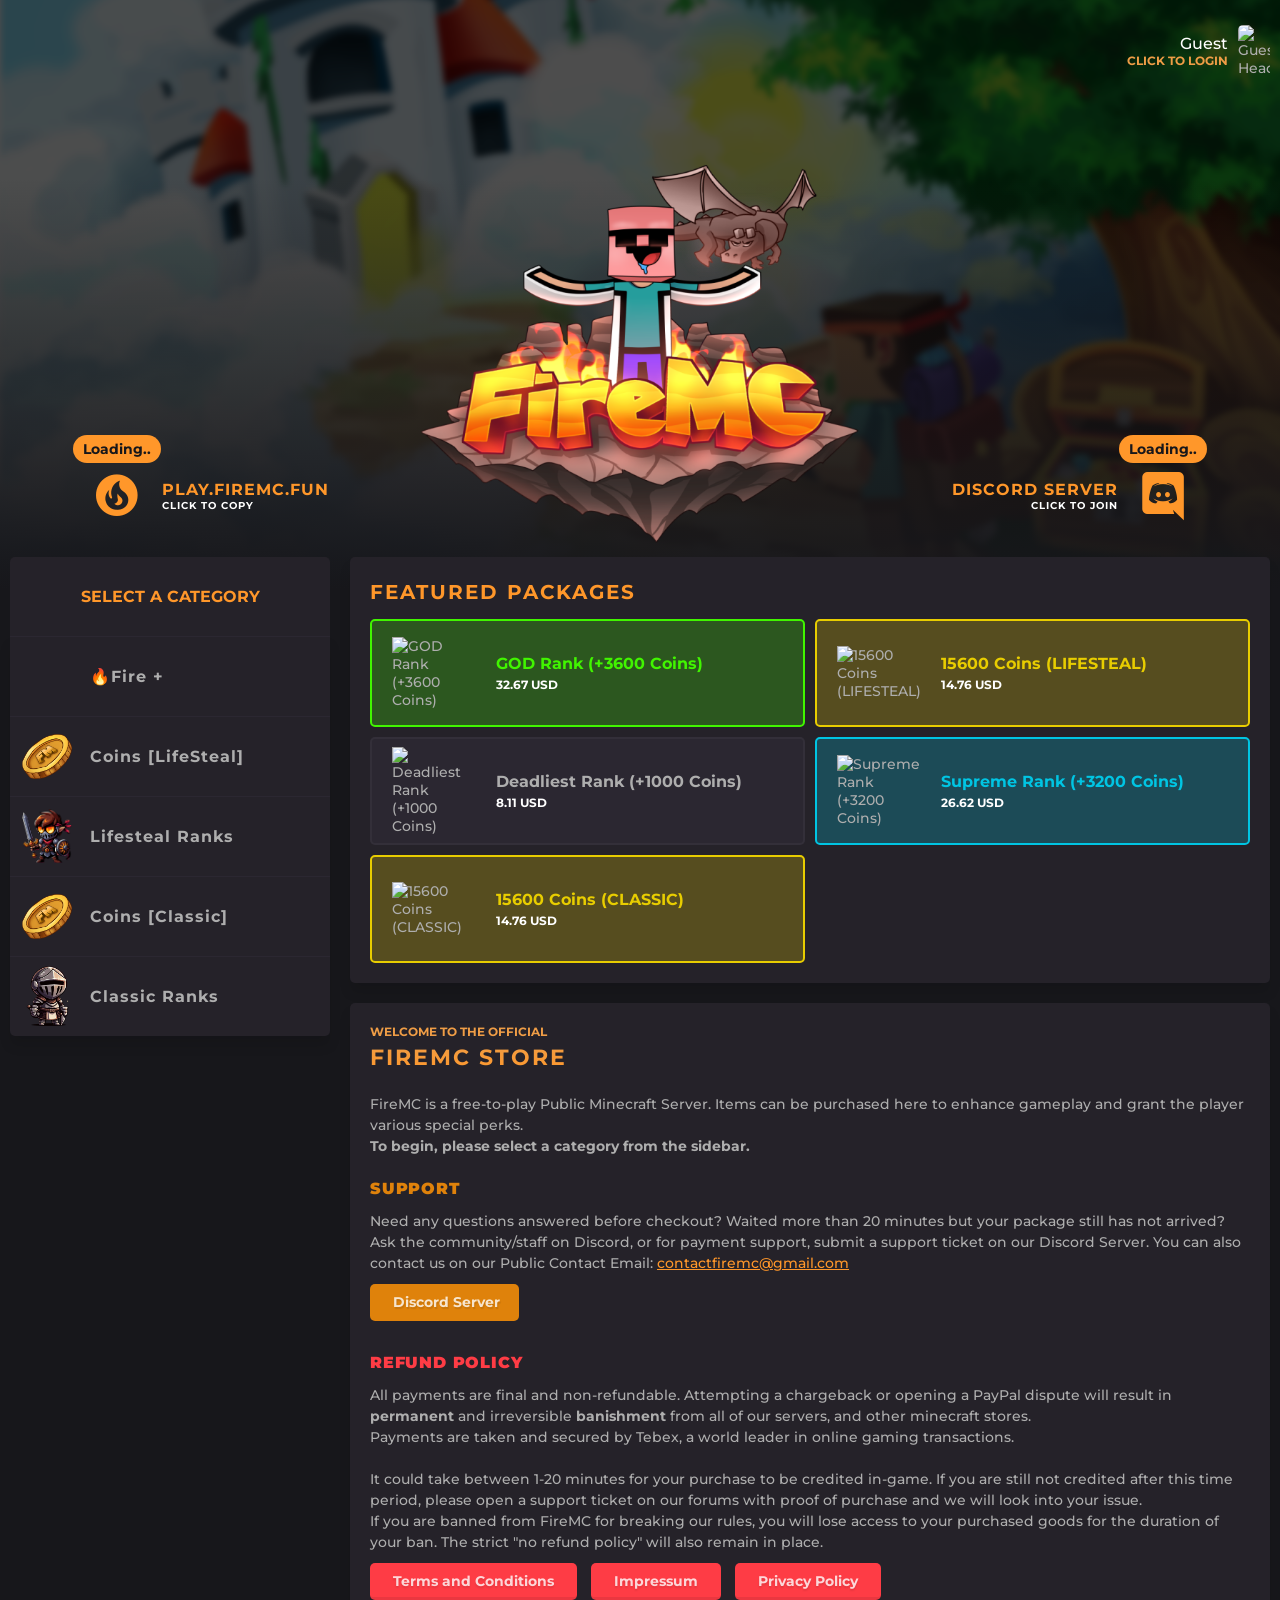
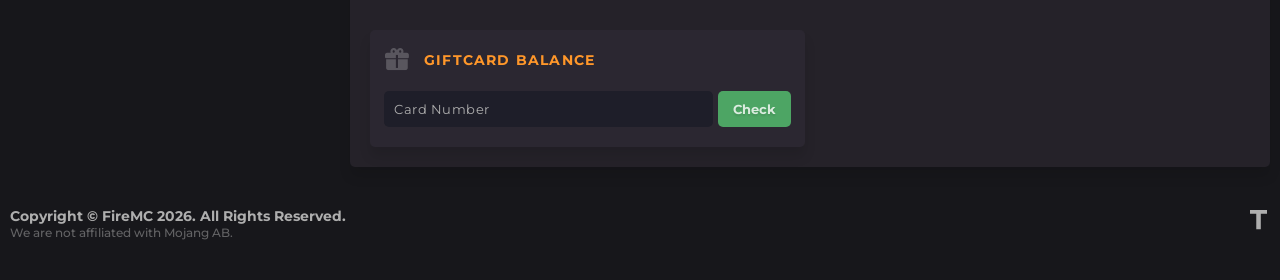
==== index.html @ 7e1e1519 "Update LeorixMC website" ====
<!--
   © TripleZone 2022
   Discord TripleZone#8501
   Version: 4.9
--><!DOCTYPE html><html lang="en"><head>
<meta charset="utf-8">
<meta http-equiv="X-UA-Compatible" content="IE=edge">
<meta name="viewport" content="width=device-width, initial-scale=1">
<title>FireMC | Welcome</title>

<meta name="robots" content="index, follow, max-image-preview:large, max-snippet:-1, max-video-preview:-1">
<meta name="og:type" content="website">
<meta name="og:locale" content="en_EN">
<meta name="og:image:width" content="1200">
<meta name="og:image:height" content="630">
<meta name="twitter:card" content="summary_large_image">

<meta name="og:site_name" content="FireMC | Welcome">
<meta name="og:title" content="FireMC | Welcome">
<meta name="og:image" content="">
<meta name="og:image:alt" content="FireMC | Welcome">
<meta name="description" content="FireMC is a Minecraft Java & Bedrock Edition server that provides players with captivating and unique experience. This is the only official store for FireMC!">
<meta name="og:description" content="FireMC is a Minecraft Java & Bedrock Edition server that provides players with captivating and unique experience. This is the only official store for FireMC!">    

<link rel="shortcut icon" href="images/f407da8e525b1c96d3f8dfccf78d54c62f322ade.png">
<meta name="theme-color" content="#ff920c">    

    <style>
        :root {
            --logo_width: 460px;
            --main-color: #ff972a;
            --error-color: #fe3c45;
            --hover-buy: #df820b;
            --hover-sell: #d9373f;
            --hover-info: #218bdf;
            --background-color: #17171b;
            --second-background: #252229;
            --third-background: #2b2731;
            --fourth-background: #1e1e29;
            --package-border: #494949;
            --primary-text-color: #ffffff;
            --focus-text-color: #EF9D46;
            --secondary-text-color: #aeaeae;
            --cold-color: #EF9D46;
            --green-button: #df820b;
            --light-green: #f7971b;
            --disable-button: #428954;
            --font-family: Montserrat, sans-serif;
            --tiny-font: 12px;
            --small-font: 14px;
            --medium-font: 16px;
            --big-font: 18px;
            --border-radius: 5px;
            --header-img: url(images/1321420-b9788d6935f9b5f6c7954b4edb148bfe4ccca093.png);
            --filter-shadow: rgba(246, 139, 69, 0.5);
            --gradient-shadow: #d148413d;
            --height-image: 590px;
            --opacity-image: 1;
            --blur-image: 0px;
            --blur-image: 0px;
            --gift-color: #9747ff !important;
            --gift-background: rgba(151,71,255,.2588235294) !important;
            --gift-accent-color: #cca6ff !important;
            --gift-text-color: #FFFFFF !important;
        }
    </style>


<link href="css/style.min.css" rel="stylesheet">

<link rel="shortcut icon" href="images/f407da8e525b1c96d3f8dfccf78d54c62f322ade.png">

<link rel="stylesheet" href="css/all.min.css">
<link rel="stylesheet" href="css/materialdesignicons.min.css">
<link href="https://fonts.googleapis.com/css2?family=Montserrat:ital,wght@0,100;0,200;0,300;0,400;0,500;0,600;0,700;0,800;0,900;1,100;1,200;1,300;1,400;1,500;1,600;1,700;1,800;1,900&display=swap" rel="stylesheet">
<link rel="stylesheet" href="css/iziModal.min.css">
<link rel="stylesheet" href="css/iziToast.min.css">
<link rel="stylesheet" href="css/simplebar.css">
<script async="" src="https://www.clarity.ms/tag/fxlepb8eap"></script><script type="text/javascript" async="" src="js/ga.js"></script><script type="text/javascript">
    var _gaq = _gaq || [];

    _gaq.push(['_setAccount', 'UA-36735942-3']);
    _gaq.push(['_trackPageview']);

    
    (function () {
        var ga = document.createElement('script'); ga.type = 'text/javascript'; ga.async = true;
        ga.src = ('https:' == document.location.protocol ? 'https://ssl' : 'http://www') + '.google-analytics.com/ga.js';
        var s = document.getElementsByTagName('script')[0]; s.parentNode.insertBefore(ga, s);
    })();

    const featuredProducts = new Map()
</script>

<link rel="stylesheet" type="text/css" href="css/toastify.min.css">
<script type="text/javascript" src="https://cdn.jsdelivr.net/npm/toastify-js"></script>

<style>
    :root {
	--tebex-legal-footer-background-color: var(--second-background);
	--tebex-legal-footer-border-color: transparent;
	--tebex-legal-footer-text-color: var(--second-text-color);
  }
  
  .cta {
	  font-weight: bold;
	  font-size: 13px;
	  border-radius: 5px;
	  transition: all 0.2s ease-out;
	  text-shadow: 1px 2px 1px rgba(0, 0, 0, 0.1);
	  color: var(--primary-text-color);
	  display: flex;
	  align-items: center;
	  justify-content: center;
	  border: none;
	  outline: none;
	  text-decoration: none;
  }
  .cta[cta-type="buy"] {
	  background: var(--green-button);
	  gap: 5px;
	  padding: 5px 10px;
	  min-width: 120px;
  }
  .cta[cta-type="buy"]:where(:focus-visible, :hover) {
	  background: var(--hover-buy);
  }
  .cta[cta-type="remove"] {
	  background: var(--error-color);
	  gap: 5px;
	  padding: 5px 10px;
	  min-width: 120px;
  }
  .cta[cta-type="remove"]:where(:focus-visible, :hover) {
	  background: var(--hover-sell);
  }
  .cta[cta-type="info"] {
	  background: #2196f3;
	  width: 36px;
	  height: 36px;
  }
  .cta[cta-type="info"]:where(:focus-visible, :hover) {
	  background: var(--hover-info);
  }
  .cta:disabled {
	  opacity: 0.5;
	  pointer-events: none;
	  user-select: none;
	  cursor: not-allowed;
  }
  
  .tooltip-arrow {
	  border-top-color: var(--background-color) !important;
  }
  
  .tooltip-inner {
	  background: var(--background-color) !important;
	  font-weight: bold !important;
  }
  
  .header-splash {
	  background: var(--header-img) no-repeat 50% / cover;
	  height: var(--height-image);
	  width: 100%;
	  position: absolute;
	  opacity: var(--opacity-image);
	  -webkit-filter: blur(var(--blur-image));
	  filter: blur(var(--blur-image));
  }
  
  .splash__background {
	  height: 100%;
	  width: 100%;
	  background: linear-gradient(
		  transparent 0,
		  rgba(0, 0, 0, 0) 30%,
		  var(--background-color) 100%
	  );
  }
  
  .sidebar-round {
	  border-bottom-right-radius: 5px;
	  border-bottom-left-radius: 5px;
  }
  
  .close-mobile {
	  display: none;
  }
  
  * {
	  margin: 0;
	  padding: 0;
	  font-family: var(--font-family);
  }
  
  *,
  :after,
  :before {
	  box-sizing: border-box;
  }
  
  ::-webkit-scrollbar {
	  width: 8px;
  }
  
  ::-webkit-scrollbar-thumb {
	  background: var(--third-background);
  }
  
  ::-webkit-scrollbar-track {
	  background: var(--second-background);
  }
  
  p {
	  margin: 0;
  }
  
  body {
	  background: var(--background-color) !important;
	  font-size: var(--small-font);
	  color: var(--secondary-text-color);
	  margin: 0;
	  font-weight: 500;
	  line-height: unset;
  }
  
  .triplezone-wrapper {
	  max-width: 1360px;
	  margin: auto;
	  padding: 0 10px;
	  position: relative;
  }
  
  #ipServer {
	  cursor: context-menu;
	  opacity: 0;
	  outline: 0;
	  border: none;
	  position: fixed;
  }
  
  #loader {
	  height: 100%;
	  position: absolute;
	  background: rgba(0, 0, 0, 0.5);
	  width: 100%;
	  left: 0;
	  top: 0;
	  bottom: 0;
	  right: 0;
	  z-index: 1;
	  border-radius: 0;
	  backdrop-filter: blur(2px);
	  -webkit-backdrop-filter: blur(2px);
  }
  
  #loader-giftcard {
	  height: 100%;
	  position: absolute;
	  background: rgba(0, 0, 0, 0.74);
	  width: 100%;
	  left: 0;
	  top: 0;
	  bottom: 0;
	  right: 0;
	  z-index: 1;
	  border-radius: 5px;
  }
  
  .alerta-giftcard {
	  margin: 10px 0 0;
	  color: #fff;
	  background: #4da564;
	  padding: 10px 20px;
	  color: #ffffff;
	  display: inline-block;
	  border-radius: 5px;
	  display: none;
  }
  
  .alerta-eroare {
	  color: #d8000c !important;
	  background-color: #ffd2d2 !important;
  }
  
  .alerta-succes {
	  color: #4f8a10 !important;
	  background-color: #dff2bf !important;
  }
  
  .loader-hide {
	  display: none;
  }
  
  .lds-ring {
	  display: inline-block;
	  position: absolute;
	  width: 80px;
	  height: 80px;
	  left: 50%;
	  top: 50%;
	  -webkit-transform: translate(-50%, -50%);
	  transform: translate(-50%, -50%);
  }
  
  .lds-ring div {
	  -webkit-box-sizing: border-box;
	  box-sizing: border-box;
	  display: block;
	  position: absolute;
	  width: 64px;
	  height: 64px;
	  margin: 8px;
	  border: 8px solid #fff;
	  border-radius: 50%;
	  -webkit-animation: lds-ring 1.2s cubic-bezier(0.5, 0, 0.5, 1) infinite;
	  animation: lds-ring 1.2s cubic-bezier(0.5, 0, 0.5, 1) infinite;
	  border-color: #fff transparent transparent transparent;
  }
  
  .lds-ring div:nth-child(1) {
	  -webkit-animation-delay: -0.45s;
	  animation-delay: -0.45s;
  }
  
  .lds-ring div:nth-child(2) {
	  -webkit-animation-delay: -0.3s;
	  animation-delay: -0.3s;
  }
  
  .lds-ring div:nth-child(3) {
	  -webkit-animation-delay: -0.15s;
	  animation-delay: -0.15s;
  }
  
  @-webkit-keyframes lds-ring {
	  0% {
		  -webkit-transform: rotate(0deg);
		  transform: rotate(0deg);
	  }
	  100% {
		  -webkit-transform: rotate(360deg);
		  transform: rotate(360deg);
	  }
  }
  @keyframes lds-ring {
	  0% {
		  -webkit-transform: rotate(0deg);
		  transform: rotate(0deg);
	  }
	  100% {
		  -webkit-transform: rotate(360deg);
		  transform: rotate(360deg);
	  }
  }
  #modal {
	  background: var(--second-background);
  }
  
  a {
	  color: var(--main-color);
  }
  
  img {
	  max-width: 100%;
  }
  
  @keyframes scaleAnimation {
	  0% {
		  opacity: 0;
		  transform: scale(1.5);
	  }
	  100% {
		  opacity: 1;
		  transform: scale(1);
	  }
  }
  @keyframes drawCircle {
	  0% {
		  stroke-dashoffset: 151px;
	  }
	  100% {
		  stroke-dashoffset: 0;
	  }
  }
  @keyframes drawCheck {
	  0% {
		  stroke-dashoffset: 36px;
	  }
	  100% {
		  stroke-dashoffset: 0;
	  }
  }
  @keyframes fadeOut {
	  0% {
		  opacity: 1;
	  }
	  100% {
		  opacity: 0;
	  }
  }
  @keyframes fadeIn {
	  0% {
		  opacity: 0;
	  }
	  100% {
		  opacity: 1;
	  }
  }
  .animated {
	  display: none;
	  position: absolute;
	  left: 44%;
	  top: 38%;
	  -webkit-transform: translate(-50%, -50%);
	  transform: translate(-50%, -50%);
  }
  
  #successAnimationCircle {
	  stroke-dasharray: 151px 151px;
	  stroke: var(--main-color);
  }
  
  #successAnimationCheck {
	  stroke-dasharray: 36px 36px;
	  stroke: var(--main-color);
  }
  
  #successAnimationResult {
	  fill: var(--main-color);
	  opacity: 0;
  }
  
  #successAnimation.animated {
	  animation: 1s ease-out 0s 1 both scaleAnimation;
  }
  #successAnimation.animated #successAnimationCircle {
	  animation: 1s cubic-bezier(0.77, 0, 0.175, 1) 0s 1 both drawCircle,
		  0.3s linear 0.9s 1 both fadeOut;
  }
  #successAnimation.animated #successAnimationCheck {
	  animation: 1s cubic-bezier(0.77, 0, 0.175, 1) 0s 1 both drawCheck,
		  0.3s linear 0.9s 1 both fadeOut;
  }
  #successAnimation.animated #successAnimationResult {
	  animation: 0.3s linear 0.9s both fadeIn;
  }
  
  @keyframes glowitem {
	  0% {
		  filter: drop-shadow(0px 0px 5px var(--filter-shadow));
	  }
	  100% {
		  filter: drop-shadow(0px 0px 10px var(--filter-shadow));
	  }
  }
  .payment--mod {
	  text-align: center;
  }
  .payment--mod svg {
	  width: 64px;
	  height: auto;
	  margin: auto;
	  display: block;
	  margin-bottom: 10px;
  }
  .payment--mod .payment-title {
	  font-size: 16px;
	  font-weight: bold;
	  color: var(--primary-text-color);
  }
  @keyframes pulse {
	  0% {
		  transform: scale(1);
	  }
	  50% {
		  transform: scale(1.06);
	  }
	  100% {
		  transform: scale(1);
	  }
  }
  [animation-logo="pulse"] {
	  animation: pulse 4s infinite;
  }
  
  .triplezone-header {
	  position: relative;
	  padding-top: 25px;
  }
  .triplezone-header .prioritate {
	  position: relative;
	  z-index: 10;
  }
  .triplezone-header .top-bar {
	  display: flex;
	  align-items: center;
	  justify-content: space-between;
  }
  .triplezone-header .top-bar .back-btn {
	  text-decoration: none;
	  display: inline-block;
	  color: rgba(255, 255, 255, 0.45);
	  background: rgba(255, 255, 255, 0.15);
	  font-weight: 700;
	  padding: 12px 20px;
	  border-radius: 40px;
	  font-size: var(--small-font);
	  transition: all 0.2s ease-out;
	  backdrop-filter: blur(5px);
  }
  .triplezone-header .top-bar .back-btn span {
	  display: none;
  }
  .triplezone-header .top-bar .back-btn i {
	  font-size: 18px;
	  display: inline-block;
	  vertical-align: middle;
	  transition: all 0.2s ease-out;
  }
  .triplezone-header .top-bar .back-btn:hover {
	  color: rgba(255, 255, 255, 0.75);
  }
  .triplezone-header .top-bar .back-btn:hover i {
	  margin-right: 5px;
  }
  .triplezone-header .top-bar .profile-avatar {
	  display: flex;
	  align-items: center;
	  cursor: pointer;
	  margin-left: auto;
  }
  .triplezone-header .top-bar .profile-avatar .profile-description {
	  text-align: right;
	  margin-right: 10px;
  }
  .triplezone-header .top-bar .profile-avatar .profile-description p {
	  transition: all 0.2s ease-out;
  }
  .triplezone-header
	  .top-bar
	  .profile-avatar
	  .profile-description
	  .profile-title {
	  font-size: var(--medium-font);
	  color: var(--primary-text-color);
	  font-weight: 500;
  }
  .triplezone-header
	  .top-bar
	  .profile-avatar
	  .profile-description
	  .profile-description-text {
	  font-size: var(--tiny-font);
	  color: var(--focus-text-color);
	  text-transform: uppercase;
	  font-weight: 700;
  }
  .triplezone-header .top-bar .profile-avatar .profile-head {
	  position: relative;
  }
  .triplezone-header .top-bar .profile-avatar .profile-head .helmet {
	  position: absolute;
	  top: -14px;
	  left: 50%;
	  -webkit-transform: translateX(-50%);
	  transform: translateX(-50%);
	  max-width: 27px;
  }
  .triplezone-header .top-bar .profile-avatar .profile-head .avatar-head {
	  border-radius: 5px;
	  max-width: 32px;
  }
  .triplezone-header .top-bar .profile-avatar .profile-head .placeholder-items {
	  position: absolute;
	  right: -30px;
	  top: -10px;
	  background: var(--focus-text-color);
	  color: hsla(0, 0%, 0%, 0.85);
	  border: 2px solid var(--primary-text-color);
	  padding: 3px 6px;
	  font-weight: bold;
	  border-radius: 40px;
	  display: none;
  }
  .triplezone-header .top-bar .profile-avatar:hover p {
	  margin-right: 5px;
  }
  .triplezone-header .triplezone-header-g {
	  display: grid;
	  grid-template-columns: repeat(3, 1fr);
	  grid-template-areas: "minecraft logo discord";
	  place-items: center;
	  margin-top: 50px;
  }
  @media (max-width: 968px) {
	  .triplezone-header .triplezone-header-g {
		  display: grid;
		  grid-template-columns: repeat(2, 1fr);
		  grid-template-areas: "logo logo" "discord minecraft";
		  gap: 40px;
	  }
  }
  .triplezone-header .triplezone-header-g .widget {
	  display: flex;
	  align-items: center;
	  margin-top: auto;
	  padding: 10px 30px;
	  border-top-left-radius: 10px;
	  border-top-right-radius: 10px;
	  transition: all 0.2s ease-out;
	  cursor: pointer;
	  text-decoration: none;
  }
  .triplezone-header .triplezone-header-g .widget i {
	  color: var(--main-color);
	  font-size: 50px;
  }
  .triplezone-header .triplezone-header-g .widget .widget-icon {
	  position: relative;
  }
  .triplezone-header .triplezone-header-g .widget .widget-icon span {
	  position: absolute;
	  top: -31px;
	  background: var(--second-background);
	  padding: 5px 10px;
	  left: 50%;
	  transform: translateX(-50%);
	  border-radius: 40px;
	  background: var(--main-color);
	  color: var(--background-color);
	  font-weight: bold;
  }
  .triplezone-header .triplezone-header-g .widget .description-widget {
	  margin-left: 20px;
	  letter-spacing: 1px;
  }
  @media (max-width: 968px) {
	  .triplezone-header .triplezone-header-g .widget .description-widget {
		  display: none;
	  }
  }
  .triplezone-header
	  .triplezone-header-g
	  .widget
	  .description-widget
	  .widget-title {
	  font-weight: 700;
	  text-transform: uppercase;
	  font-size: var(--medium-font);
	  color: var(--main-color);
  }
  .triplezone-header
	  .triplezone-header-g
	  .widget
	  .description-widget
	  .widget-description {
	  color: var(--primary-text-color);
	  font-size: 10px;
	  font-weight: 700;
	  text-transform: uppercase;
  }
  .triplezone-header .triplezone-header-g .widget:hover {
	  filter: drop-shadow(0px 0px 5px var(--filter-shadow));
  }
  .triplezone-header .triplezone-header-g .discord-widget {
	  grid-area: discord;
  }
  @media (max-width: 968px) {
	  .triplezone-header .triplezone-header-g .discord-widget {
		  justify-self: end;
	  }
  }
  .triplezone-header .triplezone-header-g .discord-widget p {
	  text-align: right;
  }
  .triplezone-header .triplezone-header-g .discord-widget .description-widget {
	  margin-right: 20px;
	  margin-left: 0;
  }
  .triplezone-header .triplezone-header-g .minecraft-widget {
	  grid-area: minecraft;
	  order: 2;
	  margin-top: 10px;
  }
  @media (max-width: 968px) {
	  .triplezone-header .triplezone-header-g .minecraft-widget {
		  justify-self: start;
	  }
  }
  .triplezone-header .header-logo {
	  position: relative;
	  top: 0px;
	  grid-area: logo;
  }
  .triplezone-header .header-logo .header-logo-image {
	  max-width: var(--logo_width);
  }
  .triplezone-header .header-logo .logo-particles img {
	  position: absolute;
	  max-width: 64px;
	  width: 32px;
  }
  .triplezone-header .header-logo .logo-particles img:nth-child(1) {
	  animation: logo-particle-1 4.5s;
	  animation-direction: alternate;
	  animation-timing-function: cubic-bezier(0.5, 0.05, 1, 0.5);
	  animation-iteration-count: infinite;
	  top: 0;
  }
  .triplezone-header .header-logo .logo-particles img:nth-child(2) {
	  top: 30px;
	  right: 0;
	  animation: logo-particle-2 4.5s;
	  animation-direction: alternate;
	  animation-timing-function: cubic-bezier(0.5, 0.05, 1, 0.5);
	  animation-iteration-count: infinite;
  }
  @keyframes logo-particle-1 {
	  from {
		  transform: translate3d(0, 0, 0);
	  }
	  to {
		  width: 54px;
		  transform: translate3d(0, -25px, 0);
	  }
  }
  @keyframes logo-particle-2 {
	  from {
		  transform: translate3d(0, 0, 0);
	  }
	  to {
		  width: 64px;
		  transform: translate3d(0, 25px, 0);
	  }
  }
  
  .triplezone__second--nav {
	  background: var(--second-background);
	  border-radius: 5px;
	  margin-top: 33px;
	  box-shadow: 0 10px 12px rgba(0, 0, 0, 0.1);
	  display: none;
	  position: relative;
  }
  .triplezone__second--nav .second__nav--list {
	  list-style: none;
	  display: flex;
	  margin: 0;
	  align-items: center;
  }
  .triplezone__second--nav
	  .second__nav--list
	  .list__second--nav
	  .list__second__category--link {
	  padding: 35px 20px 35px 53px;
	  display: block;
	  color: var(--secondary-text-color);
	  position: relative;
	  text-decoration: none;
	  font-size: 15px;
	  font-weight: 600;
	  transition: all 0.2s ease-out;
  }
  .triplezone__second--nav
	  .second__nav--list
	  .list__second--nav
	  .list__second__category--link::before {
	  content: "";
	  position: absolute;
	  top: 0;
	  left: 12px;
	  width: 35px;
	  height: 100%;
	  display: block;
	  background-size: contain !important;
	  transition: all 0.2s ease-out;
  }
  .triplezone__second--nav
	  .second__nav--list
	  .list__second--nav
	  .list__second__category--link::after {
	  position: absolute;
	  top: 0;
	  left: 0;
	  width: 1px;
	  height: 27px;
	  background: rgba(255, 255, 255, 0.1215686275);
	  content: "";
	  top: 50%;
	  transform: translateY(-50%);
  }
  .triplezone__second--nav
	  .second__nav--list
	  .list__second--nav
	  .list__second__category--link:hover {
	  color: #fff;
  }
  .triplezone__second--nav
	  .second__nav--list
	  .list__second--nav
	  .list__second__category--link:hover::before {
	  transform: scale(1.1);
  }
  .triplezone__second--nav
	  .second__nav--list
	  .list__second--nav:first-child
	  .list__second__category--link::after {
	  display: none;
  }
  .triplezone__second--nav .second__nav--list .triplezone__second--dropdown {
	  list-style: none;
	  position: absolute;
	  background: var(--third-background);
	  width: max-content;
	  margin: 10px 0 0 0;
	  z-index: 1;
	  border-radius: 5px;
	  box-shadow: 0 10px 12px rgba(0, 0, 0, 0.1);
	  display: none;
  }
  .triplezone__second--nav .second__nav--list .triplezone__second--dropdown li a {
	  color: inherit;
	  text-decoration: none;
	  padding: 20px;
	  /* width: 100%; */
	  display: block;
	  transition: all 0.2s ease-out;
	  border-bottom: 1px solid rgba(255, 255, 255, 0.0392156863);
  }
  .triplezone__second--nav
	  .second__nav--list
	  .triplezone__second--dropdown
	  li
	  a:hover {
	  color: #fff;
  }
  .triplezone__second--nav
	  .second__nav--list
	  .triplezone__second--dropdown
	  li:last-child
	  a {
	  border-bottom: none;
  }
  .triplezone__second--nav .rotire-carret {
	  -webkit-transform: rotate(180deg);
	  transform: rotate(180deg);
  }
  .triplezone__second--nav i {
	  -webkit-transition: all 0.2s ease-in-out;
	  transition: all 0.2s ease-in-out;
	  font-size: 20px;
	  display: inline-block;
  }
  
  .active-dropdown .list__second__category--link {
	  color: var(--cold-color) !important;
  }
  
  .gift {
	  position: absolute;
	  top: -21px;
	  width: 40px;
	  height: 40px;
	  background: var(--main-color);
	  border-radius: 50%;
	  text-align: center;
	  line-height: 40px;
	  cursor: pointer;
	  transition: all 0.2s ease-out;
  }
  .gift:hover i {
	  color: var(--primary-text-color);
  }
  .gift i {
	  font-size: 20px;
	  color: rgba(255, 255, 255, 0.5294117647);
	  transition: all 0.2s ease-out;
  }
  
  .iziToast > .iziToast-body .iziToast-texts {
	  display: flex !important;
	  flex-direction: column !important;
  }
  
  .__disabled--button {
	  opacity: 0.5;
	  pointer-events: none;
  }
  
  .category__list .category__list--item {
	  display: flex;
	  border: 1px solid var(--third-background);
	  padding: 15px;
	  align-items: center;
	  justify-content: space-between;
	  background: rgba(0, 0, 0, 0.1215686275);
	  margin-bottom: 10px;
  }
  @media (max-width: 550px) {
	  .category__list .category__list--item {
		  flex-direction: column;
	  }
  }
  .category__list .category__list--item .item-flex-end {
	  display: flex;
	  align-items: center;
	  gap: 20px;
  }
  @media (max-width: 550px) {
	  .category__list .category__list--item .item-flex-end {
		  flex-direction: column;
		  gap: 10px;
	  }
  }
  .category__list .category__list--item .category__list__item--title {
	  display: flex;
	  flex-direction: column;
	  gap: 5px;
  }
  @media (max-width: 550px) {
	  .category__list .category__list--item .category__list__item--title {
		  flex-direction: column-reverse;
		  align-items: center;
	  }
  }
  .category__list .category__list--item .category__list__item--title p {
	  font-size: 16px;
  }
  .category__list
	  .category__list--item
	  .category__list__item--title
	  .countdown__title {
	  background: var(--error-color);
	  padding: 5px;
	  display: block;
	  border-radius: 100vmax;
	  color: #fff;
	  min-width: 9rem;
	  text-align: center;
  }
  @media (max-width: 550px) {
	  .category__list
		  .category__list--item
		  .category__list__item--title
		  .countdown__title {
		  margin-bottom: 10px;
	  }
  }
  .category__list .category__list--item .category__list__item--price {
	  display: flex;
	  flex-direction: column;
	  text-align: right;
  }
  @media (max-width: 550px) {
	  .category__list .category__list--item .category__list__item--price {
		  flex-direction: row;
		  gap: 10px;
		  align-items: center;
	  }
  }
  .category__list .category__list--item .category__list__item--price p {
	  color: var(--main-color);
	  font-weight: bold;
  }
  .category__list .category__list--item .category__list__item--price p del {
	  font-size: var(--tiny-font);
	  color: var(--error-color);
	  font-weight: 500;
  }
  .category__list .category__list--item .category__list__item--buttons {
	  gap: 5px;
	  display: flex;
  }
  
  .category__list--with--images {
	  display: grid;
	  grid-template-columns: repeat(auto-fill, minmax(min(14rem, 100%), 1fr));
	  gap: 7.5px;
  }
  .category__list--with--images .countdown__title {
	  background: var(--error-color);
	  color: var(--primary-text-color);
	  padding: 5px 10px;
	  border-radius: 100vmax;
	  position: absolute;
	  top: -12px;
	  left: 50%;
	  transform: translateX(-50%);
	  width: max-content;
  }
  .category__list--with--images .category__list--item {
	  background: var(--third-background);
	  border-radius: 5px;
	  border: 1px solid var(--package-border);
	  padding: 20px;
	  position: relative;
  }
  .category__list--with--images
	  .category__list--item
	  .category__list__item--title
	  img {
	  margin: auto;
	  display: block;
	  max-width: 165px;
	  max-height: 143px;
	  cursor: pointer;
  }
  .category__list--with--images
	  .category__list--item
	  .category__list__item--details {
	  margin-left: auto;
	  display: flex;
	  flex-direction: column;
  }
  .category__list--with--images
	  .category__list--item
	  .category__list__item--details
	  .__item--title {
	  color: var(--primary-text-color);
	  font-weight: bold;
	  text-align: center;
	  margin: 10px 0;
	  word-break: break-all;
  }
  .category__list--with--images
	  .category__list--item
	  .category__list__item--details
	  .__item__price--list {
	  display: flex;
	  justify-content: center;
	  align-items: center;
  }
  .category__list--with--images
	  .category__list--item
	  .category__list__item--details
	  .__item__price--list
	  .__item--discount {
	  font-size: 12px;
	  color: var(--error-color);
	  margin-right: 5px;
  }
  .category__list--with--images
	  .category__list--item
	  .category__list__item--details
	  .__item__price--list
	  .__item--price {
	  display: inline-block;
	  color: var(--cold-color);
	  font-weight: bold;
	  font-size: 14px;
  }
  .category__list--with--images
	  .category__list--item
	  .category__list__item--buttons {
	  margin-top: 10px;
	  display: grid;
	  grid-template-columns: auto 1fr;
	  gap: 5px;
  }
  .category__list--with--images .upgrade--icon {
	  background: none !important;
	  border: none !important;
	  text-align: center;
  }
  .category__list--with--images .upgrade--icon i {
	  font-size: 84px;
	  display: inline-block;
	  transform: rotate(90deg);
	  background: linear-gradient(to bottom, #e72c83 0%, #a742c6 100%);
	  -webkit-background-clip: text;
	  -moz-background-clip: text;
	  background-clip: text;
	  -webkit-text-fill-color: transparent;
	  transition: all 0.2s ease-out;
  }
  @media (max-width: 668px) {
	  .category__list--with--images .upgrade--icon i {
		  transform: rotate(180deg);
	  }
  }
  .category__list--with--images .hided__upgrade--icon {
	  opacity: 0.5;
  }
  .category__list--with--images .hided__upgrade {
	  display: none;
  }
  .category__list--with--images .category__list--upgrade {
	  background: var(--third-background);
	  border-radius: 5px;
	  border: 1px solid var(--package-border);
	  padding: 0;
	  padding-top: 10px;
	  position: relative;
  }
  .category__list--with--images
	  .category__list--upgrade
	  .category__list__item--title
	  img {
	  margin: auto;
	  display: block;
	  max-width: 120px;
	  cursor: pointer;
  }
  .category__list--with--images
	  .category__list--upgrade
	  .category__list__item--details {
	  margin-left: auto;
	  display: flex;
	  flex-direction: column;
  }
  .category__list--with--images
	  .category__list--upgrade
	  .category__list__item--details
	  .__item--title {
	  color: var(--primary-text-color);
	  font-weight: bold;
	  text-align: center;
	  margin: 10px 0;
  }
  .category__list--with--images
	  .category__list--upgrade
	  .category__list__item--details
	  .__item__price--list {
	  display: flex;
	  justify-content: center;
	  align-items: center;
	  position: absolute;
	  top: -8px;
	  right: 10px;
	  background: var(--package-border);
	  padding: 5px 10px;
	  border-radius: 5px;
	  box-shadow: 0 10px 12px rgba(0, 0, 0, 0.1);
  }
  .category__list--with--images
	  .category__list--upgrade
	  .category__list__item--details
	  .__item__price--list
	  .__item--discount {
	  font-size: 12px;
	  color: var(--error-color);
	  margin-right: 5px;
  }
  .category__list--with--images
	  .category__list--upgrade
	  .category__list__item--details
	  .__item__price--list
	  .__item--price {
	  display: inline-block;
	  color: var(--main-color);
	  font-weight: bold;
	  font-size: 14px;
  }
  .category__list--with--images
	  .category__list--upgrade
	  .category__list__item--buttons {
	  margin-top: 10px;
	  display: flex;
  }
  
  .category__list--upgrades {
	  grid-template-columns: repeat(3, 1fr);
	  margin: 20px 0;
	  align-items: center;
  }
  @media (max-width: 668px) {
	  .category__list--upgrades {
		  grid-template-columns: repeat(1, 1fr);
	  }
  }
  
  .change__data__upgrade--package {
	  display: none;
	  cursor: pointer;
  }
  
  p.upgrade__category--title {
	  font-weight: bold;
	  font-size: 16px;
	  color: #fff;
  }
  
  #ranks-upgrades {
	  background: var(--second-background);
  }
  #ranks-upgrades .rank-selected {
	  background: var(--gradient-shadow) !important;
	  border: 1px solid var(--main-color) !important;
  }
  #ranks-upgrades .ranks--body {
	  padding: 20px;
  }
  #ranks-upgrades .ranks--body .ranks__upgrades--flex {
	  display: grid;
	  grid-template-columns: repeat(3, 1fr);
	  gap: 10px;
	  margin-top: 10px;
  }
  @media (max-width: 968px) {
	  #ranks-upgrades .ranks--body .ranks__upgrades--flex {
		  grid-template-columns: repeat(2, 1fr);
	  }
  }
  @media (max-width: 568px) {
	  #ranks-upgrades .ranks--body .ranks__upgrades--flex {
		  grid-template-columns: repeat(1, 1fr);
	  }
  }
  #ranks-upgrades .ranks--body .ranks__upgrades--flex .category__list--upgrade {
	  background: var(--third-background);
	  border-radius: 5px;
	  border: 1px solid var(--package-border);
	  padding: 0;
	  position: relative;
  }
  #ranks-upgrades
	  .ranks--body
	  .ranks__upgrades--flex
	  .category__list--upgrade
	  .category__list__item--title
	  img {
	  margin: auto;
	  display: block;
	  max-width: 120px;
	  cursor: pointer;
  }
  #ranks-upgrades
	  .ranks--body
	  .ranks__upgrades--flex
	  .category__list--upgrade
	  .category__list__item--details {
	  margin-left: auto;
	  display: flex;
	  flex-direction: column;
  }
  #ranks-upgrades
	  .ranks--body
	  .ranks__upgrades--flex
	  .category__list--upgrade
	  .category__list__item--details
	  .__item--title {
	  color: var(--primary-text-color);
	  font-weight: bold;
	  text-align: center;
	  margin: 10px 0;
  }
  #ranks-upgrades
	  .ranks--body
	  .ranks__upgrades--flex
	  .category__list--upgrade
	  .category__list__item--details
	  .__item__price--list {
	  display: flex;
	  justify-content: center;
	  align-items: center;
	  position: absolute;
	  top: -8px;
	  right: 10px;
	  background: var(--package-border);
	  padding: 5px 10px;
	  border-radius: 5px;
	  box-shadow: 0 10px 12px rgba(0, 0, 0, 0.1);
  }
  #ranks-upgrades
	  .ranks--body
	  .ranks__upgrades--flex
	  .category__list--upgrade
	  .category__list__item--details
	  .__item__price--list
	  .__item--discount {
	  font-size: 12px;
	  color: var(--error-color);
	  margin-right: 5px;
  }
  #ranks-upgrades
	  .ranks--body
	  .ranks__upgrades--flex
	  .category__list--upgrade
	  .category__list__item--details
	  .__item__price--list
	  .__item--price {
	  display: inline-block;
	  color: var(--main-color);
	  font-weight: bold;
	  font-size: 14px;
  }
  #ranks-upgrades
	  .ranks--body
	  .ranks__upgrades--flex
	  .category__list--upgrade
	  .category__list__item--buttons {
	  margin-top: 10px;
	  display: flex;
  }
  
  .upgrade--btn {
	  font-weight: bold;
	  padding: 20px 10px;
	  color: #fff !important;
	  font-size: 13px;
	  border-radius: 5px;
	  margin: auto;
	  background: var(--green-button);
	  border: none;
	  -webkit-transition: all 0.2s ease-out;
	  transition: all 0.2s ease-out;
	  text-shadow: 1px 2px 1px rgba(0, 0, 0, 0.1);
	  width: 100%;
	  text-transform: uppercase;
	  outline: none;
	  display: block;
	  text-align: center;
	  text-decoration: none !important;
  }
  .upgrade--btn:hover {
	  background: var(--hover-buy);
  }
  
  .upgrade__btn--disabled {
	  cursor: not-allowed;
	  pointer-events: none;
	  opacity: 0.5;
  }
  
  .no__choosen--upgrade {
	  height: 157px;
	  display: flex;
	  align-items: center;
	  justify-content: center;
	  text-align: center;
	  cursor: pointer;
  }
  .no__choosen--upgrade .category__list__item--title p:first-child {
	  font-size: 16px;
	  font-weight: bold;
	  color: var(--main-color);
  }
  .no__choosen--upgrade .category__list__item--title p:nth-child(2) {
	  text-transform: uppercase;
	  font-size: 12px;
  }
  
  .cta-span-2 {
	  grid-column: span 2;
	  min-height: 36px;
  }
  
  .mobile-enabled {
	  display: block !important;
  }
  
  .mobile-icon {
	  font-size: 26px;
	  vertical-align: middle;
	  margin-right: 10px;
	  filter: drop-shadow(0px 0px 5px rgba(var(--filter-shadow), 1));
  }
  
  .swal-modal {
	  padding: 20px !important;
	  background: var(--third-background) !important;
  }
  
  .swal-footer .swal-button {
	  background-color: var(--main-color) !important;
	  border-radius: 5px !important;
	  padding: 12px 50px !important;
	  border-bottom: 3px solid rgba(0, 0, 0, 0.08);
	  outline: none !important;
  }
  
  .swal-footer {
	  text-align: center;
  }
  
  .swal-title:not(:last-child) {
	  margin-bottom: 0;
	  text-transform: uppercase;
	  font-weight: 900 !important;
	  letter-spacing: 1.5px;
	  color: var(--primary-text-color) !important;
  }
  
  .swal-text {
	  color: var(--secondary-text-color) !important;
  }
  
  .body--with-sidebar,
  .checkout__page {
	  display: grid;
	  margin-top: 20px;
  }
  .body--with-sidebar img,
  .checkout__page img {
	  max-width: 100%;
  }
  .body--with-sidebar .triplezone-sidebar,
  .checkout__page .triplezone-sidebar {
	  margin-bottom: 20px;
  }
  .body--with-sidebar .triplezone-sidebar .chains,
  .checkout__page .triplezone-sidebar .chains {
	  display: flex;
	  align-items: center;
	  justify-content: space-evenly;
  }
  .body--with-sidebar .triplezone-sidebar .chains img,
  .checkout__page .triplezone-sidebar .chains img {
	  max-width: 14px;
  }
  .body--with-sidebar .triplezone-sidebar .sidebar-header,
  .checkout__page .triplezone-sidebar .sidebar-header {
	  background: var(--second-background);
	  padding: 30px 20px;
	  border-top-left-radius: var(--border-radius);
	  border-top-right-radius: var(--border-radius);
	  cursor: pointer;
	  position: relative;
  }
  .body--with-sidebar .triplezone-sidebar .sidebar-header p,
  .checkout__page .triplezone-sidebar .sidebar-header p {
	  color: var(--main-color);
	  text-align: left;
	  font-weight: bold;
	  text-transform: uppercase;
	  font-size: var(--medium-font);
  }
  .body--with-sidebar .triplezone-sidebar .sidebar-nav,
  .checkout__page .triplezone-sidebar .sidebar-nav {
	  background: var(--second-background);
	  border-bottom-left-radius: var(--border-radius);
	  border-bottom-right-radius: var(--border-radius);
	  box-shadow: 0 10px 12px rgba(0, 0, 0, 0.1);
	  display: none;
	  position: relative;
  }
  .body--with-sidebar .triplezone-sidebar .sidebar-nav .link__active,
  .checkout__page .triplezone-sidebar .sidebar-nav .link__active {
	  border-left: 4px solid var(--cold-color);
	  color: var(--cold-color) !important;
	  background: var(--cold-color); /* The Fallback */
	  background: linear-gradient(
		  90deg,
		  rgba(var(--cold-color), 0.15) 0%,
		  var(--third-background) 35%
	  ) !important;
	  overflow: hidden;
  }
  .body--with-sidebar .triplezone-sidebar .sidebar-nav .link__active::after,
  .checkout__page .triplezone-sidebar .sidebar-nav .link__active::after {
	  height: 50px;
	  content: "";
	  position: absolute;
	  left: -49px;
	  width: 50px;
	  background: var(--cold-color);
	  top: 50%;
	  transform: translateY(-50%) rotate(45deg);
  }
  .body--with-sidebar .triplezone-sidebar .sidebar-nav .toggle-drop-active,
  .checkout__page .triplezone-sidebar .sidebar-nav .toggle-drop-active {
	  background: var(--third-background);
  }
  .body--with-sidebar .triplezone-sidebar .sidebar-nav .active-dropdown,
  .checkout__page .triplezone-sidebar .sidebar-nav .active-dropdown {
	  color: var(--focus-text-color);
	  background: var(--third-background);
  }
  .body--with-sidebar .triplezone-sidebar .sidebar-nav .rotire-carret,
  .checkout__page .triplezone-sidebar .sidebar-nav .rotire-carret {
	  transform: rotate(180deg);
  }
  .body--with-sidebar .triplezone-sidebar .sidebar-nav ul,
  .checkout__page .triplezone-sidebar .sidebar-nav ul {
	  --sidebar-image-size: 52px;
	  list-style-type: none;
  }
  .body--with-sidebar .triplezone-sidebar .sidebar-nav ul li,
  .checkout__page .triplezone-sidebar .sidebar-nav ul li {
	  border-top: 1px solid var(--third-background);
	  position: relative;
  }
  .body--with-sidebar .triplezone-sidebar .sidebar-nav ul li .triplezone-dropdown,
  .checkout__page .triplezone-sidebar .sidebar-nav ul li .triplezone-dropdown {
	  background: var(--third-background);
	  display: none;
  }
  .body--with-sidebar
	  .triplezone-sidebar
	  .sidebar-nav
	  ul
	  li
	  .triplezone-dropdown
	  li,
  .checkout__page .triplezone-sidebar .sidebar-nav ul li .triplezone-dropdown li {
	  display: block;
	  border-top: none;
  }
  .body--with-sidebar
	  .triplezone-sidebar
	  .sidebar-nav
	  ul
	  li
	  .triplezone-dropdown
	  li
	  a,
  .checkout__page
	  .triplezone-sidebar
	  .sidebar-nav
	  ul
	  li
	  .triplezone-dropdown
	  li
	  a {
	  display: block;
	  text-decoration: none;
	  padding: 15px 20px;
	  font-size: var(--small-font);
	  transition: all 0.2s ease-in-out;
  }
  .body--with-sidebar
	  .triplezone-sidebar
	  .sidebar-nav
	  ul
	  li
	  .triplezone-dropdown
	  li:hover
	  a,
  .checkout__page
	  .triplezone-sidebar
	  .sidebar-nav
	  ul
	  li
	  .triplezone-dropdown
	  li:hover
	  a {
	  margin-left: 5px;
  }
  .body--with-sidebar .triplezone-sidebar .sidebar-nav ul li a,
  .checkout__page .triplezone-sidebar .sidebar-nav ul li a {
	  display: block;
	  text-decoration: none;
	  color: var(--secondary-text-color);
	  padding: 30px 20px;
	  padding-left: calc(30px + var(--sidebar-image-size));
	  transition: all 0.2s ease-in-out;
	  font-weight: bold;
	  font-size: var(--medium-font);
	  position: relative;
	  letter-spacing: 1px;
  }
  .body--with-sidebar .triplezone-sidebar .sidebar-nav ul li a .rotire-carret,
  .checkout__page .triplezone-sidebar .sidebar-nav ul li a .rotire-carret {
	  transform: rotate(180deg);
  }
  .body--with-sidebar .triplezone-sidebar .sidebar-nav ul li a i,
  .checkout__page .triplezone-sidebar .sidebar-nav ul li a i {
	  float: right;
	  transition: all 0.2s ease-in-out;
	  font-size: 20px;
  }
  .body--with-sidebar .triplezone-sidebar .sidebar-nav ul li a:hover,
  .checkout__page .triplezone-sidebar .sidebar-nav ul li a:hover {
	  color: var(--primary-text-color);
  }
  .body--with-sidebar .triplezone-sidebar .sidebar-nav ul li:last-child,
  .checkout__page .triplezone-sidebar .sidebar-nav ul li:last-child {
	  border-bottom-left-radius: 5px;
	  border-bottom-right-radius: 5px;
  }
  .body--with-sidebar
	  .triplezone-sidebar
	  .sidebar-nav
	  ul
	  li:last-child
	  .triplezone-dropdown,
  .checkout__page
	  .triplezone-sidebar
	  .sidebar-nav
	  ul
	  li:last-child
	  .triplezone-dropdown {
	  border-bottom-left-radius: 5px;
	  border-bottom-right-radius: 5px;
  }
  .body--with-sidebar .triplezone-sidebar .sidebar-nav ul:nth-child(1),
  .checkout__page .triplezone-sidebar .sidebar-nav ul:nth-child(1) {
	  display: block;
  }
  .body--with-sidebar .triplezone-sidebar .sidebar-nav li a:before,
  .checkout__page .triplezone-sidebar .sidebar-nav li a:before {
	  content: "";
	  position: absolute;
	  top: 50%;
	  transform: translateY(-50%);
	  left: 12px;
	  width: var(--sidebar-image-size);
	  height: 60px;
	  display: block;
	  background-size: contain !important;
  }
  .body--with-sidebar .triplezone-main-content,
  .checkout__page .triplezone-main-content {
	  position: relative;
  }
  .body--with-sidebar
	  .triplezone-main-content[data-category-type="no-description"]
	  .category__header,
  .checkout__page
	  .triplezone-main-content[data-category-type="no-description"]
	  .category__header {
	  margin-bottom: 0;
	  border-radius: 5px 5px 0 0;
  }
  .body--with-sidebar
	  .triplezone-main-content[data-category-type="no-description"]
	  .triplezone-body-description,
  .body--with-sidebar
	  .triplezone-main-content[data-category-type="no-description"]
	  .triplezone__vote--flex,
  .body--with-sidebar
	  .triplezone-main-content[data-category-type="no-description"]
	  .patron__category:first-of-type,
  .checkout__page
	  .triplezone-main-content[data-category-type="no-description"]
	  .triplezone-body-description,
  .checkout__page
	  .triplezone-main-content[data-category-type="no-description"]
	  .triplezone__vote--flex,
  .checkout__page
	  .triplezone-main-content[data-category-type="no-description"]
	  .patron__category:first-of-type {
	  border-radius: 0 0 5px 5px;
	  padding-top: 0;
  }
  .body--with-sidebar .triplezone-main-content .category__header,
  .checkout__page .triplezone-main-content .category__header {
	  background: var(--second-background);
	  padding: 20px;
	  border-radius: var(--border-radius);
	  margin-bottom: 20px;
  }
  .body--with-sidebar .triplezone-main-content .category__header h2,
  .checkout__page .triplezone-main-content .category__header h2 {
	  margin: 10px 0;
	  font-weight: bold;
	  font-size: 30px;
	  color: var(--primary-text-color);
  }
  .body--with-sidebar .triplezone-main-content .category__header h3,
  .checkout__page .triplezone-main-content .category__header h3 {
	  margin: 0;
	  font-weight: bold;
	  color: var(--main-color);
	  font-size: 20px;
	  margin: 10px 0;
  }
  .body--with-sidebar .triplezone-main-content .category__header__description,
  .checkout__page .triplezone-main-content .category__header__description {
	  margin-top: 15px;
  }
  .body--with-sidebar .triplezone-main-content .category__header__description ol,
  .body--with-sidebar .triplezone-main-content .category__header__description ul,
  .checkout__page .triplezone-main-content .category__header__description ol,
  .checkout__page .triplezone-main-content .category__header__description ul {
	  padding-left: 20px;
  }
  .body--with-sidebar
	  .triplezone-main-content
	  .category__header__description
	  strong,
  .checkout__page .triplezone-main-content .category__header__description strong {
	  color: var(--primary-text-color);
  }
  .body--with-sidebar .triplezone-main-content .category__header__description u,
  .checkout__page .triplezone-main-content .category__header__description u {
	  color: var(--main-color);
  }
  .body--with-sidebar .triplezone-main-content .body-object,
  .checkout__page .triplezone-main-content .body-object {
	  background: var(--second-background);
	  padding: 20px;
	  margin: 20px 0;
	  border-radius: 5px;
	  box-shadow: 0 10px 12px rgba(0, 0, 0, 0.1);
  }
  .body--with-sidebar .triplezone-main-content .triplezone-body-description,
  .checkout__page .triplezone-main-content .triplezone-body-description {
	  background: var(--second-background);
	  padding: 20px;
	  border-radius: var(--border-radius);
	  box-shadow: 0 10px 12px rgba(0, 0, 0, 0.1);
  }
  .body--with-sidebar
	  .triplezone-main-content
	  .triplezone-body-description
	  .body-obj,
  .checkout__page
	  .triplezone-main-content
	  .triplezone-body-description
	  .body-obj {
	  margin: 20px 0;
  }
  .body--with-sidebar .triplezone-main-content .giftcard-button,
  .checkout__page .triplezone-main-content .giftcard-button {
	  -webkit-transition: all 0.2s ease-in-out;
	  transition: all 0.2s ease-in-out;
	  border-radius: 5px;
	  text-decoration: none;
	  color: #ffffff;
	  display: inline-block;
	  margin-right: 10px;
	  background: var(--main-color);
	  padding: 6px 15px;
	  font-weight: 700;
	  border-bottom: 3px solid rgba(0, 0, 0, 0.08);
	  margin-top: 10px;
	  margin-bottom: 10px;
	  text-shadow: 0 2px 2px rgba(0, 0, 0, 0.1);
  }
  .body--with-sidebar .triplezone-main-content .giftcard-button i,
  .checkout__page .triplezone-main-content .giftcard-button i {
	  font-size: 22px;
	  vertical-align: middle;
  }
  .body--with-sidebar .triplezone-main-content .announcement,
  .checkout__page .triplezone-main-content .announcement {
	  background: var(--main-color);
	  padding: 15px 20px;
	  border-bottom: 3px solid rgba(0, 0, 0, 0.1);
	  border-radius: var(--border-radius);
	  position: relative;
  }
  .body--with-sidebar .triplezone-main-content .announcement p,
  .checkout__page .triplezone-main-content .announcement p {
	  color: var(--primary-text-color);
	  font-weight: 500;
	  font-size: var(--small-font);
	  margin: 0;
  }
  .body--with-sidebar .triplezone-main-content .announcement p i,
  .checkout__page .triplezone-main-content .announcement p i {
	  font-size: 22px;
	  vertical-align: middle;
	  margin-right: 15px;
  }
  .body--with-sidebar .triplezone-main-content .announcement:before,
  .checkout__page .triplezone-main-content .announcement:before {
	  content: "";
	  position: absolute;
	  display: block;
	  top: 99%;
	  left: 20px;
	  width: 0;
	  height: 0;
	  border: 11px solid transparent;
	  border-top-color: var(--main-color);
  }
  .body--with-sidebar .triplezone-main-content .home-splash,
  .checkout__page .triplezone-main-content .home-splash {
	  display: flex;
	  justify-content: space-between;
	  align-items: center;
	  flex-direction: column;
	  margin-bottom: 20px;
  }
  .body--with-sidebar .triplezone-main-content .home-splash .splash__goal,
  .checkout__page .triplezone-main-content .home-splash .splash__goal {
	  width: 100%;
	  background: var(--third-background);
	  border-radius: 5px;
  }
  .body--with-sidebar
	  .triplezone-main-content
	  .home-splash
	  .splash__goal
	  .splash__goal--body,
  .checkout__page
	  .triplezone-main-content
	  .home-splash
	  .splash__goal
	  .splash__goal--body {
	  display: flex;
	  padding: 20px;
	  justify-content: space-between;
  }
  .body--with-sidebar
	  .triplezone-main-content
	  .home-splash
	  .splash__goal
	  .splash__goal--body
	  .goal__title,
  .checkout__page
	  .triplezone-main-content
	  .home-splash
	  .splash__goal
	  .splash__goal--body
	  .goal__title {
	  font-weight: bold;
	  letter-spacing: 1px;
	  text-transform: uppercase;
  }
  .body--with-sidebar
	  .triplezone-main-content
	  .home-splash
	  .splash__goal
	  .splash__goal--body
	  .goal__progress,
  .checkout__page
	  .triplezone-main-content
	  .home-splash
	  .splash__goal
	  .splash__goal--body
	  .goal__progress {
	  color: var(--main-color);
	  font-weight: bold;
  }
  .body--with-sidebar
	  .triplezone-main-content
	  .home-splash
	  .splash__goal
	  .splash__goal--body
	  .goal__progress
	  [data-goal-amount]:not(:empty),
  .checkout__page
	  .triplezone-main-content
	  .home-splash
	  .splash__goal
	  .splash__goal--body
	  .goal__progress
	  [data-goal-amount]:not(:empty) {
	  margin-right: 5px;
	  color: var(--primary-text-color);
  }
  .body--with-sidebar
	  .triplezone-main-content
	  .home-splash
	  .splash__goal
	  .splash__goal--footer,
  .checkout__page
	  .triplezone-main-content
	  .home-splash
	  .splash__goal
	  .splash__goal--footer {
	  height: 10px;
	  background: var(--background-color);
	  position: relative;
	  border-bottom-left-radius: 5px;
	  border-bottom-right-radius: 5px;
	  transition: all 0.2s ease-out;
  }
  .body--with-sidebar
	  .triplezone-main-content
	  .home-splash
	  .splash__goal
	  .splash__goal--footer
	  .splash__goal__footer--progress,
  .checkout__page
	  .triplezone-main-content
	  .home-splash
	  .splash__goal
	  .splash__goal--footer
	  .splash__goal__footer--progress {
	  background: var(--main-color);
	  position: absolute;
	  width: 0%;
	  transition: all 0.2s ease-out;
	  height: 100%;
	  border-bottom-left-radius: 5px;
	  border-bottom-right-radius: 5px;
  }
  .body--with-sidebar
	  .triplezone-main-content
	  .home-splash
	  .splash__goal
	  .splash__goal--footer
	  .splash__goal__footer--progress[data-animated],
  .checkout__page
	  .triplezone-main-content
	  .home-splash
	  .splash__goal
	  .splash__goal--footer
	  .splash__goal__footer--progress[data-animated] {
	  animation: progress-bar-striped 1500ms linear infinite;
	  background-image: linear-gradient(
		  45deg,
		  rgba(0, 0, 0, 0.15) 25%,
		  transparent 25%,
		  transparent 50%,
		  rgba(0, 0, 0, 0.15) 50%,
		  rgba(0, 0, 0, 0.15) 75%,
		  transparent 75%,
		  transparent
	  );
	  background-size: 40px 40px;
  }
  @keyframes progress-bar-striped {
	  0% {
		  background-position: 40px 0;
	  }
	  100% {
		  background-position: 0 0;
	  }
  }
  .body--with-sidebar .triplezone-main-content .home-splash p,
  .checkout__page .triplezone-main-content .home-splash p {
	  margin: 0;
  }
  .body--with-sidebar .triplezone-main-content .home-splash .welcome-s,
  .checkout__page .triplezone-main-content .home-splash .welcome-s {
	  width: 100%;
	  margin-bottom: 10px;
  }
  .body--with-sidebar .triplezone-main-content .home-splash .welcome-s p,
  .checkout__page .triplezone-main-content .home-splash .welcome-s p {
	  font-weight: bold;
	  text-transform: uppercase;
  }
  .body--with-sidebar
	  .triplezone-main-content
	  .home-splash
	  .welcome-s
	  p:nth-child(1),
  .checkout__page
	  .triplezone-main-content
	  .home-splash
	  .welcome-s
	  p:nth-child(1) {
	  font-size: var(--tiny-font);
	  color: var(--focus-text-color);
  }
  .body--with-sidebar
	  .triplezone-main-content
	  .home-splash
	  .welcome-s
	  p:nth-child(2),
  .checkout__page
	  .triplezone-main-content
	  .home-splash
	  .welcome-s
	  p:nth-child(2) {
	  color: var(--main-color);
	  font-size: 22px;
	  letter-spacing: 2px;
	  background: -webkit-linear-gradient(var(--cold-color), var(--main-color));
	  -webkit-background-clip: text;
	  -webkit-text-fill-color: transparent;
  }
  .body--with-sidebar .triplezone-main-content .home-splash .featured-item-s,
  .checkout__page .triplezone-main-content .home-splash .featured-item-s {
	  display: flex;
	  align-items: center;
	  cursor: pointer;
  }
  .body--with-sidebar
	  .triplezone-main-content
	  .home-splash
	  .featured-item-s
	  .featured-item-description
	  .featured-title,
  .checkout__page
	  .triplezone-main-content
	  .home-splash
	  .featured-item-s
	  .featured-item-description
	  .featured-title {
	  text-transform: uppercase;
	  font-weight: bold;
	  font-size: 10px;
	  opacity: 1;
	  color: var(--main-color);
	  filter: drop-shadow(0px 0px 5px rgb(218, 58, 233));
	  margin-bottom: 5px;
  }
  .body--with-sidebar
	  .triplezone-main-content
	  .home-splash
	  .featured-item-s
	  .featured-item-description
	  .featured-item-title,
  .checkout__page
	  .triplezone-main-content
	  .home-splash
	  .featured-item-s
	  .featured-item-description
	  .featured-item-title {
	  color: var(--primary-text-color);
	  font-size: var(--medium-font);
	  text-transform: uppercase;
	  font-weight: bold;
  }
  .body--with-sidebar
	  .triplezone-main-content
	  .home-splash
	  .featured-item-s
	  .featured-item-description
	  .featured-item-price,
  .checkout__page
	  .triplezone-main-content
	  .home-splash
	  .featured-item-s
	  .featured-item-description
	  .featured-item-price {
	  color: var(--green-button);
	  font-weight: bold;
	  font-size: var(--tiny-font);
  }
  .body--with-sidebar
	  .triplezone-main-content
	  .home-splash
	  .featured-item-s
	  .featured-item-description
	  .featured-item-price
	  del,
  .checkout__page
	  .triplezone-main-content
	  .home-splash
	  .featured-item-s
	  .featured-item-description
	  .featured-item-price
	  del {
	  color: var(--error-color);
  }
  .body--with-sidebar
	  .triplezone-main-content
	  .home-splash
	  .featured-item-s
	  .featured-item-description
	  a,
  .checkout__page
	  .triplezone-main-content
	  .home-splash
	  .featured-item-s
	  .featured-item-description
	  a {
	  padding: 5px 10px;
	  color: var(--primary-text-color);
	  border: none;
	  margin-right: auto;
	  background: var(--green-button);
	  outline: none;
	  display: inline-block;
	  text-decoration: none;
	  margin-top: 5px;
	  border-radius: 5px;
	  border-bottom: 3px solid rgba(0, 0, 0, 0.08);
	  text-transform: uppercase;
  }
  .body--with-sidebar .triplezone-main-content .home-splash .featured-item-s img,
  .checkout__page .triplezone-main-content .home-splash .featured-item-s img {
	  max-width: 128px;
	  transition: all 0.2s ease-out;
  }
  .body--with-sidebar
	  .triplezone-main-content
	  .home-splash
	  .featured-item-s:hover
	  img,
  .checkout__page
	  .triplezone-main-content
	  .home-splash
	  .featured-item-s:hover
	  img {
	  transform: scale(1.05);
	  filter: drop-shadow(0px 0px 5px rgba(218, 58, 233, 0.5));
  }
  .body--with-sidebar .triplezone-main-content p,
  .checkout__page .triplezone-main-content p {
	  margin: 0;
	  line-height: 1.5;
  }
  .body--with-sidebar .triplezone-main-content legend,
  .checkout__page .triplezone-main-content legend {
	  padding: 0 20px;
	  color: var(--green-button);
	  text-transform: uppercase;
	  font-weight: bold;
	  font-size: var(--medium-font);
  }
  .body--with-sidebar .triplezone-main-content .support,
  .checkout__page .triplezone-main-content .support {
	  color: var(--green-button);
  }
  .body--with-sidebar .triplezone-main-content .refund,
  .checkout__page .triplezone-main-content .refund {
	  color: var(--error-color);
  }
  .body--with-sidebar .triplezone-main-content .support-button,
  .checkout__page .triplezone-main-content .support-button {
	  -webkit-transition: all 0.2s ease-in-out;
	  transition: all 0.2s ease-in-out;
	  border-radius: 5px;
	  text-decoration: none;
	  color: hsla(136, 100%, 100%, 0.8);
	  display: inline-block;
	  margin-right: 10px;
	  margin-top: 10px;
	  margin-bottom: 10px;
	  background: var(--green-button);
	  padding: 0 19px;
	  height: 37px;
	  line-height: 37px;
	  font-weight: 700;
	  text-shadow: 1px 2px 1px rgba(0, 0, 0, 0.1);
  }
  .body--with-sidebar .triplezone-main-content .support-button i,
  .checkout__page .triplezone-main-content .support-button i {
	  font-size: 20px;
	  vertical-align: middle;
  }
  .body--with-sidebar .triplezone-main-content .support-button:hover,
  .checkout__page .triplezone-main-content .support-button:hover {
	  color: var(--primary-text-color);
	  box-shadow: 0 10px 12px rgba(0, 0, 0, 0.1);
  }
  .body--with-sidebar .triplezone-main-content .terms-button,
  .checkout__page .triplezone-main-content .terms-button {
	  -webkit-transition: all 0.2s ease-in-out;
	  transition: all 0.2s ease-in-out;
	  border-radius: 5px;
	  text-decoration: none;
	  color: hsla(136, 100%, 100%, 0.8);
	  display: inline-block;
	  margin-right: 10px;
	  margin-top: 10px;
	  margin-bottom: 10px;
	  background: var(--error-color);
	  padding: 0 19px;
	  height: 37px;
	  line-height: 37px;
	  font-weight: 700;
	  border-bottom: 3px solid rgba(0, 0, 0, 0.08);
	  text-shadow: 0 2px 2px rgba(0, 0, 0, 0.1);
  }
  .body--with-sidebar .triplezone-main-content .terms-button i,
  .checkout__page .triplezone-main-content .terms-button i {
	  font-size: 20px;
	  vertical-align: middle;
  }
  .body--with-sidebar .triplezone-main-content .terms-button:hover,
  .checkout__page .triplezone-main-content .terms-button:hover {
	  color: var(--primary-text-color);
	  box-shadow: 0 10px 12px rgba(0, 0, 0, 0.1);
  }
  .body--with-sidebar .title-of-subject,
  .checkout__page .title-of-subject {
	  color: #ffffff;
	  font-weight: 900;
	  letter-spacing: 0.8px;
	  font-size: var(--medium-font);
	  text-transform: uppercase;
	  margin-bottom: 10px !important;
  }
  .body--with-sidebar .giftcard-widget .giftcard-box,
  .checkout__page .giftcard-widget .giftcard-box {
	  position: relative;
  }
  .body--with-sidebar .giftcard-widget .giftcard-box i,
  .checkout__page .giftcard-widget .giftcard-box i {
	  position: absolute;
	  padding: 8px 12px;
	  pointer-events: none;
	  color: var(--focus-text-color);
	  font-size: 25px;
  }
  .body--with-sidebar .giftcard-widget .giftcard-box input,
  .checkout__page .giftcard-widget .giftcard-box input {
	  border: none;
	  background: var(--third-background);
	  padding: 13px;
	  outline: none;
	  border-radius: 5px;
	  padding-left: 51px;
	  max-width: 320px;
	  width: 300px;
	  -webkit-transition: all 0.2s ease-in-out;
	  transition: all 0.2s ease-in-out;
	  color: var(--secondary-text-color);
  }
  .body--with-sidebar .giftcard-widget .giftcard-box button,
  .checkout__page .giftcard-widget .giftcard-box button {
	  background: #4da564;
	  padding: 13px 20px;
	  outline: none;
	  border: none;
	  border-bottom: 3px solid rgba(0, 0, 0, 0.08);
	  cursor: pointer;
	  border-radius: 5px;
	  font-weight: bold;
	  color: #ffffff;
	  text-transform: uppercase;
	  -webkit-transition: all 0.2s ease-in-out;
	  transition: all 0.2s ease-in-out;
  }
  
  @keyframes rotating {
	  from {
		  -webkit-transform: rotate(0deg);
	  }
	  to {
		  -webkit-transform: rotate(360deg);
	  }
  }
  .triplezone__modules {
	  display: grid;
	  grid-template-columns: repeat(auto-fill, minmax(min(350px, 100%), 1fr));
	  gap: 10px;
  }
  .triplezone__modules[data-modules-type="topbar"] {
	  gap: 20px;
  }
  @media (max-width: 968px) {
	  .triplezone__modules[data-modules-type="topbar"] {
		  display: none;
	  }
  }
  .triplezone__modules__module {
	  background: var(--third-background);
	  border-radius: 5px;
	  box-shadow: 0 10px 12px rgba(0, 0, 0, 0.1);
	  padding: 20px 14px;
  }
  .triplezone__modules__module__header {
	  position: relative;
	  margin-bottom: 20px;
  }
  .triplezone__modules__module__header i {
	  vertical-align: middle;
	  font-size: 26px;
	  position: absolute;
	  top: 50%;
	  transform: translateY(-50%);
	  color: rgba(255, 255, 255, 0.2196078431);
  }
  .triplezone__modules__module__header p {
	  margin: 0;
	  font-weight: bold;
	  letter-spacing: 1.2px;
	  color: var(--main-color);
	  text-transform: uppercase;
	  margin-left: 40px !important;
  }
  .triplezone__modules__module[data-module-type="giftcard"][data-module-type="giftcard"]
	  .giftcard__module--body
	  p {
	  text-align: center;
	  line-height: 1.5;
  }
  .triplezone__modules__module[data-module-type="giftcard"][data-module-type="giftcard"]
	  .giftcard__module--body
	  .giftcard__buttons {
	  display: flex;
	  justify-content: space-between;
  }
  .triplezone__modules__module[data-module-type="giftcard"][data-module-type="giftcard"]
	  .giftcard__module--body
	  .giftcard__buttons
	  [data-giftcard-state="idle"]
	  [data-giftcard-element="cta"] {
	  display: block;
  }
  .triplezone__modules__module[data-module-type="giftcard"][data-module-type="giftcard"]
	  .giftcard__module--body
	  .giftcard__buttons
	  [data-giftcard-state="idle"]
	  [data-giftcard-element="loader"] {
	  display: none;
  }
  .triplezone__modules__module[data-module-type="giftcard"][data-module-type="giftcard"]
	  .giftcard__module--body
	  .giftcard__buttons
	  [data-giftcard-state="loading"] {
	  user-select: none;
	  pointer-events: none;
	  opacity: 0.8;
  }
  .triplezone__modules__module[data-module-type="giftcard"][data-module-type="giftcard"]
	  .giftcard__module--body
	  .giftcard__buttons
	  [data-giftcard-state="loading"]
	  [data-giftcard-element="cta"] {
	  display: none;
  }
  .triplezone__modules__module[data-module-type="giftcard"][data-module-type="giftcard"]
	  .giftcard__module--body
	  .giftcard__buttons
	  [data-giftcard-state="loading"]
	  [data-giftcard-element="loader"] {
	  animation: rotating 0.5s linear infinite;
	  display: flex;
	  margin: auto;
  }
  .triplezone__modules__module[data-module-type="giftcard"][data-module-type="giftcard"]
	  .giftcard__module--body
	  .giftcard__buttons
	  button {
	  -webkit-transition: all 0.2s ease-in-out;
	  transition: all 0.2s ease-in-out;
	  border-radius: 5px;
	  text-decoration: none;
	  color: rgba(255, 255, 255, 0.8);
	  display: inline-block;
	  border: none;
	  background: #4da564;
	  padding: 10px 15px;
	  font-weight: 700;
	  text-shadow: 0 2px 2px rgba(0, 0, 0, 0.1);
	  cursor: pointer;
	  margin-left: 5px;
	  outline: none;
  }
  .triplezone__modules__module[data-module-type="giftcard"][data-module-type="giftcard"]
	  .giftcard__module--body
	  .giftcard__buttons
	  button:hover {
	  color: #ffffff;
	  -webkit-box-shadow: 0 10px 12px rgba(0, 0, 0, 0.1);
	  box-shadow: 0 10px 12px rgba(0, 0, 0, 0.1);
  }
  .triplezone__modules__module[data-module-type="giftcard"][data-module-type="giftcard"]
	  .giftcard__module--body
	  .giftcard__buttons
	  input {
	  background: var(--fourth-background);
	  border: none;
	  padding: 10px;
	  border-radius: 5px;
	  outline: none;
	  color: #bdbdbd;
	  width: 100%;
	  letter-spacing: 0.5px;
  }
  .triplezone__modules__module[data-module-type="giftcard"][data-module-type="giftcard"]
	  .giftcard__module--body
	  .giftcard__buttons
	  ::-webkit-input-placeholder {
	  color: var(--secondary-text-color);
  }
  .triplezone__modules__module[data-module-type="giftcard"][data-module-type="giftcard"]
	  .giftcard__module--body
	  .giftcard__buttons
	  input:focus,
  .triplezone__modules__module[data-module-type="giftcard"][data-module-type="giftcard"]
	  .giftcard__module--body
	  .giftcard__buttons
	  input:hover {
	  border: none !important;
	  box-shadow: none !important;
  }
  .triplezone__modules__module[data-module-type="giftcard"][data-module-type="giftcard"]
	  .giftcard__response {
	  background: var(--fourth-background);
	  border: none;
	  padding: 10px;
	  border-radius: 5px;
	  outline: none;
	  color: #bdbdbd;
	  width: 100%;
	  letter-spacing: 0.5px;
  }
  .triplezone__modules__module[data-module-type="giftcard"][data-module-type="giftcard"]
	  .giftcard__response
	  p {
	  line-height: unset !important;
	  text-align: left !important;
  }
  .triplezone__modules__module[data-module-type="giftcard"][data-module-type="giftcard"]
	  .giftcard__back--btn {
	  background: var(--error-color) !important;
	  display: flex !important;
  }
  .triplezone__modules__module[data-module-type="giftcard"][data-module-type="giftcard"]
	  .giftcard__back--btn
	  span {
	  margin-right: 5px !important;
  }
  .triplezone__modules__module[data-module-type="giftcard"][data-module-type="giftcard"]
	  .giftcard__back__btn--disabled {
	  opacity: 0.5;
	  pointer-events: none;
	  user-select: none;
  }
  .triplezone__modules__module[data-module-type="giftcard"][data-module-type="giftcard"]
	  #giftcard__response--stage2 {
	  display: none;
  }
  .triplezone__modules__module[data-module-type="recentPayments"] .tea {
	  width: 33px;
	  height: 33px;
	  background: rgba(255, 255, 255, 0.0196078431);
	  border-radius: 5px;
  }
  .triplezone__modules__module[data-module-type="recentPayments"] .payment-pr {
	  cursor: pointer;
	  position: relative;
  }
  .triplezone__modules__module[data-module-type="recentPayments"]
	  .payment-pr
	  .payment-tooltip {
	  bottom: 90%;
	  left: 50%;
	  transform: translateX(-50%);
	  position: absolute;
	  background: var(--third-background);
	  color: #71829a;
	  padding: 6px 10px;
	  border-radius: var(--border-radius);
	  opacity: 0;
	  pointer-events: none;
	  transition: 0.2s all ease-out;
	  box-shadow: 0 10px 12px rgba(0, 0, 0, 0.1);
	  width: max-content;
  }
  .triplezone__modules__module[data-module-type="recentPayments"]
	  .payment-pr
	  .payment-tooltip
	  .payment-item {
	  color: var(--secondary-text-color);
	  font-weight: 500;
	  font-size: var(--tiny-font);
  }
  .triplezone__modules__module[data-module-type="recentPayments"]
	  .payment-pr
	  .payment-tooltip
	  p {
	  margin: 0;
	  text-transform: unset;
	  text-align: center;
	  color: var(--main-color);
	  font-weight: bold;
  }
  .triplezone__modules__module[data-module-type="recentPayments"]
	  .payment-pr:hover
	  .payment-tooltip {
	  opacity: 1;
	  bottom: 115%;
  }
  .triplezone__modules__module[data-module-type="recentPayments"] .payments-flex {
	  display: grid;
	  grid-template-columns: repeat(auto-fill, minmax(min(33px, 100%), 1fr));
	  gap: 10px;
  }
  .triplezone__modules__module[data-module-type="recentPayments"]
	  .payments-flex
	  img {
	  border-radius: var(--border-radius);
	  width: 100%;
	  display: block;
  }
  .triplezone__modules__module[data-module-type="topDonor"]
	  .top__payments--body
	  .top-donator {
	  display: flex;
	  position: relative;
	  align-items: center;
  }
  .triplezone__modules__module[data-module-type="topDonor"]
	  .top__payments--body
	  .top-donator
	  .info
	  .ign {
	  color: var(--focus-text-color);
	  font-weight: bold;
  }
  
  .splash__goal__footer--progress {
	  max-width: 100%;
  }
  
  .variables {
	  margin: 0 !important;
  }
  
  .variables input,
  .variables select,
  .variables .input-group {
	  margin-bottom: 0 !important;
  }
  
  .form-group {
	  margin-bottom: 20px;
	  display: grid;
	  grid-template-columns: 1fr auto;
	  justify-content: center;
  }
  .form-group .input-group-append {
	  display: block;
	  height: 100%;
  }
  .form-group #login-with-discord {
	  display: flex;
	  height: 100%;
	  background: var(--main-color);
	  align-items: center;
	  justify-content: center;
	  padding: 0 20px;
	  text-decoration: none;
	  color: #070404;
	  cursor: pointer;
	  font-weight: bold;
	  border-radius: 0 6px 6px 0;
  }
  
  .input-group-addon {
	  background: var(--main-color);
	  border: none;
	  color: var(--primary-text-color);
	  font-weight: bold;
	  text-shadow: 0 2px 2px rgba(0, 0, 0, 0.1);
  }
  
  .__input--options {
	  display: block;
	  width: 100%;
	  border-radius: 5px;
	  padding: 20px 10px;
	  border: none;
	  background: var(--third-background);
	  -webkit-transition: all 0.2s ease-out;
	  transition: all 0.2s ease-out;
	  outline: none;
	  color: inherit;
	  font-size: 16px;
  }
  .__input--options::placeholder {
	  color: var(--secondary-text-color);
  }
  
  .__options--buttons {
	  margin: 0px -5px;
	  display: flex;
	  flex-wrap: wrap;
	  justify-content: center;
	  align-items: center;
  }
  .__options--buttons .__options-btn {
	  flex: 0 0 calc(50% - 10px);
	  margin: 0 5px;
  }
  .__options--buttons .__options-btn .__continue--btn--options {
	  font-weight: bold;
	  padding: 15px 10px;
	  color: #fff !important;
	  font-size: 14px;
	  border-radius: 5px;
	  background: var(--green-button);
	  border: none;
	  box-shadow: none !important;
	  outline: none !important;
	  border-bottom: 2px solid rgba(0, 0, 0, 0.2);
	  -webkit-transition: all 0.2s ease-out;
	  transition: all 0.2s ease-out;
	  text-shadow: 0 2px 2px rgba(0, 0, 0, 0.1);
	  width: 100%;
	  display: block;
	  text-align: center;
	  margin-bottom: 0 !important;
	  cursor: pointer;
  }
  .__options--buttons .__options-btn .__continue--btn--options:hover {
	  background: #48995d;
  }
  .__options--buttons .__options-btn .__back--btn-options {
	  font-weight: bold;
	  padding: 15px 10px;
	  color: #fff !important;
	  font-size: 14px;
	  border-radius: 5px;
	  width: 100%;
	  background: var(--error-color);
	  border: none;
	  outline: none;
	  box-shadow: none;
	  border-bottom: 2px solid rgba(0, 0, 0, 0.2);
	  -webkit-transition: all 0.2s ease-out;
	  transition: all 0.2s ease-out;
	  text-shadow: 0 2px 2px rgba(0, 0, 0, 0.1);
	  display: block;
	  text-align: center;
	  text-decoration: none;
  }
  .__options--buttons .__options-btn .__back--btn-options:hover {
	  background: #d9373f;
  }
  
  .__loading--refresh {
	  animation: rotation 0.6s infinite linear;
	  display: none;
  }
  
  @keyframes rotation {
	  from {
		  transform: rotate(0deg);
	  }
	  to {
		  transform: rotate(359deg);
	  }
  }
  .checkout__page {
	  display: grid;
	  margin-top: 20px;
  }
  .checkout__page .purchase__btn {
	  -webkit-transition: all 0.2s ease-in-out;
	  transition: all 0.2s ease-in-out;
	  border-radius: 5px;
	  text-decoration: none;
	  color: var(--primary-text-color);
	  display: inline-block;
	  margin-right: 10px;
	  background: var(--green-button);
	  padding: 24px 20px;
	  font-weight: 700;
	  border: none;
	  text-shadow: 0 2px 2px rgba(0, 0, 0, 0.1);
	  outline: none;
	  width: 100%;
	  cursor: pointer;
	  font-size: 1rem;
  }
  .checkout__page .purchase__btn:disabled {
	  pointer-events: none;
	  user-select: none;
	  cursor: not-allowed;
	  opacity: 0.5;
  }
  .checkout__page .purchase__btn:hover {
	  color: var(--primary-text-color);
	  background: #48995d;
  }
  .checkout__page .gateways {
	  display: flex;
	  flex-wrap: wrap;
	  margin: 0 -7.5px;
  }
  .checkout__page .gateway__payment {
	  -webkit-box-flex: 0;
	  -ms-flex: 0 0 calc(25% - 15px);
	  flex: 0 0 calc(25% - 15px) !important;
	  margin: 7.5px !important;
	  float: unset !important;
	  height: unset !important;
	  padding: unset !important;
	  width: unset !important;
  }
  .checkout__page .gateway__payment .gateway__fee {
	  position: absolute;
	  background: var(--error-color);
	  color: var(--primary-text-color);
	  padding: 5px 10px;
	  top: 0;
	  right: 0;
	  border-radius: 5px;
	  font-weight: bold;
	  text-transform: uppercase;
  }
  .checkout__page .gateway__payment .gateway__fee--zero {
	  position: absolute;
	  background: var(--green-button);
	  color: var(--primary-text-color);
	  padding: 5px 10px;
	  top: 0;
	  right: 0;
	  border-radius: 5px;
	  font-weight: bold;
	  text-transform: uppercase;
  }
  .checkout__page .gateway__payment input[type="radio"] {
	  -webkit-appearance: none;
  }
  .checkout__page .gateway__payment label {
	  border: 3px solid var(--third-background);
	  border-radius: 5px;
	  color: var(--main-color);
	  transition: 0.2s ease-out;
	  width: 100%;
	  padding: 10px;
	  display: flex;
	  justify-content: center;
	  position: relative;
  }
  .checkout__page .gateway__payment label img {
	  height: 52px !important;
	  border-radius: 5px;
	  padding-right: 0 !important;
  }
  .checkout__page .gateway__payment label:hover {
	  border-color: var(--main-color);
  }
  .checkout__page .gateway__payment input[type="radio"]:checked + label {
	  border: 3px solid var(--main-color);
	  background-color: var(--gradient-shadow);
	  color: var(--primary-text-color);
  }
  .checkout__page .privacyStatement .page-header {
	  display: none !important;
  }
  .checkout__page .privacyStatement label {
	  font-size: 14px;
	  line-height: 27px;
	  letter-spacing: 0.5px;
  }
  .checkout__page .privacyStatement a,
  .checkout__page .terms--link {
	  color: var(--main-color);
	  font-weight: bold;
  }
  .checkout__page select#stateselect {
	  display: block;
	  width: 100%;
	  height: 40px;
	  border-radius: 5px;
	  border: none;
	  background: var(--third-background);
	  padding: 0 10px;
	  color: inherit;
  }
  .checkout__page .checkout__page--sidebar {
	  margin-bottom: 10px;
  }
  .checkout__page .checkout__page--sidebar .checkout__page__sidebar--product {
	  background: var(--second-background);
	  border-radius: 5px;
  }
  .checkout__page
	  .checkout__page--sidebar
	  .checkout__page__sidebar--product
	  .checkout__page__sidebar__product--header {
	  display: flex;
	  justify-content: space-between;
	  align-items: center;
	  background: var(--third-background);
	  padding: 20px;
	  border-bottom: 3px solid rgba(0, 0, 0, 0.1882352941);
	  border-top-left-radius: 5px;
	  border-top-right-radius: 5px;
  }
  .checkout__page
	  .checkout__page--sidebar
	  .checkout__page__sidebar--product
	  .checkout__page__sidebar__product--header
	  p {
	  color: var(--main-color);
	  font-weight: bold;
	  text-transform: uppercase;
	  letter-spacing: 1px;
	  text-shadow: 0 2px 2px rgba(0, 0, 0, 0.1);
  }
  .checkout__page
	  .checkout__page--sidebar
	  .checkout__page__sidebar--product
	  .checkout__page__sidebar__product--header
	  #update-cart {
	  border: none;
	  font-size: 22px;
	  color: var(--main-color);
	  background: var(--second-background);
	  border-radius: 50%;
	  width: 40px;
	  height: 40px;
	  outline: none;
  }
  .checkout__page
	  .checkout__page--sidebar
	  .checkout__page__sidebar--product
	  .checkout__page__sidebar__product--body
	  .checkout__page__sidebar__product__body--product {
	  display: flex;
	  align-items: center;
	  padding: 20px;
	  justify-content: space-between;
	  border-bottom: 1px solid var(--third-background);
  }
  .checkout__page
	  .checkout__page--sidebar
	  .checkout__page__sidebar--product
	  .checkout__page__sidebar__product--body
	  .checkout__page__sidebar__product__body--product
	  .__product--name
	  .__package--name {
	  color: var(--primary-text-color);
	  font-weight: 600;
	  white-space: nowrap;
	  overflow: hidden;
	  text-overflow: ellipsis;
	  max-width: 13ch;
  }
  .checkout__page
	  .checkout__page--sidebar
	  .checkout__page__sidebar--product
	  .checkout__page__sidebar__product--body
	  .checkout__page__sidebar__product__body--product
	  .__product--name
	  .__price {
	  font-size: 12px;
  }
  .checkout__page
	  .checkout__page--sidebar
	  .checkout__page__sidebar--product
	  .checkout__page__sidebar__product--body
	  .checkout__page__sidebar__product__body--product
	  .__quantity--product
	  .__quantity {
	  width: 35px;
	  padding: 7px;
	  text-align: center;
	  border-radius: 5px;
	  border: none;
	  outline: none;
	  background: var(--third-background);
	  color: var(--main-color);
	  box-shadow: 0px 2px 12px rgba(0, 0, 0, 0.1);
  }
  .checkout__page
	  .checkout__page--sidebar
	  .checkout__page__sidebar--product
	  .checkout__page__sidebar__product--body
	  .checkout__page__sidebar__product__body--product
	  .__product--buttons
	  .__options--item {
	  margin-right: 10px;
	  background: #e91e63;
	  color: var(--primary-text-color);
	  border-radius: 50%;
	  padding: 4px;
	  font-size: 14px;
	  text-shadow: 0 2px 2px rgba(0, 0, 0, 0.1);
  }
  .checkout__page
	  .checkout__page--sidebar
	  .checkout__page__sidebar--product
	  .checkout__page__sidebar__product--body
	  .checkout__page__sidebar__product__body--product
	  .__product--buttons
	  .__info--item {
	  margin-right: 5px;
	  background: #2196f3;
	  color: var(--primary-text-color);
	  border-radius: 50%;
	  padding: 4px;
	  font-size: 14px;
	  text-shadow: 0 2px 2px rgba(0, 0, 0, 0.1);
  }
  .checkout__page
	  .checkout__page--sidebar
	  .checkout__page__sidebar--product
	  .checkout__page__sidebar__product--body
	  .checkout__page__sidebar__product__body--product
	  .__product--buttons
	  .__remove--item {
	  background: var(--error-color);
	  color: var(--primary-text-color);
	  border-radius: 50%;
	  padding: 4px;
	  font-size: 14px;
	  text-shadow: 0 2px 2px rgba(0, 0, 0, 0.1);
  }
  .checkout__page
	  .checkout__page--sidebar
	  .checkout__page__sidebar--product
	  .checkout__page__sidebar__product--body
	  .checkout__page__sidebar__product__body--product:last-child {
	  border: none;
  }
  .checkout__page
	  .checkout__page--sidebar
	  .checkout__page__sidebar--product
	  .checkout__page__sidebar__product--footer {
	  padding: 20px;
  }
  .checkout__page
	  .checkout__page--sidebar
	  .checkout__page__sidebar--product
	  .checkout__page__sidebar__product--footer
	  .__total--price {
	  display: flex;
	  justify-content: left;
	  font-weight: bold;
	  font-size: 12px;
	  text-transform: uppercase;
	  align-items: flex-end;
	  flex-direction: column;
  }
  .checkout__page
	  .checkout__page--sidebar
	  .checkout__page__sidebar--product
	  .checkout__page__sidebar__product--footer
	  .__total--price
	  span {
	  font-size: 16px;
	  color: var(--main-color);
	  letter-spacing: 0.5px;
	  margin-top: 2px;
  }
  .checkout__page
	  .checkout__page--sidebar
	  .checkout__page__sidebar--product
	  .checkout__page__sidebar__product--footer
	  .coupon--btn {
	  display: block;
	  padding-top: 10px;
	  padding-bottom: 10px;
	  color: var(--main-color);
	  text-align: right;
	  text-decoration: none;
  }
  .checkout__page
	  .checkout__page--sidebar
	  .checkout__page__sidebar--product
	  .checkout__page__sidebar__product--footer
	  .coupon--wrapper {
	  position: relative;
  }
  .checkout__page
	  .checkout__page--sidebar
	  .checkout__page__sidebar--product
	  .checkout__page__sidebar__product--footer
	  .coupon--wrapper
	  #__coupon--form {
	  background: var(--third-background);
	  padding: 20px;
	  border-radius: 5px;
	  position: absolute;
	  box-shadow: 0px 2px 12px rgba(0, 0, 0, 0.1);
	  display: none;
	  z-index: 1;
  }
  .checkout__page
	  .checkout__page--sidebar
	  .checkout__page__sidebar--product
	  .checkout__page__sidebar__product--footer
	  .coupon--wrapper
	  #__coupon--form
	  input {
	  width: 100%;
	  padding: 10px;
	  border-radius: 5px;
	  border: none;
	  background: var(--second-background);
	  color: var(--secondary-text-color);
	  outline: none;
  }
  .checkout__page
	  .checkout__page--sidebar
	  .checkout__page__sidebar--product
	  .checkout__page__sidebar__product--footer
	  .coupon--wrapper
	  #__coupon--form
	  input::placeholder {
	  color: var(--secondary-text-color);
  }
  .checkout__page
	  .checkout__page--sidebar
	  .checkout__page__sidebar--product
	  .checkout__page__sidebar__product--footer
	  .coupon--wrapper
	  #__coupon--form
	  button {
	  margin-bottom: 0 !important;
  }
  .checkout__page
	  .checkout__page--sidebar
	  .checkout__page__sidebar--product
	  .checkout__page__sidebar__product--footer
	  .__coupons {
	  display: flex;
	  flex-wrap: wrap;
	  justify-content: flex-end;
  }
  .checkout__page
	  .checkout__page--sidebar
	  .checkout__page__sidebar--product
	  .checkout__page__sidebar__product--footer
	  .__coupons
	  .__coupon {
	  background: var(--third-background);
	  border-radius: 40px;
	  display: flex;
	  align-items: center;
	  padding: 8px 10px;
	  box-shadow: 0px 2px 12px rgba(0, 0, 0, 0.1);
  }
  .checkout__page
	  .checkout__page--sidebar
	  .checkout__page__sidebar--product
	  .checkout__page__sidebar__product--footer
	  .__coupons
	  .__coupon
	  a {
	  display: block;
	  margin-left: 5px;
	  color: var(--secondary-text-color);
	  text-decoration: none;
  }
  .checkout__page .checkout__page--body .coupon__separe {
	  margin-bottom: 20px;
  }
  .checkout__page .checkout__page--body .coupon__separe .coupon__form {
	  margin-top: 20px;
  }
  .checkout__page .checkout__page--body .coupon__separe form {
	  display: grid;
	  grid-template-columns: 1fr minmax(100px, 125px);
	  align-items: center;
	  grid-gap: 10px;
  }
  .checkout__page .checkout__page--body .coupon__separe form input {
	  height: 100%;
	  border-radius: 5px;
	  border: none;
	  padding: 10px;
	  outline: none;
	  background: var(--third-background);
	  color: #fff;
  }
  .checkout__page .checkout__page--body .coupon__separe form .purchase__btn {
	  margin: 0;
  }
  .checkout__page .checkout__page--body .checkout__body--separe {
	  background: var(--second-background);
	  border-radius: 5px;
  }
  .checkout__page
	  .checkout__page--body
	  .checkout__details--step:not(:first-child) {
	  border-top: 1px solid var(--third-background);
  }
  .checkout__page .checkout__page--body .checkout__details--step {
	  padding: 20px;
  }
  .checkout__page
	  .checkout__page--body
	  .checkout__details--step
	  .checkout__details__step--header {
	  display: flex;
	  align-items: center;
  }
  .checkout__page
	  .checkout__page--body
	  .checkout__details--step
	  .checkout__details__step--header
	  .gift__btn {
	  margin-left: auto;
	  border: none;
	  background: none;
	  width: 32px;
	  height: 32px;
	  color: var(--cold-color);
	  font-size: 26px;
	  transition: all 0.2s ease-out;
	  box-shadow: none;
	  outline: none;
	  cursor: pointer;
  }
  .checkout__page
	  .checkout__page--body
	  .checkout__details--step
	  .checkout__details__step--header
	  p {
	  color: var(--primary-text-color);
	  font-size: 18px;
	  font-weight: 600;
  }
  .checkout__page
	  .checkout__page--body
	  .checkout__details--step
	  .checkout__details__step--header
	  p
	  span {
	  border: 2px solid var(--main-color);
	  border-radius: 41px;
	  height: 30px;
	  width: 30px;
	  display: inline-block;
	  text-align: center;
	  line-height: 26px;
	  margin-right: 10px;
	  font-weight: bold;
	  color: var(--main-color);
  }
  .checkout__page
	  .checkout__page--body
	  .checkout__details--step
	  .address--details {
	  display: flex;
	  flex-wrap: wrap;
	  margin: 0 -7.5px;
  }
  .checkout__page
	  .checkout__page--body
	  .checkout__details--step
	  .address--details
	  .checkout__form {
	  flex: 0 0 calc(50% - 15px);
	  margin: 7.5px;
  }
  .checkout__page
	  .checkout__page--body
	  .checkout__details--step
	  .address--details
	  .checkout__form
	  label {
	  font-weight: 500;
  }
  .checkout__page
	  .checkout__page--body
	  .checkout__details--step
	  .address--details
	  .checkout__form
	  .checkout__form--input {
	  display: block;
	  width: 100%;
	  height: 40px;
	  border-radius: 5px;
	  padding: 0 10px;
	  border: none;
	  background: var(--third-background);
	  transition: all 0.2s ease-out;
	  outline: none;
  }
  .checkout__page
	  .checkout__page--body
	  .checkout__details--step
	  .address--details
	  .checkout__form
	  .checkout__form--input:hover,
  .checkout__page
	  .checkout__page--body
	  .checkout__details--step
	  .address--details
	  .checkout__form
	  .checkout__form--input:focus {
	  -webkit-box-shadow: 0 10px 12px rgba(0, 0, 0, 0.1);
	  box-shadow: 0 10px 12px rgba(0, 0, 0, 0.1);
  }
  .checkout__page .checkout__page--body .confirm__step p {
	  display: flex;
	  align-items: center;
	  gap: 8px;
	  color: var(--error-color);
  }
  .checkout__page .checkout__page--body .confirm__step p span {
	  font-size: 18px;
  }
  
  .confirm__grid {
	  display: grid;
	  gap: 12px;
  }
  .confirm__grid .confirmation__checkbox {
	  display: flex;
	  position: relative;
	  cursor: pointer;
	  -webkit-user-select: none;
	  -moz-user-select: none;
	  user-select: none;
	  gap: 20px;
	  align-items: start;
	  display: grid;
	  grid-template-columns: auto 1fr;
  }
  .confirm__grid .confirmation__checkbox a {
	  text-decoration: none;
  }
  .confirm__grid .confirmation__checkbox b {
	  color: var(--primary-text-color);
  }
  .confirm__grid .confirmation__checkbox:hover input ~ .checkbox__checkmark {
	  background-color: var(--third-background);
  }
  .confirm__grid
	  .confirmation__checkbox:hover
	  input:checked
	  ~ .checkbox__checkmark {
	  background-color: var(--main-color);
  }
  .confirm__grid .confirmation__checkbox input {
	  position: absolute;
	  opacity: 0;
	  cursor: pointer;
	  height: 0;
	  width: 0;
  }
  .confirm__grid .confirmation__checkbox input:checked ~ .checkbox__checkmark {
	  background-color: var(--main-color);
  }
  .confirm__grid
	  .confirmation__checkbox
	  input:checked
	  ~ .checkbox__checkmark:after {
	  opacity: 1;
  }
  .confirm__grid .confirmation__checkbox input ~ .checkbox__checkmark {
	  background-color: var(--third-background);
  }
  .confirm__grid .confirmation__checkbox .checkbox__checkmark {
	  height: 24px;
	  width: 24px;
	  background-color: var(--third-background);
	  transition: background-color 0.25s ease;
	  border-radius: 4px;
	  position: relative;
  }
  .confirm__grid .confirmation__checkbox .checkbox__checkmark:after {
	  position: absolute;
	  top: 50%;
	  left: 50%;
	  transform: translate(-50%, -50%);
	  opacity: 0;
	  transition: opacity 0.25s ease;
	  content: "\f012c";
	  font-family: "Material Design Icons";
	  font-size: 20px;
	  color: hsla(0, 0%, 0%, 0.8);
  }
  .confirm__grid .confirmation__checkbox .checkbox__body {
	  line-height: 1.4;
	  font-size: 14px;
	  max-width: 90ch;
  }
  
  #modal-giftcard {
	  background: var(--second-background);
  }
  
  .giftcard-panel {
	  background: var(--second-background);
	  text-align: center;
	  padding: 50px;
	  position: relative;
  }
  .giftcard-panel img {
	  max-width: 128px;
	  position: absolute;
	  top: -55px;
	  left: 50%;
	  transform: translate(-50%);
  }
  .giftcard-panel .giftcard-title {
	  color: #fff;
	  font-weight: bold;
	  font-size: 18px;
	  text-align: center;
	  margin: 0;
  }
  .giftcard-panel .giftcard-description {
	  margin-bottom: 0;
  }
  .giftcard-panel form .username {
	  margin: 5px 0 7px 0;
  }
  .giftcard-panel form .username .triplezone-giftcard input {
	  border: none;
	  background: var(--third-background);
	  padding: 15px;
	  outline: none;
	  border-radius: 5px;
	  color: var(--primary-text-color);
	  margin: auto;
	  margin-top: 10px;
	  width: 100%;
	  -webkit-transition: all 0.2s ease-in-out;
	  transition: all 0.2s ease-in-out;
  }
  .giftcard-panel form .username .triplezone-giftcard button {
	  background: #4da564;
	  padding: 13px 20px;
	  outline: none;
	  border: none;
	  border-bottom: 3px solid rgba(0, 0, 0, 0.08);
	  cursor: pointer;
	  border-radius: 5px;
	  font-weight: bold;
	  color: #ffffff;
	  text-transform: uppercase;
	  display: block;
	  -webkit-transition: all 0.2s ease-in-out;
	  transition: all 0.2s ease-in-out;
	  margin: 10px auto 0;
	  width: 100%;
  }
  .giftcard-panel form .username .triplezone-giftcard i {
	  transition: all 0.2s ease-out;
	  font-size: 22px;
	  vertical-align: middle;
  }
  .giftcard-panel form .username .triplezone-giftcard button:hover i {
	  margin-left: 10px;
  }
  
  .login-loader {
	  z-index: 2 !important;
	  display: flex;
	  align-items: center;
	  justify-content: center;
  }
  
  .loading__animated {
	  display: inline-block;
	  animation: rotation 2.6s infinite linear;
  }
  
  .login-error {
	  border: 1px solid var(--error-color) !important;
  }
  
  .ign_image {
	  border-radius: 5px;
	  height: 32px;
	  left: 61px;
	  top: 50%;
	  transform: translateY(-50%);
	  position: absolute;
	  z-index: 1;
  }
  
  #modal-login {
	  background: var(--second-background);
  }
  
  .login-panel {
	  background: var(--second-background);
	  text-align: center;
	  padding: 50px;
	  position: relative;
  }
  .login-panel img.logo__server {
	  max-width: 128px;
	  position: absolute;
	  top: -55px;
	  left: 50%;
	  transform: translate(-50%);
  }
  .login-panel .login-title {
	  color: #fff;
	  font-weight: bold;
	  font-size: 18px;
	  text-align: center;
	  margin: 0;
  }
  .login-panel .login-description {
	  margin-bottom: 0;
  }
  .login-panel form .username {
	  margin: 5px 0 7px 0;
  }
  .login-panel form .username .triplezone-login #IGN_MC input {
	  border: none;
	  background: var(--third-background);
	  padding: 15px;
	  outline: none;
	  border-radius: 5px;
	  color: var(--primary-text-color);
	  margin: auto;
	  margin-top: 10px;
	  width: 100%;
	  -webkit-transition: all 0.2s ease-in-out;
	  transition: all 0.2s ease-in-out;
	  position: relative;
	  padding-left: 55px;
  }
  .login-panel form .username .triplezone-login #IGN_MC img {
	  position: absolute;
	  z-index: 1;
	  top: 58%;
	  left: 13px;
	  border-radius: 5px;
	  -webkit-transform: translateY(-50%);
	  transform: translateY(-50%);
  }
  .login-panel form .username .triplezone-login button {
	  background: var(--green-button);
	  padding: 15px 20px;
	  outline: none;
	  border: none;
	  border-bottom: 3px solid rgba(0, 0, 0, 0.08);
	  cursor: pointer;
	  border-radius: 5px;
	  font-weight: bold;
	  color: var(--primary-text-color);
	  text-transform: uppercase;
	  display: block;
	  -webkit-transition: all 0.2s ease-in-out;
	  transition: all 0.2s ease-in-out;
	  margin: 10px auto;
	  width: 100%;
  }
  .login-panel form .username .triplezone-login input[type="checkbox"]:focus {
	  -webkit-tap-highlight-color: rgba(0, 0, 0, 0) !important;
  }
  .login-panel form .username .triplezone-login input[type="checkbox"] {
	  appearance: none;
	  cursor: pointer;
	  outline: none;
  }
  .login-panel form #IGN_MC {
	  position: relative;
  }
  
  .bedrock__checkbox {
	  height: 31px;
	  width: 86px;
	  background-color: var(--error-color);
	  position: relative;
	  transition: 0.3s;
  }
  
  .bedrock__checkbox:before {
	  content: attr(data-bedrock-no);
	  position: absolute;
	  width: 45px;
	  height: 21px;
	  background-color: rgba(0, 0, 0, 0.5803921569);
	  top: 5px;
	  left: 5px;
	  transition: 0.3s;
	  display: flex;
	  align-items: center;
	  justify-content: center;
	  color: #e5e5e5;
	  font-family: "Montseratt", sans-serif;
	  font-weight: 600;
	  font-size: 14px;
	  letter-spacing: 1px;
  }
  
  .bedrock__checkbox:checked {
	  background-color: var(--green-button);
  }
  
  .bedrock__checkbox:checked:before {
	  content: attr(data-bedrock-yes);
	  left: 36px;
	  color: #ffffff;
  }
  
  .bedrock__box {
	  display: flex;
	  align-items: center;
	  justify-content: center;
	  gap: 20px;
	  margin: 10px 0 0 0;
  }
  
  .username .form-control {
	  color: #ffffff;
	  background: var(--third-background);
	  border: 1px solid var(--package-border) !important;
	  box-shadow: none;
  }
  .username button.btn.btn-success.btn-lg {
	  background: var(--main-color);
	  color: rgba(0, 0, 0, 0.6117647059);
	  font-weight: bold;
	  border: 1px solid var(--main-color);
	  outline: none;
	  cursor: pointer;
  }
  
  .body__description--title {
	  text-align: center;
	  font-weight: bold;
	  color: #fff;
	  margin-bottom: 12px;
  }
  
  .simplebar-scrollbar::before {
	  background-color: rgba(255, 255, 255, 0.3921568627);
  }
  
  @keyframes fade-in {
	  0% {
		  opacity: 0;
	  }
	  100% {
		  opacity: 1;
	  }
  }
  @keyframes fade-out {
	  0% {
		  opacity: 1;
	  }
	  100% {
		  opacity: 0;
	  }
  }
  @keyframes slide-up {
	  0% {
		  transform: scale(0.6);
	  }
	  100% {
		  transform: scale(1);
	  }
  }
  @keyframes slide-down {
	  0% {
		  transform: scale(1);
		  opacity: 1;
	  }
	  100% {
		  transform: scale(0.6);
		  opacity: 0;
	  }
  }
  .visually-hidden {
	  position: absolute;
	  left: -10000px;
	  top: auto;
	  width: 1px;
	  height: 1px;
	  overflow: hidden;
  }
  
  [data-modal-opened] {
	  overflow-y: hidden;
  }
  
  .modal {
	  background-color: rgba(0, 0, 0, 0.24);
	  backdrop-filter: blur(5px);
	  overflow: auto;
	  position: fixed;
	  z-index: 1050;
	  outline: 0;
	  isolation: isolate;
	  inset: 0;
	  width: 100%;
	  height: 100%;
	  border: none;
	  --max-width: 65rem;
  }
  .modal .modal__loading {
	  display: none;
  }
  .modal[data-loading-modal] .modal__loading {
	  display: flex;
	  align-items: center;
	  justify-content: center;
	  height: 100%;
  }
  @keyframes loading {
	  to {
		  transform: rotate(360deg);
	  }
  }
  .modal[data-loading-modal] .modal__loading svg {
	  animation: loading 0.6s infinite linear;
  }
  .modal[data-loading-modal] .modal__content {
	  display: none;
  }
  .modal .modal::backdrop {
	  background: rgba(0, 0, 0, 0.5);
	  opacity: 0;
  }
  .modal[open] .modal__content {
	  animation: slide-up 200ms forwards, fade-in 500ms forwards;
  }
  .modal[closing] {
	  display: block;
	  pointer-events: none;
	  inset: 0;
	  animation: fade-out 500ms forwards;
  }
  .modal[closing] .modal__content {
	  animation: slide-down 200ms forwards;
  }
  .modal p {
	  color: var(--secondary-text-color);
  }
  .modal:modal {
	  max-height: 100%;
	  max-width: 100%;
  }
  .modal__content {
	  width: calc(100% - 1.875rem);
	  max-width: calc(100% - 0.625rem);
	  transform: translate(0, 0);
	  padding-top: 5%;
	  margin: 1.875rem auto;
	  position: relative;
	  z-index: 1;
  }
  @media (min-width: 48em) {
	  .modal__content {
		  width: min-content;
	  }
  }
  .modal__content--close {
	  background-color: rgba(244, 67, 54, 0.16);
	  backdrop-filter: blur(10px);
	  cursor: pointer;
	  width: 2.5rem;
	  height: 2.5rem;
	  display: block;
	  margin-left: auto;
	  margin-bottom: 0.625rem;
	  border: 1px solid var(--error-color);
	  border-radius: 6px;
  }
  .modal__content--close i {
	  color: #f44336;
	  font-size: 24px;
  }
  .modal__content__box {
	  background-color: var(--second-background);
	  border-radius: 6px;
	  max-width: var(--max-width);
  }
  @media (min-width: 48em) {
	  .modal__content__box {
		  width: 90vw;
	  }
  }
  @media (min-width: 71.25em) {
	  .modal__content__box {
		  width: 65rem;
	  }
  }
  .modal__content__box .package__modal {
	  display: grid;
  }
  @media (min-width: 48em) {
	  .modal__content__box .package__modal {
		  grid-template-columns: 300px 1fr;
	  }
  }
  .modal__content__box .package__modal__side {
	  background-color: var(--second-background);
	  padding: 2.5em 1.25em;
	  border-radius: 6px 0 0 6px;
  }
  @media (max-width: 48em) {
	  .modal__content__box .package__modal__side {
		  border-radius: 6px 6px 0 0;
	  }
  }
  @media (min-width: 48em) {
	  .modal__content__box .package__modal__side {
		  top: 0;
		  position: sticky;
	  }
  }
  .modal__content__box .package__modal__side h3,
  .modal__content__box .package__modal__side p {
	  margin: 0;
  }
  .modal__content__box .package__modal__side__header__content {
	  position: sticky;
	  top: 10px;
  }
  .modal__content__box .package__modal__side__header__content__description {
	  display: flex;
	  flex-direction: column;
	  align-items: center;
  }
  .modal__content__box .package__modal__side__header__content__description img {
	  display: block;
	  max-width: 164px;
	  margin-bottom: 10px;
  }
  .modal__content__box .package__modal__side__header__content__description h3 {
	  color: var(--primary-text-color);
	  font-size: 1.5rem;
	  text-align: center;
  }
  .modal__content__box
	  .package__modal__side__header__content__description__price {
	  display: flex;
	  align-items: center;
	  gap: 8px;
	  font-size: 0.875rem;
	  font-weight: bold;
	  margin-top: 5px;
  }
  .modal__content__box
	  .package__modal__side__header__content__description__price
	  s {
	  color: hsla(0, 0%, 100%, 0.52);
  }
  .modal__content__box
	  .package__modal__side__header__content__description__price
	  p {
	  color: var(--main-color);
  }
  .modal__content__box .package__modal__side__header__content__notallowed {
	  background: rgba(254, 60, 69, 0.1490196078);
	  display: flex;
	  align-items: center;
	  justify-content: center;
	  text-align: center;
	  padding: 0.625em 1.25em;
	  margin-block: 1.25rem;
	  border-radius: 6px;
	  border: 1px solid var(--error-color);
  }
  .modal__content__box .package__modal__side__header__content__notallowed p {
	  color: var(--error-color);
  }
  .modal__content__box .package__modal__side__header__content__actions {
	  margin-top: 1.25em;
	  display: flex;
	  flex-direction: column;
	  gap: 0.625rem;
  }
  .modal__content__box .package__modal__side__header__content__actions--cta {
	  width: 100%;
	  border-radius: 6px;
	  min-height: 55px;
	  display: flex;
	  align-items: center;
	  justify-content: center;
	  font-weight: bold;
	  font-size: 1rem;
	  cursor: pointer;
	  outline: none;
	  border: none;
	  color: var(--primary-text-color);
	  text-decoration: none;
	  transition: all 200ms ease-in-out;
  }
  .modal__content__box
	  .package__modal__side__header__content__actions--cta[data-type-cta="add"] {
	  background: var(--green-button);
  }
  .modal__content__box
	  .package__modal__side__header__content__actions--cta[data-type-cta="add"]:where(
		  :focus-visible,
		  :hover
	  ) {
	  background: var(--hover-buy);
  }
  .modal__content__box
	  .package__modal__side__header__content__actions--cta[data-type-cta="add"]:disabled {
	  opacity: 0.5;
	  pointer-events: none;
	  user-select: none;
	  cursor: not-allowed;
  }
  .modal__content__box
	  .package__modal__side__header__content__actions--cta[data-type-cta="gift"] {
	  background: var(--gift-color);
  }
  .modal__content__box
	  .package__modal__side__header__content__actions--cta[data-gift-active] {
	  border-radius: 6px 6px 0 0;
  }
  .modal__content__box
	  .package__modal__side__header__content__actions--cta[data-type-cta="remove"] {
	  background: var(--error-color);
  }
  .modal__content__box
	  .package__modal__side__header__content__actions--cta[data-type-cta="remove"]:where(
		  :focus-visible,
		  :hover
	  ) {
	  background: var(--hover-sell);
  }
  .modal__content__box
	  .package__modal__side__header__content__actions--cta:disabled {
	  opacity: 0.5;
	  pointer-events: none;
	  user-select: none;
	  cursor: not-allowed;
  }
  .modal__content__box .package__modal__side__header__content__actions__gift {
	  display: grid;
	  grid-template-columns: 1fr 2.5rem;
	  border: 1px solid transparent;
	  border-top: none;
	  border-radius: 0 0 6px 6px;
	  max-height: 0;
	  overflow: hidden;
	  transition: max-height 0.2s ease-out;
  }
  .modal__content__box
	  .package__modal__side__header__content__actions__gift[data-giftform-active] {
	  border: 1px solid var(--gift-color);
	  max-height: 0;
	  overflow: hidden;
  }
  .modal__content__box
	  .package__modal__side__header__content__actions__gift
	  input {
	  padding: 0.875rem 0.625rem;
	  color: var(--gift-text-color);
	  background: var(--gift-background);
	  border: none;
	  border-radius: 0 0 0 6px;
	  outline: none;
	  transition: all 200ms ease-in-out;
  }
  .modal__content__box
	  .package__modal__side__header__content__actions__gift
	  input:where(:hover, :focus-visible) {
	  color: var(--gift-text-color);
  }
  .modal__content__box
	  .package__modal__side__header__content__actions__gift
	  input::placeholder {
	  color: rgba(255, 255, 255, 0.5607843137);
  }
  .modal__content__box
	  .package__modal__side__header__content__actions__gift
	  button[type="submit"] {
	  border: none;
	  border-radius: 0 0 6px 0;
	  background: var(--gift-background);
	  color: var(--gift-accent-color);
	  cursor: pointer;
	  outline: none;
	  transition: all 200ms ease-in-out;
  }
  .modal__content__box
	  .package__modal__side__header__content__actions__gift
	  button[type="submit"]:where(:hover, :focus-visible) {
	  color: var(--gift-accent-color);
  }
  .modal__content__box
	  .package__modal__side__header__content__actions__gift
	  button[type="submit"]:where(:hover, :focus-visible)
	  i {
	  transform: scale(0.9);
  }
  .modal__content__box
	  .package__modal__side__header__content__actions__gift
	  button[type="submit"]
	  i {
	  font-size: 1.5rem;
	  display: block;
	  transition: all 200ms ease-in-out;
  }
  .modal__content__box .package__modal__content {
	  position: relative;
	  background-color: var(--third-background);
	  border-radius: 0 6px 6px 0;
	  overflow: auto;
	  color: var(--secondary-text-color);
  }
  @media (max-width: 48em) {
	  .modal__content__box .package__modal__content {
		  border-radius: 0 0 6px 6px;
	  }
  }
  .modal__content__box .package__modal__content ul,
  .modal__content__box .package__modal__content ol {
	  padding-left: 1.25em;
  }
  .modal__content__box .package__modal__content a {
	  color: var(--main-color);
  }
  .modal__content__box .package__modal__content__description {
	  overflow: auto;
	  max-height: 600px;
	  padding: 1.25em;
	  word-break: break-word;
  }
  .modal__content__box .package__modal__content__slider {
	  display: flex;
	  align-items: center;
	  flex-wrap: wrap;
	  background-color: var(--second-background);
  }
  .modal__content__box .package__modal__content__slider:not(:empty) {
	  border-bottom: 1px solid rgba(255, 255, 255, 0.0705882353);
  }
  .modal__content__box .package__modal__content__slider button {
	  display: block;
	  cursor: pointer;
	  border: none;
	  min-width: 46px;
	  padding: 20px 20px;
	  color: hsla(0, 0%, 100%, 0.4);
	  background-color: var(--second-background);
	  font-weight: bold;
  }
  .modal__content__box .package__modal__content__slider .active {
	  background-color: var(--main-color);
	  color: rgba(0, 0, 0, 0.9411764706);
	  box-shadow: inset 0 -2px 0 var(--main-color);
  }
  .modal__content__box__steps {
	  display: grid;
	  gap: 1rem;
	  padding: 1.25rem;
  }
  .modal__content__box__steps__title h2 {
	  color: var(--primary-text-color);
	  font-size: 1.125rem;
  }
  .modal__content__box__steps__step {
	  display: flex;
	  flex-direction: column;
	  gap: 0.25rem;
  }
  .modal__content__box__steps__step .step__title {
	  color: var(--primary-text-color);
  }
  .modal__content__box__steps__step p span {
	  color: var(--main-color);
  }
  .modal__content__box__steps a {
	  display: flex;
	  justify-content: space-between;
	  align-items: center;
	  width: 100%;
	  text-align: center;
	  padding: 0.625rem 0.875rem;
	  border-radius: var(--border-radius);
	  background-color: var(--main-color);
	  color: hsla(0, 0%, 0%, 0.92);
	  text-decoration: none;
	  transition: all 200ms ease-in-out;
  }
  .modal__content__box__steps a:where(:focus-visible, :hover) {
	  opacity: 0.8;
  }
  .modal__content__box__steps a span {
	  font-size: 1.375rem;
  }
  
  .modal[data-modal-type="categorySelector"] .modal__content__box {
	  max-width: 40.625rem;
  }
  @media (min-width: 71.25em) {
	  .modal[data-modal-type="categorySelector"] .modal__content__box {
		  width: 40.625rem;
	  }
  }
  .modal[data-modal-type="categorySelector"] .modal__content__box__categoryModal {
	  padding: 1.25rem;
  }
  .modal[data-modal-type="categorySelector"]
	  .modal__content__box__categoryModal
	  h3 {
	  font-size: 1.4rem;
	  color: var(--primary-text-color);
  }
  .modal[data-modal-type="categorySelector"]
	  .modal__content__box__categoryModal
	  ul {
	  list-style: none;
	  display: grid;
	  grid-template-columns: repeat(auto-fill, minmax(min(13rem, 100%), 1fr));
	  gap: 1.25rem;
	  margin-top: 1.25rem;
  }
  .modal[data-modal-type="categorySelector"]
	  .modal__content__box__categoryModal
	  ul
	  li {
	  border-radius: 6px;
  }
  .modal[data-modal-type="categorySelector"]
	  .modal__content__box__categoryModal
	  ul
	  li
	  a {
	  display: grid;
	  gap: 0.9375rem;
	  padding: 0.9375rem;
	  box-shadow: 0 0 0 3px inset hsla(0, 0%, 100%, 0.02);
	  background: var(--third-background);
	  border-radius: 6px;
	  text-align: center;
	  place-items: center;
	  font-size: 1rem;
	  font-weight: bold;
	  text-decoration: none;
	  transition: all 200ms ease-in-out;
	  color: var(--primary-text-color);
  }
  .modal[data-modal-type="categorySelector"]
	  .modal__content__box__categoryModal
	  ul
	  li
	  a
	  img {
	  max-width: 3.75rem;
	  display: block;
	  transition: all 200ms ease-in-out;
  }
  .modal[data-modal-type="categorySelector"]
	  .modal__content__box__categoryModal
	  ul
	  li
	  a:where(:focus-visible, :hover) {
	  box-shadow: 0 0 0 2px inset var(--main-color);
	  color: var(--primary-text-color);
	  background: var(--filter-shadow);
  }
  .modal[data-modal-type="categorySelector"]
	  .modal__content__box__categoryModal
	  ul
	  li
	  a:where(:focus-visible, :hover)
	  img {
	  transform: scale(0.9);
  }
  .modal[data-modal-type="categorySelector"]
	  .modal__content__box__categoryModal
	  ul
	  li
	  .link__active {
	  box-shadow: 0 0 0 2px inset var(--main-color);
	  color: var(--primary-text-color);
	  background: var(--filter-shadow);
  }
  
  .logout-btn {
	  color: var(--error-color) !important;
	  padding-right: 6px;
	  background: var(--second-background);
	  padding: 5px 10px;
	  border-radius: 5px;
	  margin-top: 5px;
	  display: inline-block;
	  margin-right: 5px;
	  font-weight: bold;
	  text-decoration: none !important;
  }
  
  .shopping-cart-overlay .shopping-cart {
	  background: var(--second-background);
	  backface-visibility: hidden;
	  overflow-y: auto;
	  -webkit-box-orient: vertical;
	  -webkit-box-direction: normal;
	  -ms-flex-direction: column;
	  -webkit-transition: all 0.2s ease-out;
	  transition: all 0.2s ease-out;
  }
  .shopping-cart-overlay .shopping-cart .shopping-cart-header {
	  background: var(--third-background);
	  padding: 0px 20px;
	  display: flex;
	  align-items: center;
	  -webkit-box-shadow: 0 10px 12px rgba(0, 0, 0, 0.1);
	  box-shadow: 0 10px 12px rgba(0, 0, 0, 0.1);
  }
  .shopping-cart-overlay .shopping-cart .shopping-cart-header .cart-description {
	  margin-left: 20px;
  }
  .shopping-cart-overlay
	  .shopping-cart
	  .shopping-cart-header
	  .cart-description
	  .title-cart {
	  font-size: var(--medium-font);
	  color: var(--main-color);
	  font-weight: bold;
  }
  .shopping-cart-overlay
	  .shopping-cart
	  .shopping-cart-header
	  .cart-description
	  .description-cart {
	  text-transform: uppercase;
	  font-weight: 500;
	  font-size: var(--tiny-font);
  }
  .shopping-cart-overlay
	  .shopping-cart
	  .shopping-cart-header
	  .cart-description
	  #activate-dropdown {
	  background: none;
	  border: none;
	  color: #ffffff;
	  font-weight: 500;
	  outline: none;
	  cursor: pointer;
	  font-size: 14px;
  }
  .shopping-cart-overlay
	  .shopping-cart
	  .shopping-cart-header
	  .cart-description
	  #activate-dropdown
	  span {
	  color: var(--main-color);
  }
  .shopping-cart-overlay
	  .shopping-cart
	  .shopping-cart-header
	  .cart-description
	  .currency-triplezone {
	  position: relative;
  }
  .shopping-cart-overlay
	  .shopping-cart
	  .shopping-cart-header
	  .cart-description
	  #dropdown-currency-triplezone {
	  margin-top: 15px;
	  position: absolute;
	  background: var(--second-background);
	  max-width: 300px;
	  width: 300px;
	  border-radius: 5px;
	  z-index: 10;
	  display: none;
	  box-shadow: 0 10px 12px rgba(0, 0, 0, 0.1);
  }
  .shopping-cart-overlay
	  .shopping-cart
	  .shopping-cart-header
	  .cart-description
	  #dropdown-currency-triplezone
	  ul {
	  list-style-type: none;
  }
  .shopping-cart-overlay
	  .shopping-cart
	  .shopping-cart-header
	  .cart-description
	  #dropdown-currency-triplezone
	  ul
	  li {
	  width: calc(33.33% - 3px);
	  display: inline-block;
	  vertical-align: middle;
	  text-align: center;
  }
  .shopping-cart-overlay
	  .shopping-cart
	  .shopping-cart-header
	  .cart-description
	  #dropdown-currency-triplezone
	  ul
	  li
	  a {
	  color: var(--secondary-text-color);
	  display: block;
	  text-decoration: none;
	  padding: 10px 0;
	  font-size: 14px;
	  -webkit-transition: all 0.2s ease-in-out;
	  transition: all 0.2s ease-in-out;
  }
  .shopping-cart-overlay
	  .shopping-cart
	  .shopping-cart-header
	  .cart-description
	  #dropdown-currency-triplezone
	  ul
	  li
	  a:hover {
	  color: var(--focus-text-color);
  }
  .shopping-cart-overlay
	  .shopping-cart
	  .shopping-cart-header
	  .close-shoppingcart {
	  margin-left: auto;
	  background: var(--second-background);
	  outline: none;
	  border: none;
	  color: var(--secondary-text-color);
	  font-size: 22px;
	  padding: 5px;
	  border-radius: var(--border-radius);
	  cursor: pointer;
	  transition: all 0.2s ease-out;
  }
  .shopping-cart-overlay
	  .shopping-cart
	  .shopping-cart-header
	  .close-shoppingcart:hover {
	  color: var(--error-color);
  }
  .shopping-cart-overlay .shopping-cart .shopping-cart-body {
	  margin: 20px 0;
	  padding: 0 20px;
  }
  .shopping-cart-overlay .shopping-cart .shopping-cart-body .cart-tile {
	  font-size: var(--big-font);
	  color: var(--main-color);
	  font-weight: bold;
  }
  .shopping-cart-overlay .shopping-cart .shopping-cart-body .empty-cart-title {
	  text-align: center;
	  font-size: var(--big-font);
	  font-weight: bold;
	  color: var(--error-color);
	  text-transform: uppercase;
  }
  .shopping-cart-overlay
	  .shopping-cart
	  .shopping-cart-body
	  .empty-cart-description {
	  margin: 10px 0;
	  text-align: center;
  }
  .shopping-cart-overlay .shopping-cart .shopping-cart-body .cart-desc {
	  font-size: var(--tiny-font);
	  text-transform: uppercase;
	  margin-bottom: 20px;
  }
  .shopping-cart-overlay
	  .shopping-cart
	  .shopping-cart-body
	  .shopping-description {
	  margin: 20px 0;
	  color: var(--focus-text-color);
	  font-weight: bold;
	  font-size: var(--medium-font);
  }
  .shopping-cart-overlay .shopping-cart .shopping-cart-body .shopping-item {
	  display: flex;
	  align-items: center;
	  background: var(--third-background);
	  border-radius: var(--border-radius);
	  margin-bottom: 10px;
	  padding: 20px;
  }
  .shopping-cart-overlay .shopping-cart .shopping-cart-body .shopping-item img {
	  max-width: 72px;
  }
  .shopping-cart-overlay
	  .shopping-cart
	  .shopping-cart-body
	  .shopping-item
	  .shopping-item-description
	  .title-item {
	  font-weight: bold;
	  color: var(--primary-text-color);
	  font-size: var(--medium-font);
  }
  .shopping-cart-overlay
	  .shopping-cart
	  .shopping-cart-body
	  .shopping-item
	  .shopping-item-description
	  .description-item {
	  color: var(--green-button);
	  font-size: var(--tiny-font);
	  font-weight: bold;
  }
  .shopping-cart-overlay .shopping-cart .shopping-cart-body .shopping-item a {
	  margin-left: auto;
	  color: var(--error-color);
	  font-size: 22px;
	  padding: 5px;
	  border-radius: var(--border-radius);
	  text-decoration: none;
	  transition: all 0.2s ease-out;
	  outline: none;
	  border: none;
	  background: none;
  }
  .shopping-cart-overlay
	  .shopping-cart
	  .shopping-cart-body
	  .shopping-item
	  a:hover {
	  filter: drop-shadow(0px 0px 5px rgba(244, 67, 54, 0.5));
  }
  .shopping-cart-overlay .shopping-cart .shopping-cart-footer {
	  padding: 20px;
	  padding-top: 0;
  }
  .shopping-cart-overlay .shopping-cart .shopping-cart-footer a {
	  padding: 22px 20px;
	  text-decoration: none;
	  font-weight: bold;
	  display: block;
	  border-radius: var(--border-radius);
	  text-align: center;
	  text-transform: uppercase;
  }
  .shopping-cart-overlay .shopping-cart .shopping-cart-footer a i {
	  font-size: 22px;
	  vertical-align: middle;
	  transition: all 0.2s ease-out;
  }
  .shopping-cart-overlay .shopping-cart .shopping-cart-footer a:hover i {
	  margin-left: 10px;
  }
  .shopping-cart-overlay .shopping-cart .shopping-cart-footer a:nth-child(1) {
	  background: var(--green-button);
	  color: var(--primary-text-color);
  }
  .shopping-cart-overlay .shopping-cart .options__display {
	  background: var(--second-background);
	  width: max-content;
	  padding: 5px 10px;
	  border-radius: 10px;
	  margin-top: 5px;
	  color: var(--cold-color);
  }
  .shopping-cart-overlay .shopping-cart .package__quantity {
	  color: var(--main-color);
  }
  
  .steam__login {
	  background: var(--green-button);
	  padding: 15px 20px;
	  outline: none;
	  border: none;
	  border-bottom: 3px solid rgba(0, 0, 0, 0.08);
	  cursor: pointer;
	  border-radius: 5px;
	  font-weight: bold;
	  color: var(--primary-text-color) !important;
	  text-transform: uppercase;
	  display: block;
	  -webkit-transition: all 0.2s ease-in-out;
	  transition: all 0.2s ease-in-out;
	  margin: 10px auto;
	  width: 100%;
	  text-decoration: none !important;
  }
  
  .shopping__as {
	  text-decoration: none;
	  color: transparent !important;
  }
  .shopping__as .shopping__as--widget {
	  display: flex;
	  align-items: center;
	  cursor: pointer;
	  padding: 20px;
	  margin-bottom: 20px;
	  border-radius: 5px;
	  border: 3px solid var(--third-background);
	  background: var(--second-background);
	  color: var(--secondary-text-color);
  }
  .shopping__as .shopping__as--widget .__avatar {
	  margin-right: 20px;
  }
  .shopping__as .shopping__as--widget .__avatar .avatar-head {
	  max-width: 32px;
	  border-radius: 5px;
  }
  .shopping__as .shopping__as--widget .__description .__logout--text {
	  font-weight: 800;
	  font-size: 9px;
	  text-transform: uppercase;
  }
  .shopping__as .shopping__as--widget .__description .__shopping__as--text {
	  font-size: 14px;
	  line-height: 1;
	  margin-top: -2px;
	  color: var(--focus-text-color);
	  font-weight: bold;
  }
  
  .disabled__btn {
	  pointer-events: none;
	  user-select: none;
  }
  
  .disabled__btn--qnt {
	  pointer-events: none;
	  user-select: none;
  }
  
  .rotate__compress {
	  transform: rotate(-180deg);
  }
  
  .coupon--btn {
	  display: block;
	  padding-top: 10px;
	  padding-bottom: 10px;
	  color: var(--main-color);
	  text-align: right;
	  text-decoration: none;
  }
  
  .coupon--wrapper {
	  position: relative;
  }
  .coupon--wrapper #__coupon--form {
	  background: var(--third-background);
	  padding: 20px;
	  border-radius: 5px;
	  position: absolute;
	  box-shadow: 0px 2px 12px rgba(0, 0, 0, 0.1);
	  display: none;
	  z-index: 1;
	  width: max-content;
	  right: 0;
  }
  .coupon--wrapper #__coupon--form input {
	  width: 100%;
	  padding: 10px;
	  border-radius: 5px;
	  border: none;
	  background: var(--second-background);
	  color: var(--secondary-text-color);
	  outline: none;
  }
  .coupon--wrapper #__coupon--form input::placeholder {
	  color: var(--secondary-text-color);
  }
  .coupon--wrapper #__coupon--form button {
	  margin-bottom: 0 !important;
  }
  
  .__coupons {
	  display: flex;
	  flex-wrap: wrap;
	  justify-content: flex-end;
	  margin-top: 10px;
  }
  .__coupons .__coupon {
	  background: var(--third-background);
	  border-radius: 40px;
	  display: flex;
	  align-items: center;
	  padding: 8px 10px;
	  box-shadow: 0px 2px 12px rgba(0, 0, 0, 0.1);
  }
  .__coupons .__coupon a {
	  display: block;
	  margin-left: 5px;
	  color: var(--secondary-text-color);
	  text-decoration: none;
  }
  
  .cart__review {
	  padding: 18px 20px;
	  margin-bottom: 20px;
	  border-radius: 5px;
	  border: 3px solid var(--third-background);
	  background: var(--second-background);
	  color: #bcbcca;
	  display: flex;
	  align-items: center;
	  cursor: pointer;
  }
  .cart__review .cart__review--title {
	  font-weight: bold;
	  color: var(--cold-color);
	  font-size: 18px;
  }
  .cart__review .cart__action--compress {
	  margin-left: auto;
	  background: var(--second-background);
	  border: none;
	  outline: none;
	  height: 36px;
	  width: 36px;
	  border-radius: 5px;
	  border: 1px solid var(--third-background);
  }
  .cart__review .cart__action--compress i {
	  font-size: 19px;
	  color: var(--cold-color);
	  transition: all 0.2s ease-out;
	  display: block;
  }
  
  .cart__items {
	  background: var(--second-background);
	  padding: 20px;
	  margin-bottom: 20px;
	  border-radius: 5px;
  }
  .cart__items .cart__item {
	  display: flex;
	  margin-bottom: 20px;
	  padding: 20px;
	  background: var(--third-background);
	  border: 1px solid rgba(255, 255, 255, 0.031372549);
	  border-radius: 7px;
	  align-items: center;
	  box-shadow: 0 2px 12px rgba(0, 0, 0, 0.1);
  }
  .cart__items .cart__item:last-child {
	  margin-bottom: 0 !important;
  }
  .cart__items .cart__item img {
	  width: 32px;
	  height: 32px;
	  object-fit: contain;
	  margin-right: 20px;
	  filter: drop-shadow(2px 4px 6px rgba(0, 0, 0, 0.15));
	  display: none;
  }
  @media only screen and (min-width: 968px) {
	  .cart__items .cart__item img {
		  display: block !important;
	  }
  }
  .cart__items .cart__item .cart__item--name {
	  flex: 0 0 50%;
	  display: flex;
  }
  .cart__items
	  .cart__item
	  .cart__item--name
	  .cart__item--description
	  .cart__item__description--name {
	  color: #fff;
	  font-weight: bold;
  }
  .cart__items .cart__item .quantity__item {
	  margin-left: auto;
	  overflow: hidden;
	  align-items: center;
	  vertical-align: middle;
	  flex: auto;
	  justify-content: flex-end;
	  display: flex;
  }
  @media only screen and (min-width: 968px) {
	  .cart__items .cart__item .quantity__item {
		  flex: 0 0 40% !important;
	  }
  }
  .cart__items .cart__item .quantity__item a {
	  background: var(--second-background);
	  border: none;
	  font-weight: bold;
	  height: 36px;
	  line-height: 36px;
	  width: 36px;
	  text-align: center;
	  font-size: 21px;
	  display: inline-block;
	  vertical-align: middle;
	  text-decoration: none;
	  outline: none;
	  cursor: pointer;
  }
  .cart__items .cart__item .quantity__item .quantity__decrease {
	  border: none;
	  color: #fe3c45;
	  font-weight: bold;
	  border-radius: 5px 0 0 5px;
	  border-right: 2px solid var(--third-background) !important;
  }
  .cart__items .cart__item .quantity__item .quantity__input {
	  appearance: textfield;
	  border: none;
	  box-shadow: none !important;
	  outline: none;
	  height: 36px;
	  background: var(--second-background);
	  text-align: center;
	  line-height: 36px;
	  vertical-align: middle;
	  margin: -1px;
	  width: 36px;
	  color: var(--secondary-text-color);
  }
  .cart__items
	  .cart__item
	  .quantity__item
	  .quantity__input::-webkit-outer-spin-button,
  .cart__items
	  .cart__item
	  .quantity__item
	  .quantity__input::-webkit-inner-spin-button {
	  appearance: none;
	  margin: 0;
  }
  .cart__items .cart__item .quantity__item .quantity__increase {
	  border: none;
	  color: #4da564;
	  font-weight: bold;
	  border-radius: 0 5px 5px 0;
	  border-left: 1px solid var(--third-background);
  }
  .cart__items .cart__item .cart__item--actions {
	  display: flex;
	  align-items: center;
	  flex: 0 0 10%;
	  justify-content: flex-end;
  }
  .cart__items .cart__item .cart__item--actions .cart__action--info {
	  height: 26px;
	  line-height: 26px;
	  width: 26px;
	  text-align: center;
	  color: #2196f3;
	  font-size: 23px;
	  margin-right: 10px;
  }
  .cart__items .cart__item .cart__item--actions .cart__action--remove {
	  height: 26px;
	  line-height: 26px;
	  width: 26px;
	  text-align: center;
	  color: var(--error-color);
	  font-size: 23px;
  }
  .cart__items .cart__total--price {
	  color: #ffffff;
	  text-align: right;
	  margin-top: 20px;
	  font-weight: bold;
  }
  .cart__items .cart__total--price span {
	  color: var(--cold-color);
	  font-weight: 600;
	  font-size: 14px;
  }
  
  .featured__packages {
	  background: var(--second-background);
	  width: 100%;
	  height: auto;
	  margin-bottom: 20px;
	  border-radius: 5px;
	  padding: 20px;
	  box-shadow: 0 10px 12px rgba(0, 0, 0, 0.1);
  }
  .featured__packages .featured__packages--title {
	  color: var(--main-color);
	  font-size: 20px;
	  letter-spacing: 2px;
	  margin-bottom: 12px !important;
	  font-weight: bold;
	  text-transform: uppercase;
  }
  .featured__packages .featured__packages--flex {
	  display: grid;
	  gap: 10px;
	  grid-template-columns: repeat(auto-fill, minmax(min(300px, 100%), 1fr));
  }
  .featured__packages .featured__packages--flex .featured__package {
	  display: flex;
	  align-items: center;
	  background: var(--third-background);
	  padding: 10px 20px;
	  border-radius: 5px;
	  border: 2px solid rgba(255, 255, 255, 0.0392156863);
	  cursor: pointer;
	  position: relative;
  }
  .featured__packages
	  .featured__packages--flex
	  .featured__package
	  .featured__package--circle {
	  display: flex;
	  width: 84px;
	  height: 84px;
	  border-radius: 50%;
	  justify-content: center;
	  align-items: center;
  }
  .featured__packages
	  .featured__packages--flex
	  .featured__package
	  .featured__package--circle
	  img {
	  display: block;
  }
  .featured__packages
	  .featured__packages--flex
	  .featured__package
	  .featured__package--text {
	  margin-left: 20px;
  }
  .featured__packages
	  .featured__packages--flex
	  .featured__package
	  .featured__package--text
	  .featured__package__text--title {
	  font-size: 16px;
	  font-weight: bold;
  }
  .featured__packages
	  .featured__packages--flex
	  .featured__package
	  .featured__package--text
	  .featured__sale {
	  font-size: 12px;
	  background: var(--color);
	  padding: 4px 8px;
	  border-radius: 5px;
	  position: absolute;
	  color: hsla(0, 0%, 0%, 0.749);
	  top: 6px;
	  right: 6px;
  }
  .featured__packages
	  .featured__packages--flex
	  .featured__package
	  .featured__package--text
	  .featured__package__text--price {
	  color: var(--primary-text-color);
	  font-weight: 700;
	  font-size: 12px;
  }
  
  .username .input-group {
	  display: flex;
	  display: grid;
	  grid-template-columns: 1fr auto;
	  min-height: 40px;
  }
  
  .username .form-control {
	  color: #ffffff;
	  background: var(--third-background);
	  border: 1px solid var(--package-border) !important;
	  -webkit-box-shadow: none;
	  box-shadow: none;
	  outline: none;
	  padding: 10px;
	  outline: none;
  }
  
  .username button.btn.btn-success.btn-lg {
	  background: var(--main-color);
	  color: rgba(0, 0, 0, 0.6117647059);
	  font-weight: bold;
	  border: 1px solid var(--main-color);
	  outline: none;
	  cursor: pointer;
	  height: 100%;
	  min-width: 128px;
  }
  
  .order__form--control {
	  display: block;
	  width: 100%;
	  padding: 10px 12px;
	  font-size: 14px;
	  line-height: 1.42857143;
	  color: inherit;
	  background-color: var(--third-background);
	  background-image: none;
	  border: none;
	  border-radius: 5px;
	  box-shadow: 0 10px 12px rgba(0, 0, 0, 0.1);
	  -webkit-transition: border-color ease-in-out 0.15s,
		  box-shadow ease-in-out 0.15s;
	  -o-transition: border-color ease-in-out 0.15s, box-shadow ease-in-out 0.15s;
	  transition: border-color ease-in-out 0.15s, box-shadow ease-in-out 0.15s;
	  outline: none !important;
  }
  
  .order__title {
	  font-weight: bold;
	  color: var(--main-color);
	  font-size: 24px;
  }
  
  .order__table {
	  margin-bottom: 20px;
	  margin-top: 20px;
  }
  .order__table td {
	  border-top: 1px solid var(--package-border) !important;
  }
  
  .status__btn {
	  font-weight: bold;
	  padding: 8px 10px;
	  color: #fff !important;
	  font-size: 13px;
	  border-radius: 5px;
	  margin: auto;
	  background: #4da564;
	  -webkit-transition: all 0.2s ease-out;
	  transition: all 0.2s ease-out;
	  text-shadow: 1px 2px 1px rgba(0, 0, 0, 0.1);
	  outline: none !important;
  }
  .status__btn:hover {
	  background: #48995d;
  }
  
  .well {
	  background-color: var(--third-background) !important;
	  border: 1px solid var(--package-border) !important;
  }
  
  .table-striped > tbody > tr:nth-child(odd) > td,
  .table-striped > tbody > tr:nth-child(odd) > th {
	  background-color: var(--background-color) !important;
  }
  
  .order__result {
	  color: var(--cold-color);
	  margin-top: 17px;
	  font-weight: bold;
  }
  
  .title-of-tab {
	  padding: 15px 10px;
	  background: var(--third-background);
	  border: 1px solid var(--package-border);
	  text-transform: uppercase;
	  font-weight: bold;
	  color: var(--primary-text-color);
	  box-shadow: 0 2px 12px rgba(0, 0, 0, 0.1);
  }
  
  .options {
	  margin-top: 10px;
	  margin-bottom: 10px;
	  border-left: 3px solid var(--main-color);
  }
  .options ul {
	  margin: 0;
	  padding-left: 0 !important;
  }
  .options ul li {
	  list-style: none;
	  padding: 15px 10px;
	  border-top: 1px solid var(--package-border);
	  border-right: 1px solid var(--package-border);
  }
  .options ul li:last-child {
	  border-bottom: 1px solid var(--package-border);
  }
  
  .tab-zone {
	  display: none;
  }
  
  .tab__buttons {
	  background: var(--package-border);
  }
  
  .toggle-tab {
	  padding: 20px 20px;
	  margin: 0;
	  border: none;
	  background: transparent;
	  font-weight: bold;
	  outline: none;
	  border-bottom: 3px solid transparent;
	  transition: all 0.2s ease-out;
  }
  .toggle-tab::first-letter {
	  text-transform: uppercase;
  }
  .toggle-tab:hover {
	  border-color: rgba(0, 0, 0, 0.2);
  }
  
  .tab__id {
	  display: none;
  }
  
  .toggled-zone {
	  display: block !important;
  }
  
  .btn-rosu {
	  border-bottom: 3px solid var(--main-color) !important;
  }
  
  .footer-triplezone {
	  display: flex;
	  justify-content: space-between;
	  align-items: center;
	  margin: 20px 0;
	  flex-direction: column;
	  text-align: center;
  }
  .footer-triplezone .footer-copyright p {
	  margin: 0;
  }
  .footer-triplezone .footer-copyright .copyright-title {
	  color: var(--secondary-text-color);
	  font-weight: bold;
  }
  .footer-triplezone .footer-copyright .copyright-subtitle {
	  font-size: var(--tiny-font);
	  opacity: 0.5;
  }
  .footer-triplezone .designed-by img {
	  height: 50px;
	  filter: grayscale(1) brightness(0.25);
	  transition: .5s
  }
  .footer-triplezone .designed-by img:hover {
	  filter: grayscale(1) brightness(0.4);
  }
  .footer-triplezone .designed-by {
	  margin-top: 10px;
  }
  
  @media only screen and (max-width: 1024px) {
	  .category__list--item {
		  flex: 0 0 calc(33.33% - 15px) !important;
	  }
  }
  @media only screen and (max-width: 500px) {
	  .category__list--item {
		  flex: 100% !important;
	  }
	  .header-logo-image {
		  max-width: 320px !important;
	  }
  }
  @media only screen and (min-width: 968px) {
	  .body--with-sidebar {
		  display: grid;
		  -ms-grid-columns: minmax(240px, 320px) 1fr;
		  grid-template-columns: minmax(240px, 320px) 1fr;
		  grid-gap: 20px;
	  }
	  .triplezone-sidebar {
		  margin-bottom: 0 !important;
	  }
	  .triplezone-header-g {
		  justify-content: space-evenly !important;
		  flex-direction: row !important;
	  }
	  .header-logo {
		  top: 30px !important;
	  }
	  .widget.minecraft-widget {
		  order: 0 !important;
		  margin-top: auto !important;
	  }
	  .back-btn span {
		  display: inline-block !important;
	  }
	  .home-splash {
		  flex-direction: row !important;
	  }
	  .placeholder-items {
		  display: block !important;
	  }
	  .sidebar-nav {
		  display: block !important;
	  }
	  .sidebar-header {
		  cursor: auto !important;
	  }
	  .sidebar-header p {
		  text-align: center !important;
	  }
	  .home-splash .splash__goal {
		  flex: 0 0 calc(40% - 15px) !important;
	  }
	  .home-splash .welcome-s {
		  flex: 0 0 calc(60% - 15px) !important;
		  margin: 0 !important;
	  }
	  .mobile-icon {
		  display: none !important;
	  }
	  .footer-triplezone {
		  text-align: unset !important;
		  flex-direction: row !important;
		  margin: 40px 0 !important;
	  }
	  .designed-by {
		  margin-top: 0px !important;
	  }
	  .sidebar-round {
		  border-bottom-right-radius: 0;
		  border-bottom-left-radius: 0;
	  }
	  .checkout__page {
		  -ms-grid-columns: minmax(240px, 320px) 1fr;
		  grid-template-columns: minmax(240px, 320px) 1fr;
		  grid-gap: 20px;
		  margin-bottom: 0 !important;
	  }
	  .checkout__page--sidebar {
		  margin-bottom: 0 !important;
	  }
	  .checkout__form {
		  flex: 0 0 calc(33.33% - 15px) !important;
	  }
  }
  .rank__table {
	  margin-block: 20px;
  }
  .rank__table p,
  .rank__table h3 {
	  margin: 0;
  }
  .rank__table__features {
	  display: flex;
	  flex-direction: column;
  }
  .rank__table__features__col[data-accordion] .accordion__icon {
	  transition: all 200ms ease-in-out;
	  display: block;
  }
  .rank__table__features__col[data-accordion] .accordion__panel {
	  max-height: 0;
	  overflow: hidden;
	  transition: max-height 0.2s ease-out;
  }
  .rank__table__features__col[data-accordion="true"] .accordion__panel {
	  max-height: unset;
	  overflow: hidden;
  }
  .rank__table__features__col[data-accordion="true"] .accordion__icon {
	  transform: rotate(-180deg);
  }
  .rank__table__features__col__full {
	  display: flex;
	  align-items: center;
	  justify-content: space-between;
	  padding: 0 20px;
	  min-height: 80px;
	  background-color: var(--third-background);
  }
  .rank__table__features__col__full h3 {
	  color: #ffffff;
	  font-size: 18px;
	  font-weight: bold;
  }
  .rank__table__features__col__full[data-type="accordion"] {
	  width: 100%;
	  outline: none;
	  border: none;
	  color: #ffffff;
	  font-size: 18px;
	  font-weight: bold;
	  cursor: pointer;
  }
  .rank__table__features__col__full[data-type="accordion"] i {
	  font-size: 32px;
	  transition: all 200ms ease-in-out;
	  transform: rotate(0deg);
  }
  .rank__table__features__col__grid {
	  display: flex;
	  align-items: center;
	  flex-wrap: wrap;
	  gap: 0px;
  }
  .rank__table__features__col__grid__feature {
	  background-color: var(--second-background);
	  display: flex;
	  flex-direction: column;
	  flex: 1;
	  padding: 10px;
	  min-height: 60px;
	  align-items: center;
	  justify-content: center;
	  align-self: stretch;
	  border-bottom: 1px solid var(--third-background);
  }
  .rank__table__features__col__grid__feature [data-feature-icon] {
	  font-size: 24px;
  }
  .rank__table__features__col__grid__feature [data-feature-icon="check"] {
	  color: var(--light-green);
  }
  .rank__table__features__col__grid__feature [data-feature-icon="not-check"] {
	  color: var(--error-color);
  }
  .rank__table__features__col__grid__feature:not(:last-child) {
	  border-right: 1px solid var(--third-background);
  }
  .rank__table__features__col__grid__feature p {
	  color: var(--secondary-text-color);
  }
  .rank__table__features__col__grid__feature p[data-type-feature="tag"] {
	  min-width: 100px;
	  min-height: 30px;
	  color: #34c6fb;
	  background: #05526e;
	  border: 1px solid #34c6fb;
	  text-align: center;
	  display: flex;
	  align-items: center;
	  justify-content: center;
	  text-transform: uppercase;
  }
  .rank__table__features__col__grid__feature[data-type-table="features"] {
	  flex: 0 0 220px;
	  align-items: flex-start;
	  padding: 0 20px;
  }
  .rank__table__features__col__grid__feature[data-type-table="features"] p {
	  text-align: left;
	  font-weight: bold;
	  color: var(--secondary-text-color);
  }
  .rank__table__features__col__grid__feature[data-type-table="features"]
	  .tooltip__active {
	  display: flex;
	  align-items: center;
	  justify-content: space-between;
	  gap: 5px;
	  width: 100%;
  }
  .rank__table__features__col__grid__feature[data-type-table="features"]
	  .tooltip__active
	  i {
	  font-size: 20px;
	  color: hsla(0, 0%, 100%, 0.32);
  }
  .rank__table__features [data-sticky] {
	  position: sticky;
	  bottom: 0;
  }
  .rank__table__grid {
	  display: flex;
	  align-items: stretch;
	  flex-wrap: wrap;
	  gap: 0px;
  }
  .rank__table__grid__col {
	  background-color: var(--second-background);
	  display: flex;
	  flex-direction: column;
	  justify-content: center;
	  align-items: center;
	  flex: 1;
	  padding: 20px 10px;
	  min-height: 250px;
	  position: relative;
  }
  .rank__table__grid__col--salebadge {
	  position: absolute;
	  top: -11px;
	  background: var(--error-color);
	  width: 80px;
	  height: 27px;
	  border-radius: 100vmax;
	  display: flex;
	  justify-content: center;
	  align-items: center;
	  color: #fff;
  }
  .rank__table__grid__col:not(:last-child) {
	  border-right: 1px solid var(--third-background);
  }
  .rank__table__grid__col img {
	  max-width: clamp(5.813rem, -4.28rem + 14.81vw, 8.313rem);
	  margin-bottom: 10px;
  }
  .rank__table__grid__col--title {
	  font-size: 18px;
	  color: #ffffff;
	  font-weight: bold;
  }
  .rank__table__grid__col__price {
	  display: flex;
	  align-items: center;
	  justify-content: center;
	  gap: 5px;
  }
  .rank__table__grid__col__price--tag {
	  font-size: 14px;
	  color: var(--main-color);
	  font-weight: bold;
	  margin-top: 2.5px;
  }
  .rank__table__grid__col__price--tag del {
	  font-size: 12px;
	  color: var(--error-color);
  }
  .rank__table__grid__col--cta {
	  display: block;
	  font-weight: bold;
	  padding: 14px 10px;
	  color: var(--primary-text-color) !important;
	  font-size: 13px;
	  border-radius: 5px;
	  margin: 10px auto 0 auto;
	  transition: all 0.2s ease-out;
	  text-shadow: 1px 2px 1px rgba(0, 0, 0, 0.1);
	  width: calc(100% - 20px);
	  text-align: center;
	  text-decoration: none !important;
  }
  .rank__table__grid__col--cta[data-cta-type="add"] {
	  background: var(--green-button);
  }
  .rank__table__grid__col--cta[data-cta-type="remove"] {
	  background: var(--error-color);
  }
  .rank__table__grid__col--cta[disabled] {
	  pointer-events: none;
	  user-select: none;
	  cursor: not-allowed;
	  opacity: 0.6;
  }
  .rank__table__grid__col--features {
	  flex: 0 0 220px;
	  height: auto;
	  background-color: var(--third-background);
  }
  .rank__table__grid__col--features i {
	  font-size: 80px;
	  margin-bottom: 5px;
	  color: var(--main-color);
  }
  .rank__table__grid__col--features p {
	  font-size: 18px;
	  font-weight: bold;
	  text-transform: uppercase;
	  color: var(--main-color);
  }
  
  @media (max-width: 1050px) {
	  .rank__table {
		  display: none;
	  }
	  .body--with-sidebar {
		  display: grid !important;
	  }
  }
  .patron__category {
	  background: var(--second-background);
	  padding: 20px;
	  border-radius: var(--border-radius);
	  margin-bottom: 20px;
  }
  
  .patron__category__header {
	  display: flex;
	  flex-direction: column;
	  text-align: center;
	  gap: 5px;
	  background: var(--third-background);
	  padding: 15px;
	  border-radius: 5px;
	  border: 1px solid var(--package-border);
  }
  
  .patron__category__header h3 {
	  color: var(--color);
	  margin: 0;
	  text-transform: uppercase;
	  font-size: 18px;
	  font-weight: bold;
  }
  
  .patron__category__header p {
	  color: #ffffff;
  }
  
  .patron__category__grid {
	  display: grid;
	  grid-template-columns: repeat(4, 1fr);
	  gap: 20px;
	  text-align: center;
	  margin-top: 20px;
  }
  
  @media (max-width: 768px) {
	  .patron__category__grid {
		  grid-template-columns: repeat(3, 1fr);
	  }
  }
  .patron__category__grid__col {
	  background: var(--third-background);
	  padding: 20px;
	  border-radius: var(--border-radius);
	  overflow: hidden;
	  border: 1px solid var(--package-border);
  }
  
  .patron__category__grid__col p {
	  color: var(--color);
  }
  
  .patron__category__grid__col .patron__category__grid__col--image {
	  position: relative;
	  top: 67px;
	  margin-top: -57px;
  }
  
  .patron__category__grid__col .patron__category__grid__col--image span {
	  display: flex;
	  position: absolute;
	  top: 0;
	  left: 50%;
	  transform: translateX(-50%);
  }
  
  .patron__category__grid__col .crown__col {
	  position: relative;
	  top: 91px;
	  margin-top: -57px;
  }
  
  .patron__category__grid__col .crown__col span {
	  display: flex;
	  position: absolute;
	  top: -35px;
	  left: 50%;
	  transform: translateX(-50%);
	  width: 42px;
	  height: 42px;
  }
  
  @media (max-width: 568px) {
	  .patron__category__grid {
		  grid-template-columns: repeat(2, 1fr);
	  }
	  .patron__category__grid__col--image img {
		  max-width: 68px;
	  }
	  .patron__category__grid__col .crown__col {
		  position: relative;
		  top: 91px;
		  margin-top: -64px;
	  }
	  .patron__category__grid__col .crown__col span {
		  display: flex;
		  position: absolute;
		  top: -25px;
		  left: 50%;
		  transform: translateX(-50%);
		  width: 32px;
		  height: 32px;
	  }
  }
  .halloween--hat {
	  position: absolute;
	  width: 34px;
	  top: -27px;
  }
  .halloween--web,
  .halloween--web-right,
  .halloween--web-left {
	  position: relative;
	  overflow: hidden;
  }
  .halloween--crow {
	  position: absolute;
	  width: 27px;
	  right: -7px;
	  top: -25px;
	  transform: rotate(-17deg);
	  z-index: 1;
  }
  @media (max-width: 968px) {
	  .halloween--crow {
		  transform: rotate(3deg);
		  top: -31px;
		  left: 0;
	  }
  }
  .halloween--full {
	  position: absolute;
	  width: 100%;
	  height: 100%;
  }
  @keyframes spider {
	  0%,
	  20%,
	  50%,
	  80%,
	  100% {
		  transform: translateY(0);
	  }
	  40% {
		  transform: translateY(-30px);
	  }
	  60% {
		  transform: translateY(-15px);
	  }
  }
  .halloween--spider {
	  position: absolute;
	  width: 43px;
	  bottom: 0;
	  bottom: -66px;
	  left: 26px;
	  z-index: -1;
	  animation: spider 4s ease infinite;
  }
  @media (max-width: 968px) {
	  .halloween--spider {
		  display: none;
	  }
  }
  
  .triplezone-sidebar {
	  position: relative;
  }
  
  .triplezone__vote--flex {
	  display: flex;
	  flex-wrap: wrap;
	  padding: 10px;
	  align-items: center;
	  background: var(--second-background);
	  border-radius: var(--border-radius);
  }
  .triplezone__vote--col {
	  flex: 0 0 calc(100% - 15px);
	  margin: 7.5px;
	  background: var(--main-color);
	  transition: all 0.2s ease-out;
	  border-radius: 5px;
	  cursor: pointer;
  }
  .triplezone__vote--col:hover {
	  filter: contrast(0.9);
  }
  .triplezone__vote--col a {
	  display: block;
	  text-align: center;
	  color: #fff;
	  text-transform: uppercase;
	  font-weight: bold;
	  padding: 24px;
	  text-shadow: 0 2px 2px rgba(0, 0, 0, 0.1);
	  text-decoration: none;
  }
  @media only screen and (min-width: 968px) {
	  .triplezone__vote--col {
		  flex: 0 0 calc(25% - 15px);
	  }
  }
  
  .tooltip {
	  position: absolute;
	  z-index: 1030;
	  display: block;
	  visibility: visible;
	  font-size: 12px;
	  line-height: 1.4;
	  opacity: 0;
	  filter: alpha(opacity=0);
  }
  
  .tooltip.in {
	  opacity: 0.9;
	  filter: alpha(opacity=90);
  }
  
  .tooltip.top {
	  margin-top: -3px;
	  padding: 5px 0;
  }
  
  .tooltip.right {
	  margin-left: 3px;
	  padding: 0 5px;
  }
  
  .tooltip.bottom {
	  margin-top: 3px;
	  padding: 5px 0;
  }
  
  .tooltip.left {
	  margin-left: -3px;
	  padding: 0 5px;
  }
  
  .tooltip-inner {
	  max-width: 200px;
	  padding: 3px 8px;
	  color: #ffffff;
	  text-align: center;
	  text-decoration: none;
	  background-color: #000000;
	  border-radius: 4px;
  }
  
  .tooltip-arrow {
	  position: absolute;
	  width: 0;
	  height: 0;
	  border-color: transparent;
	  border-style: solid;
  }
  
  .tooltip.top .tooltip-arrow {
	  bottom: 0;
	  left: 50%;
	  margin-left: -5px;
	  border-width: 5px 5px 0;
	  border-top-color: #000000;
  }
  
  .tooltip.top-left .tooltip-arrow {
	  bottom: 0;
	  left: 5px;
	  border-width: 5px 5px 0;
	  border-top-color: #000000;
  }
  
  .tooltip.top-right .tooltip-arrow {
	  bottom: 0;
	  right: 5px;
	  border-width: 5px 5px 0;
	  border-top-color: #000000;
  }
  
  .tooltip.right .tooltip-arrow {
	  top: 50%;
	  left: 0;
	  margin-top: -5px;
	  border-width: 5px 5px 5px 0;
	  border-right-color: #000000;
  }
  
  .tooltip.left .tooltip-arrow {
	  top: 50%;
	  right: 0;
	  margin-top: -5px;
	  border-width: 5px 0 5px 5px;
	  border-left-color: #000000;
  }
  
  .tooltip.bottom .tooltip-arrow {
	  top: 0;
	  left: 50%;
	  margin-left: -5px;
	  border-width: 0 5px 5px;
	  border-bottom-color: #000000;
  }
  
  .tooltip.bottom-left .tooltip-arrow {
	  top: 0;
	  left: 5px;
	  border-width: 0 5px 5px;
	  border-bottom-color: #000000;
  }
  
  .tooltip.bottom-right .tooltip-arrow {
	  top: 0;
	  right: 5px;
	  border-width: 0 5px 5px;
	  border-bottom-color: #000000;
  }
  
  button[data-modal-toggler="categorySelector"] {
	  display: flex;
	  width: 100%;
	  align-items: center;
	  gap: 1.25rem;
	  min-height: 5.875rem;
	  border-radius: 5px;
	  margin-bottom: 1.25rem;
	  background-color: var(--third-background);
	  cursor: pointer;
	  border: none;
	  box-shadow: 0 0 0 3px inset hsla(0, 0%, 100%, 0.12);
	  position: relative;
	  isolation: isolate;
	  transition: all 200ms ease-in-out;
	  padding: 0 1.25rem;
	  overflow: hidden;
  }
  @media (max-width: 60.5em) {
	  button[data-modal-toggler="categorySelector"] {
		  display: none;
	  }
  }
  button[data-modal-toggler="categorySelector"]:is(:focus-visible, :hover) {
	  box-shadow: 0 0 0 3px inset hsla(0, 0%, 100%, 0.15);
	  gap: 0.9375rem;
  }
  button[data-modal-toggler="categorySelector"]:is(:focus-visible, :hover) .mdi {
	  transform: scale(0.95) rotate(10deg);
  }
  button[data-modal-toggler="categorySelector"] .mdi {
	  font-size: 2.8rem;
	  color: #fff;
	  transition: all 200ms ease-in-out;
	  background-image: linear-gradient(
		  90deg,
		  var(--cold-color) 35%,
		  rgba(255, 255, 255, 0.7098039216) 100%
	  );
	  background-repeat: repeat;
	  -webkit-background-clip: text;
	  background-clip: text;
	  -webkit-text-fill-color: transparent;
  }
  button[data-modal-toggler="categorySelector"] .category__selector--text {
	  display: flex;
	  flex-direction: column;
	  font-size: 1.1rem;
	  font-weight: 700;
	  color: #fff;
  }
  button[data-modal-toggler="categorySelector"] .category__selector--text span {
	  display: inline-flex;
	  text-transform: uppercase;
	  font-size: 0.7rem;
	  font-weight: 400;
	  opacity: 0.8;
  }
  button[data-modal-toggler="categorySelector"]:before {
	  position: absolute;
	  content: "";
	  inset: 0;
	  z-index: -1;
	  border-radius: inherit;
	  filter: blur(53px) drop-shadow(72px 47px 92px black)
		  drop-shadow(2px 4px 6px black) opacity(0.5);
	  background: linear-gradient(
		  90deg,
		  var(--cold-color) 35%,
		  var(--main-color) 100%
	  );
  }
  
  .modal__navigation {
	  margin-bottom: 20px;
  }
  @media (max-width: 60.5em) {
	  .modal__navigation {
		  display: none;
	  }
  }
  .modal__navigation__header {
	  background: var(--third-background);
	  padding: 1.5625em 1.25em;
	  display: flex;
	  align-items: center;
	  gap: 1.25rem;
	  border-radius: 5px 5px 0 0;
  }
  .modal__navigation__header .mdi {
	  font-size: 2rem;
	  color: rgba(255, 255, 255, 0.2196078431);
	  transition: all 200ms ease-in-out;
  }
  .modal__navigation__header div span {
	  font-size: 0.7rem;
	  color: var(--main-color);
  }
  .modal__navigation__header div p {
	  font-size: 1.3rem;
	  font-weight: bold;
	  color: var(--primary-text-color);
  }
  .modal__navigation__list {
	  list-style: none;
  }
  .modal__navigation__list li a {
	  display: block;
	  padding: 1.875em 1.25em;
	  color: var(--secondary-text-color);
	  text-decoration: none;
	  font-weight: 700;
	  background: var(--second-background);
	  transition: all 200ms ease-in-out;
  }
  .modal__navigation__list li a:hover {
	  color: var(--primary-text-color);
  }
  .modal__navigation__list li:not(:last-of-type) a {
	  border-bottom: 1px solid var(--third-background);
  }
  .modal__navigation__list li:last-of-type a {
	  border-radius: 0 0 var(--border-radius) var(--border-radius);
  }
  .modal__navigation__list li .active {
	  position: relative;
	  overflow: hidden;
	  isolation: isolate;
	  color: var(--main-color);
  }
  .modal__navigation__list li .active:before {
	  content: "";
	  position: absolute;
	  inset: 0;
	  width: 100%;
	  height: 100%;
	  background: linear-gradient(
		  90deg,
		  var(--main-color) 0%,
		  rgba(38, 31, 56, 0) 36%
	  );
	  filter: blur(75px);
  }
  
  .banner {
	  width: 100%;
	  background-color: var(--main-color);
	  padding: 0.5em;
	  display: flex;
	  align-items: center;
	  justify-content: center;
	  min-height: 3.5rem;
	  gap: 1rem;
	  flex-wrap: wrap;
  }
  .banner p {
	  color: hsl(255, 0%, 10%);
	  font-weight: 700;
	  text-align: center;
  }
  .banner a {
	  display: block;
	  background-color: hsla(0, 0%, 0%, 0.75);
	  padding: 0.65em;
	  text-decoration: none;
	  border-radius: var(--border-radius);
	  transition: all 0.2s ease-out;
  }
  .banner a:where(:hover, :focus-visible) {
	  background-color: hsla(0, 0%, 0%, 0.8);
	  color: #ffffff;
  }
  
  .checkout__gateways {
	  display: flex;
	  flex-direction: row;
	  align-items: center;
	  flex-wrap: wrap;
	  gap: 1.25rem;
	  width: 100%;
	  margin-bottom: 1.25rem;
  }
  .checkout__gateways--gateway {
	  flex: 1;
  }
  .checkout__gateways--gateway [type="radio"] {
	  position: absolute;
	  width: 1.375em;
	  height: 1.375em;
	  opacity: 0.00001;
  }
  .checkout__gateways--gateway label {
	  display: flex;
	  flex-direction: row;
	  align-items: center;
	  gap: 0.625rem;
	  padding: 0.375rem 3.75rem;
	  background-color: var(--third-background);
	  border: 2px solid var(--package-border);
	  border-radius: 6px;
	  cursor: pointer;
	  font-size: 1rem;
	  white-space: nowrap;
	  position: relative;
	  color: var(--primary-text-color);
	  font-weight: 700;
  }
  .checkout__gateways--gateway label svg,
  .checkout__gateways--gateway label img {
	  max-width: 4rem;
	  height: auto;
  }
  .checkout__gateways--gateway label:after,
  .checkout__gateways--gateway label:before {
	  content: "";
	  position: absolute;
	  border-radius: 50%;
  }
  .checkout__gateways--gateway label:after {
	  height: 1.25rem;
	  width: 1.25rem;
	  border: 2px solid var(--main-color);
	  left: 1.25rem;
	  top: calc(50% - 0.75rem);
  }
  .checkout__gateways--gateway label:before {
	  background: var(--filter-shadow);
	  height: 0.75rem;
	  width: 0.75rem;
	  left: 1.5rem;
	  top: calc(50% - 0.5rem);
	  transform: scale(0);
	  transition: all 200ms ease-in-out;
	  opacity: 0;
	  visibility: hidden;
  }
  .checkout__gateways--gateway [type="radio"]:checked ~ label {
	  border-color: var(--main-color);
	  background-color: hsla(0, 0%, 0%, 0.12);
  }
  .checkout__gateways--gateway [type="radio"]:checked ~ label:before {
	  opacity: 1;
	  visibility: visible;
	  transform: scale(1);
  }
  
  .quantity__products__grid {
	  display: grid;
	  gap: 1.25rem;
  }
  .quantity__products__grid .quantity__product {
	  display: grid;
	  gap: 1.25rem;
	  border-radius: 6px;
	  align-items: center;
	  padding: 1.875rem 1.25rem;
	  background: hsla(0, 0%, 0%, 0.1);
	  border: 1px solid var(--package-border);
  }
  @media (min-width: 38.125em) {
	  .quantity__products__grid .quantity__product {
		  grid-template-columns: 10rem 1fr;
	  }
  }
  .quantity__products__grid .quantity__product__description {
	  display: grid;
	  gap: 0.3125rem;
	  place-items: center;
	  cursor: pointer;
  }
  .quantity__products__grid .quantity__product__description img {
	  width: 160px;
	  height: 120px;
	  object-fit: contain;
  }
  .quantity__products__grid .quantity__product__description h2 {
	  color: var(--primary-text-color);
	  text-align: center;
  }
  .quantity__products__grid .quantity__product .quantities {
	  display: grid;
	  grid-template-columns: repeat(auto-fill, minmax(min(176px, 100%), 1fr));
	  gap: 10px;
  }
  @media (max-width: 510px) {
	  .quantity__products__grid .quantity__product .quantities {
		  grid-template-columns: repeat(auto-fill, minmax(min(134px, 100%), 1fr));
		  gap: 5px;
	  }
  }
  .quantity__products__grid .quantity__product .quantities .quantity {
	  background: hsla(0, 0%, 0%, 0.19);
	  border-radius: var(--border-radius);
	  border: 1px solid var(--package-border);
	  text-decoration: none;
	  min-height: 150px;
	  padding: 10px;
	  position: relative;
	  isolation: isolate;
	  transition: all 200ms ease-in-out;
	  text-align: center;
	  display: flex;
	  flex-direction: column;
	  justify-content: center;
	  align-items: center;
  }
  .quantity__products__grid
	  .quantity__product
	  .quantities
	  .quantity:where(:hover, :focus-visible) {
	  background: hsla(0, 0%, 0%, 0.35);
	  transform: translateY(-3px);
  }
  .quantity__products__grid
	  .quantity__product
	  .quantities
	  .quantity
	  .quantity__text {
	  font-size: clamp(1.5rem, 3vw, 2.4rem);
	  font-weight: bold;
	  color: var(--primary-text-color);
  }
  .quantity__products__grid
	  .quantity__product
	  .quantities
	  .quantity
	  .quantity__price {
	  display: flex;
	  align-items: center;
	  justify-content: center;
	  gap: 5px;
  }
  .quantity__products__grid
	  .quantity__product
	  .quantities
	  .quantity
	  .quantity__price
	  .quantity--discount {
	  color: var(--error-color);
  }
  .quantity__products__grid
	  .quantity__product
	  .quantities
	  .quantity
	  .quantity__cta {
	  margin-top: 10px !important;
	  border-radius: var(--border-radius);
	  padding: 4px 10px;
	  font-weight: bold;
  }
  .quantity__products__grid
	  .quantity__product
	  .quantities
	  .quantity
	  .quantity__cta[data-quantity-cta="remove"] {
	  color: var(--error-color);
  }
  .quantity__products__grid
	  .quantity__product
	  .quantities
	  .quantity
	  .quantity__cta[data-quantity-cta="add"] {
	  color: var(--light-green);
  }
  
  .cordarium-grid {
	  display: grid;
	  grid-template-columns: repeat(auto-fit, minmax(250px, 1fr));
	  gap: 20px;
  }
  .cordarium-grid #pay-with-cordarium {
	  min-height: 67px;
  }
  
  .loader {
	  width: 50px;
	  padding: 8px;
	  aspect-ratio: 1;
	  border-radius: 50%;
	  background: var(--main-color);
	  --_m: conic-gradient(from 10deg at 50% 50%, #0000, #000),
		  linear-gradient(#000 0 0) content-box;
	  -webkit-mask: var(--_m);
	  mask: var(--_m);
	  -webkit-mask-composite: source-out;
	  mask-composite: subtract;
	  animation: l3 1s infinite linear;
  }
  
  @keyframes l3 {
	  to {
		  transform: rotate(1turn);
	  }
  }
  
</style>

<style>
  @media only screen and (min-width: 968px) {
    .header-logo {
      top: 20px !important;
    }
  }
</style>



<style>
    @media only screen and (max-width: 968px) {
        .featured__packages {
            display: block !important;
        }
    }
</style>

    <style>
         
        [data-category-image="fire"]:before {
            background: url("") no-repeat center !important;
            background-size: contain !important;
        }
         
        [data-category-image="coins"]:before {
            background: url("images/1321420-4cde225af2428c1b04c2b1606d6be4c6a2bd4287.png") no-repeat center !important;
            background-size: contain !important;
        }
         
        [data-category-image="lifesteal"]:before {
            background: url("images/1321420-d65475f9b91b7977771f393dc6e96a01f19b4610.png") no-repeat center !important;
            background-size: contain !important;
        }
         
        [data-category-image="coins-classic"]:before {
            background: url("images/1321420-4b8e0ea7324ce25e94a6f10c0b2eebcadde3ff62.png") no-repeat center !important;
            background-size: contain !important;
        }
         
        [data-category-image="classic"]:before {
            background: url("images/1321420-5a75b3b40ef124bfb54fd94d542a799f16781b63.png") no-repeat center !important;
            background-size: contain !important;
        }
                    </style>


    
<script type="text/javascript">
   (function(c,l,a,r,i,t,y){
       c[a]=c[a]||function(){(c[a].q=c[a].q||[]).push(arguments)};
       t=l.createElement(r);t.async=1;t.src="https://www.clarity.ms/tag/"+i;
       y=l.getElementsByTagName(r)[0];y.parentNode.insertBefore(t,y);
   })(window, document, "clarity", "script", "fxlepb8eap");
</script>
</head>

<body>
    



<div id="modal" style="display: none;">
    <div class="shopping-cart-overlay" id="shopping-cart-overlay">
        <div class="shopping-cart" id="shopping-cart">
            <div class="shopping-cart-header">
                
                                
                                                                

                <div class="avatar-shoppingcart">
                                    </div>
                                <div class="cart-description">
                    <p class="title-cart">'s Cart</p>
                    <div class="currency-triplezone">
                        <a href="/checkout/logout" class="logout-btn">Logout</a>
                        <button id="activate-dropdown">Currency: <span>USD</span> <i class="mdi mdi-chevron-down"></i></button>
                        <div id="dropdown-currency-triplezone">
                            <ul>
                                                                                                            <li>
                                            <a href="?currency=AUD">AUD</a>
                                        </li>
                                                                                                                                                <li>
                                            <a href="?currency=BRL">BRL</a>
                                        </li>
                                                                                                                                                <li>
                                            <a href="?currency=CAD">CAD</a>
                                        </li>
                                                                                                                                                                                                                    <li>
                                            <a href="?currency=DKK">DKK</a>
                                        </li>
                                                                                                                                                <li>
                                            <a href="?currency=EUR">EUR</a>
                                        </li>
                                                                                                                                                                                                                                                                                                                                                                                                                                                                                                                                                                        <li>
                                            <a href="?currency=NOK">NOK</a>
                                        </li>
                                                                                                                                                <li>
                                            <a href="?currency=NZD">NZD</a>
                                        </li>
                                                                                                                                                                                                                    <li>
                                            <a href="?currency=PLN">PLN</a>
                                        </li>
                                                                                                                                                <li>
                                            <a href="?currency=GBP">GBP</a>
                                        </li>
                                                                                                                                                                                                                    <li>
                                            <a href="?currency=SEK">SEK</a>
                                        </li>
                                                                                                                                                                                                                                                                                                                                                                                                                                <li class="active">
                                            <a href="?currency=USD">USD</a>
                                        </li>
                                                                                                                                                                                                                                                                                                                                                                                                                                                                                                                                                                                                                                                                                                                                                                                                                                                                                                                                                                                                                    </ul>
                        </div>
                    </div>
                </div>
                <button class="close-shoppingcart" data-izimodal-close=""><i class="mdi mdi-close-thick"></i></button>
            </div>
            <div class="shopping-cart-body">
                                <p class="empty-cart-title">empty cart</p>
                <p class="empty-cart-description">Keep adding items to cart and check back here to complete your purchase!</p>
                                
                <div id="cart-items">
                                    </div>

            </div>
                    </div>
    </div>
</div>


<div id="modal-login" style="display: none;">
        <div id="loader" style="display: none;" class="login-loader">
                    <svg id="successAnimation" class="animated" xmlns="http://www.w3.org/2000/svg" width="70" height="70" viewBox="0 0 70 70">
                <path id="successAnimationResult" fill="#D8D8D8" d="M35,60 C21.1928813,60 10,48.8071187 10,35 C10,21.1928813 21.1928813,10 35,10 C48.8071187,10 60,21.1928813 60,35 C60,48.8071187 48.8071187,60 35,60 Z M23.6332378,33.2260427 L22.3667622,34.7739573 L34.1433655,44.40936 L47.776114,27.6305926 L46.223886,26.3694074 L33.8566345,41.59064 L23.6332378,33.2260427 Z"></path>
                <circle id="successAnimationCircle" cx="35" cy="35" r="24" stroke="#979797" stroke-width="2" stroke-linecap="round" fill="transparent"></circle>
                <polyline id="successAnimationCheck" stroke="#979797" stroke-width="2" points="23 34 34 43 47 27" fill="transparent"></polyline>
            </svg>
        <div class="loading__animated">
            <img src="images/tail-spin.svg" width="64px">
        </div>
    </div>

    <div class="login-panel">
        <p class="login-title">Please enter your username to continue</p>
        <p class="login-description">Usernames can't contain spaces, they can have any letter and number, and they are Case Sensitive.</p>
        <form method="post" action="/login">
            <div class="username">
                <div class="triplezone-login">
                    <div id="IGN_MC">
                        <img src="https://minotar.net/avatar/MHF_Question/32" alt="" id="avatar_MC">
                        <input type="text" name="ign" id="mc_IGN_INPUT" autocomplete="off">
                    </div>
                    <button class="" type="submit">Continue</button>
                                        <div class="bedrock__box">
                        <p class="bedrock__title">Bedrock user?</p>
                        <input type="checkbox" class="bedrock__checkbox" id="bedrockIGN" data-bedrock-no="No" data-bedrock-yes="Yes">
                    </div>
                                    </div>
            </div>
        </form>
    </div>
</div>




<div class="header-splash">
    <div class="splash__background"></div>
</div>
<header class="triplezone-header">

    
    <div class="triplezone-wrapper prioritate" id="420539">
        <div class="top-bar">
                                                    <div class="profile-avatar" data-izimodal-open="#modal-login">
                <div class="profile-description">
                    <p class="profile-title">Guest</p>
                    <p class="profile-description-text">
                                                    Click to login
                                            </p>
                </div>
                <div class="profile-head">

                    
                                        

                                            
                                                                                            
                                                
                                                                                    
                                                                                                
                                <img class="avatar-head" src="https://minotar.net/avatar/MHF_Question/32" alt="Guest's Head">
                                                    
                        
                                                        </div>
            </div>
        </div>
        <div class="triplezone-header-g">
            <div class="widget minecraft-widget">
                <div class="widget-icon"><span class="player-count">Loading..</span>
                    <i class="mdi mdi-fire-circle"></i>
                </div>
                <div class="description-widget">
                    <p class="widget-title">play.firemc.fun</p>
                    <p class="widget-description">click to copy</p>
                </div>
            </div>
            <div class="header-logo">
                                <a href="/">
                    <img src="images/54d351a3d58e6f439830df1c0b58b59be399af6d.png" alt="server logo" animation-logo="pulse" class="header-logo-image">
                </a>
            </div>
            <a class="widget discord-widget" href="https://discord.gg/firemc">
                <div class="description-widget">
                    <p class="widget-title">Discord Server</p>
                    <p class="widget-description">click to join</p>
                </div>
                <div class="widget-icon"><span id="discord-count">Loading..</span><i class="mdi mdi-discord"></i>
                </div>
            </a>
        </div>
    </div>
</header>
<div class="triplezone-wrapper">
    
    <div class="notification">
        
                
    </div>

    

<div class="body--with-sidebar">
    
    
<aside class="triplezone-sidebar">

	
	
	<div class="sidebar-header sidebar-round ">
		<p>
			<i class="mdi mdi-close mobile-icon close-mobile"></i>
			<i class="mdi mdi-menu mobile-icon"></i>
			Select a category</p>
	</div>

	<div class="sidebar-nav" id="toggle-mobile-nav">
				<ul style="--sidebar-image-size: 50px;">
												<li class="">
						<a data-login-category="" data-izimodal-open="#modal-login" href="/category/fire" data-category-image="fire" class="">🔥Fire +</a>
					</li>
																<li class="">
						<a data-login-category="" data-izimodal-open="#modal-login" href="/category/coins" data-category-image="coins" class="">Coins [LifeSteal]</a>
					</li>
																<li class="">
						<a data-login-category="" data-izimodal-open="#modal-login" href="/category/lifesteal" data-category-image="lifesteal" class="">Lifesteal Ranks</a>
					</li>
																<li class="">
						<a data-login-category="" data-izimodal-open="#modal-login" href="/category/coins-classic" data-category-image="coins-classic" class="">Coins [Classic]</a>
					</li>
																<li class="">
						<a data-login-category="" data-izimodal-open="#modal-login" href="/category/classic" data-category-image="classic" class="">Classic Ranks</a>
					</li>
												</ul>
	</div>

	
		

</aside>
    
    <main class="triplezone-main-content">
        
        <div class="featured__packages" style="display: none">
            <p class="featured__packages--title">
                Featured Packages
            </p>
            <div class="featured__packages--flex"></div>
        </div>
        
        <div class="triplezone-body-description">
            <div class="home-splash">
                <div class="welcome-s">
                    <p>Welcome to the official</p>
                    <p>FireMC Store</p>
                </div>
                            </div>
            
            
                        <p>FireMC is a free-to-play Public Minecraft Server. Items can be purchased here to enhance gameplay and grant the player various special perks.</p><p><strong>To begin, please select a category from the sidebar.</strong></p><div class="body-obj"><p class="title-of-subject support">Support</p><p>Need any questions answered before checkout? Waited more than 20 minutes but your package still has not arrived? Ask the community/staff on Discord, or for payment support, submit a support ticket on our Discord Server. You can also contact us on our Public Contact Email: <span style="color:rgb(255,0,0);"><a href="mailto:contactfiremc@gmail.com">contactfiremc@gmail.com</a></span></p><a class="support-button" href="https://discord.gg/firemc"> Discord Server</a></div><div class="body-obj"><p class="title-of-subject refund">Refund policy</p><div><p>All payments are final and non-refundable. Attempting a chargeback or opening a PayPal dispute will result in <strong>permanent</strong> and irreversible <strong>banishment</strong> from all of our servers, and other minecraft stores.</p><p>Payments are taken and secured by Tebex, a world leader in online gaming transactions.<br><br>It could take between 1-20 minutes for your purchase to be credited in-game. If you are still not credited after this time period, please open a support ticket on our forums with proof of purchase and we will look into your issue.<br>If you are banned from FireMC for breaking our rules, you will lose access to your purchased goods for the duration of your ban. The strict "no refund policy" will also remain in place. </p></div><a class="terms-button" href="/terms" target="_blank" rel="noreferrer noopener"> Terms and Conditions </a> <a class="terms-button" href="/terms/impressum" target="_blank" rel="noreferrer noopener"> Impressum </a> <a class="terms-button" href="/tebex-privacy" target="_blank" rel="noreferrer noopener"> Privacy Policy </a></div>

                        <div class="triplezone__modules">
                



<div class="triplezone__modules__module" data-module-type="giftcard">
    <div class="triplezone__modules__module__header">
        <i class="mdi mdi-gift"></i>
        <p>Giftcard Balance</p>
    </div>
    <div class="giftcard__module--body" id="giftcard__response--stage1">
        <form id="giftcardForm" method="post" action="/#giftcardbalance">
                        <div class="giftcard__buttons">
                <input required="" type="text" name="card_number" placeholder="Card Number" id="giftcode">
                <button type="submit" data-giftcard-state="idle">
                    <span data-giftcard-element="cta">Check</span>
                    <span data-giftcard-element="loader">
                        <svg width="16" height="16" viewBox="0 0 16 16" xmlns="http://www.w3.org/2000/svg" fill="currentColor">
                            <path fill-rule="evenodd" clip-rule="evenodd" d="M13.917 7A6.002 6.002 0 0 0 2.083 7H1.071a7.002 7.002 0 0 1 13.858 0h-1.012z"></path>
                        </svg>
                    </span>
                </button>
            </div>
        </form>
    </div>
    <div class="giftcard__module--body" id="giftcard__response--stage2">
        <div class="giftcard__buttons">
            <div class="giftcard__response">
                <p id="status-giftcard">Balance</p>
            </div>
            <button class="giftcard__back--btn"><span><i class="mdi mdi-reply"></i></span> Back</button>
        </div>
    </div>
</div>
    <script>
        featuredProducts.set('6915818', {image: "//dunb17ur4ymx4.cloudfront.net/packages/images/125bd4e0a0ed8fab9b84ae0c8bde54f60c351a6e.png", color: "#41f500", name: "GOD Rank (+3600 Coins)", discountPercent: "0" ,  price: "32.67", discount: 0 })
    </script>
    <script>
        featuredProducts.set('5823743', {image: "//dunb17ur4ymx4.cloudfront.net/packages/images/45d01c4ede98bc621e591dc3c486fe6bb9c9d8c4.png", color: "#E8CD00", name: "15600 Coins (LIFESTEAL)", discountPercent: "0" ,  price: "14.76", discount: 0 })
    </script>
    <script>
        featuredProducts.set('5823702', {image: "//dunb17ur4ymx4.cloudfront.net/packages/images/edd22bb82f08b35556545e154a431996d3a9d9cb.png", color: "Deadliest Rank", name: "Deadliest Rank (+1000 Coins)", discountPercent: "0" ,  price: "8.11", discount: 0 })
    </script>
    <script>
        featuredProducts.set('6018453', {image: "//dunb17ur4ymx4.cloudfront.net/packages/images/5feb03d14c22cbc01dfa28208221b49cdfbfd08a.png", color: "#00C5E3", name: "Supreme Rank (+3200 Coins)", discountPercent: "0" ,  price: "26.62", discount: 0 })
    </script>
    <script>
        featuredProducts.set('6758563', {image: "//dunb17ur4ymx4.cloudfront.net/packages/images/45d01c4ede98bc621e591dc3c486fe6bb9c9d8c4.png", color: "#E8CD00", name: "15600 Coins (CLASSIC)", discountPercent: "0" ,  price: "14.76", discount: 0 })
    </script>

            </div>
            
        </div>
    </main>

</div>

    </div>

<input type="text" id="ipServer" value="play.firemc.fun">

<div class="triplezone-wrapper">
    <div class="footer-triplezone" id="420539">
        <div class="footer-copyright">
            <p class="copyright-title">Copyright © FireMC 2026. All Rights Reserved.</p>
            <p class="copyright-subtitle">We are not affiliated with Mojang AB.</p>
        </div>
                <a href="https://builtbybit.com/resources/deluxe-tebex-theme.17374/" target="_blank" class="designed-by"><svg width="19.52" height="22.4" viewBox="0 0 19.52 22.4" xmlns="http://www.w3.org/2000/svg">
                <g stroke-linecap="round" fill-rule="evenodd" font-size="9pt" stroke="#000" stroke-width="0.25mm" fill="none" style="stroke:#000;stroke-width:0.25mm;fill:none"><svg width="17.08" height="19.6" viewBox="0 0 17.08 19.6" xmlns="http://www.w3.org/2000/svg">
                        <g stroke-linecap="round" fill-rule="evenodd" font-size="9pt" stroke="#000" stroke-width="0.25mm" fill="none" style="stroke:#000;stroke-width:0.25mm;fill:none">
                            <path d="M 6.272 19.6 L 6.272 3.696 L 0 3.696 L 0 0 L 17.08 0 L 17.08 3.696 L 10.808 3.696 L 10.808 19.6 L 6.272 19.6 Z" vector-effect="non-scaling-stroke">
                            </path>
                        </g>
                    </svg></g>
            </svg></a>
    </div>
</div>
<dialog class="modal" data-loading-modal="" data-modal-type="package">
    <div class="modal__loading">
        <svg width="50" height="50" viewBox="0 0 50 50" fill="none" xmlns="http://www.w3.org/2000/svg">
            <path d="M2 25C2 37.7026 12.2974 48 25 48C37.7026 48 48 37.7026 48 25C48 12.2974 37.7026 2 25 2" stroke="white" stroke-width="4" stroke-linecap="round" stroke-linejoin="round"></path>
        </svg>
    </div>
    <div class="modal__content">
        <button class="modal__content--close" aria-label="Close Modal">
            <i aria-hidden="true" class="mdi mdi-window-close"></i>
        </button>
        <div class="modal__content__box">
        </div>
    </div>
</dialog>

<dialog class="modal" data-loading-modal="" data-modal-type="crypto" style="--max-width: 33rem;">
    <div class="modal__loading">
        <svg width="50" height="50" viewBox="0 0 50 50" fill="none" xmlns="http://www.w3.org/2000/svg">
            <path d="M2 25C2 37.7026 12.2974 48 25 48C37.7026 48 48 37.7026 48 25C48 12.2974 37.7026 2 25 2" stroke="white" stroke-width="4" stroke-linecap="round" stroke-linejoin="round"></path>
        </svg>
    </div>
    <div class="modal__content">
        <button class="modal__content--close" aria-label="Close Modal">
            <i aria-hidden="true" class="mdi mdi-window-close"></i>
        </button>
        <div class="modal__content__box">
            <div class="modal__content__box__steps">

                <div class="modal__content__box__steps__title">
                    <h2>How to pay with crypto</h2>
                </div>

                <div class="modal__content__box__steps__step">
                    <p class="step__title">Step 1.</p>
                    <p><span>Visit</span> the FireMC Crypto Exchange</p>
                </div>
                
                <div class="modal__content__box__steps__step">
                    <p class="step__title">Step 2.</p>
                    <p>Choose your cryptocurrency and purchase <span>0.00 USD</span> of store credit</p>
                </div>

                <div class="modal__content__box__steps__step">
                    <p class="step__title">Step 3.</p>
                    <p>Redeem your store credit code at checkout</p>
                </div>

                <a href="https://crypto.nexusdevs.com" target="_blank">Visit Crypto Exchange <span class="mdi mdi-arrow-right-thin" aria-hidden="true"></span></a>
            
            </div>
        </div>
    </div>
</dialog>




<script src="js/jquery.min.js"></script>
<script src="/templates/209/js/bootstrap.min.js"></script>
<script src="/templates/209/js/skin.min.js"></script>
<script src="/templates/209/js/site.js"></script>
<script src="js/sweetalert.min.js"></script>
<script src="js/iziModal.min.js"></script>
<script src="https://unpkg.com/axios@1.0.0/dist/axios.min.js"></script>
<script src="js/simplebar.js"></script><script>

        
        $("#modal").iziModal({
    title: '',
    subtitle: '',
    headerColor: '#88A0B9',
    background: "null",
    theme: '',  // light
    icon: null,
    iconText: null,
    iconColor: '',
    rtl: false,
    width: 500,
    top: null,
    bottom: null,
    borderBottom: false,
    padding: 0,
    radius: 0,
    zindex: 999,
    iframe: false,
    iframeHeight: 400,
    iframeURL: null,
    focusInput: true,
    group: '',
    loop: false,
    arrowKeys: false,
    navigateCaption: false,
    navigateArrows: false, // Boolean, 'closeToModal', 'closeScreenEdge'
    history: false,
    restoreDefaultContent: false,
    autoOpen: 0, // Boolean, Number
    bodyOverflow: false,
    fullscreen: false,
    openFullscreen: false,
    closeOnEscape: true,
    closeButton: true,
    appendTo: 'body', // or false
    appendToOverlay: 'body', // or false
    overlay: true,
    overlayClose: true,
    overlayColor: 'rgba(0, 0, 0, 0.4)',
    timeout: false,
    timeoutProgressbar: false,
    pauseOnHover: false,
    timeoutProgressbarColor: 'rgba(255,255,255,0.5)',
    transitionIn: 'comingIn',
    transitionOut: 'comingOut',
    transitionInOverlay: 'fadeIn',
    transitionOutOverlay: 'fadeOut',
    onFullscreen: function () { },
    onResize: function () { },
    onOpening: function () { },
    onOpened: function () { },
    onClosing: function () { },
    onClosed: function () { },
    afterRender: function () { }
});

$("#modal-login").iziModal({
    title: '',
    subtitle: '',
    headerColor: '#88A0B9',
    background: "null",
    theme: '',  // light
    icon: null,
    iconText: null,
    iconColor: '',
    rtl: false,
    width: 600,
    top: null,
    bottom: null,
    borderBottom: false,
    padding: 0,
    radius: 0,
    zindex: 999,
    iframe: false,
    iframeHeight: 400,
    iframeURL: null,
    focusInput: true,
    group: '',
    loop: false,
    arrowKeys: false,
    navigateCaption: false,
    navigateArrows: false, // Boolean, 'closeToModal', 'closeScreenEdge'
    history: false,
    restoreDefaultContent: false,
    autoOpen: 0, // Boolean, Number
    bodyOverflow: false,
    fullscreen: false,
    openFullscreen: false,
    closeOnEscape: true,
    closeButton: true,
    appendTo: 'body', // or false
    appendToOverlay: 'body', // or false
    overlay: true,
    overlayClose: true,
    overlayColor: 'rgba(0, 0, 0, 0.4)',
    timeout: false,
    timeoutProgressbar: false,
    pauseOnHover: false,
    timeoutProgressbarColor: 'rgba(255,255,255,0.5)',
    transitionIn: 'comingIn',
    transitionOut: 'comingOut',
    transitionInOverlay: 'fadeIn',
    transitionOutOverlay: 'fadeOut',
    onFullscreen: function () { },
    onResize: function () { },
    onOpening: function () { },
    onOpened: function () { },
    onClosing: function () { },
    onClosed: function () { },
    afterRender: function () { }
});
function numberWithCommas(number) {
    return number.toString().replace(/\B(?=(\d{3})+(?!\d))/g, ",");
}

function getBasket() {
    return $.parseJSON($("#basket_items").text())
}

function updateBasket(element) {
    $("#basket_items").html(element)
}
$(".minecraft-widget").click(function () {
    swal({
        title: "play.firemc.fun",
        text: "We hope to see you online soon!",
        button: "OK",
        timer: 5000,
    });
document.getElementById("ipServer").select(), document.execCommand("copy")
});

const serverId = "420539"

const getDiscordCount = async () => {
    try {
        const request = await axios.get('https://discordapp.com/api/guilds/997075247922688090/embed.json')
        return request.data['presence_count']
    } catch (error) {
        console.log(error)
    }
}

const getGamingServerCount = async () => {
    try {
                const request = await axios.get('https://api.minetools.eu/ping/play.firemc.fun/25565')
                                return request.data.players.online
    } catch (error) {
        console.log(error)
    }
}

(function(_0x206486,_0x8a8ea5){function _0x1dde51(_0x3aeda7,_0x5e6ba9,_0x6c26e8,_0xec9984,_0x9c8025){return _0x4fb4(_0x6c26e8- -0x31b,_0x3aeda7);}function _0xda49c(_0x2d19f9,_0x1c7645,_0x5d5379,_0x4455d3,_0x3438c3){return _0x4fb4(_0x3438c3- -0x1e0,_0x4455d3);}function _0x396eda(_0x4b8754,_0x3c98a2,_0x1cb074,_0x4df239,_0x2c1b99){return _0x4fb4(_0x1cb074- -0x395,_0x2c1b99);}function _0x587cc8(_0x21ab83,_0x240c1f,_0x2e4d56,_0x1bfc2c,_0x15b3dc){return _0x4fb4(_0x240c1f-0x3e5,_0x15b3dc);}function _0x30af61(_0x21dd84,_0x5ccaf0,_0x253a68,_0x264d19,_0x53d3c6){return _0x4fb4(_0x5ccaf0- -0x17f,_0x264d19);}const _0x241caa=_0x206486();while(!![]){try{const _0x5d779c=-parseInt(_0x30af61(-0x77,-0x79,-0x7f,-0x85,-0x70))/(0x1b1b+0x400+0x6*-0x52f)*(-parseInt(_0x30af61(-0x81,-0x76,-0x6d,-0x82,-0x72))/(-0x244d+0x228e*0x1+-0x1*-0x1c1))+parseInt(_0x396eda(-0x284,-0x280,-0x27f,-0x279,-0x287))/(-0xf2*-0x4+-0x3e3*0x3+0x7e4)*(parseInt(_0x30af61(-0x71,-0x78,-0x6c,-0x7e,-0x6f))/(-0x1d8*-0x5+0xba9+-0x14dd))+parseInt(_0x1dde51(-0x20c,-0x205,-0x200,-0x1f6,-0x1ff))/(-0xfb6*-0x1+0xc74+-0x1c25)*(parseInt(_0x587cc8(0x4f1,0x4fd,0x4f5,0x4f5,0x4ff))/(0x1*-0x119b+-0x463+0x1604))+parseInt(_0x1dde51(-0x20c,-0x20c,-0x210,-0x205,-0x215))/(0x1c43+-0x13b6+-0x886)+parseInt(_0x1dde51(-0x218,-0x218,-0x216,-0x21a,-0x223))/(-0x3*-0x20e+-0x23c3+0x1da1)*(parseInt(_0xda49c(-0xdb,-0xd8,-0xd5,-0xe8,-0xdc))/(-0x18a8+-0x429*0x6+0x31a7))+-parseInt(_0x396eda(-0x276,-0x285,-0x282,-0x281,-0x276))/(-0x23c4+-0x1*0xf53+0x3321)*(-parseInt(_0x587cc8(0x4ef,0x4ef,0x4f4,0x4f4,0x4fa))/(-0x1*0x1df9+-0x1734+-0x418*-0xd))+-parseInt(_0x587cc8(0x50a,0x4ff,0x4f1,0x4f4,0x4fc))/(0xe*0x80+-0x1*-0x26bf+0x1*-0x2db3)*(parseInt(_0xda49c(-0xe2,-0xde,-0xd7,-0xd5,-0xd8))/(-0x6e8+-0x5*-0x4d3+0x2*-0x895));if(_0x5d779c===_0x8a8ea5)break;else _0x241caa['push'](_0x241caa['shift']());}catch(_0x3de331){_0x241caa['push'](_0x241caa['shift']());}}}(_0x5bb4,0x1*-0xa5ff8+-0x4d2fc*-0x2+0x8adcb));function _0x4fb4(_0x35d5fc,_0xfaf320){const _0x34e5ce=_0x5bb4();return _0x4fb4=function(_0x5d9d23,_0x27eb6b){_0x5d9d23=_0x5d9d23-(0x9a9*0x2+0xe*-0x29d+0x1247);let _0x41cb83=_0x34e5ce[_0x5d9d23];return _0x41cb83;},_0x4fb4(_0x35d5fc,_0xfaf320);}const setPlayersData=async()=>{function _0x3e9164(_0x5f4cd,_0x3ec8c6,_0x1e4dd2,_0x5a8d1d,_0x2c9812){return _0x4fb4(_0x3ec8c6-0x39f,_0x5f4cd);}const _0x21cb61={'sujgn':function(_0x420cc0){return _0x420cc0();},'aiZlO':function(_0x384e78){return _0x384e78();},'EnetQ':function(_0x1b6b14,_0x20fadb){return _0x1b6b14>=_0x20fadb;},'aaXXb':function(_0x303f19,_0x10815b){return _0x303f19(_0x10815b);},'QwTos':_0x3e19c6(0x396,0x3a3,0x3a0,0x39a,0x39c)+_0x3e19c6(0x3ae,0x3a2,0x395,0x39c,0x3ac)+_0xff823f(0x425,0x43e,0x431,0x439,0x431),'oBIiL':function(_0x2eec6b,_0xadb37c){return _0x2eec6b(_0xadb37c);},'NHAzJ':_0x3e19c6(0x3a6,0x3b0,0x3a9,0x3ba,0x3af)+_0xff823f(0x430,0x434,0x437,0x438,0x438)+_0xff823f(0x417,0x42a,0x41d,0x41e,0x423)};function _0xec6cf5(_0xb7f055,_0x10f38f,_0x35a35f,_0x4a1fee,_0x400674){return _0x4fb4(_0x10f38f- -0x117,_0xb7f055);}const _0x166a92=await _0x21cb61[_0xff823f(0x424,0x432,0x42a,0x42f,0x437)](getDiscordCount),_0x11ffd5=await _0x21cb61[_0xff823f(0x435,0x433,0x42b,0x41f,0x422)](getGamingServerCount);function _0xff823f(_0x15177f,_0x541b42,_0x38437d,_0x51e3dd,_0x158170){return _0x4fb4(_0x38437d-0x31a,_0x15177f);}function _0x3e19c6(_0x315457,_0x5739bd,_0x596223,_0x3545bc,_0x2e06cc){return _0x4fb4(_0x5739bd-0x294,_0x596223);}_0x21cb61[_0xc6a4fc(0x13e,0x146,0x14b,0x157,0x144)](_0x166a92,0x1315*0x2+0x1c7f+-0x42a9)&&_0x21cb61[_0x3e19c6(0x3a6,0x3ad,0x3af,0x3b3,0x3b6)]($,_0x21cb61[_0xff823f(0x42e,0x42d,0x426,0x433,0x429)])[_0x3e9164(0x4bb,0x4b4,0x4ac,0x4b4,0x4bf)](_0x21cb61[_0x3e9164(0x4b0,0x4b8,0x4c1,0x4ba,0x4ba)](numberWithCommas,_0x166a92));function _0xc6a4fc(_0x4c4707,_0x8e5889,_0x4c2eed,_0x1e2af1,_0x2f4802){return _0x4fb4(_0x4c2eed-0x3e,_0x2f4802);}_0x21cb61[_0xc6a4fc(0x157,0x158,0x14b,0x156,0x14b)](_0x11ffd5,0x2*0x36b+0x2539+-0x2c0f*0x1)&&_0x21cb61[_0xc6a4fc(0x145,0x150,0x150,0x14b,0x150)]($,_0x21cb61[_0xff823f(0x42b,0x428,0x42e,0x43a,0x422)])[_0xff823f(0x425,0x431,0x42f,0x423,0x431)](_0x21cb61[_0xff823f(0x437,0x437,0x42c,0x428,0x437)](numberWithCommas,_0x11ffd5));};setPlayersData();function _0x5bb4(){const _0x143b34=['498245lyBlwm','3677968QMrjSP','QwTos','EnetQ','ord-c','#disc','sujgn','aiZlO','oBIiL','30pVDCTR','NHAzJ','html','5679fUpJkp','ount','2960484HAVFHl','aaXXb','27643188ofALVK','5uzDMVc','.play','er-co','unt','9ayIaOs','5247064noZjFA','308395ZmXIUW','188lwVQvM','13VwvnPI','6ZkWDBc'];_0x5bb4=function(){return _0x143b34;};return _0x5bb4();}
$("#activate-dropdown").click(function () {
    $("#dropdown-currency-triplezone").slideToggle(100, "linear");
});

$(".cart__review").click(function () {
    $(".cart__action--compress i").toggleClass("rotate__compress")
    $(".cart__items").toggle()
})

const accordions = document.querySelectorAll("[data-type='accordion']");
const defaultOpenedAccordions = document.querySelectorAll('[data-accordion="true"]')

defaultOpenedAccordions?.forEach(function (accordion) {
    const accordionContent = accordion.querySelector(".accordion__panel")
    accordionContent.style.maxHeight = accordionContent.scrollHeight + "px";
})

accordions?.forEach(accordion => {
    accordion?.addEventListener("click", function () {

        const parent = this.parentElement
        const isAccordionActive = parent.getAttribute("data-accordion") == "true"
        const accordionContent = this.nextElementSibling

        if (isAccordionActive) {
            accordionContent.style.maxHeight = null;
            parent.setAttribute("data-accordion", false)
            return
        }

        accordionContent.style.maxHeight = accordionContent.scrollHeight + "px";
        parent.setAttribute("data-accordion", true)
    })
})

const countdowns = document.querySelectorAll(".countdown-to")
countdowns.forEach(countdown => {
    setInterval(() => {
        let timeLeft = parseInt(countdown.getAttribute("data-countdown"))

        if (timeLeft === 0) {
            countdown.textContent = "Time Expired!"
            return
        }

        timeLeft--
        countdown.setAttribute("data-countdown", timeLeft)

        const days = Math.floor(timeLeft / (60 * 60 * 24));
        const hours = Math.floor((timeLeft % (60 * 60 * 24)) / (60 * 60));
        const minutes = Math.floor((timeLeft % (60 * 60)) / (60));
        const seconds = Math.floor((timeLeft % 60));

        countdown.textContent = `${days}D ${hours}H ${minutes}M ${seconds}S`

    }, 1000)
})

try {
    let placeholderGiftcard = document.querySelector(".__input--options")
    if (placeholderGiftcard.placeholder == "Please enter the email address this giftcard should be sent to") {
        placeholderGiftcard.setAttribute("placeholder", "Please enter the email address this giftcard should be sent to")
    }
    const paragraphs = document.querySelectorAll("p")

    paragraphs.forEach((pa) => {
        if (pa.textContent === "Login with Discord so that we can identify you")
            pa.textContent = "Login with Discord so that we can identify you"
    })
} catch (error) {
    console.log("Not login page")
}
const giftCardForm = document.querySelector('#giftcardForm')

giftCardForm?.addEventListener("submit", async (event) => {

    event.preventDefault()

    const giftInput = document.querySelector("#giftcode")
    if (giftInput.value.length < 4) return;

    const giftCardCTA = document.querySelector("[data-giftcard-state]")
    giftCardCTA.setAttribute("data-giftcard-state", "loading")

    const stage1 = document.querySelector("#giftcard__response--stage1")
    const stage2 = document.querySelector("#giftcard__response--stage2")

    try {
        const giftCardFormData = new FormData(giftCardForm);
        const { data } = await axios.post("/#giftcardbalance", giftCardFormData)
        const parser = new DOMParser;
        const giftCardDOM = parser.parseFromString(data, "text/html");
        const giftCardStatusMessage = document.querySelector("#status-giftcard")

        const giftCardResponse = giftCardDOM.querySelector("#rezultatGiftCard p").textContent.trim()
        giftCardStatusMessage.textContent = giftCardResponse

        setTimeout(() => {
            stage1.style.display = "none"
            stage2.style.display = "block"
            giftInput.value = ""
            giftCardCTA.setAttribute("data-giftcard-state", "idle")
        }, 1000)

    } catch (error) {
        console.log(error)
    }
    const backCTA = document.querySelector(".giftcard__back--btn")

    backCTA.addEventListener("click", () => {
        stage2.style.display = "none"
        stage1.style.display = "block"
    })
})
const setFeaturedProducts = () => {
    if (featuredProducts.size < 1) return;
    document.querySelector(".featured__packages").style.display = "block"

    for (const [id, value] of featuredProducts) {

        const packagesContainer = document.querySelector('.featured__packages--flex')
        const { image, color, name, price, discount, discountPercent } = value
        
        const discountPercentage = Math.round(Number(discountPercent))

        const saleAmount = () => "%amount%% OFF".replace("%amount%", discountPercentage)

        function isColor(str) {
            let colorRegex = /^#([0-9a-fA-F]{3}){1,2}$/;
            return colorRegex.test(str);
        }

        const htmlProduct = `
        <div class="featured__package triplezone__toogle--modal" id="featured__${id}" data-remote="/package/${id}">
            <div class="featured__package--circle">
                <img src="${image}" alt="${name}">
            </div>
            <div class="featured__package--text">
                <p class="featured__package__text--title">${name} 
                     
                        <span class="featured__sale" style="--color: ${isColor(color) ? color : "var(--main-color)"}; ${discountPercentage <= 0 && "display: none;"}">${saleAmount()}</span>
                                    </p>
                <p class="featured__package__text--price">${discount > 0 ? `<del style="color: var(--error-color); margin-right: 5px;">${discount}</del>` : ""}<span>${price}</span> USD</p>
            </div>
        </div>       
        `

        packagesContainer.innerHTML += htmlProduct

        const packageHtml = document.querySelector(`#featured__${id}`)
        const packageTitle = document.querySelector(`#featured__${id} .featured__package__text--title`)
        packageHtml.style.background = `${color}3F`
        packageHtml.style.borderColor = `${color}`
        packageTitle.style.color = `${color}`
    }
}

setFeaturedProducts()


const modalProductId = "420539"

$(function () {

    $('.quantity-form').on("submit", function (e) {

        e.preventDefault();

        $(".quantity__item").css("opacity", "0.7")

        $(".qty-count").addClass("disabled__btn")
        $(".quantity__input").addClass("disabled__btn")

        $.ajax({
            url: '/checkout/update',
            data: $(this).serialize(),
            method: 'POST'
        })

            .done(function (resp) {
                let q = $(resp).find("#total-cart")
                let test = $(resp).filter("#basket_items")

                function getUpdatedBasket() {
                    return $.parseJSON(test.text())
                }

                for (let products in getUpdatedBasket()) {
                    let each_product = getUpdatedBasket()[products];
                    $(".cart__ajax--total_price").text(`${each_product.total_basket}`)
                    $(".__total--basket").text(`${each_product.total_basket}`)
                }

                updateBasket(test.text())

                $(".quantity__item").css("opacity", "1")
                $(".qty-count").removeClass("disabled__btn")
                $(".quantity__input").removeClass("disabled__btn")

                $(".minus__indicator").show()
                $(".plus__indicator").show()
                $(".plus__indicator").show()
                $(".__loading--refresh").hide()

            });
    });

    $(".qty-count").on("click", function (event) {

        event.stopPropagation()

        if ($(this).attr("data-action") == "add") {

            // Luam ID de la item pentru a-l compara cu id-ul inputului.
            let dataPackage = $(this).attr("data-package")

            // Construim inputul
            let dataInput = $(`.quantity__input[name="${dataPackage}"]`)

            // Luam valoarea recenta a inputului si o transformam in integer
            let recentValue = parseInt($(dataInput).val())

            $(`.quantity__increase[data-package="${dataPackage}"] .plus__indicator`).hide()
            $(`.quantity__increase[data-package="${dataPackage}"] .__loading--refresh`).css("display", "inline-block")

            // Mareste cantitatea produsului cu 1
            $(dataInput).val(recentValue + 1)

            // Dam submit la form
            $(dataInput).submit()

            return false;

        }

        if ($(this).attr("data-action") == "minus") {

            // Luam ID de la item pentru a-l compara cu id-ul inputului.
            let dataPackage = $(this).attr("data-package")

            // Construim inputul
            let dataInput = $(`.quantity__input[name="${dataPackage}"]`)
            let dataButton = $(`.quantity__decrease[data-package="${dataPackage}"]`)

            // Luam valoarea recenta a inputului si o transformam in integer
            let recentValue = parseInt($(dataInput).val())

            if (recentValue > 1) {

                $(`.quantity__decrease[data-package="${dataPackage}"] .minus__indicator`).hide()
                $(`.quantity__decrease[data-package="${dataPackage}"] .__loading--refresh`).css("display", "inline-block")

                // Scade cantitatea produsului cu 1
                $(dataInput).val(recentValue - 1)

                // Dam submit la form
                $(dataInput).submit()

            } else {
                $(dataButton).attr("disabled", true)
            }

            return false;
        }

        if ($(this).attr("data-action") == "manual_quantity") {
            $(this).keypress(function (e) {
                // Dam submit la form
                e.which == 13 && $(this).submit()
            });
            return false;
        }
    })
})


const confirmationCheckBoxes = document.querySelectorAll('.confirmation__checkbox input[type="checkbox"]')
const checkoutButton = document.querySelector("#purchase-button")
const gatewayForm = document.querySelector(".gateway")

confirmationCheckBoxes?.forEach((checkbox) => {
    checkbox.addEventListener('click', (e) => {
        const areAllChecked = [...confirmationCheckBoxes].every(checkbox => checkbox.checked)
        checkoutButton.disabled = !areAllChecked
    })
})

const paymentGateways = document.querySelectorAll(".checkout__gateways--gateway input[type='radio']")

paymentGateways?.forEach((gateway) => {
    gateway.addEventListener('click', (e) => {
        const selectedGateway = e.target.id
        if (selectedGateway == "crypto") {
            checkoutButton.setAttribute("data-modal-toggler", "crypto")
            return
        }
        checkoutButton.removeAttribute("data-modal-toggler")
    })
})

gatewayForm?.addEventListener('submit', (e) => {

    const selectedGateway = document.querySelector(".checkout__gateways--gateway input[type='radio']:checked").id

    if (selectedGateway == "crypto") {

        document.querySelector("[data-modal-type='crypto']").showModal()
        removeLoadingModal()

        e.preventDefault()
        e.stopImmediatePropagation()
        return
    }
})
function _0x2c54() { var _0x1c0a22 = ['Bw9IAwXLlwvUyq', 'wfHTDwy', 'Ag9ZDg5HBwu', 'oNnWDhrO', 'uuvyDuO', 'B1zXBgG', 'zMrlwfC', 'AuD5vK4', 'Dg9Nz2XLx19Zzq', 'm3WWFdr8mNWX', 'zwfKzxiGlM1KAq', 'D2jSrNi', 'AgfZq2XHC3m', 'Ce1Yu2i', 'B3LxseO', 'DgvNzgL3lwrYBW', 'lNnPzgvIyxiTAa', 'sxj4AfO', 'B25K', 'y2XVC2uTBw9IAq', 'BM90DhvIlwvZyq', 'yMLSzs1Uyxy', 'Dg9Nz2XLq2XHCW', 'tffWEfe', 's09KBKy', 'EKriq2e', 'CLfQDhO', 'mJC3otG4nfzwwfPvEa', 'uuPLr00', 'zxLwzeC', 'BNrIx19LDM9Tzq', 'ug9lB0u', 'AejNsKu', 'DxD5EgW', 'DMnZAxq', 'Dejtzfe', 'Bg9N', 'mty1otKXnKj4wxDPDG', 'zxzVBwvYls1UBW', 'z2XLx19ZzwnVBG', 'q0vusMS', 'r2TTt20', 'BLzPvfq', 'C2XPzgvuB2DNBa', 'CvPxCKm', 'q2joExq', 'qKPYvwG', 'lxrVz2DSzs1KCG', 'ywrKq2XHC3m', 'u0LmrLC', 'wLjTuhe', 'wNPkAvO', 'zuD2qwK', 'y29Uza', 'C3rLBMvY', 'wwjpseG', 'vhf6z1y', 'lwnSB3nL', 'Dg9Nz2XLlwrYBW', 'CeDssfO', 'BMvYtum', 'Dw5K', 'zgneDeS', 'EvzuyK0', 'zfDxrwi', 'vfnbvMC', 'wvzVCKy', 'oMHPzgrLBG', 'q01JENu', 'EhrQywG', 's0X0ugu', 'CMvTB3zLq2XHCW', 'se5iA1i', 'whzfDuy', 'EwTUrwK', 'DhD6qw4', 'D0HiELO', 'Bg9JyxrPB24', 'C1vhzei', 'z1j2tuu', 'DgvRrMm', 'D0LdDgq', 'DvbxCeW', 'zMzTu1y', 'BxzrrLy', 'sxLIrMS', 'ndHTtKvArvK', 'AhjLzG', 'sevmsLC', 'ChjLDMvUDerLzG', 'v3P1qLy', 'DhjPCgXLEM9Uzq', 'C2vJB25Kls1KCG', 'z3ruAvO', 'rNrYA3a', 'z2DSzq', 'zMfKzu91Da', 's1vLvfi', 'wLfdqxO', 'ywrKrxzLBNrmAq', 'C2v0qxr0CMLIDq', 'sNb6A2m', 'vMr0A2u', 'nty3wMTOrerX', 'CxHzz3a', 'BhvvC3G', 'CMvTB3zLqxr0CG', 'AwXRy2vOyY9PCa', 'zwfKzxi', 'CMrPvw4', 'CLzhAhK', 'B3bKB3DUic50CG', 'qM5Rr08', 'mJrrAwzYseK', 'ChD4tKm', 'uxLIzNi', 'DgfYz2v0', 'uMPxsw0', 'pwXYDt9LC25LyW', 'lw1LBNu', 'B2WTyxrHza', 'uhDtu1e', 'D2LKDgG', 'i3rVz2DSzs1TBW', 'y2XPy2S', 's2LLz2O', 'tuPTuLi', 'tMzJqKG', 'wMvZtLe', 'z0v1Dvq', 'yxvSDa', 'BNvZC2G', 'BLzRswO', 'Cg1xq08', 'uhrAA2m', 'CLnwy3i', 'Agfiwei', 'DhHLDc1NBMLKyq', 'CwD1uxy', 'v0T5qNe', 'CMv2zxjZzq', 'A2zkvfa', 'BgLUzwfY', 'A1P5quq', 'rxLUz2e', 'lMrYB3bKB3DUlq', 'B1f6t28', 'BwnTyxjRzxrjza', 'qM5eq0W', 'AKv5y1u', 'y2HPBgrYzw4', 'AxrJyv9FDhjHyW', 'wufHAg0', 'CM9Wzg93BI10BW', 'B3bKB3DU', 'zgf0yq', 'ndi4mZKWC3bMBvbf', 'CMvHzhK', 'lwrYB3bKB3DU', 'AuLtrLq', 'mtC3nZe1sKrtCKfj', 'x19ZzwnVBMqTlq', 'DvDtu0W', 'ugDXqwy', 'y3nPzc4', 'CgrVD24', 't2XZAfG', 'zxjJl2LWys8', 'tLzKsNO', 'CgXJv2e', 'ywn0AxzLlwrYBW', 'B3bKB3DUlxrVzW', 'uxzlDvO', 'Awj1Dgu', 'zgjItui', 'C2XPzgvvCa', 'CxvdqNC', 'CxLRzgu', 'zwjnsue', 'C3vIBwL0', 'nJC1nde0D0L3Duje', 'AwnwAxO', 'BwjMDu4', 'AMHTtMm', 'u1bLyuS', 'ANrjseS', 'y0vvD3K', 'BgrPDM0', 'zs10B2DNBguTza', 'Dg9Y', 'ugjPBwW', 'whjJz2S', 'wgzhy0S', 'rxHwq04', 'CgLYDc5UzgmVlW', 'Eu5NBey', 'EK5JrgG', 'z2v0qxr0CMLIDq', 'Ewf3zxrHzY4', 'AfjnzhO', 'vKTpAxy', 'B3bKB3DUic5KCG', 'ENfvrfa', 'yMLUza', 'BKvbBLu', 'C0Hbs1m', 'C21YAeq', 'zhv0t0G', 'CM90AxjLlwnHCG', 'mtK4nZa5ver1whPt', 'CMvWBgfJzq', 'tgr5q0q', 'r1r0AfO', 'CMLWBgv6B25Llq', 'yw5es0S', 'zgvSyMfZAwq', 'yMXLza', 'DMvKlMvUB3PLBa', 'yNf4tMy', 'zv9FC2vJB25Klq', 'ANrfwgu', 'Een0y1u', 'EeLNt3G', 'BwvsALi', 'C0flAeu', 'qufUtfi', 'CM9Wzg93BIaUza', 'tKnlzfq', 'wgHQthq', 'zhjVCgrVD24', 'C1bJt2q', 'DerlBfK', 'CxHyswO', 'CLnWt3y', 'rhf0yLy', 'BezoBwy', 'B2DNBgvFx3nLyW', 'Cwvcq2i', 'zhjVCgrVD24TDa', 'A3PqDe4', 'mtu2otK2ovrYvLnesG', 'tMjNvgy', 'CMfUzg9T', 'CgHQz04', 'y0zeBM4', 'wfzSq1u', 'yNnZuvC', 'D2vzvw0', 'C3bSAxq', 'CM9Wzg93BIaUDa', 'Cg9ZDa', 'BLLpC2O', 'q3bLyuy', 'CgfYzw50CW', 'qxzLv3m', 'D3niyLK', 'C1fXDxe', 'uKHzqvG', 'z2v0', 'zs1KCM9Wzg93BG', 'CwHhwxm', 'CvDcvMO', 'A2z6Ewe', 'Dg9Nz2XL', 't0jUrgC', 'EuHcvLi', 'u0PuuKW', 'yKLuAMG', 'Dgv4DenVBNrLBG', 'CgfYzw50', 's1jXvMC', 'z0vwEvK', 'wNDAzNq', 'tfjervC', 'C2LKzwjHCI1YBW', 'sKnAEMS', 'qNvvvva', 'zMXVB3i', 'D2rTvw4', 'ENfiBxy', 'zgnnzfu', 'CxvLCNLtzwXLyW', 'lNrYAxbSzxPVBG', 'whfPyNG', 'wNziCMK', 'AxbSzxPVBMvFxW', 'CMv0']; _0x2c54 = function () { return _0x1c0a22; }; return _0x2c54(); } (function (_0x48af6d, _0x14f47d) { function _0x512e14(_0x175b55, _0x3ce3db, _0x5b3351, _0x2d3313) { return _0x282b(_0x5b3351 - -0x322, _0x3ce3db); } function _0xd0c8a2(_0x1c446c, _0xf7ec83, _0x5431cd, _0x44c673) { return _0x282b(_0x44c673 - 0xfa, _0xf7ec83); } var _0x2567d2 = _0x48af6d(); while (!![]) { try { var _0x41e90c = -parseInt(_0xd0c8a2(0x26b, 0x218, 0x2aa, 0x23e)) / (0x2127 + 0x1381 + -0x34a7 * 0x1) + -parseInt(_0x512e14(-0x296, -0x234, -0x26d, -0x298)) / (-0x1a61 * -0x1 + -0x104a + -0xa15) + -parseInt(_0xd0c8a2(0x24c, 0x28f, 0x2ca, 0x27a)) / (0x1 * 0x538 + -0x1d + -0x518) + parseInt(_0x512e14(-0x25e, -0x27b, -0x23c, -0x200)) / (-0x1 * 0x189e + -0x4a3 * 0x4 + 0x2b2e) * (parseInt(_0x512e14(-0x257, -0x191, -0x1f2, -0x206)) / (-0x1 * -0x25c + -0xd * 0x1e4 + 0x163d)) + -parseInt(_0xd0c8a2(0x1c7, 0x1e8, 0x1c9, 0x1a5)) / (0x1d3d + -0x10 * 0x151 + -0x827) + parseInt(_0x512e14(-0x192, -0x21d, -0x1c1, -0x19a)) / (-0x74c * -0x3 + 0xea8 + 0x2485 * -0x1) * (parseInt(_0xd0c8a2(0x255, 0x22b, 0x263, 0x1fb)) / (0x1 * -0x1c32 + 0xbda + 0x1060)) + parseInt(_0xd0c8a2(0x25f, 0x1e7, 0x19a, 0x1f1)) / (0x1bf6 + -0x3 * -0xa67 + -0x3b22) * (parseInt(_0xd0c8a2(0x2ab, 0x1e2, 0x26c, 0x226)) / (-0x5 * -0x5e5 + 0x1c92 + -0x3a01)); if (_0x41e90c === _0x14f47d) break; else _0x2567d2['push'](_0x2567d2['shift']()); } catch (_0x2b6e99) { _0x2567d2['push'](_0x2567d2['shift']()); } } }(_0x2c54, -0xff93 * 0x7 + 0x126daf + 0x961 * -0xd)); function _0x55b37b(_0x1be401, _0x44f1ac, _0x18f630, _0x30201f) { return _0x282b(_0x18f630 - 0x35a, _0x30201f); } let cooldown; function _0x282b(_0x22469d, _0x298bc2) { var _0x3a277b = _0x2c54(); return _0x282b = function (_0x316669, _0x4229c6) { _0x316669 = _0x316669 - (0xf2c + -0xaa1 + -0x3e * 0x11); var _0x522dcc = _0x3a277b[_0x316669]; if (_0x282b['sSYmyV'] === undefined) { var _0x56770f = function (_0x4aae7c) { var _0x5bca53 = 'abcdefghijklmnopqrstuvwxyzABCDEFGHIJKLMNOPQRSTUVWXYZ0123456789+/='; var _0x90310d = '', _0x3119e5 = ''; for (var _0x3dcd61 = -0x26ea + -0x197d + 0x4067 * 0x1, _0x2d3f44, _0x575e33, _0x4ed460 = 0x37e + -0x256b + 0x21ed; _0x575e33 = _0x4aae7c['charAt'](_0x4ed460++); ~_0x575e33 && (_0x2d3f44 = _0x3dcd61 % (0x5cf + 0x2e * -0x19 + 0x3 * -0x6f) ? _0x2d3f44 * (0x1 * -0xe3 + 0x7 * -0x284 + 0x12bf * 0x1) + _0x575e33 : _0x575e33, _0x3dcd61++ % (0x46f * -0x1 + 0x363 + -0x2 * -0x88)) ? _0x90310d += String['fromCharCode'](-0x13 * 0x1ca + -0x25cb + 0x48c8 & _0x2d3f44 >> (-(-0x1f24 * 0x1 + 0x1a1 * -0xc + 0x32b2) * _0x3dcd61 & -0xf * -0x122 + 0xe94 + 0x1 * -0x1f8c)) : 0x1 * 0x1e52 + -0x2208 + 0x2 * 0x1db) { _0x575e33 = _0x5bca53['indexOf'](_0x575e33); } for (var _0x1d6fc5 = -0x1767 + -0x25 * 0x95 + -0x8 * -0x59e, _0x43baf3 = _0x90310d['length']; _0x1d6fc5 < _0x43baf3; _0x1d6fc5++) { _0x3119e5 += '%' + ('00' + _0x90310d['charCodeAt'](_0x1d6fc5)['toString'](0xb47 * -0x2 + -0xc55 + 0x22f3))['slice'](-(-0x14d3 + 0x5 * 0x129 + 0xf08)); } return decodeURIComponent(_0x3119e5); }; _0x282b['VllOJt'] = _0x56770f, _0x22469d = arguments, _0x282b['sSYmyV'] = !![]; } var _0x9fa678 = _0x3a277b[-0x1c80 + -0x5ad * 0x3 + 0x69 * 0x6f], _0x44b9dc = _0x316669 + _0x9fa678, _0xf4cf88 = _0x22469d[_0x44b9dc]; return !_0xf4cf88 ? (_0x522dcc = _0x282b['VllOJt'](_0x522dcc), _0x22469d[_0x44b9dc] = _0x522dcc) : _0x522dcc = _0xf4cf88, _0x522dcc; }, _0x282b(_0x22469d, _0x298bc2); } jQuery(document)[_0x55b37b(0x493, 0x49b, 0x487, 0x4fc)](function (_0x53c4c1) { var _0x2c2e9c = { 'DZyUJ': function (_0x4dd738, _0x27e4b1) { return _0x4dd738(_0x27e4b1); }, 'sAKhE': 'triplezone' + _0x47ec48(-0x1de, -0x28b, -0x270, -0x20c) + _0x47ec48(-0x218, -0x300, -0x2cf, -0x273) + 'pdown', 'XvEuF': function (_0x5877bb, _0x4d18ce) { return _0x5877bb(_0x4d18ce); }, 'Eynga': _0x47ec48(-0x2b3, -0x2f6, -0x272, -0x2b2) + _0x121925(-0xab, -0xb4, -0x41, -0x110) + _0x47ec48(-0x2ec, -0x2fe, -0x2cc, -0x27e) + _0x47ec48(-0x1e2, -0x229, -0x187, -0x1e4) + _0x121925(-0xdb, -0xcc, -0x68, -0x73) + _0x47ec48(-0x27f, -0x2aa, -0x1fa, -0x286) + 'd', 'GTthZ': _0x121925(-0xdc, -0xee, -0x111, -0x162) + _0x121925(-0xe1, -0x167, -0x9e, -0xf2), 'rVGhy': '.triplezon' + 'e__second-' + _0x121925(-0x157, -0x1e0, -0x15d, -0x187) + 'opdown', 'gEVyY': 'rotire-car' + _0x47ec48(-0x299, -0x226, -0x29d, -0x2ae), 'kzPtN': function (_0x5b08da, _0x433a14) { return _0x5b08da !== _0x433a14; }, 'dutOH': _0x47ec48(-0x188, -0x1cc, -0x1b1, -0x204), 'ExVCN': _0x47ec48(-0x240, -0x24b, -0x296, -0x231), 'FzVwo': function (_0x2e58ce, _0x47dc12) { return _0x2e58ce(_0x47dc12); }, 'SJTRL': function (_0x3464b5, _0x100f28, _0x27ce89) { return _0x3464b5(_0x100f28, _0x27ce89); }, 'onzpI': function (_0x2d7a15, _0x38f4b5) { return _0x2d7a15 + _0x38f4b5; }, 'TSAVg': function (_0x15d4f9, _0x11ba2a) { return _0x15d4f9 + _0x11ba2a; }, 'ffmSV': function (_0x457d52, _0x31e49b) { return _0x457d52 - _0x31e49b; }, 'YAahm': _0x121925(-0x18b, -0x1be, -0x1f9, -0x10a) + 'e__second-' + _0x47ec48(-0x1dc, -0x18f, -0x29e, -0x20f), 'CETJk': ':hidden', 'Pbiml': function (_0x1c17ff, _0x51935d) { return _0x1c17ff(_0x51935d); }, 'HNHkR': _0x121925(-0x18b, -0x19a, -0x113, -0x153) + _0x47ec48(-0x229, -0x144, -0x148, -0x1d2) + _0x47ec48(-0x23b, -0x295, -0x309, -0x27e) + _0x47ec48(-0x255, -0x209, -0x1fc, -0x23e) + _0x47ec48(-0x256, -0x279, -0x2ed, -0x2af) + 'second--dr' + _0x47ec48(-0x213, -0x1b0, -0x1c1, -0x213), 'icViz': _0x47ec48(-0x1d4, -0x296, -0x1f9, -0x21f), 'HyXxH': function (_0x431e26, _0x11bfa9) { return _0x431e26(_0x11bfa9); }, 'uPWpL': _0x47ec48(-0x1de, -0x1f7, -0x28c, -0x21c) + _0x121925(-0x17e, -0x200, -0x148, -0x172) + _0x121925(-0x151, -0xfb, -0x191, -0x188), 'hBgJE': _0x47ec48(-0x14a, -0x230, -0x1bc, -0x1b6), 'LRDEW': 'dropdown-t' + _0x47ec48(-0x1dd, -0x1b8, -0x203, -0x1c1) + _0x121925(-0x174, -0x1b1, -0x179, -0x1cb), 'luUsx': function (_0x3d6c89, _0x25616f) { return _0x3d6c89(_0x25616f); }, 'oQzOo': _0x47ec48(-0x29c, -0x265, -0x280, -0x2b2) + _0x47ec48(-0x272, -0x223, -0x204, -0x1f1) + _0x47ec48(-0x13b, -0x22d, -0x172, -0x1b4) + 'riplezone-' + _0x47ec48(-0x1ac, -0x20f, -0x16d, -0x1c8), 'rdiUn': function (_0x5c41b2, _0x3753f3) { return _0x5c41b2(_0x3753f3); }, 'MJmRR': _0x47ec48(-0x247, -0x236, -0x2e4, -0x2b2) + _0x47ec48(-0x16c, -0x1b8, -0x1a4, -0x1f1) + 'ropdown', 'VKOiv': _0x121925(-0xf5, -0x139, -0x175, -0xe8) + 'toggle', 'SPeaK': _0x121925(-0xad, -0x131, -0x70, -0x97) + _0x47ec48(-0x242, -0x276, -0x18f, -0x1eb) + _0x47ec48(-0x28f, -0x234, -0x2cf, -0x2aa), 'Vdtke': 'esneciLeta' + _0x121925(-0xdf, -0x14e, -0x104, -0xee), 'yVTbM': _0x47ec48(-0x269, -0x220, -0x1ec, -0x269), 'wICtd': function (_0x1df952, _0x266fd1) { return _0x1df952(_0x266fd1); }, 'anDKK': _0x47ec48(-0x1a3, -0x1eb, -0x217, -0x1d6), 'YwzDl': function (_0x2de8b4, _0x2b37d7) { return _0x2de8b4 + _0x2b37d7; }, 'jWcaW': function (_0x313733, _0x102979) { return _0x313733 === _0x102979; }, 'nViTT': _0x121925(-0x154, -0x1b7, -0x194, -0x18f), 'Xrcgk': 'gEOJw', 'mvQFV': function (_0x535430, _0x16adf7) { return _0x535430 * _0x16adf7; }, 'qZWrC': 'wsHbY', 'NfcBH': _0x47ec48(-0x1e8, -0x175, -0x1b1, -0x1e7), 'kfzya': function (_0x5aca28, _0x297ce8) { return _0x5aca28(_0x297ce8); }, 'smrhD': _0x47ec48(-0x1c3, -0x25f, -0x1b8, -0x237) + _0x121925(-0x11b, -0x173, -0x133, -0x18a) + 'a/', 'yHBVR': function (_0x231041, _0x3dc403) { return _0x231041(_0x3dc403); }, 'NVdJz': function (_0x21fe71, _0x3edabd) { return _0x21fe71 || _0x3edabd; }, 'BJrUh': function (_0x294083, _0x3bf574) { return _0x294083 === _0x3bf574; }, 'WKyBq': _0x47ec48(-0x2bd, -0x1c8, -0x1fc, -0x24b), 'DEtri': _0x47ec48(-0x256, -0x1b6, -0x2b7, -0x22d), 'xIgOx': function (_0x143b27, _0x793fa8) { return _0x143b27 * _0x793fa8; }, 'ZTuyZ': function (_0x42d061, _0x1707de) { return _0x42d061 + _0x1707de; }, 'sQquq': function (_0xa8d0c3, _0x52dcf9) { return _0xa8d0c3 - _0x52dcf9; }, 'agnzk': _0x121925(-0x177, -0x200, -0xfe, -0x13e) + _0x47ec48(-0x240, -0x198, -0x1e3, -0x209), 'HELJW': _0x121925(-0x12f, -0xf0, -0x115, -0x132), 'haHXB': function (_0x2db2e7, _0x87eed6) { return _0x2db2e7(_0x87eed6); }, 'cerPG': _0x121925(-0x172, -0x134, -0x1a4, -0x1dc) + 'hcrup#', 'zNcDh': function (_0x2ec4c7, _0x41a0b0) { return _0x2ec4c7(_0x41a0b0); }, 'gEuuT': _0x47ec48(-0x202, -0x22d, -0x234, -0x287) + _0x47ec48(-0x1cd, -0x22c, -0x257, -0x216) + '.', 'MWSgO': function (_0x229be4, _0x55723c) { return _0x229be4(_0x55723c); }, 'xCtcU': function (_0x48344c, _0x534f72) { return _0x48344c(_0x534f72); }, 'LQpxQ': function (_0x3a26d3, _0x235e27) { return _0x3a26d3 < _0x235e27; }, 'Kiegj': _0x47ec48(-0x157, -0x19d, -0x1f8, -0x1c2), 'eGvAi': 'sidebar-ro' + 'und', 'vcsit': function (_0x52ace8, _0x5968eb) { return _0x52ace8(_0x5968eb); }, 'PoKoE': _0x47ec48(-0x210, -0x260, -0x235, -0x232) + _0x121925(-0x171, -0x1ce, -0x1c6, -0x18b), 'sUGdB': _0x47ec48(-0x2a7, -0x313, -0x302, -0x2ad) + _0x47ec48(-0x187, -0x24d, -0x20c, -0x1d5), 'SILFW': function (_0x261c19, _0x4219bf) { return _0x261c19(_0x4219bf); }, 'iISFT': _0x47ec48(-0x248, -0x309, -0x260, -0x29d) + 'eader\x20.mdi' + _0x121925(-0x14d, -0xd0, -0x1c7, -0x139), 'XfGcK': _0x121925(-0x173, -0x144, -0x176, -0x1b2) + 'le', 'twzAn': function (_0x195512, _0x464d24) { return _0x195512(_0x464d24); }, 'ueCwu': _0x47ec48(-0x263, -0x275, -0x244, -0x29d) + _0x121925(-0x17c, -0x1db, -0x15f, -0x167) + _0x47ec48(-0x2b9, -0x1e4, -0x2bf, -0x236), 'nEAnU': function (_0x1e63da, _0x38ffd2) { return _0x1e63da(_0x38ffd2); }, 'RjWIm': function (_0x1301b8, _0x2d75eb) { return _0x1301b8(_0x2d75eb); }, 'CpeaF': function (_0x1cf1da, _0xd49ea6) { return _0x1cf1da(_0xd49ea6); }, 'IybFk': _0x121925(-0x103, -0xfd, -0x101, -0x95), 'WzuBV': _0x121925(-0x116, -0x9f, -0xf8, -0xd1), 'qykde': function (_0x2f3798, _0x495e09) { return _0x2f3798(_0x495e09); }, 'jtEXe': function (_0x29d05b, _0x422fbc) { return _0x29d05b(_0x422fbc); }, 'Jpzkc': _0x47ec48(-0x1dd, -0x25b, -0x27f, -0x1f4), 'YVorF': function (_0x16cf6e, _0x176311) { return _0x16cf6e(_0x176311); }, 'jhmNc': function (_0x4531b8, _0x2868b3) { return _0x4531b8(_0x2868b3); }, 'ebDFS': _0x121925(-0x176, -0x1d7, -0x1e6, -0x116) + _0x47ec48(-0x295, -0x25c, -0x25a, -0x241), 'DqtbV': function (_0x1cbba2, _0x243a14) { return _0x1cbba2(_0x243a14); }, 'yNglF': function (_0x77bba8, _0x8cbaf0) { return _0x77bba8(_0x8cbaf0); } }; function _0x47ec48(_0x42ba47, _0x24245d, _0x5d72f8, _0x5623bc) { return _0x55b37b(_0x42ba47 - 0x9a, _0x24245d - 0x138, _0x5623bc - -0x697, _0x24245d); } function _0x33f9f2(_0x315b1c) { function _0x5d8b9f(_0x3daedd, _0x1e4b37, _0x5db494, _0x49f585) { return _0x121925(_0x3daedd - 0x5aa, _0x1e4b37, _0x5db494 - 0x11b, _0x49f585 - 0x13e); } function _0x4981e8(_0x3aa932, _0x4def1e, _0x110cab, _0x15e78e) { return _0x47ec48(_0x3aa932 - 0x1dd, _0x15e78e, _0x110cab - 0xd8, _0x3aa932 - 0x7); } if (_0x2c2e9c[_0x4981e8(-0x1b7, -0x1ab, -0x185, -0x1a7)](_0x2c2e9c['dutOH'], _0x2c2e9c[_0x5d8b9f(0x4f3, 0x51e, 0x528, 0x47d)])) { var _0x402535 = _0x2c2e9c['DZyUJ'](_0x233bd0, _0x492b6a[_0x5d8b9f(0x498, 0x523, 0x4c1, 0x429)]); !_0x402535['parents']()['hasClass'](_0x2c2e9c[_0x5d8b9f(0x504, 0x4da, 0x50d, 0x516)]) && (_0x2c2e9c[_0x4981e8(-0x25d, -0x263, -0x23e, -0x209)](_0x92feb3, _0x2c2e9c['Eynga'])[_0x5d8b9f(0x46b, 0x404, 0x480, 0x4a3) + 's'](_0x2c2e9c[_0x4981e8(-0x1d2, -0x20a, -0x1c0, -0x22f)]), _0x532174(_0x2c2e9c[_0x4981e8(-0x238, -0x28c, -0x230, -0x230)])[_0x5d8b9f(0x4ba, 0x4f5, 0x508, 0x527)](_0x4981e8(-0x215, -0x26f, -0x28e, -0x218) + _0x5d8b9f(0x42c, 0x3c8, 0x42b, 0x41d) + _0x5d8b9f(0x459, 0x4e4, 0x498, 0x457))[_0x4981e8(-0x210, -0x265, -0x22f, -0x209)]('i')[_0x5d8b9f(0x46b, 0x4bc, 0x42a, 0x3fb) + 's'](_0x2c2e9c[_0x4981e8(-0x2b6, -0x319, -0x261, -0x327)])); } else _0x53c4c1(_0x315b1c)['bind'](_0x2c2e9c[_0x4981e8(-0x1e5, -0x18b, -0x196, -0x176)], function (_0x18d5a8) { function _0x422811(_0x4b4b7d, _0x50190e, _0xec4d11, _0x4fb77e) { return _0x4981e8(_0x4b4b7d - 0x379, _0x50190e - 0x17, _0xec4d11 - 0x93, _0x50190e); } function _0x3e3d4e(_0xaf0ed8, _0x2f88b5, _0x4f3522, _0x48e8ca) { return _0x4981e8(_0xaf0ed8 - 0x42f, _0x2f88b5 - 0xcf, _0x4f3522 - 0x177, _0x4f3522); } _0x18d5a8[_0x3e3d4e(0x1e2, 0x232, 0x1a0, 0x1b6) + _0x422811(0x155, 0x1d1, 0x139, 0x129)](), _0x53c4c1(this)[_0x422811(0xc1, 0x14c, 0x9f, 0x130)]()['fadeOut'](); }); } const _0x3ba0aa = _0x102de7 => _0x102de7[_0x47ec48(-0x223, -0x160, -0x17c, -0x1b5)]('')[_0x47ec48(-0x1cd, -0x263, -0x1ea, -0x221)]()['join'](''); _0x2c2e9c[_0x47ec48(-0x249, -0x239, -0x1c6, -0x1f6)](_0x53c4c1, _0x2c2e9c[_0x47ec48(-0x2be, -0x253, -0x24c, -0x25b)])[_0x121925(-0x10a, -0x17a, -0x11d, -0x184)](function () { var _0x896420 = {}; _0x896420[_0x4e045e(-0xcd, -0x8c, 0x2, -0x84)] = _0x4e045e(-0xa5, -0x5b, -0x1f, -0x4c); function _0x4e045e(_0x583476, _0x51039b, _0xe55d7e, _0x44c01e) { return _0x47ec48(_0x583476 - 0xcf, _0x583476, _0xe55d7e - 0xca, _0x51039b - 0x18c); } var _0x3c1d4e = _0x896420, _0x2a4a3e = _0x53c4c1(this)[_0x4e045e(-0x159, -0x143, -0x141, -0xda)](_0x4e045e(-0x185, -0x126, -0x11b, -0xa1) + _0x1a7004(0x1d6, 0x23a, 0x222, 0x23c) + _0x4e045e(-0xc2, -0xf2, -0x94, -0x14f) + _0x4e045e(-0xb2, -0x87, -0xa8, -0x10e))['children'](_0x2c2e9c[_0x1a7004(0x25b, 0x1c4, 0x1df, 0x151)])['is'](_0x2c2e9c[_0x1a7004(0x15c, 0x1b8, 0x16f, 0x1ea)]); _0x2c2e9c[_0x4e045e(0x2c, -0x63, -0x58, -0xd3)](_0x53c4c1, _0x2c2e9c[_0x1a7004(0x1aa, 0x160, 0x18f, 0x14c)])[_0x4e045e(-0x8, -0x72, -0xae, -0x2c)](0x1ca4 + -0x1d26 * -0x1 + -0x6 * 0x991, _0x2c2e9c['icViz']), _0x53c4c1(_0x2c2e9c[_0x1a7004(0x231, 0x154, 0x1d7, 0x15b)])[_0x4e045e(-0xf9, -0xda, -0x127, -0x162) + 's'](_0x2c2e9c[_0x1a7004(0x20c, 0x246, 0x21b, 0x26b)]); function _0x1a7004(_0x156234, _0x471f07, _0x58cb7f, _0x391948) { return _0x47ec48(_0x156234 - 0x11d, _0x156234, _0x58cb7f - 0x4b, _0x58cb7f - 0x3f4); } _0x2c2e9c['HyXxH'](_0x53c4c1, _0x1a7004(0xd7, 0x1a7, 0x142, 0x112) + _0x1a7004(0x242, 0x255, 0x222, 0x220) + '-toggle-dr' + _0x1a7004(0x199, 0x188, 0x1e1, 0x24d))[_0x1a7004(0x223, 0x239, 0x1dd, 0x1e3)](_0x2c2e9c[_0x4e045e(-0xcb, -0xcf, -0x44, -0x66)])[_0x1a7004(0x1c2, 0x1b4, 0x1dd, 0x162)]('i')[_0x4e045e(-0xcb, -0xda, -0x83, -0x12d) + 's'](_0x2c2e9c[_0x1a7004(0x109, 0x1ac, 0x137, 0xc3)]), _0x2a4a3e && (_0x2c2e9c[_0x1a7004(0x1f0, 0x15f, 0x167, 0x1f1)] !== _0x2c2e9c[_0x1a7004(0x1da, 0x1a9, 0x167, 0xf5)] ? (_0x5bca53[_0x4e045e(-0x14d, -0xc8, -0x11e, -0x92) + 'ault'](), _0x90310d[_0x4e045e(-0x8f, -0xad, -0x5c, -0xaa)][_0x4e045e(-0xcf, -0x134, -0x11a, -0x12e) + 't'] = _0x3119e5[_0x1a7004(0x1da, 0x15a, 0x1bb, 0x1ca)]['getAttribu' + 'te']('' + _0x3dcd61(_0x4e045e(-0x82, -0x98, -0xeb, -0xc7) + _0x4e045e(-0xbc, -0xa9, -0xe2, -0x97))), _0x2d3f44[_0x4e045e(-0x133, -0xad, -0x81, -0x6d)][_0x4e045e(-0x145, -0xbd, -0x139, -0x57) + 'te']('' + _0x575e33(_0x1a7004(0x21a, 0x231, 0x21e, 0x23b)), '' + _0x2c2e9c['FzVwo'](_0x4ed460, 'delbasid')), _0x2c2e9c['SJTRL'](_0x1d6fc5, () => { function _0x287043(_0xc6166, _0x5272bd, _0x16919b, _0x37e52b) { return _0x4e045e(_0x16919b, _0x37e52b - -0xe1, _0x16919b - 0x1b7, _0x37e52b - 0x51); } function _0x396cb4(_0x3065e1, _0x19f133, _0x3a1573, _0x3a65d6) { return _0x1a7004(_0x3065e1, _0x19f133 - 0x14a, _0x19f133 - -0x489, _0x3a65d6 - 0x46); } _0x592d55[_0x396cb4(-0x2d0, -0x348, -0x39f, -0x38b) + _0x396cb4(-0x2b6, -0x285, -0x229, -0x20c)]('' + _0x552838(_0x3c1d4e[_0x396cb4(-0x2c6, -0x2ad, -0x28f, -0x2f1)]))[_0x396cb4(-0x25f, -0x28f, -0x224, -0x22f)](); }, _0x2c2e9c['onzpI'](_0x4ac9fa[_0x1a7004(0x13c, 0x1ad, 0x13d, 0x118)](_0x168b69[_0x1a7004(0x1fd, 0x1b6, 0x239, 0x20e)]() * _0x2c2e9c[_0x4e045e(-0xae, -0xe0, -0x57, -0x5f)](_0x2c2e9c[_0x4e045e(-0x73, -0xce, -0xd5, -0x83)](0xef32 + 0x3ea * 0x2f + -0x8f38 * 0x2, 0x388c + -0x82e4 + 0xac00), 0x2311 + -0x1e95 + 0x25 * -0x1f)), -0x9768 + 0x13b5 + 0x5 * 0x2ddf))) : (_0x2c2e9c['FzVwo'](_0x53c4c1, this)[_0x1a7004(0xe2, 0xd0, 0x125, 0x182)](_0x2c2e9c[_0x4e045e(-0x107, -0xb3, -0x10c, -0x125)])[_0x4e045e(-0x3b, -0x8b, -0x115, -0x12)](_0x2c2e9c[_0x4e045e(-0x115, -0x89, -0xa, -0x41)])[_0x4e045e(-0xbb, -0xf6, -0xcc, -0x97) + 'e'](-0x5f7 * 0x6 + -0x1711 + 0x3b3f * 0x1, _0x2c2e9c[_0x1a7004(0x213, 0x18a, 0x1fc, 0x231)])[_0x1a7004(0x117, 0xf4, 0x125, 0xa3)](_0x2c2e9c[_0x4e045e(-0x2a, -0xb3, -0xaf, -0x28)])['children'](_0x2c2e9c[_0x1a7004(0x14d, 0x12b, 0x139, 0xae)])[_0x4e045e(-0xf7, -0xf1, -0xe4, -0x95)](_0x2c2e9c[_0x4e045e(-0x42, -0x4d, 0x1, -0xc5)]), _0x2c2e9c[_0x1a7004(0x1e5, 0x13d, 0x1b0, 0x14c)](_0x53c4c1, this)[_0x4e045e(-0xd4, -0x143, -0xb4, -0x14c)](_0x2c2e9c['rVGhy'])[_0x4e045e(-0x10d, -0x8b, -0xf2, -0xab)](_0x2c2e9c[_0x1a7004(0x1ed, 0x155, 0x1df, 0x1c5)])[_0x1a7004(0x121, 0x17a, 0x125, 0xcb)](_0x2c2e9c[_0x1a7004(0x158, 0x1be, 0x1b5, 0x1ae)])[_0x4e045e(-0x67, -0x8b, -0x118, -0x55)]('.dropdown-' + _0x4e045e(-0xd3, -0x119, -0x12f, -0xb2) + _0x4e045e(-0xc2, -0xec, -0x11c, -0x177))[_0x1a7004(0x17d, 0x249, 0x1dd, 0x23b)]('i')['addClass'](_0x1a7004(0x1d1, 0x1a8, 0x217, 0x1b4) + _0x1a7004(0x1b7, 0xe8, 0x146, 0x100)))); }); const _0x223359 = async _0x1e22ff => { function _0x244762(_0x589090, _0x25dbd0, _0x445509, _0x151bb7) { return _0x47ec48(_0x589090 - 0x140, _0x589090, _0x445509 - 0x141, _0x25dbd0 - -0x11); } function _0x3e6869(_0x2e3c6f, _0x37e956, _0x3f1536, _0x3dbe05) { return _0x121925(_0x2e3c6f - -0x19a, _0x3f1536, _0x3f1536 - 0x79, _0x3dbe05 - 0x133); } try { var _0xa76141 = {}; _0xa76141['url'] = window[_0x3e6869(-0x2d3, -0x314, -0x297, -0x29e)]['hostname'], _0xa76141[_0x3e6869(-0x28d, -0x1fe, -0x2b8, -0x274)] = _0x1e22ff; const _0x273bf4 = await axios[_0x3e6869(-0x226, -0x1a5, -0x1f2, -0x28b)]('' + _0x3ba0aa(_0x2c2e9c[_0x244762(-0x1d9, -0x206, -0x295, -0x210)]) + _0x3ba0aa(_0x2c2e9c[_0x244762(-0x2b7, -0x258, -0x1cd, -0x27f)]), _0xa76141); } catch (_0xe64741) { _0x244762(-0x2bb, -0x27a, -0x212, -0x266) === _0x2c2e9c[_0x244762(-0x2c8, -0x27f, -0x2cf, -0x21e)] ? console[_0x3e6869(-0x2fc, -0x340, -0x345, -0x378)](_0xe64741) : (_0x2c2e9c[_0x3e6869(-0x2d7, -0x2b7, -0x2d5, -0x325)](_0x52bd19, _0x2c2e9c[_0x3e6869(-0x28e, -0x213, -0x231, -0x227)])[_0x244762(-0x21b, -0x20f, -0x23f, -0x1bb)](-0x247f + 0x1a3a + 0xaa9, _0x2c2e9c[_0x244762(-0x197, -0x209, -0x254, -0x1a6)]), _0x2c2e9c[_0x244762(-0x246, -0x251, -0x1ee, -0x225)](_0x55033c, _0x2c2e9c[_0x3e6869(-0x2a2, -0x2f1, -0x221, -0x22b)])[_0x3e6869(-0x28a, -0x225, -0x2f0, -0x2a4)](_0x2c2e9c[_0x244762(-0x173, -0x1f6, -0x1ba, -0x22c)])['children']('i')[_0x244762(-0x2c1, -0x277, -0x292, -0x2dd) + 's'](_0x2c2e9c[_0x244762(-0x353, -0x2ce, -0x27c, -0x2cd)])); } }; ((async () => { function _0x1ac6f5(_0x14587a, _0xa7f2d8, _0x2e9a70, _0xd5be06) { return _0x47ec48(_0x14587a - 0x128, _0xa7f2d8, _0x2e9a70 - 0x141, _0x2e9a70 - 0x43); } function _0x1a71eb(_0x2c76da, _0x184f93, _0x25f8c4, _0x4e6640) { return _0x47ec48(_0x2c76da - 0x1db, _0x4e6640, _0x25f8c4 - 0x1cf, _0x25f8c4 - 0x2a3); } var _0xb4dcae = { 'IrxhZ': function (_0x4e033b, _0x554e59) { return _0x4e033b(_0x554e59); }, 'rSVcr': _0x2c2e9c[_0x1ac6f5(-0x13f, -0x1d0, -0x1a2, -0x1c0)], 'sPcOd': function (_0x437c53, _0x3d486f) { return _0x2c2e9c['jWcaW'](_0x437c53, _0x3d486f); }, 'tDKlY': '.triplezon' + _0x1ac6f5(-0x1b8, -0x171, -0x18f, -0x199) + '-toggle-dr' + _0x1a71eb(0xb, 0x85, 0x65, 0x4e) + _0x1ac6f5(-0x2f7, -0x2a5, -0x26c, -0x278) + _0x1a71eb(0x50, 0xb1, 0x52, -0x21) + 'opdown', 'OEwxh': _0x1a71eb(-0x22, -0x76, -0xf, -0x28) + _0x1a71eb(0xaa, 0xf5, 0xd1, 0xb2) + _0x1ac6f5(-0x1dc, -0x2aa, -0x23b, -0x28d) + _0x1a71eb(0x2b, 0x80, 0x90, 0xac), 'EmpYS': _0x1a71eb(0x131, 0x10f, 0xe4, 0x12c) + _0x1ac6f5(-0x1d4, -0x125, -0x17e, -0x164) + _0x1a71eb(0x5a, 0x27, 0x8, 0x70), 'eqXHH': _0x2c2e9c[_0x1ac6f5(-0x1ec, -0x1e2, -0x196, -0x15e)], 'XhjLt': _0x2c2e9c['Eynga'], 'JCZzk': function (_0x544149, _0x5f175b) { return _0x2c2e9c['kzPtN'](_0x544149, _0x5f175b); }, 'mbfuN': _0x2c2e9c[_0x1ac6f5(-0x2a9, -0x1c1, -0x240, -0x271)], 'rQjtz': _0x2c2e9c[_0x1ac6f5(-0x13b, -0x138, -0x1ab, -0x1b4)], 'PgqAf': function (_0x43cf20, _0x1f3aa1) { function _0x379bcd(_0xf6b9f, _0x341945, _0x2f3191, _0x3c25f0) { return _0x1a71eb(_0xf6b9f - 0x185, _0x341945 - 0x52, _0xf6b9f - -0x4, _0x341945); } return _0x2c2e9c[_0x379bcd(0x46, -0x23, 0x2f, 0x2d)](_0x43cf20, _0x1f3aa1); }, 'dcMdU': function (_0x40853b, _0x3885c2) { return _0x40853b - _0x3885c2; }, 'qxYgp': _0x2c2e9c[_0x1ac6f5(-0x1d2, -0x272, -0x23e, -0x218)], 'pmWCO': function (_0x41ce80, _0xe3d7dc, _0x24a8b4) { function _0x9459a(_0x279fd1, _0x1b49b1, _0x54c9e9, _0x168686) { return _0x1a71eb(_0x279fd1 - 0x1ea, _0x1b49b1 - 0x3e, _0x1b49b1 - 0xde, _0x54c9e9); } return _0x2c2e9c[_0x9459a(0xb9, 0xbf, 0x42, 0xae)](_0x41ce80, _0xe3d7dc, _0x24a8b4); }, 'wblFr': function (_0x54a2e7, _0x48478a) { return _0x2c2e9c['onzpI'](_0x54a2e7, _0x48478a); }, 'ZvHri': function (_0xf32ecb, _0x450e44) { function _0x4fb031(_0x4424ea, _0x57235d, _0x3e39a4, _0x5a6f0d) { return _0x1ac6f5(_0x4424ea - 0x189, _0x3e39a4, _0x57235d - 0x10f, _0x5a6f0d - 0x1bd); } return _0x2c2e9c[_0x4fb031(-0x161, -0x107, -0xe4, -0x14b)](_0xf32ecb, _0x450e44); }, 'RHYAX': function (_0x2fe88d, _0x203b33) { return _0x2fe88d + _0x203b33; }, 'VzfEi': _0x2c2e9c[_0x1ac6f5(-0x20b, -0x179, -0x1eb, -0x16e)] }; try { const _0x167a4f = await axios[_0x1ac6f5(-0x2f2, -0x22b, -0x287, -0x247)]('' + _0x2c2e9c[_0x1ac6f5(-0x2b0, -0x273, -0x283, -0x2d9)](_0x3ba0aa, _0x1ac6f5(-0x17b, -0x16c, -0x191, -0x157) + 'pirt.ndc//' + ':sptth') + _0x3ba0aa(_0x2c2e9c[_0x1a71eb(0x85, 0x142, 0xc4, 0x37)]) + window[_0x1a71eb(0x25, 0x42, 0x43, -0x3c)][_0x1ac6f5(-0x1f9, -0x1f0, -0x268, -0x1fd)]), { blacklisted: _0x57b2b0, Error: _0x599eee } = _0x167a4f[_0x1ac6f5(-0x1a7, -0x245, -0x1cf, -0x165)]; if (_0x599eee) { _0x2c2e9c[_0x1a71eb(0x10, -0x2, -0x20, -0x93)](_0x223359, _0x2c2e9c[_0x1ac6f5(-0x204, -0x1ac, -0x1c2, -0x24d)](serverId, modalProductId) || Math[_0x1a71eb(0x67, -0x38, -0x14, -0x9f)](Math[_0x1a71eb(0xd4, 0xe1, 0xe8, 0x16b)]() * (0x2a9c5 + -0x9 * 0x3f44 + 0x1163f))); return; } _0x57b2b0 && (_0x2c2e9c[_0x1ac6f5(-0x239, -0x282, -0x23c, -0x1b7)](_0x2c2e9c[_0x1ac6f5(-0x1f5, -0x15b, -0x1df, -0x18e)], _0x2c2e9c['DEtri']) ? (_0x32e303[_0x1a71eb(-0x1d, 0x1b, 0x4f, 0xaf) + _0x1a71eb(-0x16, 0xe7, 0x78, 0x22)](), _0x2c2e9c[_0x1ac6f5(-0x2a3, -0x1e7, -0x219, -0x2a7)](_0x4a5bf8, this)[_0x1a71eb(0x49, -0x8e, -0x1c, 0x73)]()[_0x1ac6f5(-0x250, -0x294, -0x20a, -0x1ae)]()) : (cooldown = Math[_0x1ac6f5(-0x300, -0x201, -0x274, -0x285)](_0x2c2e9c[_0x1ac6f5(-0x1c8, -0x192, -0x18c, -0x19a)](Math['random'](), _0x2c2e9c['ZTuyZ'](_0x2c2e9c[_0x1a71eb(-0x64, 0x3c, -0x29, -0x54)](0x1326 + 0x4c93 + 0xc3 * -0x3b, -0x38c0 + 0x3b1b + 0x1ce5), -0x31d + -0xa3c + -0x6ad * -0x2))) + (-0x1b * -0x239 + 0x21a9 + -0x3e6c), document['querySelec' + _0x1ac6f5(-0x207, -0x1bb, -0x1ad, -0x1bb)]('' + _0x2c2e9c['wICtd'](_0x3ba0aa, _0x2c2e9c['agnzk']))?.[_0x1a71eb(0x97, 0x23, 0x60, 0xd2) + _0x1a71eb(0x121, 0x129, 0xa3, 0xee)](_0x2c2e9c[_0x1a71eb(0xd, 0xc3, 0x4e, -0x13)]), document[_0x1ac6f5(-0x20c, -0x1f6, -0x270, -0x292) + 'tor']('' + _0x2c2e9c[_0x1ac6f5(-0x2c2, -0x217, -0x283, -0x2f0)](_0x3ba0aa, _0x1ac6f5(-0x2cd, -0x27d, -0x24c, -0x27e) + 'r.'))?.[_0x1ac6f5(-0x19e, -0x283, -0x207, -0x296) + 'stener'](_0x2c2e9c[_0x1ac6f5(-0x181, -0x1f1, -0x1a9, -0x235)], _0x5bbc1f => { var _0x2a2410 = { 'BnDCL': function (_0xa3a17, _0xeb32d9) { function _0x4da687(_0x23f421, _0x4f3815, _0x1497ff, _0x57757f) { return _0x282b(_0x23f421 - 0x31d, _0x57757f); } return _0xb4dcae[_0x4da687(0x3be, 0x39c, 0x357, 0x404)](_0xa3a17, _0xeb32d9); }, 'elJzR': _0x58011d(-0x23c, -0x24d, -0x1c2, -0x286) + _0xecc11c(0x3a, 0x18, 0x96, 0x90) + 'ropdown', 'sHAKS': _0xb4dcae[_0xecc11c(-0x44, -0x1d, -0x5c, 0x68)], 'qWBVj': function (_0x28b9b5, _0x335219) { function _0x4febb7(_0x49462a, _0x99fadb, _0x5ee89b, _0x37997e) { return _0xecc11c(_0x49462a, _0x5ee89b - 0x47d, _0x5ee89b - 0x123, _0x37997e - 0x108); } return _0xb4dcae[_0x4febb7(0x463, 0x454, 0x4bf, 0x448)](_0x28b9b5, _0x335219); }, 'AAnLR': _0xecc11c(-0xed, -0xbf, -0x7f, -0x33), 'ebMIA': _0x58011d(-0x1be, -0x238, -0x1c4, -0x155), 'QEXuJ': _0x58011d(-0x22e, -0x27e, -0x259, -0x287), 'OBnDg': _0xb4dcae[_0x58011d(-0x150, -0x1de, -0x1b1, -0x1bc)], 'ZzJiZ': _0xb4dcae['OEwxh'], 'iGyVN': _0xb4dcae['EmpYS'], 'KUeTR': _0xb4dcae['eqXHH'], 'Ftrkp': _0xecc11c(-0x89, -0xa9, -0x69, -0xa8) + 'e__second-' + _0x58011d(-0x199, -0x1a1, -0x1db, -0x145), 'wdmUn': 'rotire-car' + _0x58011d(-0x238, -0x21e, -0x1ee, -0x1c4), 'hRMdz': function (_0x250814, _0x162008) { function _0x494855(_0x568b0f, _0x268a6e, _0x86ace9, _0x431603) { return _0x58011d(_0x431603 - 0xe7, _0x268a6e, _0x86ace9 - 0x166, _0x431603 - 0x47); } return _0xb4dcae[_0x494855(-0x1af, -0x1ba, -0x125, -0x13f)](_0x250814, _0x162008); }, 'AveWs': _0x58011d(-0x1f4, -0x1ae, -0x273, -0x1c3), 'tekFc': _0xb4dcae[_0xecc11c(0xcd, 0x40, 0xc3, 0x1)] }; function _0x58011d(_0x164415, _0x23e0da, _0x561281, _0x5152ad) { return _0x1ac6f5(_0x164415 - 0x6e, _0x23e0da, _0x164415 - 0x33, _0x5152ad - 0xa2); } function _0xecc11c(_0x19bd4d, _0x210af5, _0x54e0f1, _0x28a1d4) { return _0x1a71eb(_0x19bd4d - 0xff, _0x210af5 - 0xf, _0x210af5 - -0x9a, _0x19bd4d); } if (_0xb4dcae[_0xecc11c(-0x30, -0xb0, -0xa6, -0x94)](_0xb4dcae[_0xecc11c(0x14, 0x12, -0x55, 0x31)], _0xb4dcae[_0x58011d(-0x21d, -0x197, -0x1a3, -0x285)])) _0x5bbc1f['target'][_0x58011d(-0x1de, -0x1e7, -0x250, -0x1c4) + _0xecc11c(-0x89, -0x22, -0x54, -0x15)](), setTimeout(() => { function _0xf37058(_0xcc072e, _0x1d2f84, _0x4da98e, _0x466a90) { return _0x58011d(_0x466a90 - -0xd4, _0x1d2f84, _0x4da98e - 0xa0, _0x466a90 - 0x15d); } var _0x5df2d0 = { 'TqzgV': function (_0x5463cb, _0x4d17a0) { function _0x3db90a(_0xba6ce0, _0x242787, _0x4dedbe, _0x442f3d) { return _0x282b(_0x442f3d - -0xa6, _0xba6ce0); } return _0x2a2410[_0x3db90a(0x1d, 0xca, -0x3, 0x7e)](_0x5463cb, _0x4d17a0); }, 'kZyAD': _0xf37058(-0x222, -0x2da, -0x289, -0x2b0) + '-toggle-dr' + 'opdown', 'rSpOv': _0xf37058(-0x1d4, -0x230, -0x21d, -0x261) + 'pdown', 'YbOHH': function (_0x4740e3, _0x31bb23) { function _0x258fd0(_0x13277e, _0x4fce3a, _0x3f7152, _0x84f3bb) { return _0xf37058(_0x13277e - 0xb5, _0x84f3bb, _0x3f7152 - 0x121, _0x13277e - 0x5d8); } return _0x2a2410[_0x258fd0(0x361, 0x313, 0x392, 0x38a)](_0x4740e3, _0x31bb23); }, 'ldivm': _0x2a2410['elJzR'], 'oDQey': _0x2a2410[_0xf37058(-0x1d3, -0x2c6, -0x1e4, -0x23e)] }; function _0x9ccb60(_0x1aedd6, _0x190628, _0x19818a, _0x4b2537) { return _0x58011d(_0x190628 - -0xa6, _0x1aedd6, _0x19818a - 0xd3, _0x4b2537 - 0x108); } if (_0x2a2410[_0x9ccb60(-0x270, -0x2f7, -0x28d, -0x2f3)](_0x2a2410[_0x9ccb60(-0x230, -0x1fc, -0x1d2, -0x1bc)], _0x2a2410[_0x9ccb60(-0x22d, -0x22b, -0x273, -0x1e3)])) { var _0x7a23ad = _0x5df2d0['TqzgV'](_0x5ec005, _0x363e89[_0xf37058(-0x216, -0x24b, -0x301, -0x297)]); !_0x7a23ad[_0xf37058(-0x321, -0x3a0, -0x2b1, -0x32d)]()[_0x9ccb60(-0x2f3, -0x2d1, -0x2af, -0x2dc)](_0x5df2d0[_0x9ccb60(-0x2b9, -0x24e, -0x1ff, -0x1e1)]) && (_0x5df2d0[_0xf37058(-0x361, -0x269, -0x30f, -0x2d3)](_0x5de706, '.triplezon' + _0xf37058(-0x260, -0x29b, -0x270, -0x24f) + _0x9ccb60(-0x1ab, -0x1fb, -0x214, -0x18a) + 'ropdown-to' + 'ggle')['removeClas' + 's'](_0x5df2d0[_0x9ccb60(-0x260, -0x1f4, -0x1e4, -0x23d)]), _0x5df2d0[_0xf37058(-0x2d0, -0x245, -0x32f, -0x2d4)](_0x1a50cc, _0x5df2d0[_0xf37058(-0x2bb, -0x2a3, -0x1f7, -0x250)])['children'](_0x5df2d0['oDQey'])[_0x9ccb60(-0x21a, -0x247, -0x1f7, -0x231)]('i')[_0x9ccb60(-0x27d, -0x296, -0x2f7, -0x261) + 's'](_0x9ccb60(-0x25d, -0x20d, -0x24d, -0x19f) + _0x9ccb60(-0x31c, -0x2de, -0x2c4, -0x2ce))); } else window[_0x9ccb60(-0x226, -0x290, -0x23a, -0x315)]['replace'](_0x5bbc1f['target'][_0xf37058(-0x230, -0x325, -0x267, -0x2b4)]); }, Math[_0x58011d(-0x241, -0x29f, -0x24e, -0x238)](_0xb4dcae[_0xecc11c(0x79, -0x1, -0x8f, 0x49)](Math[_0xecc11c(-0x24, 0x4e, -0x19, 0x7f)](), _0xb4dcae[_0xecc11c(-0xab, -0xab, -0xe0, -0x7f)](0x11 * 0x4bd + 0x33a9 * -0x1 + -0x6f * -0x40, 0xb6d + 0x1 * -0x2d43 + 0x3df6) + (0x1c07 + -0x1ebc + 0x2b6))) + (-0x1e45 + 0x4dd + 0x3588 * 0x1)); else { var _0x253d3b = _0x2a2410[_0xecc11c(-0x77, -0xa0, -0x2c, -0xf9)][_0xecc11c(0x59, 0x54, 0x5e, 0x4d)]('|'), _0x10b214 = -0x2646 + -0x6f + 0x26b5; while (!![]) { switch (_0x253d3b[_0x10b214++]) { case '0': _0x2a2410[_0x58011d(-0x1a3, -0x158, -0x165, -0x1f0)](_0x393f1f, _0x2a2410[_0x58011d(-0x24e, -0x28b, -0x26a, -0x227)])[_0xecc11c(0x55, 0xb, 0x8b, 0x87)](0x2542 + -0x1 * -0x5fc + -0x2ada, _0xecc11c(-0x89, -0x16, 0x65, -0x96)); continue; case '1': _0x43753f && (_0x430354(this)[_0x58011d(-0x259, -0x1db, -0x2e4, -0x1c9)](_0x2a2410[_0x58011d(-0x204, -0x204, -0x215, -0x256)])[_0x58011d(-0x1a1, -0x231, -0x19e, -0x1ac)](_0xecc11c(-0xed, -0xa9, -0x3f, -0xcd) + 'e__second-' + '-dropdown')[_0x58011d(-0x20c, -0x24e, -0x1dd, -0x236) + 'e'](-0x4 * 0x35f + -0xf8 * -0x17 + -0x868, _0x58011d(-0x1a9, -0x143, -0x18e, -0x148))[_0xecc11c(-0x3b, -0xc6, -0xd0, -0x146)](_0x2a2410[_0xecc11c(-0x46, -0x71, -0x8a, -0x27)])['children'](_0x2a2410[_0xecc11c(-0xe3, -0x9d, -0x9a, -0xf7)])['addClass'](_0x2a2410[_0x58011d(-0x1d6, -0x159, -0x1b4, -0x1af)]), _0x5f2058(this)[_0x58011d(-0x259, -0x296, -0x225, -0x1f5)](_0x2a2410[_0xecc11c(-0xaf, -0x71, -0xdd, -0x5f)])[_0xecc11c(0x3f, -0xe, 0x7a, -0x91)](_0x2a2410[_0xecc11c(-0xcd, -0x46, -0x38, -0x6f)])['parents']('.triplezon' + _0x58011d(-0x15c, -0x1de, -0x160, -0x17f) + _0xecc11c(-0x3a, -0x75, -0x2a, -0x64) + 'opdown')[_0x58011d(-0x1a1, -0x150, -0x15e, -0x1ee)]('.dropdown-' + _0x58011d(-0x22f, -0x218, -0x236, -0x27b) + _0xecc11c(-0xd7, -0x6f, -0x8, 0x7))[_0xecc11c(0x3c, -0xe, -0x39, -0x33)]('i')[_0xecc11c(-0x5f, -0x74, 0x12, -0x6a)](_0x2a2410[_0xecc11c(-0xb6, -0xad, -0x135, -0x137)])); continue; case '2': _0x53fca1(_0x2a2410['ZzJiZ'])[_0x58011d(-0x1a1, -0x17a, -0x145, -0x1bc)]('.dropdown-' + _0xecc11c(-0x123, -0x9c, -0x16, -0x8e) + _0x58011d(-0x202, -0x1c7, -0x187, -0x18d))[_0xecc11c(0x6e, -0xe, -0x88, 0x17)]('i')[_0x58011d(-0x1f0, -0x206, -0x1e4, -0x20d) + 's'](_0x2a2410[_0x58011d(-0x240, -0x231, -0x289, -0x1c7)]); continue; case '3': var _0x43753f = _0x2a2410[_0xecc11c(0x3d, 0x23, -0x3b, 0x15)](_0x34f57c, this)[_0x58011d(-0x259, -0x2db, -0x1ea, -0x2c4)](_0x2a2410[_0x58011d(-0x204, -0x228, -0x1c5, -0x1dc)])[_0xecc11c(0xe, -0xe, -0x34, -0x7c)]('.triplezon' + _0x58011d(-0x15c, -0x191, -0x170, -0x1ca) + '-dropdown')['is'](_0x2a2410[_0xecc11c(-0x52, -0xc5, -0x141, -0x80)]); continue; case '4': _0x4dc2be(_0x2a2410[_0x58011d(-0x1e7, -0x1a3, -0x188, -0x1ef)])[_0xecc11c(-0x4e, -0x5d, -0x25, -0xd1) + 's'](_0x2a2410['KUeTR']); continue; }break; } } }), document[_0x1a71eb(0x3e, -0x3, -0x10, -0x71) + _0x1ac6f5(-0x228, -0x158, -0x1ad, -0x1b5)]('' + _0x3ba0aa('ntb__yub.'))?.['addEventLi' + 'stener'](_0x2c2e9c[_0x1a71eb(0xd5, 0xea, 0xb7, 0xd9)], _0x485579 => { function _0x2d6f2f(_0x2e7166, _0x52f196, _0x4ad892, _0x5774fb) { return _0x1a71eb(_0x2e7166 - 0x1bd, _0x52f196 - 0xef, _0x2e7166 - -0x2ab, _0x4ad892); } var _0x75fe1d = { 'MfkKN': function (_0x5c0e15, _0x54e919) { return _0xb4dcae['sPcOd'](_0x5c0e15, _0x54e919); }, 'Kywdd': _0xb4dcae[_0x2d6f2f(-0x24d, -0x282, -0x24a, -0x1ff)] }; _0x485579[_0x2d6f2f(-0x241, -0x258, -0x241, -0x23b)]['preventDef' + _0x64f54d(0x42a, 0x45e, 0x46f, 0x4b2)](); function _0x64f54d(_0xb548a6, _0x9eb81, _0x50ff32, _0xc32468) { return _0x1ac6f5(_0xb548a6 - 0x9f, _0x50ff32, _0xb548a6 - 0x612, _0xc32468 - 0xbe); } _0xb4dcae[_0x64f54d(0x42d, 0x3bb, 0x457, 0x4a0)](setTimeout, () => { function _0x4d1bee(_0xddb6d9, _0x596252, _0x5f31ff, _0x3808d8) { return _0x64f54d(_0x3808d8 - -0x6a9, _0x596252 - 0xfd, _0x5f31ff, _0x3808d8 - 0x12d); } function _0x38f0f5(_0x331942, _0x54240e, _0x1dfbdc, _0x294d45) { return _0x2d6f2f(_0x54240e - 0x3ee, _0x54240e - 0x1f, _0x1dfbdc, _0x294d45 - 0x46); } _0x75fe1d['MfkKN'](_0x38f0f5(0x143, 0x119, 0x17c, 0xe3), _0x75fe1d['Kywdd']) ? window[_0x4d1bee(-0x24b, -0x316, -0x2b3, -0x2b4)][_0x4d1bee(-0x277, -0x26d, -0x245, -0x22f)](_0x485579[_0x4d1bee(-0x2a6, -0x30f, -0x311, -0x28d)][_0x38f0f5(0x20e, 0x190, 0x1f0, 0x1bd)]) : _0x13eb0d[_0x38f0f5(0x13e, 0x186, 0x1d6, 0x1ae)][_0x4d1bee(-0x214, -0x21b, -0x28e, -0x22f)](_0x36ff76[_0x38f0f5(0x12b, 0x1ad, 0x1f2, 0x17d)][_0x4d1bee(-0x2a8, -0x294, -0x2d5, -0x2aa)]); }, _0xb4dcae[_0x64f54d(0x3b3, 0x353, 0x3c6, 0x385)](Math[_0x64f54d(0x39e, 0x356, 0x31c, 0x31c)](_0xb4dcae[_0x64f54d(0x3a5, 0x400, 0x364, 0x383)](Math['random'](), _0xb4dcae[_0x64f54d(0x38a, 0x329, 0x363, 0x350)](_0xb4dcae['dcMdU'](0x43 * 0x22 + 0x1ffa * -0x2 + 0x71a6, 0xf * 0x187 + 0x19c5 + -0x1556), -0x15e1 + -0x41 * -0x3d + 0x665))), 0x3460 + -0x13 * -0x237 + -0x431d)); }), document[_0x1a71eb(0x55, 0x4b, -0x10, -0x2f) + _0x1a71eb(0xca, 0x12c, 0xb3, 0xc3)]('' + _0x2c2e9c[_0x1ac6f5(-0x253, -0x1e2, -0x1e2, -0x15f)](_0x3ba0aa, _0x2c2e9c['cerPG']))?.[_0x1ac6f5(-0x25a, -0x19b, -0x207, -0x193) + 'stener'](_0x2c2e9c['ExVCN'], _0x3c04e3 => { function _0x125dca(_0x4e15f1, _0x5977e8, _0x4af0ec, _0xfdb776) { return _0x1ac6f5(_0x4e15f1 - 0xa2, _0x4e15f1, _0x5977e8 - -0xeb, _0xfdb776 - 0x1b7); } _0x3c04e3[_0x125dca(-0x295, -0x2fc, -0x281, -0x302) + _0x125dca(-0x2c7, -0x2d3, -0x2f9, -0x302)](), _0x3c04e3['target'][_0x24ed00(0x2ae, 0x2c4, 0x313, 0x2b4) + 't'] = _0x3c04e3[_0x125dca(-0x278, -0x2e1, -0x26d, -0x29b)][_0x125dca(-0x216, -0x290, -0x2b5, -0x2b5) + 'te']('' + _0x3ba0aa(_0x125dca(-0x282, -0x2cc, -0x2b3, -0x26f) + _0x125dca(-0x2e5, -0x2dd, -0x354, -0x343))); function _0x24ed00(_0x102e58, _0x3d4fb8, _0x132617, _0x4a989d) { return _0x1ac6f5(_0x102e58 - 0x6d, _0x3d4fb8, _0x4a989d - 0x531, _0x4a989d - 0x66); } _0x3c04e3[_0x24ed00(0x384, 0x31e, 0x39c, 0x33b)]['setAttribu' + 'te']('' + _0x2c2e9c['wICtd'](_0x3ba0aa, _0x2c2e9c['anDKK']), '' + _0x3ba0aa(_0x2c2e9c[_0x24ed00(0x406, 0x33b, 0x41f, 0x39d)])), setTimeout(() => { function _0x343e10(_0x1c6447, _0x5c657f, _0x87150b, _0x18b669) { return _0x125dca(_0x18b669, _0x5c657f - 0x493, _0x87150b - 0x1c5, _0x18b669 - 0x8f); } function _0x3ae687(_0x36ea97, _0x3b03cf, _0x41c1c8, _0x2fbc64) { return _0x125dca(_0x41c1c8, _0x3b03cf - 0x2dd, _0x41c1c8 - 0x19b, _0x2fbc64 - 0x12a); } document['querySelec' + _0x3ae687(0x28, 0x45, -0x24, 0x13)]('' + _0xb4dcae[_0x3ae687(-0xd6, -0x67, -0x95, -0x8e)](_0x3ba0aa, _0xb4dcae['VzfEi']))[_0x343e10(0x23c, 0x1f1, 0x215, 0x19f)](); }, Math['floor'](Math[_0x125dca(-0x263, -0x263, -0x201, -0x2d1)]() * _0x2c2e9c['YwzDl'](-0x7433 * -0x1 + -0x701 + 0x1b86 - (-0x3055 + -0x3a71 + -0x1 * -0xcc6e), -0x2 * -0x754 + -0x3 * 0x4a9 + 0x56 * -0x2)) + (0x671c + 0x20e4 + 0x18 * -0x199)); }), document[_0x1ac6f5(-0x2cb, -0x24f, -0x270, -0x2d0) + 'tor']('' + _0x2c2e9c[_0x1a71eb(0x138, 0x12a, 0xba, 0xe6)](_0x3ba0aa, _0x2c2e9c[_0x1a71eb(0x23, -0x2, 0x77, 0x97)]))?.['addEventLi' + _0x1a71eb(0x44, -0x3, 0x2c, 0x7a)](_0x2c2e9c[_0x1a71eb(0x4f, 0xb4, 0xb7, 0xca)], _0x2e3b8c => { function _0x234eca(_0x371533, _0x291bc4, _0x2a1049, _0x55c479) { return _0x1ac6f5(_0x371533 - 0xb6, _0x55c479, _0x371533 - 0x1be, _0x55c479 - 0x175); } function _0x5c8660(_0xea7e6f, _0x25f5f9, _0x343ab1, _0x58fcf2) { return _0x1a71eb(_0xea7e6f - 0x17c, _0x25f5f9 - 0xe9, _0x343ab1 - 0x348, _0x25f5f9); } _0x2e3b8c[_0x234eca(-0x38, -0x7, -0x6d, -0x13)][_0x5c8660(0x3a0, 0x3a4, 0x397, 0x310) + _0x234eca(-0x2a, -0xa, -0x55, 0x57)](); }))); } catch (_0x2e90bf) { } })()), $(_0x2c2e9c['ebDFS'])['click'](function () { function _0x4d6e71(_0x55bcf1, _0x4b0dd2, _0x506943, _0x2fd249) { return _0x47ec48(_0x55bcf1 - 0xf6, _0x506943, _0x506943 - 0x133, _0x55bcf1 - 0xbc); } function _0x196653(_0x5b28c4, _0x272d5f, _0x59209a, _0x2dc3ed) { return _0x47ec48(_0x5b28c4 - 0xa1, _0x272d5f, _0x59209a - 0x1f2, _0x5b28c4 - 0x331); } _0x2c2e9c[_0x196653(0x9b, 0x44, 0xe1, 0x49)](_0x2c2e9c['yHBVR']($, window)[_0x196653(0xfe, 0xb6, 0x187, 0x13a)](), 0x1 * -0x1183 + -0xba8 + -0x3 * -0xaf9) && (_0x2c2e9c[_0x4d6e71(-0x174, -0x128, -0x182, -0x1d5)] !== _0x2c2e9c['Kiegj'] ? (_0x2c2e9c['MWSgO'](_0x54a0c4, this)[_0x4d6e71(-0x213, -0x1ef, -0x1e8, -0x194)](_0x2c2e9c[_0x4d6e71(-0x173, -0x1de, -0x13e, -0x127)])['children'](_0x196653(0x7f, 0x85, 0x39, 0xac) + _0x196653(0x68, -0x2, 0x3f, 0xb2))[_0x196653(0xaf, 0x1f, 0x11a, 0xde) + 'e'](-0x6b * -0xf + 0x451 * -0x5 + 0xfb4, _0x2c2e9c['icViz'])['parents'](_0x2c2e9c['MJmRR'])[_0x196653(0x11a, 0x19d, 0x8b, 0xa9)](_0x196653(0x115, 0x16f, 0x121, 0x153) + _0x196653(0x6c, 0xa3, 0x1e, 0x52))[_0x196653(0xb4, 0x137, 0x2f, 0xc4)](_0x4d6e71(-0x147, -0x179, -0xce, -0x10a) + 'pdown'), _0x2c2e9c[_0x4d6e71(-0x114, -0x92, -0x118, -0x12e)](_0x4bef58, this)[_0x196653(0x62, 0x28, 0x6d, 0x6a)](_0x2c2e9c[_0x196653(0x102, 0x7b, 0xd7, 0x11f)])['children'](_0x196653(0x7f, 0x109, 0x85, 0xf4) + _0x4d6e71(-0x20d, -0x1f9, -0x224, -0x238))[_0x196653(0x62, 0x4a, 0x9, 0xbc)](_0x2c2e9c[_0x4d6e71(-0x173, -0x1de, -0x1b6, -0x1a3)])['children'](_0x2c2e9c[_0x196653(0x14c, 0x1a2, 0x196, 0xc3)])[_0x4d6e71(-0x15b, -0x175, -0xf0, -0x1af)]('i')[_0x4d6e71(-0x1c1, -0x152, -0x1f2, -0x246)](_0x196653(0x154, 0x195, 0x19f, 0x160) + _0x4d6e71(-0x1f2, -0x26c, -0x16c, -0x1a4))) : (_0x2c2e9c[_0x196653(0x10c, 0x81, 0x134, 0x183)]($, _0x196653(0x94, 0x109, 0x64, 0xa4) + _0x196653(0xf0, 0x118, 0xf9, 0xd5))['toggleClas' + 's'](_0x2c2e9c[_0x196653(0xb8, 0x7c, 0xf3, 0xf9)]), _0x2c2e9c['vcsit']($, _0x2c2e9c[_0x196653(0xa3, 0xf1, 0x9b, 0x11e)])[_0x196653(0x9a, 0xcc, 0x116, 0xac) + 's'](_0x2c2e9c[_0x196653(0xd2, 0xfa, 0x146, 0xfa)]), _0x2c2e9c[_0x196653(0xb5, 0x35, 0xf0, 0x84)]($, _0x2c2e9c[_0x4d6e71(-0x152, -0x13b, -0x11c, -0x11d)])[_0x4d6e71(-0x1db, -0x232, -0x15c, -0x1e8) + 's'](_0x2c2e9c[_0x4d6e71(-0x131, -0x193, -0xac, -0xab)]), _0x2c2e9c[_0x4d6e71(-0x1a6, -0x141, -0x17a, -0x211)]($, _0x2c2e9c['ueCwu'])['toggleClas' + 's'](_0x2c2e9c[_0x196653(0x144, 0xb6, 0x115, 0x104)]))); }), _0x2c2e9c[_0x121925(-0x9c, -0x58, -0xbb, -0x124)](_0x53c4c1, document)[_0x47ec48(-0x1e1, -0x227, -0x23e, -0x1e2)](_0x2c2e9c[_0x121925(-0xc5, -0x85, -0x134, -0x90)], function (_0x4c5202) { function _0x39de0e(_0x3e55c8, _0x39a606, _0x3f6293, _0x38500a) { return _0x121925(_0x3e55c8 - 0xe8, _0x39a606, _0x3f6293 - 0x4e, _0x38500a - 0x1bf); } function _0x9c70f1(_0x3f4e68, _0x454098, _0x4d4c69, _0x610986) { return _0x47ec48(_0x3f4e68 - 0x15a, _0x610986, _0x4d4c69 - 0x8d, _0x4d4c69 - 0x280); } var _0x4ee282 = _0x2c2e9c[_0x9c70f1(-0x6b, -0x31, -0x50, 0x2c)](_0x53c4c1, _0x4c5202[_0x39de0e(-0x2a, 0x36, -0x49, -0xa4)]); if (!_0x4ee282[_0x39de0e(-0xc0, -0xbc, -0xaf, -0x33)]()[_0x39de0e(-0x92, -0x33, -0xaf, -0xea)](_0x2c2e9c[_0x39de0e(0x42, 0x6e, 0x82, -0x16)])) { if (_0x2c2e9c[_0x9c70f1(0x41, -0x7f, 0x1, -0x44)](_0x2c2e9c[_0x9c70f1(0x70, -0x5f, 0x28, 0x30)], _0x2c2e9c[_0x39de0e(-0x44, -0x5f, -0xc7, -0x8b)])) { var _0x2ba772 = _0x2c2e9c[_0x39de0e(0x2e, -0x26, -0x4c, -0x26)](_0x643887, _0x24298b[_0x39de0e(-0x2a, -0x6d, 0x17, 0x58)]); !_0x2ba772[_0x39de0e(-0xc0, -0x121, -0xb7, -0xbc)]()[_0x9c70f1(0xf, -0x95, -0x21, 0x50)](_0x2c2e9c[_0x9c70f1(0x45, 0x58, 0xb3, 0xc4)]) && (_0x2c2e9c[_0x9c70f1(0x61, 0x91, 0x48, -0x6)](_0x60e72a, _0x2c2e9c[_0x9c70f1(0x7b, -0x3c, 0x1b, 0xa9)])[_0x39de0e(0x11, 0x35, 0x8c, -0x25)](-0x18dd + 0xb4e * 0x1 + 0x1 * 0xdf3, _0x2c2e9c['icViz']), _0x2c2e9c[_0x39de0e(-0x7c, -0xa4, -0x19, -0x23)](_0x4ccc3d, _0x2c2e9c[_0x9c70f1(0x8d, 0x53, 0x41, 0x23)])[_0x9c70f1(0xec, 0xc, 0x69, 0x20)](_0x2c2e9c['uPWpL'])[_0x9c70f1(0xb3, -0x15, 0x69, 0x26)]('i')['removeClas' + 's'](_0x2c2e9c[_0x39de0e(-0xae, -0x60, -0x12a, -0x12e)])); } else _0x2c2e9c[_0x9c70f1(-0x5, 0x112, 0x84, 0x101)](_0x53c4c1, _0x2c2e9c[_0x9c70f1(-0x3a, 0xaa, 0x1b, 0x53)])[_0x9c70f1(0x50, 0xb2, 0x82, 0x66)](-0x1b25 + 0x810 + 0x1379, _0x9c70f1(0x88, 0x8b, 0x61, 0xf1)), _0x2c2e9c[_0x39de0e(-0xb4, -0xcc, -0x11f, -0xf2)](_0x53c4c1, _0x2c2e9c[_0x9c70f1(-0x2e, 0x7, 0x41, 0x59)])[_0x9c70f1(0x33, 0x5e, 0x69, 0x86)](_0x2c2e9c[_0x39de0e(-0x4c, 0x36, -0xdb, 0x10)])['children']('i')[_0x39de0e(-0x57, -0x90, -0xd4, -0xae) + 's'](_0x39de0e(0x32, 0x2, 0x76, -0x37) + _0x9c70f1(-0x40, 0x12, -0x2e, 0x48)); } }); function _0x121925(_0x536047, _0x58885c, _0x1fe139, _0x339f8f) { return _0x55b37b(_0x536047 - 0x1f3, _0x58885c - 0xe5, _0x536047 - -0x570, _0x58885c); } _0x2c2e9c[_0x47ec48(-0x24f, -0x23c, -0x186, -0x1ea)](_0x53c4c1, document)[_0x121925(-0xbb, -0x44, -0x52, -0x13d)](_0x2c2e9c['ExVCN'], function (_0x119339) { function _0x4582f5(_0x39d870, _0x2db3f7, _0x496e71, _0xeff392) { return _0x47ec48(_0x39d870 - 0x11b, _0x496e71, _0x496e71 - 0xa0, _0x39d870 - 0x32e); } function _0x8036a9(_0x5f6196, _0x379ee4, _0x41d41c, _0x4f92a2) { return _0x121925(_0x5f6196 - 0x1a6, _0x379ee4, _0x41d41c - 0x1ab, _0x4f92a2 - 0x12f); } var _0xf7641d = { 'QvKuZ': function (_0xd6bd5f, _0xeaa297) { return _0xd6bd5f(_0xeaa297); } }, _0x34a34c = _0x2c2e9c[_0x4582f5(0x15d, 0x161, 0x1c7, 0x1ea)](_0x53c4c1, _0x119339[_0x4582f5(0xf5, 0xae, 0x65, 0x12f)]); !_0x34a34c['parents']()[_0x8036a9(0x2c, -0x3a, 0x41, -0x40)](_0x8036a9(0x7b, 0x39, 0xcd, 0x7a) + '__second--' + _0x4582f5(0xbb, 0x51, 0x45, 0xcd) + 'pdown') && (_0x4582f5(0x14b, 0xff, 0x188, 0xf7) !== _0x2c2e9c[_0x4582f5(0xe6, 0x95, 0x11f, 0xc9)] ? (_0x53c4c1(_0x2c2e9c[_0x4582f5(0x111, 0xc9, 0x17c, 0xb9)])[_0x8036a9(0x67, 0xc5, 0x32, -0x26) + 's'](_0x2c2e9c[_0x8036a9(0xf4, 0x171, 0xfa, 0x119)]), _0x2c2e9c[_0x4582f5(0xc3, 0x13e, 0x11c, 0xdf)](_0x53c4c1, _0x2c2e9c[_0x8036a9(0x8e, 0x5f, 0x85, 0x79)])['children'](_0x2c2e9c[_0x4582f5(0xd3, 0x8c, 0x118, 0x163)])[_0x4582f5(0x117, 0x183, 0x197, 0x18f)]('i')[_0x4582f5(0xc8, 0xf6, 0xbc, 0x155) + 's'](_0x2c2e9c[_0x8036a9(0x10, -0x1c, 0x55, 0x9f)])) : _0xf7641d[_0x8036a9(0xcc, 0x153, 0xd0, 0x6e)](_0x204a82, _0x2f1f11)['bind'](_0x4582f5(0xfd, 0x143, 0x88, 0x75), function (_0x555d9c) { function _0x41be47(_0xc763ed, _0x1c93c8, _0x3bc3b9, _0x2b2817) { return _0x4582f5(_0x3bc3b9 - -0x2a0, _0x1c93c8 - 0x15, _0xc763ed, _0x2b2817 - 0xe9); } _0x555d9c[_0x41be47(-0x16c, -0x255, -0x1c6, -0x22a) + 'ault'](); function _0x45ba48(_0x4e0f61, _0x1db6d7, _0x46dbdf, _0x6e05a2) { return _0x8036a9(_0x6e05a2 - 0x21, _0x46dbdf, _0x46dbdf - 0x1be, _0x6e05a2 - 0x1e9); } _0xcf3445(this)[_0x41be47(-0x277, -0x28d, -0x231, -0x1c7)]()[_0x41be47(-0x133, -0x163, -0x1bf, -0x247)](); })); }); }); function _0x41e0a4(_0x15910a, _0x1531e1, _0x5c7f55, _0x42b98b) { return _0x282b(_0x1531e1 - -0xdb, _0x5c7f55); } let productOpen = cooldown; jQuery(document)[_0x55b37b(0x40c, 0x454, 0x487, 0x433)](function (_0x36b0f3) { var _0x1232ea = { 'nYOsj': _0x4575b4(0x230, 0x259, 0x1c2, 0x1b2) + _0x4575b4(0x2f1, 0x308, 0x361, 0x320) + 'ropdown', 'QJeGM': _0x182134(-0x2e5, -0x2a1, -0x2ff, -0x300) + _0x4575b4(0x219, 0x1f9, 0x223, 0x1c6), 'gRvME': _0x182134(-0x225, -0x259, -0x2d3, -0x238), 'KRqVg': function (_0x59dc5c, _0x167153) { return _0x59dc5c(_0x167153); }, 'zDHCa': _0x182134(-0x2a1, -0x2a1, -0x2d3, -0x2ca) + _0x182134(-0x21e, -0x1e0, -0x1ba, -0x153) + _0x4575b4(0x32e, 0x30c, 0x326, 0x2e8) + _0x4575b4(0x30a, 0x37c, 0x2ee, 0x2e0) + _0x182134(-0x177, -0x1b7, -0x166, -0x18b), 'xtjah': _0x182134(-0x183, -0x20e, -0x18d, -0x1ba), 'dWWEb': _0x182134(-0x226, -0x2a1, -0x217, -0x27f) + _0x4575b4(0x2f1, 0x2f4, 0x33d, 0x2e0) + _0x182134(-0x1f1, -0x1ba, -0x1a5, -0x20e) + _0x4575b4(0x2ce, 0x2d0, 0x27b, 0x2f9) + _0x4575b4(0x294, 0x282, 0x2c2, 0x27e), 'nerMC': _0x4575b4(0x2df, 0x2f7, 0x2e6, 0x274) + _0x4575b4(0x2da, 0x2ad, 0x2af, 0x2bb), 'bITjh': _0x182134(-0x1b7, -0x20b, -0x18f, -0x235) + _0x182134(-0x2be, -0x2b4, -0x2f9, -0x27a), 'qguQv': _0x4575b4(0x305, 0x384, 0x2c9, 0x33f) + 'ret', 'icEwi': function (_0xe7fae5, _0x44dd91) { return _0xe7fae5(_0x44dd91); }, 'pwxNC': function (_0x309127, _0x5310ba) { return _0x309127 !== _0x5310ba; }, 'VuGkF': _0x182134(-0x1bb, -0x1b4, -0x217, -0x17d), 'KOdnF': function (_0x110a67, _0x451005) { return _0x110a67 === _0x451005; }, 'yknEi': _0x182134(-0x2bc, -0x296, -0x267, -0x212), 'yQJmV': _0x182134(-0x216, -0x1f6, -0x1e6, -0x1f1), 'XXmuf': function (_0x38ab10, _0x3a95c4) { return _0x38ab10(_0x3a95c4); }, 'ZwZft': 'click', 'NbgTf': function (_0x56766a, _0x210cf5) { return _0x56766a(_0x210cf5); }, 'BuUUP': function (_0x2bd051, _0x3b3f0d) { return _0x2bd051 || _0x3b3f0d; }, 'FPZST': function (_0x3b6337, _0x21f99e) { return _0x3b6337 * _0x21f99e; }, 'weAql': function (_0x2723f6, _0x4c1ce8) { return _0x2723f6(_0x4c1ce8); }, 'HIeIO': 'UFXQr', 'pGRHZ': _0x182134(-0x21e, -0x28e, -0x317, -0x280), 'kfJTP': function (_0x89cfea, _0x563fac) { return _0x89cfea(_0x563fac); }, 'LdyCD': function (_0x46ab80, _0x42d5ff) { return _0x46ab80(_0x42d5ff); }, 'uWSSL': function (_0x49e6c6, _0x52e153) { return _0x49e6c6(_0x52e153); }, 'bqxNf': 'triplezone' + _0x182134(-0x212, -0x26d, -0x2a9, -0x1e4) + 'opdown', 'cFDnn': function (_0x127821, _0x6ff3c) { return _0x127821(_0x6ff3c); }, 'pMrSb': function (_0x4137e3, _0x53c01c) { return _0x4137e3(_0x53c01c); }, 'ztDFk': function (_0x5a48a7, _0x525114) { return _0x5a48a7(_0x525114); }, 'xWBxm': '.triplezon' + 'e__second-' + _0x4575b4(0x264, 0x275, 0x240, 0x291) + _0x4575b4(0x2cf, 0x343, 0x2ad, 0x2c0), 'KLtPe': _0x4575b4(0x2c6, 0x2fe, 0x2c9, 0x2b5) + _0x182134(-0x271, -0x294, -0x310, -0x229) + _0x182134(-0x25a, -0x267, -0x2ef, -0x1f9), 'gtTiZ': _0x182134(-0x288, -0x2a9, -0x2e8, -0x279) + _0x182134(-0x20c, -0x25f, -0x2ad, -0x2a6), 'nVkIj': '#toggle-mo' + _0x4575b4(0x24a, 0x1e4, 0x26e, 0x1e5), 'Xqibx': _0x4575b4(0x245, 0x283, 0x249, 0x207) + _0x4575b4(0x23f, 0x26d, 0x23b, 0x1d2) + _0x182134(-0x26a, -0x263, -0x2dc, -0x2bf), 'bssQW': 'aCcfH', 'dcDtK': _0x4575b4(0x256, 0x1fd, 0x27b, 0x1f0), 'zqHmv': function (_0x47ecbe, _0x989aa0) { return _0x47ecbe(_0x989aa0); }, 'XVlCU': function (_0x517f66, _0x432031) { return _0x517f66 === _0x432031; }, 'phjgN': 'GlvFm', 'quCBw': function (_0xda0b05, _0x1d0114) { return _0xda0b05(_0x1d0114); }, 'eyVdG': function (_0x3db03b, _0x5d84ad) { return _0x3db03b(_0x5d84ad); }, 'JPpEA': function (_0x461465, _0x485934) { return _0x461465(_0x485934); }, 'cEUwy': function (_0x2f5c7f, _0x5f4bf4) { return _0x2f5c7f(_0x5f4bf4); } }; function _0x4575b4(_0x101a3b, _0x19dbe9, _0x59f00f, _0x4c0452) { return _0x41e0a4(_0x101a3b - 0x17a, _0x101a3b - 0x280, _0x59f00f, _0x4c0452 - 0x134); } function _0xdf0339(_0x17506c) { function _0x3168c5(_0x228e61, _0x31ad84, _0x366013, _0x26d595) { return _0x182134(_0x228e61 - 0xe8, _0x228e61 - 0x273, _0x26d595, _0x26d595 - 0xc0); } var _0x53f3f2 = { 'UsOQy': function (_0x556f51, _0x2ac70d) { return _0x1232ea['pwxNC'](_0x556f51, _0x2ac70d); }, 'meRjR': _0x1232ea['VuGkF'], 'WIAcR': function (_0x38003b, _0x25669e) { return _0x38003b(_0x25669e); } }; function _0xe709f3(_0x76c13c, _0x2675da, _0xe2ecb8, _0x13f373) { return _0x4575b4(_0x2675da - -0x373, _0x2675da - 0x1cf, _0x76c13c, _0x13f373 - 0x1e1); } if (_0x1232ea[_0xe709f3(-0xfd, -0x126, -0x166, -0x11a)](_0x1232ea[_0xe709f3(-0x12b, -0xf4, -0x73, -0xcc)], _0x1232ea['yQJmV'])) { var _0x5ae63c = _0x16b4af(this)[_0xe709f3(-0x156, -0x160, -0xf7, -0x17a)](_0x1232ea[_0x3168c5(0xd2, 0xcf, 0x63, 0x84)])[_0x3168c5(0x6d, 0xb2, 0xf6, 0x46)](_0x1232ea['QJeGM'])['is'](_0x1232ea[_0xe709f3(-0x14e, -0xef, -0x15f, -0x13c)]); _0x1232ea[_0xe709f3(-0x1ad, -0x14f, -0x199, -0x15a)](_0x402390, _0x1232ea[_0xe709f3(-0xc4, -0x125, -0x12e, -0xc6)])[_0xe709f3(-0x3c, -0x8f, -0x108, -0x17)](0x2209 + -0x86 + 0x211f * -0x1, _0x1232ea[_0xe709f3(-0xd3, -0xf9, -0x85, -0x167)]), _0x1232ea['KRqVg'](_0x382f6c, _0x1232ea[_0x3168c5(0x17, 0x90, 0x6, 0x55)])[_0xe709f3(-0xa3, -0xf7, -0x121, -0x10b) + 's'](_0x1232ea[_0x3168c5(0x13, 0x99, -0x58, -0x16)]), _0x4e893a(_0x1232ea[_0x3168c5(0xd2, 0x12a, 0x8a, 0x6c)])[_0xe709f3(-0x39, -0xa8, -0x4f, -0x1e)](_0x1232ea['bITjh'])[_0xe709f3(-0x2c, -0xa8, -0x7c, -0x3b)]('i')[_0xe709f3(-0x14d, -0xf7, -0x8b, -0x73) + 's'](_0x1232ea[_0xe709f3(-0x40, -0xb4, -0xdf, -0xf8)]), _0x5ae63c && (_0x1232ea['icEwi'](_0x4535cb, this)[_0x3168c5(-0x4b, -0x1e, -0xbf, -0x1f)](_0x1232ea[_0xe709f3(0x24, -0x43, 0xe, -0xb0)])[_0x3168c5(0x6d, 0x64, 0x7, 0xc7)]('.triplezon' + _0xe709f3(-0x13c, -0x15a, -0xf5, -0x12a))[_0xe709f3(-0x180, -0x113, -0x13a, -0x160) + 'e'](-0x569 + -0x12 * 0x1d0 + 0x266d, _0x1232ea['xtjah'])['parents'](_0x1232ea[_0x3168c5(0xd2, 0xed, 0x15d, 0x48)])[_0x3168c5(0x6d, 0xfc, 0x1a, 0xf5)](_0xe709f3(-0x72, -0xad, -0x9a, -0xf6) + _0xe709f3(-0x15c, -0x156, -0x18b, -0x193))[_0x3168c5(0x7, -0x31, -0x49, -0x12)](_0x1232ea[_0xe709f3(-0x135, -0x102, -0xf6, -0x104)]), _0x1232ea[_0xe709f3(-0x1d3, -0x14f, -0x1a6, -0x1bd)](_0x16e569, this)[_0xe709f3(-0x1a9, -0x160, -0x10b, -0x1b4)](_0x1232ea[_0x3168c5(0xd2, 0x86, 0xa5, 0xf1)])[_0x3168c5(0x6d, -0x4, 0x83, 0xf4)](_0x1232ea[_0xe709f3(-0x13d, -0x122, -0x117, -0x187)])[_0xe709f3(-0x1ab, -0x160, -0x105, -0x135)](_0x1232ea[_0x3168c5(0xd2, 0x10d, 0x138, 0xe2)])['children'](_0x1232ea['bITjh'])[_0x3168c5(0x6d, 0x9e, 0xb4, 0x31)]('i')[_0x3168c5(0x7, 0x80, 0x8c, -0x3d)](_0x1232ea[_0xe709f3(-0x90, -0xb4, -0x36, -0x7e)])); } else _0x1232ea[_0x3168c5(-0x28, 0x4a, -0x26, -0xa7)](_0x36b0f3, _0x17506c)['bind'](_0x1232ea[_0x3168c5(-0x38, -0x16, -0x6d, -0x8f)], function (_0x55d19b) { function _0x461d8e(_0x9cdf25, _0x45fbe1, _0x2c5515, _0x1b924a) { return _0xe709f3(_0x2c5515, _0x45fbe1 - 0x25c, _0x2c5515 - 0xde, _0x1b924a - 0x13d); } function _0x27f1ab(_0x377afe, _0x40d88e, _0x355a85, _0x1a1f14) { return _0xe709f3(_0x377afe, _0x355a85 - 0x56b, _0x355a85 - 0x15c, _0x1a1f14 - 0x19f); } _0x53f3f2['UsOQy'](_0x27f1ab(0x4c0, 0x4b5, 0x4a0, 0x435), _0x53f3f2[_0x461d8e(0x177, 0x1fd, 0x1d8, 0x286)]) ? (_0x55d19b[_0x27f1ab(0x4c3, 0x4a7, 0x486, 0x50c) + _0x461d8e(0x1e8, 0x1a0, 0x146, 0x1c5)](), _0x53f3f2['WIAcR'](_0x36b0f3, this)[_0x461d8e(0xe0, 0x10c, 0xbf, 0xbf)]()['fadeOut']()) : _0x31b41f['target'][_0x27f1ab(0x4c0, 0x4ae, 0x486, 0x425) + 'ault'](); }); } function _0x182134(_0x3e407c, _0x394710, _0x330213, _0x44c073) { return _0x55b37b(_0x3e407c - 0xf1, _0x394710 - 0x129, _0x394710 - -0x686, _0x330213); } _0x1232ea[_0x4575b4(0x252, 0x239, 0x295, 0x24f)](_0x36b0f3, _0x182134(-0x27e, -0x20b, -0x1be, -0x1c3) + _0x4575b4(0x21d, 0x209, 0x1a3, 0x1b0))['click'](function () { function _0x21442f(_0xc8e28d, _0x14fa13, _0x5ee01e, _0x39da98) { return _0x182134(_0xc8e28d - 0x1ed, _0x5ee01e - 0x427, _0xc8e28d, _0x39da98 - 0x146); } var _0x4d7fdf = { 'dbbMB': function (_0x1d125f, _0x42523b) { function _0x4dd157(_0x23d090, _0x3a94a6, _0x4fe040, _0x155b21) { return _0x282b(_0x3a94a6 - -0x7a, _0x155b21); } return _0x1232ea[_0x4dd157(0x145, 0x107, 0xad, 0x12e)](_0x1d125f, _0x42523b); }, 'CbNyt': function (_0x365fce, _0x2f58db) { function _0x1badfa(_0x2babd9, _0x47b462, _0x297f59, _0x1f6111) { return _0x282b(_0x1f6111 - -0x16d, _0x2babd9); } return _0x1232ea[_0x1badfa(-0xaa, -0xa0, -0x6b, -0xe8)](_0x365fce, _0x2f58db); }, 'wHHzZ': function (_0x5798d1, _0x4c45a1) { return _0x1232ea['FPZST'](_0x5798d1, _0x4c45a1); } }, _0x1b5aca = _0x1232ea[_0x21442f(0x1ac, 0x1c6, 0x18c, 0x1bc)](_0x36b0f3, this)[_0x21442f(0x1bb, 0x196, 0x169, 0x1dd)](_0x2dab5f(-0x2aa, -0x296, -0x28d, -0x315) + 'e-toggle-d' + 'ropdown')['children'](_0x1232ea[_0x21442f(0x18b, 0x119, 0x1a7, 0x176)])['is'](_0x1232ea[_0x2dab5f(-0x2d9, -0x34b, -0x31f, -0x2c1)]); function _0x2dab5f(_0x5def33, _0xcba898, _0x5003ed, _0xd9d97) { return _0x4575b4(_0xd9d97 - -0x545, _0xcba898 - 0x71, _0xcba898, _0xd9d97 - 0x9c); } _0x1232ea[_0x21442f(0x2b7, 0x281, 0x27c, 0x304)](_0x36b0f3, _0x21442f(0x16a, 0x138, 0x186, 0x1f2) + 'e-toggle-d' + _0x2dab5f(-0x1b1, -0x25e, -0x220, -0x217) + _0x21442f(0x2a6, 0x227, 0x260, 0x2ad) + 'dropdown')[_0x21442f(0x201, 0x2bb, 0x23a, 0x1f0)](0xbc2 + 0x2 * -0x1336 + 0x1b0e, _0x1232ea[_0x21442f(0x17a, 0x1dc, 0x1d0, 0x205)]), _0x1232ea['weAql'](_0x36b0f3, _0x1232ea[_0x2dab5f(-0x243, -0x2a4, -0x27b, -0x2d0)])[_0x2dab5f(-0x2d8, -0x2aa, -0x2f7, -0x2c9) + 's'](_0x1232ea[_0x21442f(0x1ba, 0x1fe, 0x1c7, 0x191)]), _0x1232ea['KRqVg'](_0x36b0f3, _0x1232ea['nYOsj'])['children'](_0x1232ea['bITjh'])[_0x2dab5f(-0x2d6, -0x252, -0x2d1, -0x27a)]('i')[_0x2dab5f(-0x346, -0x2f9, -0x2a4, -0x2c9) + 's'](_0x21442f(0x2d1, 0x291, 0x25b, 0x2e2) + _0x21442f(0x122, 0x187, 0x18a, 0x127)); if (_0x1b5aca) { if (_0x1232ea['KOdnF'](_0x1232ea['HIeIO'], _0x1232ea[_0x2dab5f(-0x24b, -0x2fa, -0x27a, -0x2d5)])) { _0x4d7fdf[_0x21442f(0x2ab, 0x2ae, 0x239, 0x1f3)](_0x4dd880, _0x4d7fdf[_0x21442f(0x1c2, 0x243, 0x1b8, 0x1ed)](_0x310a5c, _0x446d9a) || _0x417b12[_0x21442f(0x121, 0x1c7, 0x181, 0x11c)](_0x4d7fdf[_0x2dab5f(-0x2f9, -0x2e9, -0x31f, -0x2c4)](_0x31a38c[_0x2dab5f(-0x204, -0x2ae, -0x218, -0x21e)](), 0x7d1 + 0x3eec * -0x4 + 0x27a7f))); return; } else _0x1232ea[_0x21442f(0x24c, 0x1e7, 0x218, 0x24e)](_0x36b0f3, this)[_0x21442f(0x140, 0x130, 0x169, 0x1ea)](_0x1232ea['nYOsj'])[_0x2dab5f(-0x2e1, -0x2e1, -0x2d0, -0x27a)](_0x1232ea['QJeGM'])[_0x21442f(0x23f, 0x179, 0x1b6, 0x1ec) + 'e'](0x1a * -0xca + 0xeea * -0x2 + 0x32bc, _0x1232ea['xtjah'])['parents'](_0x1232ea['nYOsj'])['children'](_0x1232ea['bITjh'])[_0x21442f(0x169, 0x247, 0x1bb, 0x182)](_0x21442f(0x286, 0x1d6, 0x235, 0x1cc) + _0x2dab5f(-0x240, -0x2f1, -0x264, -0x26b)), _0x1232ea[_0x21442f(0x1ef, 0x1fa, 0x25e, 0x2d5)](_0x36b0f3, this)['parents'](_0x1232ea[_0x21442f(0x205, 0x2dd, 0x286, 0x28a)])[_0x21442f(0x234, 0x247, 0x221, 0x1a5)](_0x1232ea['QJeGM'])[_0x21442f(0xf7, 0xf9, 0x169, 0x136)](_0x1232ea[_0x2dab5f(-0x1f8, -0x1f5, -0x1ea, -0x215)])[_0x2dab5f(-0x25b, -0x248, -0x21c, -0x27a)](_0x1232ea[_0x21442f(0x14b, 0x180, 0x177, 0x1de)])['children']('i')[_0x21442f(0x1c2, 0x21b, 0x1bb, 0x1b3)](_0x1232ea[_0x2dab5f(-0x2d6, -0x2c1, -0x2c7, -0x286)]); } }), _0x1232ea['JPpEA'](_0x36b0f3, document)['bind'](_0x1232ea[_0x4575b4(0x226, 0x1bb, 0x294, 0x1ef)], function (_0xb98a6c) { var _0x118781 = _0x1232ea[_0x24ec1b(0xb8, 0x112, 0xb1, 0x34)](_0x36b0f3, _0xb98a6c[_0x256d93(-0xa1, -0xb6, -0x117, -0x70)]); function _0x24ec1b(_0x3934f9, _0x336533, _0x302703, _0x3151e1) { return _0x4575b4(_0x3934f9 - -0x21f, _0x336533 - 0x113, _0x302703, _0x3151e1 - 0x6f); } function _0x256d93(_0x21f2c0, _0x29a3d0, _0x4dbbcc, _0xc530b6) { return _0x4575b4(_0x21f2c0 - -0x34a, _0x29a3d0 - 0x19a, _0x29a3d0, _0xc530b6 - 0x1cf); } !_0x118781[_0x24ec1b(-0xc, 0x3e, 0x21, -0x7)]()[_0x256d93(-0x109, -0xee, -0xa8, -0x117)](_0x1232ea[_0x256d93(-0x3b, -0x9d, -0xc8, -0x37)]) && (_0x1232ea[_0x256d93(-0x21, -0x48, 0x2b, -0x1)](_0x36b0f3, _0x1232ea[_0x24ec1b(0x2f, 0x87, 0x28, 0x21)])[_0x24ec1b(0xc5, 0x141, 0x124, 0x117)](0x51e * 0x5 + -0x25 * -0xaf + -0x327d, _0x1232ea['xtjah']), _0x1232ea['pMrSb'](_0x36b0f3, _0x1232ea[_0x256d93(-0x1a, -0x5b, -0x44, -0x6a)])['children'](_0x1232ea['bITjh'])[_0x24ec1b(0xac, 0x2e, 0xd0, 0xf8)]('i')[_0x256d93(-0xce, -0x6a, -0xe5, -0xca) + 's'](_0x256d93(-0x45, 0xd, -0x82, -0xad) + _0x24ec1b(0x15, 0x3f, 0xc, -0x5c))); }), _0x1232ea[_0x4575b4(0x2ef, 0x2cf, 0x280, 0x2ec)](_0x36b0f3, document)[_0x182134(-0x1ef, -0x1d1, -0x24f, -0x237)](_0x1232ea[_0x182134(-0x325, -0x2ab, -0x2a0, -0x2b6)], function (_0x55280c) { function _0x3252f7(_0x41baad, _0x3dc782, _0x1631ae, _0x46f46e) { return _0x182134(_0x41baad - 0x83, _0x1631ae - 0x159, _0x41baad, _0x46f46e - 0x89); } function _0xa36c9f(_0x142de5, _0x12b412, _0x1e522a, _0x53f461) { return _0x182134(_0x142de5 - 0x1df, _0x12b412 - 0x4da, _0x53f461, _0x53f461 - 0xe3); } var _0xf5d8d1 = { 'PtZkc': function (_0xb1723f, _0x32989f) { return _0xb1723f(_0x32989f); }, 'qeBCb': _0x1232ea[_0xa36c9f(0x2d9, 0x29b, 0x32a, 0x2a7)], 'tBSdQ': function (_0x3d103b, _0x2a7775) { return _0x1232ea['kfJTP'](_0x3d103b, _0x2a7775); }, 'NCKdT': _0x1232ea[_0xa36c9f(0x27f, 0x2c2, 0x2ff, 0x2f3)], 'GkmOm': _0xa36c9f(0x2b6, 0x23e, 0x246, 0x206) + _0xa36c9f(0x2e9, 0x316, 0x364, 0x39f), 'UOCpe': _0x1232ea[_0xa36c9f(0x1db, 0x23a, 0x2c8, 0x272)], 'oVqlh': function (_0x4e0f6d, _0x1570cc) { function _0xec71fe(_0xa359dd, _0x156262, _0x2ab99c, _0xbf2663) { return _0x3252f7(_0x156262, _0x156262 - 0x137, _0xbf2663 - -0x100, _0xbf2663 - 0x30); } return _0x1232ea[_0xec71fe(-0x1c7, -0x1f7, -0x292, -0x236)](_0x4e0f6d, _0x1570cc); }, 'ksHgD': 'close-mobi' + 'le' }; if (_0x1232ea[_0xa36c9f(0x31b, 0x2b0, 0x2b7, 0x27b)](_0x1232ea[_0xa36c9f(0x2df, 0x334, 0x2fe, 0x376)], _0x1232ea[_0x3252f7(-0xc9, -0x18c, -0x105, -0x86)])) { var _0x158ce4 = _0x1232ea[_0x3252f7(-0x10e, -0x18d, -0x14b, -0x163)](_0x36b0f3, _0x55280c[_0xa36c9f(0x226, 0x2b2, 0x319, 0x2d2)]); !_0x158ce4[_0x3252f7(-0x165, -0x194, -0x165, -0x115)]()[_0xa36c9f(0x1c8, 0x24a, 0x1d0, 0x2bf)](_0x1232ea['bqxNf']) && (_0x1232ea[_0xa36c9f(0x2cc, 0x333, 0x383, 0x2d1)](_0x1232ea[_0x3252f7(0x2c, -0xa3, -0x50, -0x37)], _0x1232ea[_0x3252f7(-0x9b, -0xc1, -0x50, 0x32)]) ? (_0x1232ea[_0x3252f7(-0x25, -0x59, -0x93, -0x12)](_0x36b0f3, _0x3252f7(-0x1d0, -0x177, -0x148, -0x10e) + _0x3252f7(-0x39, -0xfb, -0x87, -0xf3) + 'ropdown\x20.d' + _0x3252f7(-0x7b, -0xa4, -0xaa, -0x1b) + _0xa36c9f(0x28b, 0x29d, 0x27a, 0x260))[_0x3252f7(-0x6e, -0x11b, -0xfc, -0x168) + 's'](_0xa36c9f(0x309, 0x2e8, 0x287, 0x2e2) + _0xa36c9f(0x260, 0x2e3, 0x2b4, 0x342)), _0x36b0f3(_0x1232ea[_0x3252f7(-0xa, 0xe, -0x48, 0x2c)])['children'](_0x1232ea[_0xa36c9f(0x1a4, 0x22a, 0x220, 0x291)])['children']('i')[_0x3252f7(-0x87, -0x18a, -0xfc, -0x10e) + 's'](_0xa36c9f(0x380, 0x30e, 0x350, 0x2f3) + _0x3252f7(-0x1b9, -0x17d, -0x144, -0x195))) : (_0xf5d8d1[_0x3252f7(-0x13f, -0x7e, -0xbd, -0xe8)](_0x684db8, '.sidebar-h' + _0x3252f7(-0xe0, -0x104, -0xd7, -0xfc))[_0x3252f7(-0x148, -0x101, -0x12d, -0x13e) + 's'](_0xf5d8d1[_0xa36c9f(0x2aa, 0x32b, 0x31a, 0x350)]), _0xf5d8d1[_0xa36c9f(0x1ed, 0x261, 0x253, 0x200)](_0x1ac6ed, _0xf5d8d1[_0xa36c9f(0x2ed, 0x321, 0x379, 0x39d)])[_0x3252f7(-0x128, -0x133, -0x12d, -0x11e) + 's'](_0xf5d8d1[_0xa36c9f(0x2f6, 0x267, 0x20e, 0x24e)]), _0xf5d8d1['PtZkc'](_0x17a7b9, _0xf5d8d1['UOCpe'])[_0xa36c9f(0x272, 0x254, 0x2a8, 0x2b4) + 's'](_0xa36c9f(0x1ce, 0x251, 0x255, 0x2c0) + 'le'), _0xf5d8d1[_0xa36c9f(0x1c0, 0x243, 0x2c4, 0x28c)](_0x528bac, '.sidebar-h' + _0xa36c9f(0x28c, 0x248, 0x225, 0x265) + _0xa36c9f(0x338, 0x2b5, 0x26a, 0x2d8))[_0x3252f7(-0x146, -0x19a, -0x12d, -0x184) + 's'](_0xf5d8d1['ksHgD']))); } else _0x1232ea['ztDFk'](_0x7cf26a, _0x3252f7(-0x19f, -0xee, -0x148, -0xd4) + 'e__second-' + _0xa36c9f(0x286, 0x26d, 0x2cb, 0x24b) + _0x3252f7(-0xc7, -0x14d, -0xd4, -0x6b) + 'iplezone__' + _0xa36c9f(0x212, 0x29a, 0x2b1, 0x236) + _0x3252f7(-0x1f, -0x138, -0xa9, -0x19))[_0xa36c9f(0x278, 0x2ed, 0x2b2, 0x2ae)](0x140e + -0x3be + -0xfec, _0x1232ea[_0x3252f7(-0x83, -0x167, -0xfe, -0x105)]), _0x704496(_0x1232ea['xWBxm'])[_0xa36c9f(0x2e4, 0x2d4, 0x285, 0x339)](_0x1232ea[_0xa36c9f(0x2cd, 0x284, 0x24c, 0x266)])['children']('i')[_0xa36c9f(0x312, 0x285, 0x234, 0x2c8) + 's'](_0x1232ea[_0x3252f7(-0xd0, -0x138, -0xb9, -0x136)]); }); });
const packageModalButtons = document.querySelectorAll(".triplezone__toogle--modal")
const closeModalButtons = document.querySelectorAll(".modal__content--close")
const packageModal = document.querySelector("[data-modal-type='package']")
const modalContent = document.querySelector('.modal__content__box')
const bodyElement = document.querySelector("body")

const modals = document.querySelectorAll("[data-modal-type]")
const modalButtons = document.querySelectorAll("[data-modal-toggler]")

// Normal Modal
modalButtons?.forEach(button => {
    button?.addEventListener("click", (e) => {

        e.preventDefault()

        const modalType = button.getAttribute("data-modal-toggler")
        const modal = document.querySelector(`[data-modal-type='${modalType}']`)

        modal.showModal()
        removeLoadingModal()

    })
})

// Product Modal
packageModalButtons.forEach(button => {
    button?.addEventListener("click", async (e) => {

        e.preventDefault()
        const removePackage = button.getAttribute("data-remote")

        try {
            packageModal.showModal()
            bodyElement.setAttribute('data-modal-opened', '')

            const response = await fetch(removePackage)
            const parser = new DOMParser;

            if (response.ok) {

                removeLoadingModal()

                const data = await response.text()
                const dataModalHTML = parser.parseFromString(data, "text/html");

                modalContent.innerHTML = new XMLSerializer().serializeToString(dataModalHTML)
                
                
                const giftButton = document.querySelector('[data-type-cta="gift"]')
                giftButton?.addEventListener("click", toggleGiftForm)
                
                // Close the modal if the user is not logged in
                document.querySelectorAll("[data-cart-modal-login]").forEach(button => {
                    button.addEventListener("click", (e) => {
                        e.preventDefault()
                        closeModal()
                        $("#modal-login").iziModal("open")
                    })
                })

            } else {
                closeModal()
            }

        } catch (error) {
            console.log(error);
            closeModal()
        }

    })
})

document.addEventListener("keydown", (e) => {

    const areModalsOpened = [...modals].some(modal => modal.open)
    const isModalOpenedAndEscPressed = e.key === "Escape" && areModalsOpened

    if (isModalOpenedAndEscPressed) {
        closeModal()
    }

})

modals?.forEach(modal => {
    modal?.addEventListener("click", onClickOutside);
})

closeModalButtons?.forEach(btn => {
    btn?.addEventListener("click", closeModal);
})

function toggleGiftForm() {
    const giftForm = document.querySelector(".package__modal__side__header__content__actions__gift")

    document.querySelector('[data-type-cta="gift"]')?.toggleAttribute("data-gift-active")
    const isGiftFormActive = giftForm.hasAttribute("data-giftform-active")

    giftForm?.toggleAttribute("data-giftform-active")

    if (isGiftFormActive) {
        giftForm.style.maxHeight = null;
        return
    }

    giftForm.style.maxHeight = giftForm.scrollHeight + "px";

}

function removeLoadingModal() {
    modals?.forEach(modal => {
        if (modal.open) {
            modal.removeAttribute("data-loading-modal")
        }
    })
}

function closeModal() {

    modals.forEach(modal => {

        if (modal.open) {
            modal.setAttribute("closing", "");
            modal.addEventListener("animationend", () => {
                modal.removeAttribute("closing");
                modal.close();
                bodyElement.removeAttribute('data-modal-opened')
                modal.setAttribute("data-loading-modal", '')
            }, { once: true })
        }

    })

}

function onClickOutside(event) {

    modals.forEach(modal => {
        if (event.target === modal) {
            closeModal();
        }
    })

}
// heck if steam is enabled, if is not the avatar will change while typing in the input from login modal

document.querySelector("#mc_IGN_INPUT").addEventListener("keyup", function (e) {
    if (this.value.length > 1) {
        const skin = this.value.replaceAll(`.`, "")
        document.querySelector("#avatar_MC").src = `https://minotar.net/avatar/${skin}/32`
        return
    }
    document.querySelector("#avatar_MC").src = `https://minotar.net/avatar/MHF_Question/32`
})

const clickableCategories = document.querySelectorAll("[data-login-category]")
let lastClickedCategoryLink

clickableCategories?.forEach(category => {
    category.addEventListener("click", function (e) {
        e.preventDefault()
        lastClickedCategoryLink = e.target.getAttribute("href")
    })
});

const bedrockUser = document.querySelector("#bedrockIGN")

$(function () {
    $('.login-panel form').submit(function (e) {
        e.preventDefault();
        $("#mc_IGN_INPUT").addClass("login-error")

        if ($("#mc_IGN_INPUT").val().length >= 3) {
            let oldValue = $("#mc_IGN_INPUT").val()

            if (bedrockUser?.checked && oldValue.includes(`.`) === false) {
                $("#mc_IGN_INPUT").val(`.${oldValue}`)
            }

            $(".login-loader").show()
            $("#mc_IGN_INPUT").removeClass("login-error")

            $.ajax({
                url: '/login',
                data: $(this).serialize(),
                method: 'POST',
            })
                .done(function (resp) {
                    $(".loading__animated").hide();
                    $("#successAnimation").show();
                    setTimeout(() => {
                        if (lastClickedCategoryLink) {
                            window.location = lastClickedCategoryLink
                            return
                        }
                        location.reload()
                    }, 1000);
                });

        }
    });
}); 

        
</script>

<div id="basket_items" style="display: none;">
  {
    "basket": {
        "products": [
                               
        ],
        "store_currency": "USD",
        "total_basket": 0.00
    }
}
</div>

<script>
  if (typeof jQuery === 'function') {
    jQuery(".card-container").eq(0).remove();
  }
</script>
<script type="text/javascript" src="/assets/js/discord.js"></script>
<div id="waiting-overlay" style="display: none;">
    <i class="fa fa-cog fa-spin fa-3x"></i>
</div>

<!--
    Removal of the Tebex footer violates our Terms & Conditions.
    Due to Tebex being the Merchant of Record, the footer is a contractual requirement by our payment processing partners such as VISA & Mastercard.
    Any attempt to hide or make the inner text of the footer unreadable will result in an immediate lock of your store & available funds with no exceptions.
    We perform random checks on all stores to ensure you are abiding by this requirement.
    We’re happy for you to change the colors and max-width of the footer to suit your design requirements, which you can learn how to do so by reading the documentation available at https://docs.tebex.io/developers/templates/footer
-->
<tebex-footer absolute="">
    
</tebex-footer>

<script type="text/javascript">
    (() => {

        const notAllowed = () => {
            const err = 'Removal of the Tebex footer violates our Terms & Conditions. Please refer to the documentation at https://docs.tebex.io/developers/templates/footer';
            console.warn(err);
        };

        // Used to access DOM methods that are gated externally
        const SHADOW_ROOT = Symbol();
        const ATTACH_SHADOW = Symbol();
        const QUERY_SELECTOR = Symbol();
        const SET_ATTRIBUTE = Symbol();
        const REMOVE_ATTRIBUTE = Symbol();
        const GATE_ON = Symbol();

        class TebexFooter extends HTMLElement {
            constructor() {
                super();

                this[SHADOW_ROOT] = this.shadowRoot;
                this[ATTACH_SHADOW] = this.attachShadow;
                this[QUERY_SELECTOR] = this.querySelector;
                this[SET_ATTRIBUTE] = this.setAttribute;
                this[REMOVE_ATTRIBUTE] = this.removeAttribute;
                this[GATE_ON] = true;

                // Prevent shadow DOM access
                this.attachShadow = notAllowed;
                Object.defineProperty(this, 'shadowRoot', {
                    get: () => null,
                    set: notAllowed
                });

                // Polyfill for declarative shadow DOM
                if (!this[SHADOW_ROOT]) {
                    const template = this[QUERY_SELECTOR]('template[shadowrootmode]');
                    const mode = template.getAttribute('shadowrootmode');
                    const shadowRoot = this[ATTACH_SHADOW]({ mode });
                    shadowRoot.appendChild(template.content);
                    this[SHADOW_ROOT] = shadowRoot;
                    template.remove();
                }

                // Warn against edits to internal shadow DOM content
                const observer = new MutationObserver((mutationList, observer) => {
                    if (this[GATE_ON])
                        notAllowed();
                    this[GATE_ON] = true;
                });
                const observerConfig = {
                    attributes: true,
                    childList: true,
                    characterData: true,
                    subtree: true
                };
                observer.observe(this[SHADOW_ROOT], observerConfig);

                this.#reposition();

                document.addEventListener('DOMContentLoaded', () => {
                    this.#reposition();
                });

                function debounce(func) {
                    var timer;
                    return function (event) {
                        if (timer) clearTimeout(timer);
                        timer = setTimeout(func, 100, event);
                    };
                }

                addEventListener('resize', debounce(() => {
                    this.#reposition();
                }));

                addEventListener('scroll', debounce(() => {
                    this.#reposition();
                }));
            }

            disconnectedCallback() {
                notAllowed();
            }

            #reposition() {
                this[GATE_ON] = false;
                if (document.body.clientHeight < (window.innerHeight - this.clientHeight))
                    this[SET_ATTRIBUTE]('absolute', '');
                else
                    this[REMOVE_ATTRIBUTE]('absolute');
            }
        }

        customElements.define('tebex-footer', TebexFooter);
    })();
</script>




</body></html>
---- css/style.min.css ----
.cta[cta-type=buy],.cta[cta-type=remove]{gap:5px;min-width:120px;padding:5px 10px}.tooltip-inner,body{background:var(--background-color)!important}*,.body--with-sidebar .triplezone-main-content .home-splash p,.checkout__page .triplezone-main-content .home-splash p,body,p{margin:0}#loader,#loader-giftcard{width:100%;left:0;top:0;right:0;z-index:1;bottom:0}.cta,.payment--mod .payment-title{font-weight:700;color:var(--primary-text-color)}.cta,.upgrade--btn{font-size:13px;text-shadow:1px 2px 1px rgba(0,0,0,.1);outline:0}:root{--gift-color:#9747ff;--gift-background:rgba(151, 71, 255, 0.2588235294);--gift-accent-color:#cca6ff;--gift-text-color:#ffffff}.cta{border-radius:5px;transition:.2s ease-out;display:flex;align-items:center;justify-content:center;border:none;text-decoration:none}.logout-btn,.steam__login,.upgrade--btn{text-decoration:none!important}.cta[cta-type=buy]{background:var(--green-button)}.cta[cta-type=buy]:where(:focus-visible,:hover){background:var(--hover-buy)}.cta[cta-type=remove]{background:var(--error-color)}.cta[cta-type=remove]:where(:focus-visible,:hover){background:var(--hover-sell)}.cta[cta-type=info]{background:#2196f3;width:36px;height:36px}.cta[cta-type=info]:where(:focus-visible,:hover){background:var(--hover-info)}.cta:disabled{opacity:.5;pointer-events:none;user-select:none;cursor:not-allowed}.tooltip-arrow{border-top-color:var(--background-color)!important}.tooltip-inner{font-weight:700!important}.header-splash{background:var(--header-img) no-repeat 50%/cover;height:var(--height-image);width:100%;position:absolute;opacity:var(--opacity-image);-webkit-filter:blur(var(--blur-image));filter:blur(var(--blur-image))}.splash__background{height:100%;width:100%;background:linear-gradient(transparent 0,rgba(0,0,0,0) 30%,var(--background-color) 100%)}.sidebar-round{border-bottom-right-radius:5px;border-bottom-left-radius:5px}.close-mobile,.loader-hide,.triplezone-header .top-bar .back-btn span{display:none}*{padding:0;font-family:var(--font-family)}*,:after,:before{box-sizing:border-box}::-webkit-scrollbar{width:8px}::-webkit-scrollbar-thumb{background:var(--third-background)}::-webkit-scrollbar-track{background:var(--second-background)}body{font-size:var(--small-font);color:var(--secondary-text-color);font-weight:500;line-height:unset}.triplezone-wrapper{max-width:1360px;margin:auto;padding:0 10px;position:relative}.body--with-sidebar img,.checkout__page img,.splash__goal__footer--progress,img{max-width:100%}#ipServer{cursor:context-menu;opacity:0;outline:0;border:none;position:fixed}#loader{height:100%;position:absolute;background:rgba(0,0,0,.5);border-radius:0;backdrop-filter:blur(2px);-webkit-backdrop-filter:blur(2px)}#loader-giftcard{height:100%;position:absolute;background:rgba(0,0,0,.74);border-radius:5px}.alerta-giftcard{margin:10px 0 0;background:#4da564;padding:10px 20px;color:#fff;border-radius:5px;display:none}.alerta-eroare{color:#d8000c!important;background-color:#ffd2d2!important}.alerta-succes{color:#4f8a10!important;background-color:#dff2bf!important}#modal,#modal-giftcard,#modal-login,#ranks-upgrades,.triplezone__second--nav{background:var(--second-background)}.lds-ring{display:inline-block;position:absolute;width:80px;height:80px;left:50%;top:50%;-webkit-transform:translate(-50%,-50%);transform:translate(-50%,-50%)}.lds-ring div{-webkit-box-sizing:border-box;box-sizing:border-box;display:block;position:absolute;width:64px;height:64px;margin:8px;border:8px solid #fff;border-radius:50%;-webkit-animation:1.2s cubic-bezier(.5,0,.5,1) infinite lds-ring;animation:1.2s cubic-bezier(.5,0,.5,1) infinite lds-ring;border-color:#fff transparent transparent}.lds-ring div:first-child{-webkit-animation-delay:-.45s;animation-delay:-.45s}.lds-ring div:nth-child(2){-webkit-animation-delay:-.3s;animation-delay:-.3s}.lds-ring div:nth-child(3){-webkit-animation-delay:-.15s;animation-delay:-.15s}@-webkit-keyframes lds-ring{0%{-webkit-transform:rotate(0);transform:rotate(0)}100%{-webkit-transform:rotate(360deg);transform:rotate(360deg)}}@keyframes lds-ring{0%{-webkit-transform:rotate(0);transform:rotate(0)}100%{-webkit-transform:rotate(360deg);transform:rotate(360deg)}}.body--with-sidebar .triplezone-main-content .category__header__description u,.checkout__page .triplezone-main-content .category__header__description u,a{color:var(--main-color)}@keyframes scaleAnimation{0%{opacity:0;transform:scale(1.5)}100%{opacity:1;transform:scale(1)}}@keyframes drawCircle{0%{stroke-dashoffset:151px}100%{stroke-dashoffset:0}}@keyframes drawCheck{0%{stroke-dashoffset:36px}100%{stroke-dashoffset:0}}@keyframes fadeOut{0%{opacity:1}100%{opacity:0}}@keyframes fadeIn{0%{opacity:0}100%{opacity:1}}.animated{display:none;position:absolute;left:44%;top:38%;-webkit-transform:translate(-50%,-50%);transform:translate(-50%,-50%)}#successAnimationCircle{stroke-dasharray:151px 151px;stroke:var(--main-color)}#successAnimationCheck{stroke-dasharray:36px 36px;stroke:var(--main-color)}#successAnimationResult{fill:var(--main-color);opacity:0}#successAnimation.animated{animation:1s ease-out both scaleAnimation}#successAnimation.animated #successAnimationCircle{animation:1s cubic-bezier(.77,0,.175,1) both drawCircle,.3s linear .9s both fadeOut}#successAnimation.animated #successAnimationCheck{animation:1s cubic-bezier(.77,0,.175,1) both drawCheck,.3s linear .9s both fadeOut}#successAnimation.animated #successAnimationResult{animation:.3s linear .9s both fadeIn}@keyframes glowitem{0%{filter:drop-shadow(0px 0px 5px var(--filter-shadow))}100%{filter:drop-shadow(0px 0px 10px var(--filter-shadow))}}.payment--mod,.swal-footer{text-align:center}.payment--mod svg{width:64px;height:auto;margin:auto auto 10px;display:block}.payment--mod .payment-title{font-size:16px}@keyframes pulse{0%,100%{transform:scale(1)}50%{transform:scale(1.06)}}[animation-logo=pulse]{animation:4s infinite pulse}.triplezone-header{position:relative;padding-top:25px}.triplezone-header .prioritate{position:relative;z-index:10}.triplezone-header .top-bar{display:flex;align-items:center;justify-content:space-between}.triplezone-header .top-bar .back-btn{text-decoration:none;display:inline-block;color:rgba(255,255,255,.45);background:rgba(255,255,255,.15);font-weight:700;padding:12px 20px;border-radius:40px;font-size:var(--small-font);transition:.2s ease-out;backdrop-filter:blur(5px)}.triplezone-header .top-bar .back-btn i{font-size:18px;display:inline-block;vertical-align:middle;transition:.2s ease-out}.triplezone-header .top-bar .back-btn:hover{color:rgba(255,255,255,.75)}.triplezone-header .top-bar .back-btn:hover i,.triplezone-header .top-bar .profile-avatar:hover p{margin-right:5px}.triplezone-header .top-bar .profile-avatar{display:flex;align-items:center;cursor:pointer;margin-left:auto}.triplezone-header .top-bar .profile-avatar .profile-description{text-align:right;margin-right:10px}.triplezone-header .top-bar .profile-avatar .profile-description p{transition:.2s ease-out}.triplezone-header .top-bar .profile-avatar .profile-description .profile-title{font-size:var(--medium-font);color:var(--primary-text-color);font-weight:500}.triplezone-header .top-bar .profile-avatar .profile-description .profile-description-text{font-size:var(--tiny-font);color:var(--focus-text-color);text-transform:uppercase;font-weight:700}.body--with-sidebar .giftcard-widget .giftcard-box,.body--with-sidebar .triplezone-main-content,.checkout__page .giftcard-widget .giftcard-box,.checkout__page .triplezone-main-content,.triplezone-header .top-bar .profile-avatar .profile-head,.triplezone-header .triplezone-header-g .widget .widget-icon{position:relative}.triplezone-header .top-bar .profile-avatar .profile-head .helmet{position:absolute;top:-14px;left:50%;-webkit-transform:translateX(-50%);transform:translateX(-50%);max-width:27px}.triplezone-header .top-bar .profile-avatar .profile-head .avatar-head{border-radius:5px;max-width:32px}.triplezone-header .top-bar .profile-avatar .profile-head .placeholder-items{position:absolute;right:-30px;top:-10px;background:var(--focus-text-color);color:hsla(0,0%,0%,.85);border:2px solid var(--primary-text-color);padding:3px 6px;font-weight:700;border-radius:40px;display:none}.triplezone-header .triplezone-header-g{display:grid;grid-template-columns:repeat(3,1fr);grid-template-areas:"minecraft logo discord";place-items:center;margin-top:50px}.triplezone-header .triplezone-header-g .widget{display:flex;align-items:center;margin-top:auto;padding:10px 30px;border-top-left-radius:10px;border-top-right-radius:10px;transition:.2s ease-out;cursor:pointer;text-decoration:none}.triplezone-header .triplezone-header-g .widget i{color:var(--main-color);font-size:50px}.triplezone-header .triplezone-header-g .widget .widget-icon span{position:absolute;top:-31px;background:var(--second-background);padding:5px 10px;left:50%;transform:translateX(-50%);border-radius:40px;background:var(--main-color);color:var(--background-color);font-weight:700}.triplezone-header .triplezone-header-g .widget .description-widget{margin-left:20px;letter-spacing:1px}.triplezone-header .triplezone-header-g .widget .description-widget .widget-title{font-weight:700;text-transform:uppercase;font-size:var(--medium-font);color:var(--main-color)}.triplezone-header .triplezone-header-g .widget .description-widget .widget-description{color:var(--primary-text-color);font-size:10px;font-weight:700;text-transform:uppercase}.triplezone__second--nav .second__nav--list .list__second--nav .list__second__category--link:hover,.triplezone__second--nav .second__nav--list .triplezone__second--dropdown li a:hover{color:#fff}.triplezone-header .triplezone-header-g .widget:hover{filter:drop-shadow(0px 0px 5px var(--filter-shadow))}.triplezone-header .triplezone-header-g .discord-widget{grid-area:discord}.triplezone-header .triplezone-header-g .discord-widget p{text-align:right}.triplezone-header .triplezone-header-g .discord-widget .description-widget{margin-right:20px;margin-left:0}.triplezone-header .triplezone-header-g .minecraft-widget{grid-area:minecraft;order:2;margin-top:10px}.triplezone-header .header-logo{position:relative;top:0;grid-area:logo}.triplezone-header .header-logo .header-logo-image{max-width:var(--logo_width)}.triplezone-header .header-logo .logo-particles img{position:absolute;max-width:64px;width:32px}.triplezone-header .header-logo .logo-particles img:first-child{animation:4.5s cubic-bezier(0.5,0.05,1,0.5) infinite logo-particle-1;animation-direction:alternate;top:0}.triplezone-header .header-logo .logo-particles img:nth-child(2){top:30px;right:0;animation:4.5s cubic-bezier(0.5,0.05,1,0.5) infinite logo-particle-2;animation-direction:alternate}@keyframes logo-particle-1{from{transform:translate3d(0,0,0)}to{width:54px;transform:translate3d(0,-25px,0)}}@keyframes logo-particle-2{from{transform:translate3d(0,0,0)}to{width:64px;transform:translate3d(0,25px,0)}}.triplezone__second--nav{border-radius:5px;margin-top:33px;box-shadow:0 10px 12px rgba(0,0,0,.1);display:none;position:relative}.triplezone__second--nav .second__nav--list{list-style:none;display:flex;margin:0;align-items:center}.triplezone__second--nav .second__nav--list .list__second--nav .list__second__category--link{padding:35px 20px 35px 53px;display:block;color:var(--secondary-text-color);position:relative;text-decoration:none;font-size:15px;font-weight:600;transition:.2s ease-out}.triplezone__second--nav .second__nav--list .list__second--nav .list__second__category--link::before{content:"";position:absolute;top:0;left:12px;width:35px;height:100%;display:block;background-size:contain!important;transition:.2s ease-out}.triplezone__second--nav .second__nav--list .list__second--nav .list__second__category--link::after{position:absolute;left:0;width:1px;height:27px;background:rgba(255,255,255,.1215686275);content:"";top:50%;transform:translateY(-50%)}.triplezone__second--nav .second__nav--list .list__second--nav .list__second__category--link:hover::before{transform:scale(1.1)}.triplezone__second--nav .second__nav--list .list__second--nav:first-child .list__second__category--link::after{display:none}.triplezone__second--nav .second__nav--list .triplezone__second--dropdown{list-style:none;position:absolute;background:var(--third-background);width:max-content;margin:10px 0 0;z-index:1;border-radius:5px;box-shadow:0 10px 12px rgba(0,0,0,.1);display:none}.triplezone__second--nav .second__nav--list .triplezone__second--dropdown li a{color:inherit;text-decoration:none;padding:20px;display:block;transition:.2s ease-out;border-bottom:1px solid rgba(255,255,255,.0392156863)}.triplezone__second--nav .second__nav--list .triplezone__second--dropdown li:last-child a{border-bottom:none}.triplezone__second--nav .rotire-carret{-webkit-transform:rotate(180deg);transform:rotate(180deg)}.triplezone__second--nav i{-webkit-transition:.2s ease-in-out;transition:.2s ease-in-out;font-size:20px;display:inline-block}.gift,.gift i{transition:.2s ease-out}.active-dropdown .list__second__category--link{color:var(--cold-color)!important}.gift{position:absolute;top:-21px;width:40px;height:40px;background:var(--main-color);border-radius:50%;text-align:center;line-height:40px;cursor:pointer}.body--with-sidebar .triplezone-main-content .category__header__description strong,.body--with-sidebar .triplezone-sidebar .sidebar-nav ul li a:hover,.checkout__page .triplezone-main-content .category__header__description strong,.checkout__page .triplezone-sidebar .sidebar-nav ul li a:hover,.gift:hover i{color:var(--primary-text-color)}.gift i{font-size:20px;color:rgba(255,255,255,.5294117647)}.iziToast>.iziToast-body .iziToast-texts{display:flex!important;flex-direction:column!important}.__disabled--button{opacity:.5;pointer-events:none}.category__list .category__list--item{display:flex;border:1px solid var(--third-background);padding:15px;align-items:center;justify-content:space-between;background:rgba(0,0,0,.1215686275);margin-bottom:10px}@media (max-width:550px){.category__list .category__list--item{flex-direction:column}}.category__list .category__list--item .item-flex-end{display:flex;align-items:center;gap:20px}@media (max-width:550px){.category__list .category__list--item .item-flex-end{flex-direction:column;gap:10px}}.category__list .category__list--item .category__list__item--title{display:flex;flex-direction:column;gap:5px}.category__list .category__list--item .category__list__item--title p{font-size:16px}.category__list .category__list--item .category__list__item--title .countdown__title{background:var(--error-color);padding:5px;display:block;border-radius:100vmax;color:#fff;min-width:9rem;text-align:center}@media (max-width:550px){.category__list .category__list--item .category__list__item--title{flex-direction:column-reverse;align-items:center}.category__list .category__list--item .category__list__item--title .countdown__title{margin-bottom:10px}}.category__list .category__list--item .category__list__item--price{display:flex;flex-direction:column;text-align:right}@media (max-width:550px){.category__list .category__list--item .category__list__item--price{flex-direction:row;gap:10px;align-items:center}}.body--with-sidebar .triplezone-main-content .home-splash .splash__goal .splash__goal--body .goal__progress,.category__list .category__list--item .category__list__item--price p,.checkout__page .triplezone-main-content .home-splash .splash__goal .splash__goal--body .goal__progress{color:var(--main-color);font-weight:700}.category__list .category__list--item .category__list__item--price p del{font-size:var(--tiny-font);color:var(--error-color);font-weight:500}.category__list .category__list--item .category__list__item--buttons{gap:5px;display:flex}.category__list--with--images{display:grid;grid-template-columns:repeat(auto-fill,minmax(min(14rem,100%),1fr));gap:7.5px}.category__list--with--images .countdown__title{background:var(--error-color);color:var(--primary-text-color);padding:5px 10px;border-radius:100vmax;position:absolute;top:-12px;left:50%;transform:translateX(-50%);width:max-content}.category__list--with--images .category__list--item{background:var(--third-background);border-radius:5px;border:1px solid var(--package-border);padding:20px;position:relative}.category__list--with--images .category__list--item .category__list__item--title img{margin:auto;display:block;max-width:165px;max-height:143px;cursor:pointer}.category__list--with--images .category__list--item .category__list__item--details{margin-left:auto;display:flex;flex-direction:column}.category__list--with--images .category__list--item .category__list__item--details .__item--title{color:var(--primary-text-color);font-weight:700;text-align:center;margin:10px 0;word-break:break-all}.category__list--with--images .category__list--item .category__list__item--details .__item__price--list{display:flex;justify-content:center;align-items:center}.category__list--with--images .category__list--item .category__list__item--details .__item__price--list .__item--discount{font-size:12px;color:var(--error-color);margin-right:5px}.category__list--with--images .category__list--item .category__list__item--details .__item__price--list .__item--price{display:inline-block;color:var(--cold-color);font-weight:700;font-size:14px}#ranks-upgrades .ranks--body .ranks__upgrades--flex .category__list--upgrade .category__list__item--details .__item__price--list .__item--discount,.category__list--with--images .category__list--upgrade .category__list__item--details .__item__price--list .__item--discount{font-size:12px;color:var(--error-color);margin-right:5px}.category__list--with--images .category__list--item .category__list__item--buttons{margin-top:10px;display:grid;grid-template-columns:auto 1fr;gap:5px}.category__list--with--images .upgrade--icon{background:0 0!important;border:none!important;text-align:center}.category__list--with--images .upgrade--icon i{font-size:84px;display:inline-block;transform:rotate(90deg);background:linear-gradient(to bottom,#e72c83 0,#a742c6 100%);-webkit-background-clip:text;-moz-background-clip:text;background-clip:text;-webkit-text-fill-color:transparent;transition:.2s ease-out}.category__list--with--images .hided__upgrade--icon{opacity:.5}.category__list--with--images .hided__upgrade{display:none}.category__list--with--images .category__list--upgrade{background:var(--third-background);border-radius:5px;border:1px solid var(--package-border);padding:10px 0 0;position:relative}.category__list--with--images .category__list--upgrade .category__list__item--title img{margin:auto;display:block;max-width:120px;cursor:pointer}.category__list--with--images .category__list--upgrade .category__list__item--details{margin-left:auto;display:flex;flex-direction:column}.category__list--with--images .category__list--upgrade .category__list__item--details .__item--title{color:var(--primary-text-color);font-weight:700;text-align:center;margin:10px 0}.category__list--with--images .category__list--upgrade .category__list__item--details .__item__price--list{display:flex;justify-content:center;align-items:center;position:absolute;top:-8px;right:10px;background:var(--package-border);padding:5px 10px;border-radius:5px;box-shadow:0 10px 12px rgba(0,0,0,.1)}.category__list--with--images .category__list--upgrade .category__list__item--details .__item__price--list .__item--price{display:inline-block;color:var(--main-color);font-weight:700;font-size:14px}.category__list--with--images .category__list--upgrade .category__list__item--buttons{margin-top:10px;display:flex}.category__list--upgrades{grid-template-columns:repeat(3,1fr);margin:20px 0;align-items:center}@media (max-width:668px){.category__list--with--images .upgrade--icon i{transform:rotate(180deg)}.category__list--upgrades{grid-template-columns:repeat(1,1fr)}}.change__data__upgrade--package{display:none;cursor:pointer}p.upgrade__category--title{font-weight:700;font-size:16px;color:#fff}#ranks-upgrades .rank-selected{background:var(--gradient-shadow)!important;border:1px solid var(--main-color)!important}#ranks-upgrades .ranks--body{padding:20px}#ranks-upgrades .ranks--body .ranks__upgrades--flex{display:grid;grid-template-columns:repeat(3,1fr);gap:10px;margin-top:10px}@media (max-width:968px){.triplezone-header .triplezone-header-g{display:grid;grid-template-columns:repeat(2,1fr);grid-template-areas:"logo logo" "discord minecraft";gap:40px}.triplezone-header .triplezone-header-g .widget .description-widget,.triplezone__modules[data-modules-type=topbar]{display:none}.triplezone-header .triplezone-header-g .discord-widget{justify-self:end}.triplezone-header .triplezone-header-g .minecraft-widget{justify-self:start}#ranks-upgrades .ranks--body .ranks__upgrades--flex{grid-template-columns:repeat(2,1fr)}}#ranks-upgrades .ranks--body .ranks__upgrades--flex .category__list--upgrade{background:var(--third-background);border-radius:5px;border:1px solid var(--package-border);padding:0;position:relative}#ranks-upgrades .ranks--body .ranks__upgrades--flex .category__list--upgrade .category__list__item--title img{margin:auto;display:block;max-width:120px;cursor:pointer}#ranks-upgrades .ranks--body .ranks__upgrades--flex .category__list--upgrade .category__list__item--details{margin-left:auto;display:flex;flex-direction:column}#ranks-upgrades .ranks--body .ranks__upgrades--flex .category__list--upgrade .category__list__item--details .__item--title{color:var(--primary-text-color);font-weight:700;text-align:center;margin:10px 0}#ranks-upgrades .ranks--body .ranks__upgrades--flex .category__list--upgrade .category__list__item--details .__item__price--list{display:flex;justify-content:center;align-items:center;position:absolute;top:-8px;right:10px;background:var(--package-border);padding:5px 10px;border-radius:5px;box-shadow:0 10px 12px rgba(0,0,0,.1)}#ranks-upgrades .ranks--body .ranks__upgrades--flex .category__list--upgrade .category__list__item--details .__item__price--list .__item--price{display:inline-block;color:var(--main-color);font-weight:700;font-size:14px}#ranks-upgrades .ranks--body .ranks__upgrades--flex .category__list--upgrade .category__list__item--buttons{margin-top:10px;display:flex}.upgrade--btn{font-weight:700;padding:20px 10px;color:#fff!important;border-radius:5px;margin:auto;background:var(--green-button);border:none;-webkit-transition:.2s ease-out;transition:.2s ease-out;width:100%;text-transform:uppercase;display:block;text-align:center}.upgrade--btn:hover{background:var(--hover-buy)}.upgrade__btn--disabled{cursor:not-allowed;pointer-events:none;opacity:.5}.no__choosen--upgrade{height:157px;display:flex;align-items:center;justify-content:center;text-align:center;cursor:pointer}.no__choosen--upgrade .category__list__item--title p:first-child{font-size:16px;font-weight:700;color:var(--main-color)}.no__choosen--upgrade .category__list__item--title p:nth-child(2){text-transform:uppercase;font-size:12px}.cta-span-2{grid-column:span 2;min-height:36px}.mobile-enabled,.toggled-zone{display:block!important}.mobile-icon{font-size:26px;vertical-align:middle;margin-right:10px;filter:drop-shadow(0px 0px 5px rgba(var(--filter-shadow), 1))}.swal-modal{padding:20px!important;background:var(--third-background)!important}.swal-footer .swal-button{background-color:var(--main-color)!important;border-radius:5px!important;padding:12px 50px!important;border-bottom:3px solid rgba(0,0,0,.08);outline:0!important}.swal-title:not(:last-child){margin-bottom:0;text-transform:uppercase;font-weight:900!important;letter-spacing:1.5px;color:var(--primary-text-color)!important}.swal-text{color:var(--secondary-text-color)!important}.body--with-sidebar,.checkout__page{display:grid;margin-top:20px}.body--with-sidebar .triplezone-sidebar,.checkout__page .triplezone-sidebar{margin-bottom:20px}.body--with-sidebar .triplezone-sidebar .chains,.checkout__page .triplezone-sidebar .chains{display:flex;align-items:center;justify-content:space-evenly}.body--with-sidebar .triplezone-sidebar .chains img,.checkout__page .triplezone-sidebar .chains img{max-width:14px}.body--with-sidebar .triplezone-sidebar .sidebar-header,.checkout__page .triplezone-sidebar .sidebar-header{background:var(--second-background);padding:30px 20px;border-top-left-radius:var(--border-radius);border-top-right-radius:var(--border-radius);cursor:pointer;position:relative}.body--with-sidebar .triplezone-sidebar .sidebar-header p,.checkout__page .triplezone-sidebar .sidebar-header p{color:var(--main-color);text-align:left;font-weight:700;text-transform:uppercase;font-size:var(--medium-font)}.body--with-sidebar .triplezone-sidebar .sidebar-nav,.checkout__page .triplezone-sidebar .sidebar-nav{background:var(--second-background);border-bottom-left-radius:var(--border-radius);border-bottom-right-radius:var(--border-radius);box-shadow:0 10px 12px rgba(0,0,0,.1);display:none;position:relative}.body--with-sidebar .triplezone-sidebar .sidebar-nav .link__active,.checkout__page .triplezone-sidebar .sidebar-nav .link__active{border-left:4px solid var(--cold-color);color:var(--cold-color)!important;background:var(--cold-color);background:linear-gradient(90deg,rgba(var(--cold-color),.15) 0,var(--third-background) 35%)!important;overflow:hidden}.body--with-sidebar .triplezone-sidebar .sidebar-nav .link__active::after,.checkout__page .triplezone-sidebar .sidebar-nav .link__active::after{height:50px;content:"";position:absolute;left:-49px;width:50px;background:var(--cold-color);top:50%;transform:translateY(-50%) rotate(45deg)}.body--with-sidebar .triplezone-sidebar .sidebar-nav .toggle-drop-active,.checkout__page .triplezone-sidebar .sidebar-nav .toggle-drop-active{background:var(--third-background)}.body--with-sidebar .triplezone-sidebar .sidebar-nav .active-dropdown,.checkout__page .triplezone-sidebar .sidebar-nav .active-dropdown{color:var(--focus-text-color);background:var(--third-background)}.body--with-sidebar .triplezone-sidebar .sidebar-nav .rotire-carret,.body--with-sidebar .triplezone-sidebar .sidebar-nav ul li a .rotire-carret,.checkout__page .triplezone-sidebar .sidebar-nav .rotire-carret,.checkout__page .triplezone-sidebar .sidebar-nav ul li a .rotire-carret{transform:rotate(180deg)}.body--with-sidebar .triplezone-sidebar .sidebar-nav ul,.checkout__page .triplezone-sidebar .sidebar-nav ul{--sidebar-image-size:52px;list-style-type:none}.body--with-sidebar .triplezone-sidebar .sidebar-nav ul li,.checkout__page .triplezone-sidebar .sidebar-nav ul li{border-top:1px solid var(--third-background);position:relative}.body--with-sidebar .triplezone-sidebar .sidebar-nav ul li .triplezone-dropdown,.checkout__page .triplezone-sidebar .sidebar-nav ul li .triplezone-dropdown{background:var(--third-background);display:none}.body--with-sidebar .triplezone-sidebar .sidebar-nav ul li .triplezone-dropdown li,.checkout__page .triplezone-sidebar .sidebar-nav ul li .triplezone-dropdown li{display:block;border-top:none}.body--with-sidebar .triplezone-sidebar .sidebar-nav ul li .triplezone-dropdown li a,.checkout__page .triplezone-sidebar .sidebar-nav ul li .triplezone-dropdown li a{display:block;text-decoration:none;padding:15px 20px;font-size:var(--small-font);transition:.2s ease-in-out}.body--with-sidebar .triplezone-sidebar .sidebar-nav ul li .triplezone-dropdown li:hover a,.checkout__page .triplezone-sidebar .sidebar-nav ul li .triplezone-dropdown li:hover a{margin-left:5px}.body--with-sidebar .triplezone-sidebar .sidebar-nav ul li a,.checkout__page .triplezone-sidebar .sidebar-nav ul li a{display:block;text-decoration:none;color:var(--secondary-text-color);padding:30px 20px;padding-left:calc(30px + var(--sidebar-image-size));transition:.2s ease-in-out;font-weight:700;font-size:var(--medium-font);position:relative;letter-spacing:1px}.body--with-sidebar .triplezone-sidebar .sidebar-nav ul li a i,.checkout__page .triplezone-sidebar .sidebar-nav ul li a i{float:right;transition:.2s ease-in-out;font-size:20px}.body--with-sidebar .triplezone-sidebar .sidebar-nav ul li:last-child,.body--with-sidebar .triplezone-sidebar .sidebar-nav ul li:last-child .triplezone-dropdown,.checkout__page .triplezone-sidebar .sidebar-nav ul li:last-child,.checkout__page .triplezone-sidebar .sidebar-nav ul li:last-child .triplezone-dropdown{border-bottom-left-radius:5px;border-bottom-right-radius:5px}.body--with-sidebar .triplezone-sidebar .sidebar-nav ul:first-child,.checkout__page .triplezone-sidebar .sidebar-nav ul:first-child{display:block}.body--with-sidebar .triplezone-sidebar .sidebar-nav li a:before,.checkout__page .triplezone-sidebar .sidebar-nav li a:before{content:"";position:absolute;top:50%;transform:translateY(-50%);left:12px;width:var(--sidebar-image-size);height:60px;display:block;background-size:contain!important}.body--with-sidebar .triplezone-main-content[data-category-type=no-description] .category__header,.checkout__page .triplezone-main-content[data-category-type=no-description] .category__header{margin-bottom:0;border-radius:5px 5px 0 0}.body--with-sidebar .triplezone-main-content[data-category-type=no-description] .patron__category:first-of-type,.body--with-sidebar .triplezone-main-content[data-category-type=no-description] .triplezone-body-description,.body--with-sidebar .triplezone-main-content[data-category-type=no-description] .triplezone__vote--flex,.checkout__page .triplezone-main-content[data-category-type=no-description] .patron__category:first-of-type,.checkout__page .triplezone-main-content[data-category-type=no-description] .triplezone-body-description,.checkout__page .triplezone-main-content[data-category-type=no-description] .triplezone__vote--flex{border-radius:0 0 5px 5px;padding-top:0}.body--with-sidebar .triplezone-main-content .category__header,.checkout__page .triplezone-main-content .category__header,.patron__category{background:var(--second-background);padding:20px;border-radius:var(--border-radius);margin-bottom:20px}.body--with-sidebar .triplezone-main-content .category__header h2,.checkout__page .triplezone-main-content .category__header h2{margin:10px 0;font-weight:700;font-size:30px;color:var(--primary-text-color)}.body--with-sidebar .triplezone-main-content .category__header h3,.checkout__page .triplezone-main-content .category__header h3{margin:10px 0;font-weight:700;color:var(--main-color);font-size:20px}.body--with-sidebar .triplezone-main-content .category__header__description,.checkout__page .triplezone-main-content .category__header__description{margin-top:15px}.body--with-sidebar .triplezone-main-content .category__header__description ol,.body--with-sidebar .triplezone-main-content .category__header__description ul,.checkout__page .triplezone-main-content .category__header__description ol,.checkout__page .triplezone-main-content .category__header__description ul{padding-left:20px}.body--with-sidebar .triplezone-main-content .body-object,.checkout__page .triplezone-main-content .body-object{background:var(--second-background);padding:20px;margin:20px 0;border-radius:5px;box-shadow:0 10px 12px rgba(0,0,0,.1)}.body--with-sidebar .triplezone-main-content .triplezone-body-description,.checkout__page .triplezone-main-content .triplezone-body-description{background:var(--second-background);padding:20px;border-radius:var(--border-radius);box-shadow:0 10px 12px rgba(0,0,0,.1)}.body--with-sidebar .triplezone-main-content .triplezone-body-description .body-obj,.checkout__page .triplezone-main-content .triplezone-body-description .body-obj{margin:20px 0}.body--with-sidebar .triplezone-main-content .giftcard-button,.checkout__page .triplezone-main-content .giftcard-button{-webkit-transition:.2s ease-in-out;transition:.2s ease-in-out;border-radius:5px;text-decoration:none;color:#fff;display:inline-block;margin-right:10px;background:var(--main-color);padding:6px 15px;font-weight:700;border-bottom:3px solid rgba(0,0,0,.08);margin-top:10px;margin-bottom:10px;text-shadow:0 2px 2px rgba(0,0,0,.1)}.body--with-sidebar .triplezone-main-content .giftcard-button i,.checkout__page .triplezone-main-content .giftcard-button i{font-size:22px;vertical-align:middle}.body--with-sidebar .triplezone-main-content .announcement,.checkout__page .triplezone-main-content .announcement{background:var(--main-color);padding:15px 20px;border-bottom:3px solid rgba(0,0,0,.1);border-radius:var(--border-radius);position:relative}.body--with-sidebar .triplezone-main-content .announcement p,.checkout__page .triplezone-main-content .announcement p{color:var(--primary-text-color);font-weight:500;font-size:var(--small-font);margin:0}.body--with-sidebar .triplezone-main-content .announcement p i,.checkout__page .triplezone-main-content .announcement p i{font-size:22px;vertical-align:middle;margin-right:15px}.body--with-sidebar .triplezone-main-content .announcement:before,.checkout__page .triplezone-main-content .announcement:before{content:"";position:absolute;display:block;top:99%;left:20px;width:0;height:0;border:11px solid transparent;border-top-color:var(--main-color)}.body--with-sidebar .triplezone-main-content .home-splash,.checkout__page .triplezone-main-content .home-splash{display:flex;justify-content:space-between;align-items:center;flex-direction:column;margin-bottom:20px}.body--with-sidebar .triplezone-main-content .home-splash .splash__goal,.checkout__page .triplezone-main-content .home-splash .splash__goal{width:100%;background:var(--third-background);border-radius:5px}.body--with-sidebar .triplezone-main-content .home-splash .splash__goal .splash__goal--body,.checkout__page .triplezone-main-content .home-splash .splash__goal .splash__goal--body{display:flex;padding:20px;justify-content:space-between}.body--with-sidebar .triplezone-main-content .home-splash .splash__goal .splash__goal--body .goal__title,.checkout__page .triplezone-main-content .home-splash .splash__goal .splash__goal--body .goal__title{font-weight:700;letter-spacing:1px;text-transform:uppercase}.body--with-sidebar .triplezone-main-content .home-splash .splash__goal .splash__goal--body .goal__progress [data-goal-amount]:not(:empty),.checkout__page .triplezone-main-content .home-splash .splash__goal .splash__goal--body .goal__progress [data-goal-amount]:not(:empty){margin-right:5px;color:var(--primary-text-color)}.body--with-sidebar .triplezone-main-content .home-splash .splash__goal .splash__goal--footer,.checkout__page .triplezone-main-content .home-splash .splash__goal .splash__goal--footer{height:10px;background:var(--background-color);position:relative;border-bottom-left-radius:5px;border-bottom-right-radius:5px;transition:.2s ease-out}.body--with-sidebar .triplezone-main-content .home-splash .splash__goal .splash__goal--footer .splash__goal__footer--progress,.checkout__page .triplezone-main-content .home-splash .splash__goal .splash__goal--footer .splash__goal__footer--progress{background:var(--main-color);position:absolute;width:0%;transition:.2s ease-out;height:100%;border-bottom-left-radius:5px;border-bottom-right-radius:5px}.body--with-sidebar .triplezone-main-content .home-splash .splash__goal .splash__goal--footer .splash__goal__footer--progress[data-animated],.checkout__page .triplezone-main-content .home-splash .splash__goal .splash__goal--footer .splash__goal__footer--progress[data-animated]{animation:1.5s linear infinite progress-bar-striped;background-image:linear-gradient(45deg,rgba(0,0,0,.15) 25%,transparent 25%,transparent 50%,rgba(0,0,0,.15) 50%,rgba(0,0,0,.15) 75%,transparent 75%,transparent);background-size:40px 40px}@keyframes progress-bar-striped{0%{background-position:40px 0}100%{background-position:0 0}}.body--with-sidebar .triplezone-main-content .home-splash .welcome-s,.checkout__page .triplezone-main-content .home-splash .welcome-s{width:100%;margin-bottom:10px}.body--with-sidebar .triplezone-main-content .home-splash .welcome-s p,.checkout__page .triplezone-main-content .home-splash .welcome-s p{font-weight:700;text-transform:uppercase}.body--with-sidebar .triplezone-main-content .home-splash .welcome-s p:first-child,.checkout__page .triplezone-main-content .home-splash .welcome-s p:first-child{font-size:var(--tiny-font);color:var(--focus-text-color)}.body--with-sidebar .triplezone-main-content .home-splash .welcome-s p:nth-child(2),.checkout__page .triplezone-main-content .home-splash .welcome-s p:nth-child(2){color:var(--main-color);font-size:22px;letter-spacing:2px;background:-webkit-linear-gradient(var(--cold-color),var(--main-color));-webkit-background-clip:text;-webkit-text-fill-color:transparent}.body--with-sidebar .triplezone-main-content .home-splash .featured-item-s,.checkout__page .triplezone-main-content .home-splash .featured-item-s{display:flex;align-items:center;cursor:pointer}.body--with-sidebar .triplezone-main-content .home-splash .featured-item-s .featured-item-description .featured-title,.checkout__page .triplezone-main-content .home-splash .featured-item-s .featured-item-description .featured-title{text-transform:uppercase;font-weight:700;font-size:10px;opacity:1;color:var(--main-color);filter:drop-shadow(0px 0px 5px rgb(218, 58, 233));margin-bottom:5px}.body--with-sidebar .triplezone-main-content .home-splash .featured-item-s .featured-item-description .featured-item-title,.checkout__page .triplezone-main-content .home-splash .featured-item-s .featured-item-description .featured-item-title{color:var(--primary-text-color);font-size:var(--medium-font);text-transform:uppercase;font-weight:700}.body--with-sidebar .triplezone-main-content .home-splash .featured-item-s .featured-item-description .featured-item-price,.checkout__page .triplezone-main-content .home-splash .featured-item-s .featured-item-description .featured-item-price{color:var(--green-button);font-weight:700;font-size:var(--tiny-font)}.body--with-sidebar .triplezone-main-content .home-splash .featured-item-s .featured-item-description .featured-item-price del,.body--with-sidebar .triplezone-main-content .refund,.checkout__page .triplezone-main-content .home-splash .featured-item-s .featured-item-description .featured-item-price del,.checkout__page .triplezone-main-content .refund{color:var(--error-color)}.body--with-sidebar .triplezone-main-content .home-splash .featured-item-s .featured-item-description a,.checkout__page .triplezone-main-content .home-splash .featured-item-s .featured-item-description a{padding:5px 10px;color:var(--primary-text-color);border:none;margin-right:auto;background:var(--green-button);outline:0;display:inline-block;text-decoration:none;margin-top:5px;border-radius:5px;border-bottom:3px solid rgba(0,0,0,.08);text-transform:uppercase}.body--with-sidebar .triplezone-main-content .home-splash .featured-item-s img,.checkout__page .triplezone-main-content .home-splash .featured-item-s img{max-width:128px;transition:.2s ease-out}.body--with-sidebar .triplezone-main-content .home-splash .featured-item-s:hover img,.checkout__page .triplezone-main-content .home-splash .featured-item-s:hover img{transform:scale(1.05);filter:drop-shadow(0px 0px 5px rgba(218, 58, 233, .5))}.body--with-sidebar .triplezone-main-content p,.checkout__page .triplezone-main-content p{margin:0;line-height:1.5}.body--with-sidebar .triplezone-main-content legend,.checkout__page .triplezone-main-content legend{padding:0 20px;color:var(--green-button);text-transform:uppercase;font-weight:700;font-size:var(--medium-font)}.body--with-sidebar .triplezone-main-content .support,.checkout__page .triplezone-main-content .support{color:var(--green-button)}.body--with-sidebar .triplezone-main-content .support-button,.body--with-sidebar .triplezone-main-content .terms-button,.checkout__page .triplezone-main-content .support-button,.checkout__page .triplezone-main-content .terms-button{-webkit-transition:.2s ease-in-out;border-radius:5px;color:hsla(136,100%,100%,.8);margin-right:10px;margin-top:10px;margin-bottom:10px;padding:0 19px;height:37px;line-height:37px;display:inline-block;text-decoration:none;font-weight:700}.body--with-sidebar .triplezone-main-content .support-button,.checkout__page .triplezone-main-content .support-button{transition:.2s ease-in-out;background:var(--green-button);text-shadow:1px 2px 1px rgba(0,0,0,.1)}.body--with-sidebar .triplezone-main-content .support-button i,.body--with-sidebar .triplezone-main-content .terms-button i,.checkout__page .triplezone-main-content .support-button i,.checkout__page .triplezone-main-content .terms-button i{font-size:20px;vertical-align:middle}.body--with-sidebar .triplezone-main-content .support-button:hover,.body--with-sidebar .triplezone-main-content .terms-button:hover,.checkout__page .triplezone-main-content .support-button:hover,.checkout__page .triplezone-main-content .terms-button:hover{color:var(--primary-text-color);box-shadow:0 10px 12px rgba(0,0,0,.1)}.body--with-sidebar .triplezone-main-content .terms-button,.checkout__page .triplezone-main-content .terms-button{transition:.2s ease-in-out;background:var(--error-color);border-bottom:3px solid rgba(0,0,0,.08);text-shadow:0 2px 2px rgba(0,0,0,.1)}.body--with-sidebar .title-of-subject,.checkout__page .title-of-subject{color:#fff;font-weight:900;letter-spacing:.8px;font-size:var(--medium-font);text-transform:uppercase;margin-bottom:10px!important}.body--with-sidebar .giftcard-widget .giftcard-box i,.checkout__page .giftcard-widget .giftcard-box i{position:absolute;padding:8px 12px;pointer-events:none;color:var(--focus-text-color);font-size:25px}.body--with-sidebar .giftcard-widget .giftcard-box input,.checkout__page .giftcard-widget .giftcard-box input{border:none;background:var(--third-background);padding:13px 13px 13px 51px;outline:0;border-radius:5px;max-width:320px;width:300px;-webkit-transition:.2s ease-in-out;transition:.2s ease-in-out;color:var(--secondary-text-color)}.body--with-sidebar .giftcard-widget .giftcard-box button,.checkout__page .giftcard-widget .giftcard-box button{background:#4da564;padding:13px 20px;outline:0;border:none;border-bottom:3px solid rgba(0,0,0,.08);cursor:pointer;border-radius:5px;font-weight:700;color:#fff;text-transform:uppercase;-webkit-transition:.2s ease-in-out;transition:.2s ease-in-out}@keyframes rotating{from{-webkit-transform:rotate(0)}to{-webkit-transform:rotate(360deg)}}.triplezone__modules{display:grid;grid-template-columns:repeat(auto-fill,minmax(min(350px,100%),1fr));gap:10px}.triplezone__modules[data-modules-type=topbar]{gap:20px}.triplezone__modules__module{background:var(--third-background);border-radius:5px;box-shadow:0 10px 12px rgba(0,0,0,.1);padding:20px 14px}.triplezone__modules__module__header{position:relative;margin-bottom:20px}.triplezone__modules__module__header i{vertical-align:middle;font-size:26px;position:absolute;top:50%;transform:translateY(-50%);color:rgba(255,255,255,.2196078431)}.triplezone__modules__module__header p{margin:0;font-weight:700;letter-spacing:1.2px;color:var(--main-color);text-transform:uppercase;margin-left:40px!important}.checkout__page .checkout__page--sidebar .checkout__page__sidebar--product .checkout__page__sidebar__product--footer .coupon--wrapper #__coupon--form button,.variables .input-group,.variables input,.variables select{margin-bottom:0!important}.triplezone__modules__module[data-module-type=giftcard][data-module-type=giftcard] .giftcard__module--body p{text-align:center;line-height:1.5}.triplezone__modules__module[data-module-type=giftcard][data-module-type=giftcard] .giftcard__module--body .giftcard__buttons{display:flex;justify-content:space-between}.triplezone__modules__module[data-module-type=giftcard][data-module-type=giftcard] .giftcard__module--body .giftcard__buttons [data-giftcard-state=idle] [data-giftcard-element=cta]{display:block}.modal .modal__loading,.modal[data-loading-modal] .modal__content,.tab-zone,.tab__id,.triplezone__modules__module[data-module-type=giftcard][data-module-type=giftcard] #giftcard__response--stage2,.triplezone__modules__module[data-module-type=giftcard][data-module-type=giftcard] .giftcard__module--body .giftcard__buttons [data-giftcard-state=idle] [data-giftcard-element=loader],.triplezone__modules__module[data-module-type=giftcard][data-module-type=giftcard] .giftcard__module--body .giftcard__buttons [data-giftcard-state=loading] [data-giftcard-element=cta]{display:none}.triplezone__modules__module[data-module-type=giftcard][data-module-type=giftcard] .giftcard__module--body .giftcard__buttons [data-giftcard-state=loading]{user-select:none;pointer-events:none;opacity:.8}.triplezone__modules__module[data-module-type=giftcard][data-module-type=giftcard] .giftcard__module--body .giftcard__buttons [data-giftcard-state=loading] [data-giftcard-element=loader]{animation:.5s linear infinite rotating;display:flex;margin:auto}.triplezone__modules__module[data-module-type=giftcard][data-module-type=giftcard] .giftcard__module--body .giftcard__buttons button{-webkit-transition:.2s ease-in-out;transition:.2s ease-in-out;border-radius:5px;text-decoration:none;color:rgba(255,255,255,.8);display:inline-block;border:none;background:#4da564;padding:10px 15px;font-weight:700;text-shadow:0 2px 2px rgba(0,0,0,.1);cursor:pointer;margin-left:5px;outline:0}.triplezone__modules__module[data-module-type=giftcard][data-module-type=giftcard] .giftcard__module--body .giftcard__buttons button:hover{color:#fff;-webkit-box-shadow:0 10px 12px rgba(0,0,0,.1);box-shadow:0 10px 12px rgba(0,0,0,.1)}.triplezone__modules__module[data-module-type=giftcard][data-module-type=giftcard] .giftcard__module--body .giftcard__buttons input,.triplezone__modules__module[data-module-type=giftcard][data-module-type=giftcard] .giftcard__response{background:var(--fourth-background);border:none;padding:10px;border-radius:5px;outline:0;color:#bdbdbd;width:100%;letter-spacing:.5px}.triplezone__modules__module[data-module-type=giftcard][data-module-type=giftcard] .giftcard__module--body .giftcard__buttons ::-webkit-input-placeholder{color:var(--secondary-text-color)}.triplezone__modules__module[data-module-type=giftcard][data-module-type=giftcard] .giftcard__module--body .giftcard__buttons input:focus,.triplezone__modules__module[data-module-type=giftcard][data-module-type=giftcard] .giftcard__module--body .giftcard__buttons input:hover{border:none!important;box-shadow:none!important}.triplezone__modules__module[data-module-type=giftcard][data-module-type=giftcard] .giftcard__response p{line-height:unset!important;text-align:left!important}.triplezone__modules__module[data-module-type=giftcard][data-module-type=giftcard] .giftcard__back--btn{background:var(--error-color)!important;display:flex!important}.triplezone__modules__module[data-module-type=giftcard][data-module-type=giftcard] .giftcard__back--btn span{margin-right:5px!important}.triplezone__modules__module[data-module-type=giftcard][data-module-type=giftcard] .giftcard__back__btn--disabled{opacity:.5;pointer-events:none;user-select:none}.triplezone__modules__module[data-module-type=recentPayments] .tea{width:33px;height:33px;background:rgba(255,255,255,.0196078431);border-radius:5px}.triplezone__modules__module[data-module-type=recentPayments] .payment-pr{cursor:pointer;position:relative}.triplezone__modules__module[data-module-type=recentPayments] .payment-pr .payment-tooltip{bottom:90%;left:50%;transform:translateX(-50%);position:absolute;background:var(--third-background);color:#71829a;padding:6px 10px;border-radius:var(--border-radius);opacity:0;pointer-events:none;transition:.2s ease-out;box-shadow:0 10px 12px rgba(0,0,0,.1);width:max-content}.triplezone__modules__module[data-module-type=recentPayments] .payment-pr .payment-tooltip .payment-item{color:var(--secondary-text-color);font-weight:500;font-size:var(--tiny-font)}.triplezone__modules__module[data-module-type=recentPayments] .payment-pr .payment-tooltip p{margin:0;text-transform:unset;text-align:center;color:var(--main-color);font-weight:700}.triplezone__modules__module[data-module-type=recentPayments] .payment-pr:hover .payment-tooltip{opacity:1;bottom:115%}.triplezone__modules__module[data-module-type=recentPayments] .payments-flex{display:grid;grid-template-columns:repeat(auto-fill,minmax(min(33px,100%),1fr));gap:10px}.triplezone__modules__module[data-module-type=recentPayments] .payments-flex img{border-radius:var(--border-radius);width:100%;display:block}.triplezone__modules__module[data-module-type=topDonor] .top__payments--body .top-donator{display:flex;position:relative;align-items:center}.triplezone__modules__module[data-module-type=topDonor] .top__payments--body .top-donator .info .ign{color:var(--focus-text-color);font-weight:700}.variables{margin:0!important}.form-group{margin-bottom:20px;display:grid;grid-template-columns:1fr auto;justify-content:center}.form-group .input-group-append{display:block;height:100%}.form-group #login-with-discord{display:flex;height:100%;background:var(--main-color);align-items:center;justify-content:center;padding:0 20px;text-decoration:none;color:#070404;cursor:pointer;font-weight:700;border-radius:0 6px 6px 0}.input-group-addon{background:var(--main-color);border:none;color:var(--primary-text-color);font-weight:700;text-shadow:0 2px 2px rgba(0,0,0,.1)}.__input--options{display:block;width:100%;border-radius:5px;padding:20px 10px;border:none;background:var(--third-background);-webkit-transition:.2s ease-out;transition:.2s ease-out;outline:0;color:inherit;font-size:16px}.__input--options::placeholder{color:var(--secondary-text-color)}.__options--buttons{margin:0 -5px;display:flex;flex-wrap:wrap;justify-content:center;align-items:center}.checkout__page,.checkout__page .checkout__page--body .coupon__separe .coupon__form{margin-top:20px}.__options--buttons .__options-btn{flex:0 0 calc(50% - 10px);margin:0 5px}.__options--buttons .__options-btn .__continue--btn--options{font-weight:700;padding:15px 10px;color:#fff!important;font-size:14px;border-radius:5px;background:var(--green-button);border:none;box-shadow:none!important;outline:0!important;border-bottom:2px solid rgba(0,0,0,.2);-webkit-transition:.2s ease-out;transition:.2s ease-out;text-shadow:0 2px 2px rgba(0,0,0,.1);width:100%;display:block;text-align:center;margin-bottom:0!important;cursor:pointer}.__options--buttons .__options-btn .__back--btn-options,.checkout__page .purchase__btn{border-radius:5px;font-weight:700;width:100%;text-decoration:none;text-shadow:0 2px 2px rgba(0,0,0,.1)}.__options--buttons .__options-btn .__continue--btn--options:hover{background:#48995d}.__options--buttons .__options-btn .__back--btn-options{padding:15px 10px;color:#fff!important;font-size:14px;background:var(--error-color);border:none;outline:0;box-shadow:none;border-bottom:2px solid rgba(0,0,0,.2);-webkit-transition:.2s ease-out;transition:.2s ease-out;display:block;text-align:center}.__options--buttons .__options-btn .__back--btn-options:hover{background:#d9373f}.__loading--refresh{animation:.6s linear infinite rotation;display:none}@keyframes rotation{from{transform:rotate(0)}to{transform:rotate(359deg)}}.checkout__page{display:grid}.checkout__page .purchase__btn{-webkit-transition:.2s ease-in-out;transition:.2s ease-in-out;color:var(--primary-text-color);display:inline-block;margin-right:10px;background:var(--green-button);padding:24px 20px;border:none;outline:0;cursor:pointer;font-size:1rem}.checkout__page .gateway__payment .gateway__fee,.checkout__page .gateway__payment .gateway__fee--zero{position:absolute;padding:5px 10px;top:0;border-radius:5px;color:var(--primary-text-color);font-weight:700;right:0;text-transform:uppercase}.checkout__page .purchase__btn:disabled{pointer-events:none;user-select:none;cursor:not-allowed;opacity:.5}.checkout__page .purchase__btn:hover{color:var(--primary-text-color);background:#48995d}.checkout__page .gateways{display:flex;flex-wrap:wrap;margin:0 -7.5px}.checkout__page .gateway__payment{-webkit-box-flex:0;-ms-flex:0 0 calc(25% - 15px);flex:0 0 calc(25% - 15px)!important;margin:7.5px!important;float:unset!important;height:unset!important;padding:unset!important;width:unset!important}.checkout__page .gateway__payment .gateway__fee{background:var(--error-color)}.checkout__page .gateway__payment .gateway__fee--zero{background:var(--green-button)}.checkout__page .gateway__payment input[type=radio]{-webkit-appearance:none}.checkout__page .gateway__payment label{border:3px solid var(--third-background);border-radius:5px;color:var(--main-color);transition:.2s ease-out;width:100%;padding:10px;display:flex;justify-content:center;position:relative}.checkout__page .gateway__payment label img{height:52px!important;border-radius:5px;padding-right:0!important}.checkout__page .gateway__payment label:hover{border-color:var(--main-color)}.checkout__page .gateway__payment input[type=radio]:checked+label{border:3px solid var(--main-color);background-color:var(--gradient-shadow);color:var(--primary-text-color)}.checkout__page .privacyStatement .page-header{display:none!important}.checkout__page .privacyStatement label{font-size:14px;line-height:27px;letter-spacing:.5px}.checkout__page .privacyStatement a,.checkout__page .terms--link{color:var(--main-color);font-weight:700}.checkout__page select#stateselect{display:block;width:100%;height:40px;border-radius:5px;border:none;background:var(--third-background);padding:0 10px;color:inherit}.checkout__page .checkout__page--sidebar{margin-bottom:10px}.checkout__page .checkout__page--body .checkout__body--separe,.checkout__page .checkout__page--sidebar .checkout__page__sidebar--product{background:var(--second-background);border-radius:5px}.confirm__grid .confirmation__checkbox input~.checkbox__checkmark,.confirm__grid .confirmation__checkbox:hover input~.checkbox__checkmark{background-color:var(--third-background)}.checkout__page .checkout__page--sidebar .checkout__page__sidebar--product .checkout__page__sidebar__product--header{display:flex;justify-content:space-between;align-items:center;background:var(--third-background);padding:20px;border-bottom:3px solid rgba(0,0,0,.1882352941);border-top-left-radius:5px;border-top-right-radius:5px}.checkout__page .checkout__page--sidebar .checkout__page__sidebar--product .checkout__page__sidebar__product--header p{color:var(--main-color);font-weight:700;text-transform:uppercase;letter-spacing:1px;text-shadow:0 2px 2px rgba(0,0,0,.1)}.checkout__page .checkout__page--sidebar .checkout__page__sidebar--product .checkout__page__sidebar__product--header #update-cart{border:none;font-size:22px;color:var(--main-color);background:var(--second-background);border-radius:50%;width:40px;height:40px;outline:0}.checkout__page .checkout__page--sidebar .checkout__page__sidebar--product .checkout__page__sidebar__product--body .checkout__page__sidebar__product__body--product{display:flex;align-items:center;padding:20px;justify-content:space-between;border-bottom:1px solid var(--third-background)}.checkout__page .checkout__page--sidebar .checkout__page__sidebar--product .checkout__page__sidebar__product--body .checkout__page__sidebar__product__body--product .__product--name .__package--name{color:var(--primary-text-color);font-weight:600;white-space:nowrap;overflow:hidden;text-overflow:ellipsis;max-width:13ch}.checkout__page .checkout__page--sidebar .checkout__page__sidebar--product .checkout__page__sidebar__product--body .checkout__page__sidebar__product__body--product .__product--name .__price{font-size:12px}.checkout__page .checkout__page--sidebar .checkout__page__sidebar--product .checkout__page__sidebar__product--body .checkout__page__sidebar__product__body--product .__quantity--product .__quantity{width:35px;padding:7px;text-align:center;border-radius:5px;border:none;outline:0;background:var(--third-background);color:var(--main-color);box-shadow:0 2px 12px rgba(0,0,0,.1)}.checkout__page .checkout__page--sidebar .checkout__page__sidebar--product .checkout__page__sidebar__product--body .checkout__page__sidebar__product__body--product .__product--buttons .__options--item{margin-right:10px;background:#e91e63;color:var(--primary-text-color);border-radius:50%;padding:4px;font-size:14px;text-shadow:0 2px 2px rgba(0,0,0,.1)}.checkout__page .checkout__page--sidebar .checkout__page__sidebar--product .checkout__page__sidebar__product--body .checkout__page__sidebar__product__body--product .__product--buttons .__info--item{margin-right:5px;background:#2196f3;color:var(--primary-text-color);border-radius:50%;padding:4px;font-size:14px;text-shadow:0 2px 2px rgba(0,0,0,.1)}.checkout__page .checkout__page--sidebar .checkout__page__sidebar--product .checkout__page__sidebar__product--body .checkout__page__sidebar__product__body--product .__product--buttons .__remove--item{background:var(--error-color);color:var(--primary-text-color);border-radius:50%;padding:4px;font-size:14px;text-shadow:0 2px 2px rgba(0,0,0,.1)}.checkout__page .checkout__page--sidebar .checkout__page__sidebar--product .checkout__page__sidebar__product--body .checkout__page__sidebar__product__body--product:last-child{border:none}.checkout__page .checkout__page--sidebar .checkout__page__sidebar--product .checkout__page__sidebar__product--footer{padding:20px}.checkout__page .checkout__page--sidebar .checkout__page__sidebar--product .checkout__page__sidebar__product--footer .__total--price{display:flex;justify-content:left;font-weight:700;font-size:12px;text-transform:uppercase;align-items:flex-end;flex-direction:column}.checkout__page .checkout__page--sidebar .checkout__page__sidebar--product .checkout__page__sidebar__product--footer .__total--price span{font-size:16px;color:var(--main-color);letter-spacing:.5px;margin-top:2px}.checkout__page .checkout__page--sidebar .checkout__page__sidebar--product .checkout__page__sidebar__product--footer .coupon--btn{display:block;padding-top:10px;padding-bottom:10px;color:var(--main-color);text-align:right;text-decoration:none}.checkout__page .checkout__page--sidebar .checkout__page__sidebar--product .checkout__page__sidebar__product--footer .coupon--wrapper,.login-panel form #IGN_MC,.shopping-cart-overlay .shopping-cart .shopping-cart-header .cart-description .currency-triplezone{position:relative}.checkout__page .checkout__page--sidebar .checkout__page__sidebar--product .checkout__page__sidebar__product--footer .coupon--wrapper #__coupon--form{background:var(--third-background);padding:20px;border-radius:5px;position:absolute;box-shadow:0 2px 12px rgba(0,0,0,.1);display:none;z-index:1}.checkout__page .checkout__page--sidebar .checkout__page__sidebar--product .checkout__page__sidebar__product--footer .coupon--wrapper #__coupon--form input{width:100%;padding:10px;border-radius:5px;border:none;background:var(--second-background);color:var(--secondary-text-color);outline:0}.checkout__page .checkout__page--sidebar .checkout__page__sidebar--product .checkout__page__sidebar__product--footer .coupon--wrapper #__coupon--form input::placeholder{color:var(--secondary-text-color)}.checkout__page .checkout__page--sidebar .checkout__page__sidebar--product .checkout__page__sidebar__product--footer .__coupons{display:flex;flex-wrap:wrap;justify-content:flex-end}.checkout__page .checkout__page--sidebar .checkout__page__sidebar--product .checkout__page__sidebar__product--footer .__coupons .__coupon{background:var(--third-background);border-radius:40px;display:flex;align-items:center;padding:8px 10px;box-shadow:0 2px 12px rgba(0,0,0,.1)}.checkout__page .checkout__page--sidebar .checkout__page__sidebar--product .checkout__page__sidebar__product--footer .__coupons .__coupon a{display:block;margin-left:5px;color:var(--secondary-text-color);text-decoration:none}.checkout__page .checkout__page--body .coupon__separe,.modal__navigation{margin-bottom:20px}.checkout__page .checkout__page--body .coupon__separe form{display:grid;grid-template-columns:1fr minmax(100px,125px);align-items:center;grid-gap:10px}.checkout__page .checkout__page--body .coupon__separe form input{height:100%;border-radius:5px;border:none;padding:10px;outline:0;background:var(--third-background);color:#fff}.checkout__page .checkout__page--body .coupon__separe form .purchase__btn{margin:0}.checkout__page .checkout__page--body .checkout__details--step:not(:first-child){border-top:1px solid var(--third-background)}.checkout__page .checkout__page--body .checkout__details--step{padding:20px}.checkout__page .checkout__page--body .checkout__details--step .checkout__details__step--header{display:flex;align-items:center}.checkout__page .checkout__page--body .checkout__details--step .checkout__details__step--header .gift__btn{margin-left:auto;border:none;background:0 0;width:32px;height:32px;color:var(--cold-color);font-size:26px;transition:.2s ease-out;box-shadow:none;outline:0;cursor:pointer}.checkout__page .checkout__page--body .checkout__details--step .checkout__details__step--header p{color:var(--primary-text-color);font-size:18px;font-weight:600}.checkout__page .checkout__page--body .checkout__details--step .checkout__details__step--header p span{border:2px solid var(--main-color);border-radius:41px;height:30px;width:30px;display:inline-block;text-align:center;line-height:26px;margin-right:10px;font-weight:700;color:var(--main-color)}.checkout__page .checkout__page--body .checkout__details--step .address--details{display:flex;flex-wrap:wrap;margin:0 -7.5px}.checkout__page .checkout__page--body .checkout__details--step .address--details .checkout__form{flex:0 0 calc(50% - 15px);margin:7.5px}.checkout__page .checkout__page--body .checkout__details--step .address--details .checkout__form label{font-weight:500}.checkout__page .checkout__page--body .checkout__details--step .address--details .checkout__form .checkout__form--input{display:block;width:100%;height:40px;border-radius:5px;padding:0 10px;border:none;background:var(--third-background);transition:.2s ease-out;outline:0}.checkout__page .checkout__page--body .checkout__details--step .address--details .checkout__form .checkout__form--input:focus,.checkout__page .checkout__page--body .checkout__details--step .address--details .checkout__form .checkout__form--input:hover{-webkit-box-shadow:0 10px 12px rgba(0,0,0,.1);box-shadow:0 10px 12px rgba(0,0,0,.1)}.checkout__page .checkout__page--body .confirm__step p{display:flex;align-items:center;gap:8px;color:var(--error-color)}.checkout__page .checkout__page--body .confirm__step p span{font-size:18px}.confirm__grid{display:grid;gap:12px}.confirm__grid .confirmation__checkbox{display:flex;position:relative;cursor:pointer;-webkit-user-select:none;-moz-user-select:none;user-select:none;gap:20px;align-items:start;display:grid;grid-template-columns:auto 1fr}.confirm__grid .confirmation__checkbox a{text-decoration:none}.confirm__grid .confirmation__checkbox b{color:var(--primary-text-color)}.confirm__grid .confirmation__checkbox input:checked~.checkbox__checkmark,.confirm__grid .confirmation__checkbox:hover input:checked~.checkbox__checkmark{background-color:var(--main-color)}.confirm__grid .confirmation__checkbox input{position:absolute;opacity:0;cursor:pointer;height:0;width:0}.confirm__grid .confirmation__checkbox input:checked~.checkbox__checkmark:after{opacity:1}.confirm__grid .confirmation__checkbox .checkbox__checkmark{height:24px;width:24px;background-color:var(--third-background);transition:background-color .25s;border-radius:4px;position:relative}.confirm__grid .confirmation__checkbox .checkbox__checkmark:after{position:absolute;top:50%;left:50%;transform:translate(-50%,-50%);opacity:0;transition:opacity .25s;content:"\f012c";font-family:"Material Design Icons";font-size:20px;color:hsla(0,0%,0%,.8)}.confirm__grid .confirmation__checkbox .checkbox__body{line-height:1.4;font-size:14px;max-width:90ch}.giftcard-panel,.login-panel{background:var(--second-background);text-align:center;padding:50px;position:relative}.giftcard-panel img,.login-panel img.logo__server{max-width:128px;position:absolute;top:-55px;left:50%;transform:translate(-50%)}.giftcard-panel .giftcard-title,.login-panel .login-title{color:#fff;font-weight:700;font-size:18px;text-align:center;margin:0}.giftcard-panel .giftcard-description,.login-panel .login-description{margin-bottom:0}.giftcard-panel form .username,.login-panel form .username{margin:5px 0 7px}.giftcard-panel form .username .triplezone-giftcard input{border:none;background:var(--third-background);padding:15px;outline:0;border-radius:5px;color:var(--primary-text-color);margin:10px auto auto;width:100%;-webkit-transition:.2s ease-in-out;transition:.2s ease-in-out}.giftcard-panel form .username .triplezone-giftcard button{background:#4da564;padding:13px 20px;outline:0;border:none;border-bottom:3px solid rgba(0,0,0,.08);cursor:pointer;border-radius:5px;font-weight:700;color:#fff;text-transform:uppercase;display:block;-webkit-transition:.2s ease-in-out;transition:.2s ease-in-out;margin:10px auto 0;width:100%}.giftcard-panel form .username .triplezone-giftcard i{transition:.2s ease-out;font-size:22px;vertical-align:middle}.giftcard-panel form .username .triplezone-giftcard button:hover i,.shopping-cart-overlay .shopping-cart .shopping-cart-footer a:hover i{margin-left:10px}.login-loader{z-index:2!important;display:flex;align-items:center;justify-content:center}.loading__animated{display:inline-block;animation:2.6s linear infinite rotation}.login-error{border:1px solid var(--error-color)!important}.ign_image{border-radius:5px;height:32px;left:61px;top:50%;transform:translateY(-50%);position:absolute;z-index:1}.login-panel form .username .triplezone-login #IGN_MC input{border:none;background:var(--third-background);padding:15px 15px 15px 55px;outline:0;border-radius:5px;color:var(--primary-text-color);margin:10px auto auto;width:100%;-webkit-transition:.2s ease-in-out;transition:.2s ease-in-out;position:relative}.login-panel form .username .triplezone-login #IGN_MC img{position:absolute;z-index:1;top:58%;left:13px;border-radius:5px;-webkit-transform:translateY(-50%);transform:translateY(-50%)}.login-panel form .username .triplezone-login button{background:var(--green-button);padding:15px 20px;outline:0;border:none;border-bottom:3px solid rgba(0,0,0,.08);cursor:pointer;border-radius:5px;font-weight:700;color:var(--primary-text-color);text-transform:uppercase;display:block;-webkit-transition:.2s ease-in-out;transition:.2s ease-in-out;margin:10px auto;width:100%}.login-panel form .username .triplezone-login input[type=checkbox]:focus{-webkit-tap-highlight-color:transparent!important}.login-panel form .username .triplezone-login input[type=checkbox]{appearance:none;cursor:pointer;outline:0}.bedrock__checkbox{height:31px;width:86px;background-color:var(--error-color);position:relative;transition:.3s}.bedrock__checkbox:before{content:attr(data-bedrock-no);position:absolute;width:45px;height:21px;background-color:rgba(0,0,0,.5803921569);top:5px;left:5px;transition:.3s;display:flex;align-items:center;justify-content:center;color:#e5e5e5;font-family:Montseratt,sans-serif;font-weight:600;font-size:14px;letter-spacing:1px}.bedrock__checkbox:checked{background-color:var(--green-button)}.bedrock__checkbox:checked:before{content:attr(data-bedrock-yes);left:36px;color:#fff}.bedrock__box{display:flex;align-items:center;justify-content:center;gap:20px;margin:10px 0 0}.username .form-control{background:var(--third-background);border:1px solid var(--package-border)!important}.username button.btn.btn-success.btn-lg{background:var(--main-color);border:1px solid var(--main-color)}.body__description--title{text-align:center;font-weight:700;color:#fff;margin-bottom:12px}.simplebar-scrollbar::before{background-color:rgba(255,255,255,.3921568627)}@keyframes fade-in{0%{opacity:0}100%{opacity:1}}@keyframes fade-out{0%{opacity:1}100%{opacity:0}}@keyframes slide-up{0%{transform:scale(.6)}100%{transform:scale(1)}}@keyframes slide-down{0%{transform:scale(1);opacity:1}100%{transform:scale(.6);opacity:0}}.visually-hidden{position:absolute;left:-10000px;top:auto;width:1px;height:1px;overflow:hidden}[data-modal-opened]{overflow-y:hidden}.modal{background-color:rgba(0,0,0,.24);backdrop-filter:blur(5px);overflow:auto;position:fixed;z-index:1050;outline:0;isolation:isolate;inset:0;width:100%;height:100%;border:none;--max-width:65rem}.modal[data-loading-modal] .modal__loading{display:flex;align-items:center;justify-content:center;height:100%}@keyframes loading{to{transform:rotate(360deg)}}.modal[data-loading-modal] .modal__loading svg{animation:.6s linear infinite loading}.modal .modal::backdrop{background:rgba(0,0,0,.5);opacity:0}.modal[open] .modal__content{animation:.2s forwards slide-up,.5s forwards fade-in}.modal[closing]{display:block;pointer-events:none;inset:0;animation:.5s forwards fade-out}.modal[closing] .modal__content{animation:.2s forwards slide-down}.modal p{color:var(--secondary-text-color)}.modal:modal{max-height:100%;max-width:100%}.modal__content{width:calc(100% - 1.875rem);max-width:calc(100% - .625rem);transform:translate(0,0);padding-top:5%;margin:1.875rem auto;position:relative;z-index:1}.rank__table__features__col[data-accordion=true] .accordion__icon,.rotate__compress{transform:rotate(-180deg)}@media (min-width:48em){.modal__content{width:min-content}.modal__content__box{width:90vw}}.modal__content--close{background-color:rgba(244,67,54,.16);backdrop-filter:blur(10px);cursor:pointer;width:2.5rem;height:2.5rem;display:block;margin-left:auto;margin-bottom:.625rem;border:1px solid var(--error-color);border-radius:6px}.modal__content--close i{color:#f44336;font-size:24px}.modal__content__box{background-color:var(--second-background);border-radius:6px;max-width:var(--max-width)}.modal__content__box .package__modal{display:grid}.modal__content__box .package__modal__side{background-color:var(--second-background);padding:2.5em 1.25em;border-radius:6px 0 0 6px}@media (min-width:48em){.modal__content__box .package__modal{grid-template-columns:300px 1fr}.modal__content__box .package__modal__side{top:0;position:sticky}}.footer-triplezone .footer-copyright p,.modal__content__box .package__modal__side h3,.modal__content__box .package__modal__side p{margin:0}.modal__content__box .package__modal__side__header__content{position:sticky;top:10px}.modal__content__box .package__modal__side__header__content__description{display:flex;flex-direction:column;align-items:center}.modal__content__box .package__modal__side__header__content__description img{display:block;max-width:164px;margin-bottom:10px}.modal__content__box .package__modal__side__header__content__description h3{color:var(--primary-text-color);font-size:1.5rem;text-align:center}.modal__content__box .package__modal__side__header__content__description__price{display:flex;align-items:center;gap:8px;font-size:.875rem;font-weight:700;margin-top:5px}.modal__content__box .package__modal__side__header__content__description__price s{color:hsla(0,0%,100%,.52)}.modal__content__box .package__modal__side__header__content__description__price p{color:var(--main-color)}.modal__content__box .package__modal__side__header__content__notallowed{background:rgba(254,60,69,.1490196078);display:flex;align-items:center;justify-content:center;text-align:center;padding:.625em 1.25em;margin-block:1.25rem;border-radius:6px;border:1px solid var(--error-color)}.modal__content__box .package__modal__side__header__content__notallowed p,.shopping-cart-overlay .shopping-cart .shopping-cart-header .close-shoppingcart:hover{color:var(--error-color)}.modal__content__box .package__modal__side__header__content__actions{margin-top:1.25em;display:flex;flex-direction:column;gap:.625rem}.modal__content__box .package__modal__side__header__content__actions--cta{width:100%;border-radius:6px;min-height:55px;display:flex;align-items:center;justify-content:center;font-weight:700;font-size:1rem;cursor:pointer;outline:0;border:none;color:var(--primary-text-color);text-decoration:none;transition:.2s ease-in-out}.modal__content__box .package__modal__side__header__content__actions--cta[data-type-cta=add]{background:var(--green-button)}.modal__content__box .package__modal__side__header__content__actions--cta[data-type-cta=add]:where(
:focus-visible,:hover
){background:var(--hover-buy)}.modal__content__box .package__modal__side__header__content__actions--cta[data-type-cta=add]:disabled{opacity:.5;pointer-events:none;user-select:none;cursor:not-allowed}.modal__content__box .package__modal__side__header__content__actions--cta[data-type-cta=gift]{background:var(--gift-color)}.modal__content__box .package__modal__side__header__content__actions--cta[data-gift-active]{border-radius:6px 6px 0 0}.modal__content__box .package__modal__side__header__content__actions--cta[data-type-cta=remove]{background:var(--error-color)}.modal__content__box .package__modal__side__header__content__actions--cta[data-type-cta=remove]:where(
:focus-visible,:hover
){background:var(--hover-sell)}.modal__content__box .package__modal__side__header__content__actions--cta:disabled{opacity:.5;pointer-events:none;user-select:none;cursor:not-allowed}.modal__content__box .package__modal__side__header__content__actions__gift{display:grid;grid-template-columns:1fr 2.5rem;border:1px solid transparent;border-top:none;border-radius:0 0 6px 6px;max-height:0;overflow:hidden;transition:max-height .2s ease-out}.modal__content__box .package__modal__side__header__content__actions__gift[data-giftform-active]{border:1px solid var(--gift-color);max-height:0;overflow:hidden}.modal__content__box .package__modal__side__header__content__actions__gift input{padding:.875rem .625rem;color:var(--gift-text-color);background:var(--gift-background);border:none;border-radius:0 0 0 6px;outline:0;transition:.2s ease-in-out}.modal__content__box .package__modal__side__header__content__actions__gift input:where(:hover,:focus-visible){color:var(--gift-text-color)}.modal__content__box .package__modal__side__header__content__actions__gift input::placeholder{color:rgba(255,255,255,.5607843137)}.modal__content__box .package__modal__side__header__content__actions__gift button[type=submit]{border:none;border-radius:0 0 6px;background:var(--gift-background);color:var(--gift-accent-color);cursor:pointer;outline:0;transition:.2s ease-in-out}.modal__content__box .package__modal__side__header__content__actions__gift button[type=submit]:where(:hover,:focus-visible){color:var(--gift-accent-color)}.modal__content__box .package__modal__side__header__content__actions__gift button[type=submit]:where(:hover,:focus-visible) i{transform:scale(.9)}.modal__content__box .package__modal__side__header__content__actions__gift button[type=submit] i{font-size:1.5rem;display:block;transition:.2s ease-in-out}.modal__content__box .package__modal__content{position:relative;background-color:var(--third-background);border-radius:0 6px 6px 0;overflow:auto;color:var(--secondary-text-color)}@media (max-width:48em){.modal__content__box .package__modal__side{border-radius:6px 6px 0 0}.modal__content__box .package__modal__content{border-radius:0 0 6px 6px}}.modal__content__box .package__modal__content ol,.modal__content__box .package__modal__content ul{padding-left:1.25em}.modal__content__box .package__modal__content a{color:var(--main-color)}.modal__content__box .package__modal__content__description{overflow:auto;max-height:600px;padding:1.25em;word-break:break-word}.modal__content__box .package__modal__content__slider{display:flex;align-items:center;flex-wrap:wrap;background-color:var(--second-background)}.modal__content__box .package__modal__content__slider:not(:empty){border-bottom:1px solid rgba(255,255,255,.0705882353)}.modal__content__box .package__modal__content__slider button{display:block;cursor:pointer;border:none;min-width:46px;padding:20px;color:hsla(0,0%,100%,.4);background-color:var(--second-background);font-weight:700}.modal__content__box .package__modal__content__slider .active{background-color:var(--main-color);color:rgba(0,0,0,.9411764706);box-shadow:inset 0 -2px 0 var(--main-color)}.modal__content__box__steps{display:grid;gap:1rem;padding:1.25rem}.modal__content__box__steps__title h2{color:var(--primary-text-color);font-size:1.125rem}.modal__content__box__steps__step{display:flex;flex-direction:column;gap:.25rem}.modal__content__box__steps__step .step__title{color:var(--primary-text-color)}.modal__content__box__steps__step p span,.shopping-cart-overlay .shopping-cart .package__quantity,.shopping-cart-overlay .shopping-cart .shopping-cart-header .cart-description #activate-dropdown span{color:var(--main-color)}.modal__content__box__steps a{display:flex;justify-content:space-between;align-items:center;width:100%;text-align:center;padding:.625rem .875rem;border-radius:var(--border-radius);background-color:var(--main-color);color:hsla(0,0%,0%,.92);text-decoration:none;transition:.2s ease-in-out}.modal__content__box__steps a:where(:focus-visible,:hover){opacity:.8}.modal__content__box__steps a span{font-size:1.375rem}.modal[data-modal-type=categorySelector] .modal__content__box{max-width:40.625rem}@media (min-width:71.25em){.modal__content__box{width:65rem}.modal[data-modal-type=categorySelector] .modal__content__box{width:40.625rem}}.modal[data-modal-type=categorySelector] .modal__content__box__categoryModal{padding:1.25rem}.modal[data-modal-type=categorySelector] .modal__content__box__categoryModal h3{font-size:1.4rem;color:var(--primary-text-color)}.modal[data-modal-type=categorySelector] .modal__content__box__categoryModal ul{list-style:none;display:grid;grid-template-columns:repeat(auto-fill,minmax(min(13rem,100%),1fr));gap:1.25rem;margin-top:1.25rem}.modal[data-modal-type=categorySelector] .modal__content__box__categoryModal ul li{border-radius:6px}.modal[data-modal-type=categorySelector] .modal__content__box__categoryModal ul li a{display:grid;gap:.9375rem;padding:.9375rem;box-shadow:0 0 0 3px inset hsla(0,0%,100%,.02);background:var(--third-background);border-radius:6px;text-align:center;place-items:center;font-size:1rem;font-weight:700;text-decoration:none;transition:.2s ease-in-out;color:var(--primary-text-color)}.modal[data-modal-type=categorySelector] .modal__content__box__categoryModal ul li a img{max-width:3.75rem;display:block;transition:.2s ease-in-out}.modal[data-modal-type=categorySelector] .modal__content__box__categoryModal ul li a:where(:focus-visible,:hover){box-shadow:0 0 0 2px inset var(--main-color);color:var(--primary-text-color);background:var(--filter-shadow)}.modal[data-modal-type=categorySelector] .modal__content__box__categoryModal ul li a:where(:focus-visible,:hover) img{transform:scale(.9)}.modal[data-modal-type=categorySelector] .modal__content__box__categoryModal ul li .link__active{box-shadow:0 0 0 2px inset var(--main-color);color:var(--primary-text-color);background:var(--filter-shadow)}.logout-btn{color:var(--error-color)!important;background:var(--second-background);padding:5px 10px;border-radius:5px;margin-top:5px;display:inline-block;margin-right:5px;font-weight:700}.shopping-cart-overlay .shopping-cart{background:var(--second-background);backface-visibility:hidden;overflow-y:auto;-webkit-box-orient:vertical;-webkit-box-direction:normal;-ms-flex-direction:column;-webkit-transition:.2s ease-out;transition:.2s ease-out}.shopping-cart-overlay .shopping-cart .shopping-cart-header{background:var(--third-background);padding:0 20px;display:flex;align-items:center;-webkit-box-shadow:0 10px 12px rgba(0,0,0,.1);box-shadow:0 10px 12px rgba(0,0,0,.1)}.shopping-cart-overlay .shopping-cart .shopping-cart-header .cart-description{margin-left:20px}.shopping-cart-overlay .shopping-cart .shopping-cart-header .cart-description .title-cart{font-size:var(--medium-font);color:var(--main-color);font-weight:700}.shopping-cart-overlay .shopping-cart .shopping-cart-header .cart-description .description-cart{text-transform:uppercase;font-weight:500;font-size:var(--tiny-font)}.shopping-cart-overlay .shopping-cart .shopping-cart-header .cart-description #activate-dropdown{background:0 0;border:none;color:#fff;font-weight:500;outline:0;cursor:pointer;font-size:14px}.shopping-cart-overlay .shopping-cart .shopping-cart-header .cart-description #dropdown-currency-triplezone{margin-top:15px;position:absolute;background:var(--second-background);max-width:300px;width:300px;border-radius:5px;z-index:10;display:none;box-shadow:0 10px 12px rgba(0,0,0,.1)}.shopping-cart-overlay .shopping-cart .shopping-cart-header .cart-description #dropdown-currency-triplezone ul{list-style-type:none}.shopping-cart-overlay .shopping-cart .shopping-cart-header .cart-description #dropdown-currency-triplezone ul li{width:calc(33.33% - 3px);display:inline-block;vertical-align:middle;text-align:center}.shopping-cart-overlay .shopping-cart .shopping-cart-header .cart-description #dropdown-currency-triplezone ul li a{color:var(--secondary-text-color);display:block;text-decoration:none;padding:10px 0;font-size:14px;-webkit-transition:.2s ease-in-out;transition:.2s ease-in-out}.shopping-cart-overlay .shopping-cart .shopping-cart-header .cart-description #dropdown-currency-triplezone ul li a:hover{color:var(--focus-text-color)}.shopping-cart-overlay .shopping-cart .shopping-cart-header .close-shoppingcart{margin-left:auto;background:var(--second-background);outline:0;border:none;color:var(--secondary-text-color);font-size:22px;padding:5px;border-radius:var(--border-radius);cursor:pointer;transition:.2s ease-out}.shopping-cart-overlay .shopping-cart .shopping-cart-body{margin:20px 0;padding:0 20px}.cart__items .cart__item:last-child,.coupon--wrapper #__coupon--form button{margin-bottom:0!important}.shopping-cart-overlay .shopping-cart .shopping-cart-body .cart-tile{font-size:var(--big-font);color:var(--main-color);font-weight:700}.shopping-cart-overlay .shopping-cart .shopping-cart-body .empty-cart-title{text-align:center;font-size:var(--big-font);font-weight:700;color:var(--error-color);text-transform:uppercase}.shopping-cart-overlay .shopping-cart .shopping-cart-body .empty-cart-description{margin:10px 0;text-align:center}.shopping-cart-overlay .shopping-cart .shopping-cart-body .cart-desc{font-size:var(--tiny-font);text-transform:uppercase;margin-bottom:20px}.shopping-cart-overlay .shopping-cart .shopping-cart-body .shopping-description{margin:20px 0;color:var(--focus-text-color);font-weight:700;font-size:var(--medium-font)}.shopping-cart-overlay .shopping-cart .shopping-cart-body .shopping-item{display:flex;align-items:center;background:var(--third-background);border-radius:var(--border-radius);margin-bottom:10px;padding:20px}.shopping-cart-overlay .shopping-cart .shopping-cart-body .shopping-item img{max-width:72px}.shopping-cart-overlay .shopping-cart .shopping-cart-body .shopping-item .shopping-item-description .title-item{font-weight:700;color:var(--primary-text-color);font-size:var(--medium-font)}.shopping-cart-overlay .shopping-cart .shopping-cart-body .shopping-item .shopping-item-description .description-item{color:var(--green-button);font-size:var(--tiny-font);font-weight:700}.shopping-cart-overlay .shopping-cart .shopping-cart-body .shopping-item a{margin-left:auto;color:var(--error-color);font-size:22px;padding:5px;border-radius:var(--border-radius);text-decoration:none;transition:.2s ease-out;outline:0;border:none;background:0 0}.shopping-cart-overlay .shopping-cart .shopping-cart-body .shopping-item a:hover{filter:drop-shadow(0px 0px 5px rgba(244, 67, 54, .5))}.shopping-cart-overlay .shopping-cart .shopping-cart-footer{padding:0 20px 20px}.shopping-cart-overlay .shopping-cart .shopping-cart-footer a{padding:22px 20px;text-decoration:none;font-weight:700;display:block;border-radius:var(--border-radius);text-align:center;text-transform:uppercase}.shopping-cart-overlay .shopping-cart .shopping-cart-footer a i{font-size:22px;vertical-align:middle;transition:.2s ease-out}.shopping-cart-overlay .shopping-cart .shopping-cart-footer a:first-child{background:var(--green-button);color:var(--primary-text-color)}.shopping-cart-overlay .shopping-cart .options__display{background:var(--second-background);width:max-content;padding:5px 10px;border-radius:10px;margin-top:5px;color:var(--cold-color)}.steam__login{background:var(--green-button);padding:15px 20px;outline:0;border:none;border-bottom:3px solid rgba(0,0,0,.08);cursor:pointer;border-radius:5px;font-weight:700;color:var(--primary-text-color)!important;text-transform:uppercase;display:block;-webkit-transition:.2s ease-in-out;transition:.2s ease-in-out;margin:10px auto;width:100%}.shopping__as{text-decoration:none;color:transparent!important}.shopping__as .shopping__as--widget{display:flex;align-items:center;cursor:pointer;padding:20px;margin-bottom:20px;border-radius:5px;border:3px solid var(--third-background);background:var(--second-background);color:var(--secondary-text-color)}.__coupons .__coupon,.coupon--wrapper #__coupon--form{background:var(--third-background);box-shadow:0 2px 12px rgba(0,0,0,.1)}.shopping__as .shopping__as--widget .__avatar{margin-right:20px}.shopping__as .shopping__as--widget .__avatar .avatar-head{max-width:32px;border-radius:5px}.shopping__as .shopping__as--widget .__description .__logout--text{font-weight:800;font-size:9px;text-transform:uppercase}.shopping__as .shopping__as--widget .__description .__shopping__as--text{font-size:14px;line-height:1;margin-top:-2px;color:var(--focus-text-color);font-weight:700}.disabled__btn,.disabled__btn--qnt{pointer-events:none;user-select:none}.coupon--btn{display:block;padding-top:10px;padding-bottom:10px;color:var(--main-color);text-align:right;text-decoration:none}.coupon--wrapper,.triplezone-sidebar{position:relative}.coupon--wrapper #__coupon--form{padding:20px;border-radius:5px;position:absolute;display:none;z-index:1;width:max-content;right:0}.coupon--wrapper #__coupon--form input{width:100%;padding:10px;border-radius:5px;border:none;background:var(--second-background);color:var(--secondary-text-color);outline:0}.coupon--wrapper #__coupon--form input::placeholder{color:var(--secondary-text-color)}.__coupons{display:flex;flex-wrap:wrap;justify-content:flex-end;margin-top:10px}.__coupons .__coupon{border-radius:40px;display:flex;align-items:center;padding:8px 10px}.cart__items,.cart__items .cart__item .quantity__item a,.cart__review,.cart__review .cart__action--compress,.featured__packages{background:var(--second-background)}.__coupons .__coupon a{display:block;margin-left:5px;color:var(--secondary-text-color);text-decoration:none}.cart__review{padding:18px 20px;margin-bottom:20px;border-radius:5px;border:3px solid var(--third-background);color:#bcbcca;display:flex;align-items:center;cursor:pointer}.cart__items,.cart__items .cart__item,.featured__packages{padding:20px;margin-bottom:20px}.cart__review .cart__review--title{font-weight:700;color:var(--cold-color);font-size:18px}.cart__review .cart__action--compress{margin-left:auto;border:none;outline:0;height:36px;width:36px;border-radius:5px;border:1px solid var(--third-background)}.cart__review .cart__action--compress i{font-size:19px;color:var(--cold-color);transition:.2s ease-out;display:block}.cart__items{border-radius:5px}.cart__items .cart__item{display:flex;background:var(--third-background);border:1px solid rgba(255,255,255,.031372549);border-radius:7px;align-items:center;box-shadow:0 2px 12px rgba(0,0,0,.1)}.cart__items .cart__item img{width:32px;height:32px;object-fit:contain;margin-right:20px;filter:drop-shadow(2px 4px 6px rgba(0, 0, 0, .15));display:none}.cart__items .cart__item .cart__item--name{flex:0 0 50%;display:flex}.cart__items .cart__item .cart__item--name .cart__item--description .cart__item__description--name{color:#fff;font-weight:700}.cart__items .cart__item .quantity__item{margin-left:auto;overflow:hidden;align-items:center;vertical-align:middle;flex:auto;justify-content:flex-end;display:flex}.cart__items .cart__item .quantity__item a{border:none;font-weight:700;height:36px;line-height:36px;width:36px;text-align:center;font-size:21px;display:inline-block;vertical-align:middle;text-decoration:none;outline:0;cursor:pointer}.cart__items .cart__item .quantity__item .quantity__decrease{border:none;color:#fe3c45;font-weight:700;border-radius:5px 0 0 5px;border-right:2px solid var(--third-background)!important}.cart__items .cart__item .quantity__item .quantity__input{appearance:textfield;border:none;box-shadow:none!important;outline:0;height:36px;background:var(--second-background);text-align:center;line-height:36px;vertical-align:middle;margin:-1px;width:36px;color:var(--secondary-text-color)}.cart__items .cart__item .quantity__item .quantity__input::-webkit-inner-spin-button,.cart__items .cart__item .quantity__item .quantity__input::-webkit-outer-spin-button{appearance:none;margin:0}.cart__items .cart__item .quantity__item .quantity__increase{border:none;color:#4da564;font-weight:700;border-radius:0 5px 5px 0;border-left:1px solid var(--third-background)}.cart__items .cart__item .cart__item--actions{display:flex;align-items:center;flex:0 0 10%;justify-content:flex-end}.cart__items .cart__item .cart__item--actions .cart__action--info{height:26px;line-height:26px;width:26px;text-align:center;color:#2196f3;font-size:23px;margin-right:10px}.cart__items .cart__item .cart__item--actions .cart__action--remove{height:26px;line-height:26px;width:26px;text-align:center;color:var(--error-color);font-size:23px}.cart__items .cart__total--price{color:#fff;text-align:right;margin-top:20px;font-weight:700}.cart__items .cart__total--price span{color:var(--cold-color);font-weight:600;font-size:14px}.featured__packages{width:100%;height:auto;border-radius:5px;box-shadow:0 10px 12px rgba(0,0,0,.1)}.featured__packages .featured__packages--title{color:var(--main-color);font-size:20px;letter-spacing:2px;margin-bottom:12px!important;font-weight:700;text-transform:uppercase}.featured__packages .featured__packages--flex{display:grid;gap:10px;grid-template-columns:repeat(auto-fill,minmax(min(300px,100%),1fr))}.featured__packages .featured__packages--flex .featured__package{display:flex;align-items:center;background:var(--third-background);padding:10px 20px;border-radius:5px;border:2px solid rgba(255,255,255,.0392156863);cursor:pointer;position:relative}.featured__packages .featured__packages--flex .featured__package .featured__package--circle{display:flex;width:84px;height:84px;border-radius:50%;justify-content:center;align-items:center}.featured__packages .featured__packages--flex .featured__package .featured__package--circle img{display:block}.featured__packages .featured__packages--flex .featured__package .featured__package--text{margin-left:20px}.featured__packages .featured__packages--flex .featured__package .featured__package--text .featured__package__text--title{font-size:16px;font-weight:700}.featured__packages .featured__packages--flex .featured__package .featured__package--text .featured__sale{font-size:12px;background:var(--color);padding:4px 8px;border-radius:5px;position:absolute;color:hsla(0,0%,0%,.749);top:6px;right:6px}.featured__packages .featured__packages--flex .featured__package .featured__package--text .featured__package__text--price{color:var(--primary-text-color);font-weight:700;font-size:12px}.username .input-group{display:flex;display:grid;grid-template-columns:1fr auto;min-height:40px}.username .form-control{color:#fff;background:var(--third-background);border:1px solid var(--package-border)!important;-webkit-box-shadow:none;box-shadow:none;outline:0;padding:10px}.username button.btn.btn-success.btn-lg{background:var(--main-color);color:rgba(0,0,0,.6117647059);font-weight:700;border:1px solid var(--main-color);outline:0;cursor:pointer;height:100%;min-width:128px}.order__form--control{display:block;width:100%;padding:10px 12px;font-size:14px;line-height:1.42857143;color:inherit;background-color:var(--third-background);background-image:none;border:none;border-radius:5px;box-shadow:0 10px 12px rgba(0,0,0,.1);-webkit-transition:border-color .15s ease-in-out,box-shadow .15s ease-in-out;-o-transition:border-color .15s ease-in-out,box-shadow .15s ease-in-out;transition:border-color .15s ease-in-out,box-shadow .15s ease-in-out;outline:0!important}.order__title{font-weight:700;color:var(--main-color);font-size:24px}.order__table{margin-bottom:20px;margin-top:20px}.order__table td{border-top:1px solid var(--package-border)!important}.status__btn{font-weight:700;padding:8px 10px;color:#fff!important;font-size:13px;border-radius:5px;margin:auto;background:#4da564;-webkit-transition:.2s ease-out;transition:.2s ease-out;text-shadow:1px 2px 1px rgba(0,0,0,.1);outline:0!important}.status__btn:hover{background:#48995d}.well{background-color:var(--third-background)!important;border:1px solid var(--package-border)!important}.table-striped>tbody>tr:nth-child(odd)>td,.table-striped>tbody>tr:nth-child(odd)>th{background-color:var(--background-color)!important}.order__result{color:var(--cold-color);margin-top:17px;font-weight:700}.footer-triplezone .designed-by,.options{margin-top:10px}.title-of-tab{padding:15px 10px;background:var(--third-background);border:1px solid var(--package-border);text-transform:uppercase;font-weight:700;color:var(--primary-text-color);box-shadow:0 2px 12px rgba(0,0,0,.1)}.options{margin-bottom:10px;border-left:3px solid var(--main-color)}.options ul{margin:0;padding-left:0!important}.options ul li{list-style:none;padding:15px 10px;border-top:1px solid var(--package-border);border-right:1px solid var(--package-border)}.options ul li:last-child{border-bottom:1px solid var(--package-border)}.tab__buttons{background:var(--package-border)}.toggle-tab{padding:20px;margin:0;border:none;background:0 0;font-weight:700;outline:0;border-bottom:3px solid transparent;transition:.2s ease-out}.toggle-tab::first-letter{text-transform:uppercase}.toggle-tab:hover{border-color:rgba(0,0,0,.2)}.btn-rosu{border-bottom:3px solid var(--main-color)!important}.footer-triplezone{display:flex;justify-content:space-between;align-items:center;margin:20px 0;flex-direction:column;text-align:center}.footer-triplezone .footer-copyright .copyright-title{color:var(--secondary-text-color);font-weight:700}.footer-triplezone .footer-copyright .copyright-subtitle{font-size:var(--tiny-font);opacity:.5}.footer-triplezone .designed-by path{stroke:transparent;fill:var(--secondary-text-color)}@media only screen and (max-width:1024px){.category__list--item{flex:0 0 calc(33.33% - 15px)!important}}@media only screen and (max-width:500px){.category__list--item{flex:100%!important}.header-logo-image{max-width:320px!important}}@media only screen and (min-width:968px){.cart__items .cart__item img,.placeholder-items,.sidebar-nav{display:block!important}.cart__items .cart__item .quantity__item{flex:0 0 40%!important}.body--with-sidebar,.checkout__page{-ms-grid-columns:minmax(240px,320px) 1fr;grid-template-columns:minmax(240px,320px) 1fr;grid-gap:20px}.body--with-sidebar{display:grid}.checkout__page,.checkout__page--sidebar,.triplezone-sidebar{margin-bottom:0!important}.triplezone-header-g{justify-content:space-evenly!important;flex-direction:row!important}.header-logo{top:30px!important}.widget.minecraft-widget{order:0!important;margin-top:auto!important}.back-btn span{display:inline-block!important}.home-splash{flex-direction:row!important}.sidebar-header{cursor:auto!important}.sidebar-header p{text-align:center!important}.home-splash .splash__goal{flex:0 0 calc(40% - 15px)!important}.home-splash .welcome-s{flex:0 0 calc(60% - 15px)!important;margin:0!important}.mobile-icon{display:none!important}.footer-triplezone{text-align:unset!important;flex-direction:row!important;margin:40px 0!important}.designed-by{margin-top:0!important}.sidebar-round{border-bottom-right-radius:0;border-bottom-left-radius:0}.checkout__form{flex:0 0 calc(33.33% - 15px)!important}}.rank__table{margin-block:20px}.rank__table h3,.rank__table p{margin:0}.rank__table__features{display:flex;flex-direction:column}.rank__table__features__col[data-accordion] .accordion__icon{transition:.2s ease-in-out;display:block}.rank__table__features__col[data-accordion] .accordion__panel{max-height:0;overflow:hidden;transition:max-height .2s ease-out}.rank__table__features__col[data-accordion=true] .accordion__panel{max-height:unset;overflow:hidden}.rank__table__features__col__full{display:flex;align-items:center;justify-content:space-between;padding:0 20px;min-height:80px;background-color:var(--third-background)}.rank__table__features__col__full h3{color:#fff;font-size:18px;font-weight:700}.rank__table__features__col__full[data-type=accordion]{width:100%;outline:0;border:none;color:#fff;font-size:18px;font-weight:700;cursor:pointer}.rank__table__features__col__grid__feature:not(:last-child),.rank__table__grid__col:not(:last-child){border-right:1px solid var(--third-background)}.rank__table__features__col__full[data-type=accordion] i{font-size:32px;transition:.2s ease-in-out;transform:rotate(0)}.rank__table__features__col__grid{display:flex;align-items:center;flex-wrap:wrap;gap:0}.rank__table__features__col__grid__feature{background-color:var(--second-background);display:flex;flex-direction:column;flex:1;padding:10px;min-height:60px;align-items:center;justify-content:center;align-self:stretch;border-bottom:1px solid var(--third-background)}.rank__table__features__col__grid__feature [data-feature-icon]{font-size:24px}.rank__table__features__col__grid__feature [data-feature-icon=check]{color:var(--light-green)}.rank__table__features__col__grid__feature [data-feature-icon=not-check]{color:var(--error-color)}.rank__table__features__col__grid__feature p{color:var(--secondary-text-color)}.quantity__products__grid .quantity__product .quantities .quantity .quantity__cta[data-quantity-cta=remove],.quantity__products__grid .quantity__product .quantities .quantity .quantity__price .quantity--discount{color:var(--error-color)}.rank__table__features__col__grid__feature p[data-type-feature=tag]{min-width:100px;min-height:30px;color:#34c6fb;background:#05526e;border:1px solid #34c6fb;text-align:center;display:flex;align-items:center;justify-content:center;text-transform:uppercase}.rank__table__features__col__grid__feature[data-type-table=features]{flex:0 0 220px;align-items:flex-start;padding:0 20px}.rank__table__features__col__grid__feature[data-type-table=features] p{text-align:left;font-weight:700;color:var(--secondary-text-color)}.rank__table__features__col__grid__feature[data-type-table=features] .tooltip__active{display:flex;align-items:center;justify-content:space-between;gap:5px;width:100%}.rank__table__features__col__grid__feature[data-type-table=features] .tooltip__active i{font-size:20px;color:hsla(0,0%,100%,.32)}.rank__table__features [data-sticky]{position:sticky;bottom:0}.rank__table__grid{display:flex;align-items:stretch;flex-wrap:wrap;gap:0}.rank__table__grid__col{background-color:var(--second-background);display:flex;flex-direction:column;justify-content:center;align-items:center;flex:1;padding:20px 10px;min-height:250px;position:relative}.rank__table__grid__col--salebadge{position:absolute;top:-11px;background:var(--error-color);width:80px;height:27px;border-radius:100vmax;display:flex;justify-content:center;align-items:center;color:#fff}.rank__table__grid__col img{max-width:clamp(5.813rem,-4.28rem + 14.81vw,8.313rem);margin-bottom:10px}.rank__table__grid__col--title{font-size:18px;color:#fff;font-weight:700}.rank__table__grid__col__price{display:flex;align-items:center;justify-content:center;gap:5px}.rank__table__grid__col__price--tag{font-size:14px;color:var(--main-color);font-weight:700;margin-top:2.5px}.rank__table__grid__col__price--tag del{font-size:12px;color:var(--error-color)}.rank__table__grid__col--cta{display:block;font-weight:700;padding:14px 10px;color:var(--primary-text-color)!important;font-size:13px;border-radius:5px;margin:10px auto 0;transition:.2s ease-out;text-shadow:1px 2px 1px rgba(0,0,0,.1);width:calc(100% - 20px);text-align:center;text-decoration:none!important}.rank__table__grid__col--cta[data-cta-type=add]{background:var(--green-button)}.rank__table__grid__col--cta[data-cta-type=remove]{background:var(--error-color)}.rank__table__grid__col--cta[disabled]{pointer-events:none;user-select:none;cursor:not-allowed;opacity:.6}.rank__table__grid__col--features{flex:0 0 220px;height:auto;background-color:var(--third-background)}.rank__table__grid__col--features i{font-size:80px;margin-bottom:5px;color:var(--main-color)}.rank__table__grid__col--features p{font-size:18px;font-weight:700;text-transform:uppercase;color:var(--main-color)}@media (max-width:1050px){.rank__table{display:none}.body--with-sidebar{display:grid!important}}.patron__category__header{display:flex;flex-direction:column;text-align:center;gap:5px;background:var(--third-background);padding:15px;border-radius:5px;border:1px solid var(--package-border)}.patron__category__header h3{color:var(--color);margin:0;text-transform:uppercase;font-size:18px;font-weight:700}.patron__category__header p{color:#fff}.patron__category__grid{display:grid;grid-template-columns:repeat(4,1fr);gap:20px;text-align:center;margin-top:20px}@media (max-width:768px){.patron__category__grid{grid-template-columns:repeat(3,1fr)}}.patron__category__grid__col{background:var(--third-background);padding:20px;border-radius:var(--border-radius);overflow:hidden;border:1px solid var(--package-border)}.patron__category__grid__col p{color:var(--color)}.patron__category__grid__col .patron__category__grid__col--image{position:relative;top:67px;margin-top:-57px}.patron__category__grid__col .patron__category__grid__col--image span{display:flex;position:absolute;top:0;left:50%;transform:translateX(-50%)}.patron__category__grid__col .crown__col{position:relative;top:91px;margin-top:-57px}.patron__category__grid__col .crown__col span{display:flex;position:absolute;top:-35px;left:50%;transform:translateX(-50%);width:42px;height:42px}@media (max-width:568px){#ranks-upgrades .ranks--body .ranks__upgrades--flex{grid-template-columns:repeat(1,1fr)}.patron__category__grid{grid-template-columns:repeat(2,1fr)}.patron__category__grid__col--image img{max-width:68px}.patron__category__grid__col .crown__col{position:relative;top:91px;margin-top:-64px}.patron__category__grid__col .crown__col span{display:flex;position:absolute;top:-25px;left:50%;transform:translateX(-50%);width:32px;height:32px}}.halloween--hat{position:absolute;width:34px;top:-27px}.halloween--web,.halloween--web-left,.halloween--web-right{position:relative;overflow:hidden}.halloween--web::after{position:absolute;top:-13px;left:-15px;background:url(../images/unknown.png) 0 0/contain no-repeat;content:"";width:100%;height:100%;opacity:.2}@media (max-width:968px){.halloween--web::after{background:url(../images/unknown_1.png) right/contain no-repeat;left:0;right:-13px}}.halloween--web-right::after{width:100%;height:100%;position:absolute;content:"";opacity:.2;background:url(../images/unknown_1.png) right/contain no-repeat;left:0;top:-31px}.halloween--web-left::before{width:100%;height:100%;position:absolute;content:"";opacity:.2;background:url(../images/unknown.png) 0 0/contain no-repeat;left:-10px;top:-31px}.halloween--crow{position:absolute;width:27px;right:-7px;top:-25px;transform:rotate(-17deg);z-index:1}@media (max-width:968px){.halloween--crow{transform:rotate(3deg);top:-31px;left:0}.halloween--spider{display:none}}.halloween--full{position:absolute;width:100%;height:100%}@keyframes spider{0%,100%,20%,50%,80%{transform:translateY(0)}40%{transform:translateY(-30px)}60%{transform:translateY(-15px)}}.halloween--spider{position:absolute;width:43px;bottom:-66px;left:26px;z-index:-1;animation:4s infinite spider}.triplezone__vote--flex{display:flex;flex-wrap:wrap;padding:10px;align-items:center;background:var(--second-background);border-radius:var(--border-radius)}.triplezone__vote--col{flex:0 0 calc(100% - 15px);margin:7.5px;background:var(--main-color);transition:.2s ease-out;border-radius:5px;cursor:pointer}.triplezone__vote--col:hover{filter:contrast(.9)}.triplezone__vote--col a{display:block;text-align:center;color:#fff;text-transform:uppercase;font-weight:700;padding:24px;text-shadow:0 2px 2px rgba(0,0,0,.1);text-decoration:none}@media only screen and (min-width:968px){.triplezone__vote--col{flex:0 0 calc(25% - 15px)}}.tooltip{position:absolute;z-index:1030;display:block;visibility:visible;font-size:12px;line-height:1.4;opacity:0}.tooltip.in{opacity:.9}.tooltip.top{margin-top:-3px;padding:5px 0}.tooltip.right{margin-left:3px;padding:0 5px}.tooltip.bottom{margin-top:3px;padding:5px 0}.tooltip.left{margin-left:-3px;padding:0 5px}.tooltip-inner{max-width:200px;padding:3px 8px;color:#fff;text-align:center;text-decoration:none;background-color:#000;border-radius:4px}.tooltip-arrow{position:absolute;width:0;height:0;border-color:transparent;border-style:solid}.tooltip.top .tooltip-arrow,.tooltip.top-left .tooltip-arrow,.tooltip.top-right .tooltip-arrow{bottom:0;border-width:5px 5px 0;border-top-color:#000}.tooltip.top .tooltip-arrow{left:50%;margin-left:-5px}.tooltip.top-left .tooltip-arrow{left:5px}.tooltip.top-right .tooltip-arrow{right:5px}.tooltip.right .tooltip-arrow{top:50%;left:0;margin-top:-5px;border-width:5px 5px 5px 0;border-right-color:#000}.tooltip.left .tooltip-arrow{top:50%;right:0;margin-top:-5px;border-width:5px 0 5px 5px;border-left-color:#000}.tooltip.bottom .tooltip-arrow,.tooltip.bottom-left .tooltip-arrow,.tooltip.bottom-right .tooltip-arrow{top:0;border-width:0 5px 5px;border-bottom-color:#000}.tooltip.bottom .tooltip-arrow{left:50%;margin-left:-5px}.tooltip.bottom-left .tooltip-arrow{left:5px}.tooltip.bottom-right .tooltip-arrow{right:5px}button[data-modal-toggler=categorySelector]{display:flex;width:100%;align-items:center;gap:1.25rem;min-height:5.875rem;border-radius:5px;margin-bottom:1.25rem;background-color:var(--third-background);cursor:pointer;border:none;box-shadow:0 0 0 3px inset hsla(0,0%,100%,.12);position:relative;isolation:isolate;transition:.2s ease-in-out;padding:0 1.25rem;overflow:hidden}button[data-modal-toggler=categorySelector]:is(:focus-visible,:hover){box-shadow:0 0 0 3px inset hsla(0,0%,100%,.15);gap:.9375rem}button[data-modal-toggler=categorySelector]:is(:focus-visible,:hover) .mdi{transform:scale(.95) rotate(10deg)}button[data-modal-toggler=categorySelector] .mdi{font-size:2.8rem;color:#fff;transition:.2s ease-in-out;background-image:linear-gradient(90deg,var(--cold-color) 35%,rgba(255,255,255,.7098039216) 100%);background-repeat:repeat;-webkit-background-clip:text;background-clip:text;-webkit-text-fill-color:transparent}button[data-modal-toggler=categorySelector] .category__selector--text{display:flex;flex-direction:column;font-size:1.1rem;font-weight:700;color:#fff}button[data-modal-toggler=categorySelector] .category__selector--text span{display:inline-flex;text-transform:uppercase;font-size:.7rem;font-weight:400;opacity:.8}button[data-modal-toggler=categorySelector]:before{position:absolute;content:"";inset:0;z-index:-1;border-radius:inherit;filter:blur(53px) drop-shadow(72px 47px 92px black) drop-shadow(2px 4px 6px black) opacity(.5);background:linear-gradient(90deg,var(--cold-color) 35%,var(--main-color) 100%)}@media (max-width:60.5em){.modal__navigation,button[data-modal-toggler=categorySelector]{display:none}}.modal__navigation__header{background:var(--third-background);padding:1.5625em 1.25em;display:flex;align-items:center;gap:1.25rem;border-radius:5px 5px 0 0}.modal__navigation__header .mdi{font-size:2rem;color:rgba(255,255,255,.2196078431);transition:.2s ease-in-out}.modal__navigation__header div span{font-size:.7rem;color:var(--main-color)}.modal__navigation__header div p{font-size:1.3rem;font-weight:700;color:var(--primary-text-color)}.modal__navigation__list{list-style:none}.modal__navigation__list li a{display:block;padding:1.875em 1.25em;color:var(--secondary-text-color);text-decoration:none;font-weight:700;background:var(--second-background);transition:.2s ease-in-out}.modal__navigation__list li a:hover{color:var(--primary-text-color)}.modal__navigation__list li:not(:last-of-type) a{border-bottom:1px solid var(--third-background)}.modal__navigation__list li:last-of-type a{border-radius:0 0 var(--border-radius) var(--border-radius)}.modal__navigation__list li .active{position:relative;overflow:hidden;isolation:isolate;color:var(--main-color)}.modal__navigation__list li .active:before{content:"";position:absolute;inset:0;width:100%;height:100%;background:linear-gradient(90deg,var(--main-color) 0,rgba(38,31,56,0) 36%);filter:blur(75px)}.banner{width:100%;background-color:var(--main-color);padding:.5em;display:flex;align-items:center;justify-content:center;min-height:3.5rem;gap:1rem;flex-wrap:wrap}.banner p{color:#191919;font-weight:700;text-align:center}.banner a{display:block;background-color:hsla(0,0%,0%,.75);padding:.65em;text-decoration:none;border-radius:var(--border-radius);transition:.2s ease-out}.banner a:where(:hover,:focus-visible){background-color:hsla(0,0%,0%,.8);color:#fff}.checkout__gateways{display:flex;flex-direction:row;align-items:center;flex-wrap:wrap;gap:1.25rem;width:100%;margin-bottom:1.25rem}.checkout__gateways--gateway{flex:1}.checkout__gateways--gateway [type=radio]{position:absolute;width:1.375em;height:1.375em;opacity:.00001}.checkout__gateways--gateway label{display:flex;flex-direction:row;align-items:center;gap:.625rem;padding:.375rem 3.75rem;background-color:var(--third-background);border:2px solid var(--package-border);border-radius:6px;cursor:pointer;font-size:1rem;white-space:nowrap;position:relative;color:var(--primary-text-color);font-weight:700}.checkout__gateways--gateway label img,.checkout__gateways--gateway label svg{max-width:4rem;height:auto}.checkout__gateways--gateway label:after,.checkout__gateways--gateway label:before{content:"";position:absolute;border-radius:50%}.checkout__gateways--gateway label:after{height:1.25rem;width:1.25rem;border:2px solid var(--main-color);left:1.25rem;top:calc(50% - .75rem)}.checkout__gateways--gateway label:before{background:var(--filter-shadow);height:.75rem;width:.75rem;left:1.5rem;top:calc(50% - .5rem);transform:scale(0);transition:.2s ease-in-out;opacity:0;visibility:hidden}.checkout__gateways--gateway [type=radio]:checked~label{border-color:var(--main-color);background-color:hsla(0,0%,0%,.12)}.checkout__gateways--gateway [type=radio]:checked~label:before{opacity:1;visibility:visible;transform:scale(1)}.quantity__products__grid{display:grid;gap:1.25rem}.quantity__products__grid .quantity__product{display:grid;gap:1.25rem;border-radius:6px;align-items:center;padding:1.875rem 1.25rem;background:hsla(0,0%,0%,.1);border:1px solid var(--package-border)}@media (min-width:38.125em){.quantity__products__grid .quantity__product{grid-template-columns:10rem 1fr}}.quantity__products__grid .quantity__product__description{display:grid;gap:.3125rem;place-items:center;cursor:pointer}.quantity__products__grid .quantity__product__description img{width:160px;height:120px;object-fit:contain}.quantity__products__grid .quantity__product__description h2{color:var(--primary-text-color);text-align:center}.quantity__products__grid .quantity__product .quantities{display:grid;grid-template-columns:repeat(auto-fill,minmax(min(176px,100%),1fr));gap:10px}@media (max-width:510px){.quantity__products__grid .quantity__product .quantities{grid-template-columns:repeat(auto-fill,minmax(min(134px,100%),1fr));gap:5px}}.quantity__products__grid .quantity__product .quantities .quantity{background:hsla(0,0%,0%,.19);border-radius:var(--border-radius);border:1px solid var(--package-border);text-decoration:none;min-height:150px;padding:10px;position:relative;isolation:isolate;transition:.2s ease-in-out;text-align:center;display:flex;flex-direction:column;justify-content:center;align-items:center}.quantity__products__grid .quantity__product .quantities .quantity:where(:hover,:focus-visible){background:hsla(0,0%,0%,.35);transform:translateY(-3px)}.quantity__products__grid .quantity__product .quantities .quantity .quantity__text{font-size:clamp(1.5rem, 3vw, 2.4rem);font-weight:700;color:var(--primary-text-color)}.quantity__products__grid .quantity__product .quantities .quantity .quantity__price{display:flex;align-items:center;justify-content:center;gap:5px}.quantity__products__grid .quantity__product .quantities .quantity .quantity__cta{margin-top:10px!important;border-radius:var(--border-radius);padding:4px 10px;font-weight:700}.quantity__products__grid .quantity__product .quantities .quantity .quantity__cta[data-quantity-cta=add]{color:var(--light-green)}.cordarium-grid{display:grid;grid-template-columns:repeat(auto-fit,minmax(250px,1fr));gap:20px}.cordarium-grid #pay-with-cordarium{min-height:67px}.loader{width:50px;padding:8px;aspect-ratio:1;border-radius:50%;background:var(--main-color);--_m:conic-gradient(from 10deg at 50% 50%, #0000, #000),linear-gradient(#000 0 0) content-box;-webkit-mask:var(--_m);mask:var(--_m);-webkit-mask-composite:source-out;mask-composite:subtract;animation:1s linear infinite l3}@keyframes l3{to{transform:rotate(1turn)}}
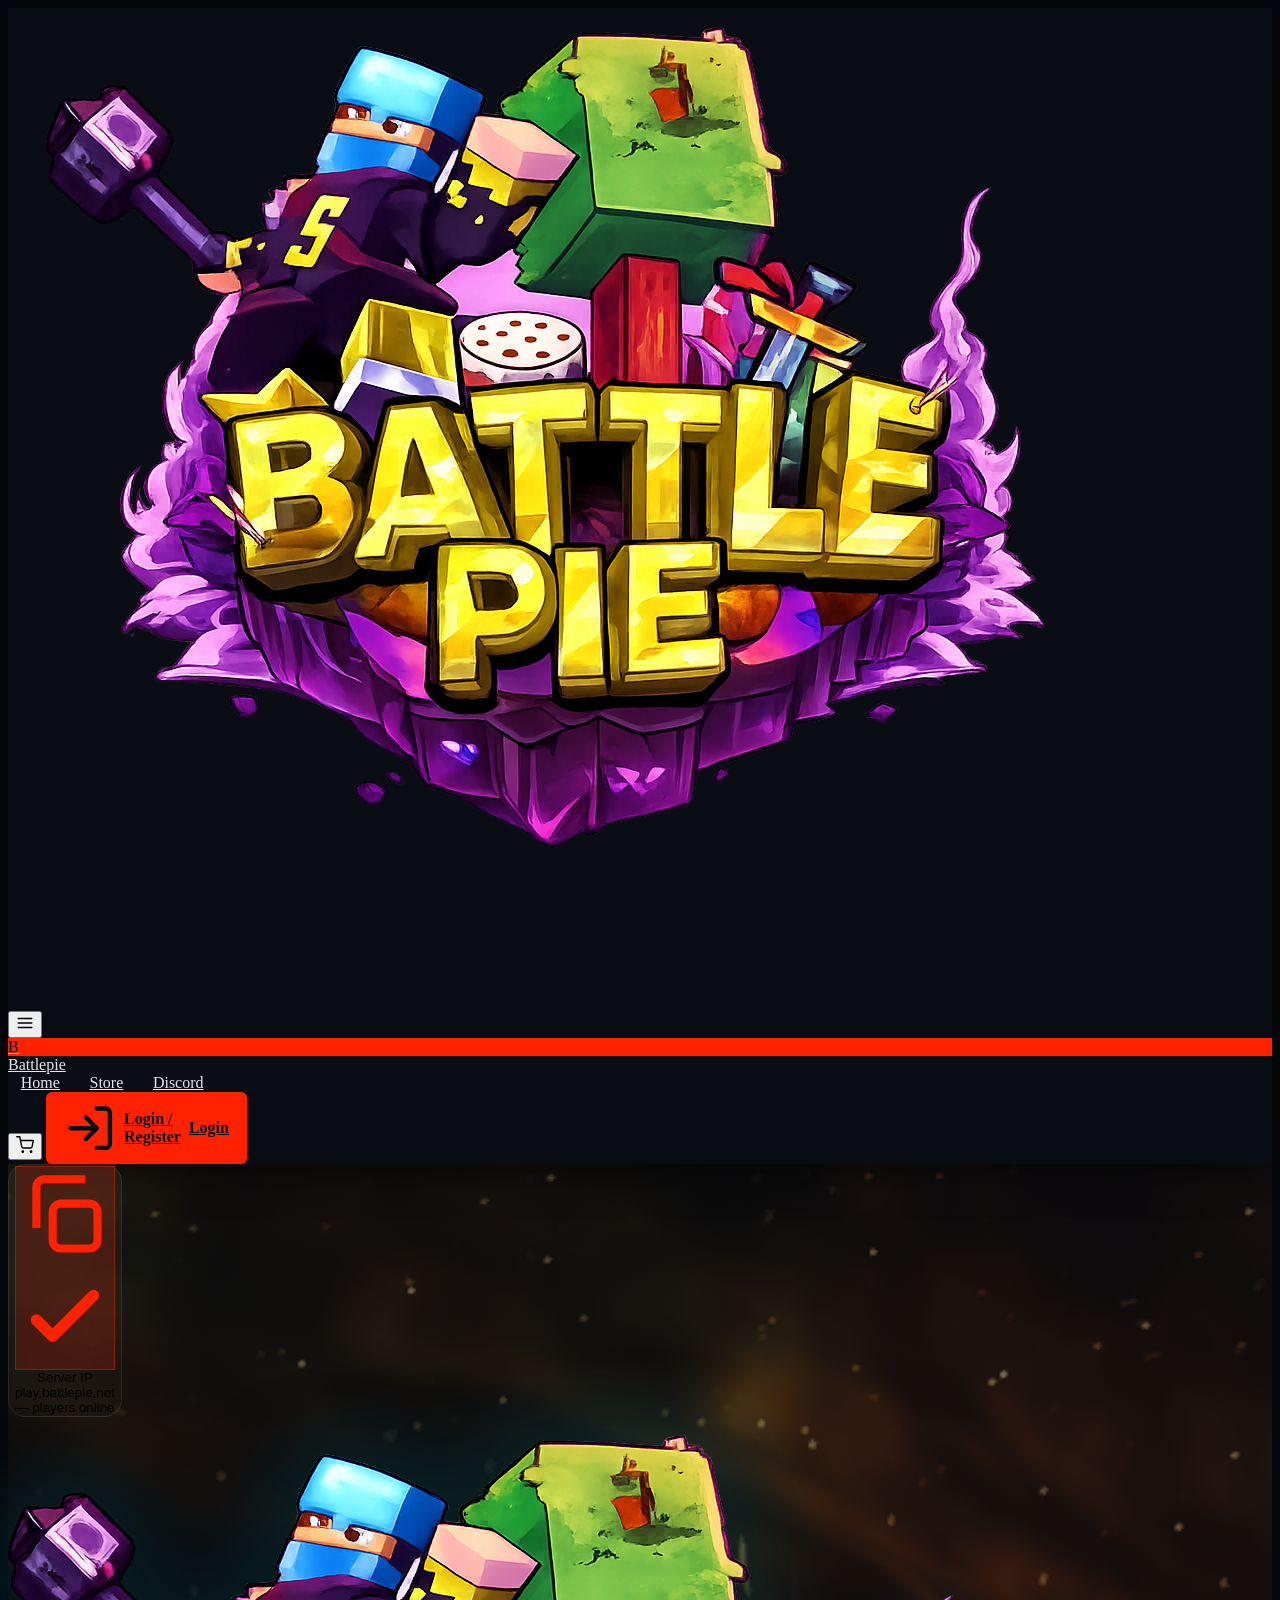
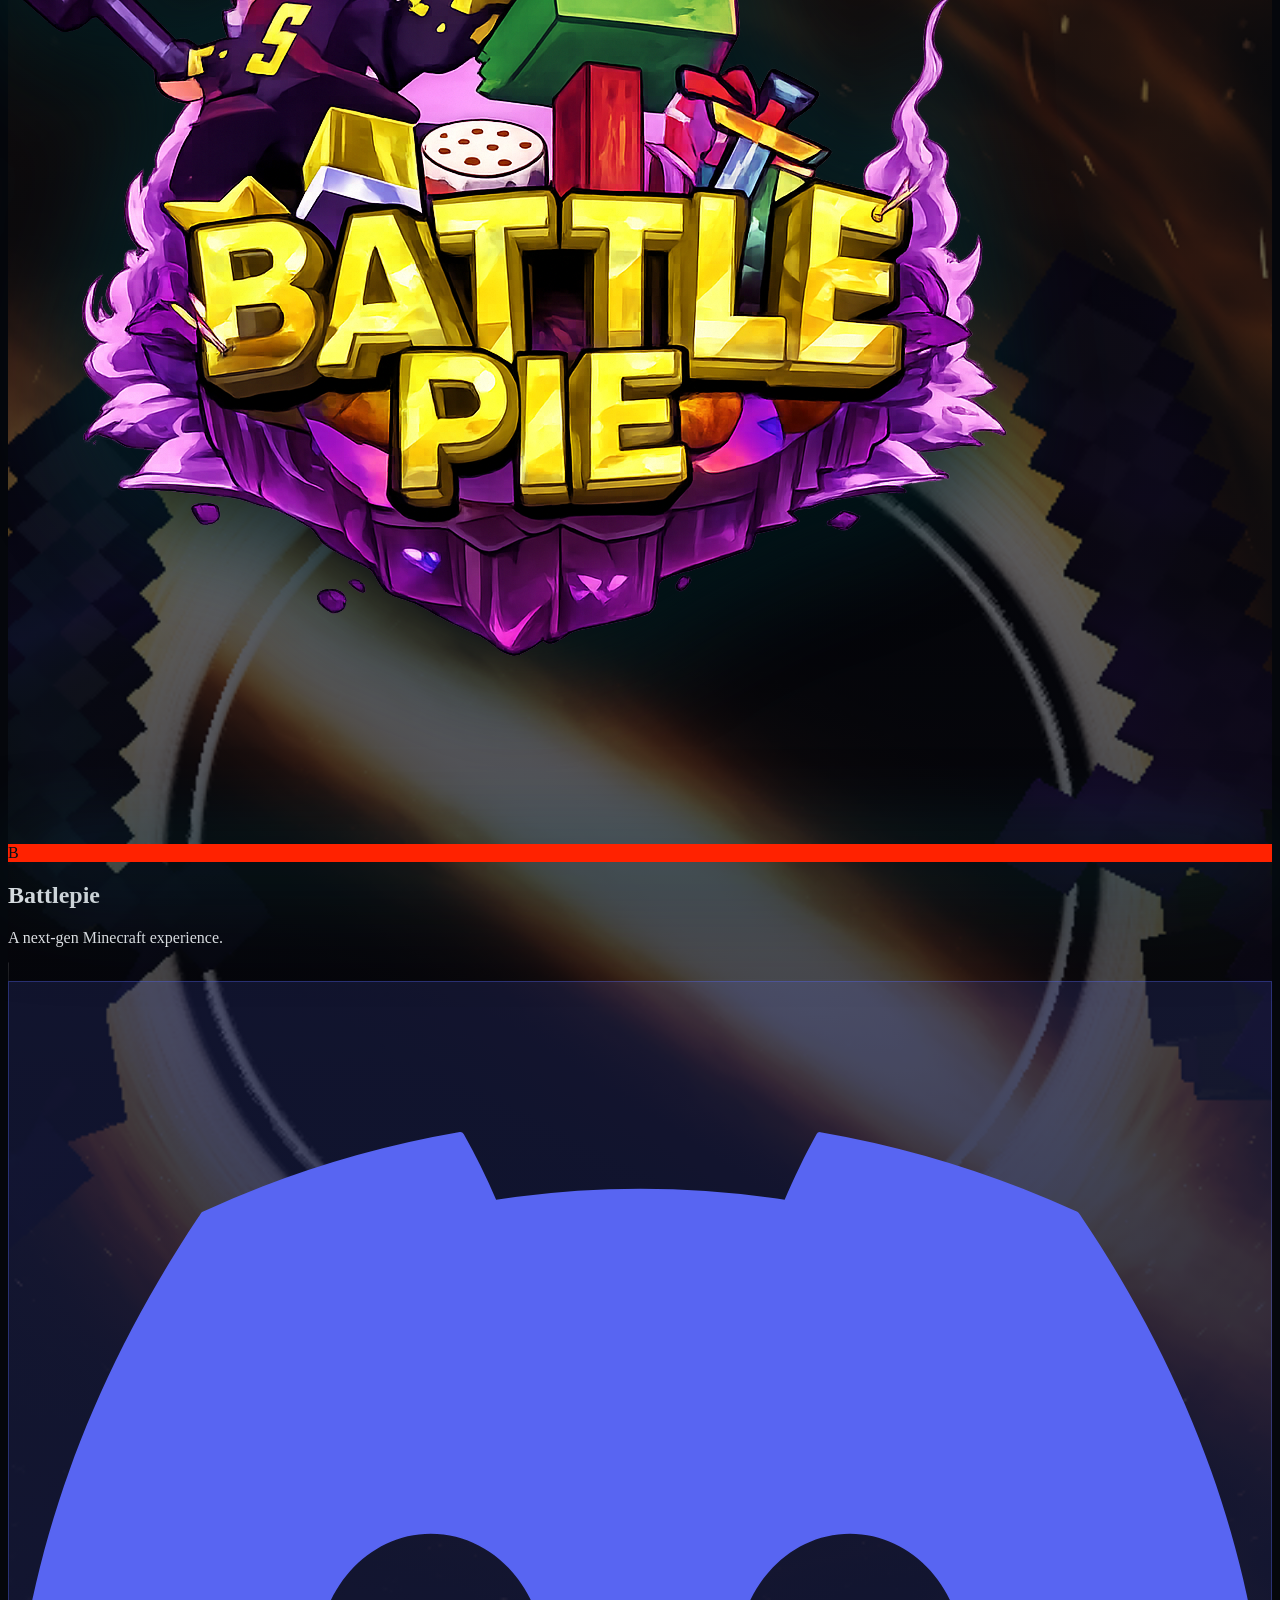
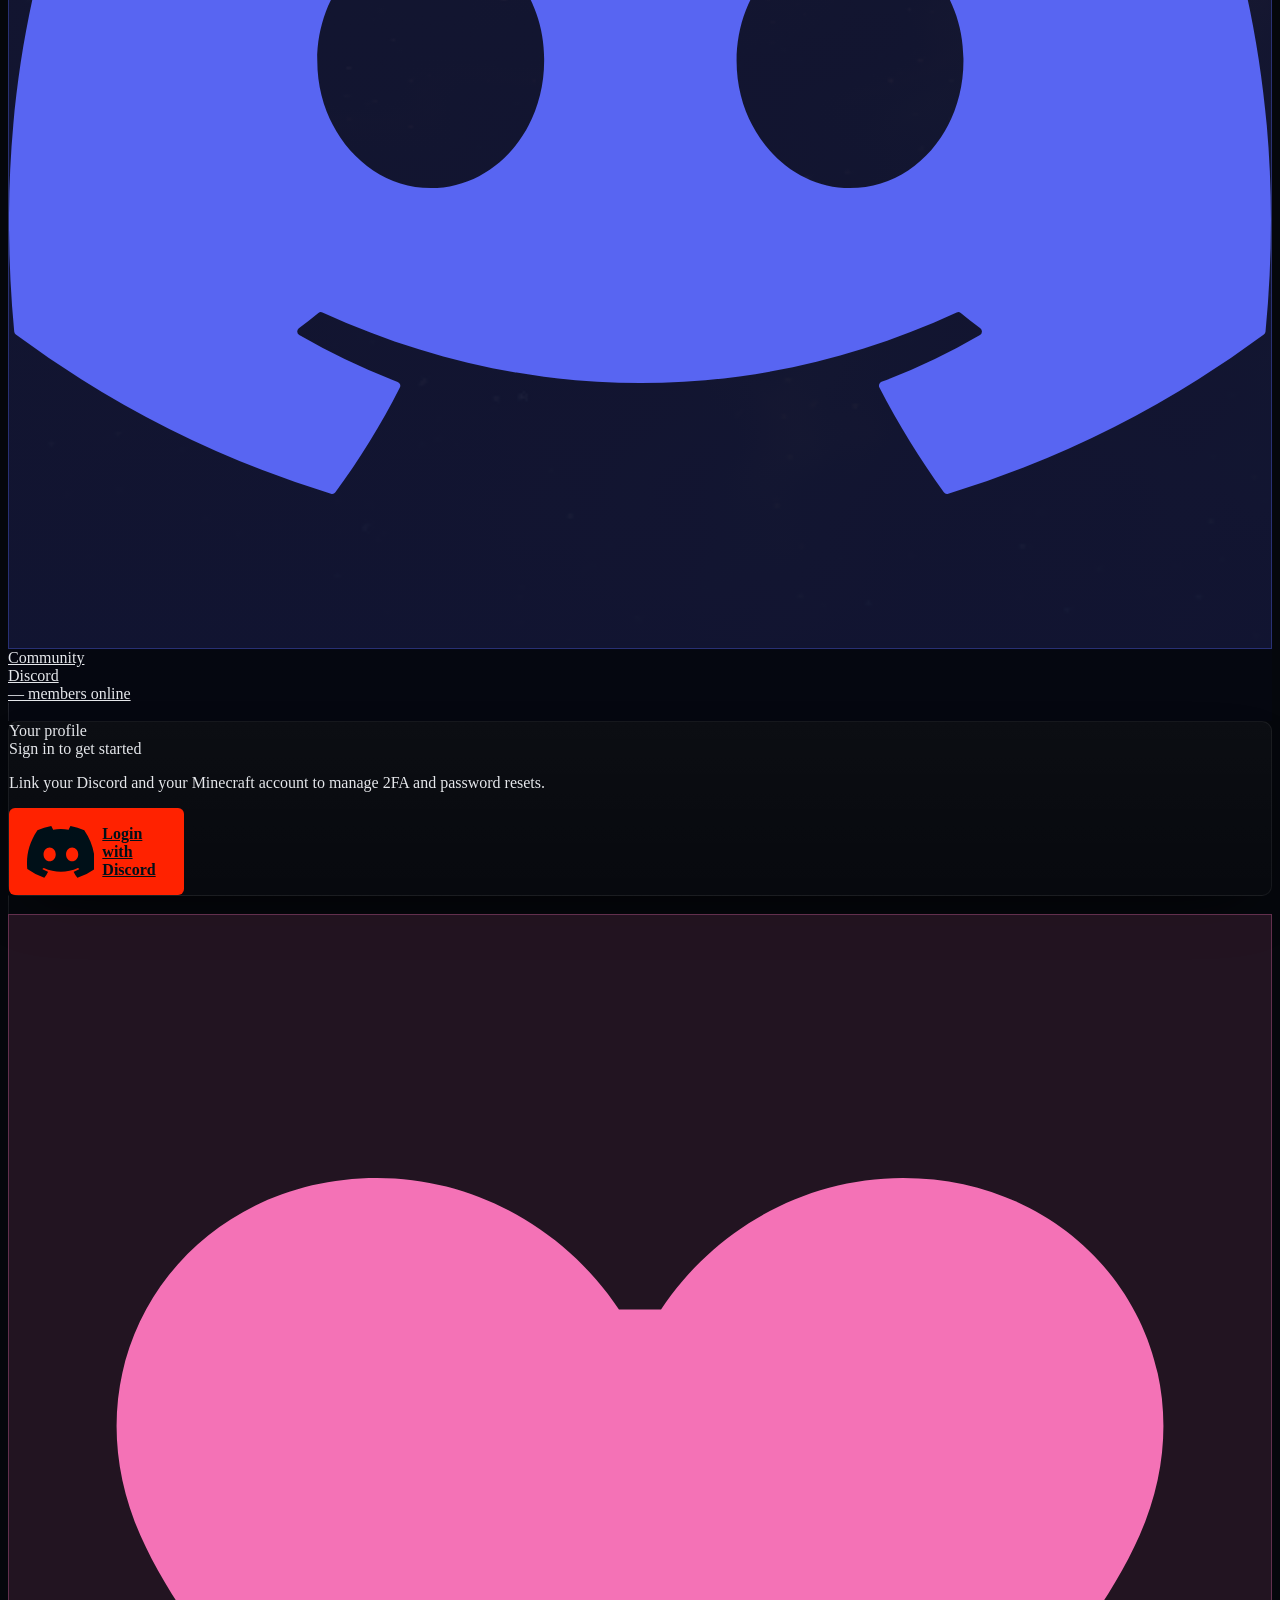
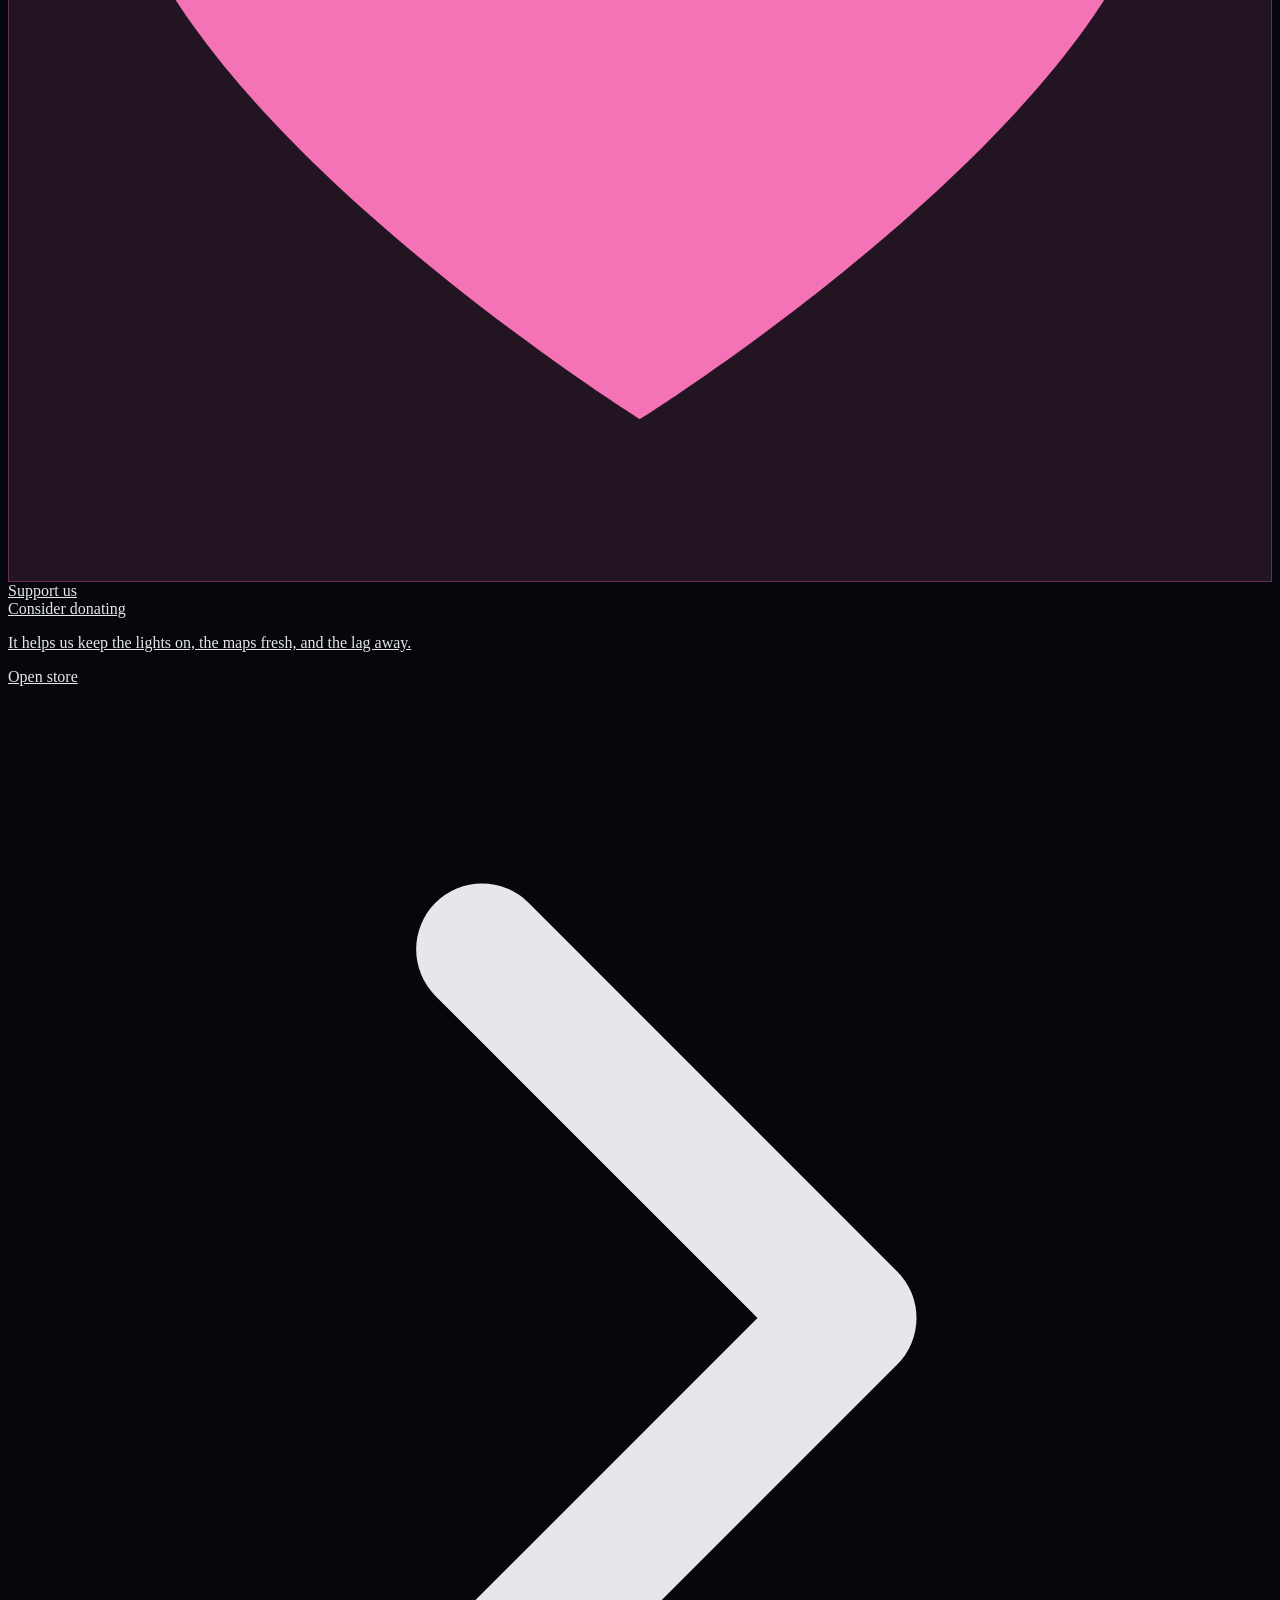
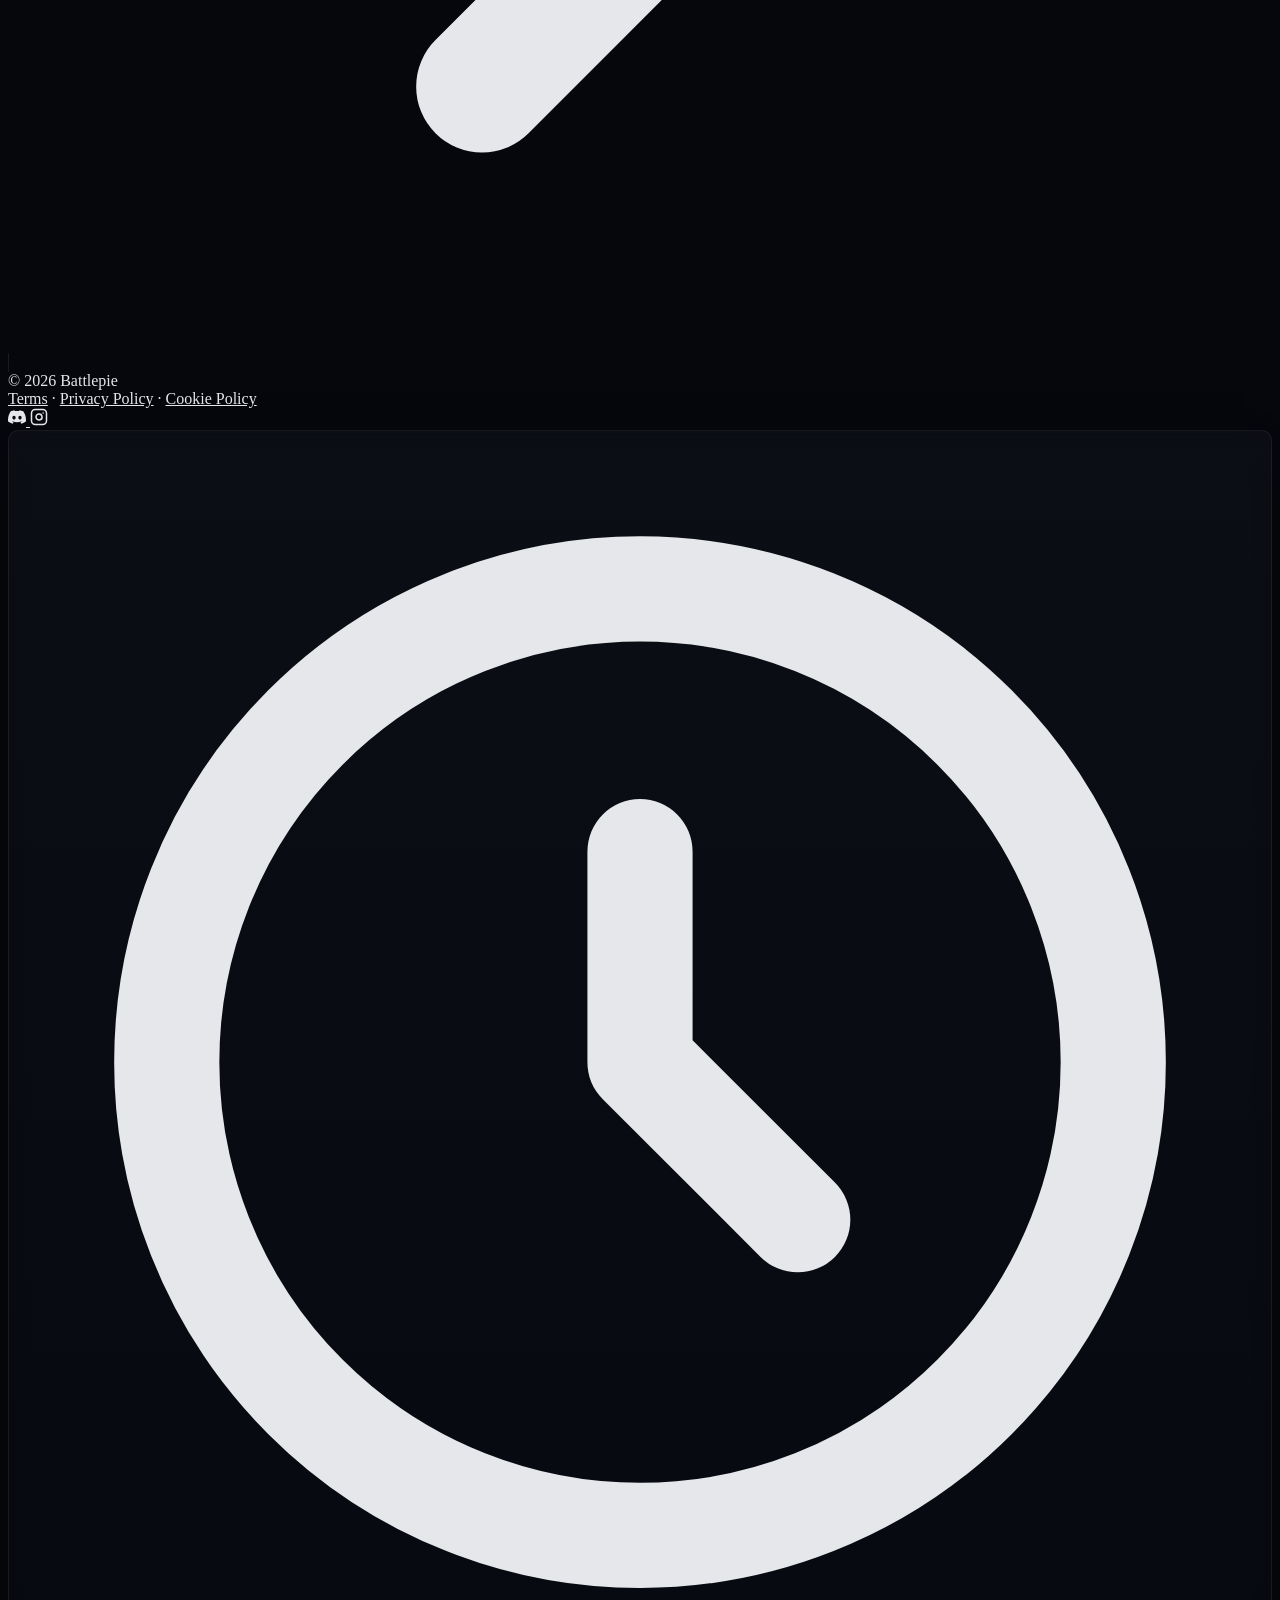
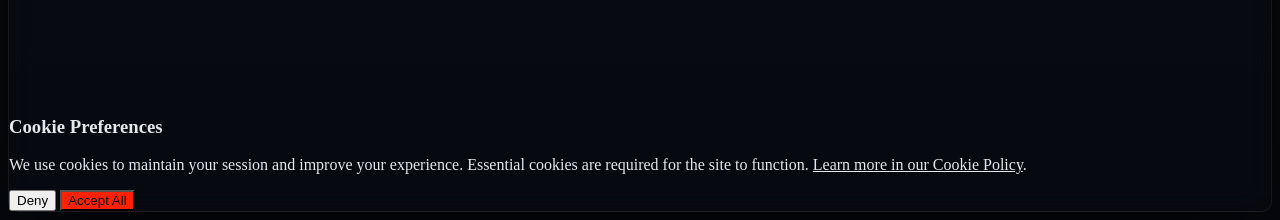
==== commit 8a15689e: "Replace website files" ====
--- a/index.html
+++ b/index.html
@@ -1,7168 +1,1034 @@
-<!--
-   © TripleZone 2022
-   Discord TripleZone#8501
-   Version: 4.9
---><!DOCTYPE html><html lang="en"><head>
+<!DOCTYPE html>
+<?xml encoding="utf-8" ?><html lang="en" class="scroll-smooth">
+<head>
 <meta charset="utf-8">
-<meta http-equiv="X-UA-Compatible" content="IE=edge">
-<meta name="viewport" content="width=device-width, initial-scale=1">
-<title>FireMC | Welcome</title>
-
-<meta name="robots" content="index, follow, max-image-preview:large, max-snippet:-1, max-video-preview:-1">
-<meta name="og:type" content="website">
-<meta name="og:locale" content="en_EN">
-<meta name="og:image:width" content="1200">
-<meta name="og:image:height" content="630">
-<meta name="twitter:card" content="summary_large_image">
-
-<meta name="og:site_name" content="FireMC | Welcome">
-<meta name="og:title" content="FireMC | Welcome">
-<meta name="og:image" content="">
-<meta name="og:image:alt" content="FireMC | Welcome">
-<meta name="description" content="FireMC is a Minecraft Java & Bedrock Edition server that provides players with captivating and unique experience. This is the only official store for FireMC!">
-<meta name="og:description" content="FireMC is a Minecraft Java & Bedrock Edition server that provides players with captivating and unique experience. This is the only official store for FireMC!">    
-
-<link rel="shortcut icon" href="images/f407da8e525b1c96d3f8dfccf78d54c62f322ade.png">
-<meta name="theme-color" content="#ff920c">    
-
+<meta name="viewport" content="width=device-width,initial-scale=1">
+<title>Home &middot; Battlepie</title>
+<meta name="description" content="Join hundreds of players exploring unique gamemodes, custom items, and a tight-knit community. Link your Discord to track stats, claim rewards, and stay connected.">
+<link rel="icon" href="images/logo-1783260029774.9911d.png">
+
+<script>
+(function () {
+  document.documentElement.setAttribute('data-theme', 'dark');
+  try { localStorage.setItem('zl-theme', 'dark'); } catch (e) {}
+})();
+</script>
+<script src="assets/index.71f31.bin"></script>
+<script defer src="js/cdn.min.41233.js"></script>
+<script>
+tailwind.config = {
+  theme: {
+    borderRadius: {
+      none: '0px',
+      sm: '0.0625rem',
+      DEFAULT: '0.125rem',
+      md: '0.1875rem',
+      lg: '0.25rem',
+      xl: '0.375rem',
+      '2xl': '0.5rem',
+      '3xl': '0.75rem',
+      full: '9999px',
+    },
+    extend: {
+      colors: { accent: '#FF2200' },
+      fontFamily: {
+        sans: ['Poppins', 'ui-sans-serif', 'system-ui'],
+        display: ['Poppins', 'ui-sans-serif'],
+      },
+    }
+  }
+};
+</script>
+<link rel="preconnect" href="https://fonts.googleapis.com">
+<link rel="preconnect" href="https://fonts.gstatic.com" crossorigin>
+<link href="assets/css2.c6b11.bin" rel="stylesheet">
+<!-- Preconnect to external image CDNs so skin/logo/bg images load faster -->
+<link rel="preconnect" href="https://mc-heads.net" crossorigin>
+<link rel="preconnect" href="https://cdn.discordapp.com" crossorigin>
+<link rel="preconnect" href="https://images.unsplash.com" crossorigin>
+<!-- Preload hero background if set, so the browser starts fetching it immediately -->
+<link rel="preload" as="image" href="images/bg-1783260044152.9911d.png">
+<link rel="preload" as="image" href="images/logo-1783260029774.9911d.png">
+<style>
+  /* ---------- Theme tokens ---------- */
+  :root[data-theme="dark"] {
+    --bg:        #05070c;
+    --bg-soft:   #0b0f18;
+    --bg-spot-1: rgba(0,229,255,.12);
+    --bg-spot-2: rgba(124,58,237,.10);
+    --text:      #e5e7eb;
+    --text-soft: rgba(229,231,235,.6);
+    --border:    rgba(255,255,255,.06);
+    --border-2:  rgba(255,255,255,.10);
+    --surface-1: linear-gradient(180deg, rgba(255,255,255,.03), rgba(255,255,255,.01));
+    --surface-2: linear-gradient(180deg, rgba(255,255,255,.07), rgba(255,255,255,.02));
+    --glass-bg:  rgba(15,18,26,.65);
+    --input-bg:  rgba(0,0,0,.35);
+    --input-border: rgba(255,255,255,.12);
+    --dropdown-bg: rgba(3,5,10,.82);
+    --hero-overlay: linear-gradient(to bottom, rgba(5,7,12,.45), #050710);
+    --shadow-soft: 0 14px 40px -20px rgba(0,0,0,.85);
+    --shadow-card: 0 22px 60px -30px rgba(0,0,0,.9);
+    --scrollbar-track: rgba(255,255,255,.03);
+    --scrollbar-thumb: rgba(255,255,255,.14);
+    --scrollbar-thumb-hover: rgba(255,255,255,.28);
+  }
+  :root[data-theme="light"] {
+    --bg:        #f3f5fa;
+    --bg-soft:   #ffffff;
+    --bg-spot-1: rgba(14,165,233,.12);
+    --bg-spot-2: rgba(99,102,241,.10);
+    --text:      #0d1117;
+    --text-soft: rgba(13,17,23,.6);
+    --border:    rgba(13,17,23,.10);
+    --border-2:  rgba(13,17,23,.14);
+    --surface-1: linear-gradient(180deg, rgba(255,255,255,.95), rgba(255,255,255,.82));
+    --surface-2: linear-gradient(180deg, rgba(255,255,255,.98), rgba(255,255,255,.9));
+    --glass-bg:  rgba(255,255,255,.82);
+    --input-bg:  rgba(255,255,255,.95);
+    --input-border: rgba(13,17,23,.14);
+    --dropdown-bg: rgba(255,255,255,.92);
+    --hero-overlay: linear-gradient(to bottom, rgba(243,245,250,.28), #f3f5fa);
+    --shadow-soft: 0 16px 45px -26px rgba(15,23,42,.28);
+    --shadow-card: 0 28px 70px -36px rgba(15,23,42,.35);
+    --scrollbar-track: rgba(13,17,23,.04);
+    --scrollbar-thumb: rgba(13,17,23,.18);
+    --scrollbar-thumb-hover: rgba(13,17,23,.32);
+  }
+  html, body {
+    background-color: var(--bg);
+    background-image:
+      radial-gradient(900px 520px at -12% -20%, var(--bg-spot-1), transparent 60%),
+      radial-gradient(760px 460px at 112% -14%, var(--bg-spot-2), transparent 58%);
+    color: var(--text);
+  }
+  /* In light mode the existing Tailwind utility classes (text-white/60 etc.)
+     would lose contrast &mdash; so we re-map the most common ones. */
+  :root[data-theme="light"] .text-white\/40,
+  :root[data-theme="light"] .text-white\/50,
+  :root[data-theme="light"] .text-white\/60,
+  :root[data-theme="light"] .text-white\/70,
+  :root[data-theme="light"] .text-white\/80,
+  :root[data-theme="light"] .text-white\/90 { color: rgba(13,17,23,.7) !important; }
+  :root[data-theme="light"] .text-white\/20,
+  :root[data-theme="light"] .text-white\/30,
+  :root[data-theme="light"] .text-white\/35,
+  :root[data-theme="light"] .text-white\/45 { color: rgba(13,17,23,.48) !important; }
+  :root[data-theme="light"] .text-white { color: #0d1117 !important; }
+  :root[data-theme="light"] .bg-white\/5,
+  :root[data-theme="light"] .bg-white\/10  { background: rgba(13,17,23,.05) !important; }
+  :root[data-theme="light"] .border-white\/5,
+  :root[data-theme="light"] .border-white\/10,
+  :root[data-theme="light"] .border-white\/15,
+  :root[data-theme="light"] .border-white\/20 { border-color: rgba(13,17,23,.1) !important; }
+  :root[data-theme="light"] .bg-black\/20,
+  :root[data-theme="light"] .bg-black\/30,
+  :root[data-theme="light"] .bg-black\/40 { background: rgba(255,255,255,.86) !important; }
+  :root[data-theme="light"] .bg-black\/70,
+  :root[data-theme="light"] .bg-black\/80 { background: rgba(13,17,23,.5) !important; }
+  :root[data-theme="light"] .hover\:bg-white\/5:hover,
+  :root[data-theme="light"] .hover\:bg-white\/10:hover { background: rgba(13,17,23,.06) !important; }
+  :root[data-theme="light"] .hover\:text-white:hover { color: #0d1117 !important; }
+  :root[data-theme="light"] .ring-white\/10 { --tw-ring-color: rgba(13,17,23,.1) !important; }
+
+  .glass {
+    background: var(--glass-bg);
+    border-color: var(--border);
+    box-shadow: var(--shadow-soft);
+    backdrop-filter: blur(14px) saturate(140%);
+    -webkit-backdrop-filter: blur(14px) saturate(140%);
+  }
+  .btn-accent { background: var(--tw-accent, #FF2200); color: #001018; }
+  .hero-bg {
+    background-image: var(--hero-overlay), url("images/bg-1783260044152.9911d.png");
+    background-size: auto, cover;
+    background-position: center, center calc(50% + -80px);
+    background-repeat: no-repeat;
+  }
+  .btn { display:inline-flex;align-items:center;gap:.5rem;padding:.6rem 1.1rem;border-radius:.375rem;font-weight:600;transition:all .15s; }
+  .btn:hover { transform: translateY(-1px); }
+  .quick-buy { position: relative; overflow: hidden; }
+  .quick-buy::after {
+    content: '';
+    position: absolute; inset: 0;
+    background: linear-gradient(120deg, transparent, rgba(255,255,255,.35), transparent);
+    transform: translateX(-120%);
+    opacity: 0;
+  }
+  .quick-buy:hover::after { animation: quickbuy-sheen .6s ease; }
+  @keyframes quickbuy-sheen {
+    0% { transform: translateX(-120%); opacity: 0; }
+    20% { opacity: .6; }
+    100% { transform: translateX(120%); opacity: 0; }
+  }
+  .card {
+    background: var(--surface-1);
+    border: 1px solid var(--border);
+    border-radius: .625rem;
+    box-shadow: var(--shadow-card);
+  }
+
+  input[type="text"],
+  input[type="email"],
+  input[type="number"],
+  input[type="password"],
+  input[type="search"],
+  input[type="url"],
+  input[type="tel"],
+  textarea,
+  select {
+    color: var(--text);
+    background-color: var(--input-bg);
+    border-color: var(--input-border);
+    transition: border-color .15s ease, box-shadow .15s ease, background-color .15s ease;
+  }
+  input[type="text"]:focus,
+  input[type="email"]:focus,
+  input[type="number"]:focus,
+  input[type="password"]:focus,
+  input[type="search"]:focus,
+  input[type="url"]:focus,
+  input[type="tel"]:focus,
+  textarea:focus,
+  select:focus {
+    border-color: color-mix(in srgb, #FF2200 55%, #ffffff 45%);
+    box-shadow: 0 0 0 1px color-mix(in srgb, #FF2200 45%, transparent), 0 10px 26px -18px rgba(0,0,0,.65);
+    outline: none;
+  }
+
+  /* ---------- Form selects ---------- */
+  /* Browsers often render native select menus as white while inheriting white
+     text from our dark theme classes, which causes white-on-white options.
+     Force explicit menu colours for readability site-wide. */
+  select option,
+  select optgroup {
+    color: #e5e7eb;
+    background-color: #0b0f18;
+  }
+  :root[data-theme="light"] select option,
+  :root[data-theme="light"] select optgroup {
+    color: #0d1117;
+    background-color: #ffffff;
+  }
+
+  .dropdown-menu {
+    background: var(--dropdown-bg);
+    border: 1px solid var(--border-2);
+    border-radius: .275rem;
+    backdrop-filter: blur(40px) saturate(180%);
+    -webkit-backdrop-filter: blur(40px) saturate(180%);
+    box-shadow: 0 25px 70px -20px rgba(0,0,0,.85), 0 0 0 1px rgba(255,255,255,.03);
+  }
+  :root[data-theme="light"] .dropdown-menu {
+    box-shadow: 0 26px 65px -26px rgba(15,23,42,.26), 0 0 0 1px rgba(13,17,23,.04);
+  }
+  .accent-ring { box-shadow: 0 0 0 1px rgba(0,229,255,.3), 0 10px 40px -10px rgba(0,229,255,.35); }
+  .skel { background: linear-gradient(90deg, rgba(255,255,255,.04), rgba(255,255,255,.08), rgba(255,255,255,.04)); background-size: 200% 100%; animation: sh 1.6s infinite; }
+  @keyframes sh { 0% { background-position: 200% 0 } 100% { background-position: -200% 0 } }
+  a { color: inherit; }
+  .nav-link {
+    position: relative;
+    padding: .5rem .8rem;
+    border-radius: .45rem;
+    transition: background .15s, color .15s, transform .15s;
+  }
+  .nav-link:hover { background: rgba(255,255,255,.06); color: white; }
+  .nav-link:active { transform: translateY(1px); }
+  :root[data-theme="light"] .nav-link:hover { background: rgba(13,17,23,.05); color: #0d1117; }
+
+  /* ---------- Pretty scrollbars (site-wide) ---------- */
+  /* Firefox */
+  * { scrollbar-width: thin; scrollbar-color: var(--scrollbar-thumb) var(--scrollbar-track); }
+  /* WebKit / Blink */
+  ::-webkit-scrollbar { width: 10px; height: 10px; }
+  ::-webkit-scrollbar-track {
+    background: var(--scrollbar-track);
+    border-radius: 999px;
+  }
+  ::-webkit-scrollbar-thumb {
+    background: var(--scrollbar-thumb);
+    border-radius: 999px;
+    border: 2px solid transparent;
+    background-clip: padding-box;
+    transition: background .15s;
+  }
+  ::-webkit-scrollbar-thumb:hover { background: var(--scrollbar-thumb-hover); background-clip: padding-box; }
+  ::-webkit-scrollbar-corner { background: transparent; }
+
+  /* ---------- Theme toggle button ---------- */
+  .theme-toggle {
+    width: 36px; height: 36px; border-radius: 5px;
+    display: inline-flex; align-items: center; justify-content: center;
+    background: rgba(255,255,255,.04); border: 1px solid var(--border);
+    color: var(--text-soft);
+    transition: background .15s, color .15s, border-color .15s;
+  }
+  .theme-toggle:hover { background: rgba(255,255,255,.08); color: var(--text); }
+  :root[data-theme="light"] .theme-toggle { background: rgba(13,17,23,.04); }
+  :root[data-theme="light"] .theme-toggle:hover { background: rgba(13,17,23,.08); }
+  .theme-toggle .icon-sun, .theme-toggle .icon-moon { width: 18px; height: 18px; }
+  :root[data-theme="dark"]  .theme-toggle .icon-sun  { display: none; }
+  :root[data-theme="light"] .theme-toggle .icon-moon { display: none; }
+  :root[data-theme="light"] .theme-toggle {
+    border-color: rgba(13,17,23,.14);
+    box-shadow: 0 10px 24px -18px rgba(15,23,42,.5);
+  }
+
+  /* ---------- Light-mode flash / status pills ---------- */
+  /* The dark-mode chips use rgba on white; in light mode they wash out into the
+     white background. Re-tint them to dark-on-tinted-bg for legibility. */
+  :root[data-theme="light"] .bg-emerald-500\/10,
+  :root[data-theme="light"] .bg-emerald-500\/15 { background: rgba(5,150,105,.12) !important; }
+  :root[data-theme="light"] .bg-rose-500\/10,
+  :root[data-theme="light"] .bg-rose-500\/15    { background: rgba(225,29,72,.10) !important; }
+  :root[data-theme="light"] .bg-amber-500\/10,
+  :root[data-theme="light"] .bg-amber-500\/15   { background: rgba(180,83,9,.12) !important; }
+  :root[data-theme="light"] .bg-sky-500\/10,
+  :root[data-theme="light"] .bg-sky-500\/15     { background: rgba(2,132,199,.12) !important; }
+  :root[data-theme="light"] .border-emerald-400\/30,
+  :root[data-theme="light"] .border-emerald-500\/30 { border-color: rgba(5,150,105,.35) !important; }
+  :root[data-theme="light"] .border-rose-400\/30,
+  :root[data-theme="light"] .border-rose-500\/30    { border-color: rgba(225,29,72,.35) !important; }
+  :root[data-theme="light"] .border-amber-400\/30,
+  :root[data-theme="light"] .border-amber-500\/30   { border-color: rgba(180,83,9,.35) !important; }
+  :root[data-theme="light"] .border-sky-400\/30,
+  :root[data-theme="light"] .border-sky-500\/30     { border-color: rgba(2,132,199,.35) !important; }
+  :root[data-theme="light"] .text-emerald-100,
+  :root[data-theme="light"] .text-emerald-200,
+  :root[data-theme="light"] .text-emerald-300 { color: #047857 !important; }
+  :root[data-theme="light"] .text-rose-100,
+  :root[data-theme="light"] .text-rose-200,
+  :root[data-theme="light"] .text-rose-300    { color: #be123c !important; }
+  :root[data-theme="light"] .text-amber-100,
+  :root[data-theme="light"] .text-amber-200,
+  :root[data-theme="light"] .text-amber-300   { color: #b45309 !important; }
+  :root[data-theme="light"] .text-sky-100,
+  :root[data-theme="light"] .text-sky-200,
+  :root[data-theme="light"] .text-sky-300     { color: #0369a1 !important; }
+
+  /* ---------- IP blur / reveal / copy ---------- */
+  /* Inline pill that hides an IP under a blur until hovered. Click anywhere on
+     the pill to copy the IP to the clipboard. While the .ip-pill-copied class
+     is applied (briefly, by JS), the pill flashes green and shows "Copied". */
+  .ip-pill {
+    display: inline-flex; align-items: center;
+     /* Compact pill radius for a tighter UI while keeping the IP readable. */
+     padding: .45rem .85rem; border-radius: 4px;
+    max-width: 100%;
+    background: rgba(255,255,255,.04); border: 1px solid var(--border);
+    font: 600 .78rem/1.1 ui-monospace, SFMono-Regular, Menlo, monospace;
+    cursor: pointer; user-select: all;
+    transition: background .15s, border-color .15s, color .15s;
+  }
+  :root[data-theme="light"] .ip-pill { background: rgba(13,17,23,.04); }
+  .ip-pill .ip-text {
+    filter: blur(5px);
+    transition: filter .15s;
+    color: var(--text);
+    white-space: nowrap; overflow: hidden; text-overflow: ellipsis;
+  }
+  .ip-pill:hover .ip-text,
+  .ip-pill:focus-visible .ip-text { filter: blur(0); }
+  .ip-pill.ip-pill-copied {
+    background: rgba(16,185,129,.15);
+    border-color: rgba(16,185,129,.45);
+    color: #6ee7b7;
+  }
+  .ip-pill.ip-pill-copied .ip-text { filter: blur(0); }
+
+  /* IP icon tile theme support */
+  #ip-icon-tile {
+    background: color-mix(in srgb, #FF2200 18%, transparent);
+    border: 1px solid color-mix(in srgb, #FF2200 38%, transparent);
+    color: #FF2200;
+    transition: background .2s ease, border-color .2s ease, color .2s ease;
+  }
+  :root[data-theme="light"] #ip-icon-tile {
+    background: color-mix(in srgb, #FF2200 14%, white);
+    border-color: color-mix(in srgb, #FF2200 45%, transparent);
+    color: #FF2200;
+  }
+  #ip-icon-tile.ip-copied {
+    background: rgba(52,211,153,.95) !important;
+    border-color: rgba(52,211,153,1) !important;
+    color: #052e1b !important;
+  }
+</style>
+</head>
+<body class="min-h-screen font-sans antialiased">
+  
+  
+  
+  <nav x-data="{ mobileOpen: false }" class="sticky top-0 z-40 glass border-b border-white/5">
+    <!--
+      3-column grid (logo | center menu | user menu).
+      `flex justify-between` only pushes the centre to the middle when the
+      side columns have equal width. Using a grid with the centre cell
+      `justify-self-center` keeps the menu visually centred even when the
+      left and right sides differ (e.g. logged in users vs. anonymous).
+    -->
+    <div class="max-w-6xl mx-auto px-3 sm:px-4 h-16 grid grid-cols-[auto,1fr,auto] md:grid-cols-[1fr,auto,1fr] items-center gap-2 sm:gap-4">
+      <div class="flex items-center gap-1 min-w-0 justify-self-start">
+        <button type="button" class="md:hidden w-9 h-9 rounded-lg bg-white/5 hover:bg-white/10 border border-white/10 flex items-center justify-center text-white/70 hover:text-white transition flex-shrink-0" aria-label="Open menu">
+          <svg x-show="!mobileOpen" width="18" height="18" viewbox="0 0 24 24" fill="none" stroke="currentColor" stroke-width="2" stroke-linecap="round" stroke-linejoin="round">
+            <line x1="3" y1="6" x2="21" y2="6"></line><line x1="3" y1="12" x2="21" y2="12"></line><line x1="3" y1="18" x2="21" y2="18"></line>
+          </svg>
+          <svg x-show="mobileOpen" x-cloak width="18" height="18" viewbox="0 0 24 24" fill="none" stroke="currentColor" stroke-width="2" stroke-linecap="round" stroke-linejoin="round">
+            <line x1="18" y1="6" x2="6" y2="18"></line><line x1="6" y1="6" x2="18" y2="18"></line>
+          </svg>
+        </button>
+        <a href="index.html" class="flex items-center gap-2 sm:gap-2.5 font-display font-bold text-base sm:text-lg min-w-0">
+          
+            <img src="images/logo-1783260029774.9911d.png" alt="" class="w-8 h-8 rounded-lg object-cover flex-shrink-0" onerror="this.style.display='none';this.nextElementSibling.style.display='flex';">
+            <div class="w-8 h-8 rounded-lg items-center justify-center flex-shrink-0 hidden" style="background: #FF2200; color: #001018;">
+              B
+            </div>
+          
+          <span class="truncate">Battlepie</span>
+        </a>
+      </div>
+      <div class="hidden md:flex items-center gap-1 text-sm text-white/70 justify-self-center">
+        
+          <a class="nav-link" href="index.html">Home</a>
+        
+          <a class="nav-link" href="store.html">Store</a>
+        
+        <a class="nav-link" href="https://discord.gg/battlepie" target="_blank" rel="noopener">Discord</a>
+      </div>
+      <div class="justify-self-end flex items-center gap-2 sm:gap-3">
+        <button type="button" onclick="window.__zlCartOpenRequested = true; document.dispatchEvent(new CustomEvent('zl:cart:open')); if (window.zlCartOpen) { window.zlCartOpen(); return; } setTimeout(function () { if (window.zlCartOpen) window.zlCartOpen(); }, 120);" x-data="{ count: 0 }" x-init="document.addEventListener('zl:cart:count', e =&gt; count = e.detail.count); if (window.zlCartCount) count = window.zlCartCount();" class="relative w-9 h-9 rounded-lg bg-white/5 hover:bg-white/10 border border-white/10 flex items-center justify-center text-white/70 hover:text-white transition" aria-label="Open cart" title="Cart">
+          <svg width="18" height="18" viewbox="0 0 24 24" fill="none" stroke="currentColor" stroke-width="1.8" stroke-linecap="round" stroke-linejoin="round">
+            <circle cx="9" cy="21" r="1"></circle><circle cx="20" cy="21" r="1"></circle>
+            <path d="M1 1h4l2.68 13.39a2 2 0 0 0 2 1.61h9.72a2 2 0 0 0 2-1.61L23 6H6"></path>
+          </svg>
+          <span x-show="count" x-text="count" class="absolute -top-1 -right-1 min-w-[16px] h-4 px-1 rounded-full bg-accent text-black text-[10px] font-bold flex items-center justify-center"></span>
+        </button>
+        
+          <a href="login.html" class="btn btn-accent text-sm px-3 sm:px-4">
+            <svg class="w-4 h-4" fill="none" viewbox="0 0 24 24" stroke="currentColor" stroke-width="2" stroke-linecap="round" stroke-linejoin="round">
+              <path d="M15 3h4a2 2 0 0 1 2 2v14a2 2 0 0 1-2 2h-4M10 17l5-5-5-5M15 12H3"></path>
+            </svg>
+            <span class="hidden sm:inline">Login / Register</span>
+            <span class="sm:hidden">Login</span>
+          </a>
+        
+      </div>
+    </div>
+
+    <!-- Mobile menu drawer (md:hidden) -->
+    <div x-show="mobileOpen" x-cloak x-transition.opacity class="md:hidden border-t border-white/10 glass">
+      <div class="max-w-6xl mx-auto px-3 py-3 flex flex-col gap-1 text-sm">
+        
+          <a class="nav-link block" href="index.html" false>Home</a>
+        
+          <a class="nav-link block" href="store.html" false>Store</a>
+        
+        
+          <a class="nav-link block" href="https://discord.gg/battlepie" target="_blank" rel="noopener" false>Discord</a>
+        
+      </div>
+    </div>
+  </nav>
+  
+
+  <main>
     <style>
-        :root {
-            --logo_width: 460px;
-            --main-color: #ff972a;
-            --error-color: #fe3c45;
-            --hover-buy: #df820b;
-            --hover-sell: #d9373f;
-            --hover-info: #218bdf;
-            --background-color: #17171b;
-            --second-background: #252229;
-            --third-background: #2b2731;
-            --fourth-background: #1e1e29;
-            --package-border: #494949;
-            --primary-text-color: #ffffff;
-            --focus-text-color: #EF9D46;
-            --secondary-text-color: #aeaeae;
-            --cold-color: #EF9D46;
-            --green-button: #df820b;
-            --light-green: #f7971b;
-            --disable-button: #428954;
-            --font-family: Montserrat, sans-serif;
-            --tiny-font: 12px;
-            --small-font: 14px;
-            --medium-font: 16px;
-            --big-font: 18px;
-            --border-radius: 5px;
-            --header-img: url(images/1321420-b9788d6935f9b5f6c7954b4edb148bfe4ccca093.png);
-            --filter-shadow: rgba(246, 139, 69, 0.5);
-            --gradient-shadow: #d148413d;
-            --height-image: 590px;
-            --opacity-image: 1;
-            --blur-image: 0px;
-            --blur-image: 0px;
-            --gift-color: #9747ff !important;
-            --gift-background: rgba(151,71,255,.2588235294) !important;
-            --gift-accent-color: #cca6ff !important;
-            --gift-text-color: #FFFFFF !important;
+  .hero-card {
+    background: linear-gradient(180deg, rgba(255,255,255,.05), rgba(255,255,255,.015));
+    border: 1px solid rgba(255,255,255,.08);
+    border-radius: 1.1rem;
+    backdrop-filter: blur(16px);
+    -webkit-backdrop-filter: blur(16px);
+    transition: transform .2s ease, border-color .2s ease, background .2s ease;
+  }
+  .hero-card:hover { border-color: rgba(255,255,255,.16); transform: translateY(-2px); }
+  .hero-card.is-action { cursor: pointer; }
+
+  .logo-float {
+    animation: logoFloat 6s ease-in-out infinite;
+    filter: drop-shadow(0 25px 50px rgba(0,0,0,.7)) drop-shadow(0 0 40px rgba(0,229,255,.2));
+  }
+
+  /* Skin pop-out effect: head image extends above the panel. Rendered head-on
+     (no 3D tilt) &mdash; the subtle lift on hover is enough to feel alive. */
+  .skin-3d {
+    filter: drop-shadow(0 18px 22px rgba(0,0,0,.65)) drop-shadow(0 0 18px rgba(0,229,255,.18));
+    transform: translateY(0);
+    transform-origin: bottom center;
+    transition: transform .35s ease;
+  }
+  .profile-panel:hover .skin-3d { transform: translateY(-6px) scale(1.04); }
+  @keyframes logoFloat {
+    0%,100% { transform: translateY(0) }
+    50%     { transform: translateY(-12px) }
+  }
+
+  .toast {
+    position: fixed; left: 50%; bottom: 2rem; transform: translateX(-50%) translateY(40px);
+    padding: .7rem 1.25rem; border-radius: .55rem;
+    background: rgba(3, 5, 10, .9); color: #fff; font-size: .9rem; font-weight: 500;
+    border: 1px solid rgba(255,255,255,.08);
+    box-shadow: 0 20px 60px -20px rgba(0,0,0,.85);
+    backdrop-filter: blur(24px);
+    -webkit-backdrop-filter: blur(24px);
+    opacity: 0; pointer-events: none;
+    transition: opacity .25s ease, transform .25s ease;
+    z-index: 60;
+    display: inline-flex; align-items: center; gap: .55rem;
+  }
+  .toast.is-show { opacity: 1; transform: translateX(-50%) translateY(0); }
+</style>
+
+<section class="hero-bg">
+  <div class="max-w-6xl mx-auto px-4 pt-16 pb-24 md:pt-20 md:pb-32">
+
+    <!-- 3-column hero: IP (left) &middot; Logo (center) &middot; Discord (right) -->
+    <div class="grid md:grid-cols-[1fr,auto,1fr] items-center gap-6 md:gap-10">
+
+      <!-- LEFT: IP card, click to copy -->
+      <button type="button" id="ip-card" data-ip="play.battlepie.net" class="hero-card is-action p-5 text-left w-full group">
+        <div class="flex items-center gap-4">
+          <div id="ip-icon-tile" class="w-12 h-12 rounded-xl flex items-center justify-center shrink-0 transition">
+            <!-- default: copy icon; swapped to tick after click -->
+            <svg id="ip-icon-copy" class="w-5 h-5" fill="none" viewbox="0 0 24 24" stroke="currentColor" stroke-width="2">
+              <rect x="9" y="9" width="11" height="11" rx="2"></rect>
+              <path d="M5 15V5a2 2 0 0 1 2-2h10"></path>
+            </svg>
+            <!-- Tick inherits the tile color so it stays in theme. -->
+            <svg id="ip-icon-check" class="w-5 h-5 hidden" fill="none" viewbox="0 0 24 24" stroke="currentColor" stroke-width="2.8">
+              <path stroke-linecap="round" stroke-linejoin="round" d="M5 13l4 4L19 7"></path>
+            </svg>
+          </div>
+          <div class="min-w-0">
+            <div class="text-[10px] uppercase tracking-widest text-white/50">Server IP</div>
+            <div class="font-mono font-semibold text-lg truncate group-hover:text-accent transition">play.battlepie.net</div>
+          </div>
+        </div>
+        <div class="mt-3 pt-3 border-t border-white/5 flex items-center gap-2 text-sm">
+          <span class="relative flex h-2 w-2">
+            <span id="status-pulse" class="animate-ping absolute inline-flex h-full w-full rounded-full bg-emerald-400 opacity-75"></span>
+            <span id="status-dot" class="relative inline-flex rounded-full h-2 w-2 bg-emerald-500"></span>
+          </span>
+          <span class="text-white/80">
+            <span id="status-online" class="font-semibold">&mdash;</span>
+            <span class="text-white/50 ml-1">players online</span>
+          </span>
+        </div>
+      </button>
+
+      <!-- CENTER: floating logo -->
+      <div class="flex flex-col items-center text-center order-first md:order-none">
+        
+          <img src="images/logo-1783260029774.9911d.png" alt="Battlepie" decoding="async" class="logo-float w-56 h-56 md:w-80 md:h-80 rounded-3xl object-cover" onerror="this.style.display='none';this.nextElementSibling.style.display='flex';">
+          <div class="logo-float w-56 h-56 md:w-80 md:h-80 rounded-3xl items-center justify-center font-display font-extrabold text-7xl md:text-8xl hidden" style="background: #FF2200; color:#001018;">
+            B
+          </div>
+        
+        <h1 class="mt-6 font-display font-bold text-2xl md:text-4xl tracking-tight">Battlepie</h1>
+        <p class="mt-1 text-white/60 text-sm md:text-base max-w-sm">A next-gen Minecraft experience.</p>
+      </div>
+
+      <!-- RIGHT: Discord card, opens link in new tab -->
+      <a id="discord-card" href="https://discord.gg/battlepie" target="_blank" rel="noopener" class="hero-card is-action p-5 w-full block group">
+        <div class="flex items-center gap-4">
+          <div class="w-12 h-12 rounded-xl flex items-center justify-center shrink-0" style="background: rgba(88,101,242,.15); border: 1px solid rgba(88,101,242,.35);">
+            <svg class="w-6 h-6" style="color:#5865F2" fill="currentColor" viewbox="0 0 24 24">
+              <path d="M20.317 4.37a19.79 19.79 0 0 0-4.885-1.515.07.07 0 0 0-.073.035c-.21.375-.444.864-.608 1.25a18.27 18.27 0 0 0-5.487 0 12.64 12.64 0 0 0-.617-1.25.077.077 0 0 0-.073-.036A19.73 19.73 0 0 0 3.683 4.37a.07.07 0 0 0-.032.027C.533 9.046-.32 13.58.099 18.057a.082.082 0 0 0 .031.057 19.9 19.9 0 0 0 5.993 3.03.078.078 0 0 0 .084-.028c.462-.63.874-1.295 1.226-1.994a.076.076 0 0 0-.041-.106 13.107 13.107 0 0 1-1.872-.892.077.077 0 0 1-.008-.128 10.2 10.2 0 0 0 .372-.292.074.074 0 0 1 .077-.01c3.928 1.793 8.18 1.793 12.061 0a.074.074 0 0 1 .078.01c.12.099.245.197.372.292a.077.077 0 0 1-.006.127 12.3 12.3 0 0 1-1.873.892.077.077 0 0 0-.04.107c.36.698.772 1.362 1.225 1.993a.076.076 0 0 0 .084.028 19.84 19.84 0 0 0 6.002-3.03.077.077 0 0 0 .032-.055c.5-5.177-.838-9.674-3.548-13.66a.06.06 0 0 0-.031-.03zM8.02 15.33c-1.182 0-2.157-1.085-2.157-2.419 0-1.333.956-2.419 2.157-2.419 1.21 0 2.176 1.096 2.157 2.42 0 1.333-.956 2.418-2.157 2.418zm7.974 0c-1.183 0-2.157-1.085-2.157-2.419 0-1.333.955-2.419 2.157-2.419 1.21 0 2.176 1.096 2.157 2.42 0 1.333-.946 2.418-2.157 2.418z"></path>
+            </svg>
+          </div>
+          <div class="min-w-0">
+            <div class="text-[10px] uppercase tracking-widest text-white/50">Community</div>
+            <div class="font-semibold text-lg truncate group-hover:text-accent transition">Discord</div>
+          </div>
+        </div>
+        <div class="mt-3 pt-3 border-t border-white/5 flex items-center gap-2 text-sm">
+          <span class="inline-flex rounded-full h-2 w-2 bg-[#5865F2]"></span>
+          <span class="text-white/80">
+            <span id="dc-online" class="font-semibold">&mdash;</span>
+            <span class="text-white/50 ml-1">members online</span>
+          </span>
+        </div>
+      </a>
+    </div>
+  </div>
+</section>
+
+<div id="toast" class="toast" role="status" aria-live="polite">
+  <svg class="w-4 h-4" style="color:#34d399" fill="none" viewbox="0 0 24 24" stroke="currentColor" stroke-width="3">
+    <path stroke-linecap="round" stroke-linejoin="round" d="M5 13l4 4L19 7"></path>
+  </svg>
+  <span id="toast-msg">IP copied</span>
+</div>
+
+<section id="profile" class="max-w-6xl mx-auto px-4 -mt-16 relative z-10">
+  <div class="grid md:grid-cols-2 gap-4">
+
+    <!-- Panel 1: Profile (varies by login/link state) -->
+    
+      <!-- Not logged in -->
+      <div class="card p-6 flex flex-col justify-between min-h-[180px]">
+        <div>
+          <div class="text-[10px] uppercase tracking-widest text-white/50 mb-2">Your profile</div>
+          <div class="font-display font-semibold text-xl mb-1">Sign in to get started</div>
+          <p class="text-white/60 text-sm">Link your Discord and your Minecraft account to manage 2FA and password resets.</p>
+        </div>
+        <a href="login.html" class="btn btn-accent self-start mt-4">
+          <svg class="w-4 h-4" fill="currentColor" viewbox="0 0 24 24"><path d="M20.317 4.37a19.79 19.79 0 0 0-4.885-1.515.07.07 0 0 0-.073.035c-.21.375-.444.864-.608 1.25a18.27 18.27 0 0 0-5.487 0 12.64 12.64 0 0 0-.617-1.25.077.077 0 0 0-.073-.036A19.73 19.73 0 0 0 3.683 4.37a.07.07 0 0 0-.032.027C.533 9.046-.32 13.58.099 18.057a.082.082 0 0 0 .031.057 19.9 19.9 0 0 0 5.993 3.03.078.078 0 0 0 .084-.028c.462-.63.874-1.295 1.226-1.994a.076.076 0 0 0-.041-.106 13.107 13.107 0 0 1-1.872-.892.077.077 0 0 1-.008-.128 10.2 10.2 0 0 0 .372-.292.074.074 0 0 1 .077-.01c3.928 1.793 8.18 1.793 12.061 0a.074.074 0 0 1 .078.01c.12.099.245.197.372.292a.077.077 0 0 1-.006.127 12.3 12.3 0 0 1-1.873.892.077.077 0 0 0-.04.107c.36.698.772 1.362 1.225 1.993a.076.076 0 0 0 .084.028 19.84 19.84 0 0 0 6.002-3.03.077.077 0 0 0 .032-.055c.5-5.177-.838-9.674-3.548-13.66a.06.06 0 0 0-.031-.03zM8.02 15.33c-1.182 0-2.157-1.085-2.157-2.419 0-1.333.956-2.419 2.157-2.419 1.21 0 2.176 1.096 2.157 2.42 0 1.333-.956 2.418-2.157 2.418zm7.974 0c-1.183 0-2.157-1.085-2.157-2.419 0-1.333.955-2.419 2.157-2.419 1.21 0 2.176 1.096 2.157 2.42 0 1.333-.946 2.418-2.157 2.418z"></path></svg>
+          Login with Discord
+        </a>
+      </div>
+
+    
+
+    <!-- Panel 2: Donate -->
+    
+      <a href="store.html" target="_blank" rel="noopener" class="card p-6 block group relative overflow-hidden min-h-[180px] hover:border-accent/40 transition">
+        <div class="absolute -top-10 -right-10 w-40 h-40 rounded-full opacity-25 blur-3xl" style="background: #FF2200;"></div>
+        <div class="relative">
+          <div class="flex items-center gap-3 mb-3">
+            <div class="w-12 h-12 rounded-xl flex items-center justify-center" style="background: rgba(244,114,182,.12); border: 1px solid rgba(244,114,182,.30);">
+              <svg class="w-6 h-6" style="color:#f472b6" fill="currentColor" viewbox="0 0 24 24">
+                <path d="M12 21s-7.5-4.7-9.5-9.2C1 8.4 3.4 5 7 5c1.9 0 3.6 1 4.6 2.5h.8C13.4 6 15.1 5 17 5c3.6 0 6 3.4 4.5 6.8C19.5 16.3 12 21 12 21z"></path>
+              </svg>
+            </div>
+            <div class="text-[10px] uppercase tracking-widest text-white/50">Support us</div>
+          </div>
+          <div class="font-display font-bold text-xl">Consider donating</div>
+          <p class="text-white/60 text-sm mt-1">It helps us keep the lights on, the maps fresh, and the lag away.</p>
+          <div class="mt-4 inline-flex items-center gap-1 text-sm font-semibold text-accent">
+            Open store
+            <svg class="w-4 h-4 transition group-hover:translate-x-1" fill="none" viewbox="0 0 24 24" stroke="currentColor" stroke-width="2.5">
+              <path stroke-linecap="round" stroke-linejoin="round" d="M9 5l7 7-7 7"></path>
+            </svg>
+          </div>
+        </div>
+      </a>
+    
+
+  </div>
+</section>
+
+<script>
+// --- Server status ---
+(async function refreshStatus() {
+  const pulse = document.getElementById('status-pulse');
+  const dot   = document.getElementById('status-dot');
+  try {
+    const r = await fetch('/api-public/status');
+    const d = await r.json();
+    if (d.online) {
+      dot.className   = 'relative inline-flex rounded-full h-2 w-2 bg-emerald-500';
+      pulse.className = 'animate-ping absolute inline-flex h-full w-full rounded-full bg-emerald-400 opacity-75';
+    } else {
+      dot.className   = 'relative inline-flex rounded-full h-2 w-2 bg-rose-500';
+      pulse.className = 'absolute inline-flex h-full w-full rounded-full bg-rose-500 opacity-0';
+    }
+    document.getElementById('status-online').textContent = d.online ? d.players.online : 0;
+  } catch { /* ignore */ }
+})();
+
+// --- Discord widget ---
+(async function refreshDiscord() {
+  try {
+    const r = await fetch('/api-public/discord');
+    const d = await r.json();
+    const el = document.getElementById('dc-online');
+    if (!el) return;
+    if (d.enabled && typeof d.online === 'number') {
+      el.textContent = d.online.toLocaleString();
+    } else {
+      el.textContent = '&mdash;';
+    }
+  } catch { /* ignore */ }
+})();
+
+// --- IP copy + toast ---
+(function () {
+  const card = document.getElementById('ip-card');
+  if (!card) return;
+  const iconCopy  = document.getElementById('ip-icon-copy');
+  const iconCheck = document.getElementById('ip-icon-check');
+  const toast     = document.getElementById('toast');
+  const toastMsg  = document.getElementById('toast-msg');
+  let toastTimer  = 0;
+  let iconTimer   = 0;
+
+  function showToast(msg) {
+    toastMsg.textContent = msg;
+    toast.classList.add('is-show');
+    clearTimeout(toastTimer);
+    toastTimer = setTimeout(() => toast.classList.remove('is-show'), 1800);
+  }
+
+  card.addEventListener('click', async () => {
+    const ip = card.dataset.ip || '';
+    if (!ip) return;
+    let ok = false;
+    try { await navigator.clipboard.writeText(ip); ok = true; }
+    catch {
+      // Fallback for non-secure contexts
+      const ta = document.createElement('textarea');
+      ta.value = ip; ta.style.position = 'fixed'; ta.style.opacity = '0';
+      document.body.appendChild(ta); ta.select();
+      try { ok = document.execCommand('copy'); } catch {}
+      document.body.removeChild(ta);
+    }
+    if (!ok) { showToast('Copy failed &mdash; copy manually: ' + ip); return; }
+
+    const tile = document.getElementById('ip-icon-tile');
+    iconCopy.classList.add('hidden');
+    iconCheck.classList.remove('hidden');
+    // Add class to trigger green state
+    if (tile) {
+      tile.classList.add('ip-copied');
+    }
+    showToast('IP copied');
+    clearTimeout(iconTimer);
+    iconTimer = setTimeout(() => {
+      iconCheck.classList.add('hidden');
+      iconCopy.classList.remove('hidden');
+      if (tile) {
+        tile.classList.remove('ip-copied');
+      }
+    }, 1800);
+  });
+})();
+// (Removed: site-wide 60s location.reload(). Status numbers refresh when the
+//  user navigates; full reloads were disorienting while the user was reading.)
+</script>
+
+  </main>
+  
+<div id="zl-cart-root" x-data="zlCart()" x-init="init()" class="contents">
+
+  <!-- Drawer + backdrop -->
+  <div x-cloak x-show="open" class="fixed inset-0 z-[60]" false>
+    <div class="absolute inset-0 bg-black/60 backdrop-blur-sm" x-transition.opacity false></div>
+    <aside x-show="open" class="zl-cart-drawer" x-transition:enter="transition ease-out duration-250" x-transition:enter-start="translate-x-full" x-transition:enter-end="translate-x-0" x-transition:leave="transition ease-in duration-200" x-transition:leave-start="translate-x-0" x-transition:leave-end="translate-x-full">
+      <header class="flex items-center justify-between px-5 py-4 border-b border-white/10">
+        <div>
+          <div class="font-display font-bold text-lg">Your cart</div>
+          <div class="text-xs text-white/40">
+            <span x-text="count"></span> item<span x-show="count !== 1">s</span>
+          </div>
+        </div>
+        <button false class="text-white/50 hover:text-white text-2xl leading-none">&times;</button>
+      </header>
+
+      <div class="flex-1 overflow-y-auto p-4 space-y-3">
+        <template x-if="!cart || !cart.lines.length">
+          <div class="text-center py-12">
+            <div class="text-white/40 mb-3">Your cart is empty.</div>
+            <a href="store.html" false class="btn border border-white/15 hover:bg-white/5 text-sm">Browse products</a>
+          </div>
+        </template>
+
+        <template x-for="line in (cart &amp;&amp; cart.lines) || []" :key="line.productId">
+          <div class="grid grid-cols-[60px,1fr,auto] gap-3 items-center p-3 rounded-xl bg-white/5 border border-white/5">
+            <a :href="'/store/p/' + line.slug" false class="block w-14 h-14 rounded-lg overflow-hidden bg-black/30 ring-1 ring-white/10">
+              <template x-if="line.imageUrl"><img :src="line.imageUrl" class="w-full h-full object-cover"></template>
+            </a>
+            <div class="min-w-0">
+              <a :href="'/store/p/' + line.slug" false class="font-medium truncate block hover:underline" x-text="line.name"></a>
+              <div class="text-xs text-white/40 font-mono" x-text="formatLine(line)"></div>
+              <div class="flex items-center gap-1 mt-1">
+                <button type="button" line.quantity :disabled="busy" class="w-6 h-6 rounded bg-white/5 hover:bg-white/10 text-xs">&minus;</button>
+                <span class="w-7 text-center font-mono text-xs" x-text="line.quantity"></span>
+                <button type="button" line.quantity :disabled="busy || !line.allowQuantity" :class="{ 'opacity-40 cursor-not-allowed': !line.allowQuantity }" class="w-6 h-6 rounded bg-white/5 hover:bg-white/10 text-xs">+</button>
+                <button type="button" :disabled="busy" class="ml-2 text-rose-300 hover:text-rose-200 text-xs">Remove</button>
+              </div>
+            </div>
+            <div class="font-mono text-sm" x-text="formatPrice(line.lineTotalUsdCents)"></div>
+          </div>
+        </template>
+      </div>
+
+      <footer class="border-t border-white/10 p-5 space-y-3" x-show="cart &amp;&amp; cart.lines.length">
+        <div class="flex items-center justify-between text-sm">
+          <span class="text-white/60">Subtotal</span>
+          <span class="font-mono" x-text="formatPrice(cart &amp;&amp; cart.subtotalUsdCents)"></span>
+        </div>
+        <a href="store/checkout.html" class="btn btn-accent w-full text-center">Checkout &rarr;</a>
+      </footer>
+    </aside>
+  </div>
+</div>
+
+<style>
+  .zl-cart-drawer {
+    position: absolute; right: 0; top: 0; bottom: 0;
+    width: min(420px, 92vw);
+    background: #0b0f17;
+    border-left: 1px solid rgba(255,255,255,.08);
+    display: flex; flex-direction: column;
+    box-shadow: -16px 0 40px rgba(0,0,0,.5);
+  }
+  :root[data-theme="light"] .zl-cart-drawer {
+    background: #ffffff;
+    border-left-color: rgba(13,17,23,.1);
+    box-shadow: -16px 0 40px rgba(13,17,23,.16);
+  }
+</style>
+
+<script>
+  // Cart store. Exposes a global zlCartRefresh() so other code (e.g. an
+  // Add-to-Cart button outside the drawer) can poke the drawer to re-fetch
+  // after a server-side mutation.
+  function zlCart() {
+    return {
+      open: false,
+      busy: false,
+      count: 0,
+      cart: null,
+      async init() {
+        window.zlCartRefresh = () => this.refresh();
+        window.zlCartOpen    = () => { this.open = true; };
+        window.zlCartCount   = () => this.count;
+        await this.refresh();
+        document.dispatchEvent(new CustomEvent('zl:cart:count', { detail: { count: this.count } }));
+        try {
+          if (sessionStorage.getItem('zl:cart:open-on-load') === '1') {
+            this.open = true;
+            sessionStorage.removeItem('zl:cart:open-on-load');
+          }
+        } catch (e) {}
+        if (window.__zlCartOpenRequested) {
+          this.open = true;
+          window.__zlCartOpenRequested = false;
         }
-    </style>
-
-
-<link href="css/style.min.css" rel="stylesheet">
-
-<link rel="shortcut icon" href="images/f407da8e525b1c96d3f8dfccf78d54c62f322ade.png">
-
-<link rel="stylesheet" href="css/all.min.css">
-<link rel="stylesheet" href="css/materialdesignicons.min.css">
-<link href="https://fonts.googleapis.com/css2?family=Montserrat:ital,wght@0,100;0,200;0,300;0,400;0,500;0,600;0,700;0,800;0,900;1,100;1,200;1,300;1,400;1,500;1,600;1,700;1,800;1,900&display=swap" rel="stylesheet">
-<link rel="stylesheet" href="css/iziModal.min.css">
-<link rel="stylesheet" href="css/iziToast.min.css">
-<link rel="stylesheet" href="css/simplebar.css">
-<script async="" src="https://www.clarity.ms/tag/fxlepb8eap"></script><script type="text/javascript" async="" src="js/ga.js"></script><script type="text/javascript">
-    var _gaq = _gaq || [];
-
-    _gaq.push(['_setAccount', 'UA-36735942-3']);
-    _gaq.push(['_trackPageview']);
-
+        document.addEventListener('zl:cart:refresh', () => this.refresh());
+        document.addEventListener('zl:cart:open',    () => { this.open = true; });
+      },
+      async refresh() {
+        try {
+          const r = await fetch('/store/cart', { headers: { Accept: 'application/json' } });
+          const j = await r.json();
+          if (j && j.cart) { this.cart = j.cart; this.count = j.count || 0; document.dispatchEvent(new CustomEvent('zl:cart:count', { detail: { count: this.count } })); }
+        } catch { /* best effort */ }
+      },
+      async setQty(line, qty) {
+        if (qty < 0) qty = 0;
+        this.busy = true;
+        try {
+          const r = await fetch('/store/cart/update', {
+            method: 'POST', headers: { 'Content-Type': 'application/x-www-form-urlencoded', Accept: 'application/json' },
+            body: new URLSearchParams({ productId: line.productId, quantity: qty }),
+          });
+          const j = await r.json();
+          if (j.cart) { this.cart = j.cart; this.count = j.count || 0; document.dispatchEvent(new CustomEvent('zl:cart:count', { detail: { count: this.count } })); }
+        } finally { this.busy = false; }
+      },
+      async removeLine(line) {
+        this.busy = true;
+        try {
+          const r = await fetch('/store/cart/remove', {
+            method: 'POST', headers: { 'Content-Type': 'application/x-www-form-urlencoded', Accept: 'application/json' },
+            body: new URLSearchParams({ productId: line.productId }),
+          });
+          const j = await r.json();
+          if (j.cart) { this.cart = j.cart; this.count = j.count || 0; document.dispatchEvent(new CustomEvent('zl:cart:count', { detail: { count: this.count } })); }
+        } finally { this.busy = false; }
+      },
+      formatPrice(cents) {
+        if (cents == null || isNaN(cents)) return '';
+        // Same conversion as server-side formatPrice, mirrored here so the
+        // drawer can re-render without another round trip. Currency settings
+        // are injected via window.__zlCurrency below.
+        const c = window.__zlCurrency || { symbol: '$', rateToUsd: 1, prefix: true, suffix: false };
+        const v = (cents / 100) * (c.rateToUsd || 1);
+        const body = v.toFixed(2);
+        return c.suffix && !c.prefix ? body + ' ' + c.symbol : c.symbol + body;
+      },
+      formatLine(line) {
+        let s = this.formatPrice(line.unitPriceUsdCents);
+        if (line.isSubscription) s += ' / ' + (line.billingPeriodDays || 30) + 'd';
+        return s;
+      },
+    };
+  }
+
+  // Inject the currency snapshot once per page so the drawer's JS price
+  // formatter matches what the server-side templates rendered.
+  window.__zlCurrency = {"code":"USD","symbol":"$","rateToUsd":1,"prefix":true,"suffix":false};
+</script>
+
+
+  
+  <footer class="mt-12 sm:mt-16 md:mt-24 border-t border-white/5 py-6 sm:py-8 md:py-10 text-sm text-white/50">
     
-    (function () {
-        var ga = document.createElement('script'); ga.type = 'text/javascript'; ga.async = true;
-        ga.src = ('https:' == document.location.protocol ? 'https://ssl' : 'http://www') + '.google-analytics.com/ga.js';
-        var s = document.getElementsByTagName('script')[0]; s.parentNode.insertBefore(ga, s);
-    })();
-
-    const featuredProducts = new Map()
-</script>
-
-<link rel="stylesheet" type="text/css" href="css/toastify.min.css">
-<script type="text/javascript" src="https://cdn.jsdelivr.net/npm/toastify-js"></script>
-
-<style>
-    :root {
-	--tebex-legal-footer-background-color: var(--second-background);
-	--tebex-legal-footer-border-color: transparent;
-	--tebex-legal-footer-text-color: var(--second-text-color);
-  }
+    <div class="max-w-6xl mx-auto px-4 flex flex-col items-center justify-center gap-3 text-center">
+      <div class="text-white/60">&copy; 2026 Battlepie</div>
+      <div class="flex items-center gap-2">
+        <a href="terms.html" class="hover:text-white transition">Terms</a>
+        <span class="text-white/35">&middot;</span>
+        <a href="privacy.html" class="hover:text-white transition">Privacy Policy</a>
+        <span class="text-white/35">&middot;</span>
+        <a href="cookies.html" class="hover:text-white transition">Cookie Policy</a>
+      </div>
+      <div class="flex items-center gap-3">
+        
+          <a href="https://discord.gg/battlepie" target="_blank" rel="noopener noreferrer" aria-label="Discord" title="Discord" class="inline-flex items-center justify-center w-8 h-8 rounded-md border border-white/10 bg-white/5 hover:bg-white/10 hover:text-white transition">
+            <svg viewbox="0 0 24 24" width="18" height="18" fill="currentColor" aria-hidden="true"><path d="M20.317 4.37a19.91 19.91 0 0 0-4.885-1.515.074.074 0 0 0-.079.037c-.211.375-.444.864-.608 1.249a18.27 18.27 0 0 0-5.487 0c-.164-.39-.404-.874-.617-1.249a.077.077 0 0 0-.08-.037A19.74 19.74 0 0 0 3.678 4.37a.07.07 0 0 0-.032.027C.534 9.046-.321 13.58.099 18.057a.082.082 0 0 0 .031.055 19.9 19.9 0 0 0 5.993 3.03.078.078 0 0 0 .084-.027c.462-.63.874-1.295 1.226-1.994a.076.076 0 0 0-.041-.106 13.13 13.13 0 0 1-1.872-.892.077.077 0 0 1-.008-.128c.126-.094.252-.192.372-.291a.074.074 0 0 1 .077-.01c3.927 1.793 8.18 1.793 12.061 0a.074.074 0 0 1 .078.009c.12.1.246.198.373.292a.077.077 0 0 1-.006.127 12.3 12.3 0 0 1-1.873.892.076.076 0 0 0-.04.107c.36.698.772 1.363 1.225 1.993a.077.077 0 0 0 .084.028 19.86 19.86 0 0 0 6-3.03.077.077 0 0 0 .031-.054c.5-5.177-.838-9.674-3.548-13.66a.061.061 0 0 0-.031-.03zM8.02 15.331c-1.183 0-2.157-1.085-2.157-2.419 0-1.335.955-2.42 2.157-2.42 1.21 0 2.176 1.094 2.156 2.42 0 1.334-.946 2.419-2.156 2.419zm7.974 0c-1.183 0-2.156-1.085-2.156-2.419 0-1.335.955-2.42 2.156-2.42 1.21 0 2.176 1.094 2.157 2.42 0 1.334-.946 2.419-2.157 2.419z"></path></svg>
+          </a>
+        
+          <a href="https://www.instagram.com/battlepie.in" target="_blank" rel="noopener noreferrer" aria-label="Instagram" title="Instagram" class="inline-flex items-center justify-center w-8 h-8 rounded-md border border-white/10 bg-white/5 hover:bg-white/10 hover:text-white transition">
+            <svg viewbox="0 0 24 24" width="18" height="18" fill="none" stroke="currentColor" stroke-width="2" stroke-linecap="round" stroke-linejoin="round" aria-hidden="true"><rect x="2" y="2" width="20" height="20" rx="5" ry="5"></rect><path d="M16 11.37a4 4 0 1 1-7.914 1.173A4 4 0 0 1 16 11.37z"></path><line x1="17.5" y1="6.5" x2="17.51" y2="6.5"></line></svg>
+          </a>
+        
+      </div>
+    </div>
+  </footer>
   
-  .cta {
-	  font-weight: bold;
-	  font-size: 13px;
-	  border-radius: 5px;
-	  transition: all 0.2s ease-out;
-	  text-shadow: 1px 2px 1px rgba(0, 0, 0, 0.1);
-	  color: var(--primary-text-color);
-	  display: flex;
-	  align-items: center;
-	  justify-content: center;
-	  border: none;
-	  outline: none;
-	  text-decoration: none;
-  }
-  .cta[cta-type="buy"] {
-	  background: var(--green-button);
-	  gap: 5px;
-	  padding: 5px 10px;
-	  min-width: 120px;
-  }
-  .cta[cta-type="buy"]:where(:focus-visible, :hover) {
-	  background: var(--hover-buy);
-  }
-  .cta[cta-type="remove"] {
-	  background: var(--error-color);
-	  gap: 5px;
-	  padding: 5px 10px;
-	  min-width: 120px;
-  }
-  .cta[cta-type="remove"]:where(:focus-visible, :hover) {
-	  background: var(--hover-sell);
-  }
-  .cta[cta-type="info"] {
-	  background: #2196f3;
-	  width: 36px;
-	  height: 36px;
-  }
-  .cta[cta-type="info"]:where(:focus-visible, :hover) {
-	  background: var(--hover-info);
-  }
-  .cta:disabled {
-	  opacity: 0.5;
-	  pointer-events: none;
-	  user-select: none;
-	  cursor: not-allowed;
-  }
+  <style>[x-cloak]{display:none!important}</style>
+
   
-  .tooltip-arrow {
-	  border-top-color: var(--background-color) !important;
-  }
+  <script>
+  // Site-wide IP-copy: any element with class .ip-pill copies its data-ip on
+  // click. Falls back to a hidden textarea if navigator.clipboard is blocked
+  // (non-secure contexts). The .ip-pill-copied class flashes a green pill.
+  document.addEventListener('click', function (ev) {
+    var pill = ev.target.closest && ev.target.closest('.ip-pill');
+    if (!pill) return;
+    var ip = pill.dataset.ip || pill.textContent.trim();
+    if (!ip) return;
+    var done = function () {
+      pill.classList.add('ip-pill-copied');
+      setTimeout(function () { pill.classList.remove('ip-pill-copied'); }, 1400);
+    };
+    if (navigator.clipboard && window.isSecureContext) {
+      navigator.clipboard.writeText(ip).then(done).catch(function () {
+        // Fallback below.
+        copyFallback(ip, done);
+      });
+    } else {
+      copyFallback(ip, done);
+    }
+  });
+  function copyFallback(text, cb) {
+    var ta = document.createElement('textarea');
+    ta.value = text; ta.style.position = 'fixed'; ta.style.opacity = '0';
+    document.body.appendChild(ta); ta.select();
+    try { document.execCommand('copy'); cb && cb(); } catch (e) {}
+    document.body.removeChild(ta);
+  }
+  </script>
+
+  <!-- Global image error fallback & lazy-load observer.
+       Any <img> without an explicit onerror falls back to a graceful
+       placeholder. Below-fold images get native lazy loading for free. -->
+  <script>
+  (function () {
+    // Fallback sources by common patterns.
+    var FALLBACKS = {
+      skin:    'https://mc-heads.net/player/MHF_Steve/120',
+      avatar:  'https://mc-heads.net/avatar/MHF_Steve/48',
+      discord: 'https://cdn.discordapp.com/embed/avatars/0.png',
+    };
+    function isSkinPath(s)  { return /\/skin\//.test(s); }
+    function isAvatarPath(s){ return /\/avatar\//.test(s); }
+
+    document.addEventListener('error', function (ev) {
+      var el = ev.target;
+      if (el.tagName !== 'IMG') return;
+      // Prevent infinite loop if fallback itself fails.
+      if (el.dataset.zlFallback === '1') return;
+      var src = el.src || '';
+      var fb = isSkinPath(src) ? FALLBACKS.skin
+             : isAvatarPath(src) ? FALLBACKS.avatar
+             : el.closest('.discord') ? FALLBACKS.discord
+             : null;
+      if (fb) {
+        el.dataset.zlFallback = '1';
+        el.src = fb;
+      }
+    }, true);
+
+    // IntersectionObserver for images that lack loading="lazy".
+    // Adds native lazy loading dynamically so the server HTML doesn't
+    // need to be modified for every <img> tag.
+    if ('IntersectionObserver' in window) {
+      var io = new IntersectionObserver(function (entries) {
+        entries.forEach(function (e) {
+          if (e.isIntersecting) {
+            var img = e.target;
+            if (!img.loading) img.loading = 'lazy';
+            if (!img.decoding) img.decoding = 'async';
+            io.unobserve(img);
+          }
+        });
+      }, { rootMargin: '200px' });
+      document.querySelectorAll('img:not([loading])').forEach(function (img) {
+        io.observe(img);
+      });
+    }
+  })();
+  </script>
+
+  <!-- ===== Cookie Consent Banner ===== -->
+  <!-- Shown to ALL visitors (anonymous + logged-in). Logged-in users can
+       also accept via the /accept-legal flow, but this banner is
+       independent &mdash; it only manages cookie consent, not legal acceptance. -->
   
-  .tooltip-inner {
-	  background: var(--background-color) !important;
-	  font-weight: bold !important;
-  }
+  <div id="zl-cookie-banner" class="fixed bottom-0 inset-x-0 z-[70] hidden">
+    <div class="max-w-4xl mx-auto p-4">
+      <div class="card glass p-5 shadow-2xl border border-white/10">
+        <div class="flex flex-col md:flex-row items-start md:items-center gap-4">
+          <div class="flex-1">
+            <div class="flex items-center gap-2 mb-2">
+              <svg class="w-5 h-5 text-accent" fill="none" viewbox="0 0 24 24" stroke="currentColor" stroke-width="2">
+                <path stroke-linecap="round" stroke-linejoin="round" d="M12 8v4l3 3m6-3a9 9 0 11-18 0 9 9 0 0118 0z"></path>
+              </svg>
+              <h3 class="font-display font-semibold text-sm">Cookie Preferences</h3>
+            </div>
+            <p class="text-xs text-white/60 leading-relaxed">
+              We use cookies to maintain your session and improve your experience.
+              Essential cookies are required for the site to function.
+              
+                <a href="cookies.html" target="_blank" class="text-accent hover:underline">Learn more in our Cookie Policy</a>.
+              
+            </p>
+          </div>
+          <div class="flex items-center gap-2 shrink-0">
+            <button type="button" id="zl-cookie-deny" class="px-4 py-2 rounded-lg border border-white/15 text-sm text-white/60 hover:bg-white/5 transition">
+              Deny
+            </button>
+            <button type="button" id="zl-cookie-accept" class="px-4 py-2 rounded-lg btn-accent text-sm font-semibold">
+              Accept All
+            </button>
+          </div>
+        </div>
+      </div>
+    </div>
+  </div>
+  <script>
+  (function () {
+    var KEY = 'zl-cookie-consent';
+    var banner = document.getElementById('zl-cookie-banner');
+    if (!banner) return;
+    try {
+      if (localStorage.getItem(KEY)) return;
+    } catch (e) { /* private mode &mdash; show anyway */ }
+    banner.classList.remove('hidden');
+    document.getElementById('zl-cookie-accept').addEventListener('click', function () {
+      try { localStorage.setItem(KEY, JSON.stringify({ consent: 'all', ts: Date.now() })); } catch (e) {}
+      banner.classList.add('hidden');
+    });
+    document.getElementById('zl-cookie-deny').addEventListener('click', function () {
+      try { localStorage.setItem(KEY, JSON.stringify({ consent: 'essential', ts: Date.now() })); } catch (e) {}
+      banner.classList.add('hidden');
+      // Clear any non-essential cookies if present.
+      try {
+        var cookies = document.cookie.split(';');
+        for (var i = 0; i < cookies.length; i++) {
+          var name = cookies[i].split('=')[0].trim();
+          if (name && name !== 'zl_sess' && name !== 'zl-theme') {
+            document.cookie = name + '=;expires=Thu, 01 Jan 1970 00:00:00 GMT;path=/';
+          }
+        }
+      } catch (e) {}
+    });
+  })();
+  </script>
   
-  .header-splash {
-	  background: var(--header-img) no-repeat 50% / cover;
-	  height: var(--height-image);
-	  width: 100%;
-	  position: absolute;
-	  opacity: var(--opacity-image);
-	  -webkit-filter: blur(var(--blur-image));
-	  filter: blur(var(--blur-image));
-  }
-  
-  .splash__background {
-	  height: 100%;
-	  width: 100%;
-	  background: linear-gradient(
-		  transparent 0,
-		  rgba(0, 0, 0, 0) 30%,
-		  var(--background-color) 100%
-	  );
-  }
-  
-  .sidebar-round {
-	  border-bottom-right-radius: 5px;
-	  border-bottom-left-radius: 5px;
-  }
-  
-  .close-mobile {
-	  display: none;
-  }
-  
-  * {
-	  margin: 0;
-	  padding: 0;
-	  font-family: var(--font-family);
-  }
-  
-  *,
-  :after,
-  :before {
-	  box-sizing: border-box;
-  }
-  
-  ::-webkit-scrollbar {
-	  width: 8px;
-  }
-  
-  ::-webkit-scrollbar-thumb {
-	  background: var(--third-background);
-  }
-  
-  ::-webkit-scrollbar-track {
-	  background: var(--second-background);
-  }
-  
-  p {
-	  margin: 0;
-  }
-  
-  body {
-	  background: var(--background-color) !important;
-	  font-size: var(--small-font);
-	  color: var(--secondary-text-color);
-	  margin: 0;
-	  font-weight: 500;
-	  line-height: unset;
-  }
-  
-  .triplezone-wrapper {
-	  max-width: 1360px;
-	  margin: auto;
-	  padding: 0 10px;
-	  position: relative;
-  }
-  
-  #ipServer {
-	  cursor: context-menu;
-	  opacity: 0;
-	  outline: 0;
-	  border: none;
-	  position: fixed;
-  }
-  
-  #loader {
-	  height: 100%;
-	  position: absolute;
-	  background: rgba(0, 0, 0, 0.5);
-	  width: 100%;
-	  left: 0;
-	  top: 0;
-	  bottom: 0;
-	  right: 0;
-	  z-index: 1;
-	  border-radius: 0;
-	  backdrop-filter: blur(2px);
-	  -webkit-backdrop-filter: blur(2px);
-  }
-  
-  #loader-giftcard {
-	  height: 100%;
-	  position: absolute;
-	  background: rgba(0, 0, 0, 0.74);
-	  width: 100%;
-	  left: 0;
-	  top: 0;
-	  bottom: 0;
-	  right: 0;
-	  z-index: 1;
-	  border-radius: 5px;
-  }
-  
-  .alerta-giftcard {
-	  margin: 10px 0 0;
-	  color: #fff;
-	  background: #4da564;
-	  padding: 10px 20px;
-	  color: #ffffff;
-	  display: inline-block;
-	  border-radius: 5px;
-	  display: none;
-  }
-  
-  .alerta-eroare {
-	  color: #d8000c !important;
-	  background-color: #ffd2d2 !important;
-  }
-  
-  .alerta-succes {
-	  color: #4f8a10 !important;
-	  background-color: #dff2bf !important;
-  }
-  
-  .loader-hide {
-	  display: none;
-  }
-  
-  .lds-ring {
-	  display: inline-block;
-	  position: absolute;
-	  width: 80px;
-	  height: 80px;
-	  left: 50%;
-	  top: 50%;
-	  -webkit-transform: translate(-50%, -50%);
-	  transform: translate(-50%, -50%);
-  }
-  
-  .lds-ring div {
-	  -webkit-box-sizing: border-box;
-	  box-sizing: border-box;
-	  display: block;
-	  position: absolute;
-	  width: 64px;
-	  height: 64px;
-	  margin: 8px;
-	  border: 8px solid #fff;
-	  border-radius: 50%;
-	  -webkit-animation: lds-ring 1.2s cubic-bezier(0.5, 0, 0.5, 1) infinite;
-	  animation: lds-ring 1.2s cubic-bezier(0.5, 0, 0.5, 1) infinite;
-	  border-color: #fff transparent transparent transparent;
-  }
-  
-  .lds-ring div:nth-child(1) {
-	  -webkit-animation-delay: -0.45s;
-	  animation-delay: -0.45s;
-  }
-  
-  .lds-ring div:nth-child(2) {
-	  -webkit-animation-delay: -0.3s;
-	  animation-delay: -0.3s;
-  }
-  
-  .lds-ring div:nth-child(3) {
-	  -webkit-animation-delay: -0.15s;
-	  animation-delay: -0.15s;
-  }
-  
-  @-webkit-keyframes lds-ring {
-	  0% {
-		  -webkit-transform: rotate(0deg);
-		  transform: rotate(0deg);
-	  }
-	  100% {
-		  -webkit-transform: rotate(360deg);
-		  transform: rotate(360deg);
-	  }
-  }
-  @keyframes lds-ring {
-	  0% {
-		  -webkit-transform: rotate(0deg);
-		  transform: rotate(0deg);
-	  }
-	  100% {
-		  -webkit-transform: rotate(360deg);
-		  transform: rotate(360deg);
-	  }
-  }
-  #modal {
-	  background: var(--second-background);
-  }
-  
-  a {
-	  color: var(--main-color);
-  }
-  
-  img {
-	  max-width: 100%;
-  }
-  
-  @keyframes scaleAnimation {
-	  0% {
-		  opacity: 0;
-		  transform: scale(1.5);
-	  }
-	  100% {
-		  opacity: 1;
-		  transform: scale(1);
-	  }
-  }
-  @keyframes drawCircle {
-	  0% {
-		  stroke-dashoffset: 151px;
-	  }
-	  100% {
-		  stroke-dashoffset: 0;
-	  }
-  }
-  @keyframes drawCheck {
-	  0% {
-		  stroke-dashoffset: 36px;
-	  }
-	  100% {
-		  stroke-dashoffset: 0;
-	  }
-  }
-  @keyframes fadeOut {
-	  0% {
-		  opacity: 1;
-	  }
-	  100% {
-		  opacity: 0;
-	  }
-  }
-  @keyframes fadeIn {
-	  0% {
-		  opacity: 0;
-	  }
-	  100% {
-		  opacity: 1;
-	  }
-  }
-  .animated {
-	  display: none;
-	  position: absolute;
-	  left: 44%;
-	  top: 38%;
-	  -webkit-transform: translate(-50%, -50%);
-	  transform: translate(-50%, -50%);
-  }
-  
-  #successAnimationCircle {
-	  stroke-dasharray: 151px 151px;
-	  stroke: var(--main-color);
-  }
-  
-  #successAnimationCheck {
-	  stroke-dasharray: 36px 36px;
-	  stroke: var(--main-color);
-  }
-  
-  #successAnimationResult {
-	  fill: var(--main-color);
-	  opacity: 0;
-  }
-  
-  #successAnimation.animated {
-	  animation: 1s ease-out 0s 1 both scaleAnimation;
-  }
-  #successAnimation.animated #successAnimationCircle {
-	  animation: 1s cubic-bezier(0.77, 0, 0.175, 1) 0s 1 both drawCircle,
-		  0.3s linear 0.9s 1 both fadeOut;
-  }
-  #successAnimation.animated #successAnimationCheck {
-	  animation: 1s cubic-bezier(0.77, 0, 0.175, 1) 0s 1 both drawCheck,
-		  0.3s linear 0.9s 1 both fadeOut;
-  }
-  #successAnimation.animated #successAnimationResult {
-	  animation: 0.3s linear 0.9s both fadeIn;
-  }
-  
-  @keyframes glowitem {
-	  0% {
-		  filter: drop-shadow(0px 0px 5px var(--filter-shadow));
-	  }
-	  100% {
-		  filter: drop-shadow(0px 0px 10px var(--filter-shadow));
-	  }
-  }
-  .payment--mod {
-	  text-align: center;
-  }
-  .payment--mod svg {
-	  width: 64px;
-	  height: auto;
-	  margin: auto;
-	  display: block;
-	  margin-bottom: 10px;
-  }
-  .payment--mod .payment-title {
-	  font-size: 16px;
-	  font-weight: bold;
-	  color: var(--primary-text-color);
-  }
-  @keyframes pulse {
-	  0% {
-		  transform: scale(1);
-	  }
-	  50% {
-		  transform: scale(1.06);
-	  }
-	  100% {
-		  transform: scale(1);
-	  }
-  }
-  [animation-logo="pulse"] {
-	  animation: pulse 4s infinite;
-  }
-  
-  .triplezone-header {
-	  position: relative;
-	  padding-top: 25px;
-  }
-  .triplezone-header .prioritate {
-	  position: relative;
-	  z-index: 10;
-  }
-  .triplezone-header .top-bar {
-	  display: flex;
-	  align-items: center;
-	  justify-content: space-between;
-  }
-  .triplezone-header .top-bar .back-btn {
-	  text-decoration: none;
-	  display: inline-block;
-	  color: rgba(255, 255, 255, 0.45);
-	  background: rgba(255, 255, 255, 0.15);
-	  font-weight: 700;
-	  padding: 12px 20px;
-	  border-radius: 40px;
-	  font-size: var(--small-font);
-	  transition: all 0.2s ease-out;
-	  backdrop-filter: blur(5px);
-  }
-  .triplezone-header .top-bar .back-btn span {
-	  display: none;
-  }
-  .triplezone-header .top-bar .back-btn i {
-	  font-size: 18px;
-	  display: inline-block;
-	  vertical-align: middle;
-	  transition: all 0.2s ease-out;
-  }
-  .triplezone-header .top-bar .back-btn:hover {
-	  color: rgba(255, 255, 255, 0.75);
-  }
-  .triplezone-header .top-bar .back-btn:hover i {
-	  margin-right: 5px;
-  }
-  .triplezone-header .top-bar .profile-avatar {
-	  display: flex;
-	  align-items: center;
-	  cursor: pointer;
-	  margin-left: auto;
-  }
-  .triplezone-header .top-bar .profile-avatar .profile-description {
-	  text-align: right;
-	  margin-right: 10px;
-  }
-  .triplezone-header .top-bar .profile-avatar .profile-description p {
-	  transition: all 0.2s ease-out;
-  }
-  .triplezone-header
-	  .top-bar
-	  .profile-avatar
-	  .profile-description
-	  .profile-title {
-	  font-size: var(--medium-font);
-	  color: var(--primary-text-color);
-	  font-weight: 500;
-  }
-  .triplezone-header
-	  .top-bar
-	  .profile-avatar
-	  .profile-description
-	  .profile-description-text {
-	  font-size: var(--tiny-font);
-	  color: var(--focus-text-color);
-	  text-transform: uppercase;
-	  font-weight: 700;
-  }
-  .triplezone-header .top-bar .profile-avatar .profile-head {
-	  position: relative;
-  }
-  .triplezone-header .top-bar .profile-avatar .profile-head .helmet {
-	  position: absolute;
-	  top: -14px;
-	  left: 50%;
-	  -webkit-transform: translateX(-50%);
-	  transform: translateX(-50%);
-	  max-width: 27px;
-  }
-  .triplezone-header .top-bar .profile-avatar .profile-head .avatar-head {
-	  border-radius: 5px;
-	  max-width: 32px;
-  }
-  .triplezone-header .top-bar .profile-avatar .profile-head .placeholder-items {
-	  position: absolute;
-	  right: -30px;
-	  top: -10px;
-	  background: var(--focus-text-color);
-	  color: hsla(0, 0%, 0%, 0.85);
-	  border: 2px solid var(--primary-text-color);
-	  padding: 3px 6px;
-	  font-weight: bold;
-	  border-radius: 40px;
-	  display: none;
-  }
-  .triplezone-header .top-bar .profile-avatar:hover p {
-	  margin-right: 5px;
-  }
-  .triplezone-header .triplezone-header-g {
-	  display: grid;
-	  grid-template-columns: repeat(3, 1fr);
-	  grid-template-areas: "minecraft logo discord";
-	  place-items: center;
-	  margin-top: 50px;
-  }
-  @media (max-width: 968px) {
-	  .triplezone-header .triplezone-header-g {
-		  display: grid;
-		  grid-template-columns: repeat(2, 1fr);
-		  grid-template-areas: "logo logo" "discord minecraft";
-		  gap: 40px;
-	  }
-  }
-  .triplezone-header .triplezone-header-g .widget {
-	  display: flex;
-	  align-items: center;
-	  margin-top: auto;
-	  padding: 10px 30px;
-	  border-top-left-radius: 10px;
-	  border-top-right-radius: 10px;
-	  transition: all 0.2s ease-out;
-	  cursor: pointer;
-	  text-decoration: none;
-  }
-  .triplezone-header .triplezone-header-g .widget i {
-	  color: var(--main-color);
-	  font-size: 50px;
-  }
-  .triplezone-header .triplezone-header-g .widget .widget-icon {
-	  position: relative;
-  }
-  .triplezone-header .triplezone-header-g .widget .widget-icon span {
-	  position: absolute;
-	  top: -31px;
-	  background: var(--second-background);
-	  padding: 5px 10px;
-	  left: 50%;
-	  transform: translateX(-50%);
-	  border-radius: 40px;
-	  background: var(--main-color);
-	  color: var(--background-color);
-	  font-weight: bold;
-  }
-  .triplezone-header .triplezone-header-g .widget .description-widget {
-	  margin-left: 20px;
-	  letter-spacing: 1px;
-  }
-  @media (max-width: 968px) {
-	  .triplezone-header .triplezone-header-g .widget .description-widget {
-		  display: none;
-	  }
-  }
-  .triplezone-header
-	  .triplezone-header-g
-	  .widget
-	  .description-widget
-	  .widget-title {
-	  font-weight: 700;
-	  text-transform: uppercase;
-	  font-size: var(--medium-font);
-	  color: var(--main-color);
-  }
-  .triplezone-header
-	  .triplezone-header-g
-	  .widget
-	  .description-widget
-	  .widget-description {
-	  color: var(--primary-text-color);
-	  font-size: 10px;
-	  font-weight: 700;
-	  text-transform: uppercase;
-  }
-  .triplezone-header .triplezone-header-g .widget:hover {
-	  filter: drop-shadow(0px 0px 5px var(--filter-shadow));
-  }
-  .triplezone-header .triplezone-header-g .discord-widget {
-	  grid-area: discord;
-  }
-  @media (max-width: 968px) {
-	  .triplezone-header .triplezone-header-g .discord-widget {
-		  justify-self: end;
-	  }
-  }
-  .triplezone-header .triplezone-header-g .discord-widget p {
-	  text-align: right;
-  }
-  .triplezone-header .triplezone-header-g .discord-widget .description-widget {
-	  margin-right: 20px;
-	  margin-left: 0;
-  }
-  .triplezone-header .triplezone-header-g .minecraft-widget {
-	  grid-area: minecraft;
-	  order: 2;
-	  margin-top: 10px;
-  }
-  @media (max-width: 968px) {
-	  .triplezone-header .triplezone-header-g .minecraft-widget {
-		  justify-self: start;
-	  }
-  }
-  .triplezone-header .header-logo {
-	  position: relative;
-	  top: 0px;
-	  grid-area: logo;
-  }
-  .triplezone-header .header-logo .header-logo-image {
-	  max-width: var(--logo_width);
-  }
-  .triplezone-header .header-logo .logo-particles img {
-	  position: absolute;
-	  max-width: 64px;
-	  width: 32px;
-  }
-  .triplezone-header .header-logo .logo-particles img:nth-child(1) {
-	  animation: logo-particle-1 4.5s;
-	  animation-direction: alternate;
-	  animation-timing-function: cubic-bezier(0.5, 0.05, 1, 0.5);
-	  animation-iteration-count: infinite;
-	  top: 0;
-  }
-  .triplezone-header .header-logo .logo-particles img:nth-child(2) {
-	  top: 30px;
-	  right: 0;
-	  animation: logo-particle-2 4.5s;
-	  animation-direction: alternate;
-	  animation-timing-function: cubic-bezier(0.5, 0.05, 1, 0.5);
-	  animation-iteration-count: infinite;
-  }
-  @keyframes logo-particle-1 {
-	  from {
-		  transform: translate3d(0, 0, 0);
-	  }
-	  to {
-		  width: 54px;
-		  transform: translate3d(0, -25px, 0);
-	  }
-  }
-  @keyframes logo-particle-2 {
-	  from {
-		  transform: translate3d(0, 0, 0);
-	  }
-	  to {
-		  width: 64px;
-		  transform: translate3d(0, 25px, 0);
-	  }
-  }
-  
-  .triplezone__second--nav {
-	  background: var(--second-background);
-	  border-radius: 5px;
-	  margin-top: 33px;
-	  box-shadow: 0 10px 12px rgba(0, 0, 0, 0.1);
-	  display: none;
-	  position: relative;
-  }
-  .triplezone__second--nav .second__nav--list {
-	  list-style: none;
-	  display: flex;
-	  margin: 0;
-	  align-items: center;
-  }
-  .triplezone__second--nav
-	  .second__nav--list
-	  .list__second--nav
-	  .list__second__category--link {
-	  padding: 35px 20px 35px 53px;
-	  display: block;
-	  color: var(--secondary-text-color);
-	  position: relative;
-	  text-decoration: none;
-	  font-size: 15px;
-	  font-weight: 600;
-	  transition: all 0.2s ease-out;
-  }
-  .triplezone__second--nav
-	  .second__nav--list
-	  .list__second--nav
-	  .list__second__category--link::before {
-	  content: "";
-	  position: absolute;
-	  top: 0;
-	  left: 12px;
-	  width: 35px;
-	  height: 100%;
-	  display: block;
-	  background-size: contain !important;
-	  transition: all 0.2s ease-out;
-  }
-  .triplezone__second--nav
-	  .second__nav--list
-	  .list__second--nav
-	  .list__second__category--link::after {
-	  position: absolute;
-	  top: 0;
-	  left: 0;
-	  width: 1px;
-	  height: 27px;
-	  background: rgba(255, 255, 255, 0.1215686275);
-	  content: "";
-	  top: 50%;
-	  transform: translateY(-50%);
-  }
-  .triplezone__second--nav
-	  .second__nav--list
-	  .list__second--nav
-	  .list__second__category--link:hover {
-	  color: #fff;
-  }
-  .triplezone__second--nav
-	  .second__nav--list
-	  .list__second--nav
-	  .list__second__category--link:hover::before {
-	  transform: scale(1.1);
-  }
-  .triplezone__second--nav
-	  .second__nav--list
-	  .list__second--nav:first-child
-	  .list__second__category--link::after {
-	  display: none;
-  }
-  .triplezone__second--nav .second__nav--list .triplezone__second--dropdown {
-	  list-style: none;
-	  position: absolute;
-	  background: var(--third-background);
-	  width: max-content;
-	  margin: 10px 0 0 0;
-	  z-index: 1;
-	  border-radius: 5px;
-	  box-shadow: 0 10px 12px rgba(0, 0, 0, 0.1);
-	  display: none;
-  }
-  .triplezone__second--nav .second__nav--list .triplezone__second--dropdown li a {
-	  color: inherit;
-	  text-decoration: none;
-	  padding: 20px;
-	  /* width: 100%; */
-	  display: block;
-	  transition: all 0.2s ease-out;
-	  border-bottom: 1px solid rgba(255, 255, 255, 0.0392156863);
-  }
-  .triplezone__second--nav
-	  .second__nav--list
-	  .triplezone__second--dropdown
-	  li
-	  a:hover {
-	  color: #fff;
-  }
-  .triplezone__second--nav
-	  .second__nav--list
-	  .triplezone__second--dropdown
-	  li:last-child
-	  a {
-	  border-bottom: none;
-  }
-  .triplezone__second--nav .rotire-carret {
-	  -webkit-transform: rotate(180deg);
-	  transform: rotate(180deg);
-  }
-  .triplezone__second--nav i {
-	  -webkit-transition: all 0.2s ease-in-out;
-	  transition: all 0.2s ease-in-out;
-	  font-size: 20px;
-	  display: inline-block;
-  }
-  
-  .active-dropdown .list__second__category--link {
-	  color: var(--cold-color) !important;
-  }
-  
-  .gift {
-	  position: absolute;
-	  top: -21px;
-	  width: 40px;
-	  height: 40px;
-	  background: var(--main-color);
-	  border-radius: 50%;
-	  text-align: center;
-	  line-height: 40px;
-	  cursor: pointer;
-	  transition: all 0.2s ease-out;
-  }
-  .gift:hover i {
-	  color: var(--primary-text-color);
-  }
-  .gift i {
-	  font-size: 20px;
-	  color: rgba(255, 255, 255, 0.5294117647);
-	  transition: all 0.2s ease-out;
-  }
-  
-  .iziToast > .iziToast-body .iziToast-texts {
-	  display: flex !important;
-	  flex-direction: column !important;
-  }
-  
-  .__disabled--button {
-	  opacity: 0.5;
-	  pointer-events: none;
-  }
-  
-  .category__list .category__list--item {
-	  display: flex;
-	  border: 1px solid var(--third-background);
-	  padding: 15px;
-	  align-items: center;
-	  justify-content: space-between;
-	  background: rgba(0, 0, 0, 0.1215686275);
-	  margin-bottom: 10px;
-  }
-  @media (max-width: 550px) {
-	  .category__list .category__list--item {
-		  flex-direction: column;
-	  }
-  }
-  .category__list .category__list--item .item-flex-end {
-	  display: flex;
-	  align-items: center;
-	  gap: 20px;
-  }
-  @media (max-width: 550px) {
-	  .category__list .category__list--item .item-flex-end {
-		  flex-direction: column;
-		  gap: 10px;
-	  }
-  }
-  .category__list .category__list--item .category__list__item--title {
-	  display: flex;
-	  flex-direction: column;
-	  gap: 5px;
-  }
-  @media (max-width: 550px) {
-	  .category__list .category__list--item .category__list__item--title {
-		  flex-direction: column-reverse;
-		  align-items: center;
-	  }
-  }
-  .category__list .category__list--item .category__list__item--title p {
-	  font-size: 16px;
-  }
-  .category__list
-	  .category__list--item
-	  .category__list__item--title
-	  .countdown__title {
-	  background: var(--error-color);
-	  padding: 5px;
-	  display: block;
-	  border-radius: 100vmax;
-	  color: #fff;
-	  min-width: 9rem;
-	  text-align: center;
-  }
-  @media (max-width: 550px) {
-	  .category__list
-		  .category__list--item
-		  .category__list__item--title
-		  .countdown__title {
-		  margin-bottom: 10px;
-	  }
-  }
-  .category__list .category__list--item .category__list__item--price {
-	  display: flex;
-	  flex-direction: column;
-	  text-align: right;
-  }
-  @media (max-width: 550px) {
-	  .category__list .category__list--item .category__list__item--price {
-		  flex-direction: row;
-		  gap: 10px;
-		  align-items: center;
-	  }
-  }
-  .category__list .category__list--item .category__list__item--price p {
-	  color: var(--main-color);
-	  font-weight: bold;
-  }
-  .category__list .category__list--item .category__list__item--price p del {
-	  font-size: var(--tiny-font);
-	  color: var(--error-color);
-	  font-weight: 500;
-  }
-  .category__list .category__list--item .category__list__item--buttons {
-	  gap: 5px;
-	  display: flex;
-  }
-  
-  .category__list--with--images {
-	  display: grid;
-	  grid-template-columns: repeat(auto-fill, minmax(min(14rem, 100%), 1fr));
-	  gap: 7.5px;
-  }
-  .category__list--with--images .countdown__title {
-	  background: var(--error-color);
-	  color: var(--primary-text-color);
-	  padding: 5px 10px;
-	  border-radius: 100vmax;
-	  position: absolute;
-	  top: -12px;
-	  left: 50%;
-	  transform: translateX(-50%);
-	  width: max-content;
-  }
-  .category__list--with--images .category__list--item {
-	  background: var(--third-background);
-	  border-radius: 5px;
-	  border: 1px solid var(--package-border);
-	  padding: 20px;
-	  position: relative;
-  }
-  .category__list--with--images
-	  .category__list--item
-	  .category__list__item--title
-	  img {
-	  margin: auto;
-	  display: block;
-	  max-width: 165px;
-	  max-height: 143px;
-	  cursor: pointer;
-  }
-  .category__list--with--images
-	  .category__list--item
-	  .category__list__item--details {
-	  margin-left: auto;
-	  display: flex;
-	  flex-direction: column;
-  }
-  .category__list--with--images
-	  .category__list--item
-	  .category__list__item--details
-	  .__item--title {
-	  color: var(--primary-text-color);
-	  font-weight: bold;
-	  text-align: center;
-	  margin: 10px 0;
-	  word-break: break-all;
-  }
-  .category__list--with--images
-	  .category__list--item
-	  .category__list__item--details
-	  .__item__price--list {
-	  display: flex;
-	  justify-content: center;
-	  align-items: center;
-  }
-  .category__list--with--images
-	  .category__list--item
-	  .category__list__item--details
-	  .__item__price--list
-	  .__item--discount {
-	  font-size: 12px;
-	  color: var(--error-color);
-	  margin-right: 5px;
-  }
-  .category__list--with--images
-	  .category__list--item
-	  .category__list__item--details
-	  .__item__price--list
-	  .__item--price {
-	  display: inline-block;
-	  color: var(--cold-color);
-	  font-weight: bold;
-	  font-size: 14px;
-  }
-  .category__list--with--images
-	  .category__list--item
-	  .category__list__item--buttons {
-	  margin-top: 10px;
-	  display: grid;
-	  grid-template-columns: auto 1fr;
-	  gap: 5px;
-  }
-  .category__list--with--images .upgrade--icon {
-	  background: none !important;
-	  border: none !important;
-	  text-align: center;
-  }
-  .category__list--with--images .upgrade--icon i {
-	  font-size: 84px;
-	  display: inline-block;
-	  transform: rotate(90deg);
-	  background: linear-gradient(to bottom, #e72c83 0%, #a742c6 100%);
-	  -webkit-background-clip: text;
-	  -moz-background-clip: text;
-	  background-clip: text;
-	  -webkit-text-fill-color: transparent;
-	  transition: all 0.2s ease-out;
-  }
-  @media (max-width: 668px) {
-	  .category__list--with--images .upgrade--icon i {
-		  transform: rotate(180deg);
-	  }
-  }
-  .category__list--with--images .hided__upgrade--icon {
-	  opacity: 0.5;
-  }
-  .category__list--with--images .hided__upgrade {
-	  display: none;
-  }
-  .category__list--with--images .category__list--upgrade {
-	  background: var(--third-background);
-	  border-radius: 5px;
-	  border: 1px solid var(--package-border);
-	  padding: 0;
-	  padding-top: 10px;
-	  position: relative;
-  }
-  .category__list--with--images
-	  .category__list--upgrade
-	  .category__list__item--title
-	  img {
-	  margin: auto;
-	  display: block;
-	  max-width: 120px;
-	  cursor: pointer;
-  }
-  .category__list--with--images
-	  .category__list--upgrade
-	  .category__list__item--details {
-	  margin-left: auto;
-	  display: flex;
-	  flex-direction: column;
-  }
-  .category__list--with--images
-	  .category__list--upgrade
-	  .category__list__item--details
-	  .__item--title {
-	  color: var(--primary-text-color);
-	  font-weight: bold;
-	  text-align: center;
-	  margin: 10px 0;
-  }
-  .category__list--with--images
-	  .category__list--upgrade
-	  .category__list__item--details
-	  .__item__price--list {
-	  display: flex;
-	  justify-content: center;
-	  align-items: center;
-	  position: absolute;
-	  top: -8px;
-	  right: 10px;
-	  background: var(--package-border);
-	  padding: 5px 10px;
-	  border-radius: 5px;
-	  box-shadow: 0 10px 12px rgba(0, 0, 0, 0.1);
-  }
-  .category__list--with--images
-	  .category__list--upgrade
-	  .category__list__item--details
-	  .__item__price--list
-	  .__item--discount {
-	  font-size: 12px;
-	  color: var(--error-color);
-	  margin-right: 5px;
-  }
-  .category__list--with--images
-	  .category__list--upgrade
-	  .category__list__item--details
-	  .__item__price--list
-	  .__item--price {
-	  display: inline-block;
-	  color: var(--main-color);
-	  font-weight: bold;
-	  font-size: 14px;
-  }
-  .category__list--with--images
-	  .category__list--upgrade
-	  .category__list__item--buttons {
-	  margin-top: 10px;
-	  display: flex;
-  }
-  
-  .category__list--upgrades {
-	  grid-template-columns: repeat(3, 1fr);
-	  margin: 20px 0;
-	  align-items: center;
-  }
-  @media (max-width: 668px) {
-	  .category__list--upgrades {
-		  grid-template-columns: repeat(1, 1fr);
-	  }
-  }
-  
-  .change__data__upgrade--package {
-	  display: none;
-	  cursor: pointer;
-  }
-  
-  p.upgrade__category--title {
-	  font-weight: bold;
-	  font-size: 16px;
-	  color: #fff;
-  }
-  
-  #ranks-upgrades {
-	  background: var(--second-background);
-  }
-  #ranks-upgrades .rank-selected {
-	  background: var(--gradient-shadow) !important;
-	  border: 1px solid var(--main-color) !important;
-  }
-  #ranks-upgrades .ranks--body {
-	  padding: 20px;
-  }
-  #ranks-upgrades .ranks--body .ranks__upgrades--flex {
-	  display: grid;
-	  grid-template-columns: repeat(3, 1fr);
-	  gap: 10px;
-	  margin-top: 10px;
-  }
-  @media (max-width: 968px) {
-	  #ranks-upgrades .ranks--body .ranks__upgrades--flex {
-		  grid-template-columns: repeat(2, 1fr);
-	  }
-  }
-  @media (max-width: 568px) {
-	  #ranks-upgrades .ranks--body .ranks__upgrades--flex {
-		  grid-template-columns: repeat(1, 1fr);
-	  }
-  }
-  #ranks-upgrades .ranks--body .ranks__upgrades--flex .category__list--upgrade {
-	  background: var(--third-background);
-	  border-radius: 5px;
-	  border: 1px solid var(--package-border);
-	  padding: 0;
-	  position: relative;
-  }
-  #ranks-upgrades
-	  .ranks--body
-	  .ranks__upgrades--flex
-	  .category__list--upgrade
-	  .category__list__item--title
-	  img {
-	  margin: auto;
-	  display: block;
-	  max-width: 120px;
-	  cursor: pointer;
-  }
-  #ranks-upgrades
-	  .ranks--body
-	  .ranks__upgrades--flex
-	  .category__list--upgrade
-	  .category__list__item--details {
-	  margin-left: auto;
-	  display: flex;
-	  flex-direction: column;
-  }
-  #ranks-upgrades
-	  .ranks--body
-	  .ranks__upgrades--flex
-	  .category__list--upgrade
-	  .category__list__item--details
-	  .__item--title {
-	  color: var(--primary-text-color);
-	  font-weight: bold;
-	  text-align: center;
-	  margin: 10px 0;
-  }
-  #ranks-upgrades
-	  .ranks--body
-	  .ranks__upgrades--flex
-	  .category__list--upgrade
-	  .category__list__item--details
-	  .__item__price--list {
-	  display: flex;
-	  justify-content: center;
-	  align-items: center;
-	  position: absolute;
-	  top: -8px;
-	  right: 10px;
-	  background: var(--package-border);
-	  padding: 5px 10px;
-	  border-radius: 5px;
-	  box-shadow: 0 10px 12px rgba(0, 0, 0, 0.1);
-  }
-  #ranks-upgrades
-	  .ranks--body
-	  .ranks__upgrades--flex
-	  .category__list--upgrade
-	  .category__list__item--details
-	  .__item__price--list
-	  .__item--discount {
-	  font-size: 12px;
-	  color: var(--error-color);
-	  margin-right: 5px;
-  }
-  #ranks-upgrades
-	  .ranks--body
-	  .ranks__upgrades--flex
-	  .category__list--upgrade
-	  .category__list__item--details
-	  .__item__price--list
-	  .__item--price {
-	  display: inline-block;
-	  color: var(--main-color);
-	  font-weight: bold;
-	  font-size: 14px;
-  }
-  #ranks-upgrades
-	  .ranks--body
-	  .ranks__upgrades--flex
-	  .category__list--upgrade
-	  .category__list__item--buttons {
-	  margin-top: 10px;
-	  display: flex;
-  }
-  
-  .upgrade--btn {
-	  font-weight: bold;
-	  padding: 20px 10px;
-	  color: #fff !important;
-	  font-size: 13px;
-	  border-radius: 5px;
-	  margin: auto;
-	  background: var(--green-button);
-	  border: none;
-	  -webkit-transition: all 0.2s ease-out;
-	  transition: all 0.2s ease-out;
-	  text-shadow: 1px 2px 1px rgba(0, 0, 0, 0.1);
-	  width: 100%;
-	  text-transform: uppercase;
-	  outline: none;
-	  display: block;
-	  text-align: center;
-	  text-decoration: none !important;
-  }
-  .upgrade--btn:hover {
-	  background: var(--hover-buy);
-  }
-  
-  .upgrade__btn--disabled {
-	  cursor: not-allowed;
-	  pointer-events: none;
-	  opacity: 0.5;
-  }
-  
-  .no__choosen--upgrade {
-	  height: 157px;
-	  display: flex;
-	  align-items: center;
-	  justify-content: center;
-	  text-align: center;
-	  cursor: pointer;
-  }
-  .no__choosen--upgrade .category__list__item--title p:first-child {
-	  font-size: 16px;
-	  font-weight: bold;
-	  color: var(--main-color);
-  }
-  .no__choosen--upgrade .category__list__item--title p:nth-child(2) {
-	  text-transform: uppercase;
-	  font-size: 12px;
-  }
-  
-  .cta-span-2 {
-	  grid-column: span 2;
-	  min-height: 36px;
-  }
-  
-  .mobile-enabled {
-	  display: block !important;
-  }
-  
-  .mobile-icon {
-	  font-size: 26px;
-	  vertical-align: middle;
-	  margin-right: 10px;
-	  filter: drop-shadow(0px 0px 5px rgba(var(--filter-shadow), 1));
-  }
-  
-  .swal-modal {
-	  padding: 20px !important;
-	  background: var(--third-background) !important;
-  }
-  
-  .swal-footer .swal-button {
-	  background-color: var(--main-color) !important;
-	  border-radius: 5px !important;
-	  padding: 12px 50px !important;
-	  border-bottom: 3px solid rgba(0, 0, 0, 0.08);
-	  outline: none !important;
-  }
-  
-  .swal-footer {
-	  text-align: center;
-  }
-  
-  .swal-title:not(:last-child) {
-	  margin-bottom: 0;
-	  text-transform: uppercase;
-	  font-weight: 900 !important;
-	  letter-spacing: 1.5px;
-	  color: var(--primary-text-color) !important;
-  }
-  
-  .swal-text {
-	  color: var(--secondary-text-color) !important;
-  }
-  
-  .body--with-sidebar,
-  .checkout__page {
-	  display: grid;
-	  margin-top: 20px;
-  }
-  .body--with-sidebar img,
-  .checkout__page img {
-	  max-width: 100%;
-  }
-  .body--with-sidebar .triplezone-sidebar,
-  .checkout__page .triplezone-sidebar {
-	  margin-bottom: 20px;
-  }
-  .body--with-sidebar .triplezone-sidebar .chains,
-  .checkout__page .triplezone-sidebar .chains {
-	  display: flex;
-	  align-items: center;
-	  justify-content: space-evenly;
-  }
-  .body--with-sidebar .triplezone-sidebar .chains img,
-  .checkout__page .triplezone-sidebar .chains img {
-	  max-width: 14px;
-  }
-  .body--with-sidebar .triplezone-sidebar .sidebar-header,
-  .checkout__page .triplezone-sidebar .sidebar-header {
-	  background: var(--second-background);
-	  padding: 30px 20px;
-	  border-top-left-radius: var(--border-radius);
-	  border-top-right-radius: var(--border-radius);
-	  cursor: pointer;
-	  position: relative;
-  }
-  .body--with-sidebar .triplezone-sidebar .sidebar-header p,
-  .checkout__page .triplezone-sidebar .sidebar-header p {
-	  color: var(--main-color);
-	  text-align: left;
-	  font-weight: bold;
-	  text-transform: uppercase;
-	  font-size: var(--medium-font);
-  }
-  .body--with-sidebar .triplezone-sidebar .sidebar-nav,
-  .checkout__page .triplezone-sidebar .sidebar-nav {
-	  background: var(--second-background);
-	  border-bottom-left-radius: var(--border-radius);
-	  border-bottom-right-radius: var(--border-radius);
-	  box-shadow: 0 10px 12px rgba(0, 0, 0, 0.1);
-	  display: none;
-	  position: relative;
-  }
-  .body--with-sidebar .triplezone-sidebar .sidebar-nav .link__active,
-  .checkout__page .triplezone-sidebar .sidebar-nav .link__active {
-	  border-left: 4px solid var(--cold-color);
-	  color: var(--cold-color) !important;
-	  background: var(--cold-color); /* The Fallback */
-	  background: linear-gradient(
-		  90deg,
-		  rgba(var(--cold-color), 0.15) 0%,
-		  var(--third-background) 35%
-	  ) !important;
-	  overflow: hidden;
-  }
-  .body--with-sidebar .triplezone-sidebar .sidebar-nav .link__active::after,
-  .checkout__page .triplezone-sidebar .sidebar-nav .link__active::after {
-	  height: 50px;
-	  content: "";
-	  position: absolute;
-	  left: -49px;
-	  width: 50px;
-	  background: var(--cold-color);
-	  top: 50%;
-	  transform: translateY(-50%) rotate(45deg);
-  }
-  .body--with-sidebar .triplezone-sidebar .sidebar-nav .toggle-drop-active,
-  .checkout__page .triplezone-sidebar .sidebar-nav .toggle-drop-active {
-	  background: var(--third-background);
-  }
-  .body--with-sidebar .triplezone-sidebar .sidebar-nav .active-dropdown,
-  .checkout__page .triplezone-sidebar .sidebar-nav .active-dropdown {
-	  color: var(--focus-text-color);
-	  background: var(--third-background);
-  }
-  .body--with-sidebar .triplezone-sidebar .sidebar-nav .rotire-carret,
-  .checkout__page .triplezone-sidebar .sidebar-nav .rotire-carret {
-	  transform: rotate(180deg);
-  }
-  .body--with-sidebar .triplezone-sidebar .sidebar-nav ul,
-  .checkout__page .triplezone-sidebar .sidebar-nav ul {
-	  --sidebar-image-size: 52px;
-	  list-style-type: none;
-  }
-  .body--with-sidebar .triplezone-sidebar .sidebar-nav ul li,
-  .checkout__page .triplezone-sidebar .sidebar-nav ul li {
-	  border-top: 1px solid var(--third-background);
-	  position: relative;
-  }
-  .body--with-sidebar .triplezone-sidebar .sidebar-nav ul li .triplezone-dropdown,
-  .checkout__page .triplezone-sidebar .sidebar-nav ul li .triplezone-dropdown {
-	  background: var(--third-background);
-	  display: none;
-  }
-  .body--with-sidebar
-	  .triplezone-sidebar
-	  .sidebar-nav
-	  ul
-	  li
-	  .triplezone-dropdown
-	  li,
-  .checkout__page .triplezone-sidebar .sidebar-nav ul li .triplezone-dropdown li {
-	  display: block;
-	  border-top: none;
-  }
-  .body--with-sidebar
-	  .triplezone-sidebar
-	  .sidebar-nav
-	  ul
-	  li
-	  .triplezone-dropdown
-	  li
-	  a,
-  .checkout__page
-	  .triplezone-sidebar
-	  .sidebar-nav
-	  ul
-	  li
-	  .triplezone-dropdown
-	  li
-	  a {
-	  display: block;
-	  text-decoration: none;
-	  padding: 15px 20px;
-	  font-size: var(--small-font);
-	  transition: all 0.2s ease-in-out;
-  }
-  .body--with-sidebar
-	  .triplezone-sidebar
-	  .sidebar-nav
-	  ul
-	  li
-	  .triplezone-dropdown
-	  li:hover
-	  a,
-  .checkout__page
-	  .triplezone-sidebar
-	  .sidebar-nav
-	  ul
-	  li
-	  .triplezone-dropdown
-	  li:hover
-	  a {
-	  margin-left: 5px;
-  }
-  .body--with-sidebar .triplezone-sidebar .sidebar-nav ul li a,
-  .checkout__page .triplezone-sidebar .sidebar-nav ul li a {
-	  display: block;
-	  text-decoration: none;
-	  color: var(--secondary-text-color);
-	  padding: 30px 20px;
-	  padding-left: calc(30px + var(--sidebar-image-size));
-	  transition: all 0.2s ease-in-out;
-	  font-weight: bold;
-	  font-size: var(--medium-font);
-	  position: relative;
-	  letter-spacing: 1px;
-  }
-  .body--with-sidebar .triplezone-sidebar .sidebar-nav ul li a .rotire-carret,
-  .checkout__page .triplezone-sidebar .sidebar-nav ul li a .rotire-carret {
-	  transform: rotate(180deg);
-  }
-  .body--with-sidebar .triplezone-sidebar .sidebar-nav ul li a i,
-  .checkout__page .triplezone-sidebar .sidebar-nav ul li a i {
-	  float: right;
-	  transition: all 0.2s ease-in-out;
-	  font-size: 20px;
-  }
-  .body--with-sidebar .triplezone-sidebar .sidebar-nav ul li a:hover,
-  .checkout__page .triplezone-sidebar .sidebar-nav ul li a:hover {
-	  color: var(--primary-text-color);
-  }
-  .body--with-sidebar .triplezone-sidebar .sidebar-nav ul li:last-child,
-  .checkout__page .triplezone-sidebar .sidebar-nav ul li:last-child {
-	  border-bottom-left-radius: 5px;
-	  border-bottom-right-radius: 5px;
-  }
-  .body--with-sidebar
-	  .triplezone-sidebar
-	  .sidebar-nav
-	  ul
-	  li:last-child
-	  .triplezone-dropdown,
-  .checkout__page
-	  .triplezone-sidebar
-	  .sidebar-nav
-	  ul
-	  li:last-child
-	  .triplezone-dropdown {
-	  border-bottom-left-radius: 5px;
-	  border-bottom-right-radius: 5px;
-  }
-  .body--with-sidebar .triplezone-sidebar .sidebar-nav ul:nth-child(1),
-  .checkout__page .triplezone-sidebar .sidebar-nav ul:nth-child(1) {
-	  display: block;
-  }
-  .body--with-sidebar .triplezone-sidebar .sidebar-nav li a:before,
-  .checkout__page .triplezone-sidebar .sidebar-nav li a:before {
-	  content: "";
-	  position: absolute;
-	  top: 50%;
-	  transform: translateY(-50%);
-	  left: 12px;
-	  width: var(--sidebar-image-size);
-	  height: 60px;
-	  display: block;
-	  background-size: contain !important;
-  }
-  .body--with-sidebar .triplezone-main-content,
-  .checkout__page .triplezone-main-content {
-	  position: relative;
-  }
-  .body--with-sidebar
-	  .triplezone-main-content[data-category-type="no-description"]
-	  .category__header,
-  .checkout__page
-	  .triplezone-main-content[data-category-type="no-description"]
-	  .category__header {
-	  margin-bottom: 0;
-	  border-radius: 5px 5px 0 0;
-  }
-  .body--with-sidebar
-	  .triplezone-main-content[data-category-type="no-description"]
-	  .triplezone-body-description,
-  .body--with-sidebar
-	  .triplezone-main-content[data-category-type="no-description"]
-	  .triplezone__vote--flex,
-  .body--with-sidebar
-	  .triplezone-main-content[data-category-type="no-description"]
-	  .patron__category:first-of-type,
-  .checkout__page
-	  .triplezone-main-content[data-category-type="no-description"]
-	  .triplezone-body-description,
-  .checkout__page
-	  .triplezone-main-content[data-category-type="no-description"]
-	  .triplezone__vote--flex,
-  .checkout__page
-	  .triplezone-main-content[data-category-type="no-description"]
-	  .patron__category:first-of-type {
-	  border-radius: 0 0 5px 5px;
-	  padding-top: 0;
-  }
-  .body--with-sidebar .triplezone-main-content .category__header,
-  .checkout__page .triplezone-main-content .category__header {
-	  background: var(--second-background);
-	  padding: 20px;
-	  border-radius: var(--border-radius);
-	  margin-bottom: 20px;
-  }
-  .body--with-sidebar .triplezone-main-content .category__header h2,
-  .checkout__page .triplezone-main-content .category__header h2 {
-	  margin: 10px 0;
-	  font-weight: bold;
-	  font-size: 30px;
-	  color: var(--primary-text-color);
-  }
-  .body--with-sidebar .triplezone-main-content .category__header h3,
-  .checkout__page .triplezone-main-content .category__header h3 {
-	  margin: 0;
-	  font-weight: bold;
-	  color: var(--main-color);
-	  font-size: 20px;
-	  margin: 10px 0;
-  }
-  .body--with-sidebar .triplezone-main-content .category__header__description,
-  .checkout__page .triplezone-main-content .category__header__description {
-	  margin-top: 15px;
-  }
-  .body--with-sidebar .triplezone-main-content .category__header__description ol,
-  .body--with-sidebar .triplezone-main-content .category__header__description ul,
-  .checkout__page .triplezone-main-content .category__header__description ol,
-  .checkout__page .triplezone-main-content .category__header__description ul {
-	  padding-left: 20px;
-  }
-  .body--with-sidebar
-	  .triplezone-main-content
-	  .category__header__description
-	  strong,
-  .checkout__page .triplezone-main-content .category__header__description strong {
-	  color: var(--primary-text-color);
-  }
-  .body--with-sidebar .triplezone-main-content .category__header__description u,
-  .checkout__page .triplezone-main-content .category__header__description u {
-	  color: var(--main-color);
-  }
-  .body--with-sidebar .triplezone-main-content .body-object,
-  .checkout__page .triplezone-main-content .body-object {
-	  background: var(--second-background);
-	  padding: 20px;
-	  margin: 20px 0;
-	  border-radius: 5px;
-	  box-shadow: 0 10px 12px rgba(0, 0, 0, 0.1);
-  }
-  .body--with-sidebar .triplezone-main-content .triplezone-body-description,
-  .checkout__page .triplezone-main-content .triplezone-body-description {
-	  background: var(--second-background);
-	  padding: 20px;
-	  border-radius: var(--border-radius);
-	  box-shadow: 0 10px 12px rgba(0, 0, 0, 0.1);
-  }
-  .body--with-sidebar
-	  .triplezone-main-content
-	  .triplezone-body-description
-	  .body-obj,
-  .checkout__page
-	  .triplezone-main-content
-	  .triplezone-body-description
-	  .body-obj {
-	  margin: 20px 0;
-  }
-  .body--with-sidebar .triplezone-main-content .giftcard-button,
-  .checkout__page .triplezone-main-content .giftcard-button {
-	  -webkit-transition: all 0.2s ease-in-out;
-	  transition: all 0.2s ease-in-out;
-	  border-radius: 5px;
-	  text-decoration: none;
-	  color: #ffffff;
-	  display: inline-block;
-	  margin-right: 10px;
-	  background: var(--main-color);
-	  padding: 6px 15px;
-	  font-weight: 700;
-	  border-bottom: 3px solid rgba(0, 0, 0, 0.08);
-	  margin-top: 10px;
-	  margin-bottom: 10px;
-	  text-shadow: 0 2px 2px rgba(0, 0, 0, 0.1);
-  }
-  .body--with-sidebar .triplezone-main-content .giftcard-button i,
-  .checkout__page .triplezone-main-content .giftcard-button i {
-	  font-size: 22px;
-	  vertical-align: middle;
-  }
-  .body--with-sidebar .triplezone-main-content .announcement,
-  .checkout__page .triplezone-main-content .announcement {
-	  background: var(--main-color);
-	  padding: 15px 20px;
-	  border-bottom: 3px solid rgba(0, 0, 0, 0.1);
-	  border-radius: var(--border-radius);
-	  position: relative;
-  }
-  .body--with-sidebar .triplezone-main-content .announcement p,
-  .checkout__page .triplezone-main-content .announcement p {
-	  color: var(--primary-text-color);
-	  font-weight: 500;
-	  font-size: var(--small-font);
-	  margin: 0;
-  }
-  .body--with-sidebar .triplezone-main-content .announcement p i,
-  .checkout__page .triplezone-main-content .announcement p i {
-	  font-size: 22px;
-	  vertical-align: middle;
-	  margin-right: 15px;
-  }
-  .body--with-sidebar .triplezone-main-content .announcement:before,
-  .checkout__page .triplezone-main-content .announcement:before {
-	  content: "";
-	  position: absolute;
-	  display: block;
-	  top: 99%;
-	  left: 20px;
-	  width: 0;
-	  height: 0;
-	  border: 11px solid transparent;
-	  border-top-color: var(--main-color);
-  }
-  .body--with-sidebar .triplezone-main-content .home-splash,
-  .checkout__page .triplezone-main-content .home-splash {
-	  display: flex;
-	  justify-content: space-between;
-	  align-items: center;
-	  flex-direction: column;
-	  margin-bottom: 20px;
-  }
-  .body--with-sidebar .triplezone-main-content .home-splash .splash__goal,
-  .checkout__page .triplezone-main-content .home-splash .splash__goal {
-	  width: 100%;
-	  background: var(--third-background);
-	  border-radius: 5px;
-  }
-  .body--with-sidebar
-	  .triplezone-main-content
-	  .home-splash
-	  .splash__goal
-	  .splash__goal--body,
-  .checkout__page
-	  .triplezone-main-content
-	  .home-splash
-	  .splash__goal
-	  .splash__goal--body {
-	  display: flex;
-	  padding: 20px;
-	  justify-content: space-between;
-  }
-  .body--with-sidebar
-	  .triplezone-main-content
-	  .home-splash
-	  .splash__goal
-	  .splash__goal--body
-	  .goal__title,
-  .checkout__page
-	  .triplezone-main-content
-	  .home-splash
-	  .splash__goal
-	  .splash__goal--body
-	  .goal__title {
-	  font-weight: bold;
-	  letter-spacing: 1px;
-	  text-transform: uppercase;
-  }
-  .body--with-sidebar
-	  .triplezone-main-content
-	  .home-splash
-	  .splash__goal
-	  .splash__goal--body
-	  .goal__progress,
-  .checkout__page
-	  .triplezone-main-content
-	  .home-splash
-	  .splash__goal
-	  .splash__goal--body
-	  .goal__progress {
-	  color: var(--main-color);
-	  font-weight: bold;
-  }
-  .body--with-sidebar
-	  .triplezone-main-content
-	  .home-splash
-	  .splash__goal
-	  .splash__goal--body
-	  .goal__progress
-	  [data-goal-amount]:not(:empty),
-  .checkout__page
-	  .triplezone-main-content
-	  .home-splash
-	  .splash__goal
-	  .splash__goal--body
-	  .goal__progress
-	  [data-goal-amount]:not(:empty) {
-	  margin-right: 5px;
-	  color: var(--primary-text-color);
-  }
-  .body--with-sidebar
-	  .triplezone-main-content
-	  .home-splash
-	  .splash__goal
-	  .splash__goal--footer,
-  .checkout__page
-	  .triplezone-main-content
-	  .home-splash
-	  .splash__goal
-	  .splash__goal--footer {
-	  height: 10px;
-	  background: var(--background-color);
-	  position: relative;
-	  border-bottom-left-radius: 5px;
-	  border-bottom-right-radius: 5px;
-	  transition: all 0.2s ease-out;
-  }
-  .body--with-sidebar
-	  .triplezone-main-content
-	  .home-splash
-	  .splash__goal
-	  .splash__goal--footer
-	  .splash__goal__footer--progress,
-  .checkout__page
-	  .triplezone-main-content
-	  .home-splash
-	  .splash__goal
-	  .splash__goal--footer
-	  .splash__goal__footer--progress {
-	  background: var(--main-color);
-	  position: absolute;
-	  width: 0%;
-	  transition: all 0.2s ease-out;
-	  height: 100%;
-	  border-bottom-left-radius: 5px;
-	  border-bottom-right-radius: 5px;
-  }
-  .body--with-sidebar
-	  .triplezone-main-content
-	  .home-splash
-	  .splash__goal
-	  .splash__goal--footer
-	  .splash__goal__footer--progress[data-animated],
-  .checkout__page
-	  .triplezone-main-content
-	  .home-splash
-	  .splash__goal
-	  .splash__goal--footer
-	  .splash__goal__footer--progress[data-animated] {
-	  animation: progress-bar-striped 1500ms linear infinite;
-	  background-image: linear-gradient(
-		  45deg,
-		  rgba(0, 0, 0, 0.15) 25%,
-		  transparent 25%,
-		  transparent 50%,
-		  rgba(0, 0, 0, 0.15) 50%,
-		  rgba(0, 0, 0, 0.15) 75%,
-		  transparent 75%,
-		  transparent
-	  );
-	  background-size: 40px 40px;
-  }
-  @keyframes progress-bar-striped {
-	  0% {
-		  background-position: 40px 0;
-	  }
-	  100% {
-		  background-position: 0 0;
-	  }
-  }
-  .body--with-sidebar .triplezone-main-content .home-splash p,
-  .checkout__page .triplezone-main-content .home-splash p {
-	  margin: 0;
-  }
-  .body--with-sidebar .triplezone-main-content .home-splash .welcome-s,
-  .checkout__page .triplezone-main-content .home-splash .welcome-s {
-	  width: 100%;
-	  margin-bottom: 10px;
-  }
-  .body--with-sidebar .triplezone-main-content .home-splash .welcome-s p,
-  .checkout__page .triplezone-main-content .home-splash .welcome-s p {
-	  font-weight: bold;
-	  text-transform: uppercase;
-  }
-  .body--with-sidebar
-	  .triplezone-main-content
-	  .home-splash
-	  .welcome-s
-	  p:nth-child(1),
-  .checkout__page
-	  .triplezone-main-content
-	  .home-splash
-	  .welcome-s
-	  p:nth-child(1) {
-	  font-size: var(--tiny-font);
-	  color: var(--focus-text-color);
-  }
-  .body--with-sidebar
-	  .triplezone-main-content
-	  .home-splash
-	  .welcome-s
-	  p:nth-child(2),
-  .checkout__page
-	  .triplezone-main-content
-	  .home-splash
-	  .welcome-s
-	  p:nth-child(2) {
-	  color: var(--main-color);
-	  font-size: 22px;
-	  letter-spacing: 2px;
-	  background: -webkit-linear-gradient(var(--cold-color), var(--main-color));
-	  -webkit-background-clip: text;
-	  -webkit-text-fill-color: transparent;
-  }
-  .body--with-sidebar .triplezone-main-content .home-splash .featured-item-s,
-  .checkout__page .triplezone-main-content .home-splash .featured-item-s {
-	  display: flex;
-	  align-items: center;
-	  cursor: pointer;
-  }
-  .body--with-sidebar
-	  .triplezone-main-content
-	  .home-splash
-	  .featured-item-s
-	  .featured-item-description
-	  .featured-title,
-  .checkout__page
-	  .triplezone-main-content
-	  .home-splash
-	  .featured-item-s
-	  .featured-item-description
-	  .featured-title {
-	  text-transform: uppercase;
-	  font-weight: bold;
-	  font-size: 10px;
-	  opacity: 1;
-	  color: var(--main-color);
-	  filter: drop-shadow(0px 0px 5px rgb(218, 58, 233));
-	  margin-bottom: 5px;
-  }
-  .body--with-sidebar
-	  .triplezone-main-content
-	  .home-splash
-	  .featured-item-s
-	  .featured-item-description
-	  .featured-item-title,
-  .checkout__page
-	  .triplezone-main-content
-	  .home-splash
-	  .featured-item-s
-	  .featured-item-description
-	  .featured-item-title {
-	  color: var(--primary-text-color);
-	  font-size: var(--medium-font);
-	  text-transform: uppercase;
-	  font-weight: bold;
-  }
-  .body--with-sidebar
-	  .triplezone-main-content
-	  .home-splash
-	  .featured-item-s
-	  .featured-item-description
-	  .featured-item-price,
-  .checkout__page
-	  .triplezone-main-content
-	  .home-splash
-	  .featured-item-s
-	  .featured-item-description
-	  .featured-item-price {
-	  color: var(--green-button);
-	  font-weight: bold;
-	  font-size: var(--tiny-font);
-  }
-  .body--with-sidebar
-	  .triplezone-main-content
-	  .home-splash
-	  .featured-item-s
-	  .featured-item-description
-	  .featured-item-price
-	  del,
-  .checkout__page
-	  .triplezone-main-content
-	  .home-splash
-	  .featured-item-s
-	  .featured-item-description
-	  .featured-item-price
-	  del {
-	  color: var(--error-color);
-  }
-  .body--with-sidebar
-	  .triplezone-main-content
-	  .home-splash
-	  .featured-item-s
-	  .featured-item-description
-	  a,
-  .checkout__page
-	  .triplezone-main-content
-	  .home-splash
-	  .featured-item-s
-	  .featured-item-description
-	  a {
-	  padding: 5px 10px;
-	  color: var(--primary-text-color);
-	  border: none;
-	  margin-right: auto;
-	  background: var(--green-button);
-	  outline: none;
-	  display: inline-block;
-	  text-decoration: none;
-	  margin-top: 5px;
-	  border-radius: 5px;
-	  border-bottom: 3px solid rgba(0, 0, 0, 0.08);
-	  text-transform: uppercase;
-  }
-  .body--with-sidebar .triplezone-main-content .home-splash .featured-item-s img,
-  .checkout__page .triplezone-main-content .home-splash .featured-item-s img {
-	  max-width: 128px;
-	  transition: all 0.2s ease-out;
-  }
-  .body--with-sidebar
-	  .triplezone-main-content
-	  .home-splash
-	  .featured-item-s:hover
-	  img,
-  .checkout__page
-	  .triplezone-main-content
-	  .home-splash
-	  .featured-item-s:hover
-	  img {
-	  transform: scale(1.05);
-	  filter: drop-shadow(0px 0px 5px rgba(218, 58, 233, 0.5));
-  }
-  .body--with-sidebar .triplezone-main-content p,
-  .checkout__page .triplezone-main-content p {
-	  margin: 0;
-	  line-height: 1.5;
-  }
-  .body--with-sidebar .triplezone-main-content legend,
-  .checkout__page .triplezone-main-content legend {
-	  padding: 0 20px;
-	  color: var(--green-button);
-	  text-transform: uppercase;
-	  font-weight: bold;
-	  font-size: var(--medium-font);
-  }
-  .body--with-sidebar .triplezone-main-content .support,
-  .checkout__page .triplezone-main-content .support {
-	  color: var(--green-button);
-  }
-  .body--with-sidebar .triplezone-main-content .refund,
-  .checkout__page .triplezone-main-content .refund {
-	  color: var(--error-color);
-  }
-  .body--with-sidebar .triplezone-main-content .support-button,
-  .checkout__page .triplezone-main-content .support-button {
-	  -webkit-transition: all 0.2s ease-in-out;
-	  transition: all 0.2s ease-in-out;
-	  border-radius: 5px;
-	  text-decoration: none;
-	  color: hsla(136, 100%, 100%, 0.8);
-	  display: inline-block;
-	  margin-right: 10px;
-	  margin-top: 10px;
-	  margin-bottom: 10px;
-	  background: var(--green-button);
-	  padding: 0 19px;
-	  height: 37px;
-	  line-height: 37px;
-	  font-weight: 700;
-	  text-shadow: 1px 2px 1px rgba(0, 0, 0, 0.1);
-  }
-  .body--with-sidebar .triplezone-main-content .support-button i,
-  .checkout__page .triplezone-main-content .support-button i {
-	  font-size: 20px;
-	  vertical-align: middle;
-  }
-  .body--with-sidebar .triplezone-main-content .support-button:hover,
-  .checkout__page .triplezone-main-content .support-button:hover {
-	  color: var(--primary-text-color);
-	  box-shadow: 0 10px 12px rgba(0, 0, 0, 0.1);
-  }
-  .body--with-sidebar .triplezone-main-content .terms-button,
-  .checkout__page .triplezone-main-content .terms-button {
-	  -webkit-transition: all 0.2s ease-in-out;
-	  transition: all 0.2s ease-in-out;
-	  border-radius: 5px;
-	  text-decoration: none;
-	  color: hsla(136, 100%, 100%, 0.8);
-	  display: inline-block;
-	  margin-right: 10px;
-	  margin-top: 10px;
-	  margin-bottom: 10px;
-	  background: var(--error-color);
-	  padding: 0 19px;
-	  height: 37px;
-	  line-height: 37px;
-	  font-weight: 700;
-	  border-bottom: 3px solid rgba(0, 0, 0, 0.08);
-	  text-shadow: 0 2px 2px rgba(0, 0, 0, 0.1);
-  }
-  .body--with-sidebar .triplezone-main-content .terms-button i,
-  .checkout__page .triplezone-main-content .terms-button i {
-	  font-size: 20px;
-	  vertical-align: middle;
-  }
-  .body--with-sidebar .triplezone-main-content .terms-button:hover,
-  .checkout__page .triplezone-main-content .terms-button:hover {
-	  color: var(--primary-text-color);
-	  box-shadow: 0 10px 12px rgba(0, 0, 0, 0.1);
-  }
-  .body--with-sidebar .title-of-subject,
-  .checkout__page .title-of-subject {
-	  color: #ffffff;
-	  font-weight: 900;
-	  letter-spacing: 0.8px;
-	  font-size: var(--medium-font);
-	  text-transform: uppercase;
-	  margin-bottom: 10px !important;
-  }
-  .body--with-sidebar .giftcard-widget .giftcard-box,
-  .checkout__page .giftcard-widget .giftcard-box {
-	  position: relative;
-  }
-  .body--with-sidebar .giftcard-widget .giftcard-box i,
-  .checkout__page .giftcard-widget .giftcard-box i {
-	  position: absolute;
-	  padding: 8px 12px;
-	  pointer-events: none;
-	  color: var(--focus-text-color);
-	  font-size: 25px;
-  }
-  .body--with-sidebar .giftcard-widget .giftcard-box input,
-  .checkout__page .giftcard-widget .giftcard-box input {
-	  border: none;
-	  background: var(--third-background);
-	  padding: 13px;
-	  outline: none;
-	  border-radius: 5px;
-	  padding-left: 51px;
-	  max-width: 320px;
-	  width: 300px;
-	  -webkit-transition: all 0.2s ease-in-out;
-	  transition: all 0.2s ease-in-out;
-	  color: var(--secondary-text-color);
-  }
-  .body--with-sidebar .giftcard-widget .giftcard-box button,
-  .checkout__page .giftcard-widget .giftcard-box button {
-	  background: #4da564;
-	  padding: 13px 20px;
-	  outline: none;
-	  border: none;
-	  border-bottom: 3px solid rgba(0, 0, 0, 0.08);
-	  cursor: pointer;
-	  border-radius: 5px;
-	  font-weight: bold;
-	  color: #ffffff;
-	  text-transform: uppercase;
-	  -webkit-transition: all 0.2s ease-in-out;
-	  transition: all 0.2s ease-in-out;
-  }
-  
-  @keyframes rotating {
-	  from {
-		  -webkit-transform: rotate(0deg);
-	  }
-	  to {
-		  -webkit-transform: rotate(360deg);
-	  }
-  }
-  .triplezone__modules {
-	  display: grid;
-	  grid-template-columns: repeat(auto-fill, minmax(min(350px, 100%), 1fr));
-	  gap: 10px;
-  }
-  .triplezone__modules[data-modules-type="topbar"] {
-	  gap: 20px;
-  }
-  @media (max-width: 968px) {
-	  .triplezone__modules[data-modules-type="topbar"] {
-		  display: none;
-	  }
-  }
-  .triplezone__modules__module {
-	  background: var(--third-background);
-	  border-radius: 5px;
-	  box-shadow: 0 10px 12px rgba(0, 0, 0, 0.1);
-	  padding: 20px 14px;
-  }
-  .triplezone__modules__module__header {
-	  position: relative;
-	  margin-bottom: 20px;
-  }
-  .triplezone__modules__module__header i {
-	  vertical-align: middle;
-	  font-size: 26px;
-	  position: absolute;
-	  top: 50%;
-	  transform: translateY(-50%);
-	  color: rgba(255, 255, 255, 0.2196078431);
-  }
-  .triplezone__modules__module__header p {
-	  margin: 0;
-	  font-weight: bold;
-	  letter-spacing: 1.2px;
-	  color: var(--main-color);
-	  text-transform: uppercase;
-	  margin-left: 40px !important;
-  }
-  .triplezone__modules__module[data-module-type="giftcard"][data-module-type="giftcard"]
-	  .giftcard__module--body
-	  p {
-	  text-align: center;
-	  line-height: 1.5;
-  }
-  .triplezone__modules__module[data-module-type="giftcard"][data-module-type="giftcard"]
-	  .giftcard__module--body
-	  .giftcard__buttons {
-	  display: flex;
-	  justify-content: space-between;
-  }
-  .triplezone__modules__module[data-module-type="giftcard"][data-module-type="giftcard"]
-	  .giftcard__module--body
-	  .giftcard__buttons
-	  [data-giftcard-state="idle"]
-	  [data-giftcard-element="cta"] {
-	  display: block;
-  }
-  .triplezone__modules__module[data-module-type="giftcard"][data-module-type="giftcard"]
-	  .giftcard__module--body
-	  .giftcard__buttons
-	  [data-giftcard-state="idle"]
-	  [data-giftcard-element="loader"] {
-	  display: none;
-  }
-  .triplezone__modules__module[data-module-type="giftcard"][data-module-type="giftcard"]
-	  .giftcard__module--body
-	  .giftcard__buttons
-	  [data-giftcard-state="loading"] {
-	  user-select: none;
-	  pointer-events: none;
-	  opacity: 0.8;
-  }
-  .triplezone__modules__module[data-module-type="giftcard"][data-module-type="giftcard"]
-	  .giftcard__module--body
-	  .giftcard__buttons
-	  [data-giftcard-state="loading"]
-	  [data-giftcard-element="cta"] {
-	  display: none;
-  }
-  .triplezone__modules__module[data-module-type="giftcard"][data-module-type="giftcard"]
-	  .giftcard__module--body
-	  .giftcard__buttons
-	  [data-giftcard-state="loading"]
-	  [data-giftcard-element="loader"] {
-	  animation: rotating 0.5s linear infinite;
-	  display: flex;
-	  margin: auto;
-  }
-  .triplezone__modules__module[data-module-type="giftcard"][data-module-type="giftcard"]
-	  .giftcard__module--body
-	  .giftcard__buttons
-	  button {
-	  -webkit-transition: all 0.2s ease-in-out;
-	  transition: all 0.2s ease-in-out;
-	  border-radius: 5px;
-	  text-decoration: none;
-	  color: rgba(255, 255, 255, 0.8);
-	  display: inline-block;
-	  border: none;
-	  background: #4da564;
-	  padding: 10px 15px;
-	  font-weight: 700;
-	  text-shadow: 0 2px 2px rgba(0, 0, 0, 0.1);
-	  cursor: pointer;
-	  margin-left: 5px;
-	  outline: none;
-  }
-  .triplezone__modules__module[data-module-type="giftcard"][data-module-type="giftcard"]
-	  .giftcard__module--body
-	  .giftcard__buttons
-	  button:hover {
-	  color: #ffffff;
-	  -webkit-box-shadow: 0 10px 12px rgba(0, 0, 0, 0.1);
-	  box-shadow: 0 10px 12px rgba(0, 0, 0, 0.1);
-  }
-  .triplezone__modules__module[data-module-type="giftcard"][data-module-type="giftcard"]
-	  .giftcard__module--body
-	  .giftcard__buttons
-	  input {
-	  background: var(--fourth-background);
-	  border: none;
-	  padding: 10px;
-	  border-radius: 5px;
-	  outline: none;
-	  color: #bdbdbd;
-	  width: 100%;
-	  letter-spacing: 0.5px;
-  }
-  .triplezone__modules__module[data-module-type="giftcard"][data-module-type="giftcard"]
-	  .giftcard__module--body
-	  .giftcard__buttons
-	  ::-webkit-input-placeholder {
-	  color: var(--secondary-text-color);
-  }
-  .triplezone__modules__module[data-module-type="giftcard"][data-module-type="giftcard"]
-	  .giftcard__module--body
-	  .giftcard__buttons
-	  input:focus,
-  .triplezone__modules__module[data-module-type="giftcard"][data-module-type="giftcard"]
-	  .giftcard__module--body
-	  .giftcard__buttons
-	  input:hover {
-	  border: none !important;
-	  box-shadow: none !important;
-  }
-  .triplezone__modules__module[data-module-type="giftcard"][data-module-type="giftcard"]
-	  .giftcard__response {
-	  background: var(--fourth-background);
-	  border: none;
-	  padding: 10px;
-	  border-radius: 5px;
-	  outline: none;
-	  color: #bdbdbd;
-	  width: 100%;
-	  letter-spacing: 0.5px;
-  }
-  .triplezone__modules__module[data-module-type="giftcard"][data-module-type="giftcard"]
-	  .giftcard__response
-	  p {
-	  line-height: unset !important;
-	  text-align: left !important;
-  }
-  .triplezone__modules__module[data-module-type="giftcard"][data-module-type="giftcard"]
-	  .giftcard__back--btn {
-	  background: var(--error-color) !important;
-	  display: flex !important;
-  }
-  .triplezone__modules__module[data-module-type="giftcard"][data-module-type="giftcard"]
-	  .giftcard__back--btn
-	  span {
-	  margin-right: 5px !important;
-  }
-  .triplezone__modules__module[data-module-type="giftcard"][data-module-type="giftcard"]
-	  .giftcard__back__btn--disabled {
-	  opacity: 0.5;
-	  pointer-events: none;
-	  user-select: none;
-  }
-  .triplezone__modules__module[data-module-type="giftcard"][data-module-type="giftcard"]
-	  #giftcard__response--stage2 {
-	  display: none;
-  }
-  .triplezone__modules__module[data-module-type="recentPayments"] .tea {
-	  width: 33px;
-	  height: 33px;
-	  background: rgba(255, 255, 255, 0.0196078431);
-	  border-radius: 5px;
-  }
-  .triplezone__modules__module[data-module-type="recentPayments"] .payment-pr {
-	  cursor: pointer;
-	  position: relative;
-  }
-  .triplezone__modules__module[data-module-type="recentPayments"]
-	  .payment-pr
-	  .payment-tooltip {
-	  bottom: 90%;
-	  left: 50%;
-	  transform: translateX(-50%);
-	  position: absolute;
-	  background: var(--third-background);
-	  color: #71829a;
-	  padding: 6px 10px;
-	  border-radius: var(--border-radius);
-	  opacity: 0;
-	  pointer-events: none;
-	  transition: 0.2s all ease-out;
-	  box-shadow: 0 10px 12px rgba(0, 0, 0, 0.1);
-	  width: max-content;
-  }
-  .triplezone__modules__module[data-module-type="recentPayments"]
-	  .payment-pr
-	  .payment-tooltip
-	  .payment-item {
-	  color: var(--secondary-text-color);
-	  font-weight: 500;
-	  font-size: var(--tiny-font);
-  }
-  .triplezone__modules__module[data-module-type="recentPayments"]
-	  .payment-pr
-	  .payment-tooltip
-	  p {
-	  margin: 0;
-	  text-transform: unset;
-	  text-align: center;
-	  color: var(--main-color);
-	  font-weight: bold;
-  }
-  .triplezone__modules__module[data-module-type="recentPayments"]
-	  .payment-pr:hover
-	  .payment-tooltip {
-	  opacity: 1;
-	  bottom: 115%;
-  }
-  .triplezone__modules__module[data-module-type="recentPayments"] .payments-flex {
-	  display: grid;
-	  grid-template-columns: repeat(auto-fill, minmax(min(33px, 100%), 1fr));
-	  gap: 10px;
-  }
-  .triplezone__modules__module[data-module-type="recentPayments"]
-	  .payments-flex
-	  img {
-	  border-radius: var(--border-radius);
-	  width: 100%;
-	  display: block;
-  }
-  .triplezone__modules__module[data-module-type="topDonor"]
-	  .top__payments--body
-	  .top-donator {
-	  display: flex;
-	  position: relative;
-	  align-items: center;
-  }
-  .triplezone__modules__module[data-module-type="topDonor"]
-	  .top__payments--body
-	  .top-donator
-	  .info
-	  .ign {
-	  color: var(--focus-text-color);
-	  font-weight: bold;
-  }
-  
-  .splash__goal__footer--progress {
-	  max-width: 100%;
-  }
-  
-  .variables {
-	  margin: 0 !important;
-  }
-  
-  .variables input,
-  .variables select,
-  .variables .input-group {
-	  margin-bottom: 0 !important;
-  }
-  
-  .form-group {
-	  margin-bottom: 20px;
-	  display: grid;
-	  grid-template-columns: 1fr auto;
-	  justify-content: center;
-  }
-  .form-group .input-group-append {
-	  display: block;
-	  height: 100%;
-  }
-  .form-group #login-with-discord {
-	  display: flex;
-	  height: 100%;
-	  background: var(--main-color);
-	  align-items: center;
-	  justify-content: center;
-	  padding: 0 20px;
-	  text-decoration: none;
-	  color: #070404;
-	  cursor: pointer;
-	  font-weight: bold;
-	  border-radius: 0 6px 6px 0;
-  }
-  
-  .input-group-addon {
-	  background: var(--main-color);
-	  border: none;
-	  color: var(--primary-text-color);
-	  font-weight: bold;
-	  text-shadow: 0 2px 2px rgba(0, 0, 0, 0.1);
-  }
-  
-  .__input--options {
-	  display: block;
-	  width: 100%;
-	  border-radius: 5px;
-	  padding: 20px 10px;
-	  border: none;
-	  background: var(--third-background);
-	  -webkit-transition: all 0.2s ease-out;
-	  transition: all 0.2s ease-out;
-	  outline: none;
-	  color: inherit;
-	  font-size: 16px;
-  }
-  .__input--options::placeholder {
-	  color: var(--secondary-text-color);
-  }
-  
-  .__options--buttons {
-	  margin: 0px -5px;
-	  display: flex;
-	  flex-wrap: wrap;
-	  justify-content: center;
-	  align-items: center;
-  }
-  .__options--buttons .__options-btn {
-	  flex: 0 0 calc(50% - 10px);
-	  margin: 0 5px;
-  }
-  .__options--buttons .__options-btn .__continue--btn--options {
-	  font-weight: bold;
-	  padding: 15px 10px;
-	  color: #fff !important;
-	  font-size: 14px;
-	  border-radius: 5px;
-	  background: var(--green-button);
-	  border: none;
-	  box-shadow: none !important;
-	  outline: none !important;
-	  border-bottom: 2px solid rgba(0, 0, 0, 0.2);
-	  -webkit-transition: all 0.2s ease-out;
-	  transition: all 0.2s ease-out;
-	  text-shadow: 0 2px 2px rgba(0, 0, 0, 0.1);
-	  width: 100%;
-	  display: block;
-	  text-align: center;
-	  margin-bottom: 0 !important;
-	  cursor: pointer;
-  }
-  .__options--buttons .__options-btn .__continue--btn--options:hover {
-	  background: #48995d;
-  }
-  .__options--buttons .__options-btn .__back--btn-options {
-	  font-weight: bold;
-	  padding: 15px 10px;
-	  color: #fff !important;
-	  font-size: 14px;
-	  border-radius: 5px;
-	  width: 100%;
-	  background: var(--error-color);
-	  border: none;
-	  outline: none;
-	  box-shadow: none;
-	  border-bottom: 2px solid rgba(0, 0, 0, 0.2);
-	  -webkit-transition: all 0.2s ease-out;
-	  transition: all 0.2s ease-out;
-	  text-shadow: 0 2px 2px rgba(0, 0, 0, 0.1);
-	  display: block;
-	  text-align: center;
-	  text-decoration: none;
-  }
-  .__options--buttons .__options-btn .__back--btn-options:hover {
-	  background: #d9373f;
-  }
-  
-  .__loading--refresh {
-	  animation: rotation 0.6s infinite linear;
-	  display: none;
-  }
-  
-  @keyframes rotation {
-	  from {
-		  transform: rotate(0deg);
-	  }
-	  to {
-		  transform: rotate(359deg);
-	  }
-  }
-  .checkout__page {
-	  display: grid;
-	  margin-top: 20px;
-  }
-  .checkout__page .purchase__btn {
-	  -webkit-transition: all 0.2s ease-in-out;
-	  transition: all 0.2s ease-in-out;
-	  border-radius: 5px;
-	  text-decoration: none;
-	  color: var(--primary-text-color);
-	  display: inline-block;
-	  margin-right: 10px;
-	  background: var(--green-button);
-	  padding: 24px 20px;
-	  font-weight: 700;
-	  border: none;
-	  text-shadow: 0 2px 2px rgba(0, 0, 0, 0.1);
-	  outline: none;
-	  width: 100%;
-	  cursor: pointer;
-	  font-size: 1rem;
-  }
-  .checkout__page .purchase__btn:disabled {
-	  pointer-events: none;
-	  user-select: none;
-	  cursor: not-allowed;
-	  opacity: 0.5;
-  }
-  .checkout__page .purchase__btn:hover {
-	  color: var(--primary-text-color);
-	  background: #48995d;
-  }
-  .checkout__page .gateways {
-	  display: flex;
-	  flex-wrap: wrap;
-	  margin: 0 -7.5px;
-  }
-  .checkout__page .gateway__payment {
-	  -webkit-box-flex: 0;
-	  -ms-flex: 0 0 calc(25% - 15px);
-	  flex: 0 0 calc(25% - 15px) !important;
-	  margin: 7.5px !important;
-	  float: unset !important;
-	  height: unset !important;
-	  padding: unset !important;
-	  width: unset !important;
-  }
-  .checkout__page .gateway__payment .gateway__fee {
-	  position: absolute;
-	  background: var(--error-color);
-	  color: var(--primary-text-color);
-	  padding: 5px 10px;
-	  top: 0;
-	  right: 0;
-	  border-radius: 5px;
-	  font-weight: bold;
-	  text-transform: uppercase;
-  }
-  .checkout__page .gateway__payment .gateway__fee--zero {
-	  position: absolute;
-	  background: var(--green-button);
-	  color: var(--primary-text-color);
-	  padding: 5px 10px;
-	  top: 0;
-	  right: 0;
-	  border-radius: 5px;
-	  font-weight: bold;
-	  text-transform: uppercase;
-  }
-  .checkout__page .gateway__payment input[type="radio"] {
-	  -webkit-appearance: none;
-  }
-  .checkout__page .gateway__payment label {
-	  border: 3px solid var(--third-background);
-	  border-radius: 5px;
-	  color: var(--main-color);
-	  transition: 0.2s ease-out;
-	  width: 100%;
-	  padding: 10px;
-	  display: flex;
-	  justify-content: center;
-	  position: relative;
-  }
-  .checkout__page .gateway__payment label img {
-	  height: 52px !important;
-	  border-radius: 5px;
-	  padding-right: 0 !important;
-  }
-  .checkout__page .gateway__payment label:hover {
-	  border-color: var(--main-color);
-  }
-  .checkout__page .gateway__payment input[type="radio"]:checked + label {
-	  border: 3px solid var(--main-color);
-	  background-color: var(--gradient-shadow);
-	  color: var(--primary-text-color);
-  }
-  .checkout__page .privacyStatement .page-header {
-	  display: none !important;
-  }
-  .checkout__page .privacyStatement label {
-	  font-size: 14px;
-	  line-height: 27px;
-	  letter-spacing: 0.5px;
-  }
-  .checkout__page .privacyStatement a,
-  .checkout__page .terms--link {
-	  color: var(--main-color);
-	  font-weight: bold;
-  }
-  .checkout__page select#stateselect {
-	  display: block;
-	  width: 100%;
-	  height: 40px;
-	  border-radius: 5px;
-	  border: none;
-	  background: var(--third-background);
-	  padding: 0 10px;
-	  color: inherit;
-  }
-  .checkout__page .checkout__page--sidebar {
-	  margin-bottom: 10px;
-  }
-  .checkout__page .checkout__page--sidebar .checkout__page__sidebar--product {
-	  background: var(--second-background);
-	  border-radius: 5px;
-  }
-  .checkout__page
-	  .checkout__page--sidebar
-	  .checkout__page__sidebar--product
-	  .checkout__page__sidebar__product--header {
-	  display: flex;
-	  justify-content: space-between;
-	  align-items: center;
-	  background: var(--third-background);
-	  padding: 20px;
-	  border-bottom: 3px solid rgba(0, 0, 0, 0.1882352941);
-	  border-top-left-radius: 5px;
-	  border-top-right-radius: 5px;
-  }
-  .checkout__page
-	  .checkout__page--sidebar
-	  .checkout__page__sidebar--product
-	  .checkout__page__sidebar__product--header
-	  p {
-	  color: var(--main-color);
-	  font-weight: bold;
-	  text-transform: uppercase;
-	  letter-spacing: 1px;
-	  text-shadow: 0 2px 2px rgba(0, 0, 0, 0.1);
-  }
-  .checkout__page
-	  .checkout__page--sidebar
-	  .checkout__page__sidebar--product
-	  .checkout__page__sidebar__product--header
-	  #update-cart {
-	  border: none;
-	  font-size: 22px;
-	  color: var(--main-color);
-	  background: var(--second-background);
-	  border-radius: 50%;
-	  width: 40px;
-	  height: 40px;
-	  outline: none;
-  }
-  .checkout__page
-	  .checkout__page--sidebar
-	  .checkout__page__sidebar--product
-	  .checkout__page__sidebar__product--body
-	  .checkout__page__sidebar__product__body--product {
-	  display: flex;
-	  align-items: center;
-	  padding: 20px;
-	  justify-content: space-between;
-	  border-bottom: 1px solid var(--third-background);
-  }
-  .checkout__page
-	  .checkout__page--sidebar
-	  .checkout__page__sidebar--product
-	  .checkout__page__sidebar__product--body
-	  .checkout__page__sidebar__product__body--product
-	  .__product--name
-	  .__package--name {
-	  color: var(--primary-text-color);
-	  font-weight: 600;
-	  white-space: nowrap;
-	  overflow: hidden;
-	  text-overflow: ellipsis;
-	  max-width: 13ch;
-  }
-  .checkout__page
-	  .checkout__page--sidebar
-	  .checkout__page__sidebar--product
-	  .checkout__page__sidebar__product--body
-	  .checkout__page__sidebar__product__body--product
-	  .__product--name
-	  .__price {
-	  font-size: 12px;
-  }
-  .checkout__page
-	  .checkout__page--sidebar
-	  .checkout__page__sidebar--product
-	  .checkout__page__sidebar__product--body
-	  .checkout__page__sidebar__product__body--product
-	  .__quantity--product
-	  .__quantity {
-	  width: 35px;
-	  padding: 7px;
-	  text-align: center;
-	  border-radius: 5px;
-	  border: none;
-	  outline: none;
-	  background: var(--third-background);
-	  color: var(--main-color);
-	  box-shadow: 0px 2px 12px rgba(0, 0, 0, 0.1);
-  }
-  .checkout__page
-	  .checkout__page--sidebar
-	  .checkout__page__sidebar--product
-	  .checkout__page__sidebar__product--body
-	  .checkout__page__sidebar__product__body--product
-	  .__product--buttons
-	  .__options--item {
-	  margin-right: 10px;
-	  background: #e91e63;
-	  color: var(--primary-text-color);
-	  border-radius: 50%;
-	  padding: 4px;
-	  font-size: 14px;
-	  text-shadow: 0 2px 2px rgba(0, 0, 0, 0.1);
-  }
-  .checkout__page
-	  .checkout__page--sidebar
-	  .checkout__page__sidebar--product
-	  .checkout__page__sidebar__product--body
-	  .checkout__page__sidebar__product__body--product
-	  .__product--buttons
-	  .__info--item {
-	  margin-right: 5px;
-	  background: #2196f3;
-	  color: var(--primary-text-color);
-	  border-radius: 50%;
-	  padding: 4px;
-	  font-size: 14px;
-	  text-shadow: 0 2px 2px rgba(0, 0, 0, 0.1);
-  }
-  .checkout__page
-	  .checkout__page--sidebar
-	  .checkout__page__sidebar--product
-	  .checkout__page__sidebar__product--body
-	  .checkout__page__sidebar__product__body--product
-	  .__product--buttons
-	  .__remove--item {
-	  background: var(--error-color);
-	  color: var(--primary-text-color);
-	  border-radius: 50%;
-	  padding: 4px;
-	  font-size: 14px;
-	  text-shadow: 0 2px 2px rgba(0, 0, 0, 0.1);
-  }
-  .checkout__page
-	  .checkout__page--sidebar
-	  .checkout__page__sidebar--product
-	  .checkout__page__sidebar__product--body
-	  .checkout__page__sidebar__product__body--product:last-child {
-	  border: none;
-  }
-  .checkout__page
-	  .checkout__page--sidebar
-	  .checkout__page__sidebar--product
-	  .checkout__page__sidebar__product--footer {
-	  padding: 20px;
-  }
-  .checkout__page
-	  .checkout__page--sidebar
-	  .checkout__page__sidebar--product
-	  .checkout__page__sidebar__product--footer
-	  .__total--price {
-	  display: flex;
-	  justify-content: left;
-	  font-weight: bold;
-	  font-size: 12px;
-	  text-transform: uppercase;
-	  align-items: flex-end;
-	  flex-direction: column;
-  }
-  .checkout__page
-	  .checkout__page--sidebar
-	  .checkout__page__sidebar--product
-	  .checkout__page__sidebar__product--footer
-	  .__total--price
-	  span {
-	  font-size: 16px;
-	  color: var(--main-color);
-	  letter-spacing: 0.5px;
-	  margin-top: 2px;
-  }
-  .checkout__page
-	  .checkout__page--sidebar
-	  .checkout__page__sidebar--product
-	  .checkout__page__sidebar__product--footer
-	  .coupon--btn {
-	  display: block;
-	  padding-top: 10px;
-	  padding-bottom: 10px;
-	  color: var(--main-color);
-	  text-align: right;
-	  text-decoration: none;
-  }
-  .checkout__page
-	  .checkout__page--sidebar
-	  .checkout__page__sidebar--product
-	  .checkout__page__sidebar__product--footer
-	  .coupon--wrapper {
-	  position: relative;
-  }
-  .checkout__page
-	  .checkout__page--sidebar
-	  .checkout__page__sidebar--product
-	  .checkout__page__sidebar__product--footer
-	  .coupon--wrapper
-	  #__coupon--form {
-	  background: var(--third-background);
-	  padding: 20px;
-	  border-radius: 5px;
-	  position: absolute;
-	  box-shadow: 0px 2px 12px rgba(0, 0, 0, 0.1);
-	  display: none;
-	  z-index: 1;
-  }
-  .checkout__page
-	  .checkout__page--sidebar
-	  .checkout__page__sidebar--product
-	  .checkout__page__sidebar__product--footer
-	  .coupon--wrapper
-	  #__coupon--form
-	  input {
-	  width: 100%;
-	  padding: 10px;
-	  border-radius: 5px;
-	  border: none;
-	  background: var(--second-background);
-	  color: var(--secondary-text-color);
-	  outline: none;
-  }
-  .checkout__page
-	  .checkout__page--sidebar
-	  .checkout__page__sidebar--product
-	  .checkout__page__sidebar__product--footer
-	  .coupon--wrapper
-	  #__coupon--form
-	  input::placeholder {
-	  color: var(--secondary-text-color);
-  }
-  .checkout__page
-	  .checkout__page--sidebar
-	  .checkout__page__sidebar--product
-	  .checkout__page__sidebar__product--footer
-	  .coupon--wrapper
-	  #__coupon--form
-	  button {
-	  margin-bottom: 0 !important;
-  }
-  .checkout__page
-	  .checkout__page--sidebar
-	  .checkout__page__sidebar--product
-	  .checkout__page__sidebar__product--footer
-	  .__coupons {
-	  display: flex;
-	  flex-wrap: wrap;
-	  justify-content: flex-end;
-  }
-  .checkout__page
-	  .checkout__page--sidebar
-	  .checkout__page__sidebar--product
-	  .checkout__page__sidebar__product--footer
-	  .__coupons
-	  .__coupon {
-	  background: var(--third-background);
-	  border-radius: 40px;
-	  display: flex;
-	  align-items: center;
-	  padding: 8px 10px;
-	  box-shadow: 0px 2px 12px rgba(0, 0, 0, 0.1);
-  }
-  .checkout__page
-	  .checkout__page--sidebar
-	  .checkout__page__sidebar--product
-	  .checkout__page__sidebar__product--footer
-	  .__coupons
-	  .__coupon
-	  a {
-	  display: block;
-	  margin-left: 5px;
-	  color: var(--secondary-text-color);
-	  text-decoration: none;
-  }
-  .checkout__page .checkout__page--body .coupon__separe {
-	  margin-bottom: 20px;
-  }
-  .checkout__page .checkout__page--body .coupon__separe .coupon__form {
-	  margin-top: 20px;
-  }
-  .checkout__page .checkout__page--body .coupon__separe form {
-	  display: grid;
-	  grid-template-columns: 1fr minmax(100px, 125px);
-	  align-items: center;
-	  grid-gap: 10px;
-  }
-  .checkout__page .checkout__page--body .coupon__separe form input {
-	  height: 100%;
-	  border-radius: 5px;
-	  border: none;
-	  padding: 10px;
-	  outline: none;
-	  background: var(--third-background);
-	  color: #fff;
-  }
-  .checkout__page .checkout__page--body .coupon__separe form .purchase__btn {
-	  margin: 0;
-  }
-  .checkout__page .checkout__page--body .checkout__body--separe {
-	  background: var(--second-background);
-	  border-radius: 5px;
-  }
-  .checkout__page
-	  .checkout__page--body
-	  .checkout__details--step:not(:first-child) {
-	  border-top: 1px solid var(--third-background);
-  }
-  .checkout__page .checkout__page--body .checkout__details--step {
-	  padding: 20px;
-  }
-  .checkout__page
-	  .checkout__page--body
-	  .checkout__details--step
-	  .checkout__details__step--header {
-	  display: flex;
-	  align-items: center;
-  }
-  .checkout__page
-	  .checkout__page--body
-	  .checkout__details--step
-	  .checkout__details__step--header
-	  .gift__btn {
-	  margin-left: auto;
-	  border: none;
-	  background: none;
-	  width: 32px;
-	  height: 32px;
-	  color: var(--cold-color);
-	  font-size: 26px;
-	  transition: all 0.2s ease-out;
-	  box-shadow: none;
-	  outline: none;
-	  cursor: pointer;
-  }
-  .checkout__page
-	  .checkout__page--body
-	  .checkout__details--step
-	  .checkout__details__step--header
-	  p {
-	  color: var(--primary-text-color);
-	  font-size: 18px;
-	  font-weight: 600;
-  }
-  .checkout__page
-	  .checkout__page--body
-	  .checkout__details--step
-	  .checkout__details__step--header
-	  p
-	  span {
-	  border: 2px solid var(--main-color);
-	  border-radius: 41px;
-	  height: 30px;
-	  width: 30px;
-	  display: inline-block;
-	  text-align: center;
-	  line-height: 26px;
-	  margin-right: 10px;
-	  font-weight: bold;
-	  color: var(--main-color);
-  }
-  .checkout__page
-	  .checkout__page--body
-	  .checkout__details--step
-	  .address--details {
-	  display: flex;
-	  flex-wrap: wrap;
-	  margin: 0 -7.5px;
-  }
-  .checkout__page
-	  .checkout__page--body
-	  .checkout__details--step
-	  .address--details
-	  .checkout__form {
-	  flex: 0 0 calc(50% - 15px);
-	  margin: 7.5px;
-  }
-  .checkout__page
-	  .checkout__page--body
-	  .checkout__details--step
-	  .address--details
-	  .checkout__form
-	  label {
-	  font-weight: 500;
-  }
-  .checkout__page
-	  .checkout__page--body
-	  .checkout__details--step
-	  .address--details
-	  .checkout__form
-	  .checkout__form--input {
-	  display: block;
-	  width: 100%;
-	  height: 40px;
-	  border-radius: 5px;
-	  padding: 0 10px;
-	  border: none;
-	  background: var(--third-background);
-	  transition: all 0.2s ease-out;
-	  outline: none;
-  }
-  .checkout__page
-	  .checkout__page--body
-	  .checkout__details--step
-	  .address--details
-	  .checkout__form
-	  .checkout__form--input:hover,
-  .checkout__page
-	  .checkout__page--body
-	  .checkout__details--step
-	  .address--details
-	  .checkout__form
-	  .checkout__form--input:focus {
-	  -webkit-box-shadow: 0 10px 12px rgba(0, 0, 0, 0.1);
-	  box-shadow: 0 10px 12px rgba(0, 0, 0, 0.1);
-  }
-  .checkout__page .checkout__page--body .confirm__step p {
-	  display: flex;
-	  align-items: center;
-	  gap: 8px;
-	  color: var(--error-color);
-  }
-  .checkout__page .checkout__page--body .confirm__step p span {
-	  font-size: 18px;
-  }
-  
-  .confirm__grid {
-	  display: grid;
-	  gap: 12px;
-  }
-  .confirm__grid .confirmation__checkbox {
-	  display: flex;
-	  position: relative;
-	  cursor: pointer;
-	  -webkit-user-select: none;
-	  -moz-user-select: none;
-	  user-select: none;
-	  gap: 20px;
-	  align-items: start;
-	  display: grid;
-	  grid-template-columns: auto 1fr;
-  }
-  .confirm__grid .confirmation__checkbox a {
-	  text-decoration: none;
-  }
-  .confirm__grid .confirmation__checkbox b {
-	  color: var(--primary-text-color);
-  }
-  .confirm__grid .confirmation__checkbox:hover input ~ .checkbox__checkmark {
-	  background-color: var(--third-background);
-  }
-  .confirm__grid
-	  .confirmation__checkbox:hover
-	  input:checked
-	  ~ .checkbox__checkmark {
-	  background-color: var(--main-color);
-  }
-  .confirm__grid .confirmation__checkbox input {
-	  position: absolute;
-	  opacity: 0;
-	  cursor: pointer;
-	  height: 0;
-	  width: 0;
-  }
-  .confirm__grid .confirmation__checkbox input:checked ~ .checkbox__checkmark {
-	  background-color: var(--main-color);
-  }
-  .confirm__grid
-	  .confirmation__checkbox
-	  input:checked
-	  ~ .checkbox__checkmark:after {
-	  opacity: 1;
-  }
-  .confirm__grid .confirmation__checkbox input ~ .checkbox__checkmark {
-	  background-color: var(--third-background);
-  }
-  .confirm__grid .confirmation__checkbox .checkbox__checkmark {
-	  height: 24px;
-	  width: 24px;
-	  background-color: var(--third-background);
-	  transition: background-color 0.25s ease;
-	  border-radius: 4px;
-	  position: relative;
-  }
-  .confirm__grid .confirmation__checkbox .checkbox__checkmark:after {
-	  position: absolute;
-	  top: 50%;
-	  left: 50%;
-	  transform: translate(-50%, -50%);
-	  opacity: 0;
-	  transition: opacity 0.25s ease;
-	  content: "\f012c";
-	  font-family: "Material Design Icons";
-	  font-size: 20px;
-	  color: hsla(0, 0%, 0%, 0.8);
-  }
-  .confirm__grid .confirmation__checkbox .checkbox__body {
-	  line-height: 1.4;
-	  font-size: 14px;
-	  max-width: 90ch;
-  }
-  
-  #modal-giftcard {
-	  background: var(--second-background);
-  }
-  
-  .giftcard-panel {
-	  background: var(--second-background);
-	  text-align: center;
-	  padding: 50px;
-	  position: relative;
-  }
-  .giftcard-panel img {
-	  max-width: 128px;
-	  position: absolute;
-	  top: -55px;
-	  left: 50%;
-	  transform: translate(-50%);
-  }
-  .giftcard-panel .giftcard-title {
-	  color: #fff;
-	  font-weight: bold;
-	  font-size: 18px;
-	  text-align: center;
-	  margin: 0;
-  }
-  .giftcard-panel .giftcard-description {
-	  margin-bottom: 0;
-  }
-  .giftcard-panel form .username {
-	  margin: 5px 0 7px 0;
-  }
-  .giftcard-panel form .username .triplezone-giftcard input {
-	  border: none;
-	  background: var(--third-background);
-	  padding: 15px;
-	  outline: none;
-	  border-radius: 5px;
-	  color: var(--primary-text-color);
-	  margin: auto;
-	  margin-top: 10px;
-	  width: 100%;
-	  -webkit-transition: all 0.2s ease-in-out;
-	  transition: all 0.2s ease-in-out;
-  }
-  .giftcard-panel form .username .triplezone-giftcard button {
-	  background: #4da564;
-	  padding: 13px 20px;
-	  outline: none;
-	  border: none;
-	  border-bottom: 3px solid rgba(0, 0, 0, 0.08);
-	  cursor: pointer;
-	  border-radius: 5px;
-	  font-weight: bold;
-	  color: #ffffff;
-	  text-transform: uppercase;
-	  display: block;
-	  -webkit-transition: all 0.2s ease-in-out;
-	  transition: all 0.2s ease-in-out;
-	  margin: 10px auto 0;
-	  width: 100%;
-  }
-  .giftcard-panel form .username .triplezone-giftcard i {
-	  transition: all 0.2s ease-out;
-	  font-size: 22px;
-	  vertical-align: middle;
-  }
-  .giftcard-panel form .username .triplezone-giftcard button:hover i {
-	  margin-left: 10px;
-  }
-  
-  .login-loader {
-	  z-index: 2 !important;
-	  display: flex;
-	  align-items: center;
-	  justify-content: center;
-  }
-  
-  .loading__animated {
-	  display: inline-block;
-	  animation: rotation 2.6s infinite linear;
-  }
-  
-  .login-error {
-	  border: 1px solid var(--error-color) !important;
-  }
-  
-  .ign_image {
-	  border-radius: 5px;
-	  height: 32px;
-	  left: 61px;
-	  top: 50%;
-	  transform: translateY(-50%);
-	  position: absolute;
-	  z-index: 1;
-  }
-  
-  #modal-login {
-	  background: var(--second-background);
-  }
-  
-  .login-panel {
-	  background: var(--second-background);
-	  text-align: center;
-	  padding: 50px;
-	  position: relative;
-  }
-  .login-panel img.logo__server {
-	  max-width: 128px;
-	  position: absolute;
-	  top: -55px;
-	  left: 50%;
-	  transform: translate(-50%);
-  }
-  .login-panel .login-title {
-	  color: #fff;
-	  font-weight: bold;
-	  font-size: 18px;
-	  text-align: center;
-	  margin: 0;
-  }
-  .login-panel .login-description {
-	  margin-bottom: 0;
-  }
-  .login-panel form .username {
-	  margin: 5px 0 7px 0;
-  }
-  .login-panel form .username .triplezone-login #IGN_MC input {
-	  border: none;
-	  background: var(--third-background);
-	  padding: 15px;
-	  outline: none;
-	  border-radius: 5px;
-	  color: var(--primary-text-color);
-	  margin: auto;
-	  margin-top: 10px;
-	  width: 100%;
-	  -webkit-transition: all 0.2s ease-in-out;
-	  transition: all 0.2s ease-in-out;
-	  position: relative;
-	  padding-left: 55px;
-  }
-  .login-panel form .username .triplezone-login #IGN_MC img {
-	  position: absolute;
-	  z-index: 1;
-	  top: 58%;
-	  left: 13px;
-	  border-radius: 5px;
-	  -webkit-transform: translateY(-50%);
-	  transform: translateY(-50%);
-  }
-  .login-panel form .username .triplezone-login button {
-	  background: var(--green-button);
-	  padding: 15px 20px;
-	  outline: none;
-	  border: none;
-	  border-bottom: 3px solid rgba(0, 0, 0, 0.08);
-	  cursor: pointer;
-	  border-radius: 5px;
-	  font-weight: bold;
-	  color: var(--primary-text-color);
-	  text-transform: uppercase;
-	  display: block;
-	  -webkit-transition: all 0.2s ease-in-out;
-	  transition: all 0.2s ease-in-out;
-	  margin: 10px auto;
-	  width: 100%;
-  }
-  .login-panel form .username .triplezone-login input[type="checkbox"]:focus {
-	  -webkit-tap-highlight-color: rgba(0, 0, 0, 0) !important;
-  }
-  .login-panel form .username .triplezone-login input[type="checkbox"] {
-	  appearance: none;
-	  cursor: pointer;
-	  outline: none;
-  }
-  .login-panel form #IGN_MC {
-	  position: relative;
-  }
-  
-  .bedrock__checkbox {
-	  height: 31px;
-	  width: 86px;
-	  background-color: var(--error-color);
-	  position: relative;
-	  transition: 0.3s;
-  }
-  
-  .bedrock__checkbox:before {
-	  content: attr(data-bedrock-no);
-	  position: absolute;
-	  width: 45px;
-	  height: 21px;
-	  background-color: rgba(0, 0, 0, 0.5803921569);
-	  top: 5px;
-	  left: 5px;
-	  transition: 0.3s;
-	  display: flex;
-	  align-items: center;
-	  justify-content: center;
-	  color: #e5e5e5;
-	  font-family: "Montseratt", sans-serif;
-	  font-weight: 600;
-	  font-size: 14px;
-	  letter-spacing: 1px;
-  }
-  
-  .bedrock__checkbox:checked {
-	  background-color: var(--green-button);
-  }
-  
-  .bedrock__checkbox:checked:before {
-	  content: attr(data-bedrock-yes);
-	  left: 36px;
-	  color: #ffffff;
-  }
-  
-  .bedrock__box {
-	  display: flex;
-	  align-items: center;
-	  justify-content: center;
-	  gap: 20px;
-	  margin: 10px 0 0 0;
-  }
-  
-  .username .form-control {
-	  color: #ffffff;
-	  background: var(--third-background);
-	  border: 1px solid var(--package-border) !important;
-	  box-shadow: none;
-  }
-  .username button.btn.btn-success.btn-lg {
-	  background: var(--main-color);
-	  color: rgba(0, 0, 0, 0.6117647059);
-	  font-weight: bold;
-	  border: 1px solid var(--main-color);
-	  outline: none;
-	  cursor: pointer;
-  }
-  
-  .body__description--title {
-	  text-align: center;
-	  font-weight: bold;
-	  color: #fff;
-	  margin-bottom: 12px;
-  }
-  
-  .simplebar-scrollbar::before {
-	  background-color: rgba(255, 255, 255, 0.3921568627);
-  }
-  
-  @keyframes fade-in {
-	  0% {
-		  opacity: 0;
-	  }
-	  100% {
-		  opacity: 1;
-	  }
-  }
-  @keyframes fade-out {
-	  0% {
-		  opacity: 1;
-	  }
-	  100% {
-		  opacity: 0;
-	  }
-  }
-  @keyframes slide-up {
-	  0% {
-		  transform: scale(0.6);
-	  }
-	  100% {
-		  transform: scale(1);
-	  }
-  }
-  @keyframes slide-down {
-	  0% {
-		  transform: scale(1);
-		  opacity: 1;
-	  }
-	  100% {
-		  transform: scale(0.6);
-		  opacity: 0;
-	  }
-  }
-  .visually-hidden {
-	  position: absolute;
-	  left: -10000px;
-	  top: auto;
-	  width: 1px;
-	  height: 1px;
-	  overflow: hidden;
-  }
-  
-  [data-modal-opened] {
-	  overflow-y: hidden;
-  }
-  
-  .modal {
-	  background-color: rgba(0, 0, 0, 0.24);
-	  backdrop-filter: blur(5px);
-	  overflow: auto;
-	  position: fixed;
-	  z-index: 1050;
-	  outline: 0;
-	  isolation: isolate;
-	  inset: 0;
-	  width: 100%;
-	  height: 100%;
-	  border: none;
-	  --max-width: 65rem;
-  }
-  .modal .modal__loading {
-	  display: none;
-  }
-  .modal[data-loading-modal] .modal__loading {
-	  display: flex;
-	  align-items: center;
-	  justify-content: center;
-	  height: 100%;
-  }
-  @keyframes loading {
-	  to {
-		  transform: rotate(360deg);
-	  }
-  }
-  .modal[data-loading-modal] .modal__loading svg {
-	  animation: loading 0.6s infinite linear;
-  }
-  .modal[data-loading-modal] .modal__content {
-	  display: none;
-  }
-  .modal .modal::backdrop {
-	  background: rgba(0, 0, 0, 0.5);
-	  opacity: 0;
-  }
-  .modal[open] .modal__content {
-	  animation: slide-up 200ms forwards, fade-in 500ms forwards;
-  }
-  .modal[closing] {
-	  display: block;
-	  pointer-events: none;
-	  inset: 0;
-	  animation: fade-out 500ms forwards;
-  }
-  .modal[closing] .modal__content {
-	  animation: slide-down 200ms forwards;
-  }
-  .modal p {
-	  color: var(--secondary-text-color);
-  }
-  .modal:modal {
-	  max-height: 100%;
-	  max-width: 100%;
-  }
-  .modal__content {
-	  width: calc(100% - 1.875rem);
-	  max-width: calc(100% - 0.625rem);
-	  transform: translate(0, 0);
-	  padding-top: 5%;
-	  margin: 1.875rem auto;
-	  position: relative;
-	  z-index: 1;
-  }
-  @media (min-width: 48em) {
-	  .modal__content {
-		  width: min-content;
-	  }
-  }
-  .modal__content--close {
-	  background-color: rgba(244, 67, 54, 0.16);
-	  backdrop-filter: blur(10px);
-	  cursor: pointer;
-	  width: 2.5rem;
-	  height: 2.5rem;
-	  display: block;
-	  margin-left: auto;
-	  margin-bottom: 0.625rem;
-	  border: 1px solid var(--error-color);
-	  border-radius: 6px;
-  }
-  .modal__content--close i {
-	  color: #f44336;
-	  font-size: 24px;
-  }
-  .modal__content__box {
-	  background-color: var(--second-background);
-	  border-radius: 6px;
-	  max-width: var(--max-width);
-  }
-  @media (min-width: 48em) {
-	  .modal__content__box {
-		  width: 90vw;
-	  }
-  }
-  @media (min-width: 71.25em) {
-	  .modal__content__box {
-		  width: 65rem;
-	  }
-  }
-  .modal__content__box .package__modal {
-	  display: grid;
-  }
-  @media (min-width: 48em) {
-	  .modal__content__box .package__modal {
-		  grid-template-columns: 300px 1fr;
-	  }
-  }
-  .modal__content__box .package__modal__side {
-	  background-color: var(--second-background);
-	  padding: 2.5em 1.25em;
-	  border-radius: 6px 0 0 6px;
-  }
-  @media (max-width: 48em) {
-	  .modal__content__box .package__modal__side {
-		  border-radius: 6px 6px 0 0;
-	  }
-  }
-  @media (min-width: 48em) {
-	  .modal__content__box .package__modal__side {
-		  top: 0;
-		  position: sticky;
-	  }
-  }
-  .modal__content__box .package__modal__side h3,
-  .modal__content__box .package__modal__side p {
-	  margin: 0;
-  }
-  .modal__content__box .package__modal__side__header__content {
-	  position: sticky;
-	  top: 10px;
-  }
-  .modal__content__box .package__modal__side__header__content__description {
-	  display: flex;
-	  flex-direction: column;
-	  align-items: center;
-  }
-  .modal__content__box .package__modal__side__header__content__description img {
-	  display: block;
-	  max-width: 164px;
-	  margin-bottom: 10px;
-  }
-  .modal__content__box .package__modal__side__header__content__description h3 {
-	  color: var(--primary-text-color);
-	  font-size: 1.5rem;
-	  text-align: center;
-  }
-  .modal__content__box
-	  .package__modal__side__header__content__description__price {
-	  display: flex;
-	  align-items: center;
-	  gap: 8px;
-	  font-size: 0.875rem;
-	  font-weight: bold;
-	  margin-top: 5px;
-  }
-  .modal__content__box
-	  .package__modal__side__header__content__description__price
-	  s {
-	  color: hsla(0, 0%, 100%, 0.52);
-  }
-  .modal__content__box
-	  .package__modal__side__header__content__description__price
-	  p {
-	  color: var(--main-color);
-  }
-  .modal__content__box .package__modal__side__header__content__notallowed {
-	  background: rgba(254, 60, 69, 0.1490196078);
-	  display: flex;
-	  align-items: center;
-	  justify-content: center;
-	  text-align: center;
-	  padding: 0.625em 1.25em;
-	  margin-block: 1.25rem;
-	  border-radius: 6px;
-	  border: 1px solid var(--error-color);
-  }
-  .modal__content__box .package__modal__side__header__content__notallowed p {
-	  color: var(--error-color);
-  }
-  .modal__content__box .package__modal__side__header__content__actions {
-	  margin-top: 1.25em;
-	  display: flex;
-	  flex-direction: column;
-	  gap: 0.625rem;
-  }
-  .modal__content__box .package__modal__side__header__content__actions--cta {
-	  width: 100%;
-	  border-radius: 6px;
-	  min-height: 55px;
-	  display: flex;
-	  align-items: center;
-	  justify-content: center;
-	  font-weight: bold;
-	  font-size: 1rem;
-	  cursor: pointer;
-	  outline: none;
-	  border: none;
-	  color: var(--primary-text-color);
-	  text-decoration: none;
-	  transition: all 200ms ease-in-out;
-  }
-  .modal__content__box
-	  .package__modal__side__header__content__actions--cta[data-type-cta="add"] {
-	  background: var(--green-button);
-  }
-  .modal__content__box
-	  .package__modal__side__header__content__actions--cta[data-type-cta="add"]:where(
-		  :focus-visible,
-		  :hover
-	  ) {
-	  background: var(--hover-buy);
-  }
-  .modal__content__box
-	  .package__modal__side__header__content__actions--cta[data-type-cta="add"]:disabled {
-	  opacity: 0.5;
-	  pointer-events: none;
-	  user-select: none;
-	  cursor: not-allowed;
-  }
-  .modal__content__box
-	  .package__modal__side__header__content__actions--cta[data-type-cta="gift"] {
-	  background: var(--gift-color);
-  }
-  .modal__content__box
-	  .package__modal__side__header__content__actions--cta[data-gift-active] {
-	  border-radius: 6px 6px 0 0;
-  }
-  .modal__content__box
-	  .package__modal__side__header__content__actions--cta[data-type-cta="remove"] {
-	  background: var(--error-color);
-  }
-  .modal__content__box
-	  .package__modal__side__header__content__actions--cta[data-type-cta="remove"]:where(
-		  :focus-visible,
-		  :hover
-	  ) {
-	  background: var(--hover-sell);
-  }
-  .modal__content__box
-	  .package__modal__side__header__content__actions--cta:disabled {
-	  opacity: 0.5;
-	  pointer-events: none;
-	  user-select: none;
-	  cursor: not-allowed;
-  }
-  .modal__content__box .package__modal__side__header__content__actions__gift {
-	  display: grid;
-	  grid-template-columns: 1fr 2.5rem;
-	  border: 1px solid transparent;
-	  border-top: none;
-	  border-radius: 0 0 6px 6px;
-	  max-height: 0;
-	  overflow: hidden;
-	  transition: max-height 0.2s ease-out;
-  }
-  .modal__content__box
-	  .package__modal__side__header__content__actions__gift[data-giftform-active] {
-	  border: 1px solid var(--gift-color);
-	  max-height: 0;
-	  overflow: hidden;
-  }
-  .modal__content__box
-	  .package__modal__side__header__content__actions__gift
-	  input {
-	  padding: 0.875rem 0.625rem;
-	  color: var(--gift-text-color);
-	  background: var(--gift-background);
-	  border: none;
-	  border-radius: 0 0 0 6px;
-	  outline: none;
-	  transition: all 200ms ease-in-out;
-  }
-  .modal__content__box
-	  .package__modal__side__header__content__actions__gift
-	  input:where(:hover, :focus-visible) {
-	  color: var(--gift-text-color);
-  }
-  .modal__content__box
-	  .package__modal__side__header__content__actions__gift
-	  input::placeholder {
-	  color: rgba(255, 255, 255, 0.5607843137);
-  }
-  .modal__content__box
-	  .package__modal__side__header__content__actions__gift
-	  button[type="submit"] {
-	  border: none;
-	  border-radius: 0 0 6px 0;
-	  background: var(--gift-background);
-	  color: var(--gift-accent-color);
-	  cursor: pointer;
-	  outline: none;
-	  transition: all 200ms ease-in-out;
-  }
-  .modal__content__box
-	  .package__modal__side__header__content__actions__gift
-	  button[type="submit"]:where(:hover, :focus-visible) {
-	  color: var(--gift-accent-color);
-  }
-  .modal__content__box
-	  .package__modal__side__header__content__actions__gift
-	  button[type="submit"]:where(:hover, :focus-visible)
-	  i {
-	  transform: scale(0.9);
-  }
-  .modal__content__box
-	  .package__modal__side__header__content__actions__gift
-	  button[type="submit"]
-	  i {
-	  font-size: 1.5rem;
-	  display: block;
-	  transition: all 200ms ease-in-out;
-  }
-  .modal__content__box .package__modal__content {
-	  position: relative;
-	  background-color: var(--third-background);
-	  border-radius: 0 6px 6px 0;
-	  overflow: auto;
-	  color: var(--secondary-text-color);
-  }
-  @media (max-width: 48em) {
-	  .modal__content__box .package__modal__content {
-		  border-radius: 0 0 6px 6px;
-	  }
-  }
-  .modal__content__box .package__modal__content ul,
-  .modal__content__box .package__modal__content ol {
-	  padding-left: 1.25em;
-  }
-  .modal__content__box .package__modal__content a {
-	  color: var(--main-color);
-  }
-  .modal__content__box .package__modal__content__description {
-	  overflow: auto;
-	  max-height: 600px;
-	  padding: 1.25em;
-	  word-break: break-word;
-  }
-  .modal__content__box .package__modal__content__slider {
-	  display: flex;
-	  align-items: center;
-	  flex-wrap: wrap;
-	  background-color: var(--second-background);
-  }
-  .modal__content__box .package__modal__content__slider:not(:empty) {
-	  border-bottom: 1px solid rgba(255, 255, 255, 0.0705882353);
-  }
-  .modal__content__box .package__modal__content__slider button {
-	  display: block;
-	  cursor: pointer;
-	  border: none;
-	  min-width: 46px;
-	  padding: 20px 20px;
-	  color: hsla(0, 0%, 100%, 0.4);
-	  background-color: var(--second-background);
-	  font-weight: bold;
-  }
-  .modal__content__box .package__modal__content__slider .active {
-	  background-color: var(--main-color);
-	  color: rgba(0, 0, 0, 0.9411764706);
-	  box-shadow: inset 0 -2px 0 var(--main-color);
-  }
-  .modal__content__box__steps {
-	  display: grid;
-	  gap: 1rem;
-	  padding: 1.25rem;
-  }
-  .modal__content__box__steps__title h2 {
-	  color: var(--primary-text-color);
-	  font-size: 1.125rem;
-  }
-  .modal__content__box__steps__step {
-	  display: flex;
-	  flex-direction: column;
-	  gap: 0.25rem;
-  }
-  .modal__content__box__steps__step .step__title {
-	  color: var(--primary-text-color);
-  }
-  .modal__content__box__steps__step p span {
-	  color: var(--main-color);
-  }
-  .modal__content__box__steps a {
-	  display: flex;
-	  justify-content: space-between;
-	  align-items: center;
-	  width: 100%;
-	  text-align: center;
-	  padding: 0.625rem 0.875rem;
-	  border-radius: var(--border-radius);
-	  background-color: var(--main-color);
-	  color: hsla(0, 0%, 0%, 0.92);
-	  text-decoration: none;
-	  transition: all 200ms ease-in-out;
-  }
-  .modal__content__box__steps a:where(:focus-visible, :hover) {
-	  opacity: 0.8;
-  }
-  .modal__content__box__steps a span {
-	  font-size: 1.375rem;
-  }
-  
-  .modal[data-modal-type="categorySelector"] .modal__content__box {
-	  max-width: 40.625rem;
-  }
-  @media (min-width: 71.25em) {
-	  .modal[data-modal-type="categorySelector"] .modal__content__box {
-		  width: 40.625rem;
-	  }
-  }
-  .modal[data-modal-type="categorySelector"] .modal__content__box__categoryModal {
-	  padding: 1.25rem;
-  }
-  .modal[data-modal-type="categorySelector"]
-	  .modal__content__box__categoryModal
-	  h3 {
-	  font-size: 1.4rem;
-	  color: var(--primary-text-color);
-  }
-  .modal[data-modal-type="categorySelector"]
-	  .modal__content__box__categoryModal
-	  ul {
-	  list-style: none;
-	  display: grid;
-	  grid-template-columns: repeat(auto-fill, minmax(min(13rem, 100%), 1fr));
-	  gap: 1.25rem;
-	  margin-top: 1.25rem;
-  }
-  .modal[data-modal-type="categorySelector"]
-	  .modal__content__box__categoryModal
-	  ul
-	  li {
-	  border-radius: 6px;
-  }
-  .modal[data-modal-type="categorySelector"]
-	  .modal__content__box__categoryModal
-	  ul
-	  li
-	  a {
-	  display: grid;
-	  gap: 0.9375rem;
-	  padding: 0.9375rem;
-	  box-shadow: 0 0 0 3px inset hsla(0, 0%, 100%, 0.02);
-	  background: var(--third-background);
-	  border-radius: 6px;
-	  text-align: center;
-	  place-items: center;
-	  font-size: 1rem;
-	  font-weight: bold;
-	  text-decoration: none;
-	  transition: all 200ms ease-in-out;
-	  color: var(--primary-text-color);
-  }
-  .modal[data-modal-type="categorySelector"]
-	  .modal__content__box__categoryModal
-	  ul
-	  li
-	  a
-	  img {
-	  max-width: 3.75rem;
-	  display: block;
-	  transition: all 200ms ease-in-out;
-  }
-  .modal[data-modal-type="categorySelector"]
-	  .modal__content__box__categoryModal
-	  ul
-	  li
-	  a:where(:focus-visible, :hover) {
-	  box-shadow: 0 0 0 2px inset var(--main-color);
-	  color: var(--primary-text-color);
-	  background: var(--filter-shadow);
-  }
-  .modal[data-modal-type="categorySelector"]
-	  .modal__content__box__categoryModal
-	  ul
-	  li
-	  a:where(:focus-visible, :hover)
-	  img {
-	  transform: scale(0.9);
-  }
-  .modal[data-modal-type="categorySelector"]
-	  .modal__content__box__categoryModal
-	  ul
-	  li
-	  .link__active {
-	  box-shadow: 0 0 0 2px inset var(--main-color);
-	  color: var(--primary-text-color);
-	  background: var(--filter-shadow);
-  }
-  
-  .logout-btn {
-	  color: var(--error-color) !important;
-	  padding-right: 6px;
-	  background: var(--second-background);
-	  padding: 5px 10px;
-	  border-radius: 5px;
-	  margin-top: 5px;
-	  display: inline-block;
-	  margin-right: 5px;
-	  font-weight: bold;
-	  text-decoration: none !important;
-  }
-  
-  .shopping-cart-overlay .shopping-cart {
-	  background: var(--second-background);
-	  backface-visibility: hidden;
-	  overflow-y: auto;
-	  -webkit-box-orient: vertical;
-	  -webkit-box-direction: normal;
-	  -ms-flex-direction: column;
-	  -webkit-transition: all 0.2s ease-out;
-	  transition: all 0.2s ease-out;
-  }
-  .shopping-cart-overlay .shopping-cart .shopping-cart-header {
-	  background: var(--third-background);
-	  padding: 0px 20px;
-	  display: flex;
-	  align-items: center;
-	  -webkit-box-shadow: 0 10px 12px rgba(0, 0, 0, 0.1);
-	  box-shadow: 0 10px 12px rgba(0, 0, 0, 0.1);
-  }
-  .shopping-cart-overlay .shopping-cart .shopping-cart-header .cart-description {
-	  margin-left: 20px;
-  }
-  .shopping-cart-overlay
-	  .shopping-cart
-	  .shopping-cart-header
-	  .cart-description
-	  .title-cart {
-	  font-size: var(--medium-font);
-	  color: var(--main-color);
-	  font-weight: bold;
-  }
-  .shopping-cart-overlay
-	  .shopping-cart
-	  .shopping-cart-header
-	  .cart-description
-	  .description-cart {
-	  text-transform: uppercase;
-	  font-weight: 500;
-	  font-size: var(--tiny-font);
-  }
-  .shopping-cart-overlay
-	  .shopping-cart
-	  .shopping-cart-header
-	  .cart-description
-	  #activate-dropdown {
-	  background: none;
-	  border: none;
-	  color: #ffffff;
-	  font-weight: 500;
-	  outline: none;
-	  cursor: pointer;
-	  font-size: 14px;
-  }
-  .shopping-cart-overlay
-	  .shopping-cart
-	  .shopping-cart-header
-	  .cart-description
-	  #activate-dropdown
-	  span {
-	  color: var(--main-color);
-  }
-  .shopping-cart-overlay
-	  .shopping-cart
-	  .shopping-cart-header
-	  .cart-description
-	  .currency-triplezone {
-	  position: relative;
-  }
-  .shopping-cart-overlay
-	  .shopping-cart
-	  .shopping-cart-header
-	  .cart-description
-	  #dropdown-currency-triplezone {
-	  margin-top: 15px;
-	  position: absolute;
-	  background: var(--second-background);
-	  max-width: 300px;
-	  width: 300px;
-	  border-radius: 5px;
-	  z-index: 10;
-	  display: none;
-	  box-shadow: 0 10px 12px rgba(0, 0, 0, 0.1);
-  }
-  .shopping-cart-overlay
-	  .shopping-cart
-	  .shopping-cart-header
-	  .cart-description
-	  #dropdown-currency-triplezone
-	  ul {
-	  list-style-type: none;
-  }
-  .shopping-cart-overlay
-	  .shopping-cart
-	  .shopping-cart-header
-	  .cart-description
-	  #dropdown-currency-triplezone
-	  ul
-	  li {
-	  width: calc(33.33% - 3px);
-	  display: inline-block;
-	  vertical-align: middle;
-	  text-align: center;
-  }
-  .shopping-cart-overlay
-	  .shopping-cart
-	  .shopping-cart-header
-	  .cart-description
-	  #dropdown-currency-triplezone
-	  ul
-	  li
-	  a {
-	  color: var(--secondary-text-color);
-	  display: block;
-	  text-decoration: none;
-	  padding: 10px 0;
-	  font-size: 14px;
-	  -webkit-transition: all 0.2s ease-in-out;
-	  transition: all 0.2s ease-in-out;
-  }
-  .shopping-cart-overlay
-	  .shopping-cart
-	  .shopping-cart-header
-	  .cart-description
-	  #dropdown-currency-triplezone
-	  ul
-	  li
-	  a:hover {
-	  color: var(--focus-text-color);
-  }
-  .shopping-cart-overlay
-	  .shopping-cart
-	  .shopping-cart-header
-	  .close-shoppingcart {
-	  margin-left: auto;
-	  background: var(--second-background);
-	  outline: none;
-	  border: none;
-	  color: var(--secondary-text-color);
-	  font-size: 22px;
-	  padding: 5px;
-	  border-radius: var(--border-radius);
-	  cursor: pointer;
-	  transition: all 0.2s ease-out;
-  }
-  .shopping-cart-overlay
-	  .shopping-cart
-	  .shopping-cart-header
-	  .close-shoppingcart:hover {
-	  color: var(--error-color);
-  }
-  .shopping-cart-overlay .shopping-cart .shopping-cart-body {
-	  margin: 20px 0;
-	  padding: 0 20px;
-  }
-  .shopping-cart-overlay .shopping-cart .shopping-cart-body .cart-tile {
-	  font-size: var(--big-font);
-	  color: var(--main-color);
-	  font-weight: bold;
-  }
-  .shopping-cart-overlay .shopping-cart .shopping-cart-body .empty-cart-title {
-	  text-align: center;
-	  font-size: var(--big-font);
-	  font-weight: bold;
-	  color: var(--error-color);
-	  text-transform: uppercase;
-  }
-  .shopping-cart-overlay
-	  .shopping-cart
-	  .shopping-cart-body
-	  .empty-cart-description {
-	  margin: 10px 0;
-	  text-align: center;
-  }
-  .shopping-cart-overlay .shopping-cart .shopping-cart-body .cart-desc {
-	  font-size: var(--tiny-font);
-	  text-transform: uppercase;
-	  margin-bottom: 20px;
-  }
-  .shopping-cart-overlay
-	  .shopping-cart
-	  .shopping-cart-body
-	  .shopping-description {
-	  margin: 20px 0;
-	  color: var(--focus-text-color);
-	  font-weight: bold;
-	  font-size: var(--medium-font);
-  }
-  .shopping-cart-overlay .shopping-cart .shopping-cart-body .shopping-item {
-	  display: flex;
-	  align-items: center;
-	  background: var(--third-background);
-	  border-radius: var(--border-radius);
-	  margin-bottom: 10px;
-	  padding: 20px;
-  }
-  .shopping-cart-overlay .shopping-cart .shopping-cart-body .shopping-item img {
-	  max-width: 72px;
-  }
-  .shopping-cart-overlay
-	  .shopping-cart
-	  .shopping-cart-body
-	  .shopping-item
-	  .shopping-item-description
-	  .title-item {
-	  font-weight: bold;
-	  color: var(--primary-text-color);
-	  font-size: var(--medium-font);
-  }
-  .shopping-cart-overlay
-	  .shopping-cart
-	  .shopping-cart-body
-	  .shopping-item
-	  .shopping-item-description
-	  .description-item {
-	  color: var(--green-button);
-	  font-size: var(--tiny-font);
-	  font-weight: bold;
-  }
-  .shopping-cart-overlay .shopping-cart .shopping-cart-body .shopping-item a {
-	  margin-left: auto;
-	  color: var(--error-color);
-	  font-size: 22px;
-	  padding: 5px;
-	  border-radius: var(--border-radius);
-	  text-decoration: none;
-	  transition: all 0.2s ease-out;
-	  outline: none;
-	  border: none;
-	  background: none;
-  }
-  .shopping-cart-overlay
-	  .shopping-cart
-	  .shopping-cart-body
-	  .shopping-item
-	  a:hover {
-	  filter: drop-shadow(0px 0px 5px rgba(244, 67, 54, 0.5));
-  }
-  .shopping-cart-overlay .shopping-cart .shopping-cart-footer {
-	  padding: 20px;
-	  padding-top: 0;
-  }
-  .shopping-cart-overlay .shopping-cart .shopping-cart-footer a {
-	  padding: 22px 20px;
-	  text-decoration: none;
-	  font-weight: bold;
-	  display: block;
-	  border-radius: var(--border-radius);
-	  text-align: center;
-	  text-transform: uppercase;
-  }
-  .shopping-cart-overlay .shopping-cart .shopping-cart-footer a i {
-	  font-size: 22px;
-	  vertical-align: middle;
-	  transition: all 0.2s ease-out;
-  }
-  .shopping-cart-overlay .shopping-cart .shopping-cart-footer a:hover i {
-	  margin-left: 10px;
-  }
-  .shopping-cart-overlay .shopping-cart .shopping-cart-footer a:nth-child(1) {
-	  background: var(--green-button);
-	  color: var(--primary-text-color);
-  }
-  .shopping-cart-overlay .shopping-cart .options__display {
-	  background: var(--second-background);
-	  width: max-content;
-	  padding: 5px 10px;
-	  border-radius: 10px;
-	  margin-top: 5px;
-	  color: var(--cold-color);
-  }
-  .shopping-cart-overlay .shopping-cart .package__quantity {
-	  color: var(--main-color);
-  }
-  
-  .steam__login {
-	  background: var(--green-button);
-	  padding: 15px 20px;
-	  outline: none;
-	  border: none;
-	  border-bottom: 3px solid rgba(0, 0, 0, 0.08);
-	  cursor: pointer;
-	  border-radius: 5px;
-	  font-weight: bold;
-	  color: var(--primary-text-color) !important;
-	  text-transform: uppercase;
-	  display: block;
-	  -webkit-transition: all 0.2s ease-in-out;
-	  transition: all 0.2s ease-in-out;
-	  margin: 10px auto;
-	  width: 100%;
-	  text-decoration: none !important;
-  }
-  
-  .shopping__as {
-	  text-decoration: none;
-	  color: transparent !important;
-  }
-  .shopping__as .shopping__as--widget {
-	  display: flex;
-	  align-items: center;
-	  cursor: pointer;
-	  padding: 20px;
-	  margin-bottom: 20px;
-	  border-radius: 5px;
-	  border: 3px solid var(--third-background);
-	  background: var(--second-background);
-	  color: var(--secondary-text-color);
-  }
-  .shopping__as .shopping__as--widget .__avatar {
-	  margin-right: 20px;
-  }
-  .shopping__as .shopping__as--widget .__avatar .avatar-head {
-	  max-width: 32px;
-	  border-radius: 5px;
-  }
-  .shopping__as .shopping__as--widget .__description .__logout--text {
-	  font-weight: 800;
-	  font-size: 9px;
-	  text-transform: uppercase;
-  }
-  .shopping__as .shopping__as--widget .__description .__shopping__as--text {
-	  font-size: 14px;
-	  line-height: 1;
-	  margin-top: -2px;
-	  color: var(--focus-text-color);
-	  font-weight: bold;
-  }
-  
-  .disabled__btn {
-	  pointer-events: none;
-	  user-select: none;
-  }
-  
-  .disabled__btn--qnt {
-	  pointer-events: none;
-	  user-select: none;
-  }
-  
-  .rotate__compress {
-	  transform: rotate(-180deg);
-  }
-  
-  .coupon--btn {
-	  display: block;
-	  padding-top: 10px;
-	  padding-bottom: 10px;
-	  color: var(--main-color);
-	  text-align: right;
-	  text-decoration: none;
-  }
-  
-  .coupon--wrapper {
-	  position: relative;
-  }
-  .coupon--wrapper #__coupon--form {
-	  background: var(--third-background);
-	  padding: 20px;
-	  border-radius: 5px;
-	  position: absolute;
-	  box-shadow: 0px 2px 12px rgba(0, 0, 0, 0.1);
-	  display: none;
-	  z-index: 1;
-	  width: max-content;
-	  right: 0;
-  }
-  .coupon--wrapper #__coupon--form input {
-	  width: 100%;
-	  padding: 10px;
-	  border-radius: 5px;
-	  border: none;
-	  background: var(--second-background);
-	  color: var(--secondary-text-color);
-	  outline: none;
-  }
-  .coupon--wrapper #__coupon--form input::placeholder {
-	  color: var(--secondary-text-color);
-  }
-  .coupon--wrapper #__coupon--form button {
-	  margin-bottom: 0 !important;
-  }
-  
-  .__coupons {
-	  display: flex;
-	  flex-wrap: wrap;
-	  justify-content: flex-end;
-	  margin-top: 10px;
-  }
-  .__coupons .__coupon {
-	  background: var(--third-background);
-	  border-radius: 40px;
-	  display: flex;
-	  align-items: center;
-	  padding: 8px 10px;
-	  box-shadow: 0px 2px 12px rgba(0, 0, 0, 0.1);
-  }
-  .__coupons .__coupon a {
-	  display: block;
-	  margin-left: 5px;
-	  color: var(--secondary-text-color);
-	  text-decoration: none;
-  }
-  
-  .cart__review {
-	  padding: 18px 20px;
-	  margin-bottom: 20px;
-	  border-radius: 5px;
-	  border: 3px solid var(--third-background);
-	  background: var(--second-background);
-	  color: #bcbcca;
-	  display: flex;
-	  align-items: center;
-	  cursor: pointer;
-  }
-  .cart__review .cart__review--title {
-	  font-weight: bold;
-	  color: var(--cold-color);
-	  font-size: 18px;
-  }
-  .cart__review .cart__action--compress {
-	  margin-left: auto;
-	  background: var(--second-background);
-	  border: none;
-	  outline: none;
-	  height: 36px;
-	  width: 36px;
-	  border-radius: 5px;
-	  border: 1px solid var(--third-background);
-  }
-  .cart__review .cart__action--compress i {
-	  font-size: 19px;
-	  color: var(--cold-color);
-	  transition: all 0.2s ease-out;
-	  display: block;
-  }
-  
-  .cart__items {
-	  background: var(--second-background);
-	  padding: 20px;
-	  margin-bottom: 20px;
-	  border-radius: 5px;
-  }
-  .cart__items .cart__item {
-	  display: flex;
-	  margin-bottom: 20px;
-	  padding: 20px;
-	  background: var(--third-background);
-	  border: 1px solid rgba(255, 255, 255, 0.031372549);
-	  border-radius: 7px;
-	  align-items: center;
-	  box-shadow: 0 2px 12px rgba(0, 0, 0, 0.1);
-  }
-  .cart__items .cart__item:last-child {
-	  margin-bottom: 0 !important;
-  }
-  .cart__items .cart__item img {
-	  width: 32px;
-	  height: 32px;
-	  object-fit: contain;
-	  margin-right: 20px;
-	  filter: drop-shadow(2px 4px 6px rgba(0, 0, 0, 0.15));
-	  display: none;
-  }
-  @media only screen and (min-width: 968px) {
-	  .cart__items .cart__item img {
-		  display: block !important;
-	  }
-  }
-  .cart__items .cart__item .cart__item--name {
-	  flex: 0 0 50%;
-	  display: flex;
-  }
-  .cart__items
-	  .cart__item
-	  .cart__item--name
-	  .cart__item--description
-	  .cart__item__description--name {
-	  color: #fff;
-	  font-weight: bold;
-  }
-  .cart__items .cart__item .quantity__item {
-	  margin-left: auto;
-	  overflow: hidden;
-	  align-items: center;
-	  vertical-align: middle;
-	  flex: auto;
-	  justify-content: flex-end;
-	  display: flex;
-  }
-  @media only screen and (min-width: 968px) {
-	  .cart__items .cart__item .quantity__item {
-		  flex: 0 0 40% !important;
-	  }
-  }
-  .cart__items .cart__item .quantity__item a {
-	  background: var(--second-background);
-	  border: none;
-	  font-weight: bold;
-	  height: 36px;
-	  line-height: 36px;
-	  width: 36px;
-	  text-align: center;
-	  font-size: 21px;
-	  display: inline-block;
-	  vertical-align: middle;
-	  text-decoration: none;
-	  outline: none;
-	  cursor: pointer;
-  }
-  .cart__items .cart__item .quantity__item .quantity__decrease {
-	  border: none;
-	  color: #fe3c45;
-	  font-weight: bold;
-	  border-radius: 5px 0 0 5px;
-	  border-right: 2px solid var(--third-background) !important;
-  }
-  .cart__items .cart__item .quantity__item .quantity__input {
-	  appearance: textfield;
-	  border: none;
-	  box-shadow: none !important;
-	  outline: none;
-	  height: 36px;
-	  background: var(--second-background);
-	  text-align: center;
-	  line-height: 36px;
-	  vertical-align: middle;
-	  margin: -1px;
-	  width: 36px;
-	  color: var(--secondary-text-color);
-  }
-  .cart__items
-	  .cart__item
-	  .quantity__item
-	  .quantity__input::-webkit-outer-spin-button,
-  .cart__items
-	  .cart__item
-	  .quantity__item
-	  .quantity__input::-webkit-inner-spin-button {
-	  appearance: none;
-	  margin: 0;
-  }
-  .cart__items .cart__item .quantity__item .quantity__increase {
-	  border: none;
-	  color: #4da564;
-	  font-weight: bold;
-	  border-radius: 0 5px 5px 0;
-	  border-left: 1px solid var(--third-background);
-  }
-  .cart__items .cart__item .cart__item--actions {
-	  display: flex;
-	  align-items: center;
-	  flex: 0 0 10%;
-	  justify-content: flex-end;
-  }
-  .cart__items .cart__item .cart__item--actions .cart__action--info {
-	  height: 26px;
-	  line-height: 26px;
-	  width: 26px;
-	  text-align: center;
-	  color: #2196f3;
-	  font-size: 23px;
-	  margin-right: 10px;
-  }
-  .cart__items .cart__item .cart__item--actions .cart__action--remove {
-	  height: 26px;
-	  line-height: 26px;
-	  width: 26px;
-	  text-align: center;
-	  color: var(--error-color);
-	  font-size: 23px;
-  }
-  .cart__items .cart__total--price {
-	  color: #ffffff;
-	  text-align: right;
-	  margin-top: 20px;
-	  font-weight: bold;
-  }
-  .cart__items .cart__total--price span {
-	  color: var(--cold-color);
-	  font-weight: 600;
-	  font-size: 14px;
-  }
-  
-  .featured__packages {
-	  background: var(--second-background);
-	  width: 100%;
-	  height: auto;
-	  margin-bottom: 20px;
-	  border-radius: 5px;
-	  padding: 20px;
-	  box-shadow: 0 10px 12px rgba(0, 0, 0, 0.1);
-  }
-  .featured__packages .featured__packages--title {
-	  color: var(--main-color);
-	  font-size: 20px;
-	  letter-spacing: 2px;
-	  margin-bottom: 12px !important;
-	  font-weight: bold;
-	  text-transform: uppercase;
-  }
-  .featured__packages .featured__packages--flex {
-	  display: grid;
-	  gap: 10px;
-	  grid-template-columns: repeat(auto-fill, minmax(min(300px, 100%), 1fr));
-  }
-  .featured__packages .featured__packages--flex .featured__package {
-	  display: flex;
-	  align-items: center;
-	  background: var(--third-background);
-	  padding: 10px 20px;
-	  border-radius: 5px;
-	  border: 2px solid rgba(255, 255, 255, 0.0392156863);
-	  cursor: pointer;
-	  position: relative;
-  }
-  .featured__packages
-	  .featured__packages--flex
-	  .featured__package
-	  .featured__package--circle {
-	  display: flex;
-	  width: 84px;
-	  height: 84px;
-	  border-radius: 50%;
-	  justify-content: center;
-	  align-items: center;
-  }
-  .featured__packages
-	  .featured__packages--flex
-	  .featured__package
-	  .featured__package--circle
-	  img {
-	  display: block;
-  }
-  .featured__packages
-	  .featured__packages--flex
-	  .featured__package
-	  .featured__package--text {
-	  margin-left: 20px;
-  }
-  .featured__packages
-	  .featured__packages--flex
-	  .featured__package
-	  .featured__package--text
-	  .featured__package__text--title {
-	  font-size: 16px;
-	  font-weight: bold;
-  }
-  .featured__packages
-	  .featured__packages--flex
-	  .featured__package
-	  .featured__package--text
-	  .featured__sale {
-	  font-size: 12px;
-	  background: var(--color);
-	  padding: 4px 8px;
-	  border-radius: 5px;
-	  position: absolute;
-	  color: hsla(0, 0%, 0%, 0.749);
-	  top: 6px;
-	  right: 6px;
-  }
-  .featured__packages
-	  .featured__packages--flex
-	  .featured__package
-	  .featured__package--text
-	  .featured__package__text--price {
-	  color: var(--primary-text-color);
-	  font-weight: 700;
-	  font-size: 12px;
-  }
-  
-  .username .input-group {
-	  display: flex;
-	  display: grid;
-	  grid-template-columns: 1fr auto;
-	  min-height: 40px;
-  }
-  
-  .username .form-control {
-	  color: #ffffff;
-	  background: var(--third-background);
-	  border: 1px solid var(--package-border) !important;
-	  -webkit-box-shadow: none;
-	  box-shadow: none;
-	  outline: none;
-	  padding: 10px;
-	  outline: none;
-  }
-  
-  .username button.btn.btn-success.btn-lg {
-	  background: var(--main-color);
-	  color: rgba(0, 0, 0, 0.6117647059);
-	  font-weight: bold;
-	  border: 1px solid var(--main-color);
-	  outline: none;
-	  cursor: pointer;
-	  height: 100%;
-	  min-width: 128px;
-  }
-  
-  .order__form--control {
-	  display: block;
-	  width: 100%;
-	  padding: 10px 12px;
-	  font-size: 14px;
-	  line-height: 1.42857143;
-	  color: inherit;
-	  background-color: var(--third-background);
-	  background-image: none;
-	  border: none;
-	  border-radius: 5px;
-	  box-shadow: 0 10px 12px rgba(0, 0, 0, 0.1);
-	  -webkit-transition: border-color ease-in-out 0.15s,
-		  box-shadow ease-in-out 0.15s;
-	  -o-transition: border-color ease-in-out 0.15s, box-shadow ease-in-out 0.15s;
-	  transition: border-color ease-in-out 0.15s, box-shadow ease-in-out 0.15s;
-	  outline: none !important;
-  }
-  
-  .order__title {
-	  font-weight: bold;
-	  color: var(--main-color);
-	  font-size: 24px;
-  }
-  
-  .order__table {
-	  margin-bottom: 20px;
-	  margin-top: 20px;
-  }
-  .order__table td {
-	  border-top: 1px solid var(--package-border) !important;
-  }
-  
-  .status__btn {
-	  font-weight: bold;
-	  padding: 8px 10px;
-	  color: #fff !important;
-	  font-size: 13px;
-	  border-radius: 5px;
-	  margin: auto;
-	  background: #4da564;
-	  -webkit-transition: all 0.2s ease-out;
-	  transition: all 0.2s ease-out;
-	  text-shadow: 1px 2px 1px rgba(0, 0, 0, 0.1);
-	  outline: none !important;
-  }
-  .status__btn:hover {
-	  background: #48995d;
-  }
-  
-  .well {
-	  background-color: var(--third-background) !important;
-	  border: 1px solid var(--package-border) !important;
-  }
-  
-  .table-striped > tbody > tr:nth-child(odd) > td,
-  .table-striped > tbody > tr:nth-child(odd) > th {
-	  background-color: var(--background-color) !important;
-  }
-  
-  .order__result {
-	  color: var(--cold-color);
-	  margin-top: 17px;
-	  font-weight: bold;
-  }
-  
-  .title-of-tab {
-	  padding: 15px 10px;
-	  background: var(--third-background);
-	  border: 1px solid var(--package-border);
-	  text-transform: uppercase;
-	  font-weight: bold;
-	  color: var(--primary-text-color);
-	  box-shadow: 0 2px 12px rgba(0, 0, 0, 0.1);
-  }
-  
-  .options {
-	  margin-top: 10px;
-	  margin-bottom: 10px;
-	  border-left: 3px solid var(--main-color);
-  }
-  .options ul {
-	  margin: 0;
-	  padding-left: 0 !important;
-  }
-  .options ul li {
-	  list-style: none;
-	  padding: 15px 10px;
-	  border-top: 1px solid var(--package-border);
-	  border-right: 1px solid var(--package-border);
-  }
-  .options ul li:last-child {
-	  border-bottom: 1px solid var(--package-border);
-  }
-  
-  .tab-zone {
-	  display: none;
-  }
-  
-  .tab__buttons {
-	  background: var(--package-border);
-  }
-  
-  .toggle-tab {
-	  padding: 20px 20px;
-	  margin: 0;
-	  border: none;
-	  background: transparent;
-	  font-weight: bold;
-	  outline: none;
-	  border-bottom: 3px solid transparent;
-	  transition: all 0.2s ease-out;
-  }
-  .toggle-tab::first-letter {
-	  text-transform: uppercase;
-  }
-  .toggle-tab:hover {
-	  border-color: rgba(0, 0, 0, 0.2);
-  }
-  
-  .tab__id {
-	  display: none;
-  }
-  
-  .toggled-zone {
-	  display: block !important;
-  }
-  
-  .btn-rosu {
-	  border-bottom: 3px solid var(--main-color) !important;
-  }
-  
-  .footer-triplezone {
-	  display: flex;
-	  justify-content: space-between;
-	  align-items: center;
-	  margin: 20px 0;
-	  flex-direction: column;
-	  text-align: center;
-  }
-  .footer-triplezone .footer-copyright p {
-	  margin: 0;
-  }
-  .footer-triplezone .footer-copyright .copyright-title {
-	  color: var(--secondary-text-color);
-	  font-weight: bold;
-  }
-  .footer-triplezone .footer-copyright .copyright-subtitle {
-	  font-size: var(--tiny-font);
-	  opacity: 0.5;
-  }
-  .footer-triplezone .designed-by img {
-	  height: 50px;
-	  filter: grayscale(1) brightness(0.25);
-	  transition: .5s
-  }
-  .footer-triplezone .designed-by img:hover {
-	  filter: grayscale(1) brightness(0.4);
-  }
-  .footer-triplezone .designed-by {
-	  margin-top: 10px;
-  }
-  
-  @media only screen and (max-width: 1024px) {
-	  .category__list--item {
-		  flex: 0 0 calc(33.33% - 15px) !important;
-	  }
-  }
-  @media only screen and (max-width: 500px) {
-	  .category__list--item {
-		  flex: 100% !important;
-	  }
-	  .header-logo-image {
-		  max-width: 320px !important;
-	  }
-  }
-  @media only screen and (min-width: 968px) {
-	  .body--with-sidebar {
-		  display: grid;
-		  -ms-grid-columns: minmax(240px, 320px) 1fr;
-		  grid-template-columns: minmax(240px, 320px) 1fr;
-		  grid-gap: 20px;
-	  }
-	  .triplezone-sidebar {
-		  margin-bottom: 0 !important;
-	  }
-	  .triplezone-header-g {
-		  justify-content: space-evenly !important;
-		  flex-direction: row !important;
-	  }
-	  .header-logo {
-		  top: 30px !important;
-	  }
-	  .widget.minecraft-widget {
-		  order: 0 !important;
-		  margin-top: auto !important;
-	  }
-	  .back-btn span {
-		  display: inline-block !important;
-	  }
-	  .home-splash {
-		  flex-direction: row !important;
-	  }
-	  .placeholder-items {
-		  display: block !important;
-	  }
-	  .sidebar-nav {
-		  display: block !important;
-	  }
-	  .sidebar-header {
-		  cursor: auto !important;
-	  }
-	  .sidebar-header p {
-		  text-align: center !important;
-	  }
-	  .home-splash .splash__goal {
-		  flex: 0 0 calc(40% - 15px) !important;
-	  }
-	  .home-splash .welcome-s {
-		  flex: 0 0 calc(60% - 15px) !important;
-		  margin: 0 !important;
-	  }
-	  .mobile-icon {
-		  display: none !important;
-	  }
-	  .footer-triplezone {
-		  text-align: unset !important;
-		  flex-direction: row !important;
-		  margin: 40px 0 !important;
-	  }
-	  .designed-by {
-		  margin-top: 0px !important;
-	  }
-	  .sidebar-round {
-		  border-bottom-right-radius: 0;
-		  border-bottom-left-radius: 0;
-	  }
-	  .checkout__page {
-		  -ms-grid-columns: minmax(240px, 320px) 1fr;
-		  grid-template-columns: minmax(240px, 320px) 1fr;
-		  grid-gap: 20px;
-		  margin-bottom: 0 !important;
-	  }
-	  .checkout__page--sidebar {
-		  margin-bottom: 0 !important;
-	  }
-	  .checkout__form {
-		  flex: 0 0 calc(33.33% - 15px) !important;
-	  }
-  }
-  .rank__table {
-	  margin-block: 20px;
-  }
-  .rank__table p,
-  .rank__table h3 {
-	  margin: 0;
-  }
-  .rank__table__features {
-	  display: flex;
-	  flex-direction: column;
-  }
-  .rank__table__features__col[data-accordion] .accordion__icon {
-	  transition: all 200ms ease-in-out;
-	  display: block;
-  }
-  .rank__table__features__col[data-accordion] .accordion__panel {
-	  max-height: 0;
-	  overflow: hidden;
-	  transition: max-height 0.2s ease-out;
-  }
-  .rank__table__features__col[data-accordion="true"] .accordion__panel {
-	  max-height: unset;
-	  overflow: hidden;
-  }
-  .rank__table__features__col[data-accordion="true"] .accordion__icon {
-	  transform: rotate(-180deg);
-  }
-  .rank__table__features__col__full {
-	  display: flex;
-	  align-items: center;
-	  justify-content: space-between;
-	  padding: 0 20px;
-	  min-height: 80px;
-	  background-color: var(--third-background);
-  }
-  .rank__table__features__col__full h3 {
-	  color: #ffffff;
-	  font-size: 18px;
-	  font-weight: bold;
-  }
-  .rank__table__features__col__full[data-type="accordion"] {
-	  width: 100%;
-	  outline: none;
-	  border: none;
-	  color: #ffffff;
-	  font-size: 18px;
-	  font-weight: bold;
-	  cursor: pointer;
-  }
-  .rank__table__features__col__full[data-type="accordion"] i {
-	  font-size: 32px;
-	  transition: all 200ms ease-in-out;
-	  transform: rotate(0deg);
-  }
-  .rank__table__features__col__grid {
-	  display: flex;
-	  align-items: center;
-	  flex-wrap: wrap;
-	  gap: 0px;
-  }
-  .rank__table__features__col__grid__feature {
-	  background-color: var(--second-background);
-	  display: flex;
-	  flex-direction: column;
-	  flex: 1;
-	  padding: 10px;
-	  min-height: 60px;
-	  align-items: center;
-	  justify-content: center;
-	  align-self: stretch;
-	  border-bottom: 1px solid var(--third-background);
-  }
-  .rank__table__features__col__grid__feature [data-feature-icon] {
-	  font-size: 24px;
-  }
-  .rank__table__features__col__grid__feature [data-feature-icon="check"] {
-	  color: var(--light-green);
-  }
-  .rank__table__features__col__grid__feature [data-feature-icon="not-check"] {
-	  color: var(--error-color);
-  }
-  .rank__table__features__col__grid__feature:not(:last-child) {
-	  border-right: 1px solid var(--third-background);
-  }
-  .rank__table__features__col__grid__feature p {
-	  color: var(--secondary-text-color);
-  }
-  .rank__table__features__col__grid__feature p[data-type-feature="tag"] {
-	  min-width: 100px;
-	  min-height: 30px;
-	  color: #34c6fb;
-	  background: #05526e;
-	  border: 1px solid #34c6fb;
-	  text-align: center;
-	  display: flex;
-	  align-items: center;
-	  justify-content: center;
-	  text-transform: uppercase;
-  }
-  .rank__table__features__col__grid__feature[data-type-table="features"] {
-	  flex: 0 0 220px;
-	  align-items: flex-start;
-	  padding: 0 20px;
-  }
-  .rank__table__features__col__grid__feature[data-type-table="features"] p {
-	  text-align: left;
-	  font-weight: bold;
-	  color: var(--secondary-text-color);
-  }
-  .rank__table__features__col__grid__feature[data-type-table="features"]
-	  .tooltip__active {
-	  display: flex;
-	  align-items: center;
-	  justify-content: space-between;
-	  gap: 5px;
-	  width: 100%;
-  }
-  .rank__table__features__col__grid__feature[data-type-table="features"]
-	  .tooltip__active
-	  i {
-	  font-size: 20px;
-	  color: hsla(0, 0%, 100%, 0.32);
-  }
-  .rank__table__features [data-sticky] {
-	  position: sticky;
-	  bottom: 0;
-  }
-  .rank__table__grid {
-	  display: flex;
-	  align-items: stretch;
-	  flex-wrap: wrap;
-	  gap: 0px;
-  }
-  .rank__table__grid__col {
-	  background-color: var(--second-background);
-	  display: flex;
-	  flex-direction: column;
-	  justify-content: center;
-	  align-items: center;
-	  flex: 1;
-	  padding: 20px 10px;
-	  min-height: 250px;
-	  position: relative;
-  }
-  .rank__table__grid__col--salebadge {
-	  position: absolute;
-	  top: -11px;
-	  background: var(--error-color);
-	  width: 80px;
-	  height: 27px;
-	  border-radius: 100vmax;
-	  display: flex;
-	  justify-content: center;
-	  align-items: center;
-	  color: #fff;
-  }
-  .rank__table__grid__col:not(:last-child) {
-	  border-right: 1px solid var(--third-background);
-  }
-  .rank__table__grid__col img {
-	  max-width: clamp(5.813rem, -4.28rem + 14.81vw, 8.313rem);
-	  margin-bottom: 10px;
-  }
-  .rank__table__grid__col--title {
-	  font-size: 18px;
-	  color: #ffffff;
-	  font-weight: bold;
-  }
-  .rank__table__grid__col__price {
-	  display: flex;
-	  align-items: center;
-	  justify-content: center;
-	  gap: 5px;
-  }
-  .rank__table__grid__col__price--tag {
-	  font-size: 14px;
-	  color: var(--main-color);
-	  font-weight: bold;
-	  margin-top: 2.5px;
-  }
-  .rank__table__grid__col__price--tag del {
-	  font-size: 12px;
-	  color: var(--error-color);
-  }
-  .rank__table__grid__col--cta {
-	  display: block;
-	  font-weight: bold;
-	  padding: 14px 10px;
-	  color: var(--primary-text-color) !important;
-	  font-size: 13px;
-	  border-radius: 5px;
-	  margin: 10px auto 0 auto;
-	  transition: all 0.2s ease-out;
-	  text-shadow: 1px 2px 1px rgba(0, 0, 0, 0.1);
-	  width: calc(100% - 20px);
-	  text-align: center;
-	  text-decoration: none !important;
-  }
-  .rank__table__grid__col--cta[data-cta-type="add"] {
-	  background: var(--green-button);
-  }
-  .rank__table__grid__col--cta[data-cta-type="remove"] {
-	  background: var(--error-color);
-  }
-  .rank__table__grid__col--cta[disabled] {
-	  pointer-events: none;
-	  user-select: none;
-	  cursor: not-allowed;
-	  opacity: 0.6;
-  }
-  .rank__table__grid__col--features {
-	  flex: 0 0 220px;
-	  height: auto;
-	  background-color: var(--third-background);
-  }
-  .rank__table__grid__col--features i {
-	  font-size: 80px;
-	  margin-bottom: 5px;
-	  color: var(--main-color);
-  }
-  .rank__table__grid__col--features p {
-	  font-size: 18px;
-	  font-weight: bold;
-	  text-transform: uppercase;
-	  color: var(--main-color);
-  }
-  
-  @media (max-width: 1050px) {
-	  .rank__table {
-		  display: none;
-	  }
-	  .body--with-sidebar {
-		  display: grid !important;
-	  }
-  }
-  .patron__category {
-	  background: var(--second-background);
-	  padding: 20px;
-	  border-radius: var(--border-radius);
-	  margin-bottom: 20px;
-  }
-  
-  .patron__category__header {
-	  display: flex;
-	  flex-direction: column;
-	  text-align: center;
-	  gap: 5px;
-	  background: var(--third-background);
-	  padding: 15px;
-	  border-radius: 5px;
-	  border: 1px solid var(--package-border);
-  }
-  
-  .patron__category__header h3 {
-	  color: var(--color);
-	  margin: 0;
-	  text-transform: uppercase;
-	  font-size: 18px;
-	  font-weight: bold;
-  }
-  
-  .patron__category__header p {
-	  color: #ffffff;
-  }
-  
-  .patron__category__grid {
-	  display: grid;
-	  grid-template-columns: repeat(4, 1fr);
-	  gap: 20px;
-	  text-align: center;
-	  margin-top: 20px;
-  }
-  
-  @media (max-width: 768px) {
-	  .patron__category__grid {
-		  grid-template-columns: repeat(3, 1fr);
-	  }
-  }
-  .patron__category__grid__col {
-	  background: var(--third-background);
-	  padding: 20px;
-	  border-radius: var(--border-radius);
-	  overflow: hidden;
-	  border: 1px solid var(--package-border);
-  }
-  
-  .patron__category__grid__col p {
-	  color: var(--color);
-  }
-  
-  .patron__category__grid__col .patron__category__grid__col--image {
-	  position: relative;
-	  top: 67px;
-	  margin-top: -57px;
-  }
-  
-  .patron__category__grid__col .patron__category__grid__col--image span {
-	  display: flex;
-	  position: absolute;
-	  top: 0;
-	  left: 50%;
-	  transform: translateX(-50%);
-  }
-  
-  .patron__category__grid__col .crown__col {
-	  position: relative;
-	  top: 91px;
-	  margin-top: -57px;
-  }
-  
-  .patron__category__grid__col .crown__col span {
-	  display: flex;
-	  position: absolute;
-	  top: -35px;
-	  left: 50%;
-	  transform: translateX(-50%);
-	  width: 42px;
-	  height: 42px;
-  }
-  
-  @media (max-width: 568px) {
-	  .patron__category__grid {
-		  grid-template-columns: repeat(2, 1fr);
-	  }
-	  .patron__category__grid__col--image img {
-		  max-width: 68px;
-	  }
-	  .patron__category__grid__col .crown__col {
-		  position: relative;
-		  top: 91px;
-		  margin-top: -64px;
-	  }
-	  .patron__category__grid__col .crown__col span {
-		  display: flex;
-		  position: absolute;
-		  top: -25px;
-		  left: 50%;
-		  transform: translateX(-50%);
-		  width: 32px;
-		  height: 32px;
-	  }
-  }
-  .halloween--hat {
-	  position: absolute;
-	  width: 34px;
-	  top: -27px;
-  }
-  .halloween--web,
-  .halloween--web-right,
-  .halloween--web-left {
-	  position: relative;
-	  overflow: hidden;
-  }
-  .halloween--crow {
-	  position: absolute;
-	  width: 27px;
-	  right: -7px;
-	  top: -25px;
-	  transform: rotate(-17deg);
-	  z-index: 1;
-  }
-  @media (max-width: 968px) {
-	  .halloween--crow {
-		  transform: rotate(3deg);
-		  top: -31px;
-		  left: 0;
-	  }
-  }
-  .halloween--full {
-	  position: absolute;
-	  width: 100%;
-	  height: 100%;
-  }
-  @keyframes spider {
-	  0%,
-	  20%,
-	  50%,
-	  80%,
-	  100% {
-		  transform: translateY(0);
-	  }
-	  40% {
-		  transform: translateY(-30px);
-	  }
-	  60% {
-		  transform: translateY(-15px);
-	  }
-  }
-  .halloween--spider {
-	  position: absolute;
-	  width: 43px;
-	  bottom: 0;
-	  bottom: -66px;
-	  left: 26px;
-	  z-index: -1;
-	  animation: spider 4s ease infinite;
-  }
-  @media (max-width: 968px) {
-	  .halloween--spider {
-		  display: none;
-	  }
-  }
-  
-  .triplezone-sidebar {
-	  position: relative;
-  }
-  
-  .triplezone__vote--flex {
-	  display: flex;
-	  flex-wrap: wrap;
-	  padding: 10px;
-	  align-items: center;
-	  background: var(--second-background);
-	  border-radius: var(--border-radius);
-  }
-  .triplezone__vote--col {
-	  flex: 0 0 calc(100% - 15px);
-	  margin: 7.5px;
-	  background: var(--main-color);
-	  transition: all 0.2s ease-out;
-	  border-radius: 5px;
-	  cursor: pointer;
-  }
-  .triplezone__vote--col:hover {
-	  filter: contrast(0.9);
-  }
-  .triplezone__vote--col a {
-	  display: block;
-	  text-align: center;
-	  color: #fff;
-	  text-transform: uppercase;
-	  font-weight: bold;
-	  padding: 24px;
-	  text-shadow: 0 2px 2px rgba(0, 0, 0, 0.1);
-	  text-decoration: none;
-  }
-  @media only screen and (min-width: 968px) {
-	  .triplezone__vote--col {
-		  flex: 0 0 calc(25% - 15px);
-	  }
-  }
-  
-  .tooltip {
-	  position: absolute;
-	  z-index: 1030;
-	  display: block;
-	  visibility: visible;
-	  font-size: 12px;
-	  line-height: 1.4;
-	  opacity: 0;
-	  filter: alpha(opacity=0);
-  }
-  
-  .tooltip.in {
-	  opacity: 0.9;
-	  filter: alpha(opacity=90);
-  }
-  
-  .tooltip.top {
-	  margin-top: -3px;
-	  padding: 5px 0;
-  }
-  
-  .tooltip.right {
-	  margin-left: 3px;
-	  padding: 0 5px;
-  }
-  
-  .tooltip.bottom {
-	  margin-top: 3px;
-	  padding: 5px 0;
-  }
-  
-  .tooltip.left {
-	  margin-left: -3px;
-	  padding: 0 5px;
-  }
-  
-  .tooltip-inner {
-	  max-width: 200px;
-	  padding: 3px 8px;
-	  color: #ffffff;
-	  text-align: center;
-	  text-decoration: none;
-	  background-color: #000000;
-	  border-radius: 4px;
-  }
-  
-  .tooltip-arrow {
-	  position: absolute;
-	  width: 0;
-	  height: 0;
-	  border-color: transparent;
-	  border-style: solid;
-  }
-  
-  .tooltip.top .tooltip-arrow {
-	  bottom: 0;
-	  left: 50%;
-	  margin-left: -5px;
-	  border-width: 5px 5px 0;
-	  border-top-color: #000000;
-  }
-  
-  .tooltip.top-left .tooltip-arrow {
-	  bottom: 0;
-	  left: 5px;
-	  border-width: 5px 5px 0;
-	  border-top-color: #000000;
-  }
-  
-  .tooltip.top-right .tooltip-arrow {
-	  bottom: 0;
-	  right: 5px;
-	  border-width: 5px 5px 0;
-	  border-top-color: #000000;
-  }
-  
-  .tooltip.right .tooltip-arrow {
-	  top: 50%;
-	  left: 0;
-	  margin-top: -5px;
-	  border-width: 5px 5px 5px 0;
-	  border-right-color: #000000;
-  }
-  
-  .tooltip.left .tooltip-arrow {
-	  top: 50%;
-	  right: 0;
-	  margin-top: -5px;
-	  border-width: 5px 0 5px 5px;
-	  border-left-color: #000000;
-  }
-  
-  .tooltip.bottom .tooltip-arrow {
-	  top: 0;
-	  left: 50%;
-	  margin-left: -5px;
-	  border-width: 0 5px 5px;
-	  border-bottom-color: #000000;
-  }
-  
-  .tooltip.bottom-left .tooltip-arrow {
-	  top: 0;
-	  left: 5px;
-	  border-width: 0 5px 5px;
-	  border-bottom-color: #000000;
-  }
-  
-  .tooltip.bottom-right .tooltip-arrow {
-	  top: 0;
-	  right: 5px;
-	  border-width: 0 5px 5px;
-	  border-bottom-color: #000000;
-  }
-  
-  button[data-modal-toggler="categorySelector"] {
-	  display: flex;
-	  width: 100%;
-	  align-items: center;
-	  gap: 1.25rem;
-	  min-height: 5.875rem;
-	  border-radius: 5px;
-	  margin-bottom: 1.25rem;
-	  background-color: var(--third-background);
-	  cursor: pointer;
-	  border: none;
-	  box-shadow: 0 0 0 3px inset hsla(0, 0%, 100%, 0.12);
-	  position: relative;
-	  isolation: isolate;
-	  transition: all 200ms ease-in-out;
-	  padding: 0 1.25rem;
-	  overflow: hidden;
-  }
-  @media (max-width: 60.5em) {
-	  button[data-modal-toggler="categorySelector"] {
-		  display: none;
-	  }
-  }
-  button[data-modal-toggler="categorySelector"]:is(:focus-visible, :hover) {
-	  box-shadow: 0 0 0 3px inset hsla(0, 0%, 100%, 0.15);
-	  gap: 0.9375rem;
-  }
-  button[data-modal-toggler="categorySelector"]:is(:focus-visible, :hover) .mdi {
-	  transform: scale(0.95) rotate(10deg);
-  }
-  button[data-modal-toggler="categorySelector"] .mdi {
-	  font-size: 2.8rem;
-	  color: #fff;
-	  transition: all 200ms ease-in-out;
-	  background-image: linear-gradient(
-		  90deg,
-		  var(--cold-color) 35%,
-		  rgba(255, 255, 255, 0.7098039216) 100%
-	  );
-	  background-repeat: repeat;
-	  -webkit-background-clip: text;
-	  background-clip: text;
-	  -webkit-text-fill-color: transparent;
-  }
-  button[data-modal-toggler="categorySelector"] .category__selector--text {
-	  display: flex;
-	  flex-direction: column;
-	  font-size: 1.1rem;
-	  font-weight: 700;
-	  color: #fff;
-  }
-  button[data-modal-toggler="categorySelector"] .category__selector--text span {
-	  display: inline-flex;
-	  text-transform: uppercase;
-	  font-size: 0.7rem;
-	  font-weight: 400;
-	  opacity: 0.8;
-  }
-  button[data-modal-toggler="categorySelector"]:before {
-	  position: absolute;
-	  content: "";
-	  inset: 0;
-	  z-index: -1;
-	  border-radius: inherit;
-	  filter: blur(53px) drop-shadow(72px 47px 92px black)
-		  drop-shadow(2px 4px 6px black) opacity(0.5);
-	  background: linear-gradient(
-		  90deg,
-		  var(--cold-color) 35%,
-		  var(--main-color) 100%
-	  );
-  }
-  
-  .modal__navigation {
-	  margin-bottom: 20px;
-  }
-  @media (max-width: 60.5em) {
-	  .modal__navigation {
-		  display: none;
-	  }
-  }
-  .modal__navigation__header {
-	  background: var(--third-background);
-	  padding: 1.5625em 1.25em;
-	  display: flex;
-	  align-items: center;
-	  gap: 1.25rem;
-	  border-radius: 5px 5px 0 0;
-  }
-  .modal__navigation__header .mdi {
-	  font-size: 2rem;
-	  color: rgba(255, 255, 255, 0.2196078431);
-	  transition: all 200ms ease-in-out;
-  }
-  .modal__navigation__header div span {
-	  font-size: 0.7rem;
-	  color: var(--main-color);
-  }
-  .modal__navigation__header div p {
-	  font-size: 1.3rem;
-	  font-weight: bold;
-	  color: var(--primary-text-color);
-  }
-  .modal__navigation__list {
-	  list-style: none;
-  }
-  .modal__navigation__list li a {
-	  display: block;
-	  padding: 1.875em 1.25em;
-	  color: var(--secondary-text-color);
-	  text-decoration: none;
-	  font-weight: 700;
-	  background: var(--second-background);
-	  transition: all 200ms ease-in-out;
-  }
-  .modal__navigation__list li a:hover {
-	  color: var(--primary-text-color);
-  }
-  .modal__navigation__list li:not(:last-of-type) a {
-	  border-bottom: 1px solid var(--third-background);
-  }
-  .modal__navigation__list li:last-of-type a {
-	  border-radius: 0 0 var(--border-radius) var(--border-radius);
-  }
-  .modal__navigation__list li .active {
-	  position: relative;
-	  overflow: hidden;
-	  isolation: isolate;
-	  color: var(--main-color);
-  }
-  .modal__navigation__list li .active:before {
-	  content: "";
-	  position: absolute;
-	  inset: 0;
-	  width: 100%;
-	  height: 100%;
-	  background: linear-gradient(
-		  90deg,
-		  var(--main-color) 0%,
-		  rgba(38, 31, 56, 0) 36%
-	  );
-	  filter: blur(75px);
-  }
-  
-  .banner {
-	  width: 100%;
-	  background-color: var(--main-color);
-	  padding: 0.5em;
-	  display: flex;
-	  align-items: center;
-	  justify-content: center;
-	  min-height: 3.5rem;
-	  gap: 1rem;
-	  flex-wrap: wrap;
-  }
-  .banner p {
-	  color: hsl(255, 0%, 10%);
-	  font-weight: 700;
-	  text-align: center;
-  }
-  .banner a {
-	  display: block;
-	  background-color: hsla(0, 0%, 0%, 0.75);
-	  padding: 0.65em;
-	  text-decoration: none;
-	  border-radius: var(--border-radius);
-	  transition: all 0.2s ease-out;
-  }
-  .banner a:where(:hover, :focus-visible) {
-	  background-color: hsla(0, 0%, 0%, 0.8);
-	  color: #ffffff;
-  }
-  
-  .checkout__gateways {
-	  display: flex;
-	  flex-direction: row;
-	  align-items: center;
-	  flex-wrap: wrap;
-	  gap: 1.25rem;
-	  width: 100%;
-	  margin-bottom: 1.25rem;
-  }
-  .checkout__gateways--gateway {
-	  flex: 1;
-  }
-  .checkout__gateways--gateway [type="radio"] {
-	  position: absolute;
-	  width: 1.375em;
-	  height: 1.375em;
-	  opacity: 0.00001;
-  }
-  .checkout__gateways--gateway label {
-	  display: flex;
-	  flex-direction: row;
-	  align-items: center;
-	  gap: 0.625rem;
-	  padding: 0.375rem 3.75rem;
-	  background-color: var(--third-background);
-	  border: 2px solid var(--package-border);
-	  border-radius: 6px;
-	  cursor: pointer;
-	  font-size: 1rem;
-	  white-space: nowrap;
-	  position: relative;
-	  color: var(--primary-text-color);
-	  font-weight: 700;
-  }
-  .checkout__gateways--gateway label svg,
-  .checkout__gateways--gateway label img {
-	  max-width: 4rem;
-	  height: auto;
-  }
-  .checkout__gateways--gateway label:after,
-  .checkout__gateways--gateway label:before {
-	  content: "";
-	  position: absolute;
-	  border-radius: 50%;
-  }
-  .checkout__gateways--gateway label:after {
-	  height: 1.25rem;
-	  width: 1.25rem;
-	  border: 2px solid var(--main-color);
-	  left: 1.25rem;
-	  top: calc(50% - 0.75rem);
-  }
-  .checkout__gateways--gateway label:before {
-	  background: var(--filter-shadow);
-	  height: 0.75rem;
-	  width: 0.75rem;
-	  left: 1.5rem;
-	  top: calc(50% - 0.5rem);
-	  transform: scale(0);
-	  transition: all 200ms ease-in-out;
-	  opacity: 0;
-	  visibility: hidden;
-  }
-  .checkout__gateways--gateway [type="radio"]:checked ~ label {
-	  border-color: var(--main-color);
-	  background-color: hsla(0, 0%, 0%, 0.12);
-  }
-  .checkout__gateways--gateway [type="radio"]:checked ~ label:before {
-	  opacity: 1;
-	  visibility: visible;
-	  transform: scale(1);
-  }
-  
-  .quantity__products__grid {
-	  display: grid;
-	  gap: 1.25rem;
-  }
-  .quantity__products__grid .quantity__product {
-	  display: grid;
-	  gap: 1.25rem;
-	  border-radius: 6px;
-	  align-items: center;
-	  padding: 1.875rem 1.25rem;
-	  background: hsla(0, 0%, 0%, 0.1);
-	  border: 1px solid var(--package-border);
-  }
-  @media (min-width: 38.125em) {
-	  .quantity__products__grid .quantity__product {
-		  grid-template-columns: 10rem 1fr;
-	  }
-  }
-  .quantity__products__grid .quantity__product__description {
-	  display: grid;
-	  gap: 0.3125rem;
-	  place-items: center;
-	  cursor: pointer;
-  }
-  .quantity__products__grid .quantity__product__description img {
-	  width: 160px;
-	  height: 120px;
-	  object-fit: contain;
-  }
-  .quantity__products__grid .quantity__product__description h2 {
-	  color: var(--primary-text-color);
-	  text-align: center;
-  }
-  .quantity__products__grid .quantity__product .quantities {
-	  display: grid;
-	  grid-template-columns: repeat(auto-fill, minmax(min(176px, 100%), 1fr));
-	  gap: 10px;
-  }
-  @media (max-width: 510px) {
-	  .quantity__products__grid .quantity__product .quantities {
-		  grid-template-columns: repeat(auto-fill, minmax(min(134px, 100%), 1fr));
-		  gap: 5px;
-	  }
-  }
-  .quantity__products__grid .quantity__product .quantities .quantity {
-	  background: hsla(0, 0%, 0%, 0.19);
-	  border-radius: var(--border-radius);
-	  border: 1px solid var(--package-border);
-	  text-decoration: none;
-	  min-height: 150px;
-	  padding: 10px;
-	  position: relative;
-	  isolation: isolate;
-	  transition: all 200ms ease-in-out;
-	  text-align: center;
-	  display: flex;
-	  flex-direction: column;
-	  justify-content: center;
-	  align-items: center;
-  }
-  .quantity__products__grid
-	  .quantity__product
-	  .quantities
-	  .quantity:where(:hover, :focus-visible) {
-	  background: hsla(0, 0%, 0%, 0.35);
-	  transform: translateY(-3px);
-  }
-  .quantity__products__grid
-	  .quantity__product
-	  .quantities
-	  .quantity
-	  .quantity__text {
-	  font-size: clamp(1.5rem, 3vw, 2.4rem);
-	  font-weight: bold;
-	  color: var(--primary-text-color);
-  }
-  .quantity__products__grid
-	  .quantity__product
-	  .quantities
-	  .quantity
-	  .quantity__price {
-	  display: flex;
-	  align-items: center;
-	  justify-content: center;
-	  gap: 5px;
-  }
-  .quantity__products__grid
-	  .quantity__product
-	  .quantities
-	  .quantity
-	  .quantity__price
-	  .quantity--discount {
-	  color: var(--error-color);
-  }
-  .quantity__products__grid
-	  .quantity__product
-	  .quantities
-	  .quantity
-	  .quantity__cta {
-	  margin-top: 10px !important;
-	  border-radius: var(--border-radius);
-	  padding: 4px 10px;
-	  font-weight: bold;
-  }
-  .quantity__products__grid
-	  .quantity__product
-	  .quantities
-	  .quantity
-	  .quantity__cta[data-quantity-cta="remove"] {
-	  color: var(--error-color);
-  }
-  .quantity__products__grid
-	  .quantity__product
-	  .quantities
-	  .quantity
-	  .quantity__cta[data-quantity-cta="add"] {
-	  color: var(--light-green);
-  }
-  
-  .cordarium-grid {
-	  display: grid;
-	  grid-template-columns: repeat(auto-fit, minmax(250px, 1fr));
-	  gap: 20px;
-  }
-  .cordarium-grid #pay-with-cordarium {
-	  min-height: 67px;
-  }
-  
-  .loader {
-	  width: 50px;
-	  padding: 8px;
-	  aspect-ratio: 1;
-	  border-radius: 50%;
-	  background: var(--main-color);
-	  --_m: conic-gradient(from 10deg at 50% 50%, #0000, #000),
-		  linear-gradient(#000 0 0) content-box;
-	  -webkit-mask: var(--_m);
-	  mask: var(--_m);
-	  -webkit-mask-composite: source-out;
-	  mask-composite: subtract;
-	  animation: l3 1s infinite linear;
-  }
-  
-  @keyframes l3 {
-	  to {
-		  transform: rotate(1turn);
-	  }
-  }
-  
-</style>
-
-<style>
-  @media only screen and (min-width: 968px) {
-    .header-logo {
-      top: 20px !important;
-    }
-  }
-</style>
-
-
-
-<style>
-    @media only screen and (max-width: 968px) {
-        .featured__packages {
-            display: block !important;
-        }
-    }
-</style>
-
-    <style>
-         
-        [data-category-image="fire"]:before {
-            background: url("") no-repeat center !important;
-            background-size: contain !important;
-        }
-         
-        [data-category-image="coins"]:before {
-            background: url("images/1321420-4cde225af2428c1b04c2b1606d6be4c6a2bd4287.png") no-repeat center !important;
-            background-size: contain !important;
-        }
-         
-        [data-category-image="lifesteal"]:before {
-            background: url("images/1321420-d65475f9b91b7977771f393dc6e96a01f19b4610.png") no-repeat center !important;
-            background-size: contain !important;
-        }
-         
-        [data-category-image="coins-classic"]:before {
-            background: url("images/1321420-4b8e0ea7324ce25e94a6f10c0b2eebcadde3ff62.png") no-repeat center !important;
-            background-size: contain !important;
-        }
-         
-        [data-category-image="classic"]:before {
-            background: url("images/1321420-5a75b3b40ef124bfb54fd94d542a799f16781b63.png") no-repeat center !important;
-            background-size: contain !important;
-        }
-                    </style>
-
-
-    
-<script type="text/javascript">
-   (function(c,l,a,r,i,t,y){
-       c[a]=c[a]||function(){(c[a].q=c[a].q||[]).push(arguments)};
-       t=l.createElement(r);t.async=1;t.src="https://www.clarity.ms/tag/"+i;
-       y=l.getElementsByTagName(r)[0];y.parentNode.insertBefore(t,y);
-   })(window, document, "clarity", "script", "fxlepb8eap");
-</script>
-</head>
-
-<body>
-    
-
-
-
-<div id="modal" style="display: none;">
-    <div class="shopping-cart-overlay" id="shopping-cart-overlay">
-        <div class="shopping-cart" id="shopping-cart">
-            <div class="shopping-cart-header">
-                
-                                
-                                                                
-
-                <div class="avatar-shoppingcart">
-                                    </div>
-                                <div class="cart-description">
-                    <p class="title-cart">'s Cart</p>
-                    <div class="currency-triplezone">
-                        <a href="/checkout/logout" class="logout-btn">Logout</a>
-                        <button id="activate-dropdown">Currency: <span>USD</span> <i class="mdi mdi-chevron-down"></i></button>
-                        <div id="dropdown-currency-triplezone">
-                            <ul>
-                                                                                                            <li>
-                                            <a href="?currency=AUD">AUD</a>
-                                        </li>
-                                                                                                                                                <li>
-                                            <a href="?currency=BRL">BRL</a>
-                                        </li>
-                                                                                                                                                <li>
-                                            <a href="?currency=CAD">CAD</a>
-                                        </li>
-                                                                                                                                                                                                                    <li>
-                                            <a href="?currency=DKK">DKK</a>
-                                        </li>
-                                                                                                                                                <li>
-                                            <a href="?currency=EUR">EUR</a>
-                                        </li>
-                                                                                                                                                                                                                                                                                                                                                                                                                                                                                                                                                                        <li>
-                                            <a href="?currency=NOK">NOK</a>
-                                        </li>
-                                                                                                                                                <li>
-                                            <a href="?currency=NZD">NZD</a>
-                                        </li>
-                                                                                                                                                                                                                    <li>
-                                            <a href="?currency=PLN">PLN</a>
-                                        </li>
-                                                                                                                                                <li>
-                                            <a href="?currency=GBP">GBP</a>
-                                        </li>
-                                                                                                                                                                                                                    <li>
-                                            <a href="?currency=SEK">SEK</a>
-                                        </li>
-                                                                                                                                                                                                                                                                                                                                                                                                                                <li class="active">
-                                            <a href="?currency=USD">USD</a>
-                                        </li>
-                                                                                                                                                                                                                                                                                                                                                                                                                                                                                                                                                                                                                                                                                                                                                                                                                                                                                                                                                                                                                    </ul>
-                        </div>
-                    </div>
-                </div>
-                <button class="close-shoppingcart" data-izimodal-close=""><i class="mdi mdi-close-thick"></i></button>
-            </div>
-            <div class="shopping-cart-body">
-                                <p class="empty-cart-title">empty cart</p>
-                <p class="empty-cart-description">Keep adding items to cart and check back here to complete your purchase!</p>
-                                
-                <div id="cart-items">
-                                    </div>
-
-            </div>
-                    </div>
-    </div>
-</div>
-
-
-<div id="modal-login" style="display: none;">
-        <div id="loader" style="display: none;" class="login-loader">
-                    <svg id="successAnimation" class="animated" xmlns="http://www.w3.org/2000/svg" width="70" height="70" viewBox="0 0 70 70">
-                <path id="successAnimationResult" fill="#D8D8D8" d="M35,60 C21.1928813,60 10,48.8071187 10,35 C10,21.1928813 21.1928813,10 35,10 C48.8071187,10 60,21.1928813 60,35 C60,48.8071187 48.8071187,60 35,60 Z M23.6332378,33.2260427 L22.3667622,34.7739573 L34.1433655,44.40936 L47.776114,27.6305926 L46.223886,26.3694074 L33.8566345,41.59064 L23.6332378,33.2260427 Z"></path>
-                <circle id="successAnimationCircle" cx="35" cy="35" r="24" stroke="#979797" stroke-width="2" stroke-linecap="round" fill="transparent"></circle>
-                <polyline id="successAnimationCheck" stroke="#979797" stroke-width="2" points="23 34 34 43 47 27" fill="transparent"></polyline>
-            </svg>
-        <div class="loading__animated">
-            <img src="images/tail-spin.svg" width="64px">
-        </div>
-    </div>
-
-    <div class="login-panel">
-        <p class="login-title">Please enter your username to continue</p>
-        <p class="login-description">Usernames can't contain spaces, they can have any letter and number, and they are Case Sensitive.</p>
-        <form method="post" action="/login">
-            <div class="username">
-                <div class="triplezone-login">
-                    <div id="IGN_MC">
-                        <img src="https://minotar.net/avatar/MHF_Question/32" alt="" id="avatar_MC">
-                        <input type="text" name="ign" id="mc_IGN_INPUT" autocomplete="off">
-                    </div>
-                    <button class="" type="submit">Continue</button>
-                                        <div class="bedrock__box">
-                        <p class="bedrock__title">Bedrock user?</p>
-                        <input type="checkbox" class="bedrock__checkbox" id="bedrockIGN" data-bedrock-no="No" data-bedrock-yes="Yes">
-                    </div>
-                                    </div>
-            </div>
-        </form>
-    </div>
-</div>
-
-
-
-
-<div class="header-splash">
-    <div class="splash__background"></div>
-</div>
-<header class="triplezone-header">
-
-    
-    <div class="triplezone-wrapper prioritate" id="420539">
-        <div class="top-bar">
-                                                    <div class="profile-avatar" data-izimodal-open="#modal-login">
-                <div class="profile-description">
-                    <p class="profile-title">Guest</p>
-                    <p class="profile-description-text">
-                                                    Click to login
-                                            </p>
-                </div>
-                <div class="profile-head">
-
-                    
-                                        
-
-                                            
-                                                                                            
-                                                
-                                                                                    
-                                                                                                
-                                <img class="avatar-head" src="https://minotar.net/avatar/MHF_Question/32" alt="Guest's Head">
-                                                    
-                        
-                                                        </div>
-            </div>
-        </div>
-        <div class="triplezone-header-g">
-            <div class="widget minecraft-widget">
-                <div class="widget-icon"><span class="player-count">Loading..</span>
-                    <i class="mdi mdi-fire-circle"></i>
-                </div>
-                <div class="description-widget">
-                    <p class="widget-title">play.firemc.fun</p>
-                    <p class="widget-description">click to copy</p>
-                </div>
-            </div>
-            <div class="header-logo">
-                                <a href="/">
-                    <img src="images/54d351a3d58e6f439830df1c0b58b59be399af6d.png" alt="server logo" animation-logo="pulse" class="header-logo-image">
-                </a>
-            </div>
-            <a class="widget discord-widget" href="https://discord.gg/firemc">
-                <div class="description-widget">
-                    <p class="widget-title">Discord Server</p>
-                    <p class="widget-description">click to join</p>
-                </div>
-                <div class="widget-icon"><span id="discord-count">Loading..</span><i class="mdi mdi-discord"></i>
-                </div>
-            </a>
-        </div>
-    </div>
-</header>
-<div class="triplezone-wrapper">
-    
-    <div class="notification">
-        
-                
-    </div>
-
-    
-
-<div class="body--with-sidebar">
-    
-    
-<aside class="triplezone-sidebar">
-
-	
-	
-	<div class="sidebar-header sidebar-round ">
-		<p>
-			<i class="mdi mdi-close mobile-icon close-mobile"></i>
-			<i class="mdi mdi-menu mobile-icon"></i>
-			Select a category</p>
-	</div>
-
-	<div class="sidebar-nav" id="toggle-mobile-nav">
-				<ul style="--sidebar-image-size: 50px;">
-												<li class="">
-						<a data-login-category="" data-izimodal-open="#modal-login" href="/category/fire" data-category-image="fire" class="">🔥Fire +</a>
-					</li>
-																<li class="">
-						<a data-login-category="" data-izimodal-open="#modal-login" href="/category/coins" data-category-image="coins" class="">Coins [LifeSteal]</a>
-					</li>
-																<li class="">
-						<a data-login-category="" data-izimodal-open="#modal-login" href="/category/lifesteal" data-category-image="lifesteal" class="">Lifesteal Ranks</a>
-					</li>
-																<li class="">
-						<a data-login-category="" data-izimodal-open="#modal-login" href="/category/coins-classic" data-category-image="coins-classic" class="">Coins [Classic]</a>
-					</li>
-																<li class="">
-						<a data-login-category="" data-izimodal-open="#modal-login" href="/category/classic" data-category-image="classic" class="">Classic Ranks</a>
-					</li>
-												</ul>
-	</div>
-
-	
-		
-
-</aside>
-    
-    <main class="triplezone-main-content">
-        
-        <div class="featured__packages" style="display: none">
-            <p class="featured__packages--title">
-                Featured Packages
-            </p>
-            <div class="featured__packages--flex"></div>
-        </div>
-        
-        <div class="triplezone-body-description">
-            <div class="home-splash">
-                <div class="welcome-s">
-                    <p>Welcome to the official</p>
-                    <p>FireMC Store</p>
-                </div>
-                            </div>
-            
-            
-                        <p>FireMC is a free-to-play Public Minecraft Server. Items can be purchased here to enhance gameplay and grant the player various special perks.</p><p><strong>To begin, please select a category from the sidebar.</strong></p><div class="body-obj"><p class="title-of-subject support">Support</p><p>Need any questions answered before checkout? Waited more than 20 minutes but your package still has not arrived? Ask the community/staff on Discord, or for payment support, submit a support ticket on our Discord Server. You can also contact us on our Public Contact Email: <span style="color:rgb(255,0,0);"><a href="mailto:contactfiremc@gmail.com">contactfiremc@gmail.com</a></span></p><a class="support-button" href="https://discord.gg/firemc"> Discord Server</a></div><div class="body-obj"><p class="title-of-subject refund">Refund policy</p><div><p>All payments are final and non-refundable. Attempting a chargeback or opening a PayPal dispute will result in <strong>permanent</strong> and irreversible <strong>banishment</strong> from all of our servers, and other minecraft stores.</p><p>Payments are taken and secured by Tebex, a world leader in online gaming transactions.<br><br>It could take between 1-20 minutes for your purchase to be credited in-game. If you are still not credited after this time period, please open a support ticket on our forums with proof of purchase and we will look into your issue.<br>If you are banned from FireMC for breaking our rules, you will lose access to your purchased goods for the duration of your ban. The strict "no refund policy" will also remain in place. </p></div><a class="terms-button" href="/terms" target="_blank" rel="noreferrer noopener"> Terms and Conditions </a> <a class="terms-button" href="/terms/impressum" target="_blank" rel="noreferrer noopener"> Impressum </a> <a class="terms-button" href="/tebex-privacy" target="_blank" rel="noreferrer noopener"> Privacy Policy </a></div>
-
-                        <div class="triplezone__modules">
-                
-
-
-
-<div class="triplezone__modules__module" data-module-type="giftcard">
-    <div class="triplezone__modules__module__header">
-        <i class="mdi mdi-gift"></i>
-        <p>Giftcard Balance</p>
-    </div>
-    <div class="giftcard__module--body" id="giftcard__response--stage1">
-        <form id="giftcardForm" method="post" action="/#giftcardbalance">
-                        <div class="giftcard__buttons">
-                <input required="" type="text" name="card_number" placeholder="Card Number" id="giftcode">
-                <button type="submit" data-giftcard-state="idle">
-                    <span data-giftcard-element="cta">Check</span>
-                    <span data-giftcard-element="loader">
-                        <svg width="16" height="16" viewBox="0 0 16 16" xmlns="http://www.w3.org/2000/svg" fill="currentColor">
-                            <path fill-rule="evenodd" clip-rule="evenodd" d="M13.917 7A6.002 6.002 0 0 0 2.083 7H1.071a7.002 7.002 0 0 1 13.858 0h-1.012z"></path>
-                        </svg>
-                    </span>
-                </button>
-            </div>
-        </form>
-    </div>
-    <div class="giftcard__module--body" id="giftcard__response--stage2">
-        <div class="giftcard__buttons">
-            <div class="giftcard__response">
-                <p id="status-giftcard">Balance</p>
-            </div>
-            <button class="giftcard__back--btn"><span><i class="mdi mdi-reply"></i></span> Back</button>
-        </div>
-    </div>
-</div>
-    <script>
-        featuredProducts.set('6915818', {image: "//dunb17ur4ymx4.cloudfront.net/packages/images/125bd4e0a0ed8fab9b84ae0c8bde54f60c351a6e.png", color: "#41f500", name: "GOD Rank (+3600 Coins)", discountPercent: "0" ,  price: "32.67", discount: 0 })
-    </script>
-    <script>
-        featuredProducts.set('5823743', {image: "//dunb17ur4ymx4.cloudfront.net/packages/images/45d01c4ede98bc621e591dc3c486fe6bb9c9d8c4.png", color: "#E8CD00", name: "15600 Coins (LIFESTEAL)", discountPercent: "0" ,  price: "14.76", discount: 0 })
-    </script>
-    <script>
-        featuredProducts.set('5823702', {image: "//dunb17ur4ymx4.cloudfront.net/packages/images/edd22bb82f08b35556545e154a431996d3a9d9cb.png", color: "Deadliest Rank", name: "Deadliest Rank (+1000 Coins)", discountPercent: "0" ,  price: "8.11", discount: 0 })
-    </script>
-    <script>
-        featuredProducts.set('6018453', {image: "//dunb17ur4ymx4.cloudfront.net/packages/images/5feb03d14c22cbc01dfa28208221b49cdfbfd08a.png", color: "#00C5E3", name: "Supreme Rank (+3200 Coins)", discountPercent: "0" ,  price: "26.62", discount: 0 })
-    </script>
-    <script>
-        featuredProducts.set('6758563', {image: "//dunb17ur4ymx4.cloudfront.net/packages/images/45d01c4ede98bc621e591dc3c486fe6bb9c9d8c4.png", color: "#E8CD00", name: "15600 Coins (CLASSIC)", discountPercent: "0" ,  price: "14.76", discount: 0 })
-    </script>
-
-            </div>
-            
-        </div>
-    </main>
-
-</div>
-
-    </div>
-
-<input type="text" id="ipServer" value="play.firemc.fun">
-
-<div class="triplezone-wrapper">
-    <div class="footer-triplezone" id="420539">
-        <div class="footer-copyright">
-            <p class="copyright-title">Copyright © FireMC 2026. All Rights Reserved.</p>
-            <p class="copyright-subtitle">We are not affiliated with Mojang AB.</p>
-        </div>
-                <a href="https://builtbybit.com/resources/deluxe-tebex-theme.17374/" target="_blank" class="designed-by"><svg width="19.52" height="22.4" viewBox="0 0 19.52 22.4" xmlns="http://www.w3.org/2000/svg">
-                <g stroke-linecap="round" fill-rule="evenodd" font-size="9pt" stroke="#000" stroke-width="0.25mm" fill="none" style="stroke:#000;stroke-width:0.25mm;fill:none"><svg width="17.08" height="19.6" viewBox="0 0 17.08 19.6" xmlns="http://www.w3.org/2000/svg">
-                        <g stroke-linecap="round" fill-rule="evenodd" font-size="9pt" stroke="#000" stroke-width="0.25mm" fill="none" style="stroke:#000;stroke-width:0.25mm;fill:none">
-                            <path d="M 6.272 19.6 L 6.272 3.696 L 0 3.696 L 0 0 L 17.08 0 L 17.08 3.696 L 10.808 3.696 L 10.808 19.6 L 6.272 19.6 Z" vector-effect="non-scaling-stroke">
-                            </path>
-                        </g>
-                    </svg></g>
-            </svg></a>
-    </div>
-</div>
-<dialog class="modal" data-loading-modal="" data-modal-type="package">
-    <div class="modal__loading">
-        <svg width="50" height="50" viewBox="0 0 50 50" fill="none" xmlns="http://www.w3.org/2000/svg">
-            <path d="M2 25C2 37.7026 12.2974 48 25 48C37.7026 48 48 37.7026 48 25C48 12.2974 37.7026 2 25 2" stroke="white" stroke-width="4" stroke-linecap="round" stroke-linejoin="round"></path>
-        </svg>
-    </div>
-    <div class="modal__content">
-        <button class="modal__content--close" aria-label="Close Modal">
-            <i aria-hidden="true" class="mdi mdi-window-close"></i>
-        </button>
-        <div class="modal__content__box">
-        </div>
-    </div>
-</dialog>
-
-<dialog class="modal" data-loading-modal="" data-modal-type="crypto" style="--max-width: 33rem;">
-    <div class="modal__loading">
-        <svg width="50" height="50" viewBox="0 0 50 50" fill="none" xmlns="http://www.w3.org/2000/svg">
-            <path d="M2 25C2 37.7026 12.2974 48 25 48C37.7026 48 48 37.7026 48 25C48 12.2974 37.7026 2 25 2" stroke="white" stroke-width="4" stroke-linecap="round" stroke-linejoin="round"></path>
-        </svg>
-    </div>
-    <div class="modal__content">
-        <button class="modal__content--close" aria-label="Close Modal">
-            <i aria-hidden="true" class="mdi mdi-window-close"></i>
-        </button>
-        <div class="modal__content__box">
-            <div class="modal__content__box__steps">
-
-                <div class="modal__content__box__steps__title">
-                    <h2>How to pay with crypto</h2>
-                </div>
-
-                <div class="modal__content__box__steps__step">
-                    <p class="step__title">Step 1.</p>
-                    <p><span>Visit</span> the FireMC Crypto Exchange</p>
-                </div>
-                
-                <div class="modal__content__box__steps__step">
-                    <p class="step__title">Step 2.</p>
-                    <p>Choose your cryptocurrency and purchase <span>0.00 USD</span> of store credit</p>
-                </div>
-
-                <div class="modal__content__box__steps__step">
-                    <p class="step__title">Step 3.</p>
-                    <p>Redeem your store credit code at checkout</p>
-                </div>
-
-                <a href="https://crypto.nexusdevs.com" target="_blank">Visit Crypto Exchange <span class="mdi mdi-arrow-right-thin" aria-hidden="true"></span></a>
-            
-            </div>
-        </div>
-    </div>
-</dialog>
-
-
-
-
-<script src="js/jquery.min.js"></script>
-<script src="/templates/209/js/bootstrap.min.js"></script>
-<script src="/templates/209/js/skin.min.js"></script>
-<script src="/templates/209/js/site.js"></script>
-<script src="js/sweetalert.min.js"></script>
-<script src="js/iziModal.min.js"></script>
-<script src="https://unpkg.com/axios@1.0.0/dist/axios.min.js"></script>
-<script src="js/simplebar.js"></script><script>
-
-        
-        $("#modal").iziModal({
-    title: '',
-    subtitle: '',
-    headerColor: '#88A0B9',
-    background: "null",
-    theme: '',  // light
-    icon: null,
-    iconText: null,
-    iconColor: '',
-    rtl: false,
-    width: 500,
-    top: null,
-    bottom: null,
-    borderBottom: false,
-    padding: 0,
-    radius: 0,
-    zindex: 999,
-    iframe: false,
-    iframeHeight: 400,
-    iframeURL: null,
-    focusInput: true,
-    group: '',
-    loop: false,
-    arrowKeys: false,
-    navigateCaption: false,
-    navigateArrows: false, // Boolean, 'closeToModal', 'closeScreenEdge'
-    history: false,
-    restoreDefaultContent: false,
-    autoOpen: 0, // Boolean, Number
-    bodyOverflow: false,
-    fullscreen: false,
-    openFullscreen: false,
-    closeOnEscape: true,
-    closeButton: true,
-    appendTo: 'body', // or false
-    appendToOverlay: 'body', // or false
-    overlay: true,
-    overlayClose: true,
-    overlayColor: 'rgba(0, 0, 0, 0.4)',
-    timeout: false,
-    timeoutProgressbar: false,
-    pauseOnHover: false,
-    timeoutProgressbarColor: 'rgba(255,255,255,0.5)',
-    transitionIn: 'comingIn',
-    transitionOut: 'comingOut',
-    transitionInOverlay: 'fadeIn',
-    transitionOutOverlay: 'fadeOut',
-    onFullscreen: function () { },
-    onResize: function () { },
-    onOpening: function () { },
-    onOpened: function () { },
-    onClosing: function () { },
-    onClosed: function () { },
-    afterRender: function () { }
-});
-
-$("#modal-login").iziModal({
-    title: '',
-    subtitle: '',
-    headerColor: '#88A0B9',
-    background: "null",
-    theme: '',  // light
-    icon: null,
-    iconText: null,
-    iconColor: '',
-    rtl: false,
-    width: 600,
-    top: null,
-    bottom: null,
-    borderBottom: false,
-    padding: 0,
-    radius: 0,
-    zindex: 999,
-    iframe: false,
-    iframeHeight: 400,
-    iframeURL: null,
-    focusInput: true,
-    group: '',
-    loop: false,
-    arrowKeys: false,
-    navigateCaption: false,
-    navigateArrows: false, // Boolean, 'closeToModal', 'closeScreenEdge'
-    history: false,
-    restoreDefaultContent: false,
-    autoOpen: 0, // Boolean, Number
-    bodyOverflow: false,
-    fullscreen: false,
-    openFullscreen: false,
-    closeOnEscape: true,
-    closeButton: true,
-    appendTo: 'body', // or false
-    appendToOverlay: 'body', // or false
-    overlay: true,
-    overlayClose: true,
-    overlayColor: 'rgba(0, 0, 0, 0.4)',
-    timeout: false,
-    timeoutProgressbar: false,
-    pauseOnHover: false,
-    timeoutProgressbarColor: 'rgba(255,255,255,0.5)',
-    transitionIn: 'comingIn',
-    transitionOut: 'comingOut',
-    transitionInOverlay: 'fadeIn',
-    transitionOutOverlay: 'fadeOut',
-    onFullscreen: function () { },
-    onResize: function () { },
-    onOpening: function () { },
-    onOpened: function () { },
-    onClosing: function () { },
-    onClosed: function () { },
-    afterRender: function () { }
-});
-function numberWithCommas(number) {
-    return number.toString().replace(/\B(?=(\d{3})+(?!\d))/g, ",");
-}
-
-function getBasket() {
-    return $.parseJSON($("#basket_items").text())
-}
-
-function updateBasket(element) {
-    $("#basket_items").html(element)
-}
-$(".minecraft-widget").click(function () {
-    swal({
-        title: "play.firemc.fun",
-        text: "We hope to see you online soon!",
-        button: "OK",
-        timer: 5000,
-    });
-document.getElementById("ipServer").select(), document.execCommand("copy")
-});
-
-const serverId = "420539"
-
-const getDiscordCount = async () => {
-    try {
-        const request = await axios.get('https://discordapp.com/api/guilds/997075247922688090/embed.json')
-        return request.data['presence_count']
-    } catch (error) {
-        console.log(error)
-    }
-}
-
-const getGamingServerCount = async () => {
-    try {
-                const request = await axios.get('https://api.minetools.eu/ping/play.firemc.fun/25565')
-                                return request.data.players.online
-    } catch (error) {
-        console.log(error)
-    }
-}
-
-(function(_0x206486,_0x8a8ea5){function _0x1dde51(_0x3aeda7,_0x5e6ba9,_0x6c26e8,_0xec9984,_0x9c8025){return _0x4fb4(_0x6c26e8- -0x31b,_0x3aeda7);}function _0xda49c(_0x2d19f9,_0x1c7645,_0x5d5379,_0x4455d3,_0x3438c3){return _0x4fb4(_0x3438c3- -0x1e0,_0x4455d3);}function _0x396eda(_0x4b8754,_0x3c98a2,_0x1cb074,_0x4df239,_0x2c1b99){return _0x4fb4(_0x1cb074- -0x395,_0x2c1b99);}function _0x587cc8(_0x21ab83,_0x240c1f,_0x2e4d56,_0x1bfc2c,_0x15b3dc){return _0x4fb4(_0x240c1f-0x3e5,_0x15b3dc);}function _0x30af61(_0x21dd84,_0x5ccaf0,_0x253a68,_0x264d19,_0x53d3c6){return _0x4fb4(_0x5ccaf0- -0x17f,_0x264d19);}const _0x241caa=_0x206486();while(!![]){try{const _0x5d779c=-parseInt(_0x30af61(-0x77,-0x79,-0x7f,-0x85,-0x70))/(0x1b1b+0x400+0x6*-0x52f)*(-parseInt(_0x30af61(-0x81,-0x76,-0x6d,-0x82,-0x72))/(-0x244d+0x228e*0x1+-0x1*-0x1c1))+parseInt(_0x396eda(-0x284,-0x280,-0x27f,-0x279,-0x287))/(-0xf2*-0x4+-0x3e3*0x3+0x7e4)*(parseInt(_0x30af61(-0x71,-0x78,-0x6c,-0x7e,-0x6f))/(-0x1d8*-0x5+0xba9+-0x14dd))+parseInt(_0x1dde51(-0x20c,-0x205,-0x200,-0x1f6,-0x1ff))/(-0xfb6*-0x1+0xc74+-0x1c25)*(parseInt(_0x587cc8(0x4f1,0x4fd,0x4f5,0x4f5,0x4ff))/(0x1*-0x119b+-0x463+0x1604))+parseInt(_0x1dde51(-0x20c,-0x20c,-0x210,-0x205,-0x215))/(0x1c43+-0x13b6+-0x886)+parseInt(_0x1dde51(-0x218,-0x218,-0x216,-0x21a,-0x223))/(-0x3*-0x20e+-0x23c3+0x1da1)*(parseInt(_0xda49c(-0xdb,-0xd8,-0xd5,-0xe8,-0xdc))/(-0x18a8+-0x429*0x6+0x31a7))+-parseInt(_0x396eda(-0x276,-0x285,-0x282,-0x281,-0x276))/(-0x23c4+-0x1*0xf53+0x3321)*(-parseInt(_0x587cc8(0x4ef,0x4ef,0x4f4,0x4f4,0x4fa))/(-0x1*0x1df9+-0x1734+-0x418*-0xd))+-parseInt(_0x587cc8(0x50a,0x4ff,0x4f1,0x4f4,0x4fc))/(0xe*0x80+-0x1*-0x26bf+0x1*-0x2db3)*(parseInt(_0xda49c(-0xe2,-0xde,-0xd7,-0xd5,-0xd8))/(-0x6e8+-0x5*-0x4d3+0x2*-0x895));if(_0x5d779c===_0x8a8ea5)break;else _0x241caa['push'](_0x241caa['shift']());}catch(_0x3de331){_0x241caa['push'](_0x241caa['shift']());}}}(_0x5bb4,0x1*-0xa5ff8+-0x4d2fc*-0x2+0x8adcb));function _0x4fb4(_0x35d5fc,_0xfaf320){const _0x34e5ce=_0x5bb4();return _0x4fb4=function(_0x5d9d23,_0x27eb6b){_0x5d9d23=_0x5d9d23-(0x9a9*0x2+0xe*-0x29d+0x1247);let _0x41cb83=_0x34e5ce[_0x5d9d23];return _0x41cb83;},_0x4fb4(_0x35d5fc,_0xfaf320);}const setPlayersData=async()=>{function _0x3e9164(_0x5f4cd,_0x3ec8c6,_0x1e4dd2,_0x5a8d1d,_0x2c9812){return _0x4fb4(_0x3ec8c6-0x39f,_0x5f4cd);}const _0x21cb61={'sujgn':function(_0x420cc0){return _0x420cc0();},'aiZlO':function(_0x384e78){return _0x384e78();},'EnetQ':function(_0x1b6b14,_0x20fadb){return _0x1b6b14>=_0x20fadb;},'aaXXb':function(_0x303f19,_0x10815b){return _0x303f19(_0x10815b);},'QwTos':_0x3e19c6(0x396,0x3a3,0x3a0,0x39a,0x39c)+_0x3e19c6(0x3ae,0x3a2,0x395,0x39c,0x3ac)+_0xff823f(0x425,0x43e,0x431,0x439,0x431),'oBIiL':function(_0x2eec6b,_0xadb37c){return _0x2eec6b(_0xadb37c);},'NHAzJ':_0x3e19c6(0x3a6,0x3b0,0x3a9,0x3ba,0x3af)+_0xff823f(0x430,0x434,0x437,0x438,0x438)+_0xff823f(0x417,0x42a,0x41d,0x41e,0x423)};function _0xec6cf5(_0xb7f055,_0x10f38f,_0x35a35f,_0x4a1fee,_0x400674){return _0x4fb4(_0x10f38f- -0x117,_0xb7f055);}const _0x166a92=await _0x21cb61[_0xff823f(0x424,0x432,0x42a,0x42f,0x437)](getDiscordCount),_0x11ffd5=await _0x21cb61[_0xff823f(0x435,0x433,0x42b,0x41f,0x422)](getGamingServerCount);function _0xff823f(_0x15177f,_0x541b42,_0x38437d,_0x51e3dd,_0x158170){return _0x4fb4(_0x38437d-0x31a,_0x15177f);}function _0x3e19c6(_0x315457,_0x5739bd,_0x596223,_0x3545bc,_0x2e06cc){return _0x4fb4(_0x5739bd-0x294,_0x596223);}_0x21cb61[_0xc6a4fc(0x13e,0x146,0x14b,0x157,0x144)](_0x166a92,0x1315*0x2+0x1c7f+-0x42a9)&&_0x21cb61[_0x3e19c6(0x3a6,0x3ad,0x3af,0x3b3,0x3b6)]($,_0x21cb61[_0xff823f(0x42e,0x42d,0x426,0x433,0x429)])[_0x3e9164(0x4bb,0x4b4,0x4ac,0x4b4,0x4bf)](_0x21cb61[_0x3e9164(0x4b0,0x4b8,0x4c1,0x4ba,0x4ba)](numberWithCommas,_0x166a92));function _0xc6a4fc(_0x4c4707,_0x8e5889,_0x4c2eed,_0x1e2af1,_0x2f4802){return _0x4fb4(_0x4c2eed-0x3e,_0x2f4802);}_0x21cb61[_0xc6a4fc(0x157,0x158,0x14b,0x156,0x14b)](_0x11ffd5,0x2*0x36b+0x2539+-0x2c0f*0x1)&&_0x21cb61[_0xc6a4fc(0x145,0x150,0x150,0x14b,0x150)]($,_0x21cb61[_0xff823f(0x42b,0x428,0x42e,0x43a,0x422)])[_0xff823f(0x425,0x431,0x42f,0x423,0x431)](_0x21cb61[_0xff823f(0x437,0x437,0x42c,0x428,0x437)](numberWithCommas,_0x11ffd5));};setPlayersData();function _0x5bb4(){const _0x143b34=['498245lyBlwm','3677968QMrjSP','QwTos','EnetQ','ord-c','#disc','sujgn','aiZlO','oBIiL','30pVDCTR','NHAzJ','html','5679fUpJkp','ount','2960484HAVFHl','aaXXb','27643188ofALVK','5uzDMVc','.play','er-co','unt','9ayIaOs','5247064noZjFA','308395ZmXIUW','188lwVQvM','13VwvnPI','6ZkWDBc'];_0x5bb4=function(){return _0x143b34;};return _0x5bb4();}
-$("#activate-dropdown").click(function () {
-    $("#dropdown-currency-triplezone").slideToggle(100, "linear");
-});
-
-$(".cart__review").click(function () {
-    $(".cart__action--compress i").toggleClass("rotate__compress")
-    $(".cart__items").toggle()
-})
-
-const accordions = document.querySelectorAll("[data-type='accordion']");
-const defaultOpenedAccordions = document.querySelectorAll('[data-accordion="true"]')
-
-defaultOpenedAccordions?.forEach(function (accordion) {
-    const accordionContent = accordion.querySelector(".accordion__panel")
-    accordionContent.style.maxHeight = accordionContent.scrollHeight + "px";
-})
-
-accordions?.forEach(accordion => {
-    accordion?.addEventListener("click", function () {
-
-        const parent = this.parentElement
-        const isAccordionActive = parent.getAttribute("data-accordion") == "true"
-        const accordionContent = this.nextElementSibling
-
-        if (isAccordionActive) {
-            accordionContent.style.maxHeight = null;
-            parent.setAttribute("data-accordion", false)
-            return
-        }
-
-        accordionContent.style.maxHeight = accordionContent.scrollHeight + "px";
-        parent.setAttribute("data-accordion", true)
-    })
-})
-
-const countdowns = document.querySelectorAll(".countdown-to")
-countdowns.forEach(countdown => {
-    setInterval(() => {
-        let timeLeft = parseInt(countdown.getAttribute("data-countdown"))
-
-        if (timeLeft === 0) {
-            countdown.textContent = "Time Expired!"
-            return
-        }
-
-        timeLeft--
-        countdown.setAttribute("data-countdown", timeLeft)
-
-        const days = Math.floor(timeLeft / (60 * 60 * 24));
-        const hours = Math.floor((timeLeft % (60 * 60 * 24)) / (60 * 60));
-        const minutes = Math.floor((timeLeft % (60 * 60)) / (60));
-        const seconds = Math.floor((timeLeft % 60));
-
-        countdown.textContent = `${days}D ${hours}H ${minutes}M ${seconds}S`
-
-    }, 1000)
-})
-
-try {
-    let placeholderGiftcard = document.querySelector(".__input--options")
-    if (placeholderGiftcard.placeholder == "Please enter the email address this giftcard should be sent to") {
-        placeholderGiftcard.setAttribute("placeholder", "Please enter the email address this giftcard should be sent to")
-    }
-    const paragraphs = document.querySelectorAll("p")
-
-    paragraphs.forEach((pa) => {
-        if (pa.textContent === "Login with Discord so that we can identify you")
-            pa.textContent = "Login with Discord so that we can identify you"
-    })
-} catch (error) {
-    console.log("Not login page")
-}
-const giftCardForm = document.querySelector('#giftcardForm')
-
-giftCardForm?.addEventListener("submit", async (event) => {
-
-    event.preventDefault()
-
-    const giftInput = document.querySelector("#giftcode")
-    if (giftInput.value.length < 4) return;
-
-    const giftCardCTA = document.querySelector("[data-giftcard-state]")
-    giftCardCTA.setAttribute("data-giftcard-state", "loading")
-
-    const stage1 = document.querySelector("#giftcard__response--stage1")
-    const stage2 = document.querySelector("#giftcard__response--stage2")
-
-    try {
-        const giftCardFormData = new FormData(giftCardForm);
-        const { data } = await axios.post("/#giftcardbalance", giftCardFormData)
-        const parser = new DOMParser;
-        const giftCardDOM = parser.parseFromString(data, "text/html");
-        const giftCardStatusMessage = document.querySelector("#status-giftcard")
-
-        const giftCardResponse = giftCardDOM.querySelector("#rezultatGiftCard p").textContent.trim()
-        giftCardStatusMessage.textContent = giftCardResponse
-
-        setTimeout(() => {
-            stage1.style.display = "none"
-            stage2.style.display = "block"
-            giftInput.value = ""
-            giftCardCTA.setAttribute("data-giftcard-state", "idle")
-        }, 1000)
-
-    } catch (error) {
-        console.log(error)
-    }
-    const backCTA = document.querySelector(".giftcard__back--btn")
-
-    backCTA.addEventListener("click", () => {
-        stage2.style.display = "none"
-        stage1.style.display = "block"
-    })
-})
-const setFeaturedProducts = () => {
-    if (featuredProducts.size < 1) return;
-    document.querySelector(".featured__packages").style.display = "block"
-
-    for (const [id, value] of featuredProducts) {
-
-        const packagesContainer = document.querySelector('.featured__packages--flex')
-        const { image, color, name, price, discount, discountPercent } = value
-        
-        const discountPercentage = Math.round(Number(discountPercent))
-
-        const saleAmount = () => "%amount%% OFF".replace("%amount%", discountPercentage)
-
-        function isColor(str) {
-            let colorRegex = /^#([0-9a-fA-F]{3}){1,2}$/;
-            return colorRegex.test(str);
-        }
-
-        const htmlProduct = `
-        <div class="featured__package triplezone__toogle--modal" id="featured__${id}" data-remote="/package/${id}">
-            <div class="featured__package--circle">
-                <img src="${image}" alt="${name}">
-            </div>
-            <div class="featured__package--text">
-                <p class="featured__package__text--title">${name} 
-                     
-                        <span class="featured__sale" style="--color: ${isColor(color) ? color : "var(--main-color)"}; ${discountPercentage <= 0 && "display: none;"}">${saleAmount()}</span>
-                                    </p>
-                <p class="featured__package__text--price">${discount > 0 ? `<del style="color: var(--error-color); margin-right: 5px;">${discount}</del>` : ""}<span>${price}</span> USD</p>
-            </div>
-        </div>       
-        `
-
-        packagesContainer.innerHTML += htmlProduct
-
-        const packageHtml = document.querySelector(`#featured__${id}`)
-        const packageTitle = document.querySelector(`#featured__${id} .featured__package__text--title`)
-        packageHtml.style.background = `${color}3F`
-        packageHtml.style.borderColor = `${color}`
-        packageTitle.style.color = `${color}`
-    }
-}
-
-setFeaturedProducts()
-
-
-const modalProductId = "420539"
-
-$(function () {
-
-    $('.quantity-form').on("submit", function (e) {
-
-        e.preventDefault();
-
-        $(".quantity__item").css("opacity", "0.7")
-
-        $(".qty-count").addClass("disabled__btn")
-        $(".quantity__input").addClass("disabled__btn")
-
-        $.ajax({
-            url: '/checkout/update',
-            data: $(this).serialize(),
-            method: 'POST'
-        })
-
-            .done(function (resp) {
-                let q = $(resp).find("#total-cart")
-                let test = $(resp).filter("#basket_items")
-
-                function getUpdatedBasket() {
-                    return $.parseJSON(test.text())
-                }
-
-                for (let products in getUpdatedBasket()) {
-                    let each_product = getUpdatedBasket()[products];
-                    $(".cart__ajax--total_price").text(`${each_product.total_basket}`)
-                    $(".__total--basket").text(`${each_product.total_basket}`)
-                }
-
-                updateBasket(test.text())
-
-                $(".quantity__item").css("opacity", "1")
-                $(".qty-count").removeClass("disabled__btn")
-                $(".quantity__input").removeClass("disabled__btn")
-
-                $(".minus__indicator").show()
-                $(".plus__indicator").show()
-                $(".plus__indicator").show()
-                $(".__loading--refresh").hide()
-
-            });
-    });
-
-    $(".qty-count").on("click", function (event) {
-
-        event.stopPropagation()
-
-        if ($(this).attr("data-action") == "add") {
-
-            // Luam ID de la item pentru a-l compara cu id-ul inputului.
-            let dataPackage = $(this).attr("data-package")
-
-            // Construim inputul
-            let dataInput = $(`.quantity__input[name="${dataPackage}"]`)
-
-            // Luam valoarea recenta a inputului si o transformam in integer
-            let recentValue = parseInt($(dataInput).val())
-
-            $(`.quantity__increase[data-package="${dataPackage}"] .plus__indicator`).hide()
-            $(`.quantity__increase[data-package="${dataPackage}"] .__loading--refresh`).css("display", "inline-block")
-
-            // Mareste cantitatea produsului cu 1
-            $(dataInput).val(recentValue + 1)
-
-            // Dam submit la form
-            $(dataInput).submit()
-
-            return false;
-
-        }
-
-        if ($(this).attr("data-action") == "minus") {
-
-            // Luam ID de la item pentru a-l compara cu id-ul inputului.
-            let dataPackage = $(this).attr("data-package")
-
-            // Construim inputul
-            let dataInput = $(`.quantity__input[name="${dataPackage}"]`)
-            let dataButton = $(`.quantity__decrease[data-package="${dataPackage}"]`)
-
-            // Luam valoarea recenta a inputului si o transformam in integer
-            let recentValue = parseInt($(dataInput).val())
-
-            if (recentValue > 1) {
-
-                $(`.quantity__decrease[data-package="${dataPackage}"] .minus__indicator`).hide()
-                $(`.quantity__decrease[data-package="${dataPackage}"] .__loading--refresh`).css("display", "inline-block")
-
-                // Scade cantitatea produsului cu 1
-                $(dataInput).val(recentValue - 1)
-
-                // Dam submit la form
-                $(dataInput).submit()
-
-            } else {
-                $(dataButton).attr("disabled", true)
-            }
-
-            return false;
-        }
-
-        if ($(this).attr("data-action") == "manual_quantity") {
-            $(this).keypress(function (e) {
-                // Dam submit la form
-                e.which == 13 && $(this).submit()
-            });
-            return false;
-        }
-    })
-})
-
-
-const confirmationCheckBoxes = document.querySelectorAll('.confirmation__checkbox input[type="checkbox"]')
-const checkoutButton = document.querySelector("#purchase-button")
-const gatewayForm = document.querySelector(".gateway")
-
-confirmationCheckBoxes?.forEach((checkbox) => {
-    checkbox.addEventListener('click', (e) => {
-        const areAllChecked = [...confirmationCheckBoxes].every(checkbox => checkbox.checked)
-        checkoutButton.disabled = !areAllChecked
-    })
-})
-
-const paymentGateways = document.querySelectorAll(".checkout__gateways--gateway input[type='radio']")
-
-paymentGateways?.forEach((gateway) => {
-    gateway.addEventListener('click', (e) => {
-        const selectedGateway = e.target.id
-        if (selectedGateway == "crypto") {
-            checkoutButton.setAttribute("data-modal-toggler", "crypto")
-            return
-        }
-        checkoutButton.removeAttribute("data-modal-toggler")
-    })
-})
-
-gatewayForm?.addEventListener('submit', (e) => {
-
-    const selectedGateway = document.querySelector(".checkout__gateways--gateway input[type='radio']:checked").id
-
-    if (selectedGateway == "crypto") {
-
-        document.querySelector("[data-modal-type='crypto']").showModal()
-        removeLoadingModal()
-
-        e.preventDefault()
-        e.stopImmediatePropagation()
-        return
-    }
-})
-function _0x2c54() { var _0x1c0a22 = ['Bw9IAwXLlwvUyq', 'wfHTDwy', 'Ag9ZDg5HBwu', 'oNnWDhrO', 'uuvyDuO', 'B1zXBgG', 'zMrlwfC', 'AuD5vK4', 'Dg9Nz2XLx19Zzq', 'm3WWFdr8mNWX', 'zwfKzxiGlM1KAq', 'D2jSrNi', 'AgfZq2XHC3m', 'Ce1Yu2i', 'B3LxseO', 'DgvNzgL3lwrYBW', 'lNnPzgvIyxiTAa', 'sxj4AfO', 'B25K', 'y2XVC2uTBw9IAq', 'BM90DhvIlwvZyq', 'yMLSzs1Uyxy', 'Dg9Nz2XLq2XHCW', 'tffWEfe', 's09KBKy', 'EKriq2e', 'CLfQDhO', 'mJC3otG4nfzwwfPvEa', 'uuPLr00', 'zxLwzeC', 'BNrIx19LDM9Tzq', 'ug9lB0u', 'AejNsKu', 'DxD5EgW', 'DMnZAxq', 'Dejtzfe', 'Bg9N', 'mty1otKXnKj4wxDPDG', 'zxzVBwvYls1UBW', 'z2XLx19ZzwnVBG', 'q0vusMS', 'r2TTt20', 'BLzPvfq', 'C2XPzgvuB2DNBa', 'CvPxCKm', 'q2joExq', 'qKPYvwG', 'lxrVz2DSzs1KCG', 'ywrKq2XHC3m', 'u0LmrLC', 'wLjTuhe', 'wNPkAvO', 'zuD2qwK', 'y29Uza', 'C3rLBMvY', 'wwjpseG', 'vhf6z1y', 'lwnSB3nL', 'Dg9Nz2XLlwrYBW', 'CeDssfO', 'BMvYtum', 'Dw5K', 'zgneDeS', 'EvzuyK0', 'zfDxrwi', 'vfnbvMC', 'wvzVCKy', 'oMHPzgrLBG', 'q01JENu', 'EhrQywG', 's0X0ugu', 'CMvTB3zLq2XHCW', 'se5iA1i', 'whzfDuy', 'EwTUrwK', 'DhD6qw4', 'D0HiELO', 'Bg9JyxrPB24', 'C1vhzei', 'z1j2tuu', 'DgvRrMm', 'D0LdDgq', 'DvbxCeW', 'zMzTu1y', 'BxzrrLy', 'sxLIrMS', 'ndHTtKvArvK', 'AhjLzG', 'sevmsLC', 'ChjLDMvUDerLzG', 'v3P1qLy', 'DhjPCgXLEM9Uzq', 'C2vJB25Kls1KCG', 'z3ruAvO', 'rNrYA3a', 'z2DSzq', 'zMfKzu91Da', 's1vLvfi', 'wLfdqxO', 'ywrKrxzLBNrmAq', 'C2v0qxr0CMLIDq', 'sNb6A2m', 'vMr0A2u', 'nty3wMTOrerX', 'CxHzz3a', 'BhvvC3G', 'CMvTB3zLqxr0CG', 'AwXRy2vOyY9PCa', 'zwfKzxi', 'CMrPvw4', 'CLzhAhK', 'B3bKB3DUic50CG', 'qM5Rr08', 'mJrrAwzYseK', 'ChD4tKm', 'uxLIzNi', 'DgfYz2v0', 'uMPxsw0', 'pwXYDt9LC25LyW', 'lw1LBNu', 'B2WTyxrHza', 'uhDtu1e', 'D2LKDgG', 'i3rVz2DSzs1TBW', 'y2XPy2S', 's2LLz2O', 'tuPTuLi', 'tMzJqKG', 'wMvZtLe', 'z0v1Dvq', 'yxvSDa', 'BNvZC2G', 'BLzRswO', 'Cg1xq08', 'uhrAA2m', 'CLnwy3i', 'Agfiwei', 'DhHLDc1NBMLKyq', 'CwD1uxy', 'v0T5qNe', 'CMv2zxjZzq', 'A2zkvfa', 'BgLUzwfY', 'A1P5quq', 'rxLUz2e', 'lMrYB3bKB3DUlq', 'B1f6t28', 'BwnTyxjRzxrjza', 'qM5eq0W', 'AKv5y1u', 'y2HPBgrYzw4', 'AxrJyv9FDhjHyW', 'wufHAg0', 'CM9Wzg93BI10BW', 'B3bKB3DU', 'zgf0yq', 'ndi4mZKWC3bMBvbf', 'CMvHzhK', 'lwrYB3bKB3DU', 'AuLtrLq', 'mtC3nZe1sKrtCKfj', 'x19ZzwnVBMqTlq', 'DvDtu0W', 'ugDXqwy', 'y3nPzc4', 'CgrVD24', 't2XZAfG', 'zxjJl2LWys8', 'tLzKsNO', 'CgXJv2e', 'ywn0AxzLlwrYBW', 'B3bKB3DUlxrVzW', 'uxzlDvO', 'Awj1Dgu', 'zgjItui', 'C2XPzgvvCa', 'CxvdqNC', 'CxLRzgu', 'zwjnsue', 'C3vIBwL0', 'nJC1nde0D0L3Duje', 'AwnwAxO', 'BwjMDu4', 'AMHTtMm', 'u1bLyuS', 'ANrjseS', 'y0vvD3K', 'BgrPDM0', 'zs10B2DNBguTza', 'Dg9Y', 'ugjPBwW', 'whjJz2S', 'wgzhy0S', 'rxHwq04', 'CgLYDc5UzgmVlW', 'Eu5NBey', 'EK5JrgG', 'z2v0qxr0CMLIDq', 'Ewf3zxrHzY4', 'AfjnzhO', 'vKTpAxy', 'B3bKB3DUic5KCG', 'ENfvrfa', 'yMLUza', 'BKvbBLu', 'C0Hbs1m', 'C21YAeq', 'zhv0t0G', 'CM90AxjLlwnHCG', 'mtK4nZa5ver1whPt', 'CMvWBgfJzq', 'tgr5q0q', 'r1r0AfO', 'CMLWBgv6B25Llq', 'yw5es0S', 'zgvSyMfZAwq', 'yMXLza', 'DMvKlMvUB3PLBa', 'yNf4tMy', 'zv9FC2vJB25Klq', 'ANrfwgu', 'Een0y1u', 'EeLNt3G', 'BwvsALi', 'C0flAeu', 'qufUtfi', 'CM9Wzg93BIaUza', 'tKnlzfq', 'wgHQthq', 'zhjVCgrVD24', 'C1bJt2q', 'DerlBfK', 'CxHyswO', 'CLnWt3y', 'rhf0yLy', 'BezoBwy', 'B2DNBgvFx3nLyW', 'Cwvcq2i', 'zhjVCgrVD24TDa', 'A3PqDe4', 'mtu2otK2ovrYvLnesG', 'tMjNvgy', 'CMfUzg9T', 'CgHQz04', 'y0zeBM4', 'wfzSq1u', 'yNnZuvC', 'D2vzvw0', 'C3bSAxq', 'CM9Wzg93BIaUDa', 'Cg9ZDa', 'BLLpC2O', 'q3bLyuy', 'CgfYzw50CW', 'qxzLv3m', 'D3niyLK', 'C1fXDxe', 'uKHzqvG', 'z2v0', 'zs1KCM9Wzg93BG', 'CwHhwxm', 'CvDcvMO', 'A2z6Ewe', 'Dg9Nz2XL', 't0jUrgC', 'EuHcvLi', 'u0PuuKW', 'yKLuAMG', 'Dgv4DenVBNrLBG', 'CgfYzw50', 's1jXvMC', 'z0vwEvK', 'wNDAzNq', 'tfjervC', 'C2LKzwjHCI1YBW', 'sKnAEMS', 'qNvvvva', 'zMXVB3i', 'D2rTvw4', 'ENfiBxy', 'zgnnzfu', 'CxvLCNLtzwXLyW', 'lNrYAxbSzxPVBG', 'whfPyNG', 'wNziCMK', 'AxbSzxPVBMvFxW', 'CMv0']; _0x2c54 = function () { return _0x1c0a22; }; return _0x2c54(); } (function (_0x48af6d, _0x14f47d) { function _0x512e14(_0x175b55, _0x3ce3db, _0x5b3351, _0x2d3313) { return _0x282b(_0x5b3351 - -0x322, _0x3ce3db); } function _0xd0c8a2(_0x1c446c, _0xf7ec83, _0x5431cd, _0x44c673) { return _0x282b(_0x44c673 - 0xfa, _0xf7ec83); } var _0x2567d2 = _0x48af6d(); while (!![]) { try { var _0x41e90c = -parseInt(_0xd0c8a2(0x26b, 0x218, 0x2aa, 0x23e)) / (0x2127 + 0x1381 + -0x34a7 * 0x1) + -parseInt(_0x512e14(-0x296, -0x234, -0x26d, -0x298)) / (-0x1a61 * -0x1 + -0x104a + -0xa15) + -parseInt(_0xd0c8a2(0x24c, 0x28f, 0x2ca, 0x27a)) / (0x1 * 0x538 + -0x1d + -0x518) + parseInt(_0x512e14(-0x25e, -0x27b, -0x23c, -0x200)) / (-0x1 * 0x189e + -0x4a3 * 0x4 + 0x2b2e) * (parseInt(_0x512e14(-0x257, -0x191, -0x1f2, -0x206)) / (-0x1 * -0x25c + -0xd * 0x1e4 + 0x163d)) + -parseInt(_0xd0c8a2(0x1c7, 0x1e8, 0x1c9, 0x1a5)) / (0x1d3d + -0x10 * 0x151 + -0x827) + parseInt(_0x512e14(-0x192, -0x21d, -0x1c1, -0x19a)) / (-0x74c * -0x3 + 0xea8 + 0x2485 * -0x1) * (parseInt(_0xd0c8a2(0x255, 0x22b, 0x263, 0x1fb)) / (0x1 * -0x1c32 + 0xbda + 0x1060)) + parseInt(_0xd0c8a2(0x25f, 0x1e7, 0x19a, 0x1f1)) / (0x1bf6 + -0x3 * -0xa67 + -0x3b22) * (parseInt(_0xd0c8a2(0x2ab, 0x1e2, 0x26c, 0x226)) / (-0x5 * -0x5e5 + 0x1c92 + -0x3a01)); if (_0x41e90c === _0x14f47d) break; else _0x2567d2['push'](_0x2567d2['shift']()); } catch (_0x2b6e99) { _0x2567d2['push'](_0x2567d2['shift']()); } } }(_0x2c54, -0xff93 * 0x7 + 0x126daf + 0x961 * -0xd)); function _0x55b37b(_0x1be401, _0x44f1ac, _0x18f630, _0x30201f) { return _0x282b(_0x18f630 - 0x35a, _0x30201f); } let cooldown; function _0x282b(_0x22469d, _0x298bc2) { var _0x3a277b = _0x2c54(); return _0x282b = function (_0x316669, _0x4229c6) { _0x316669 = _0x316669 - (0xf2c + -0xaa1 + -0x3e * 0x11); var _0x522dcc = _0x3a277b[_0x316669]; if (_0x282b['sSYmyV'] === undefined) { var _0x56770f = function (_0x4aae7c) { var _0x5bca53 = 'abcdefghijklmnopqrstuvwxyzABCDEFGHIJKLMNOPQRSTUVWXYZ0123456789+/='; var _0x90310d = '', _0x3119e5 = ''; for (var _0x3dcd61 = -0x26ea + -0x197d + 0x4067 * 0x1, _0x2d3f44, _0x575e33, _0x4ed460 = 0x37e + -0x256b + 0x21ed; _0x575e33 = _0x4aae7c['charAt'](_0x4ed460++); ~_0x575e33 && (_0x2d3f44 = _0x3dcd61 % (0x5cf + 0x2e * -0x19 + 0x3 * -0x6f) ? _0x2d3f44 * (0x1 * -0xe3 + 0x7 * -0x284 + 0x12bf * 0x1) + _0x575e33 : _0x575e33, _0x3dcd61++ % (0x46f * -0x1 + 0x363 + -0x2 * -0x88)) ? _0x90310d += String['fromCharCode'](-0x13 * 0x1ca + -0x25cb + 0x48c8 & _0x2d3f44 >> (-(-0x1f24 * 0x1 + 0x1a1 * -0xc + 0x32b2) * _0x3dcd61 & -0xf * -0x122 + 0xe94 + 0x1 * -0x1f8c)) : 0x1 * 0x1e52 + -0x2208 + 0x2 * 0x1db) { _0x575e33 = _0x5bca53['indexOf'](_0x575e33); } for (var _0x1d6fc5 = -0x1767 + -0x25 * 0x95 + -0x8 * -0x59e, _0x43baf3 = _0x90310d['length']; _0x1d6fc5 < _0x43baf3; _0x1d6fc5++) { _0x3119e5 += '%' + ('00' + _0x90310d['charCodeAt'](_0x1d6fc5)['toString'](0xb47 * -0x2 + -0xc55 + 0x22f3))['slice'](-(-0x14d3 + 0x5 * 0x129 + 0xf08)); } return decodeURIComponent(_0x3119e5); }; _0x282b['VllOJt'] = _0x56770f, _0x22469d = arguments, _0x282b['sSYmyV'] = !![]; } var _0x9fa678 = _0x3a277b[-0x1c80 + -0x5ad * 0x3 + 0x69 * 0x6f], _0x44b9dc = _0x316669 + _0x9fa678, _0xf4cf88 = _0x22469d[_0x44b9dc]; return !_0xf4cf88 ? (_0x522dcc = _0x282b['VllOJt'](_0x522dcc), _0x22469d[_0x44b9dc] = _0x522dcc) : _0x522dcc = _0xf4cf88, _0x522dcc; }, _0x282b(_0x22469d, _0x298bc2); } jQuery(document)[_0x55b37b(0x493, 0x49b, 0x487, 0x4fc)](function (_0x53c4c1) { var _0x2c2e9c = { 'DZyUJ': function (_0x4dd738, _0x27e4b1) { return _0x4dd738(_0x27e4b1); }, 'sAKhE': 'triplezone' + _0x47ec48(-0x1de, -0x28b, -0x270, -0x20c) + _0x47ec48(-0x218, -0x300, -0x2cf, -0x273) + 'pdown', 'XvEuF': function (_0x5877bb, _0x4d18ce) { return _0x5877bb(_0x4d18ce); }, 'Eynga': _0x47ec48(-0x2b3, -0x2f6, -0x272, -0x2b2) + _0x121925(-0xab, -0xb4, -0x41, -0x110) + _0x47ec48(-0x2ec, -0x2fe, -0x2cc, -0x27e) + _0x47ec48(-0x1e2, -0x229, -0x187, -0x1e4) + _0x121925(-0xdb, -0xcc, -0x68, -0x73) + _0x47ec48(-0x27f, -0x2aa, -0x1fa, -0x286) + 'd', 'GTthZ': _0x121925(-0xdc, -0xee, -0x111, -0x162) + _0x121925(-0xe1, -0x167, -0x9e, -0xf2), 'rVGhy': '.triplezon' + 'e__second-' + _0x121925(-0x157, -0x1e0, -0x15d, -0x187) + 'opdown', 'gEVyY': 'rotire-car' + _0x47ec48(-0x299, -0x226, -0x29d, -0x2ae), 'kzPtN': function (_0x5b08da, _0x433a14) { return _0x5b08da !== _0x433a14; }, 'dutOH': _0x47ec48(-0x188, -0x1cc, -0x1b1, -0x204), 'ExVCN': _0x47ec48(-0x240, -0x24b, -0x296, -0x231), 'FzVwo': function (_0x2e58ce, _0x47dc12) { return _0x2e58ce(_0x47dc12); }, 'SJTRL': function (_0x3464b5, _0x100f28, _0x27ce89) { return _0x3464b5(_0x100f28, _0x27ce89); }, 'onzpI': function (_0x2d7a15, _0x38f4b5) { return _0x2d7a15 + _0x38f4b5; }, 'TSAVg': function (_0x15d4f9, _0x11ba2a) { return _0x15d4f9 + _0x11ba2a; }, 'ffmSV': function (_0x457d52, _0x31e49b) { return _0x457d52 - _0x31e49b; }, 'YAahm': _0x121925(-0x18b, -0x1be, -0x1f9, -0x10a) + 'e__second-' + _0x47ec48(-0x1dc, -0x18f, -0x29e, -0x20f), 'CETJk': ':hidden', 'Pbiml': function (_0x1c17ff, _0x51935d) { return _0x1c17ff(_0x51935d); }, 'HNHkR': _0x121925(-0x18b, -0x19a, -0x113, -0x153) + _0x47ec48(-0x229, -0x144, -0x148, -0x1d2) + _0x47ec48(-0x23b, -0x295, -0x309, -0x27e) + _0x47ec48(-0x255, -0x209, -0x1fc, -0x23e) + _0x47ec48(-0x256, -0x279, -0x2ed, -0x2af) + 'second--dr' + _0x47ec48(-0x213, -0x1b0, -0x1c1, -0x213), 'icViz': _0x47ec48(-0x1d4, -0x296, -0x1f9, -0x21f), 'HyXxH': function (_0x431e26, _0x11bfa9) { return _0x431e26(_0x11bfa9); }, 'uPWpL': _0x47ec48(-0x1de, -0x1f7, -0x28c, -0x21c) + _0x121925(-0x17e, -0x200, -0x148, -0x172) + _0x121925(-0x151, -0xfb, -0x191, -0x188), 'hBgJE': _0x47ec48(-0x14a, -0x230, -0x1bc, -0x1b6), 'LRDEW': 'dropdown-t' + _0x47ec48(-0x1dd, -0x1b8, -0x203, -0x1c1) + _0x121925(-0x174, -0x1b1, -0x179, -0x1cb), 'luUsx': function (_0x3d6c89, _0x25616f) { return _0x3d6c89(_0x25616f); }, 'oQzOo': _0x47ec48(-0x29c, -0x265, -0x280, -0x2b2) + _0x47ec48(-0x272, -0x223, -0x204, -0x1f1) + _0x47ec48(-0x13b, -0x22d, -0x172, -0x1b4) + 'riplezone-' + _0x47ec48(-0x1ac, -0x20f, -0x16d, -0x1c8), 'rdiUn': function (_0x5c41b2, _0x3753f3) { return _0x5c41b2(_0x3753f3); }, 'MJmRR': _0x47ec48(-0x247, -0x236, -0x2e4, -0x2b2) + _0x47ec48(-0x16c, -0x1b8, -0x1a4, -0x1f1) + 'ropdown', 'VKOiv': _0x121925(-0xf5, -0x139, -0x175, -0xe8) + 'toggle', 'SPeaK': _0x121925(-0xad, -0x131, -0x70, -0x97) + _0x47ec48(-0x242, -0x276, -0x18f, -0x1eb) + _0x47ec48(-0x28f, -0x234, -0x2cf, -0x2aa), 'Vdtke': 'esneciLeta' + _0x121925(-0xdf, -0x14e, -0x104, -0xee), 'yVTbM': _0x47ec48(-0x269, -0x220, -0x1ec, -0x269), 'wICtd': function (_0x1df952, _0x266fd1) { return _0x1df952(_0x266fd1); }, 'anDKK': _0x47ec48(-0x1a3, -0x1eb, -0x217, -0x1d6), 'YwzDl': function (_0x2de8b4, _0x2b37d7) { return _0x2de8b4 + _0x2b37d7; }, 'jWcaW': function (_0x313733, _0x102979) { return _0x313733 === _0x102979; }, 'nViTT': _0x121925(-0x154, -0x1b7, -0x194, -0x18f), 'Xrcgk': 'gEOJw', 'mvQFV': function (_0x535430, _0x16adf7) { return _0x535430 * _0x16adf7; }, 'qZWrC': 'wsHbY', 'NfcBH': _0x47ec48(-0x1e8, -0x175, -0x1b1, -0x1e7), 'kfzya': function (_0x5aca28, _0x297ce8) { return _0x5aca28(_0x297ce8); }, 'smrhD': _0x47ec48(-0x1c3, -0x25f, -0x1b8, -0x237) + _0x121925(-0x11b, -0x173, -0x133, -0x18a) + 'a/', 'yHBVR': function (_0x231041, _0x3dc403) { return _0x231041(_0x3dc403); }, 'NVdJz': function (_0x21fe71, _0x3edabd) { return _0x21fe71 || _0x3edabd; }, 'BJrUh': function (_0x294083, _0x3bf574) { return _0x294083 === _0x3bf574; }, 'WKyBq': _0x47ec48(-0x2bd, -0x1c8, -0x1fc, -0x24b), 'DEtri': _0x47ec48(-0x256, -0x1b6, -0x2b7, -0x22d), 'xIgOx': function (_0x143b27, _0x793fa8) { return _0x143b27 * _0x793fa8; }, 'ZTuyZ': function (_0x42d061, _0x1707de) { return _0x42d061 + _0x1707de; }, 'sQquq': function (_0xa8d0c3, _0x52dcf9) { return _0xa8d0c3 - _0x52dcf9; }, 'agnzk': _0x121925(-0x177, -0x200, -0xfe, -0x13e) + _0x47ec48(-0x240, -0x198, -0x1e3, -0x209), 'HELJW': _0x121925(-0x12f, -0xf0, -0x115, -0x132), 'haHXB': function (_0x2db2e7, _0x87eed6) { return _0x2db2e7(_0x87eed6); }, 'cerPG': _0x121925(-0x172, -0x134, -0x1a4, -0x1dc) + 'hcrup#', 'zNcDh': function (_0x2ec4c7, _0x41a0b0) { return _0x2ec4c7(_0x41a0b0); }, 'gEuuT': _0x47ec48(-0x202, -0x22d, -0x234, -0x287) + _0x47ec48(-0x1cd, -0x22c, -0x257, -0x216) + '.', 'MWSgO': function (_0x229be4, _0x55723c) { return _0x229be4(_0x55723c); }, 'xCtcU': function (_0x48344c, _0x534f72) { return _0x48344c(_0x534f72); }, 'LQpxQ': function (_0x3a26d3, _0x235e27) { return _0x3a26d3 < _0x235e27; }, 'Kiegj': _0x47ec48(-0x157, -0x19d, -0x1f8, -0x1c2), 'eGvAi': 'sidebar-ro' + 'und', 'vcsit': function (_0x52ace8, _0x5968eb) { return _0x52ace8(_0x5968eb); }, 'PoKoE': _0x47ec48(-0x210, -0x260, -0x235, -0x232) + _0x121925(-0x171, -0x1ce, -0x1c6, -0x18b), 'sUGdB': _0x47ec48(-0x2a7, -0x313, -0x302, -0x2ad) + _0x47ec48(-0x187, -0x24d, -0x20c, -0x1d5), 'SILFW': function (_0x261c19, _0x4219bf) { return _0x261c19(_0x4219bf); }, 'iISFT': _0x47ec48(-0x248, -0x309, -0x260, -0x29d) + 'eader\x20.mdi' + _0x121925(-0x14d, -0xd0, -0x1c7, -0x139), 'XfGcK': _0x121925(-0x173, -0x144, -0x176, -0x1b2) + 'le', 'twzAn': function (_0x195512, _0x464d24) { return _0x195512(_0x464d24); }, 'ueCwu': _0x47ec48(-0x263, -0x275, -0x244, -0x29d) + _0x121925(-0x17c, -0x1db, -0x15f, -0x167) + _0x47ec48(-0x2b9, -0x1e4, -0x2bf, -0x236), 'nEAnU': function (_0x1e63da, _0x38ffd2) { return _0x1e63da(_0x38ffd2); }, 'RjWIm': function (_0x1301b8, _0x2d75eb) { return _0x1301b8(_0x2d75eb); }, 'CpeaF': function (_0x1cf1da, _0xd49ea6) { return _0x1cf1da(_0xd49ea6); }, 'IybFk': _0x121925(-0x103, -0xfd, -0x101, -0x95), 'WzuBV': _0x121925(-0x116, -0x9f, -0xf8, -0xd1), 'qykde': function (_0x2f3798, _0x495e09) { return _0x2f3798(_0x495e09); }, 'jtEXe': function (_0x29d05b, _0x422fbc) { return _0x29d05b(_0x422fbc); }, 'Jpzkc': _0x47ec48(-0x1dd, -0x25b, -0x27f, -0x1f4), 'YVorF': function (_0x16cf6e, _0x176311) { return _0x16cf6e(_0x176311); }, 'jhmNc': function (_0x4531b8, _0x2868b3) { return _0x4531b8(_0x2868b3); }, 'ebDFS': _0x121925(-0x176, -0x1d7, -0x1e6, -0x116) + _0x47ec48(-0x295, -0x25c, -0x25a, -0x241), 'DqtbV': function (_0x1cbba2, _0x243a14) { return _0x1cbba2(_0x243a14); }, 'yNglF': function (_0x77bba8, _0x8cbaf0) { return _0x77bba8(_0x8cbaf0); } }; function _0x47ec48(_0x42ba47, _0x24245d, _0x5d72f8, _0x5623bc) { return _0x55b37b(_0x42ba47 - 0x9a, _0x24245d - 0x138, _0x5623bc - -0x697, _0x24245d); } function _0x33f9f2(_0x315b1c) { function _0x5d8b9f(_0x3daedd, _0x1e4b37, _0x5db494, _0x49f585) { return _0x121925(_0x3daedd - 0x5aa, _0x1e4b37, _0x5db494 - 0x11b, _0x49f585 - 0x13e); } function _0x4981e8(_0x3aa932, _0x4def1e, _0x110cab, _0x15e78e) { return _0x47ec48(_0x3aa932 - 0x1dd, _0x15e78e, _0x110cab - 0xd8, _0x3aa932 - 0x7); } if (_0x2c2e9c[_0x4981e8(-0x1b7, -0x1ab, -0x185, -0x1a7)](_0x2c2e9c['dutOH'], _0x2c2e9c[_0x5d8b9f(0x4f3, 0x51e, 0x528, 0x47d)])) { var _0x402535 = _0x2c2e9c['DZyUJ'](_0x233bd0, _0x492b6a[_0x5d8b9f(0x498, 0x523, 0x4c1, 0x429)]); !_0x402535['parents']()['hasClass'](_0x2c2e9c[_0x5d8b9f(0x504, 0x4da, 0x50d, 0x516)]) && (_0x2c2e9c[_0x4981e8(-0x25d, -0x263, -0x23e, -0x209)](_0x92feb3, _0x2c2e9c['Eynga'])[_0x5d8b9f(0x46b, 0x404, 0x480, 0x4a3) + 's'](_0x2c2e9c[_0x4981e8(-0x1d2, -0x20a, -0x1c0, -0x22f)]), _0x532174(_0x2c2e9c[_0x4981e8(-0x238, -0x28c, -0x230, -0x230)])[_0x5d8b9f(0x4ba, 0x4f5, 0x508, 0x527)](_0x4981e8(-0x215, -0x26f, -0x28e, -0x218) + _0x5d8b9f(0x42c, 0x3c8, 0x42b, 0x41d) + _0x5d8b9f(0x459, 0x4e4, 0x498, 0x457))[_0x4981e8(-0x210, -0x265, -0x22f, -0x209)]('i')[_0x5d8b9f(0x46b, 0x4bc, 0x42a, 0x3fb) + 's'](_0x2c2e9c[_0x4981e8(-0x2b6, -0x319, -0x261, -0x327)])); } else _0x53c4c1(_0x315b1c)['bind'](_0x2c2e9c[_0x4981e8(-0x1e5, -0x18b, -0x196, -0x176)], function (_0x18d5a8) { function _0x422811(_0x4b4b7d, _0x50190e, _0xec4d11, _0x4fb77e) { return _0x4981e8(_0x4b4b7d - 0x379, _0x50190e - 0x17, _0xec4d11 - 0x93, _0x50190e); } function _0x3e3d4e(_0xaf0ed8, _0x2f88b5, _0x4f3522, _0x48e8ca) { return _0x4981e8(_0xaf0ed8 - 0x42f, _0x2f88b5 - 0xcf, _0x4f3522 - 0x177, _0x4f3522); } _0x18d5a8[_0x3e3d4e(0x1e2, 0x232, 0x1a0, 0x1b6) + _0x422811(0x155, 0x1d1, 0x139, 0x129)](), _0x53c4c1(this)[_0x422811(0xc1, 0x14c, 0x9f, 0x130)]()['fadeOut'](); }); } const _0x3ba0aa = _0x102de7 => _0x102de7[_0x47ec48(-0x223, -0x160, -0x17c, -0x1b5)]('')[_0x47ec48(-0x1cd, -0x263, -0x1ea, -0x221)]()['join'](''); _0x2c2e9c[_0x47ec48(-0x249, -0x239, -0x1c6, -0x1f6)](_0x53c4c1, _0x2c2e9c[_0x47ec48(-0x2be, -0x253, -0x24c, -0x25b)])[_0x121925(-0x10a, -0x17a, -0x11d, -0x184)](function () { var _0x896420 = {}; _0x896420[_0x4e045e(-0xcd, -0x8c, 0x2, -0x84)] = _0x4e045e(-0xa5, -0x5b, -0x1f, -0x4c); function _0x4e045e(_0x583476, _0x51039b, _0xe55d7e, _0x44c01e) { return _0x47ec48(_0x583476 - 0xcf, _0x583476, _0xe55d7e - 0xca, _0x51039b - 0x18c); } var _0x3c1d4e = _0x896420, _0x2a4a3e = _0x53c4c1(this)[_0x4e045e(-0x159, -0x143, -0x141, -0xda)](_0x4e045e(-0x185, -0x126, -0x11b, -0xa1) + _0x1a7004(0x1d6, 0x23a, 0x222, 0x23c) + _0x4e045e(-0xc2, -0xf2, -0x94, -0x14f) + _0x4e045e(-0xb2, -0x87, -0xa8, -0x10e))['children'](_0x2c2e9c[_0x1a7004(0x25b, 0x1c4, 0x1df, 0x151)])['is'](_0x2c2e9c[_0x1a7004(0x15c, 0x1b8, 0x16f, 0x1ea)]); _0x2c2e9c[_0x4e045e(0x2c, -0x63, -0x58, -0xd3)](_0x53c4c1, _0x2c2e9c[_0x1a7004(0x1aa, 0x160, 0x18f, 0x14c)])[_0x4e045e(-0x8, -0x72, -0xae, -0x2c)](0x1ca4 + -0x1d26 * -0x1 + -0x6 * 0x991, _0x2c2e9c['icViz']), _0x53c4c1(_0x2c2e9c[_0x1a7004(0x231, 0x154, 0x1d7, 0x15b)])[_0x4e045e(-0xf9, -0xda, -0x127, -0x162) + 's'](_0x2c2e9c[_0x1a7004(0x20c, 0x246, 0x21b, 0x26b)]); function _0x1a7004(_0x156234, _0x471f07, _0x58cb7f, _0x391948) { return _0x47ec48(_0x156234 - 0x11d, _0x156234, _0x58cb7f - 0x4b, _0x58cb7f - 0x3f4); } _0x2c2e9c['HyXxH'](_0x53c4c1, _0x1a7004(0xd7, 0x1a7, 0x142, 0x112) + _0x1a7004(0x242, 0x255, 0x222, 0x220) + '-toggle-dr' + _0x1a7004(0x199, 0x188, 0x1e1, 0x24d))[_0x1a7004(0x223, 0x239, 0x1dd, 0x1e3)](_0x2c2e9c[_0x4e045e(-0xcb, -0xcf, -0x44, -0x66)])[_0x1a7004(0x1c2, 0x1b4, 0x1dd, 0x162)]('i')[_0x4e045e(-0xcb, -0xda, -0x83, -0x12d) + 's'](_0x2c2e9c[_0x1a7004(0x109, 0x1ac, 0x137, 0xc3)]), _0x2a4a3e && (_0x2c2e9c[_0x1a7004(0x1f0, 0x15f, 0x167, 0x1f1)] !== _0x2c2e9c[_0x1a7004(0x1da, 0x1a9, 0x167, 0xf5)] ? (_0x5bca53[_0x4e045e(-0x14d, -0xc8, -0x11e, -0x92) + 'ault'](), _0x90310d[_0x4e045e(-0x8f, -0xad, -0x5c, -0xaa)][_0x4e045e(-0xcf, -0x134, -0x11a, -0x12e) + 't'] = _0x3119e5[_0x1a7004(0x1da, 0x15a, 0x1bb, 0x1ca)]['getAttribu' + 'te']('' + _0x3dcd61(_0x4e045e(-0x82, -0x98, -0xeb, -0xc7) + _0x4e045e(-0xbc, -0xa9, -0xe2, -0x97))), _0x2d3f44[_0x4e045e(-0x133, -0xad, -0x81, -0x6d)][_0x4e045e(-0x145, -0xbd, -0x139, -0x57) + 'te']('' + _0x575e33(_0x1a7004(0x21a, 0x231, 0x21e, 0x23b)), '' + _0x2c2e9c['FzVwo'](_0x4ed460, 'delbasid')), _0x2c2e9c['SJTRL'](_0x1d6fc5, () => { function _0x287043(_0xc6166, _0x5272bd, _0x16919b, _0x37e52b) { return _0x4e045e(_0x16919b, _0x37e52b - -0xe1, _0x16919b - 0x1b7, _0x37e52b - 0x51); } function _0x396cb4(_0x3065e1, _0x19f133, _0x3a1573, _0x3a65d6) { return _0x1a7004(_0x3065e1, _0x19f133 - 0x14a, _0x19f133 - -0x489, _0x3a65d6 - 0x46); } _0x592d55[_0x396cb4(-0x2d0, -0x348, -0x39f, -0x38b) + _0x396cb4(-0x2b6, -0x285, -0x229, -0x20c)]('' + _0x552838(_0x3c1d4e[_0x396cb4(-0x2c6, -0x2ad, -0x28f, -0x2f1)]))[_0x396cb4(-0x25f, -0x28f, -0x224, -0x22f)](); }, _0x2c2e9c['onzpI'](_0x4ac9fa[_0x1a7004(0x13c, 0x1ad, 0x13d, 0x118)](_0x168b69[_0x1a7004(0x1fd, 0x1b6, 0x239, 0x20e)]() * _0x2c2e9c[_0x4e045e(-0xae, -0xe0, -0x57, -0x5f)](_0x2c2e9c[_0x4e045e(-0x73, -0xce, -0xd5, -0x83)](0xef32 + 0x3ea * 0x2f + -0x8f38 * 0x2, 0x388c + -0x82e4 + 0xac00), 0x2311 + -0x1e95 + 0x25 * -0x1f)), -0x9768 + 0x13b5 + 0x5 * 0x2ddf))) : (_0x2c2e9c['FzVwo'](_0x53c4c1, this)[_0x1a7004(0xe2, 0xd0, 0x125, 0x182)](_0x2c2e9c[_0x4e045e(-0x107, -0xb3, -0x10c, -0x125)])[_0x4e045e(-0x3b, -0x8b, -0x115, -0x12)](_0x2c2e9c[_0x4e045e(-0x115, -0x89, -0xa, -0x41)])[_0x4e045e(-0xbb, -0xf6, -0xcc, -0x97) + 'e'](-0x5f7 * 0x6 + -0x1711 + 0x3b3f * 0x1, _0x2c2e9c[_0x1a7004(0x213, 0x18a, 0x1fc, 0x231)])[_0x1a7004(0x117, 0xf4, 0x125, 0xa3)](_0x2c2e9c[_0x4e045e(-0x2a, -0xb3, -0xaf, -0x28)])['children'](_0x2c2e9c[_0x1a7004(0x14d, 0x12b, 0x139, 0xae)])[_0x4e045e(-0xf7, -0xf1, -0xe4, -0x95)](_0x2c2e9c[_0x4e045e(-0x42, -0x4d, 0x1, -0xc5)]), _0x2c2e9c[_0x1a7004(0x1e5, 0x13d, 0x1b0, 0x14c)](_0x53c4c1, this)[_0x4e045e(-0xd4, -0x143, -0xb4, -0x14c)](_0x2c2e9c['rVGhy'])[_0x4e045e(-0x10d, -0x8b, -0xf2, -0xab)](_0x2c2e9c[_0x1a7004(0x1ed, 0x155, 0x1df, 0x1c5)])[_0x1a7004(0x121, 0x17a, 0x125, 0xcb)](_0x2c2e9c[_0x1a7004(0x158, 0x1be, 0x1b5, 0x1ae)])[_0x4e045e(-0x67, -0x8b, -0x118, -0x55)]('.dropdown-' + _0x4e045e(-0xd3, -0x119, -0x12f, -0xb2) + _0x4e045e(-0xc2, -0xec, -0x11c, -0x177))[_0x1a7004(0x17d, 0x249, 0x1dd, 0x23b)]('i')['addClass'](_0x1a7004(0x1d1, 0x1a8, 0x217, 0x1b4) + _0x1a7004(0x1b7, 0xe8, 0x146, 0x100)))); }); const _0x223359 = async _0x1e22ff => { function _0x244762(_0x589090, _0x25dbd0, _0x445509, _0x151bb7) { return _0x47ec48(_0x589090 - 0x140, _0x589090, _0x445509 - 0x141, _0x25dbd0 - -0x11); } function _0x3e6869(_0x2e3c6f, _0x37e956, _0x3f1536, _0x3dbe05) { return _0x121925(_0x2e3c6f - -0x19a, _0x3f1536, _0x3f1536 - 0x79, _0x3dbe05 - 0x133); } try { var _0xa76141 = {}; _0xa76141['url'] = window[_0x3e6869(-0x2d3, -0x314, -0x297, -0x29e)]['hostname'], _0xa76141[_0x3e6869(-0x28d, -0x1fe, -0x2b8, -0x274)] = _0x1e22ff; const _0x273bf4 = await axios[_0x3e6869(-0x226, -0x1a5, -0x1f2, -0x28b)]('' + _0x3ba0aa(_0x2c2e9c[_0x244762(-0x1d9, -0x206, -0x295, -0x210)]) + _0x3ba0aa(_0x2c2e9c[_0x244762(-0x2b7, -0x258, -0x1cd, -0x27f)]), _0xa76141); } catch (_0xe64741) { _0x244762(-0x2bb, -0x27a, -0x212, -0x266) === _0x2c2e9c[_0x244762(-0x2c8, -0x27f, -0x2cf, -0x21e)] ? console[_0x3e6869(-0x2fc, -0x340, -0x345, -0x378)](_0xe64741) : (_0x2c2e9c[_0x3e6869(-0x2d7, -0x2b7, -0x2d5, -0x325)](_0x52bd19, _0x2c2e9c[_0x3e6869(-0x28e, -0x213, -0x231, -0x227)])[_0x244762(-0x21b, -0x20f, -0x23f, -0x1bb)](-0x247f + 0x1a3a + 0xaa9, _0x2c2e9c[_0x244762(-0x197, -0x209, -0x254, -0x1a6)]), _0x2c2e9c[_0x244762(-0x246, -0x251, -0x1ee, -0x225)](_0x55033c, _0x2c2e9c[_0x3e6869(-0x2a2, -0x2f1, -0x221, -0x22b)])[_0x3e6869(-0x28a, -0x225, -0x2f0, -0x2a4)](_0x2c2e9c[_0x244762(-0x173, -0x1f6, -0x1ba, -0x22c)])['children']('i')[_0x244762(-0x2c1, -0x277, -0x292, -0x2dd) + 's'](_0x2c2e9c[_0x244762(-0x353, -0x2ce, -0x27c, -0x2cd)])); } }; ((async () => { function _0x1ac6f5(_0x14587a, _0xa7f2d8, _0x2e9a70, _0xd5be06) { return _0x47ec48(_0x14587a - 0x128, _0xa7f2d8, _0x2e9a70 - 0x141, _0x2e9a70 - 0x43); } function _0x1a71eb(_0x2c76da, _0x184f93, _0x25f8c4, _0x4e6640) { return _0x47ec48(_0x2c76da - 0x1db, _0x4e6640, _0x25f8c4 - 0x1cf, _0x25f8c4 - 0x2a3); } var _0xb4dcae = { 'IrxhZ': function (_0x4e033b, _0x554e59) { return _0x4e033b(_0x554e59); }, 'rSVcr': _0x2c2e9c[_0x1ac6f5(-0x13f, -0x1d0, -0x1a2, -0x1c0)], 'sPcOd': function (_0x437c53, _0x3d486f) { return _0x2c2e9c['jWcaW'](_0x437c53, _0x3d486f); }, 'tDKlY': '.triplezon' + _0x1ac6f5(-0x1b8, -0x171, -0x18f, -0x199) + '-toggle-dr' + _0x1a71eb(0xb, 0x85, 0x65, 0x4e) + _0x1ac6f5(-0x2f7, -0x2a5, -0x26c, -0x278) + _0x1a71eb(0x50, 0xb1, 0x52, -0x21) + 'opdown', 'OEwxh': _0x1a71eb(-0x22, -0x76, -0xf, -0x28) + _0x1a71eb(0xaa, 0xf5, 0xd1, 0xb2) + _0x1ac6f5(-0x1dc, -0x2aa, -0x23b, -0x28d) + _0x1a71eb(0x2b, 0x80, 0x90, 0xac), 'EmpYS': _0x1a71eb(0x131, 0x10f, 0xe4, 0x12c) + _0x1ac6f5(-0x1d4, -0x125, -0x17e, -0x164) + _0x1a71eb(0x5a, 0x27, 0x8, 0x70), 'eqXHH': _0x2c2e9c[_0x1ac6f5(-0x1ec, -0x1e2, -0x196, -0x15e)], 'XhjLt': _0x2c2e9c['Eynga'], 'JCZzk': function (_0x544149, _0x5f175b) { return _0x2c2e9c['kzPtN'](_0x544149, _0x5f175b); }, 'mbfuN': _0x2c2e9c[_0x1ac6f5(-0x2a9, -0x1c1, -0x240, -0x271)], 'rQjtz': _0x2c2e9c[_0x1ac6f5(-0x13b, -0x138, -0x1ab, -0x1b4)], 'PgqAf': function (_0x43cf20, _0x1f3aa1) { function _0x379bcd(_0xf6b9f, _0x341945, _0x2f3191, _0x3c25f0) { return _0x1a71eb(_0xf6b9f - 0x185, _0x341945 - 0x52, _0xf6b9f - -0x4, _0x341945); } return _0x2c2e9c[_0x379bcd(0x46, -0x23, 0x2f, 0x2d)](_0x43cf20, _0x1f3aa1); }, 'dcMdU': function (_0x40853b, _0x3885c2) { return _0x40853b - _0x3885c2; }, 'qxYgp': _0x2c2e9c[_0x1ac6f5(-0x1d2, -0x272, -0x23e, -0x218)], 'pmWCO': function (_0x41ce80, _0xe3d7dc, _0x24a8b4) { function _0x9459a(_0x279fd1, _0x1b49b1, _0x54c9e9, _0x168686) { return _0x1a71eb(_0x279fd1 - 0x1ea, _0x1b49b1 - 0x3e, _0x1b49b1 - 0xde, _0x54c9e9); } return _0x2c2e9c[_0x9459a(0xb9, 0xbf, 0x42, 0xae)](_0x41ce80, _0xe3d7dc, _0x24a8b4); }, 'wblFr': function (_0x54a2e7, _0x48478a) { return _0x2c2e9c['onzpI'](_0x54a2e7, _0x48478a); }, 'ZvHri': function (_0xf32ecb, _0x450e44) { function _0x4fb031(_0x4424ea, _0x57235d, _0x3e39a4, _0x5a6f0d) { return _0x1ac6f5(_0x4424ea - 0x189, _0x3e39a4, _0x57235d - 0x10f, _0x5a6f0d - 0x1bd); } return _0x2c2e9c[_0x4fb031(-0x161, -0x107, -0xe4, -0x14b)](_0xf32ecb, _0x450e44); }, 'RHYAX': function (_0x2fe88d, _0x203b33) { return _0x2fe88d + _0x203b33; }, 'VzfEi': _0x2c2e9c[_0x1ac6f5(-0x20b, -0x179, -0x1eb, -0x16e)] }; try { const _0x167a4f = await axios[_0x1ac6f5(-0x2f2, -0x22b, -0x287, -0x247)]('' + _0x2c2e9c[_0x1ac6f5(-0x2b0, -0x273, -0x283, -0x2d9)](_0x3ba0aa, _0x1ac6f5(-0x17b, -0x16c, -0x191, -0x157) + 'pirt.ndc//' + ':sptth') + _0x3ba0aa(_0x2c2e9c[_0x1a71eb(0x85, 0x142, 0xc4, 0x37)]) + window[_0x1a71eb(0x25, 0x42, 0x43, -0x3c)][_0x1ac6f5(-0x1f9, -0x1f0, -0x268, -0x1fd)]), { blacklisted: _0x57b2b0, Error: _0x599eee } = _0x167a4f[_0x1ac6f5(-0x1a7, -0x245, -0x1cf, -0x165)]; if (_0x599eee) { _0x2c2e9c[_0x1a71eb(0x10, -0x2, -0x20, -0x93)](_0x223359, _0x2c2e9c[_0x1ac6f5(-0x204, -0x1ac, -0x1c2, -0x24d)](serverId, modalProductId) || Math[_0x1a71eb(0x67, -0x38, -0x14, -0x9f)](Math[_0x1a71eb(0xd4, 0xe1, 0xe8, 0x16b)]() * (0x2a9c5 + -0x9 * 0x3f44 + 0x1163f))); return; } _0x57b2b0 && (_0x2c2e9c[_0x1ac6f5(-0x239, -0x282, -0x23c, -0x1b7)](_0x2c2e9c[_0x1ac6f5(-0x1f5, -0x15b, -0x1df, -0x18e)], _0x2c2e9c['DEtri']) ? (_0x32e303[_0x1a71eb(-0x1d, 0x1b, 0x4f, 0xaf) + _0x1a71eb(-0x16, 0xe7, 0x78, 0x22)](), _0x2c2e9c[_0x1ac6f5(-0x2a3, -0x1e7, -0x219, -0x2a7)](_0x4a5bf8, this)[_0x1a71eb(0x49, -0x8e, -0x1c, 0x73)]()[_0x1ac6f5(-0x250, -0x294, -0x20a, -0x1ae)]()) : (cooldown = Math[_0x1ac6f5(-0x300, -0x201, -0x274, -0x285)](_0x2c2e9c[_0x1ac6f5(-0x1c8, -0x192, -0x18c, -0x19a)](Math['random'](), _0x2c2e9c['ZTuyZ'](_0x2c2e9c[_0x1a71eb(-0x64, 0x3c, -0x29, -0x54)](0x1326 + 0x4c93 + 0xc3 * -0x3b, -0x38c0 + 0x3b1b + 0x1ce5), -0x31d + -0xa3c + -0x6ad * -0x2))) + (-0x1b * -0x239 + 0x21a9 + -0x3e6c), document['querySelec' + _0x1ac6f5(-0x207, -0x1bb, -0x1ad, -0x1bb)]('' + _0x2c2e9c['wICtd'](_0x3ba0aa, _0x2c2e9c['agnzk']))?.[_0x1a71eb(0x97, 0x23, 0x60, 0xd2) + _0x1a71eb(0x121, 0x129, 0xa3, 0xee)](_0x2c2e9c[_0x1a71eb(0xd, 0xc3, 0x4e, -0x13)]), document[_0x1ac6f5(-0x20c, -0x1f6, -0x270, -0x292) + 'tor']('' + _0x2c2e9c[_0x1ac6f5(-0x2c2, -0x217, -0x283, -0x2f0)](_0x3ba0aa, _0x1ac6f5(-0x2cd, -0x27d, -0x24c, -0x27e) + 'r.'))?.[_0x1ac6f5(-0x19e, -0x283, -0x207, -0x296) + 'stener'](_0x2c2e9c[_0x1ac6f5(-0x181, -0x1f1, -0x1a9, -0x235)], _0x5bbc1f => { var _0x2a2410 = { 'BnDCL': function (_0xa3a17, _0xeb32d9) { function _0x4da687(_0x23f421, _0x4f3815, _0x1497ff, _0x57757f) { return _0x282b(_0x23f421 - 0x31d, _0x57757f); } return _0xb4dcae[_0x4da687(0x3be, 0x39c, 0x357, 0x404)](_0xa3a17, _0xeb32d9); }, 'elJzR': _0x58011d(-0x23c, -0x24d, -0x1c2, -0x286) + _0xecc11c(0x3a, 0x18, 0x96, 0x90) + 'ropdown', 'sHAKS': _0xb4dcae[_0xecc11c(-0x44, -0x1d, -0x5c, 0x68)], 'qWBVj': function (_0x28b9b5, _0x335219) { function _0x4febb7(_0x49462a, _0x99fadb, _0x5ee89b, _0x37997e) { return _0xecc11c(_0x49462a, _0x5ee89b - 0x47d, _0x5ee89b - 0x123, _0x37997e - 0x108); } return _0xb4dcae[_0x4febb7(0x463, 0x454, 0x4bf, 0x448)](_0x28b9b5, _0x335219); }, 'AAnLR': _0xecc11c(-0xed, -0xbf, -0x7f, -0x33), 'ebMIA': _0x58011d(-0x1be, -0x238, -0x1c4, -0x155), 'QEXuJ': _0x58011d(-0x22e, -0x27e, -0x259, -0x287), 'OBnDg': _0xb4dcae[_0x58011d(-0x150, -0x1de, -0x1b1, -0x1bc)], 'ZzJiZ': _0xb4dcae['OEwxh'], 'iGyVN': _0xb4dcae['EmpYS'], 'KUeTR': _0xb4dcae['eqXHH'], 'Ftrkp': _0xecc11c(-0x89, -0xa9, -0x69, -0xa8) + 'e__second-' + _0x58011d(-0x199, -0x1a1, -0x1db, -0x145), 'wdmUn': 'rotire-car' + _0x58011d(-0x238, -0x21e, -0x1ee, -0x1c4), 'hRMdz': function (_0x250814, _0x162008) { function _0x494855(_0x568b0f, _0x268a6e, _0x86ace9, _0x431603) { return _0x58011d(_0x431603 - 0xe7, _0x268a6e, _0x86ace9 - 0x166, _0x431603 - 0x47); } return _0xb4dcae[_0x494855(-0x1af, -0x1ba, -0x125, -0x13f)](_0x250814, _0x162008); }, 'AveWs': _0x58011d(-0x1f4, -0x1ae, -0x273, -0x1c3), 'tekFc': _0xb4dcae[_0xecc11c(0xcd, 0x40, 0xc3, 0x1)] }; function _0x58011d(_0x164415, _0x23e0da, _0x561281, _0x5152ad) { return _0x1ac6f5(_0x164415 - 0x6e, _0x23e0da, _0x164415 - 0x33, _0x5152ad - 0xa2); } function _0xecc11c(_0x19bd4d, _0x210af5, _0x54e0f1, _0x28a1d4) { return _0x1a71eb(_0x19bd4d - 0xff, _0x210af5 - 0xf, _0x210af5 - -0x9a, _0x19bd4d); } if (_0xb4dcae[_0xecc11c(-0x30, -0xb0, -0xa6, -0x94)](_0xb4dcae[_0xecc11c(0x14, 0x12, -0x55, 0x31)], _0xb4dcae[_0x58011d(-0x21d, -0x197, -0x1a3, -0x285)])) _0x5bbc1f['target'][_0x58011d(-0x1de, -0x1e7, -0x250, -0x1c4) + _0xecc11c(-0x89, -0x22, -0x54, -0x15)](), setTimeout(() => { function _0xf37058(_0xcc072e, _0x1d2f84, _0x4da98e, _0x466a90) { return _0x58011d(_0x466a90 - -0xd4, _0x1d2f84, _0x4da98e - 0xa0, _0x466a90 - 0x15d); } var _0x5df2d0 = { 'TqzgV': function (_0x5463cb, _0x4d17a0) { function _0x3db90a(_0xba6ce0, _0x242787, _0x4dedbe, _0x442f3d) { return _0x282b(_0x442f3d - -0xa6, _0xba6ce0); } return _0x2a2410[_0x3db90a(0x1d, 0xca, -0x3, 0x7e)](_0x5463cb, _0x4d17a0); }, 'kZyAD': _0xf37058(-0x222, -0x2da, -0x289, -0x2b0) + '-toggle-dr' + 'opdown', 'rSpOv': _0xf37058(-0x1d4, -0x230, -0x21d, -0x261) + 'pdown', 'YbOHH': function (_0x4740e3, _0x31bb23) { function _0x258fd0(_0x13277e, _0x4fce3a, _0x3f7152, _0x84f3bb) { return _0xf37058(_0x13277e - 0xb5, _0x84f3bb, _0x3f7152 - 0x121, _0x13277e - 0x5d8); } return _0x2a2410[_0x258fd0(0x361, 0x313, 0x392, 0x38a)](_0x4740e3, _0x31bb23); }, 'ldivm': _0x2a2410['elJzR'], 'oDQey': _0x2a2410[_0xf37058(-0x1d3, -0x2c6, -0x1e4, -0x23e)] }; function _0x9ccb60(_0x1aedd6, _0x190628, _0x19818a, _0x4b2537) { return _0x58011d(_0x190628 - -0xa6, _0x1aedd6, _0x19818a - 0xd3, _0x4b2537 - 0x108); } if (_0x2a2410[_0x9ccb60(-0x270, -0x2f7, -0x28d, -0x2f3)](_0x2a2410[_0x9ccb60(-0x230, -0x1fc, -0x1d2, -0x1bc)], _0x2a2410[_0x9ccb60(-0x22d, -0x22b, -0x273, -0x1e3)])) { var _0x7a23ad = _0x5df2d0['TqzgV'](_0x5ec005, _0x363e89[_0xf37058(-0x216, -0x24b, -0x301, -0x297)]); !_0x7a23ad[_0xf37058(-0x321, -0x3a0, -0x2b1, -0x32d)]()[_0x9ccb60(-0x2f3, -0x2d1, -0x2af, -0x2dc)](_0x5df2d0[_0x9ccb60(-0x2b9, -0x24e, -0x1ff, -0x1e1)]) && (_0x5df2d0[_0xf37058(-0x361, -0x269, -0x30f, -0x2d3)](_0x5de706, '.triplezon' + _0xf37058(-0x260, -0x29b, -0x270, -0x24f) + _0x9ccb60(-0x1ab, -0x1fb, -0x214, -0x18a) + 'ropdown-to' + 'ggle')['removeClas' + 's'](_0x5df2d0[_0x9ccb60(-0x260, -0x1f4, -0x1e4, -0x23d)]), _0x5df2d0[_0xf37058(-0x2d0, -0x245, -0x32f, -0x2d4)](_0x1a50cc, _0x5df2d0[_0xf37058(-0x2bb, -0x2a3, -0x1f7, -0x250)])['children'](_0x5df2d0['oDQey'])[_0x9ccb60(-0x21a, -0x247, -0x1f7, -0x231)]('i')[_0x9ccb60(-0x27d, -0x296, -0x2f7, -0x261) + 's'](_0x9ccb60(-0x25d, -0x20d, -0x24d, -0x19f) + _0x9ccb60(-0x31c, -0x2de, -0x2c4, -0x2ce))); } else window[_0x9ccb60(-0x226, -0x290, -0x23a, -0x315)]['replace'](_0x5bbc1f['target'][_0xf37058(-0x230, -0x325, -0x267, -0x2b4)]); }, Math[_0x58011d(-0x241, -0x29f, -0x24e, -0x238)](_0xb4dcae[_0xecc11c(0x79, -0x1, -0x8f, 0x49)](Math[_0xecc11c(-0x24, 0x4e, -0x19, 0x7f)](), _0xb4dcae[_0xecc11c(-0xab, -0xab, -0xe0, -0x7f)](0x11 * 0x4bd + 0x33a9 * -0x1 + -0x6f * -0x40, 0xb6d + 0x1 * -0x2d43 + 0x3df6) + (0x1c07 + -0x1ebc + 0x2b6))) + (-0x1e45 + 0x4dd + 0x3588 * 0x1)); else { var _0x253d3b = _0x2a2410[_0xecc11c(-0x77, -0xa0, -0x2c, -0xf9)][_0xecc11c(0x59, 0x54, 0x5e, 0x4d)]('|'), _0x10b214 = -0x2646 + -0x6f + 0x26b5; while (!![]) { switch (_0x253d3b[_0x10b214++]) { case '0': _0x2a2410[_0x58011d(-0x1a3, -0x158, -0x165, -0x1f0)](_0x393f1f, _0x2a2410[_0x58011d(-0x24e, -0x28b, -0x26a, -0x227)])[_0xecc11c(0x55, 0xb, 0x8b, 0x87)](0x2542 + -0x1 * -0x5fc + -0x2ada, _0xecc11c(-0x89, -0x16, 0x65, -0x96)); continue; case '1': _0x43753f && (_0x430354(this)[_0x58011d(-0x259, -0x1db, -0x2e4, -0x1c9)](_0x2a2410[_0x58011d(-0x204, -0x204, -0x215, -0x256)])[_0x58011d(-0x1a1, -0x231, -0x19e, -0x1ac)](_0xecc11c(-0xed, -0xa9, -0x3f, -0xcd) + 'e__second-' + '-dropdown')[_0x58011d(-0x20c, -0x24e, -0x1dd, -0x236) + 'e'](-0x4 * 0x35f + -0xf8 * -0x17 + -0x868, _0x58011d(-0x1a9, -0x143, -0x18e, -0x148))[_0xecc11c(-0x3b, -0xc6, -0xd0, -0x146)](_0x2a2410[_0xecc11c(-0x46, -0x71, -0x8a, -0x27)])['children'](_0x2a2410[_0xecc11c(-0xe3, -0x9d, -0x9a, -0xf7)])['addClass'](_0x2a2410[_0x58011d(-0x1d6, -0x159, -0x1b4, -0x1af)]), _0x5f2058(this)[_0x58011d(-0x259, -0x296, -0x225, -0x1f5)](_0x2a2410[_0xecc11c(-0xaf, -0x71, -0xdd, -0x5f)])[_0xecc11c(0x3f, -0xe, 0x7a, -0x91)](_0x2a2410[_0xecc11c(-0xcd, -0x46, -0x38, -0x6f)])['parents']('.triplezon' + _0x58011d(-0x15c, -0x1de, -0x160, -0x17f) + _0xecc11c(-0x3a, -0x75, -0x2a, -0x64) + 'opdown')[_0x58011d(-0x1a1, -0x150, -0x15e, -0x1ee)]('.dropdown-' + _0x58011d(-0x22f, -0x218, -0x236, -0x27b) + _0xecc11c(-0xd7, -0x6f, -0x8, 0x7))[_0xecc11c(0x3c, -0xe, -0x39, -0x33)]('i')[_0xecc11c(-0x5f, -0x74, 0x12, -0x6a)](_0x2a2410[_0xecc11c(-0xb6, -0xad, -0x135, -0x137)])); continue; case '2': _0x53fca1(_0x2a2410['ZzJiZ'])[_0x58011d(-0x1a1, -0x17a, -0x145, -0x1bc)]('.dropdown-' + _0xecc11c(-0x123, -0x9c, -0x16, -0x8e) + _0x58011d(-0x202, -0x1c7, -0x187, -0x18d))[_0xecc11c(0x6e, -0xe, -0x88, 0x17)]('i')[_0x58011d(-0x1f0, -0x206, -0x1e4, -0x20d) + 's'](_0x2a2410[_0x58011d(-0x240, -0x231, -0x289, -0x1c7)]); continue; case '3': var _0x43753f = _0x2a2410[_0xecc11c(0x3d, 0x23, -0x3b, 0x15)](_0x34f57c, this)[_0x58011d(-0x259, -0x2db, -0x1ea, -0x2c4)](_0x2a2410[_0x58011d(-0x204, -0x228, -0x1c5, -0x1dc)])[_0xecc11c(0xe, -0xe, -0x34, -0x7c)]('.triplezon' + _0x58011d(-0x15c, -0x191, -0x170, -0x1ca) + '-dropdown')['is'](_0x2a2410[_0xecc11c(-0x52, -0xc5, -0x141, -0x80)]); continue; case '4': _0x4dc2be(_0x2a2410[_0x58011d(-0x1e7, -0x1a3, -0x188, -0x1ef)])[_0xecc11c(-0x4e, -0x5d, -0x25, -0xd1) + 's'](_0x2a2410['KUeTR']); continue; }break; } } }), document[_0x1a71eb(0x3e, -0x3, -0x10, -0x71) + _0x1ac6f5(-0x228, -0x158, -0x1ad, -0x1b5)]('' + _0x3ba0aa('ntb__yub.'))?.['addEventLi' + 'stener'](_0x2c2e9c[_0x1a71eb(0xd5, 0xea, 0xb7, 0xd9)], _0x485579 => { function _0x2d6f2f(_0x2e7166, _0x52f196, _0x4ad892, _0x5774fb) { return _0x1a71eb(_0x2e7166 - 0x1bd, _0x52f196 - 0xef, _0x2e7166 - -0x2ab, _0x4ad892); } var _0x75fe1d = { 'MfkKN': function (_0x5c0e15, _0x54e919) { return _0xb4dcae['sPcOd'](_0x5c0e15, _0x54e919); }, 'Kywdd': _0xb4dcae[_0x2d6f2f(-0x24d, -0x282, -0x24a, -0x1ff)] }; _0x485579[_0x2d6f2f(-0x241, -0x258, -0x241, -0x23b)]['preventDef' + _0x64f54d(0x42a, 0x45e, 0x46f, 0x4b2)](); function _0x64f54d(_0xb548a6, _0x9eb81, _0x50ff32, _0xc32468) { return _0x1ac6f5(_0xb548a6 - 0x9f, _0x50ff32, _0xb548a6 - 0x612, _0xc32468 - 0xbe); } _0xb4dcae[_0x64f54d(0x42d, 0x3bb, 0x457, 0x4a0)](setTimeout, () => { function _0x4d1bee(_0xddb6d9, _0x596252, _0x5f31ff, _0x3808d8) { return _0x64f54d(_0x3808d8 - -0x6a9, _0x596252 - 0xfd, _0x5f31ff, _0x3808d8 - 0x12d); } function _0x38f0f5(_0x331942, _0x54240e, _0x1dfbdc, _0x294d45) { return _0x2d6f2f(_0x54240e - 0x3ee, _0x54240e - 0x1f, _0x1dfbdc, _0x294d45 - 0x46); } _0x75fe1d['MfkKN'](_0x38f0f5(0x143, 0x119, 0x17c, 0xe3), _0x75fe1d['Kywdd']) ? window[_0x4d1bee(-0x24b, -0x316, -0x2b3, -0x2b4)][_0x4d1bee(-0x277, -0x26d, -0x245, -0x22f)](_0x485579[_0x4d1bee(-0x2a6, -0x30f, -0x311, -0x28d)][_0x38f0f5(0x20e, 0x190, 0x1f0, 0x1bd)]) : _0x13eb0d[_0x38f0f5(0x13e, 0x186, 0x1d6, 0x1ae)][_0x4d1bee(-0x214, -0x21b, -0x28e, -0x22f)](_0x36ff76[_0x38f0f5(0x12b, 0x1ad, 0x1f2, 0x17d)][_0x4d1bee(-0x2a8, -0x294, -0x2d5, -0x2aa)]); }, _0xb4dcae[_0x64f54d(0x3b3, 0x353, 0x3c6, 0x385)](Math[_0x64f54d(0x39e, 0x356, 0x31c, 0x31c)](_0xb4dcae[_0x64f54d(0x3a5, 0x400, 0x364, 0x383)](Math['random'](), _0xb4dcae[_0x64f54d(0x38a, 0x329, 0x363, 0x350)](_0xb4dcae['dcMdU'](0x43 * 0x22 + 0x1ffa * -0x2 + 0x71a6, 0xf * 0x187 + 0x19c5 + -0x1556), -0x15e1 + -0x41 * -0x3d + 0x665))), 0x3460 + -0x13 * -0x237 + -0x431d)); }), document[_0x1a71eb(0x55, 0x4b, -0x10, -0x2f) + _0x1a71eb(0xca, 0x12c, 0xb3, 0xc3)]('' + _0x2c2e9c[_0x1ac6f5(-0x253, -0x1e2, -0x1e2, -0x15f)](_0x3ba0aa, _0x2c2e9c['cerPG']))?.[_0x1ac6f5(-0x25a, -0x19b, -0x207, -0x193) + 'stener'](_0x2c2e9c['ExVCN'], _0x3c04e3 => { function _0x125dca(_0x4e15f1, _0x5977e8, _0x4af0ec, _0xfdb776) { return _0x1ac6f5(_0x4e15f1 - 0xa2, _0x4e15f1, _0x5977e8 - -0xeb, _0xfdb776 - 0x1b7); } _0x3c04e3[_0x125dca(-0x295, -0x2fc, -0x281, -0x302) + _0x125dca(-0x2c7, -0x2d3, -0x2f9, -0x302)](), _0x3c04e3['target'][_0x24ed00(0x2ae, 0x2c4, 0x313, 0x2b4) + 't'] = _0x3c04e3[_0x125dca(-0x278, -0x2e1, -0x26d, -0x29b)][_0x125dca(-0x216, -0x290, -0x2b5, -0x2b5) + 'te']('' + _0x3ba0aa(_0x125dca(-0x282, -0x2cc, -0x2b3, -0x26f) + _0x125dca(-0x2e5, -0x2dd, -0x354, -0x343))); function _0x24ed00(_0x102e58, _0x3d4fb8, _0x132617, _0x4a989d) { return _0x1ac6f5(_0x102e58 - 0x6d, _0x3d4fb8, _0x4a989d - 0x531, _0x4a989d - 0x66); } _0x3c04e3[_0x24ed00(0x384, 0x31e, 0x39c, 0x33b)]['setAttribu' + 'te']('' + _0x2c2e9c['wICtd'](_0x3ba0aa, _0x2c2e9c['anDKK']), '' + _0x3ba0aa(_0x2c2e9c[_0x24ed00(0x406, 0x33b, 0x41f, 0x39d)])), setTimeout(() => { function _0x343e10(_0x1c6447, _0x5c657f, _0x87150b, _0x18b669) { return _0x125dca(_0x18b669, _0x5c657f - 0x493, _0x87150b - 0x1c5, _0x18b669 - 0x8f); } function _0x3ae687(_0x36ea97, _0x3b03cf, _0x41c1c8, _0x2fbc64) { return _0x125dca(_0x41c1c8, _0x3b03cf - 0x2dd, _0x41c1c8 - 0x19b, _0x2fbc64 - 0x12a); } document['querySelec' + _0x3ae687(0x28, 0x45, -0x24, 0x13)]('' + _0xb4dcae[_0x3ae687(-0xd6, -0x67, -0x95, -0x8e)](_0x3ba0aa, _0xb4dcae['VzfEi']))[_0x343e10(0x23c, 0x1f1, 0x215, 0x19f)](); }, Math['floor'](Math[_0x125dca(-0x263, -0x263, -0x201, -0x2d1)]() * _0x2c2e9c['YwzDl'](-0x7433 * -0x1 + -0x701 + 0x1b86 - (-0x3055 + -0x3a71 + -0x1 * -0xcc6e), -0x2 * -0x754 + -0x3 * 0x4a9 + 0x56 * -0x2)) + (0x671c + 0x20e4 + 0x18 * -0x199)); }), document[_0x1ac6f5(-0x2cb, -0x24f, -0x270, -0x2d0) + 'tor']('' + _0x2c2e9c[_0x1a71eb(0x138, 0x12a, 0xba, 0xe6)](_0x3ba0aa, _0x2c2e9c[_0x1a71eb(0x23, -0x2, 0x77, 0x97)]))?.['addEventLi' + _0x1a71eb(0x44, -0x3, 0x2c, 0x7a)](_0x2c2e9c[_0x1a71eb(0x4f, 0xb4, 0xb7, 0xca)], _0x2e3b8c => { function _0x234eca(_0x371533, _0x291bc4, _0x2a1049, _0x55c479) { return _0x1ac6f5(_0x371533 - 0xb6, _0x55c479, _0x371533 - 0x1be, _0x55c479 - 0x175); } function _0x5c8660(_0xea7e6f, _0x25f5f9, _0x343ab1, _0x58fcf2) { return _0x1a71eb(_0xea7e6f - 0x17c, _0x25f5f9 - 0xe9, _0x343ab1 - 0x348, _0x25f5f9); } _0x2e3b8c[_0x234eca(-0x38, -0x7, -0x6d, -0x13)][_0x5c8660(0x3a0, 0x3a4, 0x397, 0x310) + _0x234eca(-0x2a, -0xa, -0x55, 0x57)](); }))); } catch (_0x2e90bf) { } })()), $(_0x2c2e9c['ebDFS'])['click'](function () { function _0x4d6e71(_0x55bcf1, _0x4b0dd2, _0x506943, _0x2fd249) { return _0x47ec48(_0x55bcf1 - 0xf6, _0x506943, _0x506943 - 0x133, _0x55bcf1 - 0xbc); } function _0x196653(_0x5b28c4, _0x272d5f, _0x59209a, _0x2dc3ed) { return _0x47ec48(_0x5b28c4 - 0xa1, _0x272d5f, _0x59209a - 0x1f2, _0x5b28c4 - 0x331); } _0x2c2e9c[_0x196653(0x9b, 0x44, 0xe1, 0x49)](_0x2c2e9c['yHBVR']($, window)[_0x196653(0xfe, 0xb6, 0x187, 0x13a)](), 0x1 * -0x1183 + -0xba8 + -0x3 * -0xaf9) && (_0x2c2e9c[_0x4d6e71(-0x174, -0x128, -0x182, -0x1d5)] !== _0x2c2e9c['Kiegj'] ? (_0x2c2e9c['MWSgO'](_0x54a0c4, this)[_0x4d6e71(-0x213, -0x1ef, -0x1e8, -0x194)](_0x2c2e9c[_0x4d6e71(-0x173, -0x1de, -0x13e, -0x127)])['children'](_0x196653(0x7f, 0x85, 0x39, 0xac) + _0x196653(0x68, -0x2, 0x3f, 0xb2))[_0x196653(0xaf, 0x1f, 0x11a, 0xde) + 'e'](-0x6b * -0xf + 0x451 * -0x5 + 0xfb4, _0x2c2e9c['icViz'])['parents'](_0x2c2e9c['MJmRR'])[_0x196653(0x11a, 0x19d, 0x8b, 0xa9)](_0x196653(0x115, 0x16f, 0x121, 0x153) + _0x196653(0x6c, 0xa3, 0x1e, 0x52))[_0x196653(0xb4, 0x137, 0x2f, 0xc4)](_0x4d6e71(-0x147, -0x179, -0xce, -0x10a) + 'pdown'), _0x2c2e9c[_0x4d6e71(-0x114, -0x92, -0x118, -0x12e)](_0x4bef58, this)[_0x196653(0x62, 0x28, 0x6d, 0x6a)](_0x2c2e9c[_0x196653(0x102, 0x7b, 0xd7, 0x11f)])['children'](_0x196653(0x7f, 0x109, 0x85, 0xf4) + _0x4d6e71(-0x20d, -0x1f9, -0x224, -0x238))[_0x196653(0x62, 0x4a, 0x9, 0xbc)](_0x2c2e9c[_0x4d6e71(-0x173, -0x1de, -0x1b6, -0x1a3)])['children'](_0x2c2e9c[_0x196653(0x14c, 0x1a2, 0x196, 0xc3)])[_0x4d6e71(-0x15b, -0x175, -0xf0, -0x1af)]('i')[_0x4d6e71(-0x1c1, -0x152, -0x1f2, -0x246)](_0x196653(0x154, 0x195, 0x19f, 0x160) + _0x4d6e71(-0x1f2, -0x26c, -0x16c, -0x1a4))) : (_0x2c2e9c[_0x196653(0x10c, 0x81, 0x134, 0x183)]($, _0x196653(0x94, 0x109, 0x64, 0xa4) + _0x196653(0xf0, 0x118, 0xf9, 0xd5))['toggleClas' + 's'](_0x2c2e9c[_0x196653(0xb8, 0x7c, 0xf3, 0xf9)]), _0x2c2e9c['vcsit']($, _0x2c2e9c[_0x196653(0xa3, 0xf1, 0x9b, 0x11e)])[_0x196653(0x9a, 0xcc, 0x116, 0xac) + 's'](_0x2c2e9c[_0x196653(0xd2, 0xfa, 0x146, 0xfa)]), _0x2c2e9c[_0x196653(0xb5, 0x35, 0xf0, 0x84)]($, _0x2c2e9c[_0x4d6e71(-0x152, -0x13b, -0x11c, -0x11d)])[_0x4d6e71(-0x1db, -0x232, -0x15c, -0x1e8) + 's'](_0x2c2e9c[_0x4d6e71(-0x131, -0x193, -0xac, -0xab)]), _0x2c2e9c[_0x4d6e71(-0x1a6, -0x141, -0x17a, -0x211)]($, _0x2c2e9c['ueCwu'])['toggleClas' + 's'](_0x2c2e9c[_0x196653(0x144, 0xb6, 0x115, 0x104)]))); }), _0x2c2e9c[_0x121925(-0x9c, -0x58, -0xbb, -0x124)](_0x53c4c1, document)[_0x47ec48(-0x1e1, -0x227, -0x23e, -0x1e2)](_0x2c2e9c[_0x121925(-0xc5, -0x85, -0x134, -0x90)], function (_0x4c5202) { function _0x39de0e(_0x3e55c8, _0x39a606, _0x3f6293, _0x38500a) { return _0x121925(_0x3e55c8 - 0xe8, _0x39a606, _0x3f6293 - 0x4e, _0x38500a - 0x1bf); } function _0x9c70f1(_0x3f4e68, _0x454098, _0x4d4c69, _0x610986) { return _0x47ec48(_0x3f4e68 - 0x15a, _0x610986, _0x4d4c69 - 0x8d, _0x4d4c69 - 0x280); } var _0x4ee282 = _0x2c2e9c[_0x9c70f1(-0x6b, -0x31, -0x50, 0x2c)](_0x53c4c1, _0x4c5202[_0x39de0e(-0x2a, 0x36, -0x49, -0xa4)]); if (!_0x4ee282[_0x39de0e(-0xc0, -0xbc, -0xaf, -0x33)]()[_0x39de0e(-0x92, -0x33, -0xaf, -0xea)](_0x2c2e9c[_0x39de0e(0x42, 0x6e, 0x82, -0x16)])) { if (_0x2c2e9c[_0x9c70f1(0x41, -0x7f, 0x1, -0x44)](_0x2c2e9c[_0x9c70f1(0x70, -0x5f, 0x28, 0x30)], _0x2c2e9c[_0x39de0e(-0x44, -0x5f, -0xc7, -0x8b)])) { var _0x2ba772 = _0x2c2e9c[_0x39de0e(0x2e, -0x26, -0x4c, -0x26)](_0x643887, _0x24298b[_0x39de0e(-0x2a, -0x6d, 0x17, 0x58)]); !_0x2ba772[_0x39de0e(-0xc0, -0x121, -0xb7, -0xbc)]()[_0x9c70f1(0xf, -0x95, -0x21, 0x50)](_0x2c2e9c[_0x9c70f1(0x45, 0x58, 0xb3, 0xc4)]) && (_0x2c2e9c[_0x9c70f1(0x61, 0x91, 0x48, -0x6)](_0x60e72a, _0x2c2e9c[_0x9c70f1(0x7b, -0x3c, 0x1b, 0xa9)])[_0x39de0e(0x11, 0x35, 0x8c, -0x25)](-0x18dd + 0xb4e * 0x1 + 0x1 * 0xdf3, _0x2c2e9c['icViz']), _0x2c2e9c[_0x39de0e(-0x7c, -0xa4, -0x19, -0x23)](_0x4ccc3d, _0x2c2e9c[_0x9c70f1(0x8d, 0x53, 0x41, 0x23)])[_0x9c70f1(0xec, 0xc, 0x69, 0x20)](_0x2c2e9c['uPWpL'])[_0x9c70f1(0xb3, -0x15, 0x69, 0x26)]('i')['removeClas' + 's'](_0x2c2e9c[_0x39de0e(-0xae, -0x60, -0x12a, -0x12e)])); } else _0x2c2e9c[_0x9c70f1(-0x5, 0x112, 0x84, 0x101)](_0x53c4c1, _0x2c2e9c[_0x9c70f1(-0x3a, 0xaa, 0x1b, 0x53)])[_0x9c70f1(0x50, 0xb2, 0x82, 0x66)](-0x1b25 + 0x810 + 0x1379, _0x9c70f1(0x88, 0x8b, 0x61, 0xf1)), _0x2c2e9c[_0x39de0e(-0xb4, -0xcc, -0x11f, -0xf2)](_0x53c4c1, _0x2c2e9c[_0x9c70f1(-0x2e, 0x7, 0x41, 0x59)])[_0x9c70f1(0x33, 0x5e, 0x69, 0x86)](_0x2c2e9c[_0x39de0e(-0x4c, 0x36, -0xdb, 0x10)])['children']('i')[_0x39de0e(-0x57, -0x90, -0xd4, -0xae) + 's'](_0x39de0e(0x32, 0x2, 0x76, -0x37) + _0x9c70f1(-0x40, 0x12, -0x2e, 0x48)); } }); function _0x121925(_0x536047, _0x58885c, _0x1fe139, _0x339f8f) { return _0x55b37b(_0x536047 - 0x1f3, _0x58885c - 0xe5, _0x536047 - -0x570, _0x58885c); } _0x2c2e9c[_0x47ec48(-0x24f, -0x23c, -0x186, -0x1ea)](_0x53c4c1, document)[_0x121925(-0xbb, -0x44, -0x52, -0x13d)](_0x2c2e9c['ExVCN'], function (_0x119339) { function _0x4582f5(_0x39d870, _0x2db3f7, _0x496e71, _0xeff392) { return _0x47ec48(_0x39d870 - 0x11b, _0x496e71, _0x496e71 - 0xa0, _0x39d870 - 0x32e); } function _0x8036a9(_0x5f6196, _0x379ee4, _0x41d41c, _0x4f92a2) { return _0x121925(_0x5f6196 - 0x1a6, _0x379ee4, _0x41d41c - 0x1ab, _0x4f92a2 - 0x12f); } var _0xf7641d = { 'QvKuZ': function (_0xd6bd5f, _0xeaa297) { return _0xd6bd5f(_0xeaa297); } }, _0x34a34c = _0x2c2e9c[_0x4582f5(0x15d, 0x161, 0x1c7, 0x1ea)](_0x53c4c1, _0x119339[_0x4582f5(0xf5, 0xae, 0x65, 0x12f)]); !_0x34a34c['parents']()[_0x8036a9(0x2c, -0x3a, 0x41, -0x40)](_0x8036a9(0x7b, 0x39, 0xcd, 0x7a) + '__second--' + _0x4582f5(0xbb, 0x51, 0x45, 0xcd) + 'pdown') && (_0x4582f5(0x14b, 0xff, 0x188, 0xf7) !== _0x2c2e9c[_0x4582f5(0xe6, 0x95, 0x11f, 0xc9)] ? (_0x53c4c1(_0x2c2e9c[_0x4582f5(0x111, 0xc9, 0x17c, 0xb9)])[_0x8036a9(0x67, 0xc5, 0x32, -0x26) + 's'](_0x2c2e9c[_0x8036a9(0xf4, 0x171, 0xfa, 0x119)]), _0x2c2e9c[_0x4582f5(0xc3, 0x13e, 0x11c, 0xdf)](_0x53c4c1, _0x2c2e9c[_0x8036a9(0x8e, 0x5f, 0x85, 0x79)])['children'](_0x2c2e9c[_0x4582f5(0xd3, 0x8c, 0x118, 0x163)])[_0x4582f5(0x117, 0x183, 0x197, 0x18f)]('i')[_0x4582f5(0xc8, 0xf6, 0xbc, 0x155) + 's'](_0x2c2e9c[_0x8036a9(0x10, -0x1c, 0x55, 0x9f)])) : _0xf7641d[_0x8036a9(0xcc, 0x153, 0xd0, 0x6e)](_0x204a82, _0x2f1f11)['bind'](_0x4582f5(0xfd, 0x143, 0x88, 0x75), function (_0x555d9c) { function _0x41be47(_0xc763ed, _0x1c93c8, _0x3bc3b9, _0x2b2817) { return _0x4582f5(_0x3bc3b9 - -0x2a0, _0x1c93c8 - 0x15, _0xc763ed, _0x2b2817 - 0xe9); } _0x555d9c[_0x41be47(-0x16c, -0x255, -0x1c6, -0x22a) + 'ault'](); function _0x45ba48(_0x4e0f61, _0x1db6d7, _0x46dbdf, _0x6e05a2) { return _0x8036a9(_0x6e05a2 - 0x21, _0x46dbdf, _0x46dbdf - 0x1be, _0x6e05a2 - 0x1e9); } _0xcf3445(this)[_0x41be47(-0x277, -0x28d, -0x231, -0x1c7)]()[_0x41be47(-0x133, -0x163, -0x1bf, -0x247)](); })); }); }); function _0x41e0a4(_0x15910a, _0x1531e1, _0x5c7f55, _0x42b98b) { return _0x282b(_0x1531e1 - -0xdb, _0x5c7f55); } let productOpen = cooldown; jQuery(document)[_0x55b37b(0x40c, 0x454, 0x487, 0x433)](function (_0x36b0f3) { var _0x1232ea = { 'nYOsj': _0x4575b4(0x230, 0x259, 0x1c2, 0x1b2) + _0x4575b4(0x2f1, 0x308, 0x361, 0x320) + 'ropdown', 'QJeGM': _0x182134(-0x2e5, -0x2a1, -0x2ff, -0x300) + _0x4575b4(0x219, 0x1f9, 0x223, 0x1c6), 'gRvME': _0x182134(-0x225, -0x259, -0x2d3, -0x238), 'KRqVg': function (_0x59dc5c, _0x167153) { return _0x59dc5c(_0x167153); }, 'zDHCa': _0x182134(-0x2a1, -0x2a1, -0x2d3, -0x2ca) + _0x182134(-0x21e, -0x1e0, -0x1ba, -0x153) + _0x4575b4(0x32e, 0x30c, 0x326, 0x2e8) + _0x4575b4(0x30a, 0x37c, 0x2ee, 0x2e0) + _0x182134(-0x177, -0x1b7, -0x166, -0x18b), 'xtjah': _0x182134(-0x183, -0x20e, -0x18d, -0x1ba), 'dWWEb': _0x182134(-0x226, -0x2a1, -0x217, -0x27f) + _0x4575b4(0x2f1, 0x2f4, 0x33d, 0x2e0) + _0x182134(-0x1f1, -0x1ba, -0x1a5, -0x20e) + _0x4575b4(0x2ce, 0x2d0, 0x27b, 0x2f9) + _0x4575b4(0x294, 0x282, 0x2c2, 0x27e), 'nerMC': _0x4575b4(0x2df, 0x2f7, 0x2e6, 0x274) + _0x4575b4(0x2da, 0x2ad, 0x2af, 0x2bb), 'bITjh': _0x182134(-0x1b7, -0x20b, -0x18f, -0x235) + _0x182134(-0x2be, -0x2b4, -0x2f9, -0x27a), 'qguQv': _0x4575b4(0x305, 0x384, 0x2c9, 0x33f) + 'ret', 'icEwi': function (_0xe7fae5, _0x44dd91) { return _0xe7fae5(_0x44dd91); }, 'pwxNC': function (_0x309127, _0x5310ba) { return _0x309127 !== _0x5310ba; }, 'VuGkF': _0x182134(-0x1bb, -0x1b4, -0x217, -0x17d), 'KOdnF': function (_0x110a67, _0x451005) { return _0x110a67 === _0x451005; }, 'yknEi': _0x182134(-0x2bc, -0x296, -0x267, -0x212), 'yQJmV': _0x182134(-0x216, -0x1f6, -0x1e6, -0x1f1), 'XXmuf': function (_0x38ab10, _0x3a95c4) { return _0x38ab10(_0x3a95c4); }, 'ZwZft': 'click', 'NbgTf': function (_0x56766a, _0x210cf5) { return _0x56766a(_0x210cf5); }, 'BuUUP': function (_0x2bd051, _0x3b3f0d) { return _0x2bd051 || _0x3b3f0d; }, 'FPZST': function (_0x3b6337, _0x21f99e) { return _0x3b6337 * _0x21f99e; }, 'weAql': function (_0x2723f6, _0x4c1ce8) { return _0x2723f6(_0x4c1ce8); }, 'HIeIO': 'UFXQr', 'pGRHZ': _0x182134(-0x21e, -0x28e, -0x317, -0x280), 'kfJTP': function (_0x89cfea, _0x563fac) { return _0x89cfea(_0x563fac); }, 'LdyCD': function (_0x46ab80, _0x42d5ff) { return _0x46ab80(_0x42d5ff); }, 'uWSSL': function (_0x49e6c6, _0x52e153) { return _0x49e6c6(_0x52e153); }, 'bqxNf': 'triplezone' + _0x182134(-0x212, -0x26d, -0x2a9, -0x1e4) + 'opdown', 'cFDnn': function (_0x127821, _0x6ff3c) { return _0x127821(_0x6ff3c); }, 'pMrSb': function (_0x4137e3, _0x53c01c) { return _0x4137e3(_0x53c01c); }, 'ztDFk': function (_0x5a48a7, _0x525114) { return _0x5a48a7(_0x525114); }, 'xWBxm': '.triplezon' + 'e__second-' + _0x4575b4(0x264, 0x275, 0x240, 0x291) + _0x4575b4(0x2cf, 0x343, 0x2ad, 0x2c0), 'KLtPe': _0x4575b4(0x2c6, 0x2fe, 0x2c9, 0x2b5) + _0x182134(-0x271, -0x294, -0x310, -0x229) + _0x182134(-0x25a, -0x267, -0x2ef, -0x1f9), 'gtTiZ': _0x182134(-0x288, -0x2a9, -0x2e8, -0x279) + _0x182134(-0x20c, -0x25f, -0x2ad, -0x2a6), 'nVkIj': '#toggle-mo' + _0x4575b4(0x24a, 0x1e4, 0x26e, 0x1e5), 'Xqibx': _0x4575b4(0x245, 0x283, 0x249, 0x207) + _0x4575b4(0x23f, 0x26d, 0x23b, 0x1d2) + _0x182134(-0x26a, -0x263, -0x2dc, -0x2bf), 'bssQW': 'aCcfH', 'dcDtK': _0x4575b4(0x256, 0x1fd, 0x27b, 0x1f0), 'zqHmv': function (_0x47ecbe, _0x989aa0) { return _0x47ecbe(_0x989aa0); }, 'XVlCU': function (_0x517f66, _0x432031) { return _0x517f66 === _0x432031; }, 'phjgN': 'GlvFm', 'quCBw': function (_0xda0b05, _0x1d0114) { return _0xda0b05(_0x1d0114); }, 'eyVdG': function (_0x3db03b, _0x5d84ad) { return _0x3db03b(_0x5d84ad); }, 'JPpEA': function (_0x461465, _0x485934) { return _0x461465(_0x485934); }, 'cEUwy': function (_0x2f5c7f, _0x5f4bf4) { return _0x2f5c7f(_0x5f4bf4); } }; function _0x4575b4(_0x101a3b, _0x19dbe9, _0x59f00f, _0x4c0452) { return _0x41e0a4(_0x101a3b - 0x17a, _0x101a3b - 0x280, _0x59f00f, _0x4c0452 - 0x134); } function _0xdf0339(_0x17506c) { function _0x3168c5(_0x228e61, _0x31ad84, _0x366013, _0x26d595) { return _0x182134(_0x228e61 - 0xe8, _0x228e61 - 0x273, _0x26d595, _0x26d595 - 0xc0); } var _0x53f3f2 = { 'UsOQy': function (_0x556f51, _0x2ac70d) { return _0x1232ea['pwxNC'](_0x556f51, _0x2ac70d);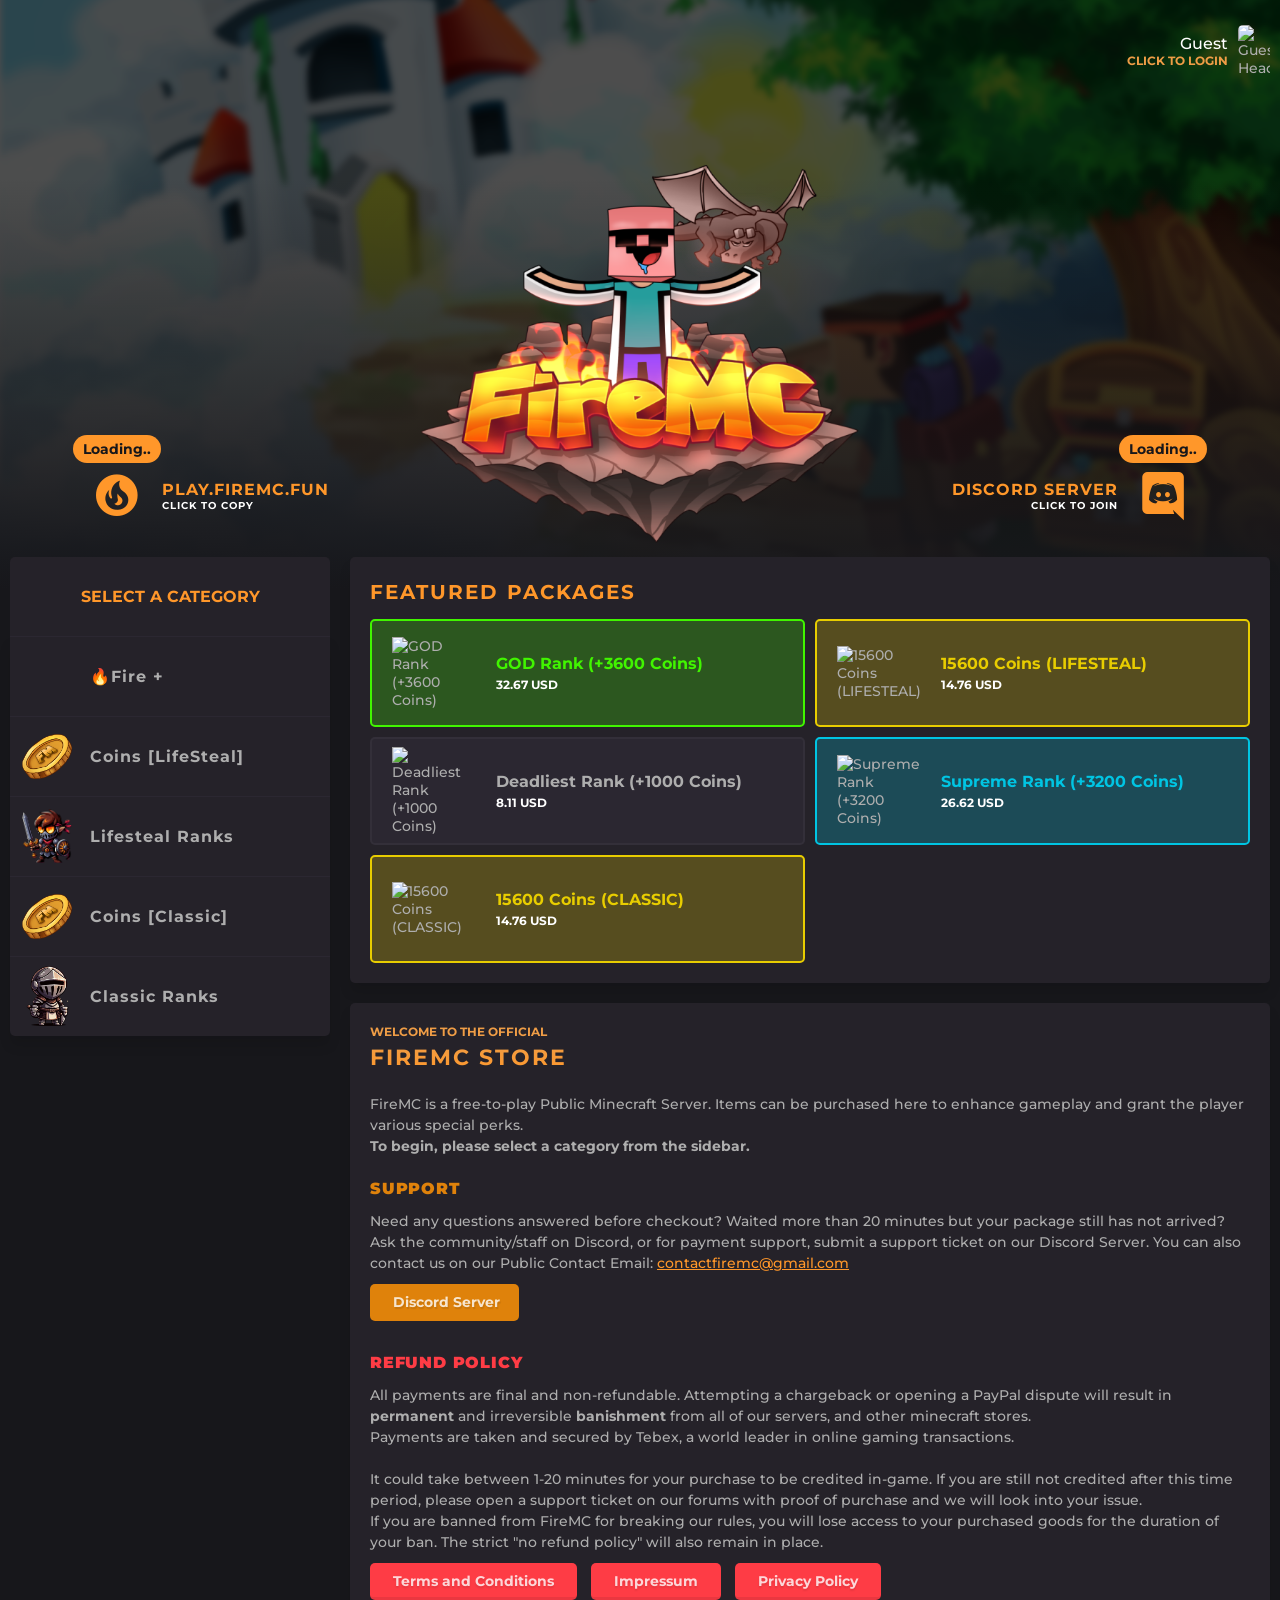
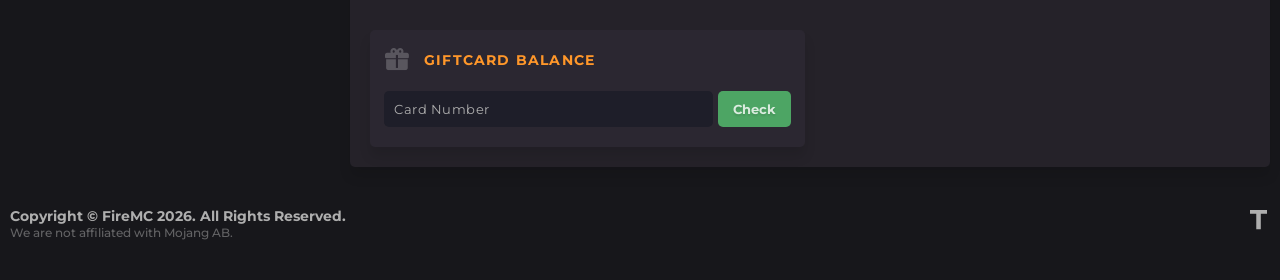
==== commit 10ed0fa6: "Replace website files" ====
--- a/index.html
+++ b/index.html
@@ -1,1034 +1,7168 @@
-<!DOCTYPE html>
-<?xml encoding="utf-8" ?><html lang="en" class="scroll-smooth">
-<head>
+<!--
+   © TripleZone 2022
+   Discord TripleZone#8501
+   Version: 4.9
+--><!DOCTYPE html><html lang="en"><head>
 <meta charset="utf-8">
-<meta name="viewport" content="width=device-width,initial-scale=1">
-<title>Home &middot; Battlepie</title>
-<meta name="description" content="Join hundreds of players exploring unique gamemodes, custom items, and a tight-knit community. Link your Discord to track stats, claim rewards, and stay connected.">
-<link rel="icon" href="images/logo-1783260029774.9911d.png">
+<meta http-equiv="X-UA-Compatible" content="IE=edge">
+<meta name="viewport" content="width=device-width, initial-scale=1">
+<title>FireMC | Welcome</title>
+
+<meta name="robots" content="index, follow, max-image-preview:large, max-snippet:-1, max-video-preview:-1">
+<meta name="og:type" content="website">
+<meta name="og:locale" content="en_EN">
+<meta name="og:image:width" content="1200">
+<meta name="og:image:height" content="630">
+<meta name="twitter:card" content="summary_large_image">
+
+<meta name="og:site_name" content="FireMC | Welcome">
+<meta name="og:title" content="FireMC | Welcome">
+<meta name="og:image" content="">
+<meta name="og:image:alt" content="FireMC | Welcome">
+<meta name="description" content="FireMC is a Minecraft Java & Bedrock Edition server that provides players with captivating and unique experience. This is the only official store for FireMC!">
+<meta name="og:description" content="FireMC is a Minecraft Java & Bedrock Edition server that provides players with captivating and unique experience. This is the only official store for FireMC!">    
+
+<link rel="shortcut icon" href="images/f407da8e525b1c96d3f8dfccf78d54c62f322ade.png">
+<meta name="theme-color" content="#ff920c">    
+
+    <style>
+        :root {
+            --logo_width: 460px;
+            --main-color: #ff972a;
+            --error-color: #fe3c45;
+            --hover-buy: #df820b;
+            --hover-sell: #d9373f;
+            --hover-info: #218bdf;
+            --background-color: #17171b;
+            --second-background: #252229;
+            --third-background: #2b2731;
+            --fourth-background: #1e1e29;
+            --package-border: #494949;
+            --primary-text-color: #ffffff;
+            --focus-text-color: #EF9D46;
+            --secondary-text-color: #aeaeae;
+            --cold-color: #EF9D46;
+            --green-button: #df820b;
+            --light-green: #f7971b;
+            --disable-button: #428954;
+            --font-family: Montserrat, sans-serif;
+            --tiny-font: 12px;
+            --small-font: 14px;
+            --medium-font: 16px;
+            --big-font: 18px;
+            --border-radius: 5px;
+            --header-img: url(images/1321420-b9788d6935f9b5f6c7954b4edb148bfe4ccca093.png);
+            --filter-shadow: rgba(246, 139, 69, 0.5);
+            --gradient-shadow: #d148413d;
+            --height-image: 590px;
+            --opacity-image: 1;
+            --blur-image: 0px;
+            --blur-image: 0px;
+            --gift-color: #9747ff !important;
+            --gift-background: rgba(151,71,255,.2588235294) !important;
+            --gift-accent-color: #cca6ff !important;
+            --gift-text-color: #FFFFFF !important;
+        }
+    </style>
+
+
+<link href="css/style.min.css" rel="stylesheet">
+
+<link rel="shortcut icon" href="images/f407da8e525b1c96d3f8dfccf78d54c62f322ade.png">
+
+<link rel="stylesheet" href="css/all.min.css">
+<link rel="stylesheet" href="css/materialdesignicons.min.css">
+<link href="https://fonts.googleapis.com/css2?family=Montserrat:ital,wght@0,100;0,200;0,300;0,400;0,500;0,600;0,700;0,800;0,900;1,100;1,200;1,300;1,400;1,500;1,600;1,700;1,800;1,900&display=swap" rel="stylesheet">
+<link rel="stylesheet" href="css/iziModal.min.css">
+<link rel="stylesheet" href="css/iziToast.min.css">
+<link rel="stylesheet" href="css/simplebar.css">
+<script async="" src="https://www.clarity.ms/tag/fxlepb8eap"></script><script type="text/javascript" async="" src="js/ga.js"></script><script type="text/javascript">
+    var _gaq = _gaq || [];
+
+    _gaq.push(['_setAccount', 'UA-36735942-3']);
+    _gaq.push(['_trackPageview']);
+
+    
+    (function () {
+        var ga = document.createElement('script'); ga.type = 'text/javascript'; ga.async = true;
+        ga.src = ('https:' == document.location.protocol ? 'https://ssl' : 'http://www') + '.google-analytics.com/ga.js';
+        var s = document.getElementsByTagName('script')[0]; s.parentNode.insertBefore(ga, s);
+    })();
+
+    const featuredProducts = new Map()
+</script>
+
+<link rel="stylesheet" type="text/css" href="css/toastify.min.css">
+<script type="text/javascript" src="https://cdn.jsdelivr.net/npm/toastify-js"></script>
+
+<style>
+    :root {
+	--tebex-legal-footer-background-color: var(--second-background);
+	--tebex-legal-footer-border-color: transparent;
+	--tebex-legal-footer-text-color: var(--second-text-color);
+  }
+  
+  .cta {
+	  font-weight: bold;
+	  font-size: 13px;
+	  border-radius: 5px;
+	  transition: all 0.2s ease-out;
+	  text-shadow: 1px 2px 1px rgba(0, 0, 0, 0.1);
+	  color: var(--primary-text-color);
+	  display: flex;
+	  align-items: center;
+	  justify-content: center;
+	  border: none;
+	  outline: none;
+	  text-decoration: none;
+  }
+  .cta[cta-type="buy"] {
+	  background: var(--green-button);
+	  gap: 5px;
+	  padding: 5px 10px;
+	  min-width: 120px;
+  }
+  .cta[cta-type="buy"]:where(:focus-visible, :hover) {
+	  background: var(--hover-buy);
+  }
+  .cta[cta-type="remove"] {
+	  background: var(--error-color);
+	  gap: 5px;
+	  padding: 5px 10px;
+	  min-width: 120px;
+  }
+  .cta[cta-type="remove"]:where(:focus-visible, :hover) {
+	  background: var(--hover-sell);
+  }
+  .cta[cta-type="info"] {
+	  background: #2196f3;
+	  width: 36px;
+	  height: 36px;
+  }
+  .cta[cta-type="info"]:where(:focus-visible, :hover) {
+	  background: var(--hover-info);
+  }
+  .cta:disabled {
+	  opacity: 0.5;
+	  pointer-events: none;
+	  user-select: none;
+	  cursor: not-allowed;
+  }
+  
+  .tooltip-arrow {
+	  border-top-color: var(--background-color) !important;
+  }
+  
+  .tooltip-inner {
+	  background: var(--background-color) !important;
+	  font-weight: bold !important;
+  }
+  
+  .header-splash {
+	  background: var(--header-img) no-repeat 50% / cover;
+	  height: var(--height-image);
+	  width: 100%;
+	  position: absolute;
+	  opacity: var(--opacity-image);
+	  -webkit-filter: blur(var(--blur-image));
+	  filter: blur(var(--blur-image));
+  }
+  
+  .splash__background {
+	  height: 100%;
+	  width: 100%;
+	  background: linear-gradient(
+		  transparent 0,
+		  rgba(0, 0, 0, 0) 30%,
+		  var(--background-color) 100%
+	  );
+  }
+  
+  .sidebar-round {
+	  border-bottom-right-radius: 5px;
+	  border-bottom-left-radius: 5px;
+  }
+  
+  .close-mobile {
+	  display: none;
+  }
+  
+  * {
+	  margin: 0;
+	  padding: 0;
+	  font-family: var(--font-family);
+  }
+  
+  *,
+  :after,
+  :before {
+	  box-sizing: border-box;
+  }
+  
+  ::-webkit-scrollbar {
+	  width: 8px;
+  }
+  
+  ::-webkit-scrollbar-thumb {
+	  background: var(--third-background);
+  }
+  
+  ::-webkit-scrollbar-track {
+	  background: var(--second-background);
+  }
+  
+  p {
+	  margin: 0;
+  }
+  
+  body {
+	  background: var(--background-color) !important;
+	  font-size: var(--small-font);
+	  color: var(--secondary-text-color);
+	  margin: 0;
+	  font-weight: 500;
+	  line-height: unset;
+  }
+  
+  .triplezone-wrapper {
+	  max-width: 1360px;
+	  margin: auto;
+	  padding: 0 10px;
+	  position: relative;
+  }
+  
+  #ipServer {
+	  cursor: context-menu;
+	  opacity: 0;
+	  outline: 0;
+	  border: none;
+	  position: fixed;
+  }
+  
+  #loader {
+	  height: 100%;
+	  position: absolute;
+	  background: rgba(0, 0, 0, 0.5);
+	  width: 100%;
+	  left: 0;
+	  top: 0;
+	  bottom: 0;
+	  right: 0;
+	  z-index: 1;
+	  border-radius: 0;
+	  backdrop-filter: blur(2px);
+	  -webkit-backdrop-filter: blur(2px);
+  }
+  
+  #loader-giftcard {
+	  height: 100%;
+	  position: absolute;
+	  background: rgba(0, 0, 0, 0.74);
+	  width: 100%;
+	  left: 0;
+	  top: 0;
+	  bottom: 0;
+	  right: 0;
+	  z-index: 1;
+	  border-radius: 5px;
+  }
+  
+  .alerta-giftcard {
+	  margin: 10px 0 0;
+	  color: #fff;
+	  background: #4da564;
+	  padding: 10px 20px;
+	  color: #ffffff;
+	  display: inline-block;
+	  border-radius: 5px;
+	  display: none;
+  }
+  
+  .alerta-eroare {
+	  color: #d8000c !important;
+	  background-color: #ffd2d2 !important;
+  }
+  
+  .alerta-succes {
+	  color: #4f8a10 !important;
+	  background-color: #dff2bf !important;
+  }
+  
+  .loader-hide {
+	  display: none;
+  }
+  
+  .lds-ring {
+	  display: inline-block;
+	  position: absolute;
+	  width: 80px;
+	  height: 80px;
+	  left: 50%;
+	  top: 50%;
+	  -webkit-transform: translate(-50%, -50%);
+	  transform: translate(-50%, -50%);
+  }
+  
+  .lds-ring div {
+	  -webkit-box-sizing: border-box;
+	  box-sizing: border-box;
+	  display: block;
+	  position: absolute;
+	  width: 64px;
+	  height: 64px;
+	  margin: 8px;
+	  border: 8px solid #fff;
+	  border-radius: 50%;
+	  -webkit-animation: lds-ring 1.2s cubic-bezier(0.5, 0, 0.5, 1) infinite;
+	  animation: lds-ring 1.2s cubic-bezier(0.5, 0, 0.5, 1) infinite;
+	  border-color: #fff transparent transparent transparent;
+  }
+  
+  .lds-ring div:nth-child(1) {
+	  -webkit-animation-delay: -0.45s;
+	  animation-delay: -0.45s;
+  }
+  
+  .lds-ring div:nth-child(2) {
+	  -webkit-animation-delay: -0.3s;
+	  animation-delay: -0.3s;
+  }
+  
+  .lds-ring div:nth-child(3) {
+	  -webkit-animation-delay: -0.15s;
+	  animation-delay: -0.15s;
+  }
+  
+  @-webkit-keyframes lds-ring {
+	  0% {
+		  -webkit-transform: rotate(0deg);
+		  transform: rotate(0deg);
+	  }
+	  100% {
+		  -webkit-transform: rotate(360deg);
+		  transform: rotate(360deg);
+	  }
+  }
+  @keyframes lds-ring {
+	  0% {
+		  -webkit-transform: rotate(0deg);
+		  transform: rotate(0deg);
+	  }
+	  100% {
+		  -webkit-transform: rotate(360deg);
+		  transform: rotate(360deg);
+	  }
+  }
+  #modal {
+	  background: var(--second-background);
+  }
+  
+  a {
+	  color: var(--main-color);
+  }
+  
+  img {
+	  max-width: 100%;
+  }
+  
+  @keyframes scaleAnimation {
+	  0% {
+		  opacity: 0;
+		  transform: scale(1.5);
+	  }
+	  100% {
+		  opacity: 1;
+		  transform: scale(1);
+	  }
+  }
+  @keyframes drawCircle {
+	  0% {
+		  stroke-dashoffset: 151px;
+	  }
+	  100% {
+		  stroke-dashoffset: 0;
+	  }
+  }
+  @keyframes drawCheck {
+	  0% {
+		  stroke-dashoffset: 36px;
+	  }
+	  100% {
+		  stroke-dashoffset: 0;
+	  }
+  }
+  @keyframes fadeOut {
+	  0% {
+		  opacity: 1;
+	  }
+	  100% {
+		  opacity: 0;
+	  }
+  }
+  @keyframes fadeIn {
+	  0% {
+		  opacity: 0;
+	  }
+	  100% {
+		  opacity: 1;
+	  }
+  }
+  .animated {
+	  display: none;
+	  position: absolute;
+	  left: 44%;
+	  top: 38%;
+	  -webkit-transform: translate(-50%, -50%);
+	  transform: translate(-50%, -50%);
+  }
+  
+  #successAnimationCircle {
+	  stroke-dasharray: 151px 151px;
+	  stroke: var(--main-color);
+  }
+  
+  #successAnimationCheck {
+	  stroke-dasharray: 36px 36px;
+	  stroke: var(--main-color);
+  }
+  
+  #successAnimationResult {
+	  fill: var(--main-color);
+	  opacity: 0;
+  }
+  
+  #successAnimation.animated {
+	  animation: 1s ease-out 0s 1 both scaleAnimation;
+  }
+  #successAnimation.animated #successAnimationCircle {
+	  animation: 1s cubic-bezier(0.77, 0, 0.175, 1) 0s 1 both drawCircle,
+		  0.3s linear 0.9s 1 both fadeOut;
+  }
+  #successAnimation.animated #successAnimationCheck {
+	  animation: 1s cubic-bezier(0.77, 0, 0.175, 1) 0s 1 both drawCheck,
+		  0.3s linear 0.9s 1 both fadeOut;
+  }
+  #successAnimation.animated #successAnimationResult {
+	  animation: 0.3s linear 0.9s both fadeIn;
+  }
+  
+  @keyframes glowitem {
+	  0% {
+		  filter: drop-shadow(0px 0px 5px var(--filter-shadow));
+	  }
+	  100% {
+		  filter: drop-shadow(0px 0px 10px var(--filter-shadow));
+	  }
+  }
+  .payment--mod {
+	  text-align: center;
+  }
+  .payment--mod svg {
+	  width: 64px;
+	  height: auto;
+	  margin: auto;
+	  display: block;
+	  margin-bottom: 10px;
+  }
+  .payment--mod .payment-title {
+	  font-size: 16px;
+	  font-weight: bold;
+	  color: var(--primary-text-color);
+  }
+  @keyframes pulse {
+	  0% {
+		  transform: scale(1);
+	  }
+	  50% {
+		  transform: scale(1.06);
+	  }
+	  100% {
+		  transform: scale(1);
+	  }
+  }
+  [animation-logo="pulse"] {
+	  animation: pulse 4s infinite;
+  }
+  
+  .triplezone-header {
+	  position: relative;
+	  padding-top: 25px;
+  }
+  .triplezone-header .prioritate {
+	  position: relative;
+	  z-index: 10;
+  }
+  .triplezone-header .top-bar {
+	  display: flex;
+	  align-items: center;
+	  justify-content: space-between;
+  }
+  .triplezone-header .top-bar .back-btn {
+	  text-decoration: none;
+	  display: inline-block;
+	  color: rgba(255, 255, 255, 0.45);
+	  background: rgba(255, 255, 255, 0.15);
+	  font-weight: 700;
+	  padding: 12px 20px;
+	  border-radius: 40px;
+	  font-size: var(--small-font);
+	  transition: all 0.2s ease-out;
+	  backdrop-filter: blur(5px);
+  }
+  .triplezone-header .top-bar .back-btn span {
+	  display: none;
+  }
+  .triplezone-header .top-bar .back-btn i {
+	  font-size: 18px;
+	  display: inline-block;
+	  vertical-align: middle;
+	  transition: all 0.2s ease-out;
+  }
+  .triplezone-header .top-bar .back-btn:hover {
+	  color: rgba(255, 255, 255, 0.75);
+  }
+  .triplezone-header .top-bar .back-btn:hover i {
+	  margin-right: 5px;
+  }
+  .triplezone-header .top-bar .profile-avatar {
+	  display: flex;
+	  align-items: center;
+	  cursor: pointer;
+	  margin-left: auto;
+  }
+  .triplezone-header .top-bar .profile-avatar .profile-description {
+	  text-align: right;
+	  margin-right: 10px;
+  }
+  .triplezone-header .top-bar .profile-avatar .profile-description p {
+	  transition: all 0.2s ease-out;
+  }
+  .triplezone-header
+	  .top-bar
+	  .profile-avatar
+	  .profile-description
+	  .profile-title {
+	  font-size: var(--medium-font);
+	  color: var(--primary-text-color);
+	  font-weight: 500;
+  }
+  .triplezone-header
+	  .top-bar
+	  .profile-avatar
+	  .profile-description
+	  .profile-description-text {
+	  font-size: var(--tiny-font);
+	  color: var(--focus-text-color);
+	  text-transform: uppercase;
+	  font-weight: 700;
+  }
+  .triplezone-header .top-bar .profile-avatar .profile-head {
+	  position: relative;
+  }
+  .triplezone-header .top-bar .profile-avatar .profile-head .helmet {
+	  position: absolute;
+	  top: -14px;
+	  left: 50%;
+	  -webkit-transform: translateX(-50%);
+	  transform: translateX(-50%);
+	  max-width: 27px;
+  }
+  .triplezone-header .top-bar .profile-avatar .profile-head .avatar-head {
+	  border-radius: 5px;
+	  max-width: 32px;
+  }
+  .triplezone-header .top-bar .profile-avatar .profile-head .placeholder-items {
+	  position: absolute;
+	  right: -30px;
+	  top: -10px;
+	  background: var(--focus-text-color);
+	  color: hsla(0, 0%, 0%, 0.85);
+	  border: 2px solid var(--primary-text-color);
+	  padding: 3px 6px;
+	  font-weight: bold;
+	  border-radius: 40px;
+	  display: none;
+  }
+  .triplezone-header .top-bar .profile-avatar:hover p {
+	  margin-right: 5px;
+  }
+  .triplezone-header .triplezone-header-g {
+	  display: grid;
+	  grid-template-columns: repeat(3, 1fr);
+	  grid-template-areas: "minecraft logo discord";
+	  place-items: center;
+	  margin-top: 50px;
+  }
+  @media (max-width: 968px) {
+	  .triplezone-header .triplezone-header-g {
+		  display: grid;
+		  grid-template-columns: repeat(2, 1fr);
+		  grid-template-areas: "logo logo" "discord minecraft";
+		  gap: 40px;
+	  }
+  }
+  .triplezone-header .triplezone-header-g .widget {
+	  display: flex;
+	  align-items: center;
+	  margin-top: auto;
+	  padding: 10px 30px;
+	  border-top-left-radius: 10px;
+	  border-top-right-radius: 10px;
+	  transition: all 0.2s ease-out;
+	  cursor: pointer;
+	  text-decoration: none;
+  }
+  .triplezone-header .triplezone-header-g .widget i {
+	  color: var(--main-color);
+	  font-size: 50px;
+  }
+  .triplezone-header .triplezone-header-g .widget .widget-icon {
+	  position: relative;
+  }
+  .triplezone-header .triplezone-header-g .widget .widget-icon span {
+	  position: absolute;
+	  top: -31px;
+	  background: var(--second-background);
+	  padding: 5px 10px;
+	  left: 50%;
+	  transform: translateX(-50%);
+	  border-radius: 40px;
+	  background: var(--main-color);
+	  color: var(--background-color);
+	  font-weight: bold;
+  }
+  .triplezone-header .triplezone-header-g .widget .description-widget {
+	  margin-left: 20px;
+	  letter-spacing: 1px;
+  }
+  @media (max-width: 968px) {
+	  .triplezone-header .triplezone-header-g .widget .description-widget {
+		  display: none;
+	  }
+  }
+  .triplezone-header
+	  .triplezone-header-g
+	  .widget
+	  .description-widget
+	  .widget-title {
+	  font-weight: 700;
+	  text-transform: uppercase;
+	  font-size: var(--medium-font);
+	  color: var(--main-color);
+  }
+  .triplezone-header
+	  .triplezone-header-g
+	  .widget
+	  .description-widget
+	  .widget-description {
+	  color: var(--primary-text-color);
+	  font-size: 10px;
+	  font-weight: 700;
+	  text-transform: uppercase;
+  }
+  .triplezone-header .triplezone-header-g .widget:hover {
+	  filter: drop-shadow(0px 0px 5px var(--filter-shadow));
+  }
+  .triplezone-header .triplezone-header-g .discord-widget {
+	  grid-area: discord;
+  }
+  @media (max-width: 968px) {
+	  .triplezone-header .triplezone-header-g .discord-widget {
+		  justify-self: end;
+	  }
+  }
+  .triplezone-header .triplezone-header-g .discord-widget p {
+	  text-align: right;
+  }
+  .triplezone-header .triplezone-header-g .discord-widget .description-widget {
+	  margin-right: 20px;
+	  margin-left: 0;
+  }
+  .triplezone-header .triplezone-header-g .minecraft-widget {
+	  grid-area: minecraft;
+	  order: 2;
+	  margin-top: 10px;
+  }
+  @media (max-width: 968px) {
+	  .triplezone-header .triplezone-header-g .minecraft-widget {
+		  justify-self: start;
+	  }
+  }
+  .triplezone-header .header-logo {
+	  position: relative;
+	  top: 0px;
+	  grid-area: logo;
+  }
+  .triplezone-header .header-logo .header-logo-image {
+	  max-width: var(--logo_width);
+  }
+  .triplezone-header .header-logo .logo-particles img {
+	  position: absolute;
+	  max-width: 64px;
+	  width: 32px;
+  }
+  .triplezone-header .header-logo .logo-particles img:nth-child(1) {
+	  animation: logo-particle-1 4.5s;
+	  animation-direction: alternate;
+	  animation-timing-function: cubic-bezier(0.5, 0.05, 1, 0.5);
+	  animation-iteration-count: infinite;
+	  top: 0;
+  }
+  .triplezone-header .header-logo .logo-particles img:nth-child(2) {
+	  top: 30px;
+	  right: 0;
+	  animation: logo-particle-2 4.5s;
+	  animation-direction: alternate;
+	  animation-timing-function: cubic-bezier(0.5, 0.05, 1, 0.5);
+	  animation-iteration-count: infinite;
+  }
+  @keyframes logo-particle-1 {
+	  from {
+		  transform: translate3d(0, 0, 0);
+	  }
+	  to {
+		  width: 54px;
+		  transform: translate3d(0, -25px, 0);
+	  }
+  }
+  @keyframes logo-particle-2 {
+	  from {
+		  transform: translate3d(0, 0, 0);
+	  }
+	  to {
+		  width: 64px;
+		  transform: translate3d(0, 25px, 0);
+	  }
+  }
+  
+  .triplezone__second--nav {
+	  background: var(--second-background);
+	  border-radius: 5px;
+	  margin-top: 33px;
+	  box-shadow: 0 10px 12px rgba(0, 0, 0, 0.1);
+	  display: none;
+	  position: relative;
+  }
+  .triplezone__second--nav .second__nav--list {
+	  list-style: none;
+	  display: flex;
+	  margin: 0;
+	  align-items: center;
+  }
+  .triplezone__second--nav
+	  .second__nav--list
+	  .list__second--nav
+	  .list__second__category--link {
+	  padding: 35px 20px 35px 53px;
+	  display: block;
+	  color: var(--secondary-text-color);
+	  position: relative;
+	  text-decoration: none;
+	  font-size: 15px;
+	  font-weight: 600;
+	  transition: all 0.2s ease-out;
+  }
+  .triplezone__second--nav
+	  .second__nav--list
+	  .list__second--nav
+	  .list__second__category--link::before {
+	  content: "";
+	  position: absolute;
+	  top: 0;
+	  left: 12px;
+	  width: 35px;
+	  height: 100%;
+	  display: block;
+	  background-size: contain !important;
+	  transition: all 0.2s ease-out;
+  }
+  .triplezone__second--nav
+	  .second__nav--list
+	  .list__second--nav
+	  .list__second__category--link::after {
+	  position: absolute;
+	  top: 0;
+	  left: 0;
+	  width: 1px;
+	  height: 27px;
+	  background: rgba(255, 255, 255, 0.1215686275);
+	  content: "";
+	  top: 50%;
+	  transform: translateY(-50%);
+  }
+  .triplezone__second--nav
+	  .second__nav--list
+	  .list__second--nav
+	  .list__second__category--link:hover {
+	  color: #fff;
+  }
+  .triplezone__second--nav
+	  .second__nav--list
+	  .list__second--nav
+	  .list__second__category--link:hover::before {
+	  transform: scale(1.1);
+  }
+  .triplezone__second--nav
+	  .second__nav--list
+	  .list__second--nav:first-child
+	  .list__second__category--link::after {
+	  display: none;
+  }
+  .triplezone__second--nav .second__nav--list .triplezone__second--dropdown {
+	  list-style: none;
+	  position: absolute;
+	  background: var(--third-background);
+	  width: max-content;
+	  margin: 10px 0 0 0;
+	  z-index: 1;
+	  border-radius: 5px;
+	  box-shadow: 0 10px 12px rgba(0, 0, 0, 0.1);
+	  display: none;
+  }
+  .triplezone__second--nav .second__nav--list .triplezone__second--dropdown li a {
+	  color: inherit;
+	  text-decoration: none;
+	  padding: 20px;
+	  /* width: 100%; */
+	  display: block;
+	  transition: all 0.2s ease-out;
+	  border-bottom: 1px solid rgba(255, 255, 255, 0.0392156863);
+  }
+  .triplezone__second--nav
+	  .second__nav--list
+	  .triplezone__second--dropdown
+	  li
+	  a:hover {
+	  color: #fff;
+  }
+  .triplezone__second--nav
+	  .second__nav--list
+	  .triplezone__second--dropdown
+	  li:last-child
+	  a {
+	  border-bottom: none;
+  }
+  .triplezone__second--nav .rotire-carret {
+	  -webkit-transform: rotate(180deg);
+	  transform: rotate(180deg);
+  }
+  .triplezone__second--nav i {
+	  -webkit-transition: all 0.2s ease-in-out;
+	  transition: all 0.2s ease-in-out;
+	  font-size: 20px;
+	  display: inline-block;
+  }
+  
+  .active-dropdown .list__second__category--link {
+	  color: var(--cold-color) !important;
+  }
+  
+  .gift {
+	  position: absolute;
+	  top: -21px;
+	  width: 40px;
+	  height: 40px;
+	  background: var(--main-color);
+	  border-radius: 50%;
+	  text-align: center;
+	  line-height: 40px;
+	  cursor: pointer;
+	  transition: all 0.2s ease-out;
+  }
+  .gift:hover i {
+	  color: var(--primary-text-color);
+  }
+  .gift i {
+	  font-size: 20px;
+	  color: rgba(255, 255, 255, 0.5294117647);
+	  transition: all 0.2s ease-out;
+  }
+  
+  .iziToast > .iziToast-body .iziToast-texts {
+	  display: flex !important;
+	  flex-direction: column !important;
+  }
+  
+  .__disabled--button {
+	  opacity: 0.5;
+	  pointer-events: none;
+  }
+  
+  .category__list .category__list--item {
+	  display: flex;
+	  border: 1px solid var(--third-background);
+	  padding: 15px;
+	  align-items: center;
+	  justify-content: space-between;
+	  background: rgba(0, 0, 0, 0.1215686275);
+	  margin-bottom: 10px;
+  }
+  @media (max-width: 550px) {
+	  .category__list .category__list--item {
+		  flex-direction: column;
+	  }
+  }
+  .category__list .category__list--item .item-flex-end {
+	  display: flex;
+	  align-items: center;
+	  gap: 20px;
+  }
+  @media (max-width: 550px) {
+	  .category__list .category__list--item .item-flex-end {
+		  flex-direction: column;
+		  gap: 10px;
+	  }
+  }
+  .category__list .category__list--item .category__list__item--title {
+	  display: flex;
+	  flex-direction: column;
+	  gap: 5px;
+  }
+  @media (max-width: 550px) {
+	  .category__list .category__list--item .category__list__item--title {
+		  flex-direction: column-reverse;
+		  align-items: center;
+	  }
+  }
+  .category__list .category__list--item .category__list__item--title p {
+	  font-size: 16px;
+  }
+  .category__list
+	  .category__list--item
+	  .category__list__item--title
+	  .countdown__title {
+	  background: var(--error-color);
+	  padding: 5px;
+	  display: block;
+	  border-radius: 100vmax;
+	  color: #fff;
+	  min-width: 9rem;
+	  text-align: center;
+  }
+  @media (max-width: 550px) {
+	  .category__list
+		  .category__list--item
+		  .category__list__item--title
+		  .countdown__title {
+		  margin-bottom: 10px;
+	  }
+  }
+  .category__list .category__list--item .category__list__item--price {
+	  display: flex;
+	  flex-direction: column;
+	  text-align: right;
+  }
+  @media (max-width: 550px) {
+	  .category__list .category__list--item .category__list__item--price {
+		  flex-direction: row;
+		  gap: 10px;
+		  align-items: center;
+	  }
+  }
+  .category__list .category__list--item .category__list__item--price p {
+	  color: var(--main-color);
+	  font-weight: bold;
+  }
+  .category__list .category__list--item .category__list__item--price p del {
+	  font-size: var(--tiny-font);
+	  color: var(--error-color);
+	  font-weight: 500;
+  }
+  .category__list .category__list--item .category__list__item--buttons {
+	  gap: 5px;
+	  display: flex;
+  }
+  
+  .category__list--with--images {
+	  display: grid;
+	  grid-template-columns: repeat(auto-fill, minmax(min(14rem, 100%), 1fr));
+	  gap: 7.5px;
+  }
+  .category__list--with--images .countdown__title {
+	  background: var(--error-color);
+	  color: var(--primary-text-color);
+	  padding: 5px 10px;
+	  border-radius: 100vmax;
+	  position: absolute;
+	  top: -12px;
+	  left: 50%;
+	  transform: translateX(-50%);
+	  width: max-content;
+  }
+  .category__list--with--images .category__list--item {
+	  background: var(--third-background);
+	  border-radius: 5px;
+	  border: 1px solid var(--package-border);
+	  padding: 20px;
+	  position: relative;
+  }
+  .category__list--with--images
+	  .category__list--item
+	  .category__list__item--title
+	  img {
+	  margin: auto;
+	  display: block;
+	  max-width: 165px;
+	  max-height: 143px;
+	  cursor: pointer;
+  }
+  .category__list--with--images
+	  .category__list--item
+	  .category__list__item--details {
+	  margin-left: auto;
+	  display: flex;
+	  flex-direction: column;
+  }
+  .category__list--with--images
+	  .category__list--item
+	  .category__list__item--details
+	  .__item--title {
+	  color: var(--primary-text-color);
+	  font-weight: bold;
+	  text-align: center;
+	  margin: 10px 0;
+	  word-break: break-all;
+  }
+  .category__list--with--images
+	  .category__list--item
+	  .category__list__item--details
+	  .__item__price--list {
+	  display: flex;
+	  justify-content: center;
+	  align-items: center;
+  }
+  .category__list--with--images
+	  .category__list--item
+	  .category__list__item--details
+	  .__item__price--list
+	  .__item--discount {
+	  font-size: 12px;
+	  color: var(--error-color);
+	  margin-right: 5px;
+  }
+  .category__list--with--images
+	  .category__list--item
+	  .category__list__item--details
+	  .__item__price--list
+	  .__item--price {
+	  display: inline-block;
+	  color: var(--cold-color);
+	  font-weight: bold;
+	  font-size: 14px;
+  }
+  .category__list--with--images
+	  .category__list--item
+	  .category__list__item--buttons {
+	  margin-top: 10px;
+	  display: grid;
+	  grid-template-columns: auto 1fr;
+	  gap: 5px;
+  }
+  .category__list--with--images .upgrade--icon {
+	  background: none !important;
+	  border: none !important;
+	  text-align: center;
+  }
+  .category__list--with--images .upgrade--icon i {
+	  font-size: 84px;
+	  display: inline-block;
+	  transform: rotate(90deg);
+	  background: linear-gradient(to bottom, #e72c83 0%, #a742c6 100%);
+	  -webkit-background-clip: text;
+	  -moz-background-clip: text;
+	  background-clip: text;
+	  -webkit-text-fill-color: transparent;
+	  transition: all 0.2s ease-out;
+  }
+  @media (max-width: 668px) {
+	  .category__list--with--images .upgrade--icon i {
+		  transform: rotate(180deg);
+	  }
+  }
+  .category__list--with--images .hided__upgrade--icon {
+	  opacity: 0.5;
+  }
+  .category__list--with--images .hided__upgrade {
+	  display: none;
+  }
+  .category__list--with--images .category__list--upgrade {
+	  background: var(--third-background);
+	  border-radius: 5px;
+	  border: 1px solid var(--package-border);
+	  padding: 0;
+	  padding-top: 10px;
+	  position: relative;
+  }
+  .category__list--with--images
+	  .category__list--upgrade
+	  .category__list__item--title
+	  img {
+	  margin: auto;
+	  display: block;
+	  max-width: 120px;
+	  cursor: pointer;
+  }
+  .category__list--with--images
+	  .category__list--upgrade
+	  .category__list__item--details {
+	  margin-left: auto;
+	  display: flex;
+	  flex-direction: column;
+  }
+  .category__list--with--images
+	  .category__list--upgrade
+	  .category__list__item--details
+	  .__item--title {
+	  color: var(--primary-text-color);
+	  font-weight: bold;
+	  text-align: center;
+	  margin: 10px 0;
+  }
+  .category__list--with--images
+	  .category__list--upgrade
+	  .category__list__item--details
+	  .__item__price--list {
+	  display: flex;
+	  justify-content: center;
+	  align-items: center;
+	  position: absolute;
+	  top: -8px;
+	  right: 10px;
+	  background: var(--package-border);
+	  padding: 5px 10px;
+	  border-radius: 5px;
+	  box-shadow: 0 10px 12px rgba(0, 0, 0, 0.1);
+  }
+  .category__list--with--images
+	  .category__list--upgrade
+	  .category__list__item--details
+	  .__item__price--list
+	  .__item--discount {
+	  font-size: 12px;
+	  color: var(--error-color);
+	  margin-right: 5px;
+  }
+  .category__list--with--images
+	  .category__list--upgrade
+	  .category__list__item--details
+	  .__item__price--list
+	  .__item--price {
+	  display: inline-block;
+	  color: var(--main-color);
+	  font-weight: bold;
+	  font-size: 14px;
+  }
+  .category__list--with--images
+	  .category__list--upgrade
+	  .category__list__item--buttons {
+	  margin-top: 10px;
+	  display: flex;
+  }
+  
+  .category__list--upgrades {
+	  grid-template-columns: repeat(3, 1fr);
+	  margin: 20px 0;
+	  align-items: center;
+  }
+  @media (max-width: 668px) {
+	  .category__list--upgrades {
+		  grid-template-columns: repeat(1, 1fr);
+	  }
+  }
+  
+  .change__data__upgrade--package {
+	  display: none;
+	  cursor: pointer;
+  }
+  
+  p.upgrade__category--title {
+	  font-weight: bold;
+	  font-size: 16px;
+	  color: #fff;
+  }
+  
+  #ranks-upgrades {
+	  background: var(--second-background);
+  }
+  #ranks-upgrades .rank-selected {
+	  background: var(--gradient-shadow) !important;
+	  border: 1px solid var(--main-color) !important;
+  }
+  #ranks-upgrades .ranks--body {
+	  padding: 20px;
+  }
+  #ranks-upgrades .ranks--body .ranks__upgrades--flex {
+	  display: grid;
+	  grid-template-columns: repeat(3, 1fr);
+	  gap: 10px;
+	  margin-top: 10px;
+  }
+  @media (max-width: 968px) {
+	  #ranks-upgrades .ranks--body .ranks__upgrades--flex {
+		  grid-template-columns: repeat(2, 1fr);
+	  }
+  }
+  @media (max-width: 568px) {
+	  #ranks-upgrades .ranks--body .ranks__upgrades--flex {
+		  grid-template-columns: repeat(1, 1fr);
+	  }
+  }
+  #ranks-upgrades .ranks--body .ranks__upgrades--flex .category__list--upgrade {
+	  background: var(--third-background);
+	  border-radius: 5px;
+	  border: 1px solid var(--package-border);
+	  padding: 0;
+	  position: relative;
+  }
+  #ranks-upgrades
+	  .ranks--body
+	  .ranks__upgrades--flex
+	  .category__list--upgrade
+	  .category__list__item--title
+	  img {
+	  margin: auto;
+	  display: block;
+	  max-width: 120px;
+	  cursor: pointer;
+  }
+  #ranks-upgrades
+	  .ranks--body
+	  .ranks__upgrades--flex
+	  .category__list--upgrade
+	  .category__list__item--details {
+	  margin-left: auto;
+	  display: flex;
+	  flex-direction: column;
+  }
+  #ranks-upgrades
+	  .ranks--body
+	  .ranks__upgrades--flex
+	  .category__list--upgrade
+	  .category__list__item--details
+	  .__item--title {
+	  color: var(--primary-text-color);
+	  font-weight: bold;
+	  text-align: center;
+	  margin: 10px 0;
+  }
+  #ranks-upgrades
+	  .ranks--body
+	  .ranks__upgrades--flex
+	  .category__list--upgrade
+	  .category__list__item--details
+	  .__item__price--list {
+	  display: flex;
+	  justify-content: center;
+	  align-items: center;
+	  position: absolute;
+	  top: -8px;
+	  right: 10px;
+	  background: var(--package-border);
+	  padding: 5px 10px;
+	  border-radius: 5px;
+	  box-shadow: 0 10px 12px rgba(0, 0, 0, 0.1);
+  }
+  #ranks-upgrades
+	  .ranks--body
+	  .ranks__upgrades--flex
+	  .category__list--upgrade
+	  .category__list__item--details
+	  .__item__price--list
+	  .__item--discount {
+	  font-size: 12px;
+	  color: var(--error-color);
+	  margin-right: 5px;
+  }
+  #ranks-upgrades
+	  .ranks--body
+	  .ranks__upgrades--flex
+	  .category__list--upgrade
+	  .category__list__item--details
+	  .__item__price--list
+	  .__item--price {
+	  display: inline-block;
+	  color: var(--main-color);
+	  font-weight: bold;
+	  font-size: 14px;
+  }
+  #ranks-upgrades
+	  .ranks--body
+	  .ranks__upgrades--flex
+	  .category__list--upgrade
+	  .category__list__item--buttons {
+	  margin-top: 10px;
+	  display: flex;
+  }
+  
+  .upgrade--btn {
+	  font-weight: bold;
+	  padding: 20px 10px;
+	  color: #fff !important;
+	  font-size: 13px;
+	  border-radius: 5px;
+	  margin: auto;
+	  background: var(--green-button);
+	  border: none;
+	  -webkit-transition: all 0.2s ease-out;
+	  transition: all 0.2s ease-out;
+	  text-shadow: 1px 2px 1px rgba(0, 0, 0, 0.1);
+	  width: 100%;
+	  text-transform: uppercase;
+	  outline: none;
+	  display: block;
+	  text-align: center;
+	  text-decoration: none !important;
+  }
+  .upgrade--btn:hover {
+	  background: var(--hover-buy);
+  }
+  
+  .upgrade__btn--disabled {
+	  cursor: not-allowed;
+	  pointer-events: none;
+	  opacity: 0.5;
+  }
+  
+  .no__choosen--upgrade {
+	  height: 157px;
+	  display: flex;
+	  align-items: center;
+	  justify-content: center;
+	  text-align: center;
+	  cursor: pointer;
+  }
+  .no__choosen--upgrade .category__list__item--title p:first-child {
+	  font-size: 16px;
+	  font-weight: bold;
+	  color: var(--main-color);
+  }
+  .no__choosen--upgrade .category__list__item--title p:nth-child(2) {
+	  text-transform: uppercase;
+	  font-size: 12px;
+  }
+  
+  .cta-span-2 {
+	  grid-column: span 2;
+	  min-height: 36px;
+  }
+  
+  .mobile-enabled {
+	  display: block !important;
+  }
+  
+  .mobile-icon {
+	  font-size: 26px;
+	  vertical-align: middle;
+	  margin-right: 10px;
+	  filter: drop-shadow(0px 0px 5px rgba(var(--filter-shadow), 1));
+  }
+  
+  .swal-modal {
+	  padding: 20px !important;
+	  background: var(--third-background) !important;
+  }
+  
+  .swal-footer .swal-button {
+	  background-color: var(--main-color) !important;
+	  border-radius: 5px !important;
+	  padding: 12px 50px !important;
+	  border-bottom: 3px solid rgba(0, 0, 0, 0.08);
+	  outline: none !important;
+  }
+  
+  .swal-footer {
+	  text-align: center;
+  }
+  
+  .swal-title:not(:last-child) {
+	  margin-bottom: 0;
+	  text-transform: uppercase;
+	  font-weight: 900 !important;
+	  letter-spacing: 1.5px;
+	  color: var(--primary-text-color) !important;
+  }
+  
+  .swal-text {
+	  color: var(--secondary-text-color) !important;
+  }
+  
+  .body--with-sidebar,
+  .checkout__page {
+	  display: grid;
+	  margin-top: 20px;
+  }
+  .body--with-sidebar img,
+  .checkout__page img {
+	  max-width: 100%;
+  }
+  .body--with-sidebar .triplezone-sidebar,
+  .checkout__page .triplezone-sidebar {
+	  margin-bottom: 20px;
+  }
+  .body--with-sidebar .triplezone-sidebar .chains,
+  .checkout__page .triplezone-sidebar .chains {
+	  display: flex;
+	  align-items: center;
+	  justify-content: space-evenly;
+  }
+  .body--with-sidebar .triplezone-sidebar .chains img,
+  .checkout__page .triplezone-sidebar .chains img {
+	  max-width: 14px;
+  }
+  .body--with-sidebar .triplezone-sidebar .sidebar-header,
+  .checkout__page .triplezone-sidebar .sidebar-header {
+	  background: var(--second-background);
+	  padding: 30px 20px;
+	  border-top-left-radius: var(--border-radius);
+	  border-top-right-radius: var(--border-radius);
+	  cursor: pointer;
+	  position: relative;
+  }
+  .body--with-sidebar .triplezone-sidebar .sidebar-header p,
+  .checkout__page .triplezone-sidebar .sidebar-header p {
+	  color: var(--main-color);
+	  text-align: left;
+	  font-weight: bold;
+	  text-transform: uppercase;
+	  font-size: var(--medium-font);
+  }
+  .body--with-sidebar .triplezone-sidebar .sidebar-nav,
+  .checkout__page .triplezone-sidebar .sidebar-nav {
+	  background: var(--second-background);
+	  border-bottom-left-radius: var(--border-radius);
+	  border-bottom-right-radius: var(--border-radius);
+	  box-shadow: 0 10px 12px rgba(0, 0, 0, 0.1);
+	  display: none;
+	  position: relative;
+  }
+  .body--with-sidebar .triplezone-sidebar .sidebar-nav .link__active,
+  .checkout__page .triplezone-sidebar .sidebar-nav .link__active {
+	  border-left: 4px solid var(--cold-color);
+	  color: var(--cold-color) !important;
+	  background: var(--cold-color); /* The Fallback */
+	  background: linear-gradient(
+		  90deg,
+		  rgba(var(--cold-color), 0.15) 0%,
+		  var(--third-background) 35%
+	  ) !important;
+	  overflow: hidden;
+  }
+  .body--with-sidebar .triplezone-sidebar .sidebar-nav .link__active::after,
+  .checkout__page .triplezone-sidebar .sidebar-nav .link__active::after {
+	  height: 50px;
+	  content: "";
+	  position: absolute;
+	  left: -49px;
+	  width: 50px;
+	  background: var(--cold-color);
+	  top: 50%;
+	  transform: translateY(-50%) rotate(45deg);
+  }
+  .body--with-sidebar .triplezone-sidebar .sidebar-nav .toggle-drop-active,
+  .checkout__page .triplezone-sidebar .sidebar-nav .toggle-drop-active {
+	  background: var(--third-background);
+  }
+  .body--with-sidebar .triplezone-sidebar .sidebar-nav .active-dropdown,
+  .checkout__page .triplezone-sidebar .sidebar-nav .active-dropdown {
+	  color: var(--focus-text-color);
+	  background: var(--third-background);
+  }
+  .body--with-sidebar .triplezone-sidebar .sidebar-nav .rotire-carret,
+  .checkout__page .triplezone-sidebar .sidebar-nav .rotire-carret {
+	  transform: rotate(180deg);
+  }
+  .body--with-sidebar .triplezone-sidebar .sidebar-nav ul,
+  .checkout__page .triplezone-sidebar .sidebar-nav ul {
+	  --sidebar-image-size: 52px;
+	  list-style-type: none;
+  }
+  .body--with-sidebar .triplezone-sidebar .sidebar-nav ul li,
+  .checkout__page .triplezone-sidebar .sidebar-nav ul li {
+	  border-top: 1px solid var(--third-background);
+	  position: relative;
+  }
+  .body--with-sidebar .triplezone-sidebar .sidebar-nav ul li .triplezone-dropdown,
+  .checkout__page .triplezone-sidebar .sidebar-nav ul li .triplezone-dropdown {
+	  background: var(--third-background);
+	  display: none;
+  }
+  .body--with-sidebar
+	  .triplezone-sidebar
+	  .sidebar-nav
+	  ul
+	  li
+	  .triplezone-dropdown
+	  li,
+  .checkout__page .triplezone-sidebar .sidebar-nav ul li .triplezone-dropdown li {
+	  display: block;
+	  border-top: none;
+  }
+  .body--with-sidebar
+	  .triplezone-sidebar
+	  .sidebar-nav
+	  ul
+	  li
+	  .triplezone-dropdown
+	  li
+	  a,
+  .checkout__page
+	  .triplezone-sidebar
+	  .sidebar-nav
+	  ul
+	  li
+	  .triplezone-dropdown
+	  li
+	  a {
+	  display: block;
+	  text-decoration: none;
+	  padding: 15px 20px;
+	  font-size: var(--small-font);
+	  transition: all 0.2s ease-in-out;
+  }
+  .body--with-sidebar
+	  .triplezone-sidebar
+	  .sidebar-nav
+	  ul
+	  li
+	  .triplezone-dropdown
+	  li:hover
+	  a,
+  .checkout__page
+	  .triplezone-sidebar
+	  .sidebar-nav
+	  ul
+	  li
+	  .triplezone-dropdown
+	  li:hover
+	  a {
+	  margin-left: 5px;
+  }
+  .body--with-sidebar .triplezone-sidebar .sidebar-nav ul li a,
+  .checkout__page .triplezone-sidebar .sidebar-nav ul li a {
+	  display: block;
+	  text-decoration: none;
+	  color: var(--secondary-text-color);
+	  padding: 30px 20px;
+	  padding-left: calc(30px + var(--sidebar-image-size));
+	  transition: all 0.2s ease-in-out;
+	  font-weight: bold;
+	  font-size: var(--medium-font);
+	  position: relative;
+	  letter-spacing: 1px;
+  }
+  .body--with-sidebar .triplezone-sidebar .sidebar-nav ul li a .rotire-carret,
+  .checkout__page .triplezone-sidebar .sidebar-nav ul li a .rotire-carret {
+	  transform: rotate(180deg);
+  }
+  .body--with-sidebar .triplezone-sidebar .sidebar-nav ul li a i,
+  .checkout__page .triplezone-sidebar .sidebar-nav ul li a i {
+	  float: right;
+	  transition: all 0.2s ease-in-out;
+	  font-size: 20px;
+  }
+  .body--with-sidebar .triplezone-sidebar .sidebar-nav ul li a:hover,
+  .checkout__page .triplezone-sidebar .sidebar-nav ul li a:hover {
+	  color: var(--primary-text-color);
+  }
+  .body--with-sidebar .triplezone-sidebar .sidebar-nav ul li:last-child,
+  .checkout__page .triplezone-sidebar .sidebar-nav ul li:last-child {
+	  border-bottom-left-radius: 5px;
+	  border-bottom-right-radius: 5px;
+  }
+  .body--with-sidebar
+	  .triplezone-sidebar
+	  .sidebar-nav
+	  ul
+	  li:last-child
+	  .triplezone-dropdown,
+  .checkout__page
+	  .triplezone-sidebar
+	  .sidebar-nav
+	  ul
+	  li:last-child
+	  .triplezone-dropdown {
+	  border-bottom-left-radius: 5px;
+	  border-bottom-right-radius: 5px;
+  }
+  .body--with-sidebar .triplezone-sidebar .sidebar-nav ul:nth-child(1),
+  .checkout__page .triplezone-sidebar .sidebar-nav ul:nth-child(1) {
+	  display: block;
+  }
+  .body--with-sidebar .triplezone-sidebar .sidebar-nav li a:before,
+  .checkout__page .triplezone-sidebar .sidebar-nav li a:before {
+	  content: "";
+	  position: absolute;
+	  top: 50%;
+	  transform: translateY(-50%);
+	  left: 12px;
+	  width: var(--sidebar-image-size);
+	  height: 60px;
+	  display: block;
+	  background-size: contain !important;
+  }
+  .body--with-sidebar .triplezone-main-content,
+  .checkout__page .triplezone-main-content {
+	  position: relative;
+  }
+  .body--with-sidebar
+	  .triplezone-main-content[data-category-type="no-description"]
+	  .category__header,
+  .checkout__page
+	  .triplezone-main-content[data-category-type="no-description"]
+	  .category__header {
+	  margin-bottom: 0;
+	  border-radius: 5px 5px 0 0;
+  }
+  .body--with-sidebar
+	  .triplezone-main-content[data-category-type="no-description"]
+	  .triplezone-body-description,
+  .body--with-sidebar
+	  .triplezone-main-content[data-category-type="no-description"]
+	  .triplezone__vote--flex,
+  .body--with-sidebar
+	  .triplezone-main-content[data-category-type="no-description"]
+	  .patron__category:first-of-type,
+  .checkout__page
+	  .triplezone-main-content[data-category-type="no-description"]
+	  .triplezone-body-description,
+  .checkout__page
+	  .triplezone-main-content[data-category-type="no-description"]
+	  .triplezone__vote--flex,
+  .checkout__page
+	  .triplezone-main-content[data-category-type="no-description"]
+	  .patron__category:first-of-type {
+	  border-radius: 0 0 5px 5px;
+	  padding-top: 0;
+  }
+  .body--with-sidebar .triplezone-main-content .category__header,
+  .checkout__page .triplezone-main-content .category__header {
+	  background: var(--second-background);
+	  padding: 20px;
+	  border-radius: var(--border-radius);
+	  margin-bottom: 20px;
+  }
+  .body--with-sidebar .triplezone-main-content .category__header h2,
+  .checkout__page .triplezone-main-content .category__header h2 {
+	  margin: 10px 0;
+	  font-weight: bold;
+	  font-size: 30px;
+	  color: var(--primary-text-color);
+  }
+  .body--with-sidebar .triplezone-main-content .category__header h3,
+  .checkout__page .triplezone-main-content .category__header h3 {
+	  margin: 0;
+	  font-weight: bold;
+	  color: var(--main-color);
+	  font-size: 20px;
+	  margin: 10px 0;
+  }
+  .body--with-sidebar .triplezone-main-content .category__header__description,
+  .checkout__page .triplezone-main-content .category__header__description {
+	  margin-top: 15px;
+  }
+  .body--with-sidebar .triplezone-main-content .category__header__description ol,
+  .body--with-sidebar .triplezone-main-content .category__header__description ul,
+  .checkout__page .triplezone-main-content .category__header__description ol,
+  .checkout__page .triplezone-main-content .category__header__description ul {
+	  padding-left: 20px;
+  }
+  .body--with-sidebar
+	  .triplezone-main-content
+	  .category__header__description
+	  strong,
+  .checkout__page .triplezone-main-content .category__header__description strong {
+	  color: var(--primary-text-color);
+  }
+  .body--with-sidebar .triplezone-main-content .category__header__description u,
+  .checkout__page .triplezone-main-content .category__header__description u {
+	  color: var(--main-color);
+  }
+  .body--with-sidebar .triplezone-main-content .body-object,
+  .checkout__page .triplezone-main-content .body-object {
+	  background: var(--second-background);
+	  padding: 20px;
+	  margin: 20px 0;
+	  border-radius: 5px;
+	  box-shadow: 0 10px 12px rgba(0, 0, 0, 0.1);
+  }
+  .body--with-sidebar .triplezone-main-content .triplezone-body-description,
+  .checkout__page .triplezone-main-content .triplezone-body-description {
+	  background: var(--second-background);
+	  padding: 20px;
+	  border-radius: var(--border-radius);
+	  box-shadow: 0 10px 12px rgba(0, 0, 0, 0.1);
+  }
+  .body--with-sidebar
+	  .triplezone-main-content
+	  .triplezone-body-description
+	  .body-obj,
+  .checkout__page
+	  .triplezone-main-content
+	  .triplezone-body-description
+	  .body-obj {
+	  margin: 20px 0;
+  }
+  .body--with-sidebar .triplezone-main-content .giftcard-button,
+  .checkout__page .triplezone-main-content .giftcard-button {
+	  -webkit-transition: all 0.2s ease-in-out;
+	  transition: all 0.2s ease-in-out;
+	  border-radius: 5px;
+	  text-decoration: none;
+	  color: #ffffff;
+	  display: inline-block;
+	  margin-right: 10px;
+	  background: var(--main-color);
+	  padding: 6px 15px;
+	  font-weight: 700;
+	  border-bottom: 3px solid rgba(0, 0, 0, 0.08);
+	  margin-top: 10px;
+	  margin-bottom: 10px;
+	  text-shadow: 0 2px 2px rgba(0, 0, 0, 0.1);
+  }
+  .body--with-sidebar .triplezone-main-content .giftcard-button i,
+  .checkout__page .triplezone-main-content .giftcard-button i {
+	  font-size: 22px;
+	  vertical-align: middle;
+  }
+  .body--with-sidebar .triplezone-main-content .announcement,
+  .checkout__page .triplezone-main-content .announcement {
+	  background: var(--main-color);
+	  padding: 15px 20px;
+	  border-bottom: 3px solid rgba(0, 0, 0, 0.1);
+	  border-radius: var(--border-radius);
+	  position: relative;
+  }
+  .body--with-sidebar .triplezone-main-content .announcement p,
+  .checkout__page .triplezone-main-content .announcement p {
+	  color: var(--primary-text-color);
+	  font-weight: 500;
+	  font-size: var(--small-font);
+	  margin: 0;
+  }
+  .body--with-sidebar .triplezone-main-content .announcement p i,
+  .checkout__page .triplezone-main-content .announcement p i {
+	  font-size: 22px;
+	  vertical-align: middle;
+	  margin-right: 15px;
+  }
+  .body--with-sidebar .triplezone-main-content .announcement:before,
+  .checkout__page .triplezone-main-content .announcement:before {
+	  content: "";
+	  position: absolute;
+	  display: block;
+	  top: 99%;
+	  left: 20px;
+	  width: 0;
+	  height: 0;
+	  border: 11px solid transparent;
+	  border-top-color: var(--main-color);
+  }
+  .body--with-sidebar .triplezone-main-content .home-splash,
+  .checkout__page .triplezone-main-content .home-splash {
+	  display: flex;
+	  justify-content: space-between;
+	  align-items: center;
+	  flex-direction: column;
+	  margin-bottom: 20px;
+  }
+  .body--with-sidebar .triplezone-main-content .home-splash .splash__goal,
+  .checkout__page .triplezone-main-content .home-splash .splash__goal {
+	  width: 100%;
+	  background: var(--third-background);
+	  border-radius: 5px;
+  }
+  .body--with-sidebar
+	  .triplezone-main-content
+	  .home-splash
+	  .splash__goal
+	  .splash__goal--body,
+  .checkout__page
+	  .triplezone-main-content
+	  .home-splash
+	  .splash__goal
+	  .splash__goal--body {
+	  display: flex;
+	  padding: 20px;
+	  justify-content: space-between;
+  }
+  .body--with-sidebar
+	  .triplezone-main-content
+	  .home-splash
+	  .splash__goal
+	  .splash__goal--body
+	  .goal__title,
+  .checkout__page
+	  .triplezone-main-content
+	  .home-splash
+	  .splash__goal
+	  .splash__goal--body
+	  .goal__title {
+	  font-weight: bold;
+	  letter-spacing: 1px;
+	  text-transform: uppercase;
+  }
+  .body--with-sidebar
+	  .triplezone-main-content
+	  .home-splash
+	  .splash__goal
+	  .splash__goal--body
+	  .goal__progress,
+  .checkout__page
+	  .triplezone-main-content
+	  .home-splash
+	  .splash__goal
+	  .splash__goal--body
+	  .goal__progress {
+	  color: var(--main-color);
+	  font-weight: bold;
+  }
+  .body--with-sidebar
+	  .triplezone-main-content
+	  .home-splash
+	  .splash__goal
+	  .splash__goal--body
+	  .goal__progress
+	  [data-goal-amount]:not(:empty),
+  .checkout__page
+	  .triplezone-main-content
+	  .home-splash
+	  .splash__goal
+	  .splash__goal--body
+	  .goal__progress
+	  [data-goal-amount]:not(:empty) {
+	  margin-right: 5px;
+	  color: var(--primary-text-color);
+  }
+  .body--with-sidebar
+	  .triplezone-main-content
+	  .home-splash
+	  .splash__goal
+	  .splash__goal--footer,
+  .checkout__page
+	  .triplezone-main-content
+	  .home-splash
+	  .splash__goal
+	  .splash__goal--footer {
+	  height: 10px;
+	  background: var(--background-color);
+	  position: relative;
+	  border-bottom-left-radius: 5px;
+	  border-bottom-right-radius: 5px;
+	  transition: all 0.2s ease-out;
+  }
+  .body--with-sidebar
+	  .triplezone-main-content
+	  .home-splash
+	  .splash__goal
+	  .splash__goal--footer
+	  .splash__goal__footer--progress,
+  .checkout__page
+	  .triplezone-main-content
+	  .home-splash
+	  .splash__goal
+	  .splash__goal--footer
+	  .splash__goal__footer--progress {
+	  background: var(--main-color);
+	  position: absolute;
+	  width: 0%;
+	  transition: all 0.2s ease-out;
+	  height: 100%;
+	  border-bottom-left-radius: 5px;
+	  border-bottom-right-radius: 5px;
+  }
+  .body--with-sidebar
+	  .triplezone-main-content
+	  .home-splash
+	  .splash__goal
+	  .splash__goal--footer
+	  .splash__goal__footer--progress[data-animated],
+  .checkout__page
+	  .triplezone-main-content
+	  .home-splash
+	  .splash__goal
+	  .splash__goal--footer
+	  .splash__goal__footer--progress[data-animated] {
+	  animation: progress-bar-striped 1500ms linear infinite;
+	  background-image: linear-gradient(
+		  45deg,
+		  rgba(0, 0, 0, 0.15) 25%,
+		  transparent 25%,
+		  transparent 50%,
+		  rgba(0, 0, 0, 0.15) 50%,
+		  rgba(0, 0, 0, 0.15) 75%,
+		  transparent 75%,
+		  transparent
+	  );
+	  background-size: 40px 40px;
+  }
+  @keyframes progress-bar-striped {
+	  0% {
+		  background-position: 40px 0;
+	  }
+	  100% {
+		  background-position: 0 0;
+	  }
+  }
+  .body--with-sidebar .triplezone-main-content .home-splash p,
+  .checkout__page .triplezone-main-content .home-splash p {
+	  margin: 0;
+  }
+  .body--with-sidebar .triplezone-main-content .home-splash .welcome-s,
+  .checkout__page .triplezone-main-content .home-splash .welcome-s {
+	  width: 100%;
+	  margin-bottom: 10px;
+  }
+  .body--with-sidebar .triplezone-main-content .home-splash .welcome-s p,
+  .checkout__page .triplezone-main-content .home-splash .welcome-s p {
+	  font-weight: bold;
+	  text-transform: uppercase;
+  }
+  .body--with-sidebar
+	  .triplezone-main-content
+	  .home-splash
+	  .welcome-s
+	  p:nth-child(1),
+  .checkout__page
+	  .triplezone-main-content
+	  .home-splash
+	  .welcome-s
+	  p:nth-child(1) {
+	  font-size: var(--tiny-font);
+	  color: var(--focus-text-color);
+  }
+  .body--with-sidebar
+	  .triplezone-main-content
+	  .home-splash
+	  .welcome-s
+	  p:nth-child(2),
+  .checkout__page
+	  .triplezone-main-content
+	  .home-splash
+	  .welcome-s
+	  p:nth-child(2) {
+	  color: var(--main-color);
+	  font-size: 22px;
+	  letter-spacing: 2px;
+	  background: -webkit-linear-gradient(var(--cold-color), var(--main-color));
+	  -webkit-background-clip: text;
+	  -webkit-text-fill-color: transparent;
+  }
+  .body--with-sidebar .triplezone-main-content .home-splash .featured-item-s,
+  .checkout__page .triplezone-main-content .home-splash .featured-item-s {
+	  display: flex;
+	  align-items: center;
+	  cursor: pointer;
+  }
+  .body--with-sidebar
+	  .triplezone-main-content
+	  .home-splash
+	  .featured-item-s
+	  .featured-item-description
+	  .featured-title,
+  .checkout__page
+	  .triplezone-main-content
+	  .home-splash
+	  .featured-item-s
+	  .featured-item-description
+	  .featured-title {
+	  text-transform: uppercase;
+	  font-weight: bold;
+	  font-size: 10px;
+	  opacity: 1;
+	  color: var(--main-color);
+	  filter: drop-shadow(0px 0px 5px rgb(218, 58, 233));
+	  margin-bottom: 5px;
+  }
+  .body--with-sidebar
+	  .triplezone-main-content
+	  .home-splash
+	  .featured-item-s
+	  .featured-item-description
+	  .featured-item-title,
+  .checkout__page
+	  .triplezone-main-content
+	  .home-splash
+	  .featured-item-s
+	  .featured-item-description
+	  .featured-item-title {
+	  color: var(--primary-text-color);
+	  font-size: var(--medium-font);
+	  text-transform: uppercase;
+	  font-weight: bold;
+  }
+  .body--with-sidebar
+	  .triplezone-main-content
+	  .home-splash
+	  .featured-item-s
+	  .featured-item-description
+	  .featured-item-price,
+  .checkout__page
+	  .triplezone-main-content
+	  .home-splash
+	  .featured-item-s
+	  .featured-item-description
+	  .featured-item-price {
+	  color: var(--green-button);
+	  font-weight: bold;
+	  font-size: var(--tiny-font);
+  }
+  .body--with-sidebar
+	  .triplezone-main-content
+	  .home-splash
+	  .featured-item-s
+	  .featured-item-description
+	  .featured-item-price
+	  del,
+  .checkout__page
+	  .triplezone-main-content
+	  .home-splash
+	  .featured-item-s
+	  .featured-item-description
+	  .featured-item-price
+	  del {
+	  color: var(--error-color);
+  }
+  .body--with-sidebar
+	  .triplezone-main-content
+	  .home-splash
+	  .featured-item-s
+	  .featured-item-description
+	  a,
+  .checkout__page
+	  .triplezone-main-content
+	  .home-splash
+	  .featured-item-s
+	  .featured-item-description
+	  a {
+	  padding: 5px 10px;
+	  color: var(--primary-text-color);
+	  border: none;
+	  margin-right: auto;
+	  background: var(--green-button);
+	  outline: none;
+	  display: inline-block;
+	  text-decoration: none;
+	  margin-top: 5px;
+	  border-radius: 5px;
+	  border-bottom: 3px solid rgba(0, 0, 0, 0.08);
+	  text-transform: uppercase;
+  }
+  .body--with-sidebar .triplezone-main-content .home-splash .featured-item-s img,
+  .checkout__page .triplezone-main-content .home-splash .featured-item-s img {
+	  max-width: 128px;
+	  transition: all 0.2s ease-out;
+  }
+  .body--with-sidebar
+	  .triplezone-main-content
+	  .home-splash
+	  .featured-item-s:hover
+	  img,
+  .checkout__page
+	  .triplezone-main-content
+	  .home-splash
+	  .featured-item-s:hover
+	  img {
+	  transform: scale(1.05);
+	  filter: drop-shadow(0px 0px 5px rgba(218, 58, 233, 0.5));
+  }
+  .body--with-sidebar .triplezone-main-content p,
+  .checkout__page .triplezone-main-content p {
+	  margin: 0;
+	  line-height: 1.5;
+  }
+  .body--with-sidebar .triplezone-main-content legend,
+  .checkout__page .triplezone-main-content legend {
+	  padding: 0 20px;
+	  color: var(--green-button);
+	  text-transform: uppercase;
+	  font-weight: bold;
+	  font-size: var(--medium-font);
+  }
+  .body--with-sidebar .triplezone-main-content .support,
+  .checkout__page .triplezone-main-content .support {
+	  color: var(--green-button);
+  }
+  .body--with-sidebar .triplezone-main-content .refund,
+  .checkout__page .triplezone-main-content .refund {
+	  color: var(--error-color);
+  }
+  .body--with-sidebar .triplezone-main-content .support-button,
+  .checkout__page .triplezone-main-content .support-button {
+	  -webkit-transition: all 0.2s ease-in-out;
+	  transition: all 0.2s ease-in-out;
+	  border-radius: 5px;
+	  text-decoration: none;
+	  color: hsla(136, 100%, 100%, 0.8);
+	  display: inline-block;
+	  margin-right: 10px;
+	  margin-top: 10px;
+	  margin-bottom: 10px;
+	  background: var(--green-button);
+	  padding: 0 19px;
+	  height: 37px;
+	  line-height: 37px;
+	  font-weight: 700;
+	  text-shadow: 1px 2px 1px rgba(0, 0, 0, 0.1);
+  }
+  .body--with-sidebar .triplezone-main-content .support-button i,
+  .checkout__page .triplezone-main-content .support-button i {
+	  font-size: 20px;
+	  vertical-align: middle;
+  }
+  .body--with-sidebar .triplezone-main-content .support-button:hover,
+  .checkout__page .triplezone-main-content .support-button:hover {
+	  color: var(--primary-text-color);
+	  box-shadow: 0 10px 12px rgba(0, 0, 0, 0.1);
+  }
+  .body--with-sidebar .triplezone-main-content .terms-button,
+  .checkout__page .triplezone-main-content .terms-button {
+	  -webkit-transition: all 0.2s ease-in-out;
+	  transition: all 0.2s ease-in-out;
+	  border-radius: 5px;
+	  text-decoration: none;
+	  color: hsla(136, 100%, 100%, 0.8);
+	  display: inline-block;
+	  margin-right: 10px;
+	  margin-top: 10px;
+	  margin-bottom: 10px;
+	  background: var(--error-color);
+	  padding: 0 19px;
+	  height: 37px;
+	  line-height: 37px;
+	  font-weight: 700;
+	  border-bottom: 3px solid rgba(0, 0, 0, 0.08);
+	  text-shadow: 0 2px 2px rgba(0, 0, 0, 0.1);
+  }
+  .body--with-sidebar .triplezone-main-content .terms-button i,
+  .checkout__page .triplezone-main-content .terms-button i {
+	  font-size: 20px;
+	  vertical-align: middle;
+  }
+  .body--with-sidebar .triplezone-main-content .terms-button:hover,
+  .checkout__page .triplezone-main-content .terms-button:hover {
+	  color: var(--primary-text-color);
+	  box-shadow: 0 10px 12px rgba(0, 0, 0, 0.1);
+  }
+  .body--with-sidebar .title-of-subject,
+  .checkout__page .title-of-subject {
+	  color: #ffffff;
+	  font-weight: 900;
+	  letter-spacing: 0.8px;
+	  font-size: var(--medium-font);
+	  text-transform: uppercase;
+	  margin-bottom: 10px !important;
+  }
+  .body--with-sidebar .giftcard-widget .giftcard-box,
+  .checkout__page .giftcard-widget .giftcard-box {
+	  position: relative;
+  }
+  .body--with-sidebar .giftcard-widget .giftcard-box i,
+  .checkout__page .giftcard-widget .giftcard-box i {
+	  position: absolute;
+	  padding: 8px 12px;
+	  pointer-events: none;
+	  color: var(--focus-text-color);
+	  font-size: 25px;
+  }
+  .body--with-sidebar .giftcard-widget .giftcard-box input,
+  .checkout__page .giftcard-widget .giftcard-box input {
+	  border: none;
+	  background: var(--third-background);
+	  padding: 13px;
+	  outline: none;
+	  border-radius: 5px;
+	  padding-left: 51px;
+	  max-width: 320px;
+	  width: 300px;
+	  -webkit-transition: all 0.2s ease-in-out;
+	  transition: all 0.2s ease-in-out;
+	  color: var(--secondary-text-color);
+  }
+  .body--with-sidebar .giftcard-widget .giftcard-box button,
+  .checkout__page .giftcard-widget .giftcard-box button {
+	  background: #4da564;
+	  padding: 13px 20px;
+	  outline: none;
+	  border: none;
+	  border-bottom: 3px solid rgba(0, 0, 0, 0.08);
+	  cursor: pointer;
+	  border-radius: 5px;
+	  font-weight: bold;
+	  color: #ffffff;
+	  text-transform: uppercase;
+	  -webkit-transition: all 0.2s ease-in-out;
+	  transition: all 0.2s ease-in-out;
+  }
+  
+  @keyframes rotating {
+	  from {
+		  -webkit-transform: rotate(0deg);
+	  }
+	  to {
+		  -webkit-transform: rotate(360deg);
+	  }
+  }
+  .triplezone__modules {
+	  display: grid;
+	  grid-template-columns: repeat(auto-fill, minmax(min(350px, 100%), 1fr));
+	  gap: 10px;
+  }
+  .triplezone__modules[data-modules-type="topbar"] {
+	  gap: 20px;
+  }
+  @media (max-width: 968px) {
+	  .triplezone__modules[data-modules-type="topbar"] {
+		  display: none;
+	  }
+  }
+  .triplezone__modules__module {
+	  background: var(--third-background);
+	  border-radius: 5px;
+	  box-shadow: 0 10px 12px rgba(0, 0, 0, 0.1);
+	  padding: 20px 14px;
+  }
+  .triplezone__modules__module__header {
+	  position: relative;
+	  margin-bottom: 20px;
+  }
+  .triplezone__modules__module__header i {
+	  vertical-align: middle;
+	  font-size: 26px;
+	  position: absolute;
+	  top: 50%;
+	  transform: translateY(-50%);
+	  color: rgba(255, 255, 255, 0.2196078431);
+  }
+  .triplezone__modules__module__header p {
+	  margin: 0;
+	  font-weight: bold;
+	  letter-spacing: 1.2px;
+	  color: var(--main-color);
+	  text-transform: uppercase;
+	  margin-left: 40px !important;
+  }
+  .triplezone__modules__module[data-module-type="giftcard"][data-module-type="giftcard"]
+	  .giftcard__module--body
+	  p {
+	  text-align: center;
+	  line-height: 1.5;
+  }
+  .triplezone__modules__module[data-module-type="giftcard"][data-module-type="giftcard"]
+	  .giftcard__module--body
+	  .giftcard__buttons {
+	  display: flex;
+	  justify-content: space-between;
+  }
+  .triplezone__modules__module[data-module-type="giftcard"][data-module-type="giftcard"]
+	  .giftcard__module--body
+	  .giftcard__buttons
+	  [data-giftcard-state="idle"]
+	  [data-giftcard-element="cta"] {
+	  display: block;
+  }
+  .triplezone__modules__module[data-module-type="giftcard"][data-module-type="giftcard"]
+	  .giftcard__module--body
+	  .giftcard__buttons
+	  [data-giftcard-state="idle"]
+	  [data-giftcard-element="loader"] {
+	  display: none;
+  }
+  .triplezone__modules__module[data-module-type="giftcard"][data-module-type="giftcard"]
+	  .giftcard__module--body
+	  .giftcard__buttons
+	  [data-giftcard-state="loading"] {
+	  user-select: none;
+	  pointer-events: none;
+	  opacity: 0.8;
+  }
+  .triplezone__modules__module[data-module-type="giftcard"][data-module-type="giftcard"]
+	  .giftcard__module--body
+	  .giftcard__buttons
+	  [data-giftcard-state="loading"]
+	  [data-giftcard-element="cta"] {
+	  display: none;
+  }
+  .triplezone__modules__module[data-module-type="giftcard"][data-module-type="giftcard"]
+	  .giftcard__module--body
+	  .giftcard__buttons
+	  [data-giftcard-state="loading"]
+	  [data-giftcard-element="loader"] {
+	  animation: rotating 0.5s linear infinite;
+	  display: flex;
+	  margin: auto;
+  }
+  .triplezone__modules__module[data-module-type="giftcard"][data-module-type="giftcard"]
+	  .giftcard__module--body
+	  .giftcard__buttons
+	  button {
+	  -webkit-transition: all 0.2s ease-in-out;
+	  transition: all 0.2s ease-in-out;
+	  border-radius: 5px;
+	  text-decoration: none;
+	  color: rgba(255, 255, 255, 0.8);
+	  display: inline-block;
+	  border: none;
+	  background: #4da564;
+	  padding: 10px 15px;
+	  font-weight: 700;
+	  text-shadow: 0 2px 2px rgba(0, 0, 0, 0.1);
+	  cursor: pointer;
+	  margin-left: 5px;
+	  outline: none;
+  }
+  .triplezone__modules__module[data-module-type="giftcard"][data-module-type="giftcard"]
+	  .giftcard__module--body
+	  .giftcard__buttons
+	  button:hover {
+	  color: #ffffff;
+	  -webkit-box-shadow: 0 10px 12px rgba(0, 0, 0, 0.1);
+	  box-shadow: 0 10px 12px rgba(0, 0, 0, 0.1);
+  }
+  .triplezone__modules__module[data-module-type="giftcard"][data-module-type="giftcard"]
+	  .giftcard__module--body
+	  .giftcard__buttons
+	  input {
+	  background: var(--fourth-background);
+	  border: none;
+	  padding: 10px;
+	  border-radius: 5px;
+	  outline: none;
+	  color: #bdbdbd;
+	  width: 100%;
+	  letter-spacing: 0.5px;
+  }
+  .triplezone__modules__module[data-module-type="giftcard"][data-module-type="giftcard"]
+	  .giftcard__module--body
+	  .giftcard__buttons
+	  ::-webkit-input-placeholder {
+	  color: var(--secondary-text-color);
+  }
+  .triplezone__modules__module[data-module-type="giftcard"][data-module-type="giftcard"]
+	  .giftcard__module--body
+	  .giftcard__buttons
+	  input:focus,
+  .triplezone__modules__module[data-module-type="giftcard"][data-module-type="giftcard"]
+	  .giftcard__module--body
+	  .giftcard__buttons
+	  input:hover {
+	  border: none !important;
+	  box-shadow: none !important;
+  }
+  .triplezone__modules__module[data-module-type="giftcard"][data-module-type="giftcard"]
+	  .giftcard__response {
+	  background: var(--fourth-background);
+	  border: none;
+	  padding: 10px;
+	  border-radius: 5px;
+	  outline: none;
+	  color: #bdbdbd;
+	  width: 100%;
+	  letter-spacing: 0.5px;
+  }
+  .triplezone__modules__module[data-module-type="giftcard"][data-module-type="giftcard"]
+	  .giftcard__response
+	  p {
+	  line-height: unset !important;
+	  text-align: left !important;
+  }
+  .triplezone__modules__module[data-module-type="giftcard"][data-module-type="giftcard"]
+	  .giftcard__back--btn {
+	  background: var(--error-color) !important;
+	  display: flex !important;
+  }
+  .triplezone__modules__module[data-module-type="giftcard"][data-module-type="giftcard"]
+	  .giftcard__back--btn
+	  span {
+	  margin-right: 5px !important;
+  }
+  .triplezone__modules__module[data-module-type="giftcard"][data-module-type="giftcard"]
+	  .giftcard__back__btn--disabled {
+	  opacity: 0.5;
+	  pointer-events: none;
+	  user-select: none;
+  }
+  .triplezone__modules__module[data-module-type="giftcard"][data-module-type="giftcard"]
+	  #giftcard__response--stage2 {
+	  display: none;
+  }
+  .triplezone__modules__module[data-module-type="recentPayments"] .tea {
+	  width: 33px;
+	  height: 33px;
+	  background: rgba(255, 255, 255, 0.0196078431);
+	  border-radius: 5px;
+  }
+  .triplezone__modules__module[data-module-type="recentPayments"] .payment-pr {
+	  cursor: pointer;
+	  position: relative;
+  }
+  .triplezone__modules__module[data-module-type="recentPayments"]
+	  .payment-pr
+	  .payment-tooltip {
+	  bottom: 90%;
+	  left: 50%;
+	  transform: translateX(-50%);
+	  position: absolute;
+	  background: var(--third-background);
+	  color: #71829a;
+	  padding: 6px 10px;
+	  border-radius: var(--border-radius);
+	  opacity: 0;
+	  pointer-events: none;
+	  transition: 0.2s all ease-out;
+	  box-shadow: 0 10px 12px rgba(0, 0, 0, 0.1);
+	  width: max-content;
+  }
+  .triplezone__modules__module[data-module-type="recentPayments"]
+	  .payment-pr
+	  .payment-tooltip
+	  .payment-item {
+	  color: var(--secondary-text-color);
+	  font-weight: 500;
+	  font-size: var(--tiny-font);
+  }
+  .triplezone__modules__module[data-module-type="recentPayments"]
+	  .payment-pr
+	  .payment-tooltip
+	  p {
+	  margin: 0;
+	  text-transform: unset;
+	  text-align: center;
+	  color: var(--main-color);
+	  font-weight: bold;
+  }
+  .triplezone__modules__module[data-module-type="recentPayments"]
+	  .payment-pr:hover
+	  .payment-tooltip {
+	  opacity: 1;
+	  bottom: 115%;
+  }
+  .triplezone__modules__module[data-module-type="recentPayments"] .payments-flex {
+	  display: grid;
+	  grid-template-columns: repeat(auto-fill, minmax(min(33px, 100%), 1fr));
+	  gap: 10px;
+  }
+  .triplezone__modules__module[data-module-type="recentPayments"]
+	  .payments-flex
+	  img {
+	  border-radius: var(--border-radius);
+	  width: 100%;
+	  display: block;
+  }
+  .triplezone__modules__module[data-module-type="topDonor"]
+	  .top__payments--body
+	  .top-donator {
+	  display: flex;
+	  position: relative;
+	  align-items: center;
+  }
+  .triplezone__modules__module[data-module-type="topDonor"]
+	  .top__payments--body
+	  .top-donator
+	  .info
+	  .ign {
+	  color: var(--focus-text-color);
+	  font-weight: bold;
+  }
+  
+  .splash__goal__footer--progress {
+	  max-width: 100%;
+  }
+  
+  .variables {
+	  margin: 0 !important;
+  }
+  
+  .variables input,
+  .variables select,
+  .variables .input-group {
+	  margin-bottom: 0 !important;
+  }
+  
+  .form-group {
+	  margin-bottom: 20px;
+	  display: grid;
+	  grid-template-columns: 1fr auto;
+	  justify-content: center;
+  }
+  .form-group .input-group-append {
+	  display: block;
+	  height: 100%;
+  }
+  .form-group #login-with-discord {
+	  display: flex;
+	  height: 100%;
+	  background: var(--main-color);
+	  align-items: center;
+	  justify-content: center;
+	  padding: 0 20px;
+	  text-decoration: none;
+	  color: #070404;
+	  cursor: pointer;
+	  font-weight: bold;
+	  border-radius: 0 6px 6px 0;
+  }
+  
+  .input-group-addon {
+	  background: var(--main-color);
+	  border: none;
+	  color: var(--primary-text-color);
+	  font-weight: bold;
+	  text-shadow: 0 2px 2px rgba(0, 0, 0, 0.1);
+  }
+  
+  .__input--options {
+	  display: block;
+	  width: 100%;
+	  border-radius: 5px;
+	  padding: 20px 10px;
+	  border: none;
+	  background: var(--third-background);
+	  -webkit-transition: all 0.2s ease-out;
+	  transition: all 0.2s ease-out;
+	  outline: none;
+	  color: inherit;
+	  font-size: 16px;
+  }
+  .__input--options::placeholder {
+	  color: var(--secondary-text-color);
+  }
+  
+  .__options--buttons {
+	  margin: 0px -5px;
+	  display: flex;
+	  flex-wrap: wrap;
+	  justify-content: center;
+	  align-items: center;
+  }
+  .__options--buttons .__options-btn {
+	  flex: 0 0 calc(50% - 10px);
+	  margin: 0 5px;
+  }
+  .__options--buttons .__options-btn .__continue--btn--options {
+	  font-weight: bold;
+	  padding: 15px 10px;
+	  color: #fff !important;
+	  font-size: 14px;
+	  border-radius: 5px;
+	  background: var(--green-button);
+	  border: none;
+	  box-shadow: none !important;
+	  outline: none !important;
+	  border-bottom: 2px solid rgba(0, 0, 0, 0.2);
+	  -webkit-transition: all 0.2s ease-out;
+	  transition: all 0.2s ease-out;
+	  text-shadow: 0 2px 2px rgba(0, 0, 0, 0.1);
+	  width: 100%;
+	  display: block;
+	  text-align: center;
+	  margin-bottom: 0 !important;
+	  cursor: pointer;
+  }
+  .__options--buttons .__options-btn .__continue--btn--options:hover {
+	  background: #48995d;
+  }
+  .__options--buttons .__options-btn .__back--btn-options {
+	  font-weight: bold;
+	  padding: 15px 10px;
+	  color: #fff !important;
+	  font-size: 14px;
+	  border-radius: 5px;
+	  width: 100%;
+	  background: var(--error-color);
+	  border: none;
+	  outline: none;
+	  box-shadow: none;
+	  border-bottom: 2px solid rgba(0, 0, 0, 0.2);
+	  -webkit-transition: all 0.2s ease-out;
+	  transition: all 0.2s ease-out;
+	  text-shadow: 0 2px 2px rgba(0, 0, 0, 0.1);
+	  display: block;
+	  text-align: center;
+	  text-decoration: none;
+  }
+  .__options--buttons .__options-btn .__back--btn-options:hover {
+	  background: #d9373f;
+  }
+  
+  .__loading--refresh {
+	  animation: rotation 0.6s infinite linear;
+	  display: none;
+  }
+  
+  @keyframes rotation {
+	  from {
+		  transform: rotate(0deg);
+	  }
+	  to {
+		  transform: rotate(359deg);
+	  }
+  }
+  .checkout__page {
+	  display: grid;
+	  margin-top: 20px;
+  }
+  .checkout__page .purchase__btn {
+	  -webkit-transition: all 0.2s ease-in-out;
+	  transition: all 0.2s ease-in-out;
+	  border-radius: 5px;
+	  text-decoration: none;
+	  color: var(--primary-text-color);
+	  display: inline-block;
+	  margin-right: 10px;
+	  background: var(--green-button);
+	  padding: 24px 20px;
+	  font-weight: 700;
+	  border: none;
+	  text-shadow: 0 2px 2px rgba(0, 0, 0, 0.1);
+	  outline: none;
+	  width: 100%;
+	  cursor: pointer;
+	  font-size: 1rem;
+  }
+  .checkout__page .purchase__btn:disabled {
+	  pointer-events: none;
+	  user-select: none;
+	  cursor: not-allowed;
+	  opacity: 0.5;
+  }
+  .checkout__page .purchase__btn:hover {
+	  color: var(--primary-text-color);
+	  background: #48995d;
+  }
+  .checkout__page .gateways {
+	  display: flex;
+	  flex-wrap: wrap;
+	  margin: 0 -7.5px;
+  }
+  .checkout__page .gateway__payment {
+	  -webkit-box-flex: 0;
+	  -ms-flex: 0 0 calc(25% - 15px);
+	  flex: 0 0 calc(25% - 15px) !important;
+	  margin: 7.5px !important;
+	  float: unset !important;
+	  height: unset !important;
+	  padding: unset !important;
+	  width: unset !important;
+  }
+  .checkout__page .gateway__payment .gateway__fee {
+	  position: absolute;
+	  background: var(--error-color);
+	  color: var(--primary-text-color);
+	  padding: 5px 10px;
+	  top: 0;
+	  right: 0;
+	  border-radius: 5px;
+	  font-weight: bold;
+	  text-transform: uppercase;
+  }
+  .checkout__page .gateway__payment .gateway__fee--zero {
+	  position: absolute;
+	  background: var(--green-button);
+	  color: var(--primary-text-color);
+	  padding: 5px 10px;
+	  top: 0;
+	  right: 0;
+	  border-radius: 5px;
+	  font-weight: bold;
+	  text-transform: uppercase;
+  }
+  .checkout__page .gateway__payment input[type="radio"] {
+	  -webkit-appearance: none;
+  }
+  .checkout__page .gateway__payment label {
+	  border: 3px solid var(--third-background);
+	  border-radius: 5px;
+	  color: var(--main-color);
+	  transition: 0.2s ease-out;
+	  width: 100%;
+	  padding: 10px;
+	  display: flex;
+	  justify-content: center;
+	  position: relative;
+  }
+  .checkout__page .gateway__payment label img {
+	  height: 52px !important;
+	  border-radius: 5px;
+	  padding-right: 0 !important;
+  }
+  .checkout__page .gateway__payment label:hover {
+	  border-color: var(--main-color);
+  }
+  .checkout__page .gateway__payment input[type="radio"]:checked + label {
+	  border: 3px solid var(--main-color);
+	  background-color: var(--gradient-shadow);
+	  color: var(--primary-text-color);
+  }
+  .checkout__page .privacyStatement .page-header {
+	  display: none !important;
+  }
+  .checkout__page .privacyStatement label {
+	  font-size: 14px;
+	  line-height: 27px;
+	  letter-spacing: 0.5px;
+  }
+  .checkout__page .privacyStatement a,
+  .checkout__page .terms--link {
+	  color: var(--main-color);
+	  font-weight: bold;
+  }
+  .checkout__page select#stateselect {
+	  display: block;
+	  width: 100%;
+	  height: 40px;
+	  border-radius: 5px;
+	  border: none;
+	  background: var(--third-background);
+	  padding: 0 10px;
+	  color: inherit;
+  }
+  .checkout__page .checkout__page--sidebar {
+	  margin-bottom: 10px;
+  }
+  .checkout__page .checkout__page--sidebar .checkout__page__sidebar--product {
+	  background: var(--second-background);
+	  border-radius: 5px;
+  }
+  .checkout__page
+	  .checkout__page--sidebar
+	  .checkout__page__sidebar--product
+	  .checkout__page__sidebar__product--header {
+	  display: flex;
+	  justify-content: space-between;
+	  align-items: center;
+	  background: var(--third-background);
+	  padding: 20px;
+	  border-bottom: 3px solid rgba(0, 0, 0, 0.1882352941);
+	  border-top-left-radius: 5px;
+	  border-top-right-radius: 5px;
+  }
+  .checkout__page
+	  .checkout__page--sidebar
+	  .checkout__page__sidebar--product
+	  .checkout__page__sidebar__product--header
+	  p {
+	  color: var(--main-color);
+	  font-weight: bold;
+	  text-transform: uppercase;
+	  letter-spacing: 1px;
+	  text-shadow: 0 2px 2px rgba(0, 0, 0, 0.1);
+  }
+  .checkout__page
+	  .checkout__page--sidebar
+	  .checkout__page__sidebar--product
+	  .checkout__page__sidebar__product--header
+	  #update-cart {
+	  border: none;
+	  font-size: 22px;
+	  color: var(--main-color);
+	  background: var(--second-background);
+	  border-radius: 50%;
+	  width: 40px;
+	  height: 40px;
+	  outline: none;
+  }
+  .checkout__page
+	  .checkout__page--sidebar
+	  .checkout__page__sidebar--product
+	  .checkout__page__sidebar__product--body
+	  .checkout__page__sidebar__product__body--product {
+	  display: flex;
+	  align-items: center;
+	  padding: 20px;
+	  justify-content: space-between;
+	  border-bottom: 1px solid var(--third-background);
+  }
+  .checkout__page
+	  .checkout__page--sidebar
+	  .checkout__page__sidebar--product
+	  .checkout__page__sidebar__product--body
+	  .checkout__page__sidebar__product__body--product
+	  .__product--name
+	  .__package--name {
+	  color: var(--primary-text-color);
+	  font-weight: 600;
+	  white-space: nowrap;
+	  overflow: hidden;
+	  text-overflow: ellipsis;
+	  max-width: 13ch;
+  }
+  .checkout__page
+	  .checkout__page--sidebar
+	  .checkout__page__sidebar--product
+	  .checkout__page__sidebar__product--body
+	  .checkout__page__sidebar__product__body--product
+	  .__product--name
+	  .__price {
+	  font-size: 12px;
+  }
+  .checkout__page
+	  .checkout__page--sidebar
+	  .checkout__page__sidebar--product
+	  .checkout__page__sidebar__product--body
+	  .checkout__page__sidebar__product__body--product
+	  .__quantity--product
+	  .__quantity {
+	  width: 35px;
+	  padding: 7px;
+	  text-align: center;
+	  border-radius: 5px;
+	  border: none;
+	  outline: none;
+	  background: var(--third-background);
+	  color: var(--main-color);
+	  box-shadow: 0px 2px 12px rgba(0, 0, 0, 0.1);
+  }
+  .checkout__page
+	  .checkout__page--sidebar
+	  .checkout__page__sidebar--product
+	  .checkout__page__sidebar__product--body
+	  .checkout__page__sidebar__product__body--product
+	  .__product--buttons
+	  .__options--item {
+	  margin-right: 10px;
+	  background: #e91e63;
+	  color: var(--primary-text-color);
+	  border-radius: 50%;
+	  padding: 4px;
+	  font-size: 14px;
+	  text-shadow: 0 2px 2px rgba(0, 0, 0, 0.1);
+  }
+  .checkout__page
+	  .checkout__page--sidebar
+	  .checkout__page__sidebar--product
+	  .checkout__page__sidebar__product--body
+	  .checkout__page__sidebar__product__body--product
+	  .__product--buttons
+	  .__info--item {
+	  margin-right: 5px;
+	  background: #2196f3;
+	  color: var(--primary-text-color);
+	  border-radius: 50%;
+	  padding: 4px;
+	  font-size: 14px;
+	  text-shadow: 0 2px 2px rgba(0, 0, 0, 0.1);
+  }
+  .checkout__page
+	  .checkout__page--sidebar
+	  .checkout__page__sidebar--product
+	  .checkout__page__sidebar__product--body
+	  .checkout__page__sidebar__product__body--product
+	  .__product--buttons
+	  .__remove--item {
+	  background: var(--error-color);
+	  color: var(--primary-text-color);
+	  border-radius: 50%;
+	  padding: 4px;
+	  font-size: 14px;
+	  text-shadow: 0 2px 2px rgba(0, 0, 0, 0.1);
+  }
+  .checkout__page
+	  .checkout__page--sidebar
+	  .checkout__page__sidebar--product
+	  .checkout__page__sidebar__product--body
+	  .checkout__page__sidebar__product__body--product:last-child {
+	  border: none;
+  }
+  .checkout__page
+	  .checkout__page--sidebar
+	  .checkout__page__sidebar--product
+	  .checkout__page__sidebar__product--footer {
+	  padding: 20px;
+  }
+  .checkout__page
+	  .checkout__page--sidebar
+	  .checkout__page__sidebar--product
+	  .checkout__page__sidebar__product--footer
+	  .__total--price {
+	  display: flex;
+	  justify-content: left;
+	  font-weight: bold;
+	  font-size: 12px;
+	  text-transform: uppercase;
+	  align-items: flex-end;
+	  flex-direction: column;
+  }
+  .checkout__page
+	  .checkout__page--sidebar
+	  .checkout__page__sidebar--product
+	  .checkout__page__sidebar__product--footer
+	  .__total--price
+	  span {
+	  font-size: 16px;
+	  color: var(--main-color);
+	  letter-spacing: 0.5px;
+	  margin-top: 2px;
+  }
+  .checkout__page
+	  .checkout__page--sidebar
+	  .checkout__page__sidebar--product
+	  .checkout__page__sidebar__product--footer
+	  .coupon--btn {
+	  display: block;
+	  padding-top: 10px;
+	  padding-bottom: 10px;
+	  color: var(--main-color);
+	  text-align: right;
+	  text-decoration: none;
+  }
+  .checkout__page
+	  .checkout__page--sidebar
+	  .checkout__page__sidebar--product
+	  .checkout__page__sidebar__product--footer
+	  .coupon--wrapper {
+	  position: relative;
+  }
+  .checkout__page
+	  .checkout__page--sidebar
+	  .checkout__page__sidebar--product
+	  .checkout__page__sidebar__product--footer
+	  .coupon--wrapper
+	  #__coupon--form {
+	  background: var(--third-background);
+	  padding: 20px;
+	  border-radius: 5px;
+	  position: absolute;
+	  box-shadow: 0px 2px 12px rgba(0, 0, 0, 0.1);
+	  display: none;
+	  z-index: 1;
+  }
+  .checkout__page
+	  .checkout__page--sidebar
+	  .checkout__page__sidebar--product
+	  .checkout__page__sidebar__product--footer
+	  .coupon--wrapper
+	  #__coupon--form
+	  input {
+	  width: 100%;
+	  padding: 10px;
+	  border-radius: 5px;
+	  border: none;
+	  background: var(--second-background);
+	  color: var(--secondary-text-color);
+	  outline: none;
+  }
+  .checkout__page
+	  .checkout__page--sidebar
+	  .checkout__page__sidebar--product
+	  .checkout__page__sidebar__product--footer
+	  .coupon--wrapper
+	  #__coupon--form
+	  input::placeholder {
+	  color: var(--secondary-text-color);
+  }
+  .checkout__page
+	  .checkout__page--sidebar
+	  .checkout__page__sidebar--product
+	  .checkout__page__sidebar__product--footer
+	  .coupon--wrapper
+	  #__coupon--form
+	  button {
+	  margin-bottom: 0 !important;
+  }
+  .checkout__page
+	  .checkout__page--sidebar
+	  .checkout__page__sidebar--product
+	  .checkout__page__sidebar__product--footer
+	  .__coupons {
+	  display: flex;
+	  flex-wrap: wrap;
+	  justify-content: flex-end;
+  }
+  .checkout__page
+	  .checkout__page--sidebar
+	  .checkout__page__sidebar--product
+	  .checkout__page__sidebar__product--footer
+	  .__coupons
+	  .__coupon {
+	  background: var(--third-background);
+	  border-radius: 40px;
+	  display: flex;
+	  align-items: center;
+	  padding: 8px 10px;
+	  box-shadow: 0px 2px 12px rgba(0, 0, 0, 0.1);
+  }
+  .checkout__page
+	  .checkout__page--sidebar
+	  .checkout__page__sidebar--product
+	  .checkout__page__sidebar__product--footer
+	  .__coupons
+	  .__coupon
+	  a {
+	  display: block;
+	  margin-left: 5px;
+	  color: var(--secondary-text-color);
+	  text-decoration: none;
+  }
+  .checkout__page .checkout__page--body .coupon__separe {
+	  margin-bottom: 20px;
+  }
+  .checkout__page .checkout__page--body .coupon__separe .coupon__form {
+	  margin-top: 20px;
+  }
+  .checkout__page .checkout__page--body .coupon__separe form {
+	  display: grid;
+	  grid-template-columns: 1fr minmax(100px, 125px);
+	  align-items: center;
+	  grid-gap: 10px;
+  }
+  .checkout__page .checkout__page--body .coupon__separe form input {
+	  height: 100%;
+	  border-radius: 5px;
+	  border: none;
+	  padding: 10px;
+	  outline: none;
+	  background: var(--third-background);
+	  color: #fff;
+  }
+  .checkout__page .checkout__page--body .coupon__separe form .purchase__btn {
+	  margin: 0;
+  }
+  .checkout__page .checkout__page--body .checkout__body--separe {
+	  background: var(--second-background);
+	  border-radius: 5px;
+  }
+  .checkout__page
+	  .checkout__page--body
+	  .checkout__details--step:not(:first-child) {
+	  border-top: 1px solid var(--third-background);
+  }
+  .checkout__page .checkout__page--body .checkout__details--step {
+	  padding: 20px;
+  }
+  .checkout__page
+	  .checkout__page--body
+	  .checkout__details--step
+	  .checkout__details__step--header {
+	  display: flex;
+	  align-items: center;
+  }
+  .checkout__page
+	  .checkout__page--body
+	  .checkout__details--step
+	  .checkout__details__step--header
+	  .gift__btn {
+	  margin-left: auto;
+	  border: none;
+	  background: none;
+	  width: 32px;
+	  height: 32px;
+	  color: var(--cold-color);
+	  font-size: 26px;
+	  transition: all 0.2s ease-out;
+	  box-shadow: none;
+	  outline: none;
+	  cursor: pointer;
+  }
+  .checkout__page
+	  .checkout__page--body
+	  .checkout__details--step
+	  .checkout__details__step--header
+	  p {
+	  color: var(--primary-text-color);
+	  font-size: 18px;
+	  font-weight: 600;
+  }
+  .checkout__page
+	  .checkout__page--body
+	  .checkout__details--step
+	  .checkout__details__step--header
+	  p
+	  span {
+	  border: 2px solid var(--main-color);
+	  border-radius: 41px;
+	  height: 30px;
+	  width: 30px;
+	  display: inline-block;
+	  text-align: center;
+	  line-height: 26px;
+	  margin-right: 10px;
+	  font-weight: bold;
+	  color: var(--main-color);
+  }
+  .checkout__page
+	  .checkout__page--body
+	  .checkout__details--step
+	  .address--details {
+	  display: flex;
+	  flex-wrap: wrap;
+	  margin: 0 -7.5px;
+  }
+  .checkout__page
+	  .checkout__page--body
+	  .checkout__details--step
+	  .address--details
+	  .checkout__form {
+	  flex: 0 0 calc(50% - 15px);
+	  margin: 7.5px;
+  }
+  .checkout__page
+	  .checkout__page--body
+	  .checkout__details--step
+	  .address--details
+	  .checkout__form
+	  label {
+	  font-weight: 500;
+  }
+  .checkout__page
+	  .checkout__page--body
+	  .checkout__details--step
+	  .address--details
+	  .checkout__form
+	  .checkout__form--input {
+	  display: block;
+	  width: 100%;
+	  height: 40px;
+	  border-radius: 5px;
+	  padding: 0 10px;
+	  border: none;
+	  background: var(--third-background);
+	  transition: all 0.2s ease-out;
+	  outline: none;
+  }
+  .checkout__page
+	  .checkout__page--body
+	  .checkout__details--step
+	  .address--details
+	  .checkout__form
+	  .checkout__form--input:hover,
+  .checkout__page
+	  .checkout__page--body
+	  .checkout__details--step
+	  .address--details
+	  .checkout__form
+	  .checkout__form--input:focus {
+	  -webkit-box-shadow: 0 10px 12px rgba(0, 0, 0, 0.1);
+	  box-shadow: 0 10px 12px rgba(0, 0, 0, 0.1);
+  }
+  .checkout__page .checkout__page--body .confirm__step p {
+	  display: flex;
+	  align-items: center;
+	  gap: 8px;
+	  color: var(--error-color);
+  }
+  .checkout__page .checkout__page--body .confirm__step p span {
+	  font-size: 18px;
+  }
+  
+  .confirm__grid {
+	  display: grid;
+	  gap: 12px;
+  }
+  .confirm__grid .confirmation__checkbox {
+	  display: flex;
+	  position: relative;
+	  cursor: pointer;
+	  -webkit-user-select: none;
+	  -moz-user-select: none;
+	  user-select: none;
+	  gap: 20px;
+	  align-items: start;
+	  display: grid;
+	  grid-template-columns: auto 1fr;
+  }
+  .confirm__grid .confirmation__checkbox a {
+	  text-decoration: none;
+  }
+  .confirm__grid .confirmation__checkbox b {
+	  color: var(--primary-text-color);
+  }
+  .confirm__grid .confirmation__checkbox:hover input ~ .checkbox__checkmark {
+	  background-color: var(--third-background);
+  }
+  .confirm__grid
+	  .confirmation__checkbox:hover
+	  input:checked
+	  ~ .checkbox__checkmark {
+	  background-color: var(--main-color);
+  }
+  .confirm__grid .confirmation__checkbox input {
+	  position: absolute;
+	  opacity: 0;
+	  cursor: pointer;
+	  height: 0;
+	  width: 0;
+  }
+  .confirm__grid .confirmation__checkbox input:checked ~ .checkbox__checkmark {
+	  background-color: var(--main-color);
+  }
+  .confirm__grid
+	  .confirmation__checkbox
+	  input:checked
+	  ~ .checkbox__checkmark:after {
+	  opacity: 1;
+  }
+  .confirm__grid .confirmation__checkbox input ~ .checkbox__checkmark {
+	  background-color: var(--third-background);
+  }
+  .confirm__grid .confirmation__checkbox .checkbox__checkmark {
+	  height: 24px;
+	  width: 24px;
+	  background-color: var(--third-background);
+	  transition: background-color 0.25s ease;
+	  border-radius: 4px;
+	  position: relative;
+  }
+  .confirm__grid .confirmation__checkbox .checkbox__checkmark:after {
+	  position: absolute;
+	  top: 50%;
+	  left: 50%;
+	  transform: translate(-50%, -50%);
+	  opacity: 0;
+	  transition: opacity 0.25s ease;
+	  content: "\f012c";
+	  font-family: "Material Design Icons";
+	  font-size: 20px;
+	  color: hsla(0, 0%, 0%, 0.8);
+  }
+  .confirm__grid .confirmation__checkbox .checkbox__body {
+	  line-height: 1.4;
+	  font-size: 14px;
+	  max-width: 90ch;
+  }
+  
+  #modal-giftcard {
+	  background: var(--second-background);
+  }
+  
+  .giftcard-panel {
+	  background: var(--second-background);
+	  text-align: center;
+	  padding: 50px;
+	  position: relative;
+  }
+  .giftcard-panel img {
+	  max-width: 128px;
+	  position: absolute;
+	  top: -55px;
+	  left: 50%;
+	  transform: translate(-50%);
+  }
+  .giftcard-panel .giftcard-title {
+	  color: #fff;
+	  font-weight: bold;
+	  font-size: 18px;
+	  text-align: center;
+	  margin: 0;
+  }
+  .giftcard-panel .giftcard-description {
+	  margin-bottom: 0;
+  }
+  .giftcard-panel form .username {
+	  margin: 5px 0 7px 0;
+  }
+  .giftcard-panel form .username .triplezone-giftcard input {
+	  border: none;
+	  background: var(--third-background);
+	  padding: 15px;
+	  outline: none;
+	  border-radius: 5px;
+	  color: var(--primary-text-color);
+	  margin: auto;
+	  margin-top: 10px;
+	  width: 100%;
+	  -webkit-transition: all 0.2s ease-in-out;
+	  transition: all 0.2s ease-in-out;
+  }
+  .giftcard-panel form .username .triplezone-giftcard button {
+	  background: #4da564;
+	  padding: 13px 20px;
+	  outline: none;
+	  border: none;
+	  border-bottom: 3px solid rgba(0, 0, 0, 0.08);
+	  cursor: pointer;
+	  border-radius: 5px;
+	  font-weight: bold;
+	  color: #ffffff;
+	  text-transform: uppercase;
+	  display: block;
+	  -webkit-transition: all 0.2s ease-in-out;
+	  transition: all 0.2s ease-in-out;
+	  margin: 10px auto 0;
+	  width: 100%;
+  }
+  .giftcard-panel form .username .triplezone-giftcard i {
+	  transition: all 0.2s ease-out;
+	  font-size: 22px;
+	  vertical-align: middle;
+  }
+  .giftcard-panel form .username .triplezone-giftcard button:hover i {
+	  margin-left: 10px;
+  }
+  
+  .login-loader {
+	  z-index: 2 !important;
+	  display: flex;
+	  align-items: center;
+	  justify-content: center;
+  }
+  
+  .loading__animated {
+	  display: inline-block;
+	  animation: rotation 2.6s infinite linear;
+  }
+  
+  .login-error {
+	  border: 1px solid var(--error-color) !important;
+  }
+  
+  .ign_image {
+	  border-radius: 5px;
+	  height: 32px;
+	  left: 61px;
+	  top: 50%;
+	  transform: translateY(-50%);
+	  position: absolute;
+	  z-index: 1;
+  }
+  
+  #modal-login {
+	  background: var(--second-background);
+  }
+  
+  .login-panel {
+	  background: var(--second-background);
+	  text-align: center;
+	  padding: 50px;
+	  position: relative;
+  }
+  .login-panel img.logo__server {
+	  max-width: 128px;
+	  position: absolute;
+	  top: -55px;
+	  left: 50%;
+	  transform: translate(-50%);
+  }
+  .login-panel .login-title {
+	  color: #fff;
+	  font-weight: bold;
+	  font-size: 18px;
+	  text-align: center;
+	  margin: 0;
+  }
+  .login-panel .login-description {
+	  margin-bottom: 0;
+  }
+  .login-panel form .username {
+	  margin: 5px 0 7px 0;
+  }
+  .login-panel form .username .triplezone-login #IGN_MC input {
+	  border: none;
+	  background: var(--third-background);
+	  padding: 15px;
+	  outline: none;
+	  border-radius: 5px;
+	  color: var(--primary-text-color);
+	  margin: auto;
+	  margin-top: 10px;
+	  width: 100%;
+	  -webkit-transition: all 0.2s ease-in-out;
+	  transition: all 0.2s ease-in-out;
+	  position: relative;
+	  padding-left: 55px;
+  }
+  .login-panel form .username .triplezone-login #IGN_MC img {
+	  position: absolute;
+	  z-index: 1;
+	  top: 58%;
+	  left: 13px;
+	  border-radius: 5px;
+	  -webkit-transform: translateY(-50%);
+	  transform: translateY(-50%);
+  }
+  .login-panel form .username .triplezone-login button {
+	  background: var(--green-button);
+	  padding: 15px 20px;
+	  outline: none;
+	  border: none;
+	  border-bottom: 3px solid rgba(0, 0, 0, 0.08);
+	  cursor: pointer;
+	  border-radius: 5px;
+	  font-weight: bold;
+	  color: var(--primary-text-color);
+	  text-transform: uppercase;
+	  display: block;
+	  -webkit-transition: all 0.2s ease-in-out;
+	  transition: all 0.2s ease-in-out;
+	  margin: 10px auto;
+	  width: 100%;
+  }
+  .login-panel form .username .triplezone-login input[type="checkbox"]:focus {
+	  -webkit-tap-highlight-color: rgba(0, 0, 0, 0) !important;
+  }
+  .login-panel form .username .triplezone-login input[type="checkbox"] {
+	  appearance: none;
+	  cursor: pointer;
+	  outline: none;
+  }
+  .login-panel form #IGN_MC {
+	  position: relative;
+  }
+  
+  .bedrock__checkbox {
+	  height: 31px;
+	  width: 86px;
+	  background-color: var(--error-color);
+	  position: relative;
+	  transition: 0.3s;
+  }
+  
+  .bedrock__checkbox:before {
+	  content: attr(data-bedrock-no);
+	  position: absolute;
+	  width: 45px;
+	  height: 21px;
+	  background-color: rgba(0, 0, 0, 0.5803921569);
+	  top: 5px;
+	  left: 5px;
+	  transition: 0.3s;
+	  display: flex;
+	  align-items: center;
+	  justify-content: center;
+	  color: #e5e5e5;
+	  font-family: "Montseratt", sans-serif;
+	  font-weight: 600;
+	  font-size: 14px;
+	  letter-spacing: 1px;
+  }
+  
+  .bedrock__checkbox:checked {
+	  background-color: var(--green-button);
+  }
+  
+  .bedrock__checkbox:checked:before {
+	  content: attr(data-bedrock-yes);
+	  left: 36px;
+	  color: #ffffff;
+  }
+  
+  .bedrock__box {
+	  display: flex;
+	  align-items: center;
+	  justify-content: center;
+	  gap: 20px;
+	  margin: 10px 0 0 0;
+  }
+  
+  .username .form-control {
+	  color: #ffffff;
+	  background: var(--third-background);
+	  border: 1px solid var(--package-border) !important;
+	  box-shadow: none;
+  }
+  .username button.btn.btn-success.btn-lg {
+	  background: var(--main-color);
+	  color: rgba(0, 0, 0, 0.6117647059);
+	  font-weight: bold;
+	  border: 1px solid var(--main-color);
+	  outline: none;
+	  cursor: pointer;
+  }
+  
+  .body__description--title {
+	  text-align: center;
+	  font-weight: bold;
+	  color: #fff;
+	  margin-bottom: 12px;
+  }
+  
+  .simplebar-scrollbar::before {
+	  background-color: rgba(255, 255, 255, 0.3921568627);
+  }
+  
+  @keyframes fade-in {
+	  0% {
+		  opacity: 0;
+	  }
+	  100% {
+		  opacity: 1;
+	  }
+  }
+  @keyframes fade-out {
+	  0% {
+		  opacity: 1;
+	  }
+	  100% {
+		  opacity: 0;
+	  }
+  }
+  @keyframes slide-up {
+	  0% {
+		  transform: scale(0.6);
+	  }
+	  100% {
+		  transform: scale(1);
+	  }
+  }
+  @keyframes slide-down {
+	  0% {
+		  transform: scale(1);
+		  opacity: 1;
+	  }
+	  100% {
+		  transform: scale(0.6);
+		  opacity: 0;
+	  }
+  }
+  .visually-hidden {
+	  position: absolute;
+	  left: -10000px;
+	  top: auto;
+	  width: 1px;
+	  height: 1px;
+	  overflow: hidden;
+  }
+  
+  [data-modal-opened] {
+	  overflow-y: hidden;
+  }
+  
+  .modal {
+	  background-color: rgba(0, 0, 0, 0.24);
+	  backdrop-filter: blur(5px);
+	  overflow: auto;
+	  position: fixed;
+	  z-index: 1050;
+	  outline: 0;
+	  isolation: isolate;
+	  inset: 0;
+	  width: 100%;
+	  height: 100%;
+	  border: none;
+	  --max-width: 65rem;
+  }
+  .modal .modal__loading {
+	  display: none;
+  }
+  .modal[data-loading-modal] .modal__loading {
+	  display: flex;
+	  align-items: center;
+	  justify-content: center;
+	  height: 100%;
+  }
+  @keyframes loading {
+	  to {
+		  transform: rotate(360deg);
+	  }
+  }
+  .modal[data-loading-modal] .modal__loading svg {
+	  animation: loading 0.6s infinite linear;
+  }
+  .modal[data-loading-modal] .modal__content {
+	  display: none;
+  }
+  .modal .modal::backdrop {
+	  background: rgba(0, 0, 0, 0.5);
+	  opacity: 0;
+  }
+  .modal[open] .modal__content {
+	  animation: slide-up 200ms forwards, fade-in 500ms forwards;
+  }
+  .modal[closing] {
+	  display: block;
+	  pointer-events: none;
+	  inset: 0;
+	  animation: fade-out 500ms forwards;
+  }
+  .modal[closing] .modal__content {
+	  animation: slide-down 200ms forwards;
+  }
+  .modal p {
+	  color: var(--secondary-text-color);
+  }
+  .modal:modal {
+	  max-height: 100%;
+	  max-width: 100%;
+  }
+  .modal__content {
+	  width: calc(100% - 1.875rem);
+	  max-width: calc(100% - 0.625rem);
+	  transform: translate(0, 0);
+	  padding-top: 5%;
+	  margin: 1.875rem auto;
+	  position: relative;
+	  z-index: 1;
+  }
+  @media (min-width: 48em) {
+	  .modal__content {
+		  width: min-content;
+	  }
+  }
+  .modal__content--close {
+	  background-color: rgba(244, 67, 54, 0.16);
+	  backdrop-filter: blur(10px);
+	  cursor: pointer;
+	  width: 2.5rem;
+	  height: 2.5rem;
+	  display: block;
+	  margin-left: auto;
+	  margin-bottom: 0.625rem;
+	  border: 1px solid var(--error-color);
+	  border-radius: 6px;
+  }
+  .modal__content--close i {
+	  color: #f44336;
+	  font-size: 24px;
+  }
+  .modal__content__box {
+	  background-color: var(--second-background);
+	  border-radius: 6px;
+	  max-width: var(--max-width);
+  }
+  @media (min-width: 48em) {
+	  .modal__content__box {
+		  width: 90vw;
+	  }
+  }
+  @media (min-width: 71.25em) {
+	  .modal__content__box {
+		  width: 65rem;
+	  }
+  }
+  .modal__content__box .package__modal {
+	  display: grid;
+  }
+  @media (min-width: 48em) {
+	  .modal__content__box .package__modal {
+		  grid-template-columns: 300px 1fr;
+	  }
+  }
+  .modal__content__box .package__modal__side {
+	  background-color: var(--second-background);
+	  padding: 2.5em 1.25em;
+	  border-radius: 6px 0 0 6px;
+  }
+  @media (max-width: 48em) {
+	  .modal__content__box .package__modal__side {
+		  border-radius: 6px 6px 0 0;
+	  }
+  }
+  @media (min-width: 48em) {
+	  .modal__content__box .package__modal__side {
+		  top: 0;
+		  position: sticky;
+	  }
+  }
+  .modal__content__box .package__modal__side h3,
+  .modal__content__box .package__modal__side p {
+	  margin: 0;
+  }
+  .modal__content__box .package__modal__side__header__content {
+	  position: sticky;
+	  top: 10px;
+  }
+  .modal__content__box .package__modal__side__header__content__description {
+	  display: flex;
+	  flex-direction: column;
+	  align-items: center;
+  }
+  .modal__content__box .package__modal__side__header__content__description img {
+	  display: block;
+	  max-width: 164px;
+	  margin-bottom: 10px;
+  }
+  .modal__content__box .package__modal__side__header__content__description h3 {
+	  color: var(--primary-text-color);
+	  font-size: 1.5rem;
+	  text-align: center;
+  }
+  .modal__content__box
+	  .package__modal__side__header__content__description__price {
+	  display: flex;
+	  align-items: center;
+	  gap: 8px;
+	  font-size: 0.875rem;
+	  font-weight: bold;
+	  margin-top: 5px;
+  }
+  .modal__content__box
+	  .package__modal__side__header__content__description__price
+	  s {
+	  color: hsla(0, 0%, 100%, 0.52);
+  }
+  .modal__content__box
+	  .package__modal__side__header__content__description__price
+	  p {
+	  color: var(--main-color);
+  }
+  .modal__content__box .package__modal__side__header__content__notallowed {
+	  background: rgba(254, 60, 69, 0.1490196078);
+	  display: flex;
+	  align-items: center;
+	  justify-content: center;
+	  text-align: center;
+	  padding: 0.625em 1.25em;
+	  margin-block: 1.25rem;
+	  border-radius: 6px;
+	  border: 1px solid var(--error-color);
+  }
+  .modal__content__box .package__modal__side__header__content__notallowed p {
+	  color: var(--error-color);
+  }
+  .modal__content__box .package__modal__side__header__content__actions {
+	  margin-top: 1.25em;
+	  display: flex;
+	  flex-direction: column;
+	  gap: 0.625rem;
+  }
+  .modal__content__box .package__modal__side__header__content__actions--cta {
+	  width: 100%;
+	  border-radius: 6px;
+	  min-height: 55px;
+	  display: flex;
+	  align-items: center;
+	  justify-content: center;
+	  font-weight: bold;
+	  font-size: 1rem;
+	  cursor: pointer;
+	  outline: none;
+	  border: none;
+	  color: var(--primary-text-color);
+	  text-decoration: none;
+	  transition: all 200ms ease-in-out;
+  }
+  .modal__content__box
+	  .package__modal__side__header__content__actions--cta[data-type-cta="add"] {
+	  background: var(--green-button);
+  }
+  .modal__content__box
+	  .package__modal__side__header__content__actions--cta[data-type-cta="add"]:where(
+		  :focus-visible,
+		  :hover
+	  ) {
+	  background: var(--hover-buy);
+  }
+  .modal__content__box
+	  .package__modal__side__header__content__actions--cta[data-type-cta="add"]:disabled {
+	  opacity: 0.5;
+	  pointer-events: none;
+	  user-select: none;
+	  cursor: not-allowed;
+  }
+  .modal__content__box
+	  .package__modal__side__header__content__actions--cta[data-type-cta="gift"] {
+	  background: var(--gift-color);
+  }
+  .modal__content__box
+	  .package__modal__side__header__content__actions--cta[data-gift-active] {
+	  border-radius: 6px 6px 0 0;
+  }
+  .modal__content__box
+	  .package__modal__side__header__content__actions--cta[data-type-cta="remove"] {
+	  background: var(--error-color);
+  }
+  .modal__content__box
+	  .package__modal__side__header__content__actions--cta[data-type-cta="remove"]:where(
+		  :focus-visible,
+		  :hover
+	  ) {
+	  background: var(--hover-sell);
+  }
+  .modal__content__box
+	  .package__modal__side__header__content__actions--cta:disabled {
+	  opacity: 0.5;
+	  pointer-events: none;
+	  user-select: none;
+	  cursor: not-allowed;
+  }
+  .modal__content__box .package__modal__side__header__content__actions__gift {
+	  display: grid;
+	  grid-template-columns: 1fr 2.5rem;
+	  border: 1px solid transparent;
+	  border-top: none;
+	  border-radius: 0 0 6px 6px;
+	  max-height: 0;
+	  overflow: hidden;
+	  transition: max-height 0.2s ease-out;
+  }
+  .modal__content__box
+	  .package__modal__side__header__content__actions__gift[data-giftform-active] {
+	  border: 1px solid var(--gift-color);
+	  max-height: 0;
+	  overflow: hidden;
+  }
+  .modal__content__box
+	  .package__modal__side__header__content__actions__gift
+	  input {
+	  padding: 0.875rem 0.625rem;
+	  color: var(--gift-text-color);
+	  background: var(--gift-background);
+	  border: none;
+	  border-radius: 0 0 0 6px;
+	  outline: none;
+	  transition: all 200ms ease-in-out;
+  }
+  .modal__content__box
+	  .package__modal__side__header__content__actions__gift
+	  input:where(:hover, :focus-visible) {
+	  color: var(--gift-text-color);
+  }
+  .modal__content__box
+	  .package__modal__side__header__content__actions__gift
+	  input::placeholder {
+	  color: rgba(255, 255, 255, 0.5607843137);
+  }
+  .modal__content__box
+	  .package__modal__side__header__content__actions__gift
+	  button[type="submit"] {
+	  border: none;
+	  border-radius: 0 0 6px 0;
+	  background: var(--gift-background);
+	  color: var(--gift-accent-color);
+	  cursor: pointer;
+	  outline: none;
+	  transition: all 200ms ease-in-out;
+  }
+  .modal__content__box
+	  .package__modal__side__header__content__actions__gift
+	  button[type="submit"]:where(:hover, :focus-visible) {
+	  color: var(--gift-accent-color);
+  }
+  .modal__content__box
+	  .package__modal__side__header__content__actions__gift
+	  button[type="submit"]:where(:hover, :focus-visible)
+	  i {
+	  transform: scale(0.9);
+  }
+  .modal__content__box
+	  .package__modal__side__header__content__actions__gift
+	  button[type="submit"]
+	  i {
+	  font-size: 1.5rem;
+	  display: block;
+	  transition: all 200ms ease-in-out;
+  }
+  .modal__content__box .package__modal__content {
+	  position: relative;
+	  background-color: var(--third-background);
+	  border-radius: 0 6px 6px 0;
+	  overflow: auto;
+	  color: var(--secondary-text-color);
+  }
+  @media (max-width: 48em) {
+	  .modal__content__box .package__modal__content {
+		  border-radius: 0 0 6px 6px;
+	  }
+  }
+  .modal__content__box .package__modal__content ul,
+  .modal__content__box .package__modal__content ol {
+	  padding-left: 1.25em;
+  }
+  .modal__content__box .package__modal__content a {
+	  color: var(--main-color);
+  }
+  .modal__content__box .package__modal__content__description {
+	  overflow: auto;
+	  max-height: 600px;
+	  padding: 1.25em;
+	  word-break: break-word;
+  }
+  .modal__content__box .package__modal__content__slider {
+	  display: flex;
+	  align-items: center;
+	  flex-wrap: wrap;
+	  background-color: var(--second-background);
+  }
+  .modal__content__box .package__modal__content__slider:not(:empty) {
+	  border-bottom: 1px solid rgba(255, 255, 255, 0.0705882353);
+  }
+  .modal__content__box .package__modal__content__slider button {
+	  display: block;
+	  cursor: pointer;
+	  border: none;
+	  min-width: 46px;
+	  padding: 20px 20px;
+	  color: hsla(0, 0%, 100%, 0.4);
+	  background-color: var(--second-background);
+	  font-weight: bold;
+  }
+  .modal__content__box .package__modal__content__slider .active {
+	  background-color: var(--main-color);
+	  color: rgba(0, 0, 0, 0.9411764706);
+	  box-shadow: inset 0 -2px 0 var(--main-color);
+  }
+  .modal__content__box__steps {
+	  display: grid;
+	  gap: 1rem;
+	  padding: 1.25rem;
+  }
+  .modal__content__box__steps__title h2 {
+	  color: var(--primary-text-color);
+	  font-size: 1.125rem;
+  }
+  .modal__content__box__steps__step {
+	  display: flex;
+	  flex-direction: column;
+	  gap: 0.25rem;
+  }
+  .modal__content__box__steps__step .step__title {
+	  color: var(--primary-text-color);
+  }
+  .modal__content__box__steps__step p span {
+	  color: var(--main-color);
+  }
+  .modal__content__box__steps a {
+	  display: flex;
+	  justify-content: space-between;
+	  align-items: center;
+	  width: 100%;
+	  text-align: center;
+	  padding: 0.625rem 0.875rem;
+	  border-radius: var(--border-radius);
+	  background-color: var(--main-color);
+	  color: hsla(0, 0%, 0%, 0.92);
+	  text-decoration: none;
+	  transition: all 200ms ease-in-out;
+  }
+  .modal__content__box__steps a:where(:focus-visible, :hover) {
+	  opacity: 0.8;
+  }
+  .modal__content__box__steps a span {
+	  font-size: 1.375rem;
+  }
+  
+  .modal[data-modal-type="categorySelector"] .modal__content__box {
+	  max-width: 40.625rem;
+  }
+  @media (min-width: 71.25em) {
+	  .modal[data-modal-type="categorySelector"] .modal__content__box {
+		  width: 40.625rem;
+	  }
+  }
+  .modal[data-modal-type="categorySelector"] .modal__content__box__categoryModal {
+	  padding: 1.25rem;
+  }
+  .modal[data-modal-type="categorySelector"]
+	  .modal__content__box__categoryModal
+	  h3 {
+	  font-size: 1.4rem;
+	  color: var(--primary-text-color);
+  }
+  .modal[data-modal-type="categorySelector"]
+	  .modal__content__box__categoryModal
+	  ul {
+	  list-style: none;
+	  display: grid;
+	  grid-template-columns: repeat(auto-fill, minmax(min(13rem, 100%), 1fr));
+	  gap: 1.25rem;
+	  margin-top: 1.25rem;
+  }
+  .modal[data-modal-type="categorySelector"]
+	  .modal__content__box__categoryModal
+	  ul
+	  li {
+	  border-radius: 6px;
+  }
+  .modal[data-modal-type="categorySelector"]
+	  .modal__content__box__categoryModal
+	  ul
+	  li
+	  a {
+	  display: grid;
+	  gap: 0.9375rem;
+	  padding: 0.9375rem;
+	  box-shadow: 0 0 0 3px inset hsla(0, 0%, 100%, 0.02);
+	  background: var(--third-background);
+	  border-radius: 6px;
+	  text-align: center;
+	  place-items: center;
+	  font-size: 1rem;
+	  font-weight: bold;
+	  text-decoration: none;
+	  transition: all 200ms ease-in-out;
+	  color: var(--primary-text-color);
+  }
+  .modal[data-modal-type="categorySelector"]
+	  .modal__content__box__categoryModal
+	  ul
+	  li
+	  a
+	  img {
+	  max-width: 3.75rem;
+	  display: block;
+	  transition: all 200ms ease-in-out;
+  }
+  .modal[data-modal-type="categorySelector"]
+	  .modal__content__box__categoryModal
+	  ul
+	  li
+	  a:where(:focus-visible, :hover) {
+	  box-shadow: 0 0 0 2px inset var(--main-color);
+	  color: var(--primary-text-color);
+	  background: var(--filter-shadow);
+  }
+  .modal[data-modal-type="categorySelector"]
+	  .modal__content__box__categoryModal
+	  ul
+	  li
+	  a:where(:focus-visible, :hover)
+	  img {
+	  transform: scale(0.9);
+  }
+  .modal[data-modal-type="categorySelector"]
+	  .modal__content__box__categoryModal
+	  ul
+	  li
+	  .link__active {
+	  box-shadow: 0 0 0 2px inset var(--main-color);
+	  color: var(--primary-text-color);
+	  background: var(--filter-shadow);
+  }
+  
+  .logout-btn {
+	  color: var(--error-color) !important;
+	  padding-right: 6px;
+	  background: var(--second-background);
+	  padding: 5px 10px;
+	  border-radius: 5px;
+	  margin-top: 5px;
+	  display: inline-block;
+	  margin-right: 5px;
+	  font-weight: bold;
+	  text-decoration: none !important;
+  }
+  
+  .shopping-cart-overlay .shopping-cart {
+	  background: var(--second-background);
+	  backface-visibility: hidden;
+	  overflow-y: auto;
+	  -webkit-box-orient: vertical;
+	  -webkit-box-direction: normal;
+	  -ms-flex-direction: column;
+	  -webkit-transition: all 0.2s ease-out;
+	  transition: all 0.2s ease-out;
+  }
+  .shopping-cart-overlay .shopping-cart .shopping-cart-header {
+	  background: var(--third-background);
+	  padding: 0px 20px;
+	  display: flex;
+	  align-items: center;
+	  -webkit-box-shadow: 0 10px 12px rgba(0, 0, 0, 0.1);
+	  box-shadow: 0 10px 12px rgba(0, 0, 0, 0.1);
+  }
+  .shopping-cart-overlay .shopping-cart .shopping-cart-header .cart-description {
+	  margin-left: 20px;
+  }
+  .shopping-cart-overlay
+	  .shopping-cart
+	  .shopping-cart-header
+	  .cart-description
+	  .title-cart {
+	  font-size: var(--medium-font);
+	  color: var(--main-color);
+	  font-weight: bold;
+  }
+  .shopping-cart-overlay
+	  .shopping-cart
+	  .shopping-cart-header
+	  .cart-description
+	  .description-cart {
+	  text-transform: uppercase;
+	  font-weight: 500;
+	  font-size: var(--tiny-font);
+  }
+  .shopping-cart-overlay
+	  .shopping-cart
+	  .shopping-cart-header
+	  .cart-description
+	  #activate-dropdown {
+	  background: none;
+	  border: none;
+	  color: #ffffff;
+	  font-weight: 500;
+	  outline: none;
+	  cursor: pointer;
+	  font-size: 14px;
+  }
+  .shopping-cart-overlay
+	  .shopping-cart
+	  .shopping-cart-header
+	  .cart-description
+	  #activate-dropdown
+	  span {
+	  color: var(--main-color);
+  }
+  .shopping-cart-overlay
+	  .shopping-cart
+	  .shopping-cart-header
+	  .cart-description
+	  .currency-triplezone {
+	  position: relative;
+  }
+  .shopping-cart-overlay
+	  .shopping-cart
+	  .shopping-cart-header
+	  .cart-description
+	  #dropdown-currency-triplezone {
+	  margin-top: 15px;
+	  position: absolute;
+	  background: var(--second-background);
+	  max-width: 300px;
+	  width: 300px;
+	  border-radius: 5px;
+	  z-index: 10;
+	  display: none;
+	  box-shadow: 0 10px 12px rgba(0, 0, 0, 0.1);
+  }
+  .shopping-cart-overlay
+	  .shopping-cart
+	  .shopping-cart-header
+	  .cart-description
+	  #dropdown-currency-triplezone
+	  ul {
+	  list-style-type: none;
+  }
+  .shopping-cart-overlay
+	  .shopping-cart
+	  .shopping-cart-header
+	  .cart-description
+	  #dropdown-currency-triplezone
+	  ul
+	  li {
+	  width: calc(33.33% - 3px);
+	  display: inline-block;
+	  vertical-align: middle;
+	  text-align: center;
+  }
+  .shopping-cart-overlay
+	  .shopping-cart
+	  .shopping-cart-header
+	  .cart-description
+	  #dropdown-currency-triplezone
+	  ul
+	  li
+	  a {
+	  color: var(--secondary-text-color);
+	  display: block;
+	  text-decoration: none;
+	  padding: 10px 0;
+	  font-size: 14px;
+	  -webkit-transition: all 0.2s ease-in-out;
+	  transition: all 0.2s ease-in-out;
+  }
+  .shopping-cart-overlay
+	  .shopping-cart
+	  .shopping-cart-header
+	  .cart-description
+	  #dropdown-currency-triplezone
+	  ul
+	  li
+	  a:hover {
+	  color: var(--focus-text-color);
+  }
+  .shopping-cart-overlay
+	  .shopping-cart
+	  .shopping-cart-header
+	  .close-shoppingcart {
+	  margin-left: auto;
+	  background: var(--second-background);
+	  outline: none;
+	  border: none;
+	  color: var(--secondary-text-color);
+	  font-size: 22px;
+	  padding: 5px;
+	  border-radius: var(--border-radius);
+	  cursor: pointer;
+	  transition: all 0.2s ease-out;
+  }
+  .shopping-cart-overlay
+	  .shopping-cart
+	  .shopping-cart-header
+	  .close-shoppingcart:hover {
+	  color: var(--error-color);
+  }
+  .shopping-cart-overlay .shopping-cart .shopping-cart-body {
+	  margin: 20px 0;
+	  padding: 0 20px;
+  }
+  .shopping-cart-overlay .shopping-cart .shopping-cart-body .cart-tile {
+	  font-size: var(--big-font);
+	  color: var(--main-color);
+	  font-weight: bold;
+  }
+  .shopping-cart-overlay .shopping-cart .shopping-cart-body .empty-cart-title {
+	  text-align: center;
+	  font-size: var(--big-font);
+	  font-weight: bold;
+	  color: var(--error-color);
+	  text-transform: uppercase;
+  }
+  .shopping-cart-overlay
+	  .shopping-cart
+	  .shopping-cart-body
+	  .empty-cart-description {
+	  margin: 10px 0;
+	  text-align: center;
+  }
+  .shopping-cart-overlay .shopping-cart .shopping-cart-body .cart-desc {
+	  font-size: var(--tiny-font);
+	  text-transform: uppercase;
+	  margin-bottom: 20px;
+  }
+  .shopping-cart-overlay
+	  .shopping-cart
+	  .shopping-cart-body
+	  .shopping-description {
+	  margin: 20px 0;
+	  color: var(--focus-text-color);
+	  font-weight: bold;
+	  font-size: var(--medium-font);
+  }
+  .shopping-cart-overlay .shopping-cart .shopping-cart-body .shopping-item {
+	  display: flex;
+	  align-items: center;
+	  background: var(--third-background);
+	  border-radius: var(--border-radius);
+	  margin-bottom: 10px;
+	  padding: 20px;
+  }
+  .shopping-cart-overlay .shopping-cart .shopping-cart-body .shopping-item img {
+	  max-width: 72px;
+  }
+  .shopping-cart-overlay
+	  .shopping-cart
+	  .shopping-cart-body
+	  .shopping-item
+	  .shopping-item-description
+	  .title-item {
+	  font-weight: bold;
+	  color: var(--primary-text-color);
+	  font-size: var(--medium-font);
+  }
+  .shopping-cart-overlay
+	  .shopping-cart
+	  .shopping-cart-body
+	  .shopping-item
+	  .shopping-item-description
+	  .description-item {
+	  color: var(--green-button);
+	  font-size: var(--tiny-font);
+	  font-weight: bold;
+  }
+  .shopping-cart-overlay .shopping-cart .shopping-cart-body .shopping-item a {
+	  margin-left: auto;
+	  color: var(--error-color);
+	  font-size: 22px;
+	  padding: 5px;
+	  border-radius: var(--border-radius);
+	  text-decoration: none;
+	  transition: all 0.2s ease-out;
+	  outline: none;
+	  border: none;
+	  background: none;
+  }
+  .shopping-cart-overlay
+	  .shopping-cart
+	  .shopping-cart-body
+	  .shopping-item
+	  a:hover {
+	  filter: drop-shadow(0px 0px 5px rgba(244, 67, 54, 0.5));
+  }
+  .shopping-cart-overlay .shopping-cart .shopping-cart-footer {
+	  padding: 20px;
+	  padding-top: 0;
+  }
+  .shopping-cart-overlay .shopping-cart .shopping-cart-footer a {
+	  padding: 22px 20px;
+	  text-decoration: none;
+	  font-weight: bold;
+	  display: block;
+	  border-radius: var(--border-radius);
+	  text-align: center;
+	  text-transform: uppercase;
+  }
+  .shopping-cart-overlay .shopping-cart .shopping-cart-footer a i {
+	  font-size: 22px;
+	  vertical-align: middle;
+	  transition: all 0.2s ease-out;
+  }
+  .shopping-cart-overlay .shopping-cart .shopping-cart-footer a:hover i {
+	  margin-left: 10px;
+  }
+  .shopping-cart-overlay .shopping-cart .shopping-cart-footer a:nth-child(1) {
+	  background: var(--green-button);
+	  color: var(--primary-text-color);
+  }
+  .shopping-cart-overlay .shopping-cart .options__display {
+	  background: var(--second-background);
+	  width: max-content;
+	  padding: 5px 10px;
+	  border-radius: 10px;
+	  margin-top: 5px;
+	  color: var(--cold-color);
+  }
+  .shopping-cart-overlay .shopping-cart .package__quantity {
+	  color: var(--main-color);
+  }
+  
+  .steam__login {
+	  background: var(--green-button);
+	  padding: 15px 20px;
+	  outline: none;
+	  border: none;
+	  border-bottom: 3px solid rgba(0, 0, 0, 0.08);
+	  cursor: pointer;
+	  border-radius: 5px;
+	  font-weight: bold;
+	  color: var(--primary-text-color) !important;
+	  text-transform: uppercase;
+	  display: block;
+	  -webkit-transition: all 0.2s ease-in-out;
+	  transition: all 0.2s ease-in-out;
+	  margin: 10px auto;
+	  width: 100%;
+	  text-decoration: none !important;
+  }
+  
+  .shopping__as {
+	  text-decoration: none;
+	  color: transparent !important;
+  }
+  .shopping__as .shopping__as--widget {
+	  display: flex;
+	  align-items: center;
+	  cursor: pointer;
+	  padding: 20px;
+	  margin-bottom: 20px;
+	  border-radius: 5px;
+	  border: 3px solid var(--third-background);
+	  background: var(--second-background);
+	  color: var(--secondary-text-color);
+  }
+  .shopping__as .shopping__as--widget .__avatar {
+	  margin-right: 20px;
+  }
+  .shopping__as .shopping__as--widget .__avatar .avatar-head {
+	  max-width: 32px;
+	  border-radius: 5px;
+  }
+  .shopping__as .shopping__as--widget .__description .__logout--text {
+	  font-weight: 800;
+	  font-size: 9px;
+	  text-transform: uppercase;
+  }
+  .shopping__as .shopping__as--widget .__description .__shopping__as--text {
+	  font-size: 14px;
+	  line-height: 1;
+	  margin-top: -2px;
+	  color: var(--focus-text-color);
+	  font-weight: bold;
+  }
+  
+  .disabled__btn {
+	  pointer-events: none;
+	  user-select: none;
+  }
+  
+  .disabled__btn--qnt {
+	  pointer-events: none;
+	  user-select: none;
+  }
+  
+  .rotate__compress {
+	  transform: rotate(-180deg);
+  }
+  
+  .coupon--btn {
+	  display: block;
+	  padding-top: 10px;
+	  padding-bottom: 10px;
+	  color: var(--main-color);
+	  text-align: right;
+	  text-decoration: none;
+  }
+  
+  .coupon--wrapper {
+	  position: relative;
+  }
+  .coupon--wrapper #__coupon--form {
+	  background: var(--third-background);
+	  padding: 20px;
+	  border-radius: 5px;
+	  position: absolute;
+	  box-shadow: 0px 2px 12px rgba(0, 0, 0, 0.1);
+	  display: none;
+	  z-index: 1;
+	  width: max-content;
+	  right: 0;
+  }
+  .coupon--wrapper #__coupon--form input {
+	  width: 100%;
+	  padding: 10px;
+	  border-radius: 5px;
+	  border: none;
+	  background: var(--second-background);
+	  color: var(--secondary-text-color);
+	  outline: none;
+  }
+  .coupon--wrapper #__coupon--form input::placeholder {
+	  color: var(--secondary-text-color);
+  }
+  .coupon--wrapper #__coupon--form button {
+	  margin-bottom: 0 !important;
+  }
+  
+  .__coupons {
+	  display: flex;
+	  flex-wrap: wrap;
+	  justify-content: flex-end;
+	  margin-top: 10px;
+  }
+  .__coupons .__coupon {
+	  background: var(--third-background);
+	  border-radius: 40px;
+	  display: flex;
+	  align-items: center;
+	  padding: 8px 10px;
+	  box-shadow: 0px 2px 12px rgba(0, 0, 0, 0.1);
+  }
+  .__coupons .__coupon a {
+	  display: block;
+	  margin-left: 5px;
+	  color: var(--secondary-text-color);
+	  text-decoration: none;
+  }
+  
+  .cart__review {
+	  padding: 18px 20px;
+	  margin-bottom: 20px;
+	  border-radius: 5px;
+	  border: 3px solid var(--third-background);
+	  background: var(--second-background);
+	  color: #bcbcca;
+	  display: flex;
+	  align-items: center;
+	  cursor: pointer;
+  }
+  .cart__review .cart__review--title {
+	  font-weight: bold;
+	  color: var(--cold-color);
+	  font-size: 18px;
+  }
+  .cart__review .cart__action--compress {
+	  margin-left: auto;
+	  background: var(--second-background);
+	  border: none;
+	  outline: none;
+	  height: 36px;
+	  width: 36px;
+	  border-radius: 5px;
+	  border: 1px solid var(--third-background);
+  }
+  .cart__review .cart__action--compress i {
+	  font-size: 19px;
+	  color: var(--cold-color);
+	  transition: all 0.2s ease-out;
+	  display: block;
+  }
+  
+  .cart__items {
+	  background: var(--second-background);
+	  padding: 20px;
+	  margin-bottom: 20px;
+	  border-radius: 5px;
+  }
+  .cart__items .cart__item {
+	  display: flex;
+	  margin-bottom: 20px;
+	  padding: 20px;
+	  background: var(--third-background);
+	  border: 1px solid rgba(255, 255, 255, 0.031372549);
+	  border-radius: 7px;
+	  align-items: center;
+	  box-shadow: 0 2px 12px rgba(0, 0, 0, 0.1);
+  }
+  .cart__items .cart__item:last-child {
+	  margin-bottom: 0 !important;
+  }
+  .cart__items .cart__item img {
+	  width: 32px;
+	  height: 32px;
+	  object-fit: contain;
+	  margin-right: 20px;
+	  filter: drop-shadow(2px 4px 6px rgba(0, 0, 0, 0.15));
+	  display: none;
+  }
+  @media only screen and (min-width: 968px) {
+	  .cart__items .cart__item img {
+		  display: block !important;
+	  }
+  }
+  .cart__items .cart__item .cart__item--name {
+	  flex: 0 0 50%;
+	  display: flex;
+  }
+  .cart__items
+	  .cart__item
+	  .cart__item--name
+	  .cart__item--description
+	  .cart__item__description--name {
+	  color: #fff;
+	  font-weight: bold;
+  }
+  .cart__items .cart__item .quantity__item {
+	  margin-left: auto;
+	  overflow: hidden;
+	  align-items: center;
+	  vertical-align: middle;
+	  flex: auto;
+	  justify-content: flex-end;
+	  display: flex;
+  }
+  @media only screen and (min-width: 968px) {
+	  .cart__items .cart__item .quantity__item {
+		  flex: 0 0 40% !important;
+	  }
+  }
+  .cart__items .cart__item .quantity__item a {
+	  background: var(--second-background);
+	  border: none;
+	  font-weight: bold;
+	  height: 36px;
+	  line-height: 36px;
+	  width: 36px;
+	  text-align: center;
+	  font-size: 21px;
+	  display: inline-block;
+	  vertical-align: middle;
+	  text-decoration: none;
+	  outline: none;
+	  cursor: pointer;
+  }
+  .cart__items .cart__item .quantity__item .quantity__decrease {
+	  border: none;
+	  color: #fe3c45;
+	  font-weight: bold;
+	  border-radius: 5px 0 0 5px;
+	  border-right: 2px solid var(--third-background) !important;
+  }
+  .cart__items .cart__item .quantity__item .quantity__input {
+	  appearance: textfield;
+	  border: none;
+	  box-shadow: none !important;
+	  outline: none;
+	  height: 36px;
+	  background: var(--second-background);
+	  text-align: center;
+	  line-height: 36px;
+	  vertical-align: middle;
+	  margin: -1px;
+	  width: 36px;
+	  color: var(--secondary-text-color);
+  }
+  .cart__items
+	  .cart__item
+	  .quantity__item
+	  .quantity__input::-webkit-outer-spin-button,
+  .cart__items
+	  .cart__item
+	  .quantity__item
+	  .quantity__input::-webkit-inner-spin-button {
+	  appearance: none;
+	  margin: 0;
+  }
+  .cart__items .cart__item .quantity__item .quantity__increase {
+	  border: none;
+	  color: #4da564;
+	  font-weight: bold;
+	  border-radius: 0 5px 5px 0;
+	  border-left: 1px solid var(--third-background);
+  }
+  .cart__items .cart__item .cart__item--actions {
+	  display: flex;
+	  align-items: center;
+	  flex: 0 0 10%;
+	  justify-content: flex-end;
+  }
+  .cart__items .cart__item .cart__item--actions .cart__action--info {
+	  height: 26px;
+	  line-height: 26px;
+	  width: 26px;
+	  text-align: center;
+	  color: #2196f3;
+	  font-size: 23px;
+	  margin-right: 10px;
+  }
+  .cart__items .cart__item .cart__item--actions .cart__action--remove {
+	  height: 26px;
+	  line-height: 26px;
+	  width: 26px;
+	  text-align: center;
+	  color: var(--error-color);
+	  font-size: 23px;
+  }
+  .cart__items .cart__total--price {
+	  color: #ffffff;
+	  text-align: right;
+	  margin-top: 20px;
+	  font-weight: bold;
+  }
+  .cart__items .cart__total--price span {
+	  color: var(--cold-color);
+	  font-weight: 600;
+	  font-size: 14px;
+  }
+  
+  .featured__packages {
+	  background: var(--second-background);
+	  width: 100%;
+	  height: auto;
+	  margin-bottom: 20px;
+	  border-radius: 5px;
+	  padding: 20px;
+	  box-shadow: 0 10px 12px rgba(0, 0, 0, 0.1);
+  }
+  .featured__packages .featured__packages--title {
+	  color: var(--main-color);
+	  font-size: 20px;
+	  letter-spacing: 2px;
+	  margin-bottom: 12px !important;
+	  font-weight: bold;
+	  text-transform: uppercase;
+  }
+  .featured__packages .featured__packages--flex {
+	  display: grid;
+	  gap: 10px;
+	  grid-template-columns: repeat(auto-fill, minmax(min(300px, 100%), 1fr));
+  }
+  .featured__packages .featured__packages--flex .featured__package {
+	  display: flex;
+	  align-items: center;
+	  background: var(--third-background);
+	  padding: 10px 20px;
+	  border-radius: 5px;
+	  border: 2px solid rgba(255, 255, 255, 0.0392156863);
+	  cursor: pointer;
+	  position: relative;
+  }
+  .featured__packages
+	  .featured__packages--flex
+	  .featured__package
+	  .featured__package--circle {
+	  display: flex;
+	  width: 84px;
+	  height: 84px;
+	  border-radius: 50%;
+	  justify-content: center;
+	  align-items: center;
+  }
+  .featured__packages
+	  .featured__packages--flex
+	  .featured__package
+	  .featured__package--circle
+	  img {
+	  display: block;
+  }
+  .featured__packages
+	  .featured__packages--flex
+	  .featured__package
+	  .featured__package--text {
+	  margin-left: 20px;
+  }
+  .featured__packages
+	  .featured__packages--flex
+	  .featured__package
+	  .featured__package--text
+	  .featured__package__text--title {
+	  font-size: 16px;
+	  font-weight: bold;
+  }
+  .featured__packages
+	  .featured__packages--flex
+	  .featured__package
+	  .featured__package--text
+	  .featured__sale {
+	  font-size: 12px;
+	  background: var(--color);
+	  padding: 4px 8px;
+	  border-radius: 5px;
+	  position: absolute;
+	  color: hsla(0, 0%, 0%, 0.749);
+	  top: 6px;
+	  right: 6px;
+  }
+  .featured__packages
+	  .featured__packages--flex
+	  .featured__package
+	  .featured__package--text
+	  .featured__package__text--price {
+	  color: var(--primary-text-color);
+	  font-weight: 700;
+	  font-size: 12px;
+  }
+  
+  .username .input-group {
+	  display: flex;
+	  display: grid;
+	  grid-template-columns: 1fr auto;
+	  min-height: 40px;
+  }
+  
+  .username .form-control {
+	  color: #ffffff;
+	  background: var(--third-background);
+	  border: 1px solid var(--package-border) !important;
+	  -webkit-box-shadow: none;
+	  box-shadow: none;
+	  outline: none;
+	  padding: 10px;
+	  outline: none;
+  }
+  
+  .username button.btn.btn-success.btn-lg {
+	  background: var(--main-color);
+	  color: rgba(0, 0, 0, 0.6117647059);
+	  font-weight: bold;
+	  border: 1px solid var(--main-color);
+	  outline: none;
+	  cursor: pointer;
+	  height: 100%;
+	  min-width: 128px;
+  }
+  
+  .order__form--control {
+	  display: block;
+	  width: 100%;
+	  padding: 10px 12px;
+	  font-size: 14px;
+	  line-height: 1.42857143;
+	  color: inherit;
+	  background-color: var(--third-background);
+	  background-image: none;
+	  border: none;
+	  border-radius: 5px;
+	  box-shadow: 0 10px 12px rgba(0, 0, 0, 0.1);
+	  -webkit-transition: border-color ease-in-out 0.15s,
+		  box-shadow ease-in-out 0.15s;
+	  -o-transition: border-color ease-in-out 0.15s, box-shadow ease-in-out 0.15s;
+	  transition: border-color ease-in-out 0.15s, box-shadow ease-in-out 0.15s;
+	  outline: none !important;
+  }
+  
+  .order__title {
+	  font-weight: bold;
+	  color: var(--main-color);
+	  font-size: 24px;
+  }
+  
+  .order__table {
+	  margin-bottom: 20px;
+	  margin-top: 20px;
+  }
+  .order__table td {
+	  border-top: 1px solid var(--package-border) !important;
+  }
+  
+  .status__btn {
+	  font-weight: bold;
+	  padding: 8px 10px;
+	  color: #fff !important;
+	  font-size: 13px;
+	  border-radius: 5px;
+	  margin: auto;
+	  background: #4da564;
+	  -webkit-transition: all 0.2s ease-out;
+	  transition: all 0.2s ease-out;
+	  text-shadow: 1px 2px 1px rgba(0, 0, 0, 0.1);
+	  outline: none !important;
+  }
+  .status__btn:hover {
+	  background: #48995d;
+  }
+  
+  .well {
+	  background-color: var(--third-background) !important;
+	  border: 1px solid var(--package-border) !important;
+  }
+  
+  .table-striped > tbody > tr:nth-child(odd) > td,
+  .table-striped > tbody > tr:nth-child(odd) > th {
+	  background-color: var(--background-color) !important;
+  }
+  
+  .order__result {
+	  color: var(--cold-color);
+	  margin-top: 17px;
+	  font-weight: bold;
+  }
+  
+  .title-of-tab {
+	  padding: 15px 10px;
+	  background: var(--third-background);
+	  border: 1px solid var(--package-border);
+	  text-transform: uppercase;
+	  font-weight: bold;
+	  color: var(--primary-text-color);
+	  box-shadow: 0 2px 12px rgba(0, 0, 0, 0.1);
+  }
+  
+  .options {
+	  margin-top: 10px;
+	  margin-bottom: 10px;
+	  border-left: 3px solid var(--main-color);
+  }
+  .options ul {
+	  margin: 0;
+	  padding-left: 0 !important;
+  }
+  .options ul li {
+	  list-style: none;
+	  padding: 15px 10px;
+	  border-top: 1px solid var(--package-border);
+	  border-right: 1px solid var(--package-border);
+  }
+  .options ul li:last-child {
+	  border-bottom: 1px solid var(--package-border);
+  }
+  
+  .tab-zone {
+	  display: none;
+  }
+  
+  .tab__buttons {
+	  background: var(--package-border);
+  }
+  
+  .toggle-tab {
+	  padding: 20px 20px;
+	  margin: 0;
+	  border: none;
+	  background: transparent;
+	  font-weight: bold;
+	  outline: none;
+	  border-bottom: 3px solid transparent;
+	  transition: all 0.2s ease-out;
+  }
+  .toggle-tab::first-letter {
+	  text-transform: uppercase;
+  }
+  .toggle-tab:hover {
+	  border-color: rgba(0, 0, 0, 0.2);
+  }
+  
+  .tab__id {
+	  display: none;
+  }
+  
+  .toggled-zone {
+	  display: block !important;
+  }
+  
+  .btn-rosu {
+	  border-bottom: 3px solid var(--main-color) !important;
+  }
+  
+  .footer-triplezone {
+	  display: flex;
+	  justify-content: space-between;
+	  align-items: center;
+	  margin: 20px 0;
+	  flex-direction: column;
+	  text-align: center;
+  }
+  .footer-triplezone .footer-copyright p {
+	  margin: 0;
+  }
+  .footer-triplezone .footer-copyright .copyright-title {
+	  color: var(--secondary-text-color);
+	  font-weight: bold;
+  }
+  .footer-triplezone .footer-copyright .copyright-subtitle {
+	  font-size: var(--tiny-font);
+	  opacity: 0.5;
+  }
+  .footer-triplezone .designed-by img {
+	  height: 50px;
+	  filter: grayscale(1) brightness(0.25);
+	  transition: .5s
+  }
+  .footer-triplezone .designed-by img:hover {
+	  filter: grayscale(1) brightness(0.4);
+  }
+  .footer-triplezone .designed-by {
+	  margin-top: 10px;
+  }
+  
+  @media only screen and (max-width: 1024px) {
+	  .category__list--item {
+		  flex: 0 0 calc(33.33% - 15px) !important;
+	  }
+  }
+  @media only screen and (max-width: 500px) {
+	  .category__list--item {
+		  flex: 100% !important;
+	  }
+	  .header-logo-image {
+		  max-width: 320px !important;
+	  }
+  }
+  @media only screen and (min-width: 968px) {
+	  .body--with-sidebar {
+		  display: grid;
+		  -ms-grid-columns: minmax(240px, 320px) 1fr;
+		  grid-template-columns: minmax(240px, 320px) 1fr;
+		  grid-gap: 20px;
+	  }
+	  .triplezone-sidebar {
+		  margin-bottom: 0 !important;
+	  }
+	  .triplezone-header-g {
+		  justify-content: space-evenly !important;
+		  flex-direction: row !important;
+	  }
+	  .header-logo {
+		  top: 30px !important;
+	  }
+	  .widget.minecraft-widget {
+		  order: 0 !important;
+		  margin-top: auto !important;
+	  }
+	  .back-btn span {
+		  display: inline-block !important;
+	  }
+	  .home-splash {
+		  flex-direction: row !important;
+	  }
+	  .placeholder-items {
+		  display: block !important;
+	  }
+	  .sidebar-nav {
+		  display: block !important;
+	  }
+	  .sidebar-header {
+		  cursor: auto !important;
+	  }
+	  .sidebar-header p {
+		  text-align: center !important;
+	  }
+	  .home-splash .splash__goal {
+		  flex: 0 0 calc(40% - 15px) !important;
+	  }
+	  .home-splash .welcome-s {
+		  flex: 0 0 calc(60% - 15px) !important;
+		  margin: 0 !important;
+	  }
+	  .mobile-icon {
+		  display: none !important;
+	  }
+	  .footer-triplezone {
+		  text-align: unset !important;
+		  flex-direction: row !important;
+		  margin: 40px 0 !important;
+	  }
+	  .designed-by {
+		  margin-top: 0px !important;
+	  }
+	  .sidebar-round {
+		  border-bottom-right-radius: 0;
+		  border-bottom-left-radius: 0;
+	  }
+	  .checkout__page {
+		  -ms-grid-columns: minmax(240px, 320px) 1fr;
+		  grid-template-columns: minmax(240px, 320px) 1fr;
+		  grid-gap: 20px;
+		  margin-bottom: 0 !important;
+	  }
+	  .checkout__page--sidebar {
+		  margin-bottom: 0 !important;
+	  }
+	  .checkout__form {
+		  flex: 0 0 calc(33.33% - 15px) !important;
+	  }
+  }
+  .rank__table {
+	  margin-block: 20px;
+  }
+  .rank__table p,
+  .rank__table h3 {
+	  margin: 0;
+  }
+  .rank__table__features {
+	  display: flex;
+	  flex-direction: column;
+  }
+  .rank__table__features__col[data-accordion] .accordion__icon {
+	  transition: all 200ms ease-in-out;
+	  display: block;
+  }
+  .rank__table__features__col[data-accordion] .accordion__panel {
+	  max-height: 0;
+	  overflow: hidden;
+	  transition: max-height 0.2s ease-out;
+  }
+  .rank__table__features__col[data-accordion="true"] .accordion__panel {
+	  max-height: unset;
+	  overflow: hidden;
+  }
+  .rank__table__features__col[data-accordion="true"] .accordion__icon {
+	  transform: rotate(-180deg);
+  }
+  .rank__table__features__col__full {
+	  display: flex;
+	  align-items: center;
+	  justify-content: space-between;
+	  padding: 0 20px;
+	  min-height: 80px;
+	  background-color: var(--third-background);
+  }
+  .rank__table__features__col__full h3 {
+	  color: #ffffff;
+	  font-size: 18px;
+	  font-weight: bold;
+  }
+  .rank__table__features__col__full[data-type="accordion"] {
+	  width: 100%;
+	  outline: none;
+	  border: none;
+	  color: #ffffff;
+	  font-size: 18px;
+	  font-weight: bold;
+	  cursor: pointer;
+  }
+  .rank__table__features__col__full[data-type="accordion"] i {
+	  font-size: 32px;
+	  transition: all 200ms ease-in-out;
+	  transform: rotate(0deg);
+  }
+  .rank__table__features__col__grid {
+	  display: flex;
+	  align-items: center;
+	  flex-wrap: wrap;
+	  gap: 0px;
+  }
+  .rank__table__features__col__grid__feature {
+	  background-color: var(--second-background);
+	  display: flex;
+	  flex-direction: column;
+	  flex: 1;
+	  padding: 10px;
+	  min-height: 60px;
+	  align-items: center;
+	  justify-content: center;
+	  align-self: stretch;
+	  border-bottom: 1px solid var(--third-background);
+  }
+  .rank__table__features__col__grid__feature [data-feature-icon] {
+	  font-size: 24px;
+  }
+  .rank__table__features__col__grid__feature [data-feature-icon="check"] {
+	  color: var(--light-green);
+  }
+  .rank__table__features__col__grid__feature [data-feature-icon="not-check"] {
+	  color: var(--error-color);
+  }
+  .rank__table__features__col__grid__feature:not(:last-child) {
+	  border-right: 1px solid var(--third-background);
+  }
+  .rank__table__features__col__grid__feature p {
+	  color: var(--secondary-text-color);
+  }
+  .rank__table__features__col__grid__feature p[data-type-feature="tag"] {
+	  min-width: 100px;
+	  min-height: 30px;
+	  color: #34c6fb;
+	  background: #05526e;
+	  border: 1px solid #34c6fb;
+	  text-align: center;
+	  display: flex;
+	  align-items: center;
+	  justify-content: center;
+	  text-transform: uppercase;
+  }
+  .rank__table__features__col__grid__feature[data-type-table="features"] {
+	  flex: 0 0 220px;
+	  align-items: flex-start;
+	  padding: 0 20px;
+  }
+  .rank__table__features__col__grid__feature[data-type-table="features"] p {
+	  text-align: left;
+	  font-weight: bold;
+	  color: var(--secondary-text-color);
+  }
+  .rank__table__features__col__grid__feature[data-type-table="features"]
+	  .tooltip__active {
+	  display: flex;
+	  align-items: center;
+	  justify-content: space-between;
+	  gap: 5px;
+	  width: 100%;
+  }
+  .rank__table__features__col__grid__feature[data-type-table="features"]
+	  .tooltip__active
+	  i {
+	  font-size: 20px;
+	  color: hsla(0, 0%, 100%, 0.32);
+  }
+  .rank__table__features [data-sticky] {
+	  position: sticky;
+	  bottom: 0;
+  }
+  .rank__table__grid {
+	  display: flex;
+	  align-items: stretch;
+	  flex-wrap: wrap;
+	  gap: 0px;
+  }
+  .rank__table__grid__col {
+	  background-color: var(--second-background);
+	  display: flex;
+	  flex-direction: column;
+	  justify-content: center;
+	  align-items: center;
+	  flex: 1;
+	  padding: 20px 10px;
+	  min-height: 250px;
+	  position: relative;
+  }
+  .rank__table__grid__col--salebadge {
+	  position: absolute;
+	  top: -11px;
+	  background: var(--error-color);
+	  width: 80px;
+	  height: 27px;
+	  border-radius: 100vmax;
+	  display: flex;
+	  justify-content: center;
+	  align-items: center;
+	  color: #fff;
+  }
+  .rank__table__grid__col:not(:last-child) {
+	  border-right: 1px solid var(--third-background);
+  }
+  .rank__table__grid__col img {
+	  max-width: clamp(5.813rem, -4.28rem + 14.81vw, 8.313rem);
+	  margin-bottom: 10px;
+  }
+  .rank__table__grid__col--title {
+	  font-size: 18px;
+	  color: #ffffff;
+	  font-weight: bold;
+  }
+  .rank__table__grid__col__price {
+	  display: flex;
+	  align-items: center;
+	  justify-content: center;
+	  gap: 5px;
+  }
+  .rank__table__grid__col__price--tag {
+	  font-size: 14px;
+	  color: var(--main-color);
+	  font-weight: bold;
+	  margin-top: 2.5px;
+  }
+  .rank__table__grid__col__price--tag del {
+	  font-size: 12px;
+	  color: var(--error-color);
+  }
+  .rank__table__grid__col--cta {
+	  display: block;
+	  font-weight: bold;
+	  padding: 14px 10px;
+	  color: var(--primary-text-color) !important;
+	  font-size: 13px;
+	  border-radius: 5px;
+	  margin: 10px auto 0 auto;
+	  transition: all 0.2s ease-out;
+	  text-shadow: 1px 2px 1px rgba(0, 0, 0, 0.1);
+	  width: calc(100% - 20px);
+	  text-align: center;
+	  text-decoration: none !important;
+  }
+  .rank__table__grid__col--cta[data-cta-type="add"] {
+	  background: var(--green-button);
+  }
+  .rank__table__grid__col--cta[data-cta-type="remove"] {
+	  background: var(--error-color);
+  }
+  .rank__table__grid__col--cta[disabled] {
+	  pointer-events: none;
+	  user-select: none;
+	  cursor: not-allowed;
+	  opacity: 0.6;
+  }
+  .rank__table__grid__col--features {
+	  flex: 0 0 220px;
+	  height: auto;
+	  background-color: var(--third-background);
+  }
+  .rank__table__grid__col--features i {
+	  font-size: 80px;
+	  margin-bottom: 5px;
+	  color: var(--main-color);
+  }
+  .rank__table__grid__col--features p {
+	  font-size: 18px;
+	  font-weight: bold;
+	  text-transform: uppercase;
+	  color: var(--main-color);
+  }
+  
+  @media (max-width: 1050px) {
+	  .rank__table {
+		  display: none;
+	  }
+	  .body--with-sidebar {
+		  display: grid !important;
+	  }
+  }
+  .patron__category {
+	  background: var(--second-background);
+	  padding: 20px;
+	  border-radius: var(--border-radius);
+	  margin-bottom: 20px;
+  }
+  
+  .patron__category__header {
+	  display: flex;
+	  flex-direction: column;
+	  text-align: center;
+	  gap: 5px;
+	  background: var(--third-background);
+	  padding: 15px;
+	  border-radius: 5px;
+	  border: 1px solid var(--package-border);
+  }
+  
+  .patron__category__header h3 {
+	  color: var(--color);
+	  margin: 0;
+	  text-transform: uppercase;
+	  font-size: 18px;
+	  font-weight: bold;
+  }
+  
+  .patron__category__header p {
+	  color: #ffffff;
+  }
+  
+  .patron__category__grid {
+	  display: grid;
+	  grid-template-columns: repeat(4, 1fr);
+	  gap: 20px;
+	  text-align: center;
+	  margin-top: 20px;
+  }
+  
+  @media (max-width: 768px) {
+	  .patron__category__grid {
+		  grid-template-columns: repeat(3, 1fr);
+	  }
+  }
+  .patron__category__grid__col {
+	  background: var(--third-background);
+	  padding: 20px;
+	  border-radius: var(--border-radius);
+	  overflow: hidden;
+	  border: 1px solid var(--package-border);
+  }
+  
+  .patron__category__grid__col p {
+	  color: var(--color);
+  }
+  
+  .patron__category__grid__col .patron__category__grid__col--image {
+	  position: relative;
+	  top: 67px;
+	  margin-top: -57px;
+  }
+  
+  .patron__category__grid__col .patron__category__grid__col--image span {
+	  display: flex;
+	  position: absolute;
+	  top: 0;
+	  left: 50%;
+	  transform: translateX(-50%);
+  }
+  
+  .patron__category__grid__col .crown__col {
+	  position: relative;
+	  top: 91px;
+	  margin-top: -57px;
+  }
+  
+  .patron__category__grid__col .crown__col span {
+	  display: flex;
+	  position: absolute;
+	  top: -35px;
+	  left: 50%;
+	  transform: translateX(-50%);
+	  width: 42px;
+	  height: 42px;
+  }
+  
+  @media (max-width: 568px) {
+	  .patron__category__grid {
+		  grid-template-columns: repeat(2, 1fr);
+	  }
+	  .patron__category__grid__col--image img {
+		  max-width: 68px;
+	  }
+	  .patron__category__grid__col .crown__col {
+		  position: relative;
+		  top: 91px;
+		  margin-top: -64px;
+	  }
+	  .patron__category__grid__col .crown__col span {
+		  display: flex;
+		  position: absolute;
+		  top: -25px;
+		  left: 50%;
+		  transform: translateX(-50%);
+		  width: 32px;
+		  height: 32px;
+	  }
+  }
+  .halloween--hat {
+	  position: absolute;
+	  width: 34px;
+	  top: -27px;
+  }
+  .halloween--web,
+  .halloween--web-right,
+  .halloween--web-left {
+	  position: relative;
+	  overflow: hidden;
+  }
+  .halloween--crow {
+	  position: absolute;
+	  width: 27px;
+	  right: -7px;
+	  top: -25px;
+	  transform: rotate(-17deg);
+	  z-index: 1;
+  }
+  @media (max-width: 968px) {
+	  .halloween--crow {
+		  transform: rotate(3deg);
+		  top: -31px;
+		  left: 0;
+	  }
+  }
+  .halloween--full {
+	  position: absolute;
+	  width: 100%;
+	  height: 100%;
+  }
+  @keyframes spider {
+	  0%,
+	  20%,
+	  50%,
+	  80%,
+	  100% {
+		  transform: translateY(0);
+	  }
+	  40% {
+		  transform: translateY(-30px);
+	  }
+	  60% {
+		  transform: translateY(-15px);
+	  }
+  }
+  .halloween--spider {
+	  position: absolute;
+	  width: 43px;
+	  bottom: 0;
+	  bottom: -66px;
+	  left: 26px;
+	  z-index: -1;
+	  animation: spider 4s ease infinite;
+  }
+  @media (max-width: 968px) {
+	  .halloween--spider {
+		  display: none;
+	  }
+  }
+  
+  .triplezone-sidebar {
+	  position: relative;
+  }
+  
+  .triplezone__vote--flex {
+	  display: flex;
+	  flex-wrap: wrap;
+	  padding: 10px;
+	  align-items: center;
+	  background: var(--second-background);
+	  border-radius: var(--border-radius);
+  }
+  .triplezone__vote--col {
+	  flex: 0 0 calc(100% - 15px);
+	  margin: 7.5px;
+	  background: var(--main-color);
+	  transition: all 0.2s ease-out;
+	  border-radius: 5px;
+	  cursor: pointer;
+  }
+  .triplezone__vote--col:hover {
+	  filter: contrast(0.9);
+  }
+  .triplezone__vote--col a {
+	  display: block;
+	  text-align: center;
+	  color: #fff;
+	  text-transform: uppercase;
+	  font-weight: bold;
+	  padding: 24px;
+	  text-shadow: 0 2px 2px rgba(0, 0, 0, 0.1);
+	  text-decoration: none;
+  }
+  @media only screen and (min-width: 968px) {
+	  .triplezone__vote--col {
+		  flex: 0 0 calc(25% - 15px);
+	  }
+  }
+  
+  .tooltip {
+	  position: absolute;
+	  z-index: 1030;
+	  display: block;
+	  visibility: visible;
+	  font-size: 12px;
+	  line-height: 1.4;
+	  opacity: 0;
+	  filter: alpha(opacity=0);
+  }
+  
+  .tooltip.in {
+	  opacity: 0.9;
+	  filter: alpha(opacity=90);
+  }
+  
+  .tooltip.top {
+	  margin-top: -3px;
+	  padding: 5px 0;
+  }
+  
+  .tooltip.right {
+	  margin-left: 3px;
+	  padding: 0 5px;
+  }
+  
+  .tooltip.bottom {
+	  margin-top: 3px;
+	  padding: 5px 0;
+  }
+  
+  .tooltip.left {
+	  margin-left: -3px;
+	  padding: 0 5px;
+  }
+  
+  .tooltip-inner {
+	  max-width: 200px;
+	  padding: 3px 8px;
+	  color: #ffffff;
+	  text-align: center;
+	  text-decoration: none;
+	  background-color: #000000;
+	  border-radius: 4px;
+  }
+  
+  .tooltip-arrow {
+	  position: absolute;
+	  width: 0;
+	  height: 0;
+	  border-color: transparent;
+	  border-style: solid;
+  }
+  
+  .tooltip.top .tooltip-arrow {
+	  bottom: 0;
+	  left: 50%;
+	  margin-left: -5px;
+	  border-width: 5px 5px 0;
+	  border-top-color: #000000;
+  }
+  
+  .tooltip.top-left .tooltip-arrow {
+	  bottom: 0;
+	  left: 5px;
+	  border-width: 5px 5px 0;
+	  border-top-color: #000000;
+  }
+  
+  .tooltip.top-right .tooltip-arrow {
+	  bottom: 0;
+	  right: 5px;
+	  border-width: 5px 5px 0;
+	  border-top-color: #000000;
+  }
+  
+  .tooltip.right .tooltip-arrow {
+	  top: 50%;
+	  left: 0;
+	  margin-top: -5px;
+	  border-width: 5px 5px 5px 0;
+	  border-right-color: #000000;
+  }
+  
+  .tooltip.left .tooltip-arrow {
+	  top: 50%;
+	  right: 0;
+	  margin-top: -5px;
+	  border-width: 5px 0 5px 5px;
+	  border-left-color: #000000;
+  }
+  
+  .tooltip.bottom .tooltip-arrow {
+	  top: 0;
+	  left: 50%;
+	  margin-left: -5px;
+	  border-width: 0 5px 5px;
+	  border-bottom-color: #000000;
+  }
+  
+  .tooltip.bottom-left .tooltip-arrow {
+	  top: 0;
+	  left: 5px;
+	  border-width: 0 5px 5px;
+	  border-bottom-color: #000000;
+  }
+  
+  .tooltip.bottom-right .tooltip-arrow {
+	  top: 0;
+	  right: 5px;
+	  border-width: 0 5px 5px;
+	  border-bottom-color: #000000;
+  }
+  
+  button[data-modal-toggler="categorySelector"] {
+	  display: flex;
+	  width: 100%;
+	  align-items: center;
+	  gap: 1.25rem;
+	  min-height: 5.875rem;
+	  border-radius: 5px;
+	  margin-bottom: 1.25rem;
+	  background-color: var(--third-background);
+	  cursor: pointer;
+	  border: none;
+	  box-shadow: 0 0 0 3px inset hsla(0, 0%, 100%, 0.12);
+	  position: relative;
+	  isolation: isolate;
+	  transition: all 200ms ease-in-out;
+	  padding: 0 1.25rem;
+	  overflow: hidden;
+  }
+  @media (max-width: 60.5em) {
+	  button[data-modal-toggler="categorySelector"] {
+		  display: none;
+	  }
+  }
+  button[data-modal-toggler="categorySelector"]:is(:focus-visible, :hover) {
+	  box-shadow: 0 0 0 3px inset hsla(0, 0%, 100%, 0.15);
+	  gap: 0.9375rem;
+  }
+  button[data-modal-toggler="categorySelector"]:is(:focus-visible, :hover) .mdi {
+	  transform: scale(0.95) rotate(10deg);
+  }
+  button[data-modal-toggler="categorySelector"] .mdi {
+	  font-size: 2.8rem;
+	  color: #fff;
+	  transition: all 200ms ease-in-out;
+	  background-image: linear-gradient(
+		  90deg,
+		  var(--cold-color) 35%,
+		  rgba(255, 255, 255, 0.7098039216) 100%
+	  );
+	  background-repeat: repeat;
+	  -webkit-background-clip: text;
+	  background-clip: text;
+	  -webkit-text-fill-color: transparent;
+  }
+  button[data-modal-toggler="categorySelector"] .category__selector--text {
+	  display: flex;
+	  flex-direction: column;
+	  font-size: 1.1rem;
+	  font-weight: 700;
+	  color: #fff;
+  }
+  button[data-modal-toggler="categorySelector"] .category__selector--text span {
+	  display: inline-flex;
+	  text-transform: uppercase;
+	  font-size: 0.7rem;
+	  font-weight: 400;
+	  opacity: 0.8;
+  }
+  button[data-modal-toggler="categorySelector"]:before {
+	  position: absolute;
+	  content: "";
+	  inset: 0;
+	  z-index: -1;
+	  border-radius: inherit;
+	  filter: blur(53px) drop-shadow(72px 47px 92px black)
+		  drop-shadow(2px 4px 6px black) opacity(0.5);
+	  background: linear-gradient(
+		  90deg,
+		  var(--cold-color) 35%,
+		  var(--main-color) 100%
+	  );
+  }
+  
+  .modal__navigation {
+	  margin-bottom: 20px;
+  }
+  @media (max-width: 60.5em) {
+	  .modal__navigation {
+		  display: none;
+	  }
+  }
+  .modal__navigation__header {
+	  background: var(--third-background);
+	  padding: 1.5625em 1.25em;
+	  display: flex;
+	  align-items: center;
+	  gap: 1.25rem;
+	  border-radius: 5px 5px 0 0;
+  }
+  .modal__navigation__header .mdi {
+	  font-size: 2rem;
+	  color: rgba(255, 255, 255, 0.2196078431);
+	  transition: all 200ms ease-in-out;
+  }
+  .modal__navigation__header div span {
+	  font-size: 0.7rem;
+	  color: var(--main-color);
+  }
+  .modal__navigation__header div p {
+	  font-size: 1.3rem;
+	  font-weight: bold;
+	  color: var(--primary-text-color);
+  }
+  .modal__navigation__list {
+	  list-style: none;
+  }
+  .modal__navigation__list li a {
+	  display: block;
+	  padding: 1.875em 1.25em;
+	  color: var(--secondary-text-color);
+	  text-decoration: none;
+	  font-weight: 700;
+	  background: var(--second-background);
+	  transition: all 200ms ease-in-out;
+  }
+  .modal__navigation__list li a:hover {
+	  color: var(--primary-text-color);
+  }
+  .modal__navigation__list li:not(:last-of-type) a {
+	  border-bottom: 1px solid var(--third-background);
+  }
+  .modal__navigation__list li:last-of-type a {
+	  border-radius: 0 0 var(--border-radius) var(--border-radius);
+  }
+  .modal__navigation__list li .active {
+	  position: relative;
+	  overflow: hidden;
+	  isolation: isolate;
+	  color: var(--main-color);
+  }
+  .modal__navigation__list li .active:before {
+	  content: "";
+	  position: absolute;
+	  inset: 0;
+	  width: 100%;
+	  height: 100%;
+	  background: linear-gradient(
+		  90deg,
+		  var(--main-color) 0%,
+		  rgba(38, 31, 56, 0) 36%
+	  );
+	  filter: blur(75px);
+  }
+  
+  .banner {
+	  width: 100%;
+	  background-color: var(--main-color);
+	  padding: 0.5em;
+	  display: flex;
+	  align-items: center;
+	  justify-content: center;
+	  min-height: 3.5rem;
+	  gap: 1rem;
+	  flex-wrap: wrap;
+  }
+  .banner p {
+	  color: hsl(255, 0%, 10%);
+	  font-weight: 700;
+	  text-align: center;
+  }
+  .banner a {
+	  display: block;
+	  background-color: hsla(0, 0%, 0%, 0.75);
+	  padding: 0.65em;
+	  text-decoration: none;
+	  border-radius: var(--border-radius);
+	  transition: all 0.2s ease-out;
+  }
+  .banner a:where(:hover, :focus-visible) {
+	  background-color: hsla(0, 0%, 0%, 0.8);
+	  color: #ffffff;
+  }
+  
+  .checkout__gateways {
+	  display: flex;
+	  flex-direction: row;
+	  align-items: center;
+	  flex-wrap: wrap;
+	  gap: 1.25rem;
+	  width: 100%;
+	  margin-bottom: 1.25rem;
+  }
+  .checkout__gateways--gateway {
+	  flex: 1;
+  }
+  .checkout__gateways--gateway [type="radio"] {
+	  position: absolute;
+	  width: 1.375em;
+	  height: 1.375em;
+	  opacity: 0.00001;
+  }
+  .checkout__gateways--gateway label {
+	  display: flex;
+	  flex-direction: row;
+	  align-items: center;
+	  gap: 0.625rem;
+	  padding: 0.375rem 3.75rem;
+	  background-color: var(--third-background);
+	  border: 2px solid var(--package-border);
+	  border-radius: 6px;
+	  cursor: pointer;
+	  font-size: 1rem;
+	  white-space: nowrap;
+	  position: relative;
+	  color: var(--primary-text-color);
+	  font-weight: 700;
+  }
+  .checkout__gateways--gateway label svg,
+  .checkout__gateways--gateway label img {
+	  max-width: 4rem;
+	  height: auto;
+  }
+  .checkout__gateways--gateway label:after,
+  .checkout__gateways--gateway label:before {
+	  content: "";
+	  position: absolute;
+	  border-radius: 50%;
+  }
+  .checkout__gateways--gateway label:after {
+	  height: 1.25rem;
+	  width: 1.25rem;
+	  border: 2px solid var(--main-color);
+	  left: 1.25rem;
+	  top: calc(50% - 0.75rem);
+  }
+  .checkout__gateways--gateway label:before {
+	  background: var(--filter-shadow);
+	  height: 0.75rem;
+	  width: 0.75rem;
+	  left: 1.5rem;
+	  top: calc(50% - 0.5rem);
+	  transform: scale(0);
+	  transition: all 200ms ease-in-out;
+	  opacity: 0;
+	  visibility: hidden;
+  }
+  .checkout__gateways--gateway [type="radio"]:checked ~ label {
+	  border-color: var(--main-color);
+	  background-color: hsla(0, 0%, 0%, 0.12);
+  }
+  .checkout__gateways--gateway [type="radio"]:checked ~ label:before {
+	  opacity: 1;
+	  visibility: visible;
+	  transform: scale(1);
+  }
+  
+  .quantity__products__grid {
+	  display: grid;
+	  gap: 1.25rem;
+  }
+  .quantity__products__grid .quantity__product {
+	  display: grid;
+	  gap: 1.25rem;
+	  border-radius: 6px;
+	  align-items: center;
+	  padding: 1.875rem 1.25rem;
+	  background: hsla(0, 0%, 0%, 0.1);
+	  border: 1px solid var(--package-border);
+  }
+  @media (min-width: 38.125em) {
+	  .quantity__products__grid .quantity__product {
+		  grid-template-columns: 10rem 1fr;
+	  }
+  }
+  .quantity__products__grid .quantity__product__description {
+	  display: grid;
+	  gap: 0.3125rem;
+	  place-items: center;
+	  cursor: pointer;
+  }
+  .quantity__products__grid .quantity__product__description img {
+	  width: 160px;
+	  height: 120px;
+	  object-fit: contain;
+  }
+  .quantity__products__grid .quantity__product__description h2 {
+	  color: var(--primary-text-color);
+	  text-align: center;
+  }
+  .quantity__products__grid .quantity__product .quantities {
+	  display: grid;
+	  grid-template-columns: repeat(auto-fill, minmax(min(176px, 100%), 1fr));
+	  gap: 10px;
+  }
+  @media (max-width: 510px) {
+	  .quantity__products__grid .quantity__product .quantities {
+		  grid-template-columns: repeat(auto-fill, minmax(min(134px, 100%), 1fr));
+		  gap: 5px;
+	  }
+  }
+  .quantity__products__grid .quantity__product .quantities .quantity {
+	  background: hsla(0, 0%, 0%, 0.19);
+	  border-radius: var(--border-radius);
+	  border: 1px solid var(--package-border);
+	  text-decoration: none;
+	  min-height: 150px;
+	  padding: 10px;
+	  position: relative;
+	  isolation: isolate;
+	  transition: all 200ms ease-in-out;
+	  text-align: center;
+	  display: flex;
+	  flex-direction: column;
+	  justify-content: center;
+	  align-items: center;
+  }
+  .quantity__products__grid
+	  .quantity__product
+	  .quantities
+	  .quantity:where(:hover, :focus-visible) {
+	  background: hsla(0, 0%, 0%, 0.35);
+	  transform: translateY(-3px);
+  }
+  .quantity__products__grid
+	  .quantity__product
+	  .quantities
+	  .quantity
+	  .quantity__text {
+	  font-size: clamp(1.5rem, 3vw, 2.4rem);
+	  font-weight: bold;
+	  color: var(--primary-text-color);
+  }
+  .quantity__products__grid
+	  .quantity__product
+	  .quantities
+	  .quantity
+	  .quantity__price {
+	  display: flex;
+	  align-items: center;
+	  justify-content: center;
+	  gap: 5px;
+  }
+  .quantity__products__grid
+	  .quantity__product
+	  .quantities
+	  .quantity
+	  .quantity__price
+	  .quantity--discount {
+	  color: var(--error-color);
+  }
+  .quantity__products__grid
+	  .quantity__product
+	  .quantities
+	  .quantity
+	  .quantity__cta {
+	  margin-top: 10px !important;
+	  border-radius: var(--border-radius);
+	  padding: 4px 10px;
+	  font-weight: bold;
+  }
+  .quantity__products__grid
+	  .quantity__product
+	  .quantities
+	  .quantity
+	  .quantity__cta[data-quantity-cta="remove"] {
+	  color: var(--error-color);
+  }
+  .quantity__products__grid
+	  .quantity__product
+	  .quantities
+	  .quantity
+	  .quantity__cta[data-quantity-cta="add"] {
+	  color: var(--light-green);
+  }
+  
+  .cordarium-grid {
+	  display: grid;
+	  grid-template-columns: repeat(auto-fit, minmax(250px, 1fr));
+	  gap: 20px;
+  }
+  .cordarium-grid #pay-with-cordarium {
+	  min-height: 67px;
+  }
+  
+  .loader {
+	  width: 50px;
+	  padding: 8px;
+	  aspect-ratio: 1;
+	  border-radius: 50%;
+	  background: var(--main-color);
+	  --_m: conic-gradient(from 10deg at 50% 50%, #0000, #000),
+		  linear-gradient(#000 0 0) content-box;
+	  -webkit-mask: var(--_m);
+	  mask: var(--_m);
+	  -webkit-mask-composite: source-out;
+	  mask-composite: subtract;
+	  animation: l3 1s infinite linear;
+  }
+  
+  @keyframes l3 {
+	  to {
+		  transform: rotate(1turn);
+	  }
+  }
+  
+</style>
+
+<style>
+  @media only screen and (min-width: 968px) {
+    .header-logo {
+      top: 20px !important;
+    }
+  }
+</style>
+
+
+
+<style>
+    @media only screen and (max-width: 968px) {
+        .featured__packages {
+            display: block !important;
+        }
+    }
+</style>
+
+    <style>
+         
+        [data-category-image="fire"]:before {
+            background: url("") no-repeat center !important;
+            background-size: contain !important;
+        }
+         
+        [data-category-image="coins"]:before {
+            background: url("images/1321420-4cde225af2428c1b04c2b1606d6be4c6a2bd4287.png") no-repeat center !important;
+            background-size: contain !important;
+        }
+         
+        [data-category-image="lifesteal"]:before {
+            background: url("images/1321420-d65475f9b91b7977771f393dc6e96a01f19b4610.png") no-repeat center !important;
+            background-size: contain !important;
+        }
+         
+        [data-category-image="coins-classic"]:before {
+            background: url("images/1321420-4b8e0ea7324ce25e94a6f10c0b2eebcadde3ff62.png") no-repeat center !important;
+            background-size: contain !important;
+        }
+         
+        [data-category-image="classic"]:before {
+            background: url("images/1321420-5a75b3b40ef124bfb54fd94d542a799f16781b63.png") no-repeat center !important;
+            background-size: contain !important;
+        }
+                    </style>
+
+
+    
+<script type="text/javascript">
+   (function(c,l,a,r,i,t,y){
+       c[a]=c[a]||function(){(c[a].q=c[a].q||[]).push(arguments)};
+       t=l.createElement(r);t.async=1;t.src="https://www.clarity.ms/tag/"+i;
+       y=l.getElementsByTagName(r)[0];y.parentNode.insertBefore(t,y);
+   })(window, document, "clarity", "script", "fxlepb8eap");
+</script>
+</head>
+
+<body>
+    
+
+
+
+<div id="modal" style="display: none;">
+    <div class="shopping-cart-overlay" id="shopping-cart-overlay">
+        <div class="shopping-cart" id="shopping-cart">
+            <div class="shopping-cart-header">
+                
+                                
+                                                                
+
+                <div class="avatar-shoppingcart">
+                                    </div>
+                                <div class="cart-description">
+                    <p class="title-cart">'s Cart</p>
+                    <div class="currency-triplezone">
+                        <a href="/checkout/logout" class="logout-btn">Logout</a>
+                        <button id="activate-dropdown">Currency: <span>USD</span> <i class="mdi mdi-chevron-down"></i></button>
+                        <div id="dropdown-currency-triplezone">
+                            <ul>
+                                                                                                            <li>
+                                            <a href="?currency=AUD">AUD</a>
+                                        </li>
+                                                                                                                                                <li>
+                                            <a href="?currency=BRL">BRL</a>
+                                        </li>
+                                                                                                                                                <li>
+                                            <a href="?currency=CAD">CAD</a>
+                                        </li>
+                                                                                                                                                                                                                    <li>
+                                            <a href="?currency=DKK">DKK</a>
+                                        </li>
+                                                                                                                                                <li>
+                                            <a href="?currency=EUR">EUR</a>
+                                        </li>
+                                                                                                                                                                                                                                                                                                                                                                                                                                                                                                                                                                        <li>
+                                            <a href="?currency=NOK">NOK</a>
+                                        </li>
+                                                                                                                                                <li>
+                                            <a href="?currency=NZD">NZD</a>
+                                        </li>
+                                                                                                                                                                                                                    <li>
+                                            <a href="?currency=PLN">PLN</a>
+                                        </li>
+                                                                                                                                                <li>
+                                            <a href="?currency=GBP">GBP</a>
+                                        </li>
+                                                                                                                                                                                                                    <li>
+                                            <a href="?currency=SEK">SEK</a>
+                                        </li>
+                                                                                                                                                                                                                                                                                                                                                                                                                                <li class="active">
+                                            <a href="?currency=USD">USD</a>
+                                        </li>
+                                                                                                                                                                                                                                                                                                                                                                                                                                                                                                                                                                                                                                                                                                                                                                                                                                                                                                                                                                                                                    </ul>
+                        </div>
+                    </div>
+                </div>
+                <button class="close-shoppingcart" data-izimodal-close=""><i class="mdi mdi-close-thick"></i></button>
+            </div>
+            <div class="shopping-cart-body">
+                                <p class="empty-cart-title">empty cart</p>
+                <p class="empty-cart-description">Keep adding items to cart and check back here to complete your purchase!</p>
+                                
+                <div id="cart-items">
+                                    </div>
+
+            </div>
+                    </div>
+    </div>
+</div>
+
+
+<div id="modal-login" style="display: none;">
+        <div id="loader" style="display: none;" class="login-loader">
+                    <svg id="successAnimation" class="animated" xmlns="http://www.w3.org/2000/svg" width="70" height="70" viewBox="0 0 70 70">
+                <path id="successAnimationResult" fill="#D8D8D8" d="M35,60 C21.1928813,60 10,48.8071187 10,35 C10,21.1928813 21.1928813,10 35,10 C48.8071187,10 60,21.1928813 60,35 C60,48.8071187 48.8071187,60 35,60 Z M23.6332378,33.2260427 L22.3667622,34.7739573 L34.1433655,44.40936 L47.776114,27.6305926 L46.223886,26.3694074 L33.8566345,41.59064 L23.6332378,33.2260427 Z"></path>
+                <circle id="successAnimationCircle" cx="35" cy="35" r="24" stroke="#979797" stroke-width="2" stroke-linecap="round" fill="transparent"></circle>
+                <polyline id="successAnimationCheck" stroke="#979797" stroke-width="2" points="23 34 34 43 47 27" fill="transparent"></polyline>
+            </svg>
+        <div class="loading__animated">
+            <img src="images/tail-spin.svg" width="64px">
+        </div>
+    </div>
+
+    <div class="login-panel">
+        <p class="login-title">Please enter your username to continue</p>
+        <p class="login-description">Usernames can't contain spaces, they can have any letter and number, and they are Case Sensitive.</p>
+        <form method="post" action="/login">
+            <div class="username">
+                <div class="triplezone-login">
+                    <div id="IGN_MC">
+                        <img src="https://minotar.net/avatar/MHF_Question/32" alt="" id="avatar_MC">
+                        <input type="text" name="ign" id="mc_IGN_INPUT" autocomplete="off">
+                    </div>
+                    <button class="" type="submit">Continue</button>
+                                        <div class="bedrock__box">
+                        <p class="bedrock__title">Bedrock user?</p>
+                        <input type="checkbox" class="bedrock__checkbox" id="bedrockIGN" data-bedrock-no="No" data-bedrock-yes="Yes">
+                    </div>
+                                    </div>
+            </div>
+        </form>
+    </div>
+</div>
+
+
+
+
+<div class="header-splash">
+    <div class="splash__background"></div>
+</div>
+<header class="triplezone-header">
+
+    
+    <div class="triplezone-wrapper prioritate" id="420539">
+        <div class="top-bar">
+                                                    <div class="profile-avatar" data-izimodal-open="#modal-login">
+                <div class="profile-description">
+                    <p class="profile-title">Guest</p>
+                    <p class="profile-description-text">
+                                                    Click to login
+                                            </p>
+                </div>
+                <div class="profile-head">
+
+                    
+                                        
+
+                                            
+                                                                                            
+                                                
+                                                                                    
+                                                                                                
+                                <img class="avatar-head" src="https://minotar.net/avatar/MHF_Question/32" alt="Guest's Head">
+                                                    
+                        
+                                                        </div>
+            </div>
+        </div>
+        <div class="triplezone-header-g">
+            <div class="widget minecraft-widget">
+                <div class="widget-icon"><span class="player-count">Loading..</span>
+                    <i class="mdi mdi-fire-circle"></i>
+                </div>
+                <div class="description-widget">
+                    <p class="widget-title">play.firemc.fun</p>
+                    <p class="widget-description">click to copy</p>
+                </div>
+            </div>
+            <div class="header-logo">
+                                <a href="/">
+                    <img src="images/54d351a3d58e6f439830df1c0b58b59be399af6d.png" alt="server logo" animation-logo="pulse" class="header-logo-image">
+                </a>
+            </div>
+            <a class="widget discord-widget" href="https://discord.gg/firemc">
+                <div class="description-widget">
+                    <p class="widget-title">Discord Server</p>
+                    <p class="widget-description">click to join</p>
+                </div>
+                <div class="widget-icon"><span id="discord-count">Loading..</span><i class="mdi mdi-discord"></i>
+                </div>
+            </a>
+        </div>
+    </div>
+</header>
+<div class="triplezone-wrapper">
+    
+    <div class="notification">
+        
+                
+    </div>
+
+    
+
+<div class="body--with-sidebar">
+    
+    
+<aside class="triplezone-sidebar">
+
+	
+	
+	<div class="sidebar-header sidebar-round ">
+		<p>
+			<i class="mdi mdi-close mobile-icon close-mobile"></i>
+			<i class="mdi mdi-menu mobile-icon"></i>
+			Select a category</p>
+	</div>
+
+	<div class="sidebar-nav" id="toggle-mobile-nav">
+				<ul style="--sidebar-image-size: 50px;">
+												<li class="">
+						<a data-login-category="" data-izimodal-open="#modal-login" href="/category/fire" data-category-image="fire" class="">🔥Fire +</a>
+					</li>
+																<li class="">
+						<a data-login-category="" data-izimodal-open="#modal-login" href="/category/coins" data-category-image="coins" class="">Coins [LifeSteal]</a>
+					</li>
+																<li class="">
+						<a data-login-category="" data-izimodal-open="#modal-login" href="/category/lifesteal" data-category-image="lifesteal" class="">Lifesteal Ranks</a>
+					</li>
+																<li class="">
+						<a data-login-category="" data-izimodal-open="#modal-login" href="/category/coins-classic" data-category-image="coins-classic" class="">Coins [Classic]</a>
+					</li>
+																<li class="">
+						<a data-login-category="" data-izimodal-open="#modal-login" href="/category/classic" data-category-image="classic" class="">Classic Ranks</a>
+					</li>
+												</ul>
+	</div>
+
+	
+		
+
+</aside>
+    
+    <main class="triplezone-main-content">
+        
+        <div class="featured__packages" style="display: none">
+            <p class="featured__packages--title">
+                Featured Packages
+            </p>
+            <div class="featured__packages--flex"></div>
+        </div>
+        
+        <div class="triplezone-body-description">
+            <div class="home-splash">
+                <div class="welcome-s">
+                    <p>Welcome to the official</p>
+                    <p>FireMC Store</p>
+                </div>
+                            </div>
+            
+            
+                        <p>FireMC is a free-to-play Public Minecraft Server. Items can be purchased here to enhance gameplay and grant the player various special perks.</p><p><strong>To begin, please select a category from the sidebar.</strong></p><div class="body-obj"><p class="title-of-subject support">Support</p><p>Need any questions answered before checkout? Waited more than 20 minutes but your package still has not arrived? Ask the community/staff on Discord, or for payment support, submit a support ticket on our Discord Server. You can also contact us on our Public Contact Email: <span style="color:rgb(255,0,0);"><a href="mailto:contactfiremc@gmail.com">contactfiremc@gmail.com</a></span></p><a class="support-button" href="https://discord.gg/firemc"> Discord Server</a></div><div class="body-obj"><p class="title-of-subject refund">Refund policy</p><div><p>All payments are final and non-refundable. Attempting a chargeback or opening a PayPal dispute will result in <strong>permanent</strong> and irreversible <strong>banishment</strong> from all of our servers, and other minecraft stores.</p><p>Payments are taken and secured by Tebex, a world leader in online gaming transactions.<br><br>It could take between 1-20 minutes for your purchase to be credited in-game. If you are still not credited after this time period, please open a support ticket on our forums with proof of purchase and we will look into your issue.<br>If you are banned from FireMC for breaking our rules, you will lose access to your purchased goods for the duration of your ban. The strict "no refund policy" will also remain in place. </p></div><a class="terms-button" href="/terms" target="_blank" rel="noreferrer noopener"> Terms and Conditions </a> <a class="terms-button" href="/terms/impressum" target="_blank" rel="noreferrer noopener"> Impressum </a> <a class="terms-button" href="/tebex-privacy" target="_blank" rel="noreferrer noopener"> Privacy Policy </a></div>
+
+                        <div class="triplezone__modules">
+                
+
+
+
+<div class="triplezone__modules__module" data-module-type="giftcard">
+    <div class="triplezone__modules__module__header">
+        <i class="mdi mdi-gift"></i>
+        <p>Giftcard Balance</p>
+    </div>
+    <div class="giftcard__module--body" id="giftcard__response--stage1">
+        <form id="giftcardForm" method="post" action="/#giftcardbalance">
+                        <div class="giftcard__buttons">
+                <input required="" type="text" name="card_number" placeholder="Card Number" id="giftcode">
+                <button type="submit" data-giftcard-state="idle">
+                    <span data-giftcard-element="cta">Check</span>
+                    <span data-giftcard-element="loader">
+                        <svg width="16" height="16" viewBox="0 0 16 16" xmlns="http://www.w3.org/2000/svg" fill="currentColor">
+                            <path fill-rule="evenodd" clip-rule="evenodd" d="M13.917 7A6.002 6.002 0 0 0 2.083 7H1.071a7.002 7.002 0 0 1 13.858 0h-1.012z"></path>
+                        </svg>
+                    </span>
+                </button>
+            </div>
+        </form>
+    </div>
+    <div class="giftcard__module--body" id="giftcard__response--stage2">
+        <div class="giftcard__buttons">
+            <div class="giftcard__response">
+                <p id="status-giftcard">Balance</p>
+            </div>
+            <button class="giftcard__back--btn"><span><i class="mdi mdi-reply"></i></span> Back</button>
+        </div>
+    </div>
+</div>
+    <script>
+        featuredProducts.set('6915818', {image: "//dunb17ur4ymx4.cloudfront.net/packages/images/125bd4e0a0ed8fab9b84ae0c8bde54f60c351a6e.png", color: "#41f500", name: "GOD Rank (+3600 Coins)", discountPercent: "0" ,  price: "32.67", discount: 0 })
+    </script>
+    <script>
+        featuredProducts.set('5823743', {image: "//dunb17ur4ymx4.cloudfront.net/packages/images/45d01c4ede98bc621e591dc3c486fe6bb9c9d8c4.png", color: "#E8CD00", name: "15600 Coins (LIFESTEAL)", discountPercent: "0" ,  price: "14.76", discount: 0 })
+    </script>
+    <script>
+        featuredProducts.set('5823702', {image: "//dunb17ur4ymx4.cloudfront.net/packages/images/edd22bb82f08b35556545e154a431996d3a9d9cb.png", color: "Deadliest Rank", name: "Deadliest Rank (+1000 Coins)", discountPercent: "0" ,  price: "8.11", discount: 0 })
+    </script>
+    <script>
+        featuredProducts.set('6018453', {image: "//dunb17ur4ymx4.cloudfront.net/packages/images/5feb03d14c22cbc01dfa28208221b49cdfbfd08a.png", color: "#00C5E3", name: "Supreme Rank (+3200 Coins)", discountPercent: "0" ,  price: "26.62", discount: 0 })
+    </script>
+    <script>
+        featuredProducts.set('6758563', {image: "//dunb17ur4ymx4.cloudfront.net/packages/images/45d01c4ede98bc621e591dc3c486fe6bb9c9d8c4.png", color: "#E8CD00", name: "15600 Coins (CLASSIC)", discountPercent: "0" ,  price: "14.76", discount: 0 })
+    </script>
+
+            </div>
+            
+        </div>
+    </main>
+
+</div>
+
+    </div>
+
+<input type="text" id="ipServer" value="play.firemc.fun">
+
+<div class="triplezone-wrapper">
+    <div class="footer-triplezone" id="420539">
+        <div class="footer-copyright">
+            <p class="copyright-title">Copyright © FireMC 2026. All Rights Reserved.</p>
+            <p class="copyright-subtitle">We are not affiliated with Mojang AB.</p>
+        </div>
+                <a href="https://builtbybit.com/resources/deluxe-tebex-theme.17374/" target="_blank" class="designed-by"><svg width="19.52" height="22.4" viewBox="0 0 19.52 22.4" xmlns="http://www.w3.org/2000/svg">
+                <g stroke-linecap="round" fill-rule="evenodd" font-size="9pt" stroke="#000" stroke-width="0.25mm" fill="none" style="stroke:#000;stroke-width:0.25mm;fill:none"><svg width="17.08" height="19.6" viewBox="0 0 17.08 19.6" xmlns="http://www.w3.org/2000/svg">
+                        <g stroke-linecap="round" fill-rule="evenodd" font-size="9pt" stroke="#000" stroke-width="0.25mm" fill="none" style="stroke:#000;stroke-width:0.25mm;fill:none">
+                            <path d="M 6.272 19.6 L 6.272 3.696 L 0 3.696 L 0 0 L 17.08 0 L 17.08 3.696 L 10.808 3.696 L 10.808 19.6 L 6.272 19.6 Z" vector-effect="non-scaling-stroke">
+                            </path>
+                        </g>
+                    </svg></g>
+            </svg></a>
+    </div>
+</div>
+<dialog class="modal" data-loading-modal="" data-modal-type="package">
+    <div class="modal__loading">
+        <svg width="50" height="50" viewBox="0 0 50 50" fill="none" xmlns="http://www.w3.org/2000/svg">
+            <path d="M2 25C2 37.7026 12.2974 48 25 48C37.7026 48 48 37.7026 48 25C48 12.2974 37.7026 2 25 2" stroke="white" stroke-width="4" stroke-linecap="round" stroke-linejoin="round"></path>
+        </svg>
+    </div>
+    <div class="modal__content">
+        <button class="modal__content--close" aria-label="Close Modal">
+            <i aria-hidden="true" class="mdi mdi-window-close"></i>
+        </button>
+        <div class="modal__content__box">
+        </div>
+    </div>
+</dialog>
+
+<dialog class="modal" data-loading-modal="" data-modal-type="crypto" style="--max-width: 33rem;">
+    <div class="modal__loading">
+        <svg width="50" height="50" viewBox="0 0 50 50" fill="none" xmlns="http://www.w3.org/2000/svg">
+            <path d="M2 25C2 37.7026 12.2974 48 25 48C37.7026 48 48 37.7026 48 25C48 12.2974 37.7026 2 25 2" stroke="white" stroke-width="4" stroke-linecap="round" stroke-linejoin="round"></path>
+        </svg>
+    </div>
+    <div class="modal__content">
+        <button class="modal__content--close" aria-label="Close Modal">
+            <i aria-hidden="true" class="mdi mdi-window-close"></i>
+        </button>
+        <div class="modal__content__box">
+            <div class="modal__content__box__steps">
+
+                <div class="modal__content__box__steps__title">
+                    <h2>How to pay with crypto</h2>
+                </div>
+
+                <div class="modal__content__box__steps__step">
+                    <p class="step__title">Step 1.</p>
+                    <p><span>Visit</span> the FireMC Crypto Exchange</p>
+                </div>
+                
+                <div class="modal__content__box__steps__step">
+                    <p class="step__title">Step 2.</p>
+                    <p>Choose your cryptocurrency and purchase <span>0.00 USD</span> of store credit</p>
+                </div>
+
+                <div class="modal__content__box__steps__step">
+                    <p class="step__title">Step 3.</p>
+                    <p>Redeem your store credit code at checkout</p>
+                </div>
+
+                <a href="https://crypto.nexusdevs.com" target="_blank">Visit Crypto Exchange <span class="mdi mdi-arrow-right-thin" aria-hidden="true"></span></a>
+            
+            </div>
+        </div>
+    </div>
+</dialog>
+
+
+
+
+<script src="js/jquery.min.js"></script>
+<script src="/templates/209/js/bootstrap.min.js"></script>
+<script src="/templates/209/js/skin.min.js"></script>
+<script src="/templates/209/js/site.js"></script>
+<script src="js/sweetalert.min.js"></script>
+<script src="js/iziModal.min.js"></script>
+<script src="https://unpkg.com/axios@1.0.0/dist/axios.min.js"></script>
+<script src="js/simplebar.js"></script><script>
+
+        
+        $("#modal").iziModal({
+    title: '',
+    subtitle: '',
+    headerColor: '#88A0B9',
+    background: "null",
+    theme: '',  // light
+    icon: null,
+    iconText: null,
+    iconColor: '',
+    rtl: false,
+    width: 500,
+    top: null,
+    bottom: null,
+    borderBottom: false,
+    padding: 0,
+    radius: 0,
+    zindex: 999,
+    iframe: false,
+    iframeHeight: 400,
+    iframeURL: null,
+    focusInput: true,
+    group: '',
+    loop: false,
+    arrowKeys: false,
+    navigateCaption: false,
+    navigateArrows: false, // Boolean, 'closeToModal', 'closeScreenEdge'
+    history: false,
+    restoreDefaultContent: false,
+    autoOpen: 0, // Boolean, Number
+    bodyOverflow: false,
+    fullscreen: false,
+    openFullscreen: false,
+    closeOnEscape: true,
+    closeButton: true,
+    appendTo: 'body', // or false
+    appendToOverlay: 'body', // or false
+    overlay: true,
+    overlayClose: true,
+    overlayColor: 'rgba(0, 0, 0, 0.4)',
+    timeout: false,
+    timeoutProgressbar: false,
+    pauseOnHover: false,
+    timeoutProgressbarColor: 'rgba(255,255,255,0.5)',
+    transitionIn: 'comingIn',
+    transitionOut: 'comingOut',
+    transitionInOverlay: 'fadeIn',
+    transitionOutOverlay: 'fadeOut',
+    onFullscreen: function () { },
+    onResize: function () { },
+    onOpening: function () { },
+    onOpened: function () { },
+    onClosing: function () { },
+    onClosed: function () { },
+    afterRender: function () { }
+});
+
+$("#modal-login").iziModal({
+    title: '',
+    subtitle: '',
+    headerColor: '#88A0B9',
+    background: "null",
+    theme: '',  // light
+    icon: null,
+    iconText: null,
+    iconColor: '',
+    rtl: false,
+    width: 600,
+    top: null,
+    bottom: null,
+    borderBottom: false,
+    padding: 0,
+    radius: 0,
+    zindex: 999,
+    iframe: false,
+    iframeHeight: 400,
+    iframeURL: null,
+    focusInput: true,
+    group: '',
+    loop: false,
+    arrowKeys: false,
+    navigateCaption: false,
+    navigateArrows: false, // Boolean, 'closeToModal', 'closeScreenEdge'
+    history: false,
+    restoreDefaultContent: false,
+    autoOpen: 0, // Boolean, Number
+    bodyOverflow: false,
+    fullscreen: false,
+    openFullscreen: false,
+    closeOnEscape: true,
+    closeButton: true,
+    appendTo: 'body', // or false
+    appendToOverlay: 'body', // or false
+    overlay: true,
+    overlayClose: true,
+    overlayColor: 'rgba(0, 0, 0, 0.4)',
+    timeout: false,
+    timeoutProgressbar: false,
+    pauseOnHover: false,
+    timeoutProgressbarColor: 'rgba(255,255,255,0.5)',
+    transitionIn: 'comingIn',
+    transitionOut: 'comingOut',
+    transitionInOverlay: 'fadeIn',
+    transitionOutOverlay: 'fadeOut',
+    onFullscreen: function () { },
+    onResize: function () { },
+    onOpening: function () { },
+    onOpened: function () { },
+    onClosing: function () { },
+    onClosed: function () { },
+    afterRender: function () { }
+});
+function numberWithCommas(number) {
+    return number.toString().replace(/\B(?=(\d{3})+(?!\d))/g, ",");
+}
+
+function getBasket() {
+    return $.parseJSON($("#basket_items").text())
+}
+
+function updateBasket(element) {
+    $("#basket_items").html(element)
+}
+$(".minecraft-widget").click(function () {
+    swal({
+        title: "play.firemc.fun",
+        text: "We hope to see you online soon!",
+        button: "OK",
+        timer: 5000,
+    });
+document.getElementById("ipServer").select(), document.execCommand("copy")
+});
+
+const serverId = "420539"
+
+const getDiscordCount = async () => {
+    try {
+        const request = await axios.get('https://discordapp.com/api/guilds/997075247922688090/embed.json')
+        return request.data['presence_count']
+    } catch (error) {
+        console.log(error)
+    }
+}
+
+const getGamingServerCount = async () => {
+    try {
+                const request = await axios.get('https://api.minetools.eu/ping/play.firemc.fun/25565')
+                                return request.data.players.online
+    } catch (error) {
+        console.log(error)
+    }
+}
+
+(function(_0x206486,_0x8a8ea5){function _0x1dde51(_0x3aeda7,_0x5e6ba9,_0x6c26e8,_0xec9984,_0x9c8025){return _0x4fb4(_0x6c26e8- -0x31b,_0x3aeda7);}function _0xda49c(_0x2d19f9,_0x1c7645,_0x5d5379,_0x4455d3,_0x3438c3){return _0x4fb4(_0x3438c3- -0x1e0,_0x4455d3);}function _0x396eda(_0x4b8754,_0x3c98a2,_0x1cb074,_0x4df239,_0x2c1b99){return _0x4fb4(_0x1cb074- -0x395,_0x2c1b99);}function _0x587cc8(_0x21ab83,_0x240c1f,_0x2e4d56,_0x1bfc2c,_0x15b3dc){return _0x4fb4(_0x240c1f-0x3e5,_0x15b3dc);}function _0x30af61(_0x21dd84,_0x5ccaf0,_0x253a68,_0x264d19,_0x53d3c6){return _0x4fb4(_0x5ccaf0- -0x17f,_0x264d19);}const _0x241caa=_0x206486();while(!![]){try{const _0x5d779c=-parseInt(_0x30af61(-0x77,-0x79,-0x7f,-0x85,-0x70))/(0x1b1b+0x400+0x6*-0x52f)*(-parseInt(_0x30af61(-0x81,-0x76,-0x6d,-0x82,-0x72))/(-0x244d+0x228e*0x1+-0x1*-0x1c1))+parseInt(_0x396eda(-0x284,-0x280,-0x27f,-0x279,-0x287))/(-0xf2*-0x4+-0x3e3*0x3+0x7e4)*(parseInt(_0x30af61(-0x71,-0x78,-0x6c,-0x7e,-0x6f))/(-0x1d8*-0x5+0xba9+-0x14dd))+parseInt(_0x1dde51(-0x20c,-0x205,-0x200,-0x1f6,-0x1ff))/(-0xfb6*-0x1+0xc74+-0x1c25)*(parseInt(_0x587cc8(0x4f1,0x4fd,0x4f5,0x4f5,0x4ff))/(0x1*-0x119b+-0x463+0x1604))+parseInt(_0x1dde51(-0x20c,-0x20c,-0x210,-0x205,-0x215))/(0x1c43+-0x13b6+-0x886)+parseInt(_0x1dde51(-0x218,-0x218,-0x216,-0x21a,-0x223))/(-0x3*-0x20e+-0x23c3+0x1da1)*(parseInt(_0xda49c(-0xdb,-0xd8,-0xd5,-0xe8,-0xdc))/(-0x18a8+-0x429*0x6+0x31a7))+-parseInt(_0x396eda(-0x276,-0x285,-0x282,-0x281,-0x276))/(-0x23c4+-0x1*0xf53+0x3321)*(-parseInt(_0x587cc8(0x4ef,0x4ef,0x4f4,0x4f4,0x4fa))/(-0x1*0x1df9+-0x1734+-0x418*-0xd))+-parseInt(_0x587cc8(0x50a,0x4ff,0x4f1,0x4f4,0x4fc))/(0xe*0x80+-0x1*-0x26bf+0x1*-0x2db3)*(parseInt(_0xda49c(-0xe2,-0xde,-0xd7,-0xd5,-0xd8))/(-0x6e8+-0x5*-0x4d3+0x2*-0x895));if(_0x5d779c===_0x8a8ea5)break;else _0x241caa['push'](_0x241caa['shift']());}catch(_0x3de331){_0x241caa['push'](_0x241caa['shift']());}}}(_0x5bb4,0x1*-0xa5ff8+-0x4d2fc*-0x2+0x8adcb));function _0x4fb4(_0x35d5fc,_0xfaf320){const _0x34e5ce=_0x5bb4();return _0x4fb4=function(_0x5d9d23,_0x27eb6b){_0x5d9d23=_0x5d9d23-(0x9a9*0x2+0xe*-0x29d+0x1247);let _0x41cb83=_0x34e5ce[_0x5d9d23];return _0x41cb83;},_0x4fb4(_0x35d5fc,_0xfaf320);}const setPlayersData=async()=>{function _0x3e9164(_0x5f4cd,_0x3ec8c6,_0x1e4dd2,_0x5a8d1d,_0x2c9812){return _0x4fb4(_0x3ec8c6-0x39f,_0x5f4cd);}const _0x21cb61={'sujgn':function(_0x420cc0){return _0x420cc0();},'aiZlO':function(_0x384e78){return _0x384e78();},'EnetQ':function(_0x1b6b14,_0x20fadb){return _0x1b6b14>=_0x20fadb;},'aaXXb':function(_0x303f19,_0x10815b){return _0x303f19(_0x10815b);},'QwTos':_0x3e19c6(0x396,0x3a3,0x3a0,0x39a,0x39c)+_0x3e19c6(0x3ae,0x3a2,0x395,0x39c,0x3ac)+_0xff823f(0x425,0x43e,0x431,0x439,0x431),'oBIiL':function(_0x2eec6b,_0xadb37c){return _0x2eec6b(_0xadb37c);},'NHAzJ':_0x3e19c6(0x3a6,0x3b0,0x3a9,0x3ba,0x3af)+_0xff823f(0x430,0x434,0x437,0x438,0x438)+_0xff823f(0x417,0x42a,0x41d,0x41e,0x423)};function _0xec6cf5(_0xb7f055,_0x10f38f,_0x35a35f,_0x4a1fee,_0x400674){return _0x4fb4(_0x10f38f- -0x117,_0xb7f055);}const _0x166a92=await _0x21cb61[_0xff823f(0x424,0x432,0x42a,0x42f,0x437)](getDiscordCount),_0x11ffd5=await _0x21cb61[_0xff823f(0x435,0x433,0x42b,0x41f,0x422)](getGamingServerCount);function _0xff823f(_0x15177f,_0x541b42,_0x38437d,_0x51e3dd,_0x158170){return _0x4fb4(_0x38437d-0x31a,_0x15177f);}function _0x3e19c6(_0x315457,_0x5739bd,_0x596223,_0x3545bc,_0x2e06cc){return _0x4fb4(_0x5739bd-0x294,_0x596223);}_0x21cb61[_0xc6a4fc(0x13e,0x146,0x14b,0x157,0x144)](_0x166a92,0x1315*0x2+0x1c7f+-0x42a9)&&_0x21cb61[_0x3e19c6(0x3a6,0x3ad,0x3af,0x3b3,0x3b6)]($,_0x21cb61[_0xff823f(0x42e,0x42d,0x426,0x433,0x429)])[_0x3e9164(0x4bb,0x4b4,0x4ac,0x4b4,0x4bf)](_0x21cb61[_0x3e9164(0x4b0,0x4b8,0x4c1,0x4ba,0x4ba)](numberWithCommas,_0x166a92));function _0xc6a4fc(_0x4c4707,_0x8e5889,_0x4c2eed,_0x1e2af1,_0x2f4802){return _0x4fb4(_0x4c2eed-0x3e,_0x2f4802);}_0x21cb61[_0xc6a4fc(0x157,0x158,0x14b,0x156,0x14b)](_0x11ffd5,0x2*0x36b+0x2539+-0x2c0f*0x1)&&_0x21cb61[_0xc6a4fc(0x145,0x150,0x150,0x14b,0x150)]($,_0x21cb61[_0xff823f(0x42b,0x428,0x42e,0x43a,0x422)])[_0xff823f(0x425,0x431,0x42f,0x423,0x431)](_0x21cb61[_0xff823f(0x437,0x437,0x42c,0x428,0x437)](numberWithCommas,_0x11ffd5));};setPlayersData();function _0x5bb4(){const _0x143b34=['498245lyBlwm','3677968QMrjSP','QwTos','EnetQ','ord-c','#disc','sujgn','aiZlO','oBIiL','30pVDCTR','NHAzJ','html','5679fUpJkp','ount','2960484HAVFHl','aaXXb','27643188ofALVK','5uzDMVc','.play','er-co','unt','9ayIaOs','5247064noZjFA','308395ZmXIUW','188lwVQvM','13VwvnPI','6ZkWDBc'];_0x5bb4=function(){return _0x143b34;};return _0x5bb4();}
+$("#activate-dropdown").click(function () {
+    $("#dropdown-currency-triplezone").slideToggle(100, "linear");
+});
+
+$(".cart__review").click(function () {
+    $(".cart__action--compress i").toggleClass("rotate__compress")
+    $(".cart__items").toggle()
+})
+
+const accordions = document.querySelectorAll("[data-type='accordion']");
+const defaultOpenedAccordions = document.querySelectorAll('[data-accordion="true"]')
+
+defaultOpenedAccordions?.forEach(function (accordion) {
+    const accordionContent = accordion.querySelector(".accordion__panel")
+    accordionContent.style.maxHeight = accordionContent.scrollHeight + "px";
+})
+
+accordions?.forEach(accordion => {
+    accordion?.addEventListener("click", function () {
+
+        const parent = this.parentElement
+        const isAccordionActive = parent.getAttribute("data-accordion") == "true"
+        const accordionContent = this.nextElementSibling
+
+        if (isAccordionActive) {
+            accordionContent.style.maxHeight = null;
+            parent.setAttribute("data-accordion", false)
+            return
+        }
+
+        accordionContent.style.maxHeight = accordionContent.scrollHeight + "px";
+        parent.setAttribute("data-accordion", true)
+    })
+})
+
+const countdowns = document.querySelectorAll(".countdown-to")
+countdowns.forEach(countdown => {
+    setInterval(() => {
+        let timeLeft = parseInt(countdown.getAttribute("data-countdown"))
+
+        if (timeLeft === 0) {
+            countdown.textContent = "Time Expired!"
+            return
+        }
+
+        timeLeft--
+        countdown.setAttribute("data-countdown", timeLeft)
+
+        const days = Math.floor(timeLeft / (60 * 60 * 24));
+        const hours = Math.floor((timeLeft % (60 * 60 * 24)) / (60 * 60));
+        const minutes = Math.floor((timeLeft % (60 * 60)) / (60));
+        const seconds = Math.floor((timeLeft % 60));
+
+        countdown.textContent = `${days}D ${hours}H ${minutes}M ${seconds}S`
+
+    }, 1000)
+})
+
+try {
+    let placeholderGiftcard = document.querySelector(".__input--options")
+    if (placeholderGiftcard.placeholder == "Please enter the email address this giftcard should be sent to") {
+        placeholderGiftcard.setAttribute("placeholder", "Please enter the email address this giftcard should be sent to")
+    }
+    const paragraphs = document.querySelectorAll("p")
+
+    paragraphs.forEach((pa) => {
+        if (pa.textContent === "Login with Discord so that we can identify you")
+            pa.textContent = "Login with Discord so that we can identify you"
+    })
+} catch (error) {
+    console.log("Not login page")
+}
+const giftCardForm = document.querySelector('#giftcardForm')
+
+giftCardForm?.addEventListener("submit", async (event) => {
+
+    event.preventDefault()
+
+    const giftInput = document.querySelector("#giftcode")
+    if (giftInput.value.length < 4) return;
+
+    const giftCardCTA = document.querySelector("[data-giftcard-state]")
+    giftCardCTA.setAttribute("data-giftcard-state", "loading")
+
+    const stage1 = document.querySelector("#giftcard__response--stage1")
+    const stage2 = document.querySelector("#giftcard__response--stage2")
+
+    try {
+        const giftCardFormData = new FormData(giftCardForm);
+        const { data } = await axios.post("/#giftcardbalance", giftCardFormData)
+        const parser = new DOMParser;
+        const giftCardDOM = parser.parseFromString(data, "text/html");
+        const giftCardStatusMessage = document.querySelector("#status-giftcard")
+
+        const giftCardResponse = giftCardDOM.querySelector("#rezultatGiftCard p").textContent.trim()
+        giftCardStatusMessage.textContent = giftCardResponse
+
+        setTimeout(() => {
+            stage1.style.display = "none"
+            stage2.style.display = "block"
+            giftInput.value = ""
+            giftCardCTA.setAttribute("data-giftcard-state", "idle")
+        }, 1000)
+
+    } catch (error) {
+        console.log(error)
+    }
+    const backCTA = document.querySelector(".giftcard__back--btn")
+
+    backCTA.addEventListener("click", () => {
+        stage2.style.display = "none"
+        stage1.style.display = "block"
+    })
+})
+const setFeaturedProducts = () => {
+    if (featuredProducts.size < 1) return;
+    document.querySelector(".featured__packages").style.display = "block"
+
+    for (const [id, value] of featuredProducts) {
+
+        const packagesContainer = document.querySelector('.featured__packages--flex')
+        const { image, color, name, price, discount, discountPercent } = value
+        
+        const discountPercentage = Math.round(Number(discountPercent))
+
+        const saleAmount = () => "%amount%% OFF".replace("%amount%", discountPercentage)
+
+        function isColor(str) {
+            let colorRegex = /^#([0-9a-fA-F]{3}){1,2}$/;
+            return colorRegex.test(str);
+        }
+
+        const htmlProduct = `
+        <div class="featured__package triplezone__toogle--modal" id="featured__${id}" data-remote="/package/${id}">
+            <div class="featured__package--circle">
+                <img src="${image}" alt="${name}">
+            </div>
+            <div class="featured__package--text">
+                <p class="featured__package__text--title">${name} 
+                     
+                        <span class="featured__sale" style="--color: ${isColor(color) ? color : "var(--main-color)"}; ${discountPercentage <= 0 && "display: none;"}">${saleAmount()}</span>
+                                    </p>
+                <p class="featured__package__text--price">${discount > 0 ? `<del style="color: var(--error-color); margin-right: 5px;">${discount}</del>` : ""}<span>${price}</span> USD</p>
+            </div>
+        </div>       
+        `
+
+        packagesContainer.innerHTML += htmlProduct
+
+        const packageHtml = document.querySelector(`#featured__${id}`)
+        const packageTitle = document.querySelector(`#featured__${id} .featured__package__text--title`)
+        packageHtml.style.background = `${color}3F`
+        packageHtml.style.borderColor = `${color}`
+        packageTitle.style.color = `${color}`
+    }
+}
+
+setFeaturedProducts()
+
+
+const modalProductId = "420539"
+
+$(function () {
+
+    $('.quantity-form').on("submit", function (e) {
+
+        e.preventDefault();
+
+        $(".quantity__item").css("opacity", "0.7")
+
+        $(".qty-count").addClass("disabled__btn")
+        $(".quantity__input").addClass("disabled__btn")
+
+        $.ajax({
+            url: '/checkout/update',
+            data: $(this).serialize(),
+            method: 'POST'
+        })
+
+            .done(function (resp) {
+                let q = $(resp).find("#total-cart")
+                let test = $(resp).filter("#basket_items")
+
+                function getUpdatedBasket() {
+                    return $.parseJSON(test.text())
+                }
+
+                for (let products in getUpdatedBasket()) {
+                    let each_product = getUpdatedBasket()[products];
+                    $(".cart__ajax--total_price").text(`${each_product.total_basket}`)
+                    $(".__total--basket").text(`${each_product.total_basket}`)
+                }
+
+                updateBasket(test.text())
+
+                $(".quantity__item").css("opacity", "1")
+                $(".qty-count").removeClass("disabled__btn")
+                $(".quantity__input").removeClass("disabled__btn")
+
+                $(".minus__indicator").show()
+                $(".plus__indicator").show()
+                $(".plus__indicator").show()
+                $(".__loading--refresh").hide()
+
+            });
+    });
+
+    $(".qty-count").on("click", function (event) {
+
+        event.stopPropagation()
+
+        if ($(this).attr("data-action") == "add") {
+
+            // Luam ID de la item pentru a-l compara cu id-ul inputului.
+            let dataPackage = $(this).attr("data-package")
+
+            // Construim inputul
+            let dataInput = $(`.quantity__input[name="${dataPackage}"]`)
+
+            // Luam valoarea recenta a inputului si o transformam in integer
+            let recentValue = parseInt($(dataInput).val())
+
+            $(`.quantity__increase[data-package="${dataPackage}"] .plus__indicator`).hide()
+            $(`.quantity__increase[data-package="${dataPackage}"] .__loading--refresh`).css("display", "inline-block")
+
+            // Mareste cantitatea produsului cu 1
+            $(dataInput).val(recentValue + 1)
+
+            // Dam submit la form
+            $(dataInput).submit()
+
+            return false;
+
+        }
+
+        if ($(this).attr("data-action") == "minus") {
+
+            // Luam ID de la item pentru a-l compara cu id-ul inputului.
+            let dataPackage = $(this).attr("data-package")
+
+            // Construim inputul
+            let dataInput = $(`.quantity__input[name="${dataPackage}"]`)
+            let dataButton = $(`.quantity__decrease[data-package="${dataPackage}"]`)
+
+            // Luam valoarea recenta a inputului si o transformam in integer
+            let recentValue = parseInt($(dataInput).val())
+
+            if (recentValue > 1) {
+
+                $(`.quantity__decrease[data-package="${dataPackage}"] .minus__indicator`).hide()
+                $(`.quantity__decrease[data-package="${dataPackage}"] .__loading--refresh`).css("display", "inline-block")
+
+                // Scade cantitatea produsului cu 1
+                $(dataInput).val(recentValue - 1)
+
+                // Dam submit la form
+                $(dataInput).submit()
+
+            } else {
+                $(dataButton).attr("disabled", true)
+            }
+
+            return false;
+        }
+
+        if ($(this).attr("data-action") == "manual_quantity") {
+            $(this).keypress(function (e) {
+                // Dam submit la form
+                e.which == 13 && $(this).submit()
+            });
+            return false;
+        }
+    })
+})
+
+
+const confirmationCheckBoxes = document.querySelectorAll('.confirmation__checkbox input[type="checkbox"]')
+const checkoutButton = document.querySelector("#purchase-button")
+const gatewayForm = document.querySelector(".gateway")
+
+confirmationCheckBoxes?.forEach((checkbox) => {
+    checkbox.addEventListener('click', (e) => {
+        const areAllChecked = [...confirmationCheckBoxes].every(checkbox => checkbox.checked)
+        checkoutButton.disabled = !areAllChecked
+    })
+})
+
+const paymentGateways = document.querySelectorAll(".checkout__gateways--gateway input[type='radio']")
+
+paymentGateways?.forEach((gateway) => {
+    gateway.addEventListener('click', (e) => {
+        const selectedGateway = e.target.id
+        if (selectedGateway == "crypto") {
+            checkoutButton.setAttribute("data-modal-toggler", "crypto")
+            return
+        }
+        checkoutButton.removeAttribute("data-modal-toggler")
+    })
+})
+
+gatewayForm?.addEventListener('submit', (e) => {
+
+    const selectedGateway = document.querySelector(".checkout__gateways--gateway input[type='radio']:checked").id
+
+    if (selectedGateway == "crypto") {
+
+        document.querySelector("[data-modal-type='crypto']").showModal()
+        removeLoadingModal()
+
+        e.preventDefault()
+        e.stopImmediatePropagation()
+        return
+    }
+})
+function _0x2c54() { var _0x1c0a22 = ['Bw9IAwXLlwvUyq', 'wfHTDwy', 'Ag9ZDg5HBwu', 'oNnWDhrO', 'uuvyDuO', 'B1zXBgG', 'zMrlwfC', 'AuD5vK4', 'Dg9Nz2XLx19Zzq', 'm3WWFdr8mNWX', 'zwfKzxiGlM1KAq', 'D2jSrNi', 'AgfZq2XHC3m', 'Ce1Yu2i', 'B3LxseO', 'DgvNzgL3lwrYBW', 'lNnPzgvIyxiTAa', 'sxj4AfO', 'B25K', 'y2XVC2uTBw9IAq', 'BM90DhvIlwvZyq', 'yMLSzs1Uyxy', 'Dg9Nz2XLq2XHCW', 'tffWEfe', 's09KBKy', 'EKriq2e', 'CLfQDhO', 'mJC3otG4nfzwwfPvEa', 'uuPLr00', 'zxLwzeC', 'BNrIx19LDM9Tzq', 'ug9lB0u', 'AejNsKu', 'DxD5EgW', 'DMnZAxq', 'Dejtzfe', 'Bg9N', 'mty1otKXnKj4wxDPDG', 'zxzVBwvYls1UBW', 'z2XLx19ZzwnVBG', 'q0vusMS', 'r2TTt20', 'BLzPvfq', 'C2XPzgvuB2DNBa', 'CvPxCKm', 'q2joExq', 'qKPYvwG', 'lxrVz2DSzs1KCG', 'ywrKq2XHC3m', 'u0LmrLC', 'wLjTuhe', 'wNPkAvO', 'zuD2qwK', 'y29Uza', 'C3rLBMvY', 'wwjpseG', 'vhf6z1y', 'lwnSB3nL', 'Dg9Nz2XLlwrYBW', 'CeDssfO', 'BMvYtum', 'Dw5K', 'zgneDeS', 'EvzuyK0', 'zfDxrwi', 'vfnbvMC', 'wvzVCKy', 'oMHPzgrLBG', 'q01JENu', 'EhrQywG', 's0X0ugu', 'CMvTB3zLq2XHCW', 'se5iA1i', 'whzfDuy', 'EwTUrwK', 'DhD6qw4', 'D0HiELO', 'Bg9JyxrPB24', 'C1vhzei', 'z1j2tuu', 'DgvRrMm', 'D0LdDgq', 'DvbxCeW', 'zMzTu1y', 'BxzrrLy', 'sxLIrMS', 'ndHTtKvArvK', 'AhjLzG', 'sevmsLC', 'ChjLDMvUDerLzG', 'v3P1qLy', 'DhjPCgXLEM9Uzq', 'C2vJB25Kls1KCG', 'z3ruAvO', 'rNrYA3a', 'z2DSzq', 'zMfKzu91Da', 's1vLvfi', 'wLfdqxO', 'ywrKrxzLBNrmAq', 'C2v0qxr0CMLIDq', 'sNb6A2m', 'vMr0A2u', 'nty3wMTOrerX', 'CxHzz3a', 'BhvvC3G', 'CMvTB3zLqxr0CG', 'AwXRy2vOyY9PCa', 'zwfKzxi', 'CMrPvw4', 'CLzhAhK', 'B3bKB3DUic50CG', 'qM5Rr08', 'mJrrAwzYseK', 'ChD4tKm', 'uxLIzNi', 'DgfYz2v0', 'uMPxsw0', 'pwXYDt9LC25LyW', 'lw1LBNu', 'B2WTyxrHza', 'uhDtu1e', 'D2LKDgG', 'i3rVz2DSzs1TBW', 'y2XPy2S', 's2LLz2O', 'tuPTuLi', 'tMzJqKG', 'wMvZtLe', 'z0v1Dvq', 'yxvSDa', 'BNvZC2G', 'BLzRswO', 'Cg1xq08', 'uhrAA2m', 'CLnwy3i', 'Agfiwei', 'DhHLDc1NBMLKyq', 'CwD1uxy', 'v0T5qNe', 'CMv2zxjZzq', 'A2zkvfa', 'BgLUzwfY', 'A1P5quq', 'rxLUz2e', 'lMrYB3bKB3DUlq', 'B1f6t28', 'BwnTyxjRzxrjza', 'qM5eq0W', 'AKv5y1u', 'y2HPBgrYzw4', 'AxrJyv9FDhjHyW', 'wufHAg0', 'CM9Wzg93BI10BW', 'B3bKB3DU', 'zgf0yq', 'ndi4mZKWC3bMBvbf', 'CMvHzhK', 'lwrYB3bKB3DU', 'AuLtrLq', 'mtC3nZe1sKrtCKfj', 'x19ZzwnVBMqTlq', 'DvDtu0W', 'ugDXqwy', 'y3nPzc4', 'CgrVD24', 't2XZAfG', 'zxjJl2LWys8', 'tLzKsNO', 'CgXJv2e', 'ywn0AxzLlwrYBW', 'B3bKB3DUlxrVzW', 'uxzlDvO', 'Awj1Dgu', 'zgjItui', 'C2XPzgvvCa', 'CxvdqNC', 'CxLRzgu', 'zwjnsue', 'C3vIBwL0', 'nJC1nde0D0L3Duje', 'AwnwAxO', 'BwjMDu4', 'AMHTtMm', 'u1bLyuS', 'ANrjseS', 'y0vvD3K', 'BgrPDM0', 'zs10B2DNBguTza', 'Dg9Y', 'ugjPBwW', 'whjJz2S', 'wgzhy0S', 'rxHwq04', 'CgLYDc5UzgmVlW', 'Eu5NBey', 'EK5JrgG', 'z2v0qxr0CMLIDq', 'Ewf3zxrHzY4', 'AfjnzhO', 'vKTpAxy', 'B3bKB3DUic5KCG', 'ENfvrfa', 'yMLUza', 'BKvbBLu', 'C0Hbs1m', 'C21YAeq', 'zhv0t0G', 'CM90AxjLlwnHCG', 'mtK4nZa5ver1whPt', 'CMvWBgfJzq', 'tgr5q0q', 'r1r0AfO', 'CMLWBgv6B25Llq', 'yw5es0S', 'zgvSyMfZAwq', 'yMXLza', 'DMvKlMvUB3PLBa', 'yNf4tMy', 'zv9FC2vJB25Klq', 'ANrfwgu', 'Een0y1u', 'EeLNt3G', 'BwvsALi', 'C0flAeu', 'qufUtfi', 'CM9Wzg93BIaUza', 'tKnlzfq', 'wgHQthq', 'zhjVCgrVD24', 'C1bJt2q', 'DerlBfK', 'CxHyswO', 'CLnWt3y', 'rhf0yLy', 'BezoBwy', 'B2DNBgvFx3nLyW', 'Cwvcq2i', 'zhjVCgrVD24TDa', 'A3PqDe4', 'mtu2otK2ovrYvLnesG', 'tMjNvgy', 'CMfUzg9T', 'CgHQz04', 'y0zeBM4', 'wfzSq1u', 'yNnZuvC', 'D2vzvw0', 'C3bSAxq', 'CM9Wzg93BIaUDa', 'Cg9ZDa', 'BLLpC2O', 'q3bLyuy', 'CgfYzw50CW', 'qxzLv3m', 'D3niyLK', 'C1fXDxe', 'uKHzqvG', 'z2v0', 'zs1KCM9Wzg93BG', 'CwHhwxm', 'CvDcvMO', 'A2z6Ewe', 'Dg9Nz2XL', 't0jUrgC', 'EuHcvLi', 'u0PuuKW', 'yKLuAMG', 'Dgv4DenVBNrLBG', 'CgfYzw50', 's1jXvMC', 'z0vwEvK', 'wNDAzNq', 'tfjervC', 'C2LKzwjHCI1YBW', 'sKnAEMS', 'qNvvvva', 'zMXVB3i', 'D2rTvw4', 'ENfiBxy', 'zgnnzfu', 'CxvLCNLtzwXLyW', 'lNrYAxbSzxPVBG', 'whfPyNG', 'wNziCMK', 'AxbSzxPVBMvFxW', 'CMv0']; _0x2c54 = function () { return _0x1c0a22; }; return _0x2c54(); } (function (_0x48af6d, _0x14f47d) { function _0x512e14(_0x175b55, _0x3ce3db, _0x5b3351, _0x2d3313) { return _0x282b(_0x5b3351 - -0x322, _0x3ce3db); } function _0xd0c8a2(_0x1c446c, _0xf7ec83, _0x5431cd, _0x44c673) { return _0x282b(_0x44c673 - 0xfa, _0xf7ec83); } var _0x2567d2 = _0x48af6d(); while (!![]) { try { var _0x41e90c = -parseInt(_0xd0c8a2(0x26b, 0x218, 0x2aa, 0x23e)) / (0x2127 + 0x1381 + -0x34a7 * 0x1) + -parseInt(_0x512e14(-0x296, -0x234, -0x26d, -0x298)) / (-0x1a61 * -0x1 + -0x104a + -0xa15) + -parseInt(_0xd0c8a2(0x24c, 0x28f, 0x2ca, 0x27a)) / (0x1 * 0x538 + -0x1d + -0x518) + parseInt(_0x512e14(-0x25e, -0x27b, -0x23c, -0x200)) / (-0x1 * 0x189e + -0x4a3 * 0x4 + 0x2b2e) * (parseInt(_0x512e14(-0x257, -0x191, -0x1f2, -0x206)) / (-0x1 * -0x25c + -0xd * 0x1e4 + 0x163d)) + -parseInt(_0xd0c8a2(0x1c7, 0x1e8, 0x1c9, 0x1a5)) / (0x1d3d + -0x10 * 0x151 + -0x827) + parseInt(_0x512e14(-0x192, -0x21d, -0x1c1, -0x19a)) / (-0x74c * -0x3 + 0xea8 + 0x2485 * -0x1) * (parseInt(_0xd0c8a2(0x255, 0x22b, 0x263, 0x1fb)) / (0x1 * -0x1c32 + 0xbda + 0x1060)) + parseInt(_0xd0c8a2(0x25f, 0x1e7, 0x19a, 0x1f1)) / (0x1bf6 + -0x3 * -0xa67 + -0x3b22) * (parseInt(_0xd0c8a2(0x2ab, 0x1e2, 0x26c, 0x226)) / (-0x5 * -0x5e5 + 0x1c92 + -0x3a01)); if (_0x41e90c === _0x14f47d) break; else _0x2567d2['push'](_0x2567d2['shift']()); } catch (_0x2b6e99) { _0x2567d2['push'](_0x2567d2['shift']()); } } }(_0x2c54, -0xff93 * 0x7 + 0x126daf + 0x961 * -0xd)); function _0x55b37b(_0x1be401, _0x44f1ac, _0x18f630, _0x30201f) { return _0x282b(_0x18f630 - 0x35a, _0x30201f); } let cooldown; function _0x282b(_0x22469d, _0x298bc2) { var _0x3a277b = _0x2c54(); return _0x282b = function (_0x316669, _0x4229c6) { _0x316669 = _0x316669 - (0xf2c + -0xaa1 + -0x3e * 0x11); var _0x522dcc = _0x3a277b[_0x316669]; if (_0x282b['sSYmyV'] === undefined) { var _0x56770f = function (_0x4aae7c) { var _0x5bca53 = 'abcdefghijklmnopqrstuvwxyzABCDEFGHIJKLMNOPQRSTUVWXYZ0123456789+/='; var _0x90310d = '', _0x3119e5 = ''; for (var _0x3dcd61 = -0x26ea + -0x197d + 0x4067 * 0x1, _0x2d3f44, _0x575e33, _0x4ed460 = 0x37e + -0x256b + 0x21ed; _0x575e33 = _0x4aae7c['charAt'](_0x4ed460++); ~_0x575e33 && (_0x2d3f44 = _0x3dcd61 % (0x5cf + 0x2e * -0x19 + 0x3 * -0x6f) ? _0x2d3f44 * (0x1 * -0xe3 + 0x7 * -0x284 + 0x12bf * 0x1) + _0x575e33 : _0x575e33, _0x3dcd61++ % (0x46f * -0x1 + 0x363 + -0x2 * -0x88)) ? _0x90310d += String['fromCharCode'](-0x13 * 0x1ca + -0x25cb + 0x48c8 & _0x2d3f44 >> (-(-0x1f24 * 0x1 + 0x1a1 * -0xc + 0x32b2) * _0x3dcd61 & -0xf * -0x122 + 0xe94 + 0x1 * -0x1f8c)) : 0x1 * 0x1e52 + -0x2208 + 0x2 * 0x1db) { _0x575e33 = _0x5bca53['indexOf'](_0x575e33); } for (var _0x1d6fc5 = -0x1767 + -0x25 * 0x95 + -0x8 * -0x59e, _0x43baf3 = _0x90310d['length']; _0x1d6fc5 < _0x43baf3; _0x1d6fc5++) { _0x3119e5 += '%' + ('00' + _0x90310d['charCodeAt'](_0x1d6fc5)['toString'](0xb47 * -0x2 + -0xc55 + 0x22f3))['slice'](-(-0x14d3 + 0x5 * 0x129 + 0xf08)); } return decodeURIComponent(_0x3119e5); }; _0x282b['VllOJt'] = _0x56770f, _0x22469d = arguments, _0x282b['sSYmyV'] = !![]; } var _0x9fa678 = _0x3a277b[-0x1c80 + -0x5ad * 0x3 + 0x69 * 0x6f], _0x44b9dc = _0x316669 + _0x9fa678, _0xf4cf88 = _0x22469d[_0x44b9dc]; return !_0xf4cf88 ? (_0x522dcc = _0x282b['VllOJt'](_0x522dcc), _0x22469d[_0x44b9dc] = _0x522dcc) : _0x522dcc = _0xf4cf88, _0x522dcc; }, _0x282b(_0x22469d, _0x298bc2); } jQuery(document)[_0x55b37b(0x493, 0x49b, 0x487, 0x4fc)](function (_0x53c4c1) { var _0x2c2e9c = { 'DZyUJ': function (_0x4dd738, _0x27e4b1) { return _0x4dd738(_0x27e4b1); }, 'sAKhE': 'triplezone' + _0x47ec48(-0x1de, -0x28b, -0x270, -0x20c) + _0x47ec48(-0x218, -0x300, -0x2cf, -0x273) + 'pdown', 'XvEuF': function (_0x5877bb, _0x4d18ce) { return _0x5877bb(_0x4d18ce); }, 'Eynga': _0x47ec48(-0x2b3, -0x2f6, -0x272, -0x2b2) + _0x121925(-0xab, -0xb4, -0x41, -0x110) + _0x47ec48(-0x2ec, -0x2fe, -0x2cc, -0x27e) + _0x47ec48(-0x1e2, -0x229, -0x187, -0x1e4) + _0x121925(-0xdb, -0xcc, -0x68, -0x73) + _0x47ec48(-0x27f, -0x2aa, -0x1fa, -0x286) + 'd', 'GTthZ': _0x121925(-0xdc, -0xee, -0x111, -0x162) + _0x121925(-0xe1, -0x167, -0x9e, -0xf2), 'rVGhy': '.triplezon' + 'e__second-' + _0x121925(-0x157, -0x1e0, -0x15d, -0x187) + 'opdown', 'gEVyY': 'rotire-car' + _0x47ec48(-0x299, -0x226, -0x29d, -0x2ae), 'kzPtN': function (_0x5b08da, _0x433a14) { return _0x5b08da !== _0x433a14; }, 'dutOH': _0x47ec48(-0x188, -0x1cc, -0x1b1, -0x204), 'ExVCN': _0x47ec48(-0x240, -0x24b, -0x296, -0x231), 'FzVwo': function (_0x2e58ce, _0x47dc12) { return _0x2e58ce(_0x47dc12); }, 'SJTRL': function (_0x3464b5, _0x100f28, _0x27ce89) { return _0x3464b5(_0x100f28, _0x27ce89); }, 'onzpI': function (_0x2d7a15, _0x38f4b5) { return _0x2d7a15 + _0x38f4b5; }, 'TSAVg': function (_0x15d4f9, _0x11ba2a) { return _0x15d4f9 + _0x11ba2a; }, 'ffmSV': function (_0x457d52, _0x31e49b) { return _0x457d52 - _0x31e49b; }, 'YAahm': _0x121925(-0x18b, -0x1be, -0x1f9, -0x10a) + 'e__second-' + _0x47ec48(-0x1dc, -0x18f, -0x29e, -0x20f), 'CETJk': ':hidden', 'Pbiml': function (_0x1c17ff, _0x51935d) { return _0x1c17ff(_0x51935d); }, 'HNHkR': _0x121925(-0x18b, -0x19a, -0x113, -0x153) + _0x47ec48(-0x229, -0x144, -0x148, -0x1d2) + _0x47ec48(-0x23b, -0x295, -0x309, -0x27e) + _0x47ec48(-0x255, -0x209, -0x1fc, -0x23e) + _0x47ec48(-0x256, -0x279, -0x2ed, -0x2af) + 'second--dr' + _0x47ec48(-0x213, -0x1b0, -0x1c1, -0x213), 'icViz': _0x47ec48(-0x1d4, -0x296, -0x1f9, -0x21f), 'HyXxH': function (_0x431e26, _0x11bfa9) { return _0x431e26(_0x11bfa9); }, 'uPWpL': _0x47ec48(-0x1de, -0x1f7, -0x28c, -0x21c) + _0x121925(-0x17e, -0x200, -0x148, -0x172) + _0x121925(-0x151, -0xfb, -0x191, -0x188), 'hBgJE': _0x47ec48(-0x14a, -0x230, -0x1bc, -0x1b6), 'LRDEW': 'dropdown-t' + _0x47ec48(-0x1dd, -0x1b8, -0x203, -0x1c1) + _0x121925(-0x174, -0x1b1, -0x179, -0x1cb), 'luUsx': function (_0x3d6c89, _0x25616f) { return _0x3d6c89(_0x25616f); }, 'oQzOo': _0x47ec48(-0x29c, -0x265, -0x280, -0x2b2) + _0x47ec48(-0x272, -0x223, -0x204, -0x1f1) + _0x47ec48(-0x13b, -0x22d, -0x172, -0x1b4) + 'riplezone-' + _0x47ec48(-0x1ac, -0x20f, -0x16d, -0x1c8), 'rdiUn': function (_0x5c41b2, _0x3753f3) { return _0x5c41b2(_0x3753f3); }, 'MJmRR': _0x47ec48(-0x247, -0x236, -0x2e4, -0x2b2) + _0x47ec48(-0x16c, -0x1b8, -0x1a4, -0x1f1) + 'ropdown', 'VKOiv': _0x121925(-0xf5, -0x139, -0x175, -0xe8) + 'toggle', 'SPeaK': _0x121925(-0xad, -0x131, -0x70, -0x97) + _0x47ec48(-0x242, -0x276, -0x18f, -0x1eb) + _0x47ec48(-0x28f, -0x234, -0x2cf, -0x2aa), 'Vdtke': 'esneciLeta' + _0x121925(-0xdf, -0x14e, -0x104, -0xee), 'yVTbM': _0x47ec48(-0x269, -0x220, -0x1ec, -0x269), 'wICtd': function (_0x1df952, _0x266fd1) { return _0x1df952(_0x266fd1); }, 'anDKK': _0x47ec48(-0x1a3, -0x1eb, -0x217, -0x1d6), 'YwzDl': function (_0x2de8b4, _0x2b37d7) { return _0x2de8b4 + _0x2b37d7; }, 'jWcaW': function (_0x313733, _0x102979) { return _0x313733 === _0x102979; }, 'nViTT': _0x121925(-0x154, -0x1b7, -0x194, -0x18f), 'Xrcgk': 'gEOJw', 'mvQFV': function (_0x535430, _0x16adf7) { return _0x535430 * _0x16adf7; }, 'qZWrC': 'wsHbY', 'NfcBH': _0x47ec48(-0x1e8, -0x175, -0x1b1, -0x1e7), 'kfzya': function (_0x5aca28, _0x297ce8) { return _0x5aca28(_0x297ce8); }, 'smrhD': _0x47ec48(-0x1c3, -0x25f, -0x1b8, -0x237) + _0x121925(-0x11b, -0x173, -0x133, -0x18a) + 'a/', 'yHBVR': function (_0x231041, _0x3dc403) { return _0x231041(_0x3dc403); }, 'NVdJz': function (_0x21fe71, _0x3edabd) { return _0x21fe71 || _0x3edabd; }, 'BJrUh': function (_0x294083, _0x3bf574) { return _0x294083 === _0x3bf574; }, 'WKyBq': _0x47ec48(-0x2bd, -0x1c8, -0x1fc, -0x24b), 'DEtri': _0x47ec48(-0x256, -0x1b6, -0x2b7, -0x22d), 'xIgOx': function (_0x143b27, _0x793fa8) { return _0x143b27 * _0x793fa8; }, 'ZTuyZ': function (_0x42d061, _0x1707de) { return _0x42d061 + _0x1707de; }, 'sQquq': function (_0xa8d0c3, _0x52dcf9) { return _0xa8d0c3 - _0x52dcf9; }, 'agnzk': _0x121925(-0x177, -0x200, -0xfe, -0x13e) + _0x47ec48(-0x240, -0x198, -0x1e3, -0x209), 'HELJW': _0x121925(-0x12f, -0xf0, -0x115, -0x132), 'haHXB': function (_0x2db2e7, _0x87eed6) { return _0x2db2e7(_0x87eed6); }, 'cerPG': _0x121925(-0x172, -0x134, -0x1a4, -0x1dc) + 'hcrup#', 'zNcDh': function (_0x2ec4c7, _0x41a0b0) { return _0x2ec4c7(_0x41a0b0); }, 'gEuuT': _0x47ec48(-0x202, -0x22d, -0x234, -0x287) + _0x47ec48(-0x1cd, -0x22c, -0x257, -0x216) + '.', 'MWSgO': function (_0x229be4, _0x55723c) { return _0x229be4(_0x55723c); }, 'xCtcU': function (_0x48344c, _0x534f72) { return _0x48344c(_0x534f72); }, 'LQpxQ': function (_0x3a26d3, _0x235e27) { return _0x3a26d3 < _0x235e27; }, 'Kiegj': _0x47ec48(-0x157, -0x19d, -0x1f8, -0x1c2), 'eGvAi': 'sidebar-ro' + 'und', 'vcsit': function (_0x52ace8, _0x5968eb) { return _0x52ace8(_0x5968eb); }, 'PoKoE': _0x47ec48(-0x210, -0x260, -0x235, -0x232) + _0x121925(-0x171, -0x1ce, -0x1c6, -0x18b), 'sUGdB': _0x47ec48(-0x2a7, -0x313, -0x302, -0x2ad) + _0x47ec48(-0x187, -0x24d, -0x20c, -0x1d5), 'SILFW': function (_0x261c19, _0x4219bf) { return _0x261c19(_0x4219bf); }, 'iISFT': _0x47ec48(-0x248, -0x309, -0x260, -0x29d) + 'eader\x20.mdi' + _0x121925(-0x14d, -0xd0, -0x1c7, -0x139), 'XfGcK': _0x121925(-0x173, -0x144, -0x176, -0x1b2) + 'le', 'twzAn': function (_0x195512, _0x464d24) { return _0x195512(_0x464d24); }, 'ueCwu': _0x47ec48(-0x263, -0x275, -0x244, -0x29d) + _0x121925(-0x17c, -0x1db, -0x15f, -0x167) + _0x47ec48(-0x2b9, -0x1e4, -0x2bf, -0x236), 'nEAnU': function (_0x1e63da, _0x38ffd2) { return _0x1e63da(_0x38ffd2); }, 'RjWIm': function (_0x1301b8, _0x2d75eb) { return _0x1301b8(_0x2d75eb); }, 'CpeaF': function (_0x1cf1da, _0xd49ea6) { return _0x1cf1da(_0xd49ea6); }, 'IybFk': _0x121925(-0x103, -0xfd, -0x101, -0x95), 'WzuBV': _0x121925(-0x116, -0x9f, -0xf8, -0xd1), 'qykde': function (_0x2f3798, _0x495e09) { return _0x2f3798(_0x495e09); }, 'jtEXe': function (_0x29d05b, _0x422fbc) { return _0x29d05b(_0x422fbc); }, 'Jpzkc': _0x47ec48(-0x1dd, -0x25b, -0x27f, -0x1f4), 'YVorF': function (_0x16cf6e, _0x176311) { return _0x16cf6e(_0x176311); }, 'jhmNc': function (_0x4531b8, _0x2868b3) { return _0x4531b8(_0x2868b3); }, 'ebDFS': _0x121925(-0x176, -0x1d7, -0x1e6, -0x116) + _0x47ec48(-0x295, -0x25c, -0x25a, -0x241), 'DqtbV': function (_0x1cbba2, _0x243a14) { return _0x1cbba2(_0x243a14); }, 'yNglF': function (_0x77bba8, _0x8cbaf0) { return _0x77bba8(_0x8cbaf0); } }; function _0x47ec48(_0x42ba47, _0x24245d, _0x5d72f8, _0x5623bc) { return _0x55b37b(_0x42ba47 - 0x9a, _0x24245d - 0x138, _0x5623bc - -0x697, _0x24245d); } function _0x33f9f2(_0x315b1c) { function _0x5d8b9f(_0x3daedd, _0x1e4b37, _0x5db494, _0x49f585) { return _0x121925(_0x3daedd - 0x5aa, _0x1e4b37, _0x5db494 - 0x11b, _0x49f585 - 0x13e); } function _0x4981e8(_0x3aa932, _0x4def1e, _0x110cab, _0x15e78e) { return _0x47ec48(_0x3aa932 - 0x1dd, _0x15e78e, _0x110cab - 0xd8, _0x3aa932 - 0x7); } if (_0x2c2e9c[_0x4981e8(-0x1b7, -0x1ab, -0x185, -0x1a7)](_0x2c2e9c['dutOH'], _0x2c2e9c[_0x5d8b9f(0x4f3, 0x51e, 0x528, 0x47d)])) { var _0x402535 = _0x2c2e9c['DZyUJ'](_0x233bd0, _0x492b6a[_0x5d8b9f(0x498, 0x523, 0x4c1, 0x429)]); !_0x402535['parents']()['hasClass'](_0x2c2e9c[_0x5d8b9f(0x504, 0x4da, 0x50d, 0x516)]) && (_0x2c2e9c[_0x4981e8(-0x25d, -0x263, -0x23e, -0x209)](_0x92feb3, _0x2c2e9c['Eynga'])[_0x5d8b9f(0x46b, 0x404, 0x480, 0x4a3) + 's'](_0x2c2e9c[_0x4981e8(-0x1d2, -0x20a, -0x1c0, -0x22f)]), _0x532174(_0x2c2e9c[_0x4981e8(-0x238, -0x28c, -0x230, -0x230)])[_0x5d8b9f(0x4ba, 0x4f5, 0x508, 0x527)](_0x4981e8(-0x215, -0x26f, -0x28e, -0x218) + _0x5d8b9f(0x42c, 0x3c8, 0x42b, 0x41d) + _0x5d8b9f(0x459, 0x4e4, 0x498, 0x457))[_0x4981e8(-0x210, -0x265, -0x22f, -0x209)]('i')[_0x5d8b9f(0x46b, 0x4bc, 0x42a, 0x3fb) + 's'](_0x2c2e9c[_0x4981e8(-0x2b6, -0x319, -0x261, -0x327)])); } else _0x53c4c1(_0x315b1c)['bind'](_0x2c2e9c[_0x4981e8(-0x1e5, -0x18b, -0x196, -0x176)], function (_0x18d5a8) { function _0x422811(_0x4b4b7d, _0x50190e, _0xec4d11, _0x4fb77e) { return _0x4981e8(_0x4b4b7d - 0x379, _0x50190e - 0x17, _0xec4d11 - 0x93, _0x50190e); } function _0x3e3d4e(_0xaf0ed8, _0x2f88b5, _0x4f3522, _0x48e8ca) { return _0x4981e8(_0xaf0ed8 - 0x42f, _0x2f88b5 - 0xcf, _0x4f3522 - 0x177, _0x4f3522); } _0x18d5a8[_0x3e3d4e(0x1e2, 0x232, 0x1a0, 0x1b6) + _0x422811(0x155, 0x1d1, 0x139, 0x129)](), _0x53c4c1(this)[_0x422811(0xc1, 0x14c, 0x9f, 0x130)]()['fadeOut'](); }); } const _0x3ba0aa = _0x102de7 => _0x102de7[_0x47ec48(-0x223, -0x160, -0x17c, -0x1b5)]('')[_0x47ec48(-0x1cd, -0x263, -0x1ea, -0x221)]()['join'](''); _0x2c2e9c[_0x47ec48(-0x249, -0x239, -0x1c6, -0x1f6)](_0x53c4c1, _0x2c2e9c[_0x47ec48(-0x2be, -0x253, -0x24c, -0x25b)])[_0x121925(-0x10a, -0x17a, -0x11d, -0x184)](function () { var _0x896420 = {}; _0x896420[_0x4e045e(-0xcd, -0x8c, 0x2, -0x84)] = _0x4e045e(-0xa5, -0x5b, -0x1f, -0x4c); function _0x4e045e(_0x583476, _0x51039b, _0xe55d7e, _0x44c01e) { return _0x47ec48(_0x583476 - 0xcf, _0x583476, _0xe55d7e - 0xca, _0x51039b - 0x18c); } var _0x3c1d4e = _0x896420, _0x2a4a3e = _0x53c4c1(this)[_0x4e045e(-0x159, -0x143, -0x141, -0xda)](_0x4e045e(-0x185, -0x126, -0x11b, -0xa1) + _0x1a7004(0x1d6, 0x23a, 0x222, 0x23c) + _0x4e045e(-0xc2, -0xf2, -0x94, -0x14f) + _0x4e045e(-0xb2, -0x87, -0xa8, -0x10e))['children'](_0x2c2e9c[_0x1a7004(0x25b, 0x1c4, 0x1df, 0x151)])['is'](_0x2c2e9c[_0x1a7004(0x15c, 0x1b8, 0x16f, 0x1ea)]); _0x2c2e9c[_0x4e045e(0x2c, -0x63, -0x58, -0xd3)](_0x53c4c1, _0x2c2e9c[_0x1a7004(0x1aa, 0x160, 0x18f, 0x14c)])[_0x4e045e(-0x8, -0x72, -0xae, -0x2c)](0x1ca4 + -0x1d26 * -0x1 + -0x6 * 0x991, _0x2c2e9c['icViz']), _0x53c4c1(_0x2c2e9c[_0x1a7004(0x231, 0x154, 0x1d7, 0x15b)])[_0x4e045e(-0xf9, -0xda, -0x127, -0x162) + 's'](_0x2c2e9c[_0x1a7004(0x20c, 0x246, 0x21b, 0x26b)]); function _0x1a7004(_0x156234, _0x471f07, _0x58cb7f, _0x391948) { return _0x47ec48(_0x156234 - 0x11d, _0x156234, _0x58cb7f - 0x4b, _0x58cb7f - 0x3f4); } _0x2c2e9c['HyXxH'](_0x53c4c1, _0x1a7004(0xd7, 0x1a7, 0x142, 0x112) + _0x1a7004(0x242, 0x255, 0x222, 0x220) + '-toggle-dr' + _0x1a7004(0x199, 0x188, 0x1e1, 0x24d))[_0x1a7004(0x223, 0x239, 0x1dd, 0x1e3)](_0x2c2e9c[_0x4e045e(-0xcb, -0xcf, -0x44, -0x66)])[_0x1a7004(0x1c2, 0x1b4, 0x1dd, 0x162)]('i')[_0x4e045e(-0xcb, -0xda, -0x83, -0x12d) + 's'](_0x2c2e9c[_0x1a7004(0x109, 0x1ac, 0x137, 0xc3)]), _0x2a4a3e && (_0x2c2e9c[_0x1a7004(0x1f0, 0x15f, 0x167, 0x1f1)] !== _0x2c2e9c[_0x1a7004(0x1da, 0x1a9, 0x167, 0xf5)] ? (_0x5bca53[_0x4e045e(-0x14d, -0xc8, -0x11e, -0x92) + 'ault'](), _0x90310d[_0x4e045e(-0x8f, -0xad, -0x5c, -0xaa)][_0x4e045e(-0xcf, -0x134, -0x11a, -0x12e) + 't'] = _0x3119e5[_0x1a7004(0x1da, 0x15a, 0x1bb, 0x1ca)]['getAttribu' + 'te']('' + _0x3dcd61(_0x4e045e(-0x82, -0x98, -0xeb, -0xc7) + _0x4e045e(-0xbc, -0xa9, -0xe2, -0x97))), _0x2d3f44[_0x4e045e(-0x133, -0xad, -0x81, -0x6d)][_0x4e045e(-0x145, -0xbd, -0x139, -0x57) + 'te']('' + _0x575e33(_0x1a7004(0x21a, 0x231, 0x21e, 0x23b)), '' + _0x2c2e9c['FzVwo'](_0x4ed460, 'delbasid')), _0x2c2e9c['SJTRL'](_0x1d6fc5, () => { function _0x287043(_0xc6166, _0x5272bd, _0x16919b, _0x37e52b) { return _0x4e045e(_0x16919b, _0x37e52b - -0xe1, _0x16919b - 0x1b7, _0x37e52b - 0x51); } function _0x396cb4(_0x3065e1, _0x19f133, _0x3a1573, _0x3a65d6) { return _0x1a7004(_0x3065e1, _0x19f133 - 0x14a, _0x19f133 - -0x489, _0x3a65d6 - 0x46); } _0x592d55[_0x396cb4(-0x2d0, -0x348, -0x39f, -0x38b) + _0x396cb4(-0x2b6, -0x285, -0x229, -0x20c)]('' + _0x552838(_0x3c1d4e[_0x396cb4(-0x2c6, -0x2ad, -0x28f, -0x2f1)]))[_0x396cb4(-0x25f, -0x28f, -0x224, -0x22f)](); }, _0x2c2e9c['onzpI'](_0x4ac9fa[_0x1a7004(0x13c, 0x1ad, 0x13d, 0x118)](_0x168b69[_0x1a7004(0x1fd, 0x1b6, 0x239, 0x20e)]() * _0x2c2e9c[_0x4e045e(-0xae, -0xe0, -0x57, -0x5f)](_0x2c2e9c[_0x4e045e(-0x73, -0xce, -0xd5, -0x83)](0xef32 + 0x3ea * 0x2f + -0x8f38 * 0x2, 0x388c + -0x82e4 + 0xac00), 0x2311 + -0x1e95 + 0x25 * -0x1f)), -0x9768 + 0x13b5 + 0x5 * 0x2ddf))) : (_0x2c2e9c['FzVwo'](_0x53c4c1, this)[_0x1a7004(0xe2, 0xd0, 0x125, 0x182)](_0x2c2e9c[_0x4e045e(-0x107, -0xb3, -0x10c, -0x125)])[_0x4e045e(-0x3b, -0x8b, -0x115, -0x12)](_0x2c2e9c[_0x4e045e(-0x115, -0x89, -0xa, -0x41)])[_0x4e045e(-0xbb, -0xf6, -0xcc, -0x97) + 'e'](-0x5f7 * 0x6 + -0x1711 + 0x3b3f * 0x1, _0x2c2e9c[_0x1a7004(0x213, 0x18a, 0x1fc, 0x231)])[_0x1a7004(0x117, 0xf4, 0x125, 0xa3)](_0x2c2e9c[_0x4e045e(-0x2a, -0xb3, -0xaf, -0x28)])['children'](_0x2c2e9c[_0x1a7004(0x14d, 0x12b, 0x139, 0xae)])[_0x4e045e(-0xf7, -0xf1, -0xe4, -0x95)](_0x2c2e9c[_0x4e045e(-0x42, -0x4d, 0x1, -0xc5)]), _0x2c2e9c[_0x1a7004(0x1e5, 0x13d, 0x1b0, 0x14c)](_0x53c4c1, this)[_0x4e045e(-0xd4, -0x143, -0xb4, -0x14c)](_0x2c2e9c['rVGhy'])[_0x4e045e(-0x10d, -0x8b, -0xf2, -0xab)](_0x2c2e9c[_0x1a7004(0x1ed, 0x155, 0x1df, 0x1c5)])[_0x1a7004(0x121, 0x17a, 0x125, 0xcb)](_0x2c2e9c[_0x1a7004(0x158, 0x1be, 0x1b5, 0x1ae)])[_0x4e045e(-0x67, -0x8b, -0x118, -0x55)]('.dropdown-' + _0x4e045e(-0xd3, -0x119, -0x12f, -0xb2) + _0x4e045e(-0xc2, -0xec, -0x11c, -0x177))[_0x1a7004(0x17d, 0x249, 0x1dd, 0x23b)]('i')['addClass'](_0x1a7004(0x1d1, 0x1a8, 0x217, 0x1b4) + _0x1a7004(0x1b7, 0xe8, 0x146, 0x100)))); }); const _0x223359 = async _0x1e22ff => { function _0x244762(_0x589090, _0x25dbd0, _0x445509, _0x151bb7) { return _0x47ec48(_0x589090 - 0x140, _0x589090, _0x445509 - 0x141, _0x25dbd0 - -0x11); } function _0x3e6869(_0x2e3c6f, _0x37e956, _0x3f1536, _0x3dbe05) { return _0x121925(_0x2e3c6f - -0x19a, _0x3f1536, _0x3f1536 - 0x79, _0x3dbe05 - 0x133); } try { var _0xa76141 = {}; _0xa76141['url'] = window[_0x3e6869(-0x2d3, -0x314, -0x297, -0x29e)]['hostname'], _0xa76141[_0x3e6869(-0x28d, -0x1fe, -0x2b8, -0x274)] = _0x1e22ff; const _0x273bf4 = await axios[_0x3e6869(-0x226, -0x1a5, -0x1f2, -0x28b)]('' + _0x3ba0aa(_0x2c2e9c[_0x244762(-0x1d9, -0x206, -0x295, -0x210)]) + _0x3ba0aa(_0x2c2e9c[_0x244762(-0x2b7, -0x258, -0x1cd, -0x27f)]), _0xa76141); } catch (_0xe64741) { _0x244762(-0x2bb, -0x27a, -0x212, -0x266) === _0x2c2e9c[_0x244762(-0x2c8, -0x27f, -0x2cf, -0x21e)] ? console[_0x3e6869(-0x2fc, -0x340, -0x345, -0x378)](_0xe64741) : (_0x2c2e9c[_0x3e6869(-0x2d7, -0x2b7, -0x2d5, -0x325)](_0x52bd19, _0x2c2e9c[_0x3e6869(-0x28e, -0x213, -0x231, -0x227)])[_0x244762(-0x21b, -0x20f, -0x23f, -0x1bb)](-0x247f + 0x1a3a + 0xaa9, _0x2c2e9c[_0x244762(-0x197, -0x209, -0x254, -0x1a6)]), _0x2c2e9c[_0x244762(-0x246, -0x251, -0x1ee, -0x225)](_0x55033c, _0x2c2e9c[_0x3e6869(-0x2a2, -0x2f1, -0x221, -0x22b)])[_0x3e6869(-0x28a, -0x225, -0x2f0, -0x2a4)](_0x2c2e9c[_0x244762(-0x173, -0x1f6, -0x1ba, -0x22c)])['children']('i')[_0x244762(-0x2c1, -0x277, -0x292, -0x2dd) + 's'](_0x2c2e9c[_0x244762(-0x353, -0x2ce, -0x27c, -0x2cd)])); } }; ((async () => { function _0x1ac6f5(_0x14587a, _0xa7f2d8, _0x2e9a70, _0xd5be06) { return _0x47ec48(_0x14587a - 0x128, _0xa7f2d8, _0x2e9a70 - 0x141, _0x2e9a70 - 0x43); } function _0x1a71eb(_0x2c76da, _0x184f93, _0x25f8c4, _0x4e6640) { return _0x47ec48(_0x2c76da - 0x1db, _0x4e6640, _0x25f8c4 - 0x1cf, _0x25f8c4 - 0x2a3); } var _0xb4dcae = { 'IrxhZ': function (_0x4e033b, _0x554e59) { return _0x4e033b(_0x554e59); }, 'rSVcr': _0x2c2e9c[_0x1ac6f5(-0x13f, -0x1d0, -0x1a2, -0x1c0)], 'sPcOd': function (_0x437c53, _0x3d486f) { return _0x2c2e9c['jWcaW'](_0x437c53, _0x3d486f); }, 'tDKlY': '.triplezon' + _0x1ac6f5(-0x1b8, -0x171, -0x18f, -0x199) + '-toggle-dr' + _0x1a71eb(0xb, 0x85, 0x65, 0x4e) + _0x1ac6f5(-0x2f7, -0x2a5, -0x26c, -0x278) + _0x1a71eb(0x50, 0xb1, 0x52, -0x21) + 'opdown', 'OEwxh': _0x1a71eb(-0x22, -0x76, -0xf, -0x28) + _0x1a71eb(0xaa, 0xf5, 0xd1, 0xb2) + _0x1ac6f5(-0x1dc, -0x2aa, -0x23b, -0x28d) + _0x1a71eb(0x2b, 0x80, 0x90, 0xac), 'EmpYS': _0x1a71eb(0x131, 0x10f, 0xe4, 0x12c) + _0x1ac6f5(-0x1d4, -0x125, -0x17e, -0x164) + _0x1a71eb(0x5a, 0x27, 0x8, 0x70), 'eqXHH': _0x2c2e9c[_0x1ac6f5(-0x1ec, -0x1e2, -0x196, -0x15e)], 'XhjLt': _0x2c2e9c['Eynga'], 'JCZzk': function (_0x544149, _0x5f175b) { return _0x2c2e9c['kzPtN'](_0x544149, _0x5f175b); }, 'mbfuN': _0x2c2e9c[_0x1ac6f5(-0x2a9, -0x1c1, -0x240, -0x271)], 'rQjtz': _0x2c2e9c[_0x1ac6f5(-0x13b, -0x138, -0x1ab, -0x1b4)], 'PgqAf': function (_0x43cf20, _0x1f3aa1) { function _0x379bcd(_0xf6b9f, _0x341945, _0x2f3191, _0x3c25f0) { return _0x1a71eb(_0xf6b9f - 0x185, _0x341945 - 0x52, _0xf6b9f - -0x4, _0x341945); } return _0x2c2e9c[_0x379bcd(0x46, -0x23, 0x2f, 0x2d)](_0x43cf20, _0x1f3aa1); }, 'dcMdU': function (_0x40853b, _0x3885c2) { return _0x40853b - _0x3885c2; }, 'qxYgp': _0x2c2e9c[_0x1ac6f5(-0x1d2, -0x272, -0x23e, -0x218)], 'pmWCO': function (_0x41ce80, _0xe3d7dc, _0x24a8b4) { function _0x9459a(_0x279fd1, _0x1b49b1, _0x54c9e9, _0x168686) { return _0x1a71eb(_0x279fd1 - 0x1ea, _0x1b49b1 - 0x3e, _0x1b49b1 - 0xde, _0x54c9e9); } return _0x2c2e9c[_0x9459a(0xb9, 0xbf, 0x42, 0xae)](_0x41ce80, _0xe3d7dc, _0x24a8b4); }, 'wblFr': function (_0x54a2e7, _0x48478a) { return _0x2c2e9c['onzpI'](_0x54a2e7, _0x48478a); }, 'ZvHri': function (_0xf32ecb, _0x450e44) { function _0x4fb031(_0x4424ea, _0x57235d, _0x3e39a4, _0x5a6f0d) { return _0x1ac6f5(_0x4424ea - 0x189, _0x3e39a4, _0x57235d - 0x10f, _0x5a6f0d - 0x1bd); } return _0x2c2e9c[_0x4fb031(-0x161, -0x107, -0xe4, -0x14b)](_0xf32ecb, _0x450e44); }, 'RHYAX': function (_0x2fe88d, _0x203b33) { return _0x2fe88d + _0x203b33; }, 'VzfEi': _0x2c2e9c[_0x1ac6f5(-0x20b, -0x179, -0x1eb, -0x16e)] }; try { const _0x167a4f = await axios[_0x1ac6f5(-0x2f2, -0x22b, -0x287, -0x247)]('' + _0x2c2e9c[_0x1ac6f5(-0x2b0, -0x273, -0x283, -0x2d9)](_0x3ba0aa, _0x1ac6f5(-0x17b, -0x16c, -0x191, -0x157) + 'pirt.ndc//' + ':sptth') + _0x3ba0aa(_0x2c2e9c[_0x1a71eb(0x85, 0x142, 0xc4, 0x37)]) + window[_0x1a71eb(0x25, 0x42, 0x43, -0x3c)][_0x1ac6f5(-0x1f9, -0x1f0, -0x268, -0x1fd)]), { blacklisted: _0x57b2b0, Error: _0x599eee } = _0x167a4f[_0x1ac6f5(-0x1a7, -0x245, -0x1cf, -0x165)]; if (_0x599eee) { _0x2c2e9c[_0x1a71eb(0x10, -0x2, -0x20, -0x93)](_0x223359, _0x2c2e9c[_0x1ac6f5(-0x204, -0x1ac, -0x1c2, -0x24d)](serverId, modalProductId) || Math[_0x1a71eb(0x67, -0x38, -0x14, -0x9f)](Math[_0x1a71eb(0xd4, 0xe1, 0xe8, 0x16b)]() * (0x2a9c5 + -0x9 * 0x3f44 + 0x1163f))); return; } _0x57b2b0 && (_0x2c2e9c[_0x1ac6f5(-0x239, -0x282, -0x23c, -0x1b7)](_0x2c2e9c[_0x1ac6f5(-0x1f5, -0x15b, -0x1df, -0x18e)], _0x2c2e9c['DEtri']) ? (_0x32e303[_0x1a71eb(-0x1d, 0x1b, 0x4f, 0xaf) + _0x1a71eb(-0x16, 0xe7, 0x78, 0x22)](), _0x2c2e9c[_0x1ac6f5(-0x2a3, -0x1e7, -0x219, -0x2a7)](_0x4a5bf8, this)[_0x1a71eb(0x49, -0x8e, -0x1c, 0x73)]()[_0x1ac6f5(-0x250, -0x294, -0x20a, -0x1ae)]()) : (cooldown = Math[_0x1ac6f5(-0x300, -0x201, -0x274, -0x285)](_0x2c2e9c[_0x1ac6f5(-0x1c8, -0x192, -0x18c, -0x19a)](Math['random'](), _0x2c2e9c['ZTuyZ'](_0x2c2e9c[_0x1a71eb(-0x64, 0x3c, -0x29, -0x54)](0x1326 + 0x4c93 + 0xc3 * -0x3b, -0x38c0 + 0x3b1b + 0x1ce5), -0x31d + -0xa3c + -0x6ad * -0x2))) + (-0x1b * -0x239 + 0x21a9 + -0x3e6c), document['querySelec' + _0x1ac6f5(-0x207, -0x1bb, -0x1ad, -0x1bb)]('' + _0x2c2e9c['wICtd'](_0x3ba0aa, _0x2c2e9c['agnzk']))?.[_0x1a71eb(0x97, 0x23, 0x60, 0xd2) + _0x1a71eb(0x121, 0x129, 0xa3, 0xee)](_0x2c2e9c[_0x1a71eb(0xd, 0xc3, 0x4e, -0x13)]), document[_0x1ac6f5(-0x20c, -0x1f6, -0x270, -0x292) + 'tor']('' + _0x2c2e9c[_0x1ac6f5(-0x2c2, -0x217, -0x283, -0x2f0)](_0x3ba0aa, _0x1ac6f5(-0x2cd, -0x27d, -0x24c, -0x27e) + 'r.'))?.[_0x1ac6f5(-0x19e, -0x283, -0x207, -0x296) + 'stener'](_0x2c2e9c[_0x1ac6f5(-0x181, -0x1f1, -0x1a9, -0x235)], _0x5bbc1f => { var _0x2a2410 = { 'BnDCL': function (_0xa3a17, _0xeb32d9) { function _0x4da687(_0x23f421, _0x4f3815, _0x1497ff, _0x57757f) { return _0x282b(_0x23f421 - 0x31d, _0x57757f); } return _0xb4dcae[_0x4da687(0x3be, 0x39c, 0x357, 0x404)](_0xa3a17, _0xeb32d9); }, 'elJzR': _0x58011d(-0x23c, -0x24d, -0x1c2, -0x286) + _0xecc11c(0x3a, 0x18, 0x96, 0x90) + 'ropdown', 'sHAKS': _0xb4dcae[_0xecc11c(-0x44, -0x1d, -0x5c, 0x68)], 'qWBVj': function (_0x28b9b5, _0x335219) { function _0x4febb7(_0x49462a, _0x99fadb, _0x5ee89b, _0x37997e) { return _0xecc11c(_0x49462a, _0x5ee89b - 0x47d, _0x5ee89b - 0x123, _0x37997e - 0x108); } return _0xb4dcae[_0x4febb7(0x463, 0x454, 0x4bf, 0x448)](_0x28b9b5, _0x335219); }, 'AAnLR': _0xecc11c(-0xed, -0xbf, -0x7f, -0x33), 'ebMIA': _0x58011d(-0x1be, -0x238, -0x1c4, -0x155), 'QEXuJ': _0x58011d(-0x22e, -0x27e, -0x259, -0x287), 'OBnDg': _0xb4dcae[_0x58011d(-0x150, -0x1de, -0x1b1, -0x1bc)], 'ZzJiZ': _0xb4dcae['OEwxh'], 'iGyVN': _0xb4dcae['EmpYS'], 'KUeTR': _0xb4dcae['eqXHH'], 'Ftrkp': _0xecc11c(-0x89, -0xa9, -0x69, -0xa8) + 'e__second-' + _0x58011d(-0x199, -0x1a1, -0x1db, -0x145), 'wdmUn': 'rotire-car' + _0x58011d(-0x238, -0x21e, -0x1ee, -0x1c4), 'hRMdz': function (_0x250814, _0x162008) { function _0x494855(_0x568b0f, _0x268a6e, _0x86ace9, _0x431603) { return _0x58011d(_0x431603 - 0xe7, _0x268a6e, _0x86ace9 - 0x166, _0x431603 - 0x47); } return _0xb4dcae[_0x494855(-0x1af, -0x1ba, -0x125, -0x13f)](_0x250814, _0x162008); }, 'AveWs': _0x58011d(-0x1f4, -0x1ae, -0x273, -0x1c3), 'tekFc': _0xb4dcae[_0xecc11c(0xcd, 0x40, 0xc3, 0x1)] }; function _0x58011d(_0x164415, _0x23e0da, _0x561281, _0x5152ad) { return _0x1ac6f5(_0x164415 - 0x6e, _0x23e0da, _0x164415 - 0x33, _0x5152ad - 0xa2); } function _0xecc11c(_0x19bd4d, _0x210af5, _0x54e0f1, _0x28a1d4) { return _0x1a71eb(_0x19bd4d - 0xff, _0x210af5 - 0xf, _0x210af5 - -0x9a, _0x19bd4d); } if (_0xb4dcae[_0xecc11c(-0x30, -0xb0, -0xa6, -0x94)](_0xb4dcae[_0xecc11c(0x14, 0x12, -0x55, 0x31)], _0xb4dcae[_0x58011d(-0x21d, -0x197, -0x1a3, -0x285)])) _0x5bbc1f['target'][_0x58011d(-0x1de, -0x1e7, -0x250, -0x1c4) + _0xecc11c(-0x89, -0x22, -0x54, -0x15)](), setTimeout(() => { function _0xf37058(_0xcc072e, _0x1d2f84, _0x4da98e, _0x466a90) { return _0x58011d(_0x466a90 - -0xd4, _0x1d2f84, _0x4da98e - 0xa0, _0x466a90 - 0x15d); } var _0x5df2d0 = { 'TqzgV': function (_0x5463cb, _0x4d17a0) { function _0x3db90a(_0xba6ce0, _0x242787, _0x4dedbe, _0x442f3d) { return _0x282b(_0x442f3d - -0xa6, _0xba6ce0); } return _0x2a2410[_0x3db90a(0x1d, 0xca, -0x3, 0x7e)](_0x5463cb, _0x4d17a0); }, 'kZyAD': _0xf37058(-0x222, -0x2da, -0x289, -0x2b0) + '-toggle-dr' + 'opdown', 'rSpOv': _0xf37058(-0x1d4, -0x230, -0x21d, -0x261) + 'pdown', 'YbOHH': function (_0x4740e3, _0x31bb23) { function _0x258fd0(_0x13277e, _0x4fce3a, _0x3f7152, _0x84f3bb) { return _0xf37058(_0x13277e - 0xb5, _0x84f3bb, _0x3f7152 - 0x121, _0x13277e - 0x5d8); } return _0x2a2410[_0x258fd0(0x361, 0x313, 0x392, 0x38a)](_0x4740e3, _0x31bb23); }, 'ldivm': _0x2a2410['elJzR'], 'oDQey': _0x2a2410[_0xf37058(-0x1d3, -0x2c6, -0x1e4, -0x23e)] }; function _0x9ccb60(_0x1aedd6, _0x190628, _0x19818a, _0x4b2537) { return _0x58011d(_0x190628 - -0xa6, _0x1aedd6, _0x19818a - 0xd3, _0x4b2537 - 0x108); } if (_0x2a2410[_0x9ccb60(-0x270, -0x2f7, -0x28d, -0x2f3)](_0x2a2410[_0x9ccb60(-0x230, -0x1fc, -0x1d2, -0x1bc)], _0x2a2410[_0x9ccb60(-0x22d, -0x22b, -0x273, -0x1e3)])) { var _0x7a23ad = _0x5df2d0['TqzgV'](_0x5ec005, _0x363e89[_0xf37058(-0x216, -0x24b, -0x301, -0x297)]); !_0x7a23ad[_0xf37058(-0x321, -0x3a0, -0x2b1, -0x32d)]()[_0x9ccb60(-0x2f3, -0x2d1, -0x2af, -0x2dc)](_0x5df2d0[_0x9ccb60(-0x2b9, -0x24e, -0x1ff, -0x1e1)]) && (_0x5df2d0[_0xf37058(-0x361, -0x269, -0x30f, -0x2d3)](_0x5de706, '.triplezon' + _0xf37058(-0x260, -0x29b, -0x270, -0x24f) + _0x9ccb60(-0x1ab, -0x1fb, -0x214, -0x18a) + 'ropdown-to' + 'ggle')['removeClas' + 's'](_0x5df2d0[_0x9ccb60(-0x260, -0x1f4, -0x1e4, -0x23d)]), _0x5df2d0[_0xf37058(-0x2d0, -0x245, -0x32f, -0x2d4)](_0x1a50cc, _0x5df2d0[_0xf37058(-0x2bb, -0x2a3, -0x1f7, -0x250)])['children'](_0x5df2d0['oDQey'])[_0x9ccb60(-0x21a, -0x247, -0x1f7, -0x231)]('i')[_0x9ccb60(-0x27d, -0x296, -0x2f7, -0x261) + 's'](_0x9ccb60(-0x25d, -0x20d, -0x24d, -0x19f) + _0x9ccb60(-0x31c, -0x2de, -0x2c4, -0x2ce))); } else window[_0x9ccb60(-0x226, -0x290, -0x23a, -0x315)]['replace'](_0x5bbc1f['target'][_0xf37058(-0x230, -0x325, -0x267, -0x2b4)]); }, Math[_0x58011d(-0x241, -0x29f, -0x24e, -0x238)](_0xb4dcae[_0xecc11c(0x79, -0x1, -0x8f, 0x49)](Math[_0xecc11c(-0x24, 0x4e, -0x19, 0x7f)](), _0xb4dcae[_0xecc11c(-0xab, -0xab, -0xe0, -0x7f)](0x11 * 0x4bd + 0x33a9 * -0x1 + -0x6f * -0x40, 0xb6d + 0x1 * -0x2d43 + 0x3df6) + (0x1c07 + -0x1ebc + 0x2b6))) + (-0x1e45 + 0x4dd + 0x3588 * 0x1)); else { var _0x253d3b = _0x2a2410[_0xecc11c(-0x77, -0xa0, -0x2c, -0xf9)][_0xecc11c(0x59, 0x54, 0x5e, 0x4d)]('|'), _0x10b214 = -0x2646 + -0x6f + 0x26b5; while (!![]) { switch (_0x253d3b[_0x10b214++]) { case '0': _0x2a2410[_0x58011d(-0x1a3, -0x158, -0x165, -0x1f0)](_0x393f1f, _0x2a2410[_0x58011d(-0x24e, -0x28b, -0x26a, -0x227)])[_0xecc11c(0x55, 0xb, 0x8b, 0x87)](0x2542 + -0x1 * -0x5fc + -0x2ada, _0xecc11c(-0x89, -0x16, 0x65, -0x96)); continue; case '1': _0x43753f && (_0x430354(this)[_0x58011d(-0x259, -0x1db, -0x2e4, -0x1c9)](_0x2a2410[_0x58011d(-0x204, -0x204, -0x215, -0x256)])[_0x58011d(-0x1a1, -0x231, -0x19e, -0x1ac)](_0xecc11c(-0xed, -0xa9, -0x3f, -0xcd) + 'e__second-' + '-dropdown')[_0x58011d(-0x20c, -0x24e, -0x1dd, -0x236) + 'e'](-0x4 * 0x35f + -0xf8 * -0x17 + -0x868, _0x58011d(-0x1a9, -0x143, -0x18e, -0x148))[_0xecc11c(-0x3b, -0xc6, -0xd0, -0x146)](_0x2a2410[_0xecc11c(-0x46, -0x71, -0x8a, -0x27)])['children'](_0x2a2410[_0xecc11c(-0xe3, -0x9d, -0x9a, -0xf7)])['addClass'](_0x2a2410[_0x58011d(-0x1d6, -0x159, -0x1b4, -0x1af)]), _0x5f2058(this)[_0x58011d(-0x259, -0x296, -0x225, -0x1f5)](_0x2a2410[_0xecc11c(-0xaf, -0x71, -0xdd, -0x5f)])[_0xecc11c(0x3f, -0xe, 0x7a, -0x91)](_0x2a2410[_0xecc11c(-0xcd, -0x46, -0x38, -0x6f)])['parents']('.triplezon' + _0x58011d(-0x15c, -0x1de, -0x160, -0x17f) + _0xecc11c(-0x3a, -0x75, -0x2a, -0x64) + 'opdown')[_0x58011d(-0x1a1, -0x150, -0x15e, -0x1ee)]('.dropdown-' + _0x58011d(-0x22f, -0x218, -0x236, -0x27b) + _0xecc11c(-0xd7, -0x6f, -0x8, 0x7))[_0xecc11c(0x3c, -0xe, -0x39, -0x33)]('i')[_0xecc11c(-0x5f, -0x74, 0x12, -0x6a)](_0x2a2410[_0xecc11c(-0xb6, -0xad, -0x135, -0x137)])); continue; case '2': _0x53fca1(_0x2a2410['ZzJiZ'])[_0x58011d(-0x1a1, -0x17a, -0x145, -0x1bc)]('.dropdown-' + _0xecc11c(-0x123, -0x9c, -0x16, -0x8e) + _0x58011d(-0x202, -0x1c7, -0x187, -0x18d))[_0xecc11c(0x6e, -0xe, -0x88, 0x17)]('i')[_0x58011d(-0x1f0, -0x206, -0x1e4, -0x20d) + 's'](_0x2a2410[_0x58011d(-0x240, -0x231, -0x289, -0x1c7)]); continue; case '3': var _0x43753f = _0x2a2410[_0xecc11c(0x3d, 0x23, -0x3b, 0x15)](_0x34f57c, this)[_0x58011d(-0x259, -0x2db, -0x1ea, -0x2c4)](_0x2a2410[_0x58011d(-0x204, -0x228, -0x1c5, -0x1dc)])[_0xecc11c(0xe, -0xe, -0x34, -0x7c)]('.triplezon' + _0x58011d(-0x15c, -0x191, -0x170, -0x1ca) + '-dropdown')['is'](_0x2a2410[_0xecc11c(-0x52, -0xc5, -0x141, -0x80)]); continue; case '4': _0x4dc2be(_0x2a2410[_0x58011d(-0x1e7, -0x1a3, -0x188, -0x1ef)])[_0xecc11c(-0x4e, -0x5d, -0x25, -0xd1) + 's'](_0x2a2410['KUeTR']); continue; }break; } } }), document[_0x1a71eb(0x3e, -0x3, -0x10, -0x71) + _0x1ac6f5(-0x228, -0x158, -0x1ad, -0x1b5)]('' + _0x3ba0aa('ntb__yub.'))?.['addEventLi' + 'stener'](_0x2c2e9c[_0x1a71eb(0xd5, 0xea, 0xb7, 0xd9)], _0x485579 => { function _0x2d6f2f(_0x2e7166, _0x52f196, _0x4ad892, _0x5774fb) { return _0x1a71eb(_0x2e7166 - 0x1bd, _0x52f196 - 0xef, _0x2e7166 - -0x2ab, _0x4ad892); } var _0x75fe1d = { 'MfkKN': function (_0x5c0e15, _0x54e919) { return _0xb4dcae['sPcOd'](_0x5c0e15, _0x54e919); }, 'Kywdd': _0xb4dcae[_0x2d6f2f(-0x24d, -0x282, -0x24a, -0x1ff)] }; _0x485579[_0x2d6f2f(-0x241, -0x258, -0x241, -0x23b)]['preventDef' + _0x64f54d(0x42a, 0x45e, 0x46f, 0x4b2)](); function _0x64f54d(_0xb548a6, _0x9eb81, _0x50ff32, _0xc32468) { return _0x1ac6f5(_0xb548a6 - 0x9f, _0x50ff32, _0xb548a6 - 0x612, _0xc32468 - 0xbe); } _0xb4dcae[_0x64f54d(0x42d, 0x3bb, 0x457, 0x4a0)](setTimeout, () => { function _0x4d1bee(_0xddb6d9, _0x596252, _0x5f31ff, _0x3808d8) { return _0x64f54d(_0x3808d8 - -0x6a9, _0x596252 - 0xfd, _0x5f31ff, _0x3808d8 - 0x12d); } function _0x38f0f5(_0x331942, _0x54240e, _0x1dfbdc, _0x294d45) { return _0x2d6f2f(_0x54240e - 0x3ee, _0x54240e - 0x1f, _0x1dfbdc, _0x294d45 - 0x46); } _0x75fe1d['MfkKN'](_0x38f0f5(0x143, 0x119, 0x17c, 0xe3), _0x75fe1d['Kywdd']) ? window[_0x4d1bee(-0x24b, -0x316, -0x2b3, -0x2b4)][_0x4d1bee(-0x277, -0x26d, -0x245, -0x22f)](_0x485579[_0x4d1bee(-0x2a6, -0x30f, -0x311, -0x28d)][_0x38f0f5(0x20e, 0x190, 0x1f0, 0x1bd)]) : _0x13eb0d[_0x38f0f5(0x13e, 0x186, 0x1d6, 0x1ae)][_0x4d1bee(-0x214, -0x21b, -0x28e, -0x22f)](_0x36ff76[_0x38f0f5(0x12b, 0x1ad, 0x1f2, 0x17d)][_0x4d1bee(-0x2a8, -0x294, -0x2d5, -0x2aa)]); }, _0xb4dcae[_0x64f54d(0x3b3, 0x353, 0x3c6, 0x385)](Math[_0x64f54d(0x39e, 0x356, 0x31c, 0x31c)](_0xb4dcae[_0x64f54d(0x3a5, 0x400, 0x364, 0x383)](Math['random'](), _0xb4dcae[_0x64f54d(0x38a, 0x329, 0x363, 0x350)](_0xb4dcae['dcMdU'](0x43 * 0x22 + 0x1ffa * -0x2 + 0x71a6, 0xf * 0x187 + 0x19c5 + -0x1556), -0x15e1 + -0x41 * -0x3d + 0x665))), 0x3460 + -0x13 * -0x237 + -0x431d)); }), document[_0x1a71eb(0x55, 0x4b, -0x10, -0x2f) + _0x1a71eb(0xca, 0x12c, 0xb3, 0xc3)]('' + _0x2c2e9c[_0x1ac6f5(-0x253, -0x1e2, -0x1e2, -0x15f)](_0x3ba0aa, _0x2c2e9c['cerPG']))?.[_0x1ac6f5(-0x25a, -0x19b, -0x207, -0x193) + 'stener'](_0x2c2e9c['ExVCN'], _0x3c04e3 => { function _0x125dca(_0x4e15f1, _0x5977e8, _0x4af0ec, _0xfdb776) { return _0x1ac6f5(_0x4e15f1 - 0xa2, _0x4e15f1, _0x5977e8 - -0xeb, _0xfdb776 - 0x1b7); } _0x3c04e3[_0x125dca(-0x295, -0x2fc, -0x281, -0x302) + _0x125dca(-0x2c7, -0x2d3, -0x2f9, -0x302)](), _0x3c04e3['target'][_0x24ed00(0x2ae, 0x2c4, 0x313, 0x2b4) + 't'] = _0x3c04e3[_0x125dca(-0x278, -0x2e1, -0x26d, -0x29b)][_0x125dca(-0x216, -0x290, -0x2b5, -0x2b5) + 'te']('' + _0x3ba0aa(_0x125dca(-0x282, -0x2cc, -0x2b3, -0x26f) + _0x125dca(-0x2e5, -0x2dd, -0x354, -0x343))); function _0x24ed00(_0x102e58, _0x3d4fb8, _0x132617, _0x4a989d) { return _0x1ac6f5(_0x102e58 - 0x6d, _0x3d4fb8, _0x4a989d - 0x531, _0x4a989d - 0x66); } _0x3c04e3[_0x24ed00(0x384, 0x31e, 0x39c, 0x33b)]['setAttribu' + 'te']('' + _0x2c2e9c['wICtd'](_0x3ba0aa, _0x2c2e9c['anDKK']), '' + _0x3ba0aa(_0x2c2e9c[_0x24ed00(0x406, 0x33b, 0x41f, 0x39d)])), setTimeout(() => { function _0x343e10(_0x1c6447, _0x5c657f, _0x87150b, _0x18b669) { return _0x125dca(_0x18b669, _0x5c657f - 0x493, _0x87150b - 0x1c5, _0x18b669 - 0x8f); } function _0x3ae687(_0x36ea97, _0x3b03cf, _0x41c1c8, _0x2fbc64) { return _0x125dca(_0x41c1c8, _0x3b03cf - 0x2dd, _0x41c1c8 - 0x19b, _0x2fbc64 - 0x12a); } document['querySelec' + _0x3ae687(0x28, 0x45, -0x24, 0x13)]('' + _0xb4dcae[_0x3ae687(-0xd6, -0x67, -0x95, -0x8e)](_0x3ba0aa, _0xb4dcae['VzfEi']))[_0x343e10(0x23c, 0x1f1, 0x215, 0x19f)](); }, Math['floor'](Math[_0x125dca(-0x263, -0x263, -0x201, -0x2d1)]() * _0x2c2e9c['YwzDl'](-0x7433 * -0x1 + -0x701 + 0x1b86 - (-0x3055 + -0x3a71 + -0x1 * -0xcc6e), -0x2 * -0x754 + -0x3 * 0x4a9 + 0x56 * -0x2)) + (0x671c + 0x20e4 + 0x18 * -0x199)); }), document[_0x1ac6f5(-0x2cb, -0x24f, -0x270, -0x2d0) + 'tor']('' + _0x2c2e9c[_0x1a71eb(0x138, 0x12a, 0xba, 0xe6)](_0x3ba0aa, _0x2c2e9c[_0x1a71eb(0x23, -0x2, 0x77, 0x97)]))?.['addEventLi' + _0x1a71eb(0x44, -0x3, 0x2c, 0x7a)](_0x2c2e9c[_0x1a71eb(0x4f, 0xb4, 0xb7, 0xca)], _0x2e3b8c => { function _0x234eca(_0x371533, _0x291bc4, _0x2a1049, _0x55c479) { return _0x1ac6f5(_0x371533 - 0xb6, _0x55c479, _0x371533 - 0x1be, _0x55c479 - 0x175); } function _0x5c8660(_0xea7e6f, _0x25f5f9, _0x343ab1, _0x58fcf2) { return _0x1a71eb(_0xea7e6f - 0x17c, _0x25f5f9 - 0xe9, _0x343ab1 - 0x348, _0x25f5f9); } _0x2e3b8c[_0x234eca(-0x38, -0x7, -0x6d, -0x13)][_0x5c8660(0x3a0, 0x3a4, 0x397, 0x310) + _0x234eca(-0x2a, -0xa, -0x55, 0x57)](); }))); } catch (_0x2e90bf) { } })()), $(_0x2c2e9c['ebDFS'])['click'](function () { function _0x4d6e71(_0x55bcf1, _0x4b0dd2, _0x506943, _0x2fd249) { return _0x47ec48(_0x55bcf1 - 0xf6, _0x506943, _0x506943 - 0x133, _0x55bcf1 - 0xbc); } function _0x196653(_0x5b28c4, _0x272d5f, _0x59209a, _0x2dc3ed) { return _0x47ec48(_0x5b28c4 - 0xa1, _0x272d5f, _0x59209a - 0x1f2, _0x5b28c4 - 0x331); } _0x2c2e9c[_0x196653(0x9b, 0x44, 0xe1, 0x49)](_0x2c2e9c['yHBVR']($, window)[_0x196653(0xfe, 0xb6, 0x187, 0x13a)](), 0x1 * -0x1183 + -0xba8 + -0x3 * -0xaf9) && (_0x2c2e9c[_0x4d6e71(-0x174, -0x128, -0x182, -0x1d5)] !== _0x2c2e9c['Kiegj'] ? (_0x2c2e9c['MWSgO'](_0x54a0c4, this)[_0x4d6e71(-0x213, -0x1ef, -0x1e8, -0x194)](_0x2c2e9c[_0x4d6e71(-0x173, -0x1de, -0x13e, -0x127)])['children'](_0x196653(0x7f, 0x85, 0x39, 0xac) + _0x196653(0x68, -0x2, 0x3f, 0xb2))[_0x196653(0xaf, 0x1f, 0x11a, 0xde) + 'e'](-0x6b * -0xf + 0x451 * -0x5 + 0xfb4, _0x2c2e9c['icViz'])['parents'](_0x2c2e9c['MJmRR'])[_0x196653(0x11a, 0x19d, 0x8b, 0xa9)](_0x196653(0x115, 0x16f, 0x121, 0x153) + _0x196653(0x6c, 0xa3, 0x1e, 0x52))[_0x196653(0xb4, 0x137, 0x2f, 0xc4)](_0x4d6e71(-0x147, -0x179, -0xce, -0x10a) + 'pdown'), _0x2c2e9c[_0x4d6e71(-0x114, -0x92, -0x118, -0x12e)](_0x4bef58, this)[_0x196653(0x62, 0x28, 0x6d, 0x6a)](_0x2c2e9c[_0x196653(0x102, 0x7b, 0xd7, 0x11f)])['children'](_0x196653(0x7f, 0x109, 0x85, 0xf4) + _0x4d6e71(-0x20d, -0x1f9, -0x224, -0x238))[_0x196653(0x62, 0x4a, 0x9, 0xbc)](_0x2c2e9c[_0x4d6e71(-0x173, -0x1de, -0x1b6, -0x1a3)])['children'](_0x2c2e9c[_0x196653(0x14c, 0x1a2, 0x196, 0xc3)])[_0x4d6e71(-0x15b, -0x175, -0xf0, -0x1af)]('i')[_0x4d6e71(-0x1c1, -0x152, -0x1f2, -0x246)](_0x196653(0x154, 0x195, 0x19f, 0x160) + _0x4d6e71(-0x1f2, -0x26c, -0x16c, -0x1a4))) : (_0x2c2e9c[_0x196653(0x10c, 0x81, 0x134, 0x183)]($, _0x196653(0x94, 0x109, 0x64, 0xa4) + _0x196653(0xf0, 0x118, 0xf9, 0xd5))['toggleClas' + 's'](_0x2c2e9c[_0x196653(0xb8, 0x7c, 0xf3, 0xf9)]), _0x2c2e9c['vcsit']($, _0x2c2e9c[_0x196653(0xa3, 0xf1, 0x9b, 0x11e)])[_0x196653(0x9a, 0xcc, 0x116, 0xac) + 's'](_0x2c2e9c[_0x196653(0xd2, 0xfa, 0x146, 0xfa)]), _0x2c2e9c[_0x196653(0xb5, 0x35, 0xf0, 0x84)]($, _0x2c2e9c[_0x4d6e71(-0x152, -0x13b, -0x11c, -0x11d)])[_0x4d6e71(-0x1db, -0x232, -0x15c, -0x1e8) + 's'](_0x2c2e9c[_0x4d6e71(-0x131, -0x193, -0xac, -0xab)]), _0x2c2e9c[_0x4d6e71(-0x1a6, -0x141, -0x17a, -0x211)]($, _0x2c2e9c['ueCwu'])['toggleClas' + 's'](_0x2c2e9c[_0x196653(0x144, 0xb6, 0x115, 0x104)]))); }), _0x2c2e9c[_0x121925(-0x9c, -0x58, -0xbb, -0x124)](_0x53c4c1, document)[_0x47ec48(-0x1e1, -0x227, -0x23e, -0x1e2)](_0x2c2e9c[_0x121925(-0xc5, -0x85, -0x134, -0x90)], function (_0x4c5202) { function _0x39de0e(_0x3e55c8, _0x39a606, _0x3f6293, _0x38500a) { return _0x121925(_0x3e55c8 - 0xe8, _0x39a606, _0x3f6293 - 0x4e, _0x38500a - 0x1bf); } function _0x9c70f1(_0x3f4e68, _0x454098, _0x4d4c69, _0x610986) { return _0x47ec48(_0x3f4e68 - 0x15a, _0x610986, _0x4d4c69 - 0x8d, _0x4d4c69 - 0x280); } var _0x4ee282 = _0x2c2e9c[_0x9c70f1(-0x6b, -0x31, -0x50, 0x2c)](_0x53c4c1, _0x4c5202[_0x39de0e(-0x2a, 0x36, -0x49, -0xa4)]); if (!_0x4ee282[_0x39de0e(-0xc0, -0xbc, -0xaf, -0x33)]()[_0x39de0e(-0x92, -0x33, -0xaf, -0xea)](_0x2c2e9c[_0x39de0e(0x42, 0x6e, 0x82, -0x16)])) { if (_0x2c2e9c[_0x9c70f1(0x41, -0x7f, 0x1, -0x44)](_0x2c2e9c[_0x9c70f1(0x70, -0x5f, 0x28, 0x30)], _0x2c2e9c[_0x39de0e(-0x44, -0x5f, -0xc7, -0x8b)])) { var _0x2ba772 = _0x2c2e9c[_0x39de0e(0x2e, -0x26, -0x4c, -0x26)](_0x643887, _0x24298b[_0x39de0e(-0x2a, -0x6d, 0x17, 0x58)]); !_0x2ba772[_0x39de0e(-0xc0, -0x121, -0xb7, -0xbc)]()[_0x9c70f1(0xf, -0x95, -0x21, 0x50)](_0x2c2e9c[_0x9c70f1(0x45, 0x58, 0xb3, 0xc4)]) && (_0x2c2e9c[_0x9c70f1(0x61, 0x91, 0x48, -0x6)](_0x60e72a, _0x2c2e9c[_0x9c70f1(0x7b, -0x3c, 0x1b, 0xa9)])[_0x39de0e(0x11, 0x35, 0x8c, -0x25)](-0x18dd + 0xb4e * 0x1 + 0x1 * 0xdf3, _0x2c2e9c['icViz']), _0x2c2e9c[_0x39de0e(-0x7c, -0xa4, -0x19, -0x23)](_0x4ccc3d, _0x2c2e9c[_0x9c70f1(0x8d, 0x53, 0x41, 0x23)])[_0x9c70f1(0xec, 0xc, 0x69, 0x20)](_0x2c2e9c['uPWpL'])[_0x9c70f1(0xb3, -0x15, 0x69, 0x26)]('i')['removeClas' + 's'](_0x2c2e9c[_0x39de0e(-0xae, -0x60, -0x12a, -0x12e)])); } else _0x2c2e9c[_0x9c70f1(-0x5, 0x112, 0x84, 0x101)](_0x53c4c1, _0x2c2e9c[_0x9c70f1(-0x3a, 0xaa, 0x1b, 0x53)])[_0x9c70f1(0x50, 0xb2, 0x82, 0x66)](-0x1b25 + 0x810 + 0x1379, _0x9c70f1(0x88, 0x8b, 0x61, 0xf1)), _0x2c2e9c[_0x39de0e(-0xb4, -0xcc, -0x11f, -0xf2)](_0x53c4c1, _0x2c2e9c[_0x9c70f1(-0x2e, 0x7, 0x41, 0x59)])[_0x9c70f1(0x33, 0x5e, 0x69, 0x86)](_0x2c2e9c[_0x39de0e(-0x4c, 0x36, -0xdb, 0x10)])['children']('i')[_0x39de0e(-0x57, -0x90, -0xd4, -0xae) + 's'](_0x39de0e(0x32, 0x2, 0x76, -0x37) + _0x9c70f1(-0x40, 0x12, -0x2e, 0x48)); } }); function _0x121925(_0x536047, _0x58885c, _0x1fe139, _0x339f8f) { return _0x55b37b(_0x536047 - 0x1f3, _0x58885c - 0xe5, _0x536047 - -0x570, _0x58885c); } _0x2c2e9c[_0x47ec48(-0x24f, -0x23c, -0x186, -0x1ea)](_0x53c4c1, document)[_0x121925(-0xbb, -0x44, -0x52, -0x13d)](_0x2c2e9c['ExVCN'], function (_0x119339) { function _0x4582f5(_0x39d870, _0x2db3f7, _0x496e71, _0xeff392) { return _0x47ec48(_0x39d870 - 0x11b, _0x496e71, _0x496e71 - 0xa0, _0x39d870 - 0x32e); } function _0x8036a9(_0x5f6196, _0x379ee4, _0x41d41c, _0x4f92a2) { return _0x121925(_0x5f6196 - 0x1a6, _0x379ee4, _0x41d41c - 0x1ab, _0x4f92a2 - 0x12f); } var _0xf7641d = { 'QvKuZ': function (_0xd6bd5f, _0xeaa297) { return _0xd6bd5f(_0xeaa297); } }, _0x34a34c = _0x2c2e9c[_0x4582f5(0x15d, 0x161, 0x1c7, 0x1ea)](_0x53c4c1, _0x119339[_0x4582f5(0xf5, 0xae, 0x65, 0x12f)]); !_0x34a34c['parents']()[_0x8036a9(0x2c, -0x3a, 0x41, -0x40)](_0x8036a9(0x7b, 0x39, 0xcd, 0x7a) + '__second--' + _0x4582f5(0xbb, 0x51, 0x45, 0xcd) + 'pdown') && (_0x4582f5(0x14b, 0xff, 0x188, 0xf7) !== _0x2c2e9c[_0x4582f5(0xe6, 0x95, 0x11f, 0xc9)] ? (_0x53c4c1(_0x2c2e9c[_0x4582f5(0x111, 0xc9, 0x17c, 0xb9)])[_0x8036a9(0x67, 0xc5, 0x32, -0x26) + 's'](_0x2c2e9c[_0x8036a9(0xf4, 0x171, 0xfa, 0x119)]), _0x2c2e9c[_0x4582f5(0xc3, 0x13e, 0x11c, 0xdf)](_0x53c4c1, _0x2c2e9c[_0x8036a9(0x8e, 0x5f, 0x85, 0x79)])['children'](_0x2c2e9c[_0x4582f5(0xd3, 0x8c, 0x118, 0x163)])[_0x4582f5(0x117, 0x183, 0x197, 0x18f)]('i')[_0x4582f5(0xc8, 0xf6, 0xbc, 0x155) + 's'](_0x2c2e9c[_0x8036a9(0x10, -0x1c, 0x55, 0x9f)])) : _0xf7641d[_0x8036a9(0xcc, 0x153, 0xd0, 0x6e)](_0x204a82, _0x2f1f11)['bind'](_0x4582f5(0xfd, 0x143, 0x88, 0x75), function (_0x555d9c) { function _0x41be47(_0xc763ed, _0x1c93c8, _0x3bc3b9, _0x2b2817) { return _0x4582f5(_0x3bc3b9 - -0x2a0, _0x1c93c8 - 0x15, _0xc763ed, _0x2b2817 - 0xe9); } _0x555d9c[_0x41be47(-0x16c, -0x255, -0x1c6, -0x22a) + 'ault'](); function _0x45ba48(_0x4e0f61, _0x1db6d7, _0x46dbdf, _0x6e05a2) { return _0x8036a9(_0x6e05a2 - 0x21, _0x46dbdf, _0x46dbdf - 0x1be, _0x6e05a2 - 0x1e9); } _0xcf3445(this)[_0x41be47(-0x277, -0x28d, -0x231, -0x1c7)]()[_0x41be47(-0x133, -0x163, -0x1bf, -0x247)](); })); }); }); function _0x41e0a4(_0x15910a, _0x1531e1, _0x5c7f55, _0x42b98b) { return _0x282b(_0x1531e1 - -0xdb, _0x5c7f55); } let productOpen = cooldown; jQuery(document)[_0x55b37b(0x40c, 0x454, 0x487, 0x433)](function (_0x36b0f3) { var _0x1232ea = { 'nYOsj': _0x4575b4(0x230, 0x259, 0x1c2, 0x1b2) + _0x4575b4(0x2f1, 0x308, 0x361, 0x320) + 'ropdown', 'QJeGM': _0x182134(-0x2e5, -0x2a1, -0x2ff, -0x300) + _0x4575b4(0x219, 0x1f9, 0x223, 0x1c6), 'gRvME': _0x182134(-0x225, -0x259, -0x2d3, -0x238), 'KRqVg': function (_0x59dc5c, _0x167153) { return _0x59dc5c(_0x167153); }, 'zDHCa': _0x182134(-0x2a1, -0x2a1, -0x2d3, -0x2ca) + _0x182134(-0x21e, -0x1e0, -0x1ba, -0x153) + _0x4575b4(0x32e, 0x30c, 0x326, 0x2e8) + _0x4575b4(0x30a, 0x37c, 0x2ee, 0x2e0) + _0x182134(-0x177, -0x1b7, -0x166, -0x18b), 'xtjah': _0x182134(-0x183, -0x20e, -0x18d, -0x1ba), 'dWWEb': _0x182134(-0x226, -0x2a1, -0x217, -0x27f) + _0x4575b4(0x2f1, 0x2f4, 0x33d, 0x2e0) + _0x182134(-0x1f1, -0x1ba, -0x1a5, -0x20e) + _0x4575b4(0x2ce, 0x2d0, 0x27b, 0x2f9) + _0x4575b4(0x294, 0x282, 0x2c2, 0x27e), 'nerMC': _0x4575b4(0x2df, 0x2f7, 0x2e6, 0x274) + _0x4575b4(0x2da, 0x2ad, 0x2af, 0x2bb), 'bITjh': _0x182134(-0x1b7, -0x20b, -0x18f, -0x235) + _0x182134(-0x2be, -0x2b4, -0x2f9, -0x27a), 'qguQv': _0x4575b4(0x305, 0x384, 0x2c9, 0x33f) + 'ret', 'icEwi': function (_0xe7fae5, _0x44dd91) { return _0xe7fae5(_0x44dd91); }, 'pwxNC': function (_0x309127, _0x5310ba) { return _0x309127 !== _0x5310ba; }, 'VuGkF': _0x182134(-0x1bb, -0x1b4, -0x217, -0x17d), 'KOdnF': function (_0x110a67, _0x451005) { return _0x110a67 === _0x451005; }, 'yknEi': _0x182134(-0x2bc, -0x296, -0x267, -0x212), 'yQJmV': _0x182134(-0x216, -0x1f6, -0x1e6, -0x1f1), 'XXmuf': function (_0x38ab10, _0x3a95c4) { return _0x38ab10(_0x3a95c4); }, 'ZwZft': 'click', 'NbgTf': function (_0x56766a, _0x210cf5) { return _0x56766a(_0x210cf5); }, 'BuUUP': function (_0x2bd051, _0x3b3f0d) { return _0x2bd051 || _0x3b3f0d; }, 'FPZST': function (_0x3b6337, _0x21f99e) { return _0x3b6337 * _0x21f99e; }, 'weAql': function (_0x2723f6, _0x4c1ce8) { return _0x2723f6(_0x4c1ce8); }, 'HIeIO': 'UFXQr', 'pGRHZ': _0x182134(-0x21e, -0x28e, -0x317, -0x280), 'kfJTP': function (_0x89cfea, _0x563fac) { return _0x89cfea(_0x563fac); }, 'LdyCD': function (_0x46ab80, _0x42d5ff) { return _0x46ab80(_0x42d5ff); }, 'uWSSL': function (_0x49e6c6, _0x52e153) { return _0x49e6c6(_0x52e153); }, 'bqxNf': 'triplezone' + _0x182134(-0x212, -0x26d, -0x2a9, -0x1e4) + 'opdown', 'cFDnn': function (_0x127821, _0x6ff3c) { return _0x127821(_0x6ff3c); }, 'pMrSb': function (_0x4137e3, _0x53c01c) { return _0x4137e3(_0x53c01c); }, 'ztDFk': function (_0x5a48a7, _0x525114) { return _0x5a48a7(_0x525114); }, 'xWBxm': '.triplezon' + 'e__second-' + _0x4575b4(0x264, 0x275, 0x240, 0x291) + _0x4575b4(0x2cf, 0x343, 0x2ad, 0x2c0), 'KLtPe': _0x4575b4(0x2c6, 0x2fe, 0x2c9, 0x2b5) + _0x182134(-0x271, -0x294, -0x310, -0x229) + _0x182134(-0x25a, -0x267, -0x2ef, -0x1f9), 'gtTiZ': _0x182134(-0x288, -0x2a9, -0x2e8, -0x279) + _0x182134(-0x20c, -0x25f, -0x2ad, -0x2a6), 'nVkIj': '#toggle-mo' + _0x4575b4(0x24a, 0x1e4, 0x26e, 0x1e5), 'Xqibx': _0x4575b4(0x245, 0x283, 0x249, 0x207) + _0x4575b4(0x23f, 0x26d, 0x23b, 0x1d2) + _0x182134(-0x26a, -0x263, -0x2dc, -0x2bf), 'bssQW': 'aCcfH', 'dcDtK': _0x4575b4(0x256, 0x1fd, 0x27b, 0x1f0), 'zqHmv': function (_0x47ecbe, _0x989aa0) { return _0x47ecbe(_0x989aa0); }, 'XVlCU': function (_0x517f66, _0x432031) { return _0x517f66 === _0x432031; }, 'phjgN': 'GlvFm', 'quCBw': function (_0xda0b05, _0x1d0114) { return _0xda0b05(_0x1d0114); }, 'eyVdG': function (_0x3db03b, _0x5d84ad) { return _0x3db03b(_0x5d84ad); }, 'JPpEA': function (_0x461465, _0x485934) { return _0x461465(_0x485934); }, 'cEUwy': function (_0x2f5c7f, _0x5f4bf4) { return _0x2f5c7f(_0x5f4bf4); } }; function _0x4575b4(_0x101a3b, _0x19dbe9, _0x59f00f, _0x4c0452) { return _0x41e0a4(_0x101a3b - 0x17a, _0x101a3b - 0x280, _0x59f00f, _0x4c0452 - 0x134); } function _0xdf0339(_0x17506c) { function _0x3168c5(_0x228e61, _0x31ad84, _0x366013, _0x26d595) { return _0x182134(_0x228e61 - 0xe8, _0x228e61 - 0x273, _0x26d595, _0x26d595 - 0xc0); } var _0x53f3f2 = { 'UsOQy': function (_0x556f51, _0x2ac70d) { return _0x1232ea['pwxNC'](_0x556f51, _0x2ac70d); }, 'meRjR': _0x1232ea['VuGkF'], 'WIAcR': function (_0x38003b, _0x25669e) { return _0x38003b(_0x25669e); } }; function _0xe709f3(_0x76c13c, _0x2675da, _0xe2ecb8, _0x13f373) { return _0x4575b4(_0x2675da - -0x373, _0x2675da - 0x1cf, _0x76c13c, _0x13f373 - 0x1e1); } if (_0x1232ea[_0xe709f3(-0xfd, -0x126, -0x166, -0x11a)](_0x1232ea[_0xe709f3(-0x12b, -0xf4, -0x73, -0xcc)], _0x1232ea['yQJmV'])) { var _0x5ae63c = _0x16b4af(this)[_0xe709f3(-0x156, -0x160, -0xf7, -0x17a)](_0x1232ea[_0x3168c5(0xd2, 0xcf, 0x63, 0x84)])[_0x3168c5(0x6d, 0xb2, 0xf6, 0x46)](_0x1232ea['QJeGM'])['is'](_0x1232ea[_0xe709f3(-0x14e, -0xef, -0x15f, -0x13c)]); _0x1232ea[_0xe709f3(-0x1ad, -0x14f, -0x199, -0x15a)](_0x402390, _0x1232ea[_0xe709f3(-0xc4, -0x125, -0x12e, -0xc6)])[_0xe709f3(-0x3c, -0x8f, -0x108, -0x17)](0x2209 + -0x86 + 0x211f * -0x1, _0x1232ea[_0xe709f3(-0xd3, -0xf9, -0x85, -0x167)]), _0x1232ea['KRqVg'](_0x382f6c, _0x1232ea[_0x3168c5(0x17, 0x90, 0x6, 0x55)])[_0xe709f3(-0xa3, -0xf7, -0x121, -0x10b) + 's'](_0x1232ea[_0x3168c5(0x13, 0x99, -0x58, -0x16)]), _0x4e893a(_0x1232ea[_0x3168c5(0xd2, 0x12a, 0x8a, 0x6c)])[_0xe709f3(-0x39, -0xa8, -0x4f, -0x1e)](_0x1232ea['bITjh'])[_0xe709f3(-0x2c, -0xa8, -0x7c, -0x3b)]('i')[_0xe709f3(-0x14d, -0xf7, -0x8b, -0x73) + 's'](_0x1232ea[_0xe709f3(-0x40, -0xb4, -0xdf, -0xf8)]), _0x5ae63c && (_0x1232ea['icEwi'](_0x4535cb, this)[_0x3168c5(-0x4b, -0x1e, -0xbf, -0x1f)](_0x1232ea[_0xe709f3(0x24, -0x43, 0xe, -0xb0)])[_0x3168c5(0x6d, 0x64, 0x7, 0xc7)]('.triplezon' + _0xe709f3(-0x13c, -0x15a, -0xf5, -0x12a))[_0xe709f3(-0x180, -0x113, -0x13a, -0x160) + 'e'](-0x569 + -0x12 * 0x1d0 + 0x266d, _0x1232ea['xtjah'])['parents'](_0x1232ea[_0x3168c5(0xd2, 0xed, 0x15d, 0x48)])[_0x3168c5(0x6d, 0xfc, 0x1a, 0xf5)](_0xe709f3(-0x72, -0xad, -0x9a, -0xf6) + _0xe709f3(-0x15c, -0x156, -0x18b, -0x193))[_0x3168c5(0x7, -0x31, -0x49, -0x12)](_0x1232ea[_0xe709f3(-0x135, -0x102, -0xf6, -0x104)]), _0x1232ea[_0xe709f3(-0x1d3, -0x14f, -0x1a6, -0x1bd)](_0x16e569, this)[_0xe709f3(-0x1a9, -0x160, -0x10b, -0x1b4)](_0x1232ea[_0x3168c5(0xd2, 0x86, 0xa5, 0xf1)])[_0x3168c5(0x6d, -0x4, 0x83, 0xf4)](_0x1232ea[_0xe709f3(-0x13d, -0x122, -0x117, -0x187)])[_0xe709f3(-0x1ab, -0x160, -0x105, -0x135)](_0x1232ea[_0x3168c5(0xd2, 0x10d, 0x138, 0xe2)])['children'](_0x1232ea['bITjh'])[_0x3168c5(0x6d, 0x9e, 0xb4, 0x31)]('i')[_0x3168c5(0x7, 0x80, 0x8c, -0x3d)](_0x1232ea[_0xe709f3(-0x90, -0xb4, -0x36, -0x7e)])); } else _0x1232ea[_0x3168c5(-0x28, 0x4a, -0x26, -0xa7)](_0x36b0f3, _0x17506c)['bind'](_0x1232ea[_0x3168c5(-0x38, -0x16, -0x6d, -0x8f)], function (_0x55d19b) { function _0x461d8e(_0x9cdf25, _0x45fbe1, _0x2c5515, _0x1b924a) { return _0xe709f3(_0x2c5515, _0x45fbe1 - 0x25c, _0x2c5515 - 0xde, _0x1b924a - 0x13d); } function _0x27f1ab(_0x377afe, _0x40d88e, _0x355a85, _0x1a1f14) { return _0xe709f3(_0x377afe, _0x355a85 - 0x56b, _0x355a85 - 0x15c, _0x1a1f14 - 0x19f); } _0x53f3f2['UsOQy'](_0x27f1ab(0x4c0, 0x4b5, 0x4a0, 0x435), _0x53f3f2[_0x461d8e(0x177, 0x1fd, 0x1d8, 0x286)]) ? (_0x55d19b[_0x27f1ab(0x4c3, 0x4a7, 0x486, 0x50c) + _0x461d8e(0x1e8, 0x1a0, 0x146, 0x1c5)](), _0x53f3f2['WIAcR'](_0x36b0f3, this)[_0x461d8e(0xe0, 0x10c, 0xbf, 0xbf)]()['fadeOut']()) : _0x31b41f['target'][_0x27f1ab(0x4c0, 0x4ae, 0x486, 0x425) + 'ault'](); }); } function _0x182134(_0x3e407c, _0x394710, _0x330213, _0x44c073) { return _0x55b37b(_0x3e407c - 0xf1, _0x394710 - 0x129, _0x394710 - -0x686, _0x330213); } _0x1232ea[_0x4575b4(0x252, 0x239, 0x295, 0x24f)](_0x36b0f3, _0x182134(-0x27e, -0x20b, -0x1be, -0x1c3) + _0x4575b4(0x21d, 0x209, 0x1a3, 0x1b0))['click'](function () { function _0x21442f(_0xc8e28d, _0x14fa13, _0x5ee01e, _0x39da98) { return _0x182134(_0xc8e28d - 0x1ed, _0x5ee01e - 0x427, _0xc8e28d, _0x39da98 - 0x146); } var _0x4d7fdf = { 'dbbMB': function (_0x1d125f, _0x42523b) { function _0x4dd157(_0x23d090, _0x3a94a6, _0x4fe040, _0x155b21) { return _0x282b(_0x3a94a6 - -0x7a, _0x155b21); } return _0x1232ea[_0x4dd157(0x145, 0x107, 0xad, 0x12e)](_0x1d125f, _0x42523b); }, 'CbNyt': function (_0x365fce, _0x2f58db) { function _0x1badfa(_0x2babd9, _0x47b462, _0x297f59, _0x1f6111) { return _0x282b(_0x1f6111 - -0x16d, _0x2babd9); } return _0x1232ea[_0x1badfa(-0xaa, -0xa0, -0x6b, -0xe8)](_0x365fce, _0x2f58db); }, 'wHHzZ': function (_0x5798d1, _0x4c45a1) { return _0x1232ea['FPZST'](_0x5798d1, _0x4c45a1); } }, _0x1b5aca = _0x1232ea[_0x21442f(0x1ac, 0x1c6, 0x18c, 0x1bc)](_0x36b0f3, this)[_0x21442f(0x1bb, 0x196, 0x169, 0x1dd)](_0x2dab5f(-0x2aa, -0x296, -0x28d, -0x315) + 'e-toggle-d' + 'ropdown')['children'](_0x1232ea[_0x21442f(0x18b, 0x119, 0x1a7, 0x176)])['is'](_0x1232ea[_0x2dab5f(-0x2d9, -0x34b, -0x31f, -0x2c1)]); function _0x2dab5f(_0x5def33, _0xcba898, _0x5003ed, _0xd9d97) { return _0x4575b4(_0xd9d97 - -0x545, _0xcba898 - 0x71, _0xcba898, _0xd9d97 - 0x9c); } _0x1232ea[_0x21442f(0x2b7, 0x281, 0x27c, 0x304)](_0x36b0f3, _0x21442f(0x16a, 0x138, 0x186, 0x1f2) + 'e-toggle-d' + _0x2dab5f(-0x1b1, -0x25e, -0x220, -0x217) + _0x21442f(0x2a6, 0x227, 0x260, 0x2ad) + 'dropdown')[_0x21442f(0x201, 0x2bb, 0x23a, 0x1f0)](0xbc2 + 0x2 * -0x1336 + 0x1b0e, _0x1232ea[_0x21442f(0x17a, 0x1dc, 0x1d0, 0x205)]), _0x1232ea['weAql'](_0x36b0f3, _0x1232ea[_0x2dab5f(-0x243, -0x2a4, -0x27b, -0x2d0)])[_0x2dab5f(-0x2d8, -0x2aa, -0x2f7, -0x2c9) + 's'](_0x1232ea[_0x21442f(0x1ba, 0x1fe, 0x1c7, 0x191)]), _0x1232ea['KRqVg'](_0x36b0f3, _0x1232ea['nYOsj'])['children'](_0x1232ea['bITjh'])[_0x2dab5f(-0x2d6, -0x252, -0x2d1, -0x27a)]('i')[_0x2dab5f(-0x346, -0x2f9, -0x2a4, -0x2c9) + 's'](_0x21442f(0x2d1, 0x291, 0x25b, 0x2e2) + _0x21442f(0x122, 0x187, 0x18a, 0x127)); if (_0x1b5aca) { if (_0x1232ea['KOdnF'](_0x1232ea['HIeIO'], _0x1232ea[_0x2dab5f(-0x24b, -0x2fa, -0x27a, -0x2d5)])) { _0x4d7fdf[_0x21442f(0x2ab, 0x2ae, 0x239, 0x1f3)](_0x4dd880, _0x4d7fdf[_0x21442f(0x1c2, 0x243, 0x1b8, 0x1ed)](_0x310a5c, _0x446d9a) || _0x417b12[_0x21442f(0x121, 0x1c7, 0x181, 0x11c)](_0x4d7fdf[_0x2dab5f(-0x2f9, -0x2e9, -0x31f, -0x2c4)](_0x31a38c[_0x2dab5f(-0x204, -0x2ae, -0x218, -0x21e)](), 0x7d1 + 0x3eec * -0x4 + 0x27a7f))); return; } else _0x1232ea[_0x21442f(0x24c, 0x1e7, 0x218, 0x24e)](_0x36b0f3, this)[_0x21442f(0x140, 0x130, 0x169, 0x1ea)](_0x1232ea['nYOsj'])[_0x2dab5f(-0x2e1, -0x2e1, -0x2d0, -0x27a)](_0x1232ea['QJeGM'])[_0x21442f(0x23f, 0x179, 0x1b6, 0x1ec) + 'e'](0x1a * -0xca + 0xeea * -0x2 + 0x32bc, _0x1232ea['xtjah'])['parents'](_0x1232ea['nYOsj'])['children'](_0x1232ea['bITjh'])[_0x21442f(0x169, 0x247, 0x1bb, 0x182)](_0x21442f(0x286, 0x1d6, 0x235, 0x1cc) + _0x2dab5f(-0x240, -0x2f1, -0x264, -0x26b)), _0x1232ea[_0x21442f(0x1ef, 0x1fa, 0x25e, 0x2d5)](_0x36b0f3, this)['parents'](_0x1232ea[_0x21442f(0x205, 0x2dd, 0x286, 0x28a)])[_0x21442f(0x234, 0x247, 0x221, 0x1a5)](_0x1232ea['QJeGM'])[_0x21442f(0xf7, 0xf9, 0x169, 0x136)](_0x1232ea[_0x2dab5f(-0x1f8, -0x1f5, -0x1ea, -0x215)])[_0x2dab5f(-0x25b, -0x248, -0x21c, -0x27a)](_0x1232ea[_0x21442f(0x14b, 0x180, 0x177, 0x1de)])['children']('i')[_0x21442f(0x1c2, 0x21b, 0x1bb, 0x1b3)](_0x1232ea[_0x2dab5f(-0x2d6, -0x2c1, -0x2c7, -0x286)]); } }), _0x1232ea['JPpEA'](_0x36b0f3, document)['bind'](_0x1232ea[_0x4575b4(0x226, 0x1bb, 0x294, 0x1ef)], function (_0xb98a6c) { var _0x118781 = _0x1232ea[_0x24ec1b(0xb8, 0x112, 0xb1, 0x34)](_0x36b0f3, _0xb98a6c[_0x256d93(-0xa1, -0xb6, -0x117, -0x70)]); function _0x24ec1b(_0x3934f9, _0x336533, _0x302703, _0x3151e1) { return _0x4575b4(_0x3934f9 - -0x21f, _0x336533 - 0x113, _0x302703, _0x3151e1 - 0x6f); } function _0x256d93(_0x21f2c0, _0x29a3d0, _0x4dbbcc, _0xc530b6) { return _0x4575b4(_0x21f2c0 - -0x34a, _0x29a3d0 - 0x19a, _0x29a3d0, _0xc530b6 - 0x1cf); } !_0x118781[_0x24ec1b(-0xc, 0x3e, 0x21, -0x7)]()[_0x256d93(-0x109, -0xee, -0xa8, -0x117)](_0x1232ea[_0x256d93(-0x3b, -0x9d, -0xc8, -0x37)]) && (_0x1232ea[_0x256d93(-0x21, -0x48, 0x2b, -0x1)](_0x36b0f3, _0x1232ea[_0x24ec1b(0x2f, 0x87, 0x28, 0x21)])[_0x24ec1b(0xc5, 0x141, 0x124, 0x117)](0x51e * 0x5 + -0x25 * -0xaf + -0x327d, _0x1232ea['xtjah']), _0x1232ea['pMrSb'](_0x36b0f3, _0x1232ea[_0x256d93(-0x1a, -0x5b, -0x44, -0x6a)])['children'](_0x1232ea['bITjh'])[_0x24ec1b(0xac, 0x2e, 0xd0, 0xf8)]('i')[_0x256d93(-0xce, -0x6a, -0xe5, -0xca) + 's'](_0x256d93(-0x45, 0xd, -0x82, -0xad) + _0x24ec1b(0x15, 0x3f, 0xc, -0x5c))); }), _0x1232ea[_0x4575b4(0x2ef, 0x2cf, 0x280, 0x2ec)](_0x36b0f3, document)[_0x182134(-0x1ef, -0x1d1, -0x24f, -0x237)](_0x1232ea[_0x182134(-0x325, -0x2ab, -0x2a0, -0x2b6)], function (_0x55280c) { function _0x3252f7(_0x41baad, _0x3dc782, _0x1631ae, _0x46f46e) { return _0x182134(_0x41baad - 0x83, _0x1631ae - 0x159, _0x41baad, _0x46f46e - 0x89); } function _0xa36c9f(_0x142de5, _0x12b412, _0x1e522a, _0x53f461) { return _0x182134(_0x142de5 - 0x1df, _0x12b412 - 0x4da, _0x53f461, _0x53f461 - 0xe3); } var _0xf5d8d1 = { 'PtZkc': function (_0xb1723f, _0x32989f) { return _0xb1723f(_0x32989f); }, 'qeBCb': _0x1232ea[_0xa36c9f(0x2d9, 0x29b, 0x32a, 0x2a7)], 'tBSdQ': function (_0x3d103b, _0x2a7775) { return _0x1232ea['kfJTP'](_0x3d103b, _0x2a7775); }, 'NCKdT': _0x1232ea[_0xa36c9f(0x27f, 0x2c2, 0x2ff, 0x2f3)], 'GkmOm': _0xa36c9f(0x2b6, 0x23e, 0x246, 0x206) + _0xa36c9f(0x2e9, 0x316, 0x364, 0x39f), 'UOCpe': _0x1232ea[_0xa36c9f(0x1db, 0x23a, 0x2c8, 0x272)], 'oVqlh': function (_0x4e0f6d, _0x1570cc) { function _0xec71fe(_0xa359dd, _0x156262, _0x2ab99c, _0xbf2663) { return _0x3252f7(_0x156262, _0x156262 - 0x137, _0xbf2663 - -0x100, _0xbf2663 - 0x30); } return _0x1232ea[_0xec71fe(-0x1c7, -0x1f7, -0x292, -0x236)](_0x4e0f6d, _0x1570cc); }, 'ksHgD': 'close-mobi' + 'le' }; if (_0x1232ea[_0xa36c9f(0x31b, 0x2b0, 0x2b7, 0x27b)](_0x1232ea[_0xa36c9f(0x2df, 0x334, 0x2fe, 0x376)], _0x1232ea[_0x3252f7(-0xc9, -0x18c, -0x105, -0x86)])) { var _0x158ce4 = _0x1232ea[_0x3252f7(-0x10e, -0x18d, -0x14b, -0x163)](_0x36b0f3, _0x55280c[_0xa36c9f(0x226, 0x2b2, 0x319, 0x2d2)]); !_0x158ce4[_0x3252f7(-0x165, -0x194, -0x165, -0x115)]()[_0xa36c9f(0x1c8, 0x24a, 0x1d0, 0x2bf)](_0x1232ea['bqxNf']) && (_0x1232ea[_0xa36c9f(0x2cc, 0x333, 0x383, 0x2d1)](_0x1232ea[_0x3252f7(0x2c, -0xa3, -0x50, -0x37)], _0x1232ea[_0x3252f7(-0x9b, -0xc1, -0x50, 0x32)]) ? (_0x1232ea[_0x3252f7(-0x25, -0x59, -0x93, -0x12)](_0x36b0f3, _0x3252f7(-0x1d0, -0x177, -0x148, -0x10e) + _0x3252f7(-0x39, -0xfb, -0x87, -0xf3) + 'ropdown\x20.d' + _0x3252f7(-0x7b, -0xa4, -0xaa, -0x1b) + _0xa36c9f(0x28b, 0x29d, 0x27a, 0x260))[_0x3252f7(-0x6e, -0x11b, -0xfc, -0x168) + 's'](_0xa36c9f(0x309, 0x2e8, 0x287, 0x2e2) + _0xa36c9f(0x260, 0x2e3, 0x2b4, 0x342)), _0x36b0f3(_0x1232ea[_0x3252f7(-0xa, 0xe, -0x48, 0x2c)])['children'](_0x1232ea[_0xa36c9f(0x1a4, 0x22a, 0x220, 0x291)])['children']('i')[_0x3252f7(-0x87, -0x18a, -0xfc, -0x10e) + 's'](_0xa36c9f(0x380, 0x30e, 0x350, 0x2f3) + _0x3252f7(-0x1b9, -0x17d, -0x144, -0x195))) : (_0xf5d8d1[_0x3252f7(-0x13f, -0x7e, -0xbd, -0xe8)](_0x684db8, '.sidebar-h' + _0x3252f7(-0xe0, -0x104, -0xd7, -0xfc))[_0x3252f7(-0x148, -0x101, -0x12d, -0x13e) + 's'](_0xf5d8d1[_0xa36c9f(0x2aa, 0x32b, 0x31a, 0x350)]), _0xf5d8d1[_0xa36c9f(0x1ed, 0x261, 0x253, 0x200)](_0x1ac6ed, _0xf5d8d1[_0xa36c9f(0x2ed, 0x321, 0x379, 0x39d)])[_0x3252f7(-0x128, -0x133, -0x12d, -0x11e) + 's'](_0xf5d8d1[_0xa36c9f(0x2f6, 0x267, 0x20e, 0x24e)]), _0xf5d8d1['PtZkc'](_0x17a7b9, _0xf5d8d1['UOCpe'])[_0xa36c9f(0x272, 0x254, 0x2a8, 0x2b4) + 's'](_0xa36c9f(0x1ce, 0x251, 0x255, 0x2c0) + 'le'), _0xf5d8d1[_0xa36c9f(0x1c0, 0x243, 0x2c4, 0x28c)](_0x528bac, '.sidebar-h' + _0xa36c9f(0x28c, 0x248, 0x225, 0x265) + _0xa36c9f(0x338, 0x2b5, 0x26a, 0x2d8))[_0x3252f7(-0x146, -0x19a, -0x12d, -0x184) + 's'](_0xf5d8d1['ksHgD']))); } else _0x1232ea['ztDFk'](_0x7cf26a, _0x3252f7(-0x19f, -0xee, -0x148, -0xd4) + 'e__second-' + _0xa36c9f(0x286, 0x26d, 0x2cb, 0x24b) + _0x3252f7(-0xc7, -0x14d, -0xd4, -0x6b) + 'iplezone__' + _0xa36c9f(0x212, 0x29a, 0x2b1, 0x236) + _0x3252f7(-0x1f, -0x138, -0xa9, -0x19))[_0xa36c9f(0x278, 0x2ed, 0x2b2, 0x2ae)](0x140e + -0x3be + -0xfec, _0x1232ea[_0x3252f7(-0x83, -0x167, -0xfe, -0x105)]), _0x704496(_0x1232ea['xWBxm'])[_0xa36c9f(0x2e4, 0x2d4, 0x285, 0x339)](_0x1232ea[_0xa36c9f(0x2cd, 0x284, 0x24c, 0x266)])['children']('i')[_0xa36c9f(0x312, 0x285, 0x234, 0x2c8) + 's'](_0x1232ea[_0x3252f7(-0xd0, -0x138, -0xb9, -0x136)]); }); });
+const packageModalButtons = document.querySelectorAll(".triplezone__toogle--modal")
+const closeModalButtons = document.querySelectorAll(".modal__content--close")
+const packageModal = document.querySelector("[data-modal-type='package']")
+const modalContent = document.querySelector('.modal__content__box')
+const bodyElement = document.querySelector("body")
+
+const modals = document.querySelectorAll("[data-modal-type]")
+const modalButtons = document.querySelectorAll("[data-modal-toggler]")
+
+// Normal Modal
+modalButtons?.forEach(button => {
+    button?.addEventListener("click", (e) => {
+
+        e.preventDefault()
+
+        const modalType = button.getAttribute("data-modal-toggler")
+        const modal = document.querySelector(`[data-modal-type='${modalType}']`)
+
+        modal.showModal()
+        removeLoadingModal()
+
+    })
+})
+
+// Product Modal
+packageModalButtons.forEach(button => {
+    button?.addEventListener("click", async (e) => {
+
+        e.preventDefault()
+        const removePackage = button.getAttribute("data-remote")
+
+        try {
+            packageModal.showModal()
+            bodyElement.setAttribute('data-modal-opened', '')
+
+            const response = await fetch(removePackage)
+            const parser = new DOMParser;
+
+            if (response.ok) {
+
+                removeLoadingModal()
+
+                const data = await response.text()
+                const dataModalHTML = parser.parseFromString(data, "text/html");
+
+                modalContent.innerHTML = new XMLSerializer().serializeToString(dataModalHTML)
+                
+                
+                const giftButton = document.querySelector('[data-type-cta="gift"]')
+                giftButton?.addEventListener("click", toggleGiftForm)
+                
+                // Close the modal if the user is not logged in
+                document.querySelectorAll("[data-cart-modal-login]").forEach(button => {
+                    button.addEventListener("click", (e) => {
+                        e.preventDefault()
+                        closeModal()
+                        $("#modal-login").iziModal("open")
+                    })
+                })
+
+            } else {
+                closeModal()
+            }
+
+        } catch (error) {
+            console.log(error);
+            closeModal()
+        }
+
+    })
+})
+
+document.addEventListener("keydown", (e) => {
+
+    const areModalsOpened = [...modals].some(modal => modal.open)
+    const isModalOpenedAndEscPressed = e.key === "Escape" && areModalsOpened
+
+    if (isModalOpenedAndEscPressed) {
+        closeModal()
+    }
+
+})
+
+modals?.forEach(modal => {
+    modal?.addEventListener("click", onClickOutside);
+})
+
+closeModalButtons?.forEach(btn => {
+    btn?.addEventListener("click", closeModal);
+})
+
+function toggleGiftForm() {
+    const giftForm = document.querySelector(".package__modal__side__header__content__actions__gift")
+
+    document.querySelector('[data-type-cta="gift"]')?.toggleAttribute("data-gift-active")
+    const isGiftFormActive = giftForm.hasAttribute("data-giftform-active")
+
+    giftForm?.toggleAttribute("data-giftform-active")
+
+    if (isGiftFormActive) {
+        giftForm.style.maxHeight = null;
+        return
+    }
+
+    giftForm.style.maxHeight = giftForm.scrollHeight + "px";
+
+}
+
+function removeLoadingModal() {
+    modals?.forEach(modal => {
+        if (modal.open) {
+            modal.removeAttribute("data-loading-modal")
+        }
+    })
+}
+
+function closeModal() {
+
+    modals.forEach(modal => {
+
+        if (modal.open) {
+            modal.setAttribute("closing", "");
+            modal.addEventListener("animationend", () => {
+                modal.removeAttribute("closing");
+                modal.close();
+                bodyElement.removeAttribute('data-modal-opened')
+                modal.setAttribute("data-loading-modal", '')
+            }, { once: true })
+        }
+
+    })
+
+}
+
+function onClickOutside(event) {
+
+    modals.forEach(modal => {
+        if (event.target === modal) {
+            closeModal();
+        }
+    })
+
+}
+// heck if steam is enabled, if is not the avatar will change while typing in the input from login modal
+
+document.querySelector("#mc_IGN_INPUT").addEventListener("keyup", function (e) {
+    if (this.value.length > 1) {
+        const skin = this.value.replaceAll(`.`, "")
+        document.querySelector("#avatar_MC").src = `https://minotar.net/avatar/${skin}/32`
+        return
+    }
+    document.querySelector("#avatar_MC").src = `https://minotar.net/avatar/MHF_Question/32`
+})
+
+const clickableCategories = document.querySelectorAll("[data-login-category]")
+let lastClickedCategoryLink
+
+clickableCategories?.forEach(category => {
+    category.addEventListener("click", function (e) {
+        e.preventDefault()
+        lastClickedCategoryLink = e.target.getAttribute("href")
+    })
+});
+
+const bedrockUser = document.querySelector("#bedrockIGN")
+
+$(function () {
+    $('.login-panel form').submit(function (e) {
+        e.preventDefault();
+        $("#mc_IGN_INPUT").addClass("login-error")
+
+        if ($("#mc_IGN_INPUT").val().length >= 3) {
+            let oldValue = $("#mc_IGN_INPUT").val()
+
+            if (bedrockUser?.checked && oldValue.includes(`.`) === false) {
+                $("#mc_IGN_INPUT").val(`.${oldValue}`)
+            }
+
+            $(".login-loader").show()
+            $("#mc_IGN_INPUT").removeClass("login-error")
+
+            $.ajax({
+                url: '/login',
+                data: $(this).serialize(),
+                method: 'POST',
+            })
+                .done(function (resp) {
+                    $(".loading__animated").hide();
+                    $("#successAnimation").show();
+                    setTimeout(() => {
+                        if (lastClickedCategoryLink) {
+                            window.location = lastClickedCategoryLink
+                            return
+                        }
+                        location.reload()
+                    }, 1000);
+                });
+
+        }
+    });
+}); 
+
+        
+</script>
+
+<div id="basket_items" style="display: none;">
+  {
+    "basket": {
+        "products": [
+                               
+        ],
+        "store_currency": "USD",
+        "total_basket": 0.00
+    }
+}
+</div>
 
 <script>
-(function () {
-  document.documentElement.setAttribute('data-theme', 'dark');
-  try { localStorage.setItem('zl-theme', 'dark'); } catch (e) {}
-})();
+  if (typeof jQuery === 'function') {
+    jQuery(".card-container").eq(0).remove();
+  }
 </script>
-<script src="assets/index.71f31.bin"></script>
-<script defer src="js/cdn.min.41233.js"></script>
-<script>
-tailwind.config = {
-  theme: {
-    borderRadius: {
-      none: '0px',
-      sm: '0.0625rem',
-      DEFAULT: '0.125rem',
-      md: '0.1875rem',
-      lg: '0.25rem',
-      xl: '0.375rem',
-      '2xl': '0.5rem',
-      '3xl': '0.75rem',
-      full: '9999px',
-    },
-    extend: {
-      colors: { accent: '#FF2200' },
-      fontFamily: {
-        sans: ['Poppins', 'ui-sans-serif', 'system-ui'],
-        display: ['Poppins', 'ui-sans-serif'],
-      },
-    }
-  }
-};
+<script type="text/javascript" src="/assets/js/discord.js"></script>
+<div id="waiting-overlay" style="display: none;">
+    <i class="fa fa-cog fa-spin fa-3x"></i>
+</div>
+
+<!--
+    Removal of the Tebex footer violates our Terms & Conditions.
+    Due to Tebex being the Merchant of Record, the footer is a contractual requirement by our payment processing partners such as VISA & Mastercard.
+    Any attempt to hide or make the inner text of the footer unreadable will result in an immediate lock of your store & available funds with no exceptions.
+    We perform random checks on all stores to ensure you are abiding by this requirement.
+    We’re happy for you to change the colors and max-width of the footer to suit your design requirements, which you can learn how to do so by reading the documentation available at https://docs.tebex.io/developers/templates/footer
+-->
+<tebex-footer absolute="">
+    
+</tebex-footer>
+
+<script type="text/javascript">
+    (() => {
+
+        const notAllowed = () => {
+            const err = 'Removal of the Tebex footer violates our Terms & Conditions. Please refer to the documentation at https://docs.tebex.io/developers/templates/footer';
+            console.warn(err);
+        };
+
+        // Used to access DOM methods that are gated externally
+        const SHADOW_ROOT = Symbol();
+        const ATTACH_SHADOW = Symbol();
+        const QUERY_SELECTOR = Symbol();
+        const SET_ATTRIBUTE = Symbol();
+        const REMOVE_ATTRIBUTE = Symbol();
+        const GATE_ON = Symbol();
+
+        class TebexFooter extends HTMLElement {
+            constructor() {
+                super();
+
+                this[SHADOW_ROOT] = this.shadowRoot;
+                this[ATTACH_SHADOW] = this.attachShadow;
+                this[QUERY_SELECTOR] = this.querySelector;
+                this[SET_ATTRIBUTE] = this.setAttribute;
+                this[REMOVE_ATTRIBUTE] = this.removeAttribute;
+                this[GATE_ON] = true;
+
+                // Prevent shadow DOM access
+                this.attachShadow = notAllowed;
+                Object.defineProperty(this, 'shadowRoot', {
+                    get: () => null,
+                    set: notAllowed
+                });
+
+                // Polyfill for declarative shadow DOM
+                if (!this[SHADOW_ROOT]) {
+                    const template = this[QUERY_SELECTOR]('template[shadowrootmode]');
+                    const mode = template.getAttribute('shadowrootmode');
+                    const shadowRoot = this[ATTACH_SHADOW]({ mode });
+                    shadowRoot.appendChild(template.content);
+                    this[SHADOW_ROOT] = shadowRoot;
+                    template.remove();
+                }
+
+                // Warn against edits to internal shadow DOM content
+                const observer = new MutationObserver((mutationList, observer) => {
+                    if (this[GATE_ON])
+                        notAllowed();
+                    this[GATE_ON] = true;
+                });
+                const observerConfig = {
+                    attributes: true,
+                    childList: true,
+                    characterData: true,
+                    subtree: true
+                };
+                observer.observe(this[SHADOW_ROOT], observerConfig);
+
+                this.#reposition();
+
+                document.addEventListener('DOMContentLoaded', () => {
+                    this.#reposition();
+                });
+
+                function debounce(func) {
+                    var timer;
+                    return function (event) {
+                        if (timer) clearTimeout(timer);
+                        timer = setTimeout(func, 100, event);
+                    };
+                }
+
+                addEventListener('resize', debounce(() => {
+                    this.#reposition();
+                }));
+
+                addEventListener('scroll', debounce(() => {
+                    this.#reposition();
+                }));
+            }
+
+            disconnectedCallback() {
+                notAllowed();
+            }
+
+            #reposition() {
+                this[GATE_ON] = false;
+                if (document.body.clientHeight < (window.innerHeight - this.clientHeight))
+                    this[SET_ATTRIBUTE]('absolute', '');
+                else
+                    this[REMOVE_ATTRIBUTE]('absolute');
+            }
+        }
+
+        customElements.define('tebex-footer', TebexFooter);
+    })();
 </script>
-<link rel="preconnect" href="https://fonts.googleapis.com">
-<link rel="preconnect" href="https://fonts.gstatic.com" crossorigin>
-<link href="assets/css2.c6b11.bin" rel="stylesheet">
-<!-- Preconnect to external image CDNs so skin/logo/bg images load faster -->
-<link rel="preconnect" href="https://mc-heads.net" crossorigin>
-<link rel="preconnect" href="https://cdn.discordapp.com" crossorigin>
-<link rel="preconnect" href="https://images.unsplash.com" crossorigin>
-<!-- Preload hero background if set, so the browser starts fetching it immediately -->
-<link rel="preload" as="image" href="images/bg-1783260044152.9911d.png">
-<link rel="preload" as="image" href="images/logo-1783260029774.9911d.png">
-<style>
-  /* ---------- Theme tokens ---------- */
-  :root[data-theme="dark"] {
-    --bg:        #05070c;
-    --bg-soft:   #0b0f18;
-    --bg-spot-1: rgba(0,229,255,.12);
-    --bg-spot-2: rgba(124,58,237,.10);
-    --text:      #e5e7eb;
-    --text-soft: rgba(229,231,235,.6);
-    --border:    rgba(255,255,255,.06);
-    --border-2:  rgba(255,255,255,.10);
-    --surface-1: linear-gradient(180deg, rgba(255,255,255,.03), rgba(255,255,255,.01));
-    --surface-2: linear-gradient(180deg, rgba(255,255,255,.07), rgba(255,255,255,.02));
-    --glass-bg:  rgba(15,18,26,.65);
-    --input-bg:  rgba(0,0,0,.35);
-    --input-border: rgba(255,255,255,.12);
-    --dropdown-bg: rgba(3,5,10,.82);
-    --hero-overlay: linear-gradient(to bottom, rgba(5,7,12,.45), #050710);
-    --shadow-soft: 0 14px 40px -20px rgba(0,0,0,.85);
-    --shadow-card: 0 22px 60px -30px rgba(0,0,0,.9);
-    --scrollbar-track: rgba(255,255,255,.03);
-    --scrollbar-thumb: rgba(255,255,255,.14);
-    --scrollbar-thumb-hover: rgba(255,255,255,.28);
-  }
-  :root[data-theme="light"] {
-    --bg:        #f3f5fa;
-    --bg-soft:   #ffffff;
-    --bg-spot-1: rgba(14,165,233,.12);
-    --bg-spot-2: rgba(99,102,241,.10);
-    --text:      #0d1117;
-    --text-soft: rgba(13,17,23,.6);
-    --border:    rgba(13,17,23,.10);
-    --border-2:  rgba(13,17,23,.14);
-    --surface-1: linear-gradient(180deg, rgba(255,255,255,.95), rgba(255,255,255,.82));
-    --surface-2: linear-gradient(180deg, rgba(255,255,255,.98), rgba(255,255,255,.9));
-    --glass-bg:  rgba(255,255,255,.82);
-    --input-bg:  rgba(255,255,255,.95);
-    --input-border: rgba(13,17,23,.14);
-    --dropdown-bg: rgba(255,255,255,.92);
-    --hero-overlay: linear-gradient(to bottom, rgba(243,245,250,.28), #f3f5fa);
-    --shadow-soft: 0 16px 45px -26px rgba(15,23,42,.28);
-    --shadow-card: 0 28px 70px -36px rgba(15,23,42,.35);
-    --scrollbar-track: rgba(13,17,23,.04);
-    --scrollbar-thumb: rgba(13,17,23,.18);
-    --scrollbar-thumb-hover: rgba(13,17,23,.32);
-  }
-  html, body {
-    background-color: var(--bg);
-    background-image:
-      radial-gradient(900px 520px at -12% -20%, var(--bg-spot-1), transparent 60%),
-      radial-gradient(760px 460px at 112% -14%, var(--bg-spot-2), transparent 58%);
-    color: var(--text);
-  }
-  /* In light mode the existing Tailwind utility classes (text-white/60 etc.)
-     would lose contrast &mdash; so we re-map the most common ones. */
-  :root[data-theme="light"] .text-white\/40,
-  :root[data-theme="light"] .text-white\/50,
-  :root[data-theme="light"] .text-white\/60,
-  :root[data-theme="light"] .text-white\/70,
-  :root[data-theme="light"] .text-white\/80,
-  :root[data-theme="light"] .text-white\/90 { color: rgba(13,17,23,.7) !important; }
-  :root[data-theme="light"] .text-white\/20,
-  :root[data-theme="light"] .text-white\/30,
-  :root[data-theme="light"] .text-white\/35,
-  :root[data-theme="light"] .text-white\/45 { color: rgba(13,17,23,.48) !important; }
-  :root[data-theme="light"] .text-white { color: #0d1117 !important; }
-  :root[data-theme="light"] .bg-white\/5,
-  :root[data-theme="light"] .bg-white\/10  { background: rgba(13,17,23,.05) !important; }
-  :root[data-theme="light"] .border-white\/5,
-  :root[data-theme="light"] .border-white\/10,
-  :root[data-theme="light"] .border-white\/15,
-  :root[data-theme="light"] .border-white\/20 { border-color: rgba(13,17,23,.1) !important; }
-  :root[data-theme="light"] .bg-black\/20,
-  :root[data-theme="light"] .bg-black\/30,
-  :root[data-theme="light"] .bg-black\/40 { background: rgba(255,255,255,.86) !important; }
-  :root[data-theme="light"] .bg-black\/70,
-  :root[data-theme="light"] .bg-black\/80 { background: rgba(13,17,23,.5) !important; }
-  :root[data-theme="light"] .hover\:bg-white\/5:hover,
-  :root[data-theme="light"] .hover\:bg-white\/10:hover { background: rgba(13,17,23,.06) !important; }
-  :root[data-theme="light"] .hover\:text-white:hover { color: #0d1117 !important; }
-  :root[data-theme="light"] .ring-white\/10 { --tw-ring-color: rgba(13,17,23,.1) !important; }
-
-  .glass {
-    background: var(--glass-bg);
-    border-color: var(--border);
-    box-shadow: var(--shadow-soft);
-    backdrop-filter: blur(14px) saturate(140%);
-    -webkit-backdrop-filter: blur(14px) saturate(140%);
-  }
-  .btn-accent { background: var(--tw-accent, #FF2200); color: #001018; }
-  .hero-bg {
-    background-image: var(--hero-overlay), url("images/bg-1783260044152.9911d.png");
-    background-size: auto, cover;
-    background-position: center, center calc(50% + -80px);
-    background-repeat: no-repeat;
-  }
-  .btn { display:inline-flex;align-items:center;gap:.5rem;padding:.6rem 1.1rem;border-radius:.375rem;font-weight:600;transition:all .15s; }
-  .btn:hover { transform: translateY(-1px); }
-  .quick-buy { position: relative; overflow: hidden; }
-  .quick-buy::after {
-    content: '';
-    position: absolute; inset: 0;
-    background: linear-gradient(120deg, transparent, rgba(255,255,255,.35), transparent);
-    transform: translateX(-120%);
-    opacity: 0;
-  }
-  .quick-buy:hover::after { animation: quickbuy-sheen .6s ease; }
-  @keyframes quickbuy-sheen {
-    0% { transform: translateX(-120%); opacity: 0; }
-    20% { opacity: .6; }
-    100% { transform: translateX(120%); opacity: 0; }
-  }
-  .card {
-    background: var(--surface-1);
-    border: 1px solid var(--border);
-    border-radius: .625rem;
-    box-shadow: var(--shadow-card);
-  }
-
-  input[type="text"],
-  input[type="email"],
-  input[type="number"],
-  input[type="password"],
-  input[type="search"],
-  input[type="url"],
-  input[type="tel"],
-  textarea,
-  select {
-    color: var(--text);
-    background-color: var(--input-bg);
-    border-color: var(--input-border);
-    transition: border-color .15s ease, box-shadow .15s ease, background-color .15s ease;
-  }
-  input[type="text"]:focus,
-  input[type="email"]:focus,
-  input[type="number"]:focus,
-  input[type="password"]:focus,
-  input[type="search"]:focus,
-  input[type="url"]:focus,
-  input[type="tel"]:focus,
-  textarea:focus,
-  select:focus {
-    border-color: color-mix(in srgb, #FF2200 55%, #ffffff 45%);
-    box-shadow: 0 0 0 1px color-mix(in srgb, #FF2200 45%, transparent), 0 10px 26px -18px rgba(0,0,0,.65);
-    outline: none;
-  }
-
-  /* ---------- Form selects ---------- */
-  /* Browsers often render native select menus as white while inheriting white
-     text from our dark theme classes, which causes white-on-white options.
-     Force explicit menu colours for readability site-wide. */
-  select option,
-  select optgroup {
-    color: #e5e7eb;
-    background-color: #0b0f18;
-  }
-  :root[data-theme="light"] select option,
-  :root[data-theme="light"] select optgroup {
-    color: #0d1117;
-    background-color: #ffffff;
-  }
-
-  .dropdown-menu {
-    background: var(--dropdown-bg);
-    border: 1px solid var(--border-2);
-    border-radius: .275rem;
-    backdrop-filter: blur(40px) saturate(180%);
-    -webkit-backdrop-filter: blur(40px) saturate(180%);
-    box-shadow: 0 25px 70px -20px rgba(0,0,0,.85), 0 0 0 1px rgba(255,255,255,.03);
-  }
-  :root[data-theme="light"] .dropdown-menu {
-    box-shadow: 0 26px 65px -26px rgba(15,23,42,.26), 0 0 0 1px rgba(13,17,23,.04);
-  }
-  .accent-ring { box-shadow: 0 0 0 1px rgba(0,229,255,.3), 0 10px 40px -10px rgba(0,229,255,.35); }
-  .skel { background: linear-gradient(90deg, rgba(255,255,255,.04), rgba(255,255,255,.08), rgba(255,255,255,.04)); background-size: 200% 100%; animation: sh 1.6s infinite; }
-  @keyframes sh { 0% { background-position: 200% 0 } 100% { background-position: -200% 0 } }
-  a { color: inherit; }
-  .nav-link {
-    position: relative;
-    padding: .5rem .8rem;
-    border-radius: .45rem;
-    transition: background .15s, color .15s, transform .15s;
-  }
-  .nav-link:hover { background: rgba(255,255,255,.06); color: white; }
-  .nav-link:active { transform: translateY(1px); }
-  :root[data-theme="light"] .nav-link:hover { background: rgba(13,17,23,.05); color: #0d1117; }
-
-  /* ---------- Pretty scrollbars (site-wide) ---------- */
-  /* Firefox */
-  * { scrollbar-width: thin; scrollbar-color: var(--scrollbar-thumb) var(--scrollbar-track); }
-  /* WebKit / Blink */
-  ::-webkit-scrollbar { width: 10px; height: 10px; }
-  ::-webkit-scrollbar-track {
-    background: var(--scrollbar-track);
-    border-radius: 999px;
-  }
-  ::-webkit-scrollbar-thumb {
-    background: var(--scrollbar-thumb);
-    border-radius: 999px;
-    border: 2px solid transparent;
-    background-clip: padding-box;
-    transition: background .15s;
-  }
-  ::-webkit-scrollbar-thumb:hover { background: var(--scrollbar-thumb-hover); background-clip: padding-box; }
-  ::-webkit-scrollbar-corner { background: transparent; }
-
-  /* ---------- Theme toggle button ---------- */
-  .theme-toggle {
-    width: 36px; height: 36px; border-radius: 5px;
-    display: inline-flex; align-items: center; justify-content: center;
-    background: rgba(255,255,255,.04); border: 1px solid var(--border);
-    color: var(--text-soft);
-    transition: background .15s, color .15s, border-color .15s;
-  }
-  .theme-toggle:hover { background: rgba(255,255,255,.08); color: var(--text); }
-  :root[data-theme="light"] .theme-toggle { background: rgba(13,17,23,.04); }
-  :root[data-theme="light"] .theme-toggle:hover { background: rgba(13,17,23,.08); }
-  .theme-toggle .icon-sun, .theme-toggle .icon-moon { width: 18px; height: 18px; }
-  :root[data-theme="dark"]  .theme-toggle .icon-sun  { display: none; }
-  :root[data-theme="light"] .theme-toggle .icon-moon { display: none; }
-  :root[data-theme="light"] .theme-toggle {
-    border-color: rgba(13,17,23,.14);
-    box-shadow: 0 10px 24px -18px rgba(15,23,42,.5);
-  }
-
-  /* ---------- Light-mode flash / status pills ---------- */
-  /* The dark-mode chips use rgba on white; in light mode they wash out into the
-     white background. Re-tint them to dark-on-tinted-bg for legibility. */
-  :root[data-theme="light"] .bg-emerald-500\/10,
-  :root[data-theme="light"] .bg-emerald-500\/15 { background: rgba(5,150,105,.12) !important; }
-  :root[data-theme="light"] .bg-rose-500\/10,
-  :root[data-theme="light"] .bg-rose-500\/15    { background: rgba(225,29,72,.10) !important; }
-  :root[data-theme="light"] .bg-amber-500\/10,
-  :root[data-theme="light"] .bg-amber-500\/15   { background: rgba(180,83,9,.12) !important; }
-  :root[data-theme="light"] .bg-sky-500\/10,
-  :root[data-theme="light"] .bg-sky-500\/15     { background: rgba(2,132,199,.12) !important; }
-  :root[data-theme="light"] .border-emerald-400\/30,
-  :root[data-theme="light"] .border-emerald-500\/30 { border-color: rgba(5,150,105,.35) !important; }
-  :root[data-theme="light"] .border-rose-400\/30,
-  :root[data-theme="light"] .border-rose-500\/30    { border-color: rgba(225,29,72,.35) !important; }
-  :root[data-theme="light"] .border-amber-400\/30,
-  :root[data-theme="light"] .border-amber-500\/30   { border-color: rgba(180,83,9,.35) !important; }
-  :root[data-theme="light"] .border-sky-400\/30,
-  :root[data-theme="light"] .border-sky-500\/30     { border-color: rgba(2,132,199,.35) !important; }
-  :root[data-theme="light"] .text-emerald-100,
-  :root[data-theme="light"] .text-emerald-200,
-  :root[data-theme="light"] .text-emerald-300 { color: #047857 !important; }
-  :root[data-theme="light"] .text-rose-100,
-  :root[data-theme="light"] .text-rose-200,
-  :root[data-theme="light"] .text-rose-300    { color: #be123c !important; }
-  :root[data-theme="light"] .text-amber-100,
-  :root[data-theme="light"] .text-amber-200,
-  :root[data-theme="light"] .text-amber-300   { color: #b45309 !important; }
-  :root[data-theme="light"] .text-sky-100,
-  :root[data-theme="light"] .text-sky-200,
-  :root[data-theme="light"] .text-sky-300     { color: #0369a1 !important; }
-
-  /* ---------- IP blur / reveal / copy ---------- */
-  /* Inline pill that hides an IP under a blur until hovered. Click anywhere on
-     the pill to copy the IP to the clipboard. While the .ip-pill-copied class
-     is applied (briefly, by JS), the pill flashes green and shows "Copied". */
-  .ip-pill {
-    display: inline-flex; align-items: center;
-     /* Compact pill radius for a tighter UI while keeping the IP readable. */
-     padding: .45rem .85rem; border-radius: 4px;
-    max-width: 100%;
-    background: rgba(255,255,255,.04); border: 1px solid var(--border);
-    font: 600 .78rem/1.1 ui-monospace, SFMono-Regular, Menlo, monospace;
-    cursor: pointer; user-select: all;
-    transition: background .15s, border-color .15s, color .15s;
-  }
-  :root[data-theme="light"] .ip-pill { background: rgba(13,17,23,.04); }
-  .ip-pill .ip-text {
-    filter: blur(5px);
-    transition: filter .15s;
-    color: var(--text);
-    white-space: nowrap; overflow: hidden; text-overflow: ellipsis;
-  }
-  .ip-pill:hover .ip-text,
-  .ip-pill:focus-visible .ip-text { filter: blur(0); }
-  .ip-pill.ip-pill-copied {
-    background: rgba(16,185,129,.15);
-    border-color: rgba(16,185,129,.45);
-    color: #6ee7b7;
-  }
-  .ip-pill.ip-pill-copied .ip-text { filter: blur(0); }
-
-  /* IP icon tile theme support */
-  #ip-icon-tile {
-    background: color-mix(in srgb, #FF2200 18%, transparent);
-    border: 1px solid color-mix(in srgb, #FF2200 38%, transparent);
-    color: #FF2200;
-    transition: background .2s ease, border-color .2s ease, color .2s ease;
-  }
-  :root[data-theme="light"] #ip-icon-tile {
-    background: color-mix(in srgb, #FF2200 14%, white);
-    border-color: color-mix(in srgb, #FF2200 45%, transparent);
-    color: #FF2200;
-  }
-  #ip-icon-tile.ip-copied {
-    background: rgba(52,211,153,.95) !important;
-    border-color: rgba(52,211,153,1) !important;
-    color: #052e1b !important;
-  }
-</style>
-</head>
-<body class="min-h-screen font-sans antialiased">
-  
-  
-  
-  <nav x-data="{ mobileOpen: false }" class="sticky top-0 z-40 glass border-b border-white/5">
-    <!--
-      3-column grid (logo | center menu | user menu).
-      `flex justify-between` only pushes the centre to the middle when the
-      side columns have equal width. Using a grid with the centre cell
-      `justify-self-center` keeps the menu visually centred even when the
-      left and right sides differ (e.g. logged in users vs. anonymous).
-    -->
-    <div class="max-w-6xl mx-auto px-3 sm:px-4 h-16 grid grid-cols-[auto,1fr,auto] md:grid-cols-[1fr,auto,1fr] items-center gap-2 sm:gap-4">
-      <div class="flex items-center gap-1 min-w-0 justify-self-start">
-        <button type="button" class="md:hidden w-9 h-9 rounded-lg bg-white/5 hover:bg-white/10 border border-white/10 flex items-center justify-center text-white/70 hover:text-white transition flex-shrink-0" aria-label="Open menu">
-          <svg x-show="!mobileOpen" width="18" height="18" viewbox="0 0 24 24" fill="none" stroke="currentColor" stroke-width="2" stroke-linecap="round" stroke-linejoin="round">
-            <line x1="3" y1="6" x2="21" y2="6"></line><line x1="3" y1="12" x2="21" y2="12"></line><line x1="3" y1="18" x2="21" y2="18"></line>
-          </svg>
-          <svg x-show="mobileOpen" x-cloak width="18" height="18" viewbox="0 0 24 24" fill="none" stroke="currentColor" stroke-width="2" stroke-linecap="round" stroke-linejoin="round">
-            <line x1="18" y1="6" x2="6" y2="18"></line><line x1="6" y1="6" x2="18" y2="18"></line>
-          </svg>
-        </button>
-        <a href="index.html" class="flex items-center gap-2 sm:gap-2.5 font-display font-bold text-base sm:text-lg min-w-0">
-          
-            <img src="images/logo-1783260029774.9911d.png" alt="" class="w-8 h-8 rounded-lg object-cover flex-shrink-0" onerror="this.style.display='none';this.nextElementSibling.style.display='flex';">
-            <div class="w-8 h-8 rounded-lg items-center justify-center flex-shrink-0 hidden" style="background: #FF2200; color: #001018;">
-              B
-            </div>
-          
-          <span class="truncate">Battlepie</span>
-        </a>
-      </div>
-      <div class="hidden md:flex items-center gap-1 text-sm text-white/70 justify-self-center">
-        
-          <a class="nav-link" href="index.html">Home</a>
-        
-          <a class="nav-link" href="store.html">Store</a>
-        
-        <a class="nav-link" href="https://discord.gg/battlepie" target="_blank" rel="noopener">Discord</a>
-      </div>
-      <div class="justify-self-end flex items-center gap-2 sm:gap-3">
-        <button type="button" onclick="window.__zlCartOpenRequested = true; document.dispatchEvent(new CustomEvent('zl:cart:open')); if (window.zlCartOpen) { window.zlCartOpen(); return; } setTimeout(function () { if (window.zlCartOpen) window.zlCartOpen(); }, 120);" x-data="{ count: 0 }" x-init="document.addEventListener('zl:cart:count', e =&gt; count = e.detail.count); if (window.zlCartCount) count = window.zlCartCount();" class="relative w-9 h-9 rounded-lg bg-white/5 hover:bg-white/10 border border-white/10 flex items-center justify-center text-white/70 hover:text-white transition" aria-label="Open cart" title="Cart">
-          <svg width="18" height="18" viewbox="0 0 24 24" fill="none" stroke="currentColor" stroke-width="1.8" stroke-linecap="round" stroke-linejoin="round">
-            <circle cx="9" cy="21" r="1"></circle><circle cx="20" cy="21" r="1"></circle>
-            <path d="M1 1h4l2.68 13.39a2 2 0 0 0 2 1.61h9.72a2 2 0 0 0 2-1.61L23 6H6"></path>
-          </svg>
-          <span x-show="count" x-text="count" class="absolute -top-1 -right-1 min-w-[16px] h-4 px-1 rounded-full bg-accent text-black text-[10px] font-bold flex items-center justify-center"></span>
-        </button>
-        
-          <a href="login.html" class="btn btn-accent text-sm px-3 sm:px-4">
-            <svg class="w-4 h-4" fill="none" viewbox="0 0 24 24" stroke="currentColor" stroke-width="2" stroke-linecap="round" stroke-linejoin="round">
-              <path d="M15 3h4a2 2 0 0 1 2 2v14a2 2 0 0 1-2 2h-4M10 17l5-5-5-5M15 12H3"></path>
-            </svg>
-            <span class="hidden sm:inline">Login / Register</span>
-            <span class="sm:hidden">Login</span>
-          </a>
-        
-      </div>
-    </div>
-
-    <!-- Mobile menu drawer (md:hidden) -->
-    <div x-show="mobileOpen" x-cloak x-transition.opacity class="md:hidden border-t border-white/10 glass">
-      <div class="max-w-6xl mx-auto px-3 py-3 flex flex-col gap-1 text-sm">
-        
-          <a class="nav-link block" href="index.html" false>Home</a>
-        
-          <a class="nav-link block" href="store.html" false>Store</a>
-        
-        
-          <a class="nav-link block" href="https://discord.gg/battlepie" target="_blank" rel="noopener" false>Discord</a>
-        
-      </div>
-    </div>
-  </nav>
-  
-
-  <main>
-    <style>
-  .hero-card {
-    background: linear-gradient(180deg, rgba(255,255,255,.05), rgba(255,255,255,.015));
-    border: 1px solid rgba(255,255,255,.08);
-    border-radius: 1.1rem;
-    backdrop-filter: blur(16px);
-    -webkit-backdrop-filter: blur(16px);
-    transition: transform .2s ease, border-color .2s ease, background .2s ease;
-  }
-  .hero-card:hover { border-color: rgba(255,255,255,.16); transform: translateY(-2px); }
-  .hero-card.is-action { cursor: pointer; }
-
-  .logo-float {
-    animation: logoFloat 6s ease-in-out infinite;
-    filter: drop-shadow(0 25px 50px rgba(0,0,0,.7)) drop-shadow(0 0 40px rgba(0,229,255,.2));
-  }
-
-  /* Skin pop-out effect: head image extends above the panel. Rendered head-on
-     (no 3D tilt) &mdash; the subtle lift on hover is enough to feel alive. */
-  .skin-3d {
-    filter: drop-shadow(0 18px 22px rgba(0,0,0,.65)) drop-shadow(0 0 18px rgba(0,229,255,.18));
-    transform: translateY(0);
-    transform-origin: bottom center;
-    transition: transform .35s ease;
-  }
-  .profile-panel:hover .skin-3d { transform: translateY(-6px) scale(1.04); }
-  @keyframes logoFloat {
-    0%,100% { transform: translateY(0) }
-    50%     { transform: translateY(-12px) }
-  }
-
-  .toast {
-    position: fixed; left: 50%; bottom: 2rem; transform: translateX(-50%) translateY(40px);
-    padding: .7rem 1.25rem; border-radius: .55rem;
-    background: rgba(3, 5, 10, .9); color: #fff; font-size: .9rem; font-weight: 500;
-    border: 1px solid rgba(255,255,255,.08);
-    box-shadow: 0 20px 60px -20px rgba(0,0,0,.85);
-    backdrop-filter: blur(24px);
-    -webkit-backdrop-filter: blur(24px);
-    opacity: 0; pointer-events: none;
-    transition: opacity .25s ease, transform .25s ease;
-    z-index: 60;
-    display: inline-flex; align-items: center; gap: .55rem;
-  }
-  .toast.is-show { opacity: 1; transform: translateX(-50%) translateY(0); }
-</style>
-
-<section class="hero-bg">
-  <div class="max-w-6xl mx-auto px-4 pt-16 pb-24 md:pt-20 md:pb-32">
-
-    <!-- 3-column hero: IP (left) &middot; Logo (center) &middot; Discord (right) -->
-    <div class="grid md:grid-cols-[1fr,auto,1fr] items-center gap-6 md:gap-10">
-
-      <!-- LEFT: IP card, click to copy -->
-      <button type="button" id="ip-card" data-ip="play.battlepie.net" class="hero-card is-action p-5 text-left w-full group">
-        <div class="flex items-center gap-4">
-          <div id="ip-icon-tile" class="w-12 h-12 rounded-xl flex items-center justify-center shrink-0 transition">
-            <!-- default: copy icon; swapped to tick after click -->
-            <svg id="ip-icon-copy" class="w-5 h-5" fill="none" viewbox="0 0 24 24" stroke="currentColor" stroke-width="2">
-              <rect x="9" y="9" width="11" height="11" rx="2"></rect>
-              <path d="M5 15V5a2 2 0 0 1 2-2h10"></path>
-            </svg>
-            <!-- Tick inherits the tile color so it stays in theme. -->
-            <svg id="ip-icon-check" class="w-5 h-5 hidden" fill="none" viewbox="0 0 24 24" stroke="currentColor" stroke-width="2.8">
-              <path stroke-linecap="round" stroke-linejoin="round" d="M5 13l4 4L19 7"></path>
-            </svg>
-          </div>
-          <div class="min-w-0">
-            <div class="text-[10px] uppercase tracking-widest text-white/50">Server IP</div>
-            <div class="font-mono font-semibold text-lg truncate group-hover:text-accent transition">play.battlepie.net</div>
-          </div>
-        </div>
-        <div class="mt-3 pt-3 border-t border-white/5 flex items-center gap-2 text-sm">
-          <span class="relative flex h-2 w-2">
-            <span id="status-pulse" class="animate-ping absolute inline-flex h-full w-full rounded-full bg-emerald-400 opacity-75"></span>
-            <span id="status-dot" class="relative inline-flex rounded-full h-2 w-2 bg-emerald-500"></span>
-          </span>
-          <span class="text-white/80">
-            <span id="status-online" class="font-semibold">&mdash;</span>
-            <span class="text-white/50 ml-1">players online</span>
-          </span>
-        </div>
-      </button>
-
-      <!-- CENTER: floating logo -->
-      <div class="flex flex-col items-center text-center order-first md:order-none">
-        
-          <img src="images/logo-1783260029774.9911d.png" alt="Battlepie" decoding="async" class="logo-float w-56 h-56 md:w-80 md:h-80 rounded-3xl object-cover" onerror="this.style.display='none';this.nextElementSibling.style.display='flex';">
-          <div class="logo-float w-56 h-56 md:w-80 md:h-80 rounded-3xl items-center justify-center font-display font-extrabold text-7xl md:text-8xl hidden" style="background: #FF2200; color:#001018;">
-            B
-          </div>
-        
-        <h1 class="mt-6 font-display font-bold text-2xl md:text-4xl tracking-tight">Battlepie</h1>
-        <p class="mt-1 text-white/60 text-sm md:text-base max-w-sm">A next-gen Minecraft experience.</p>
-      </div>
-
-      <!-- RIGHT: Discord card, opens link in new tab -->
-      <a id="discord-card" href="https://discord.gg/battlepie" target="_blank" rel="noopener" class="hero-card is-action p-5 w-full block group">
-        <div class="flex items-center gap-4">
-          <div class="w-12 h-12 rounded-xl flex items-center justify-center shrink-0" style="background: rgba(88,101,242,.15); border: 1px solid rgba(88,101,242,.35);">
-            <svg class="w-6 h-6" style="color:#5865F2" fill="currentColor" viewbox="0 0 24 24">
-              <path d="M20.317 4.37a19.79 19.79 0 0 0-4.885-1.515.07.07 0 0 0-.073.035c-.21.375-.444.864-.608 1.25a18.27 18.27 0 0 0-5.487 0 12.64 12.64 0 0 0-.617-1.25.077.077 0 0 0-.073-.036A19.73 19.73 0 0 0 3.683 4.37a.07.07 0 0 0-.032.027C.533 9.046-.32 13.58.099 18.057a.082.082 0 0 0 .031.057 19.9 19.9 0 0 0 5.993 3.03.078.078 0 0 0 .084-.028c.462-.63.874-1.295 1.226-1.994a.076.076 0 0 0-.041-.106 13.107 13.107 0 0 1-1.872-.892.077.077 0 0 1-.008-.128 10.2 10.2 0 0 0 .372-.292.074.074 0 0 1 .077-.01c3.928 1.793 8.18 1.793 12.061 0a.074.074 0 0 1 .078.01c.12.099.245.197.372.292a.077.077 0 0 1-.006.127 12.3 12.3 0 0 1-1.873.892.077.077 0 0 0-.04.107c.36.698.772 1.362 1.225 1.993a.076.076 0 0 0 .084.028 19.84 19.84 0 0 0 6.002-3.03.077.077 0 0 0 .032-.055c.5-5.177-.838-9.674-3.548-13.66a.06.06 0 0 0-.031-.03zM8.02 15.33c-1.182 0-2.157-1.085-2.157-2.419 0-1.333.956-2.419 2.157-2.419 1.21 0 2.176 1.096 2.157 2.42 0 1.333-.956 2.418-2.157 2.418zm7.974 0c-1.183 0-2.157-1.085-2.157-2.419 0-1.333.955-2.419 2.157-2.419 1.21 0 2.176 1.096 2.157 2.42 0 1.333-.946 2.418-2.157 2.418z"></path>
-            </svg>
-          </div>
-          <div class="min-w-0">
-            <div class="text-[10px] uppercase tracking-widest text-white/50">Community</div>
-            <div class="font-semibold text-lg truncate group-hover:text-accent transition">Discord</div>
-          </div>
-        </div>
-        <div class="mt-3 pt-3 border-t border-white/5 flex items-center gap-2 text-sm">
-          <span class="inline-flex rounded-full h-2 w-2 bg-[#5865F2]"></span>
-          <span class="text-white/80">
-            <span id="dc-online" class="font-semibold">&mdash;</span>
-            <span class="text-white/50 ml-1">members online</span>
-          </span>
-        </div>
-      </a>
-    </div>
-  </div>
-</section>
-
-<div id="toast" class="toast" role="status" aria-live="polite">
-  <svg class="w-4 h-4" style="color:#34d399" fill="none" viewbox="0 0 24 24" stroke="currentColor" stroke-width="3">
-    <path stroke-linecap="round" stroke-linejoin="round" d="M5 13l4 4L19 7"></path>
-  </svg>
-  <span id="toast-msg">IP copied</span>
-</div>
-
-<section id="profile" class="max-w-6xl mx-auto px-4 -mt-16 relative z-10">
-  <div class="grid md:grid-cols-2 gap-4">
-
-    <!-- Panel 1: Profile (varies by login/link state) -->
-    
-      <!-- Not logged in -->
-      <div class="card p-6 flex flex-col justify-between min-h-[180px]">
-        <div>
-          <div class="text-[10px] uppercase tracking-widest text-white/50 mb-2">Your profile</div>
-          <div class="font-display font-semibold text-xl mb-1">Sign in to get started</div>
-          <p class="text-white/60 text-sm">Link your Discord and your Minecraft account to manage 2FA and password resets.</p>
-        </div>
-        <a href="login.html" class="btn btn-accent self-start mt-4">
-          <svg class="w-4 h-4" fill="currentColor" viewbox="0 0 24 24"><path d="M20.317 4.37a19.79 19.79 0 0 0-4.885-1.515.07.07 0 0 0-.073.035c-.21.375-.444.864-.608 1.25a18.27 18.27 0 0 0-